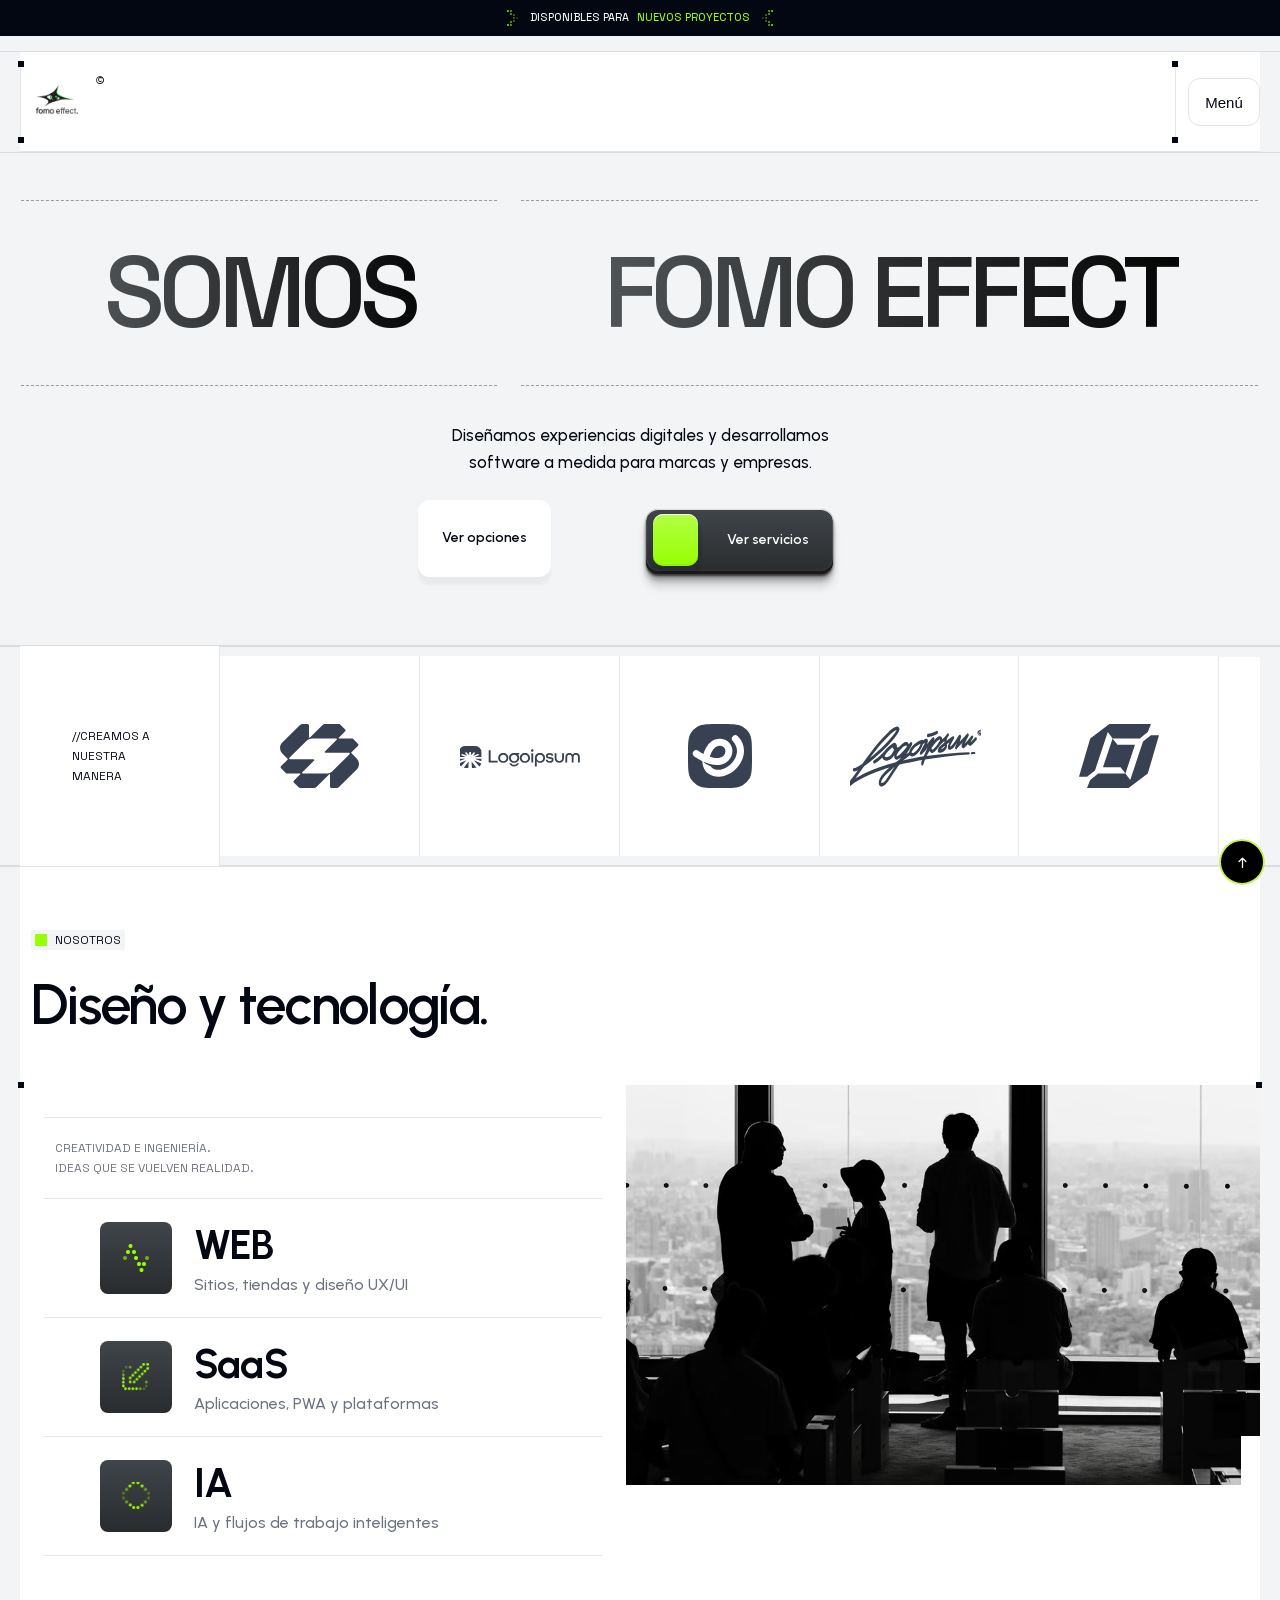
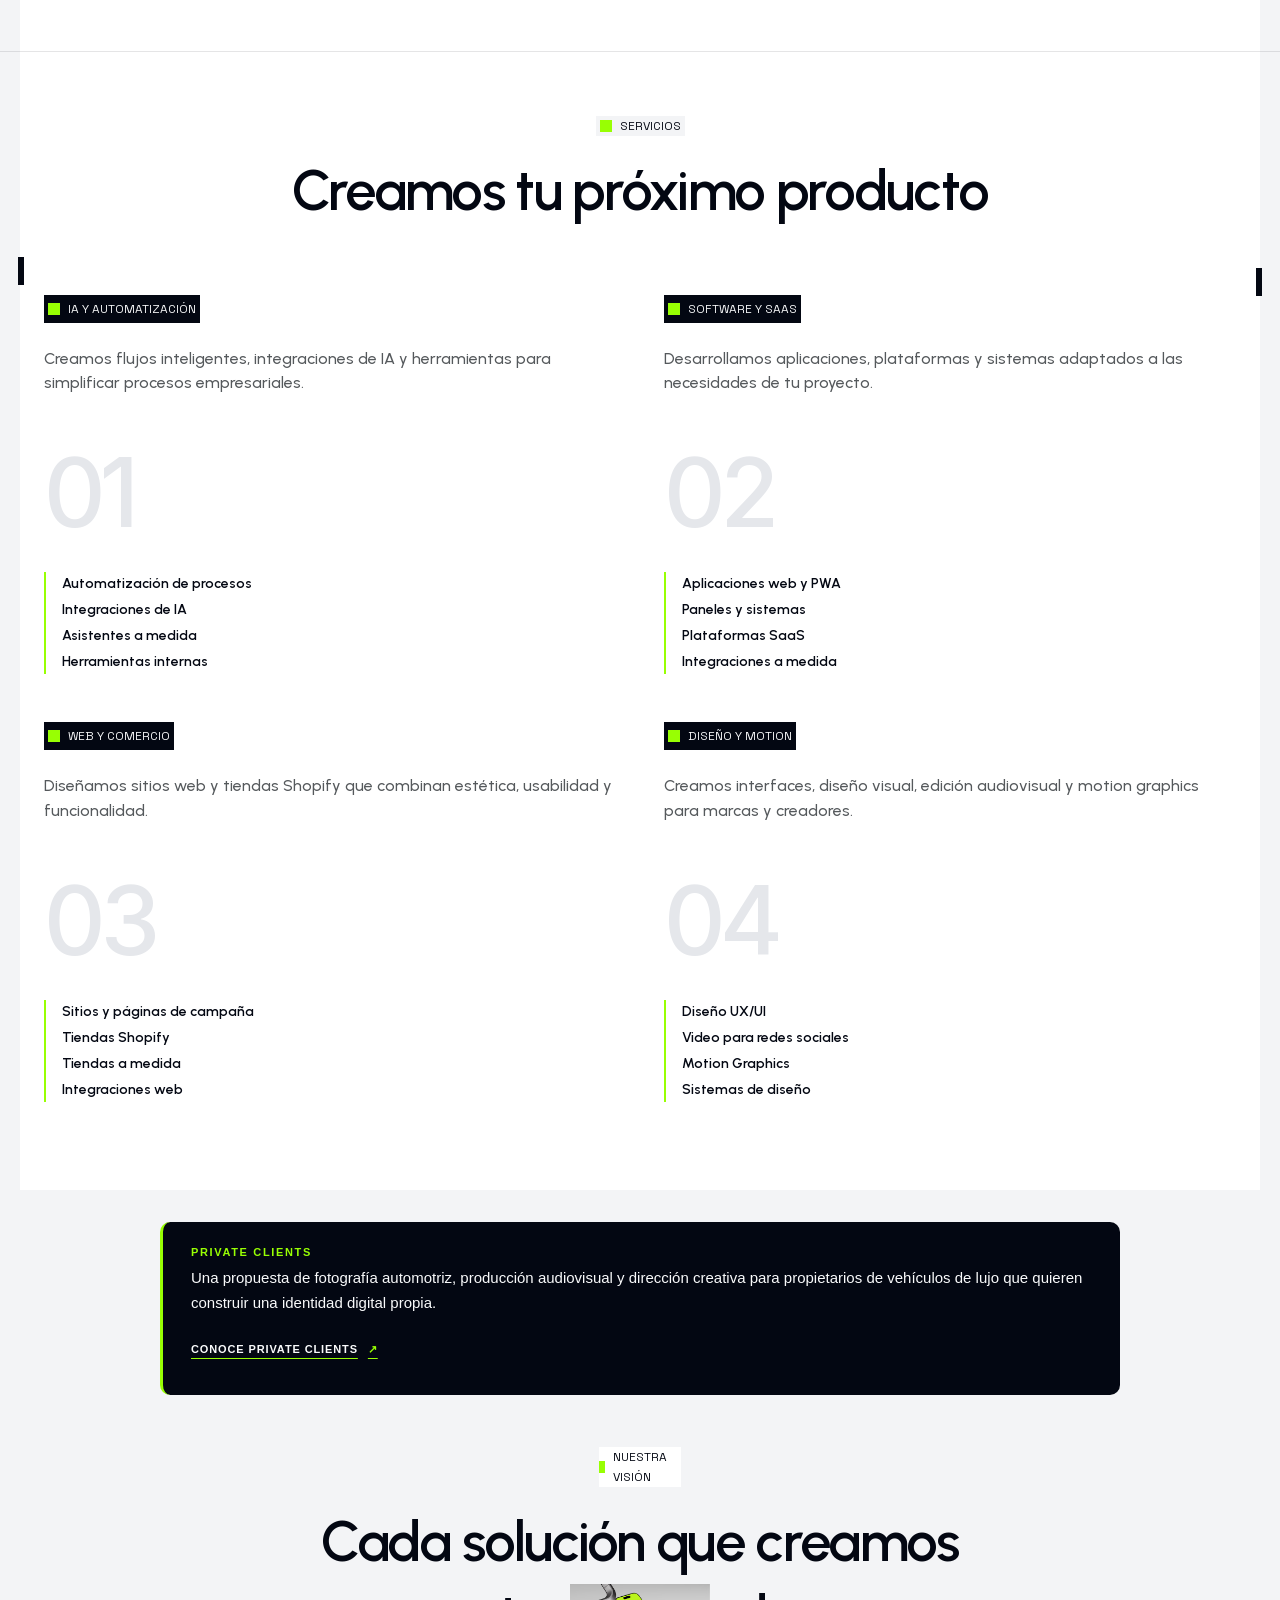
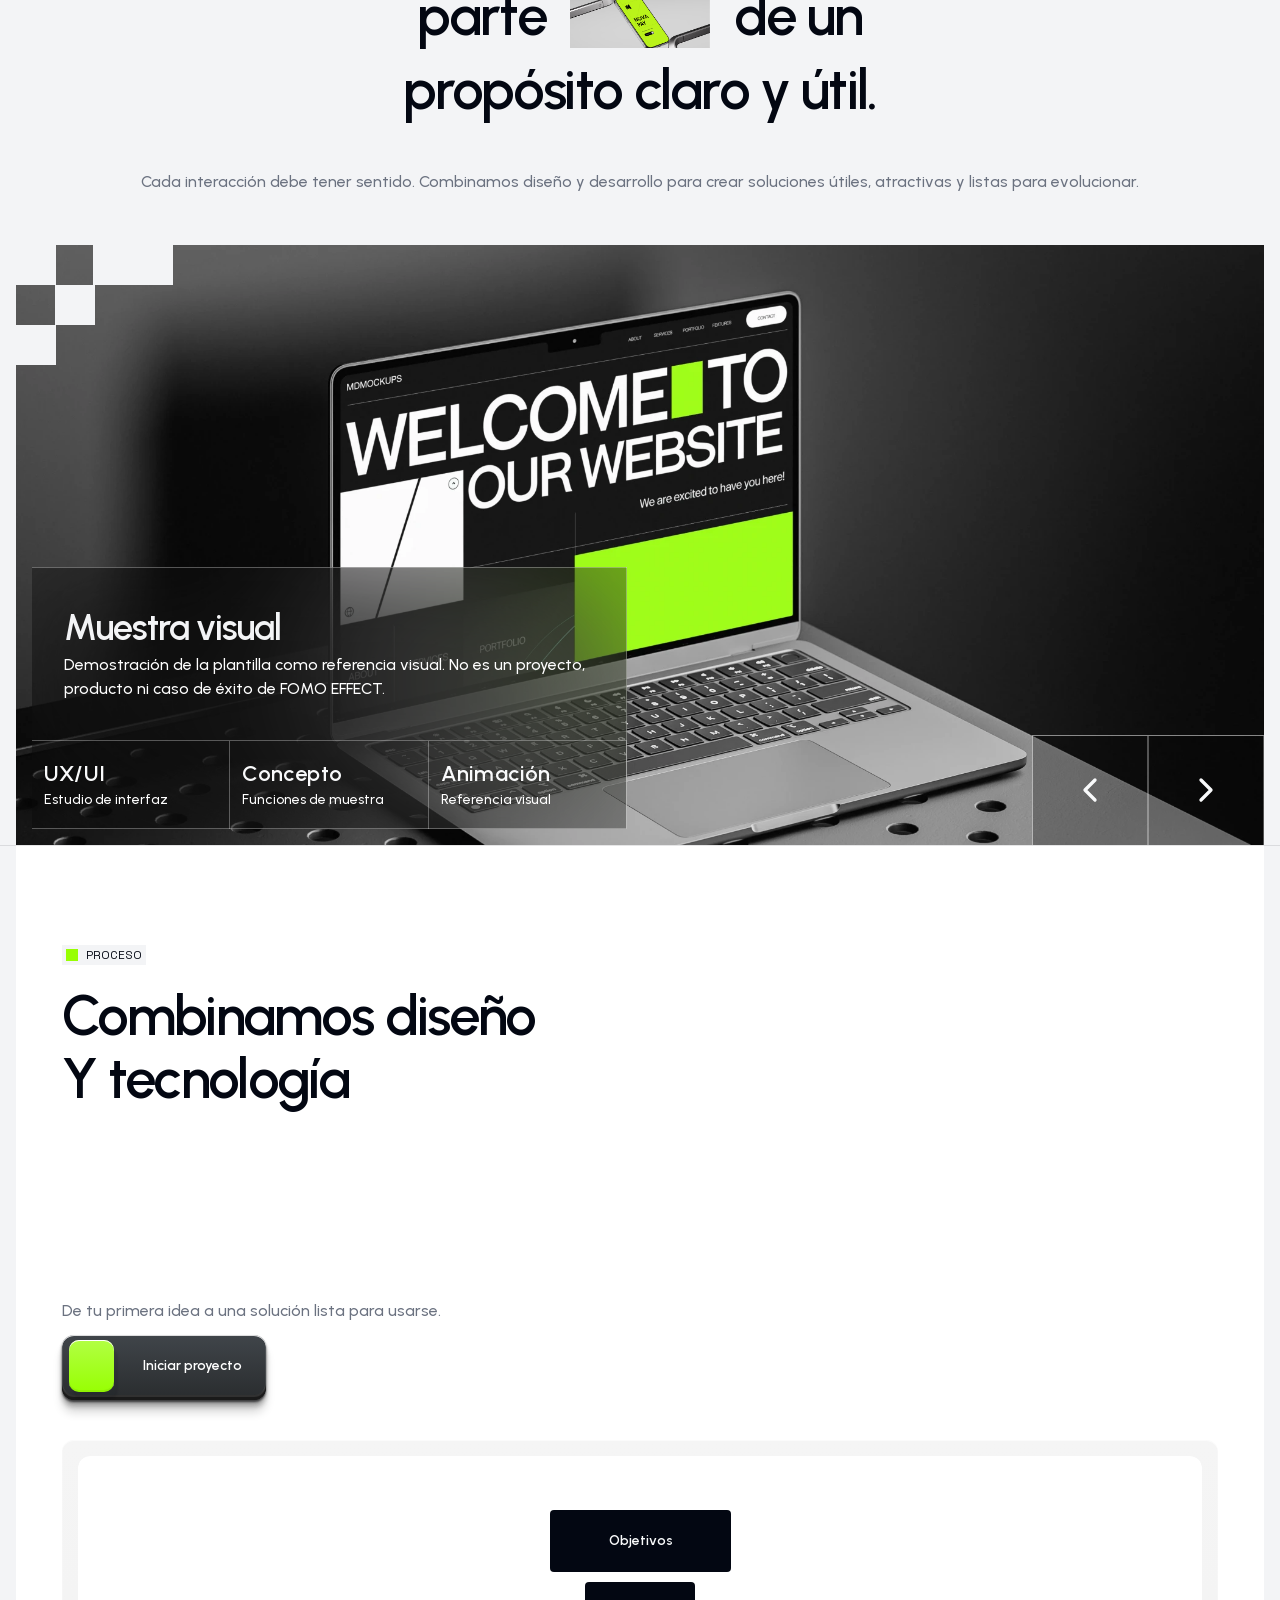
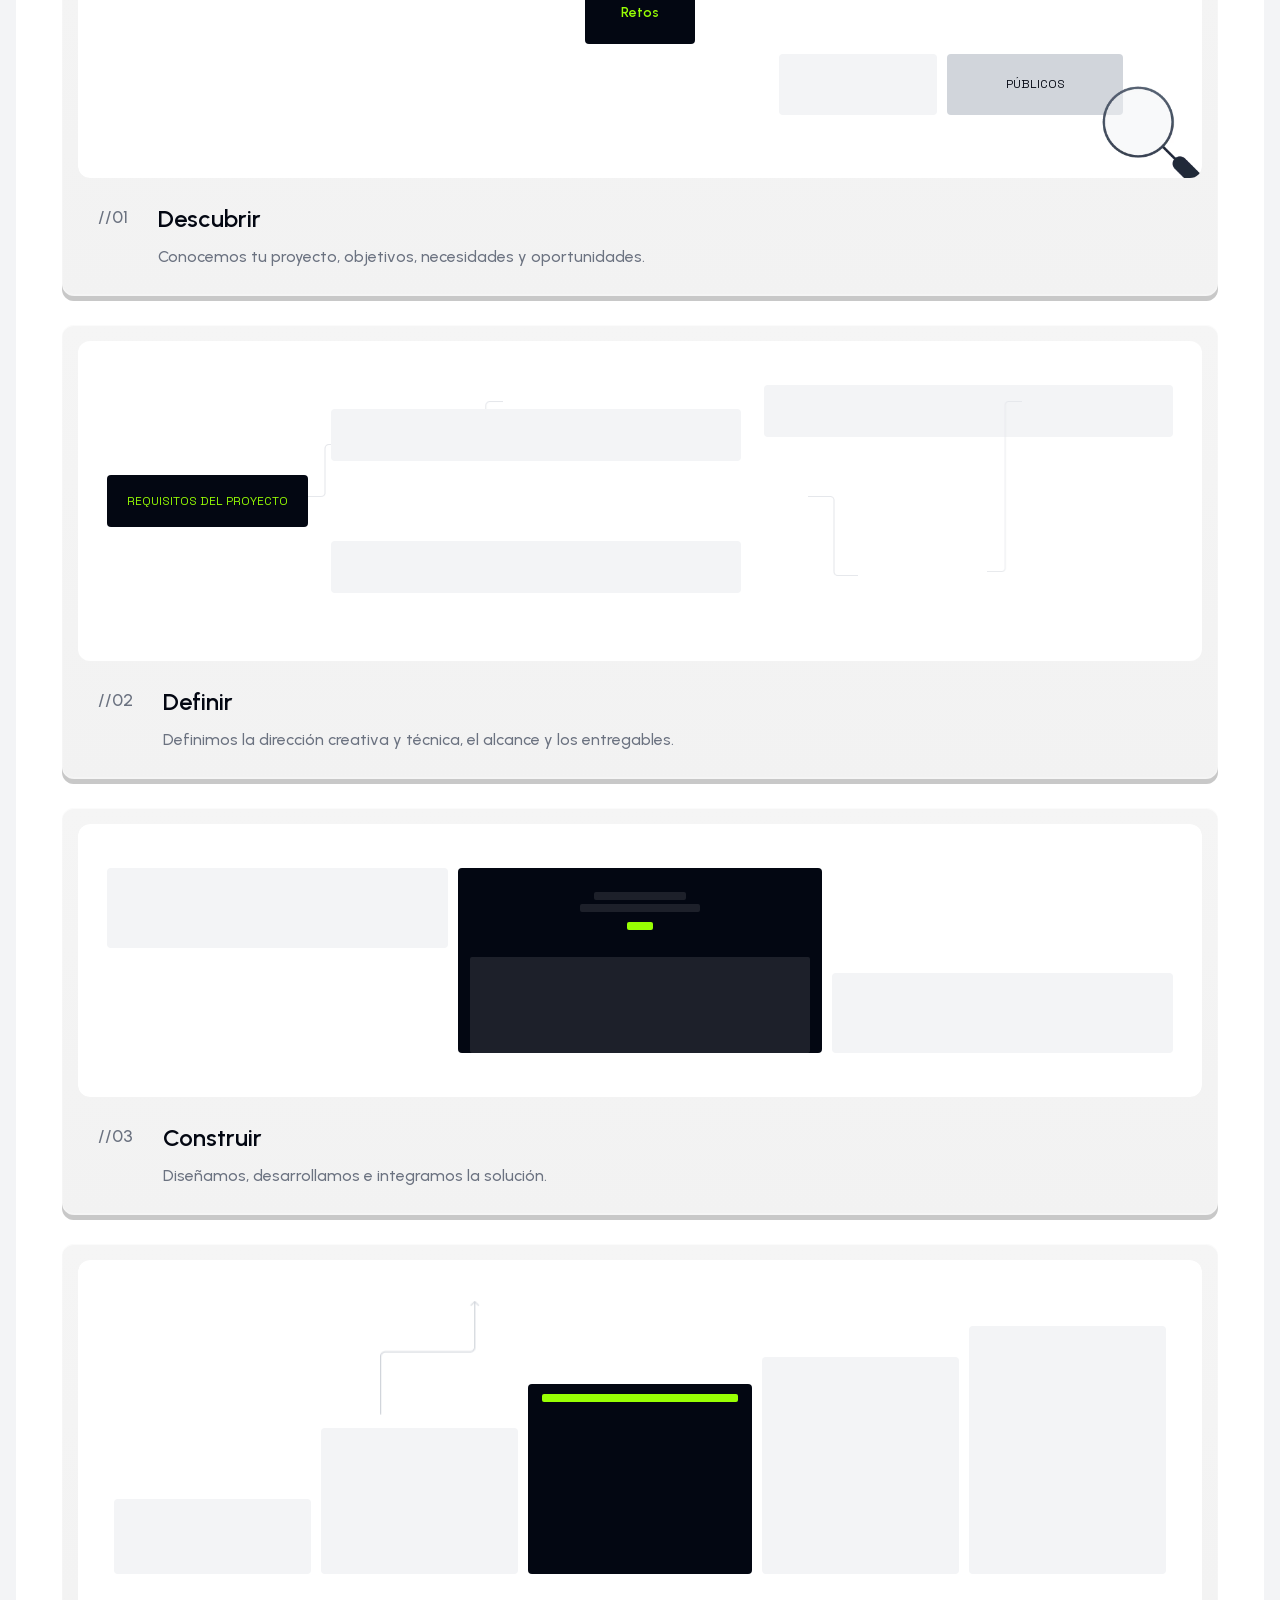
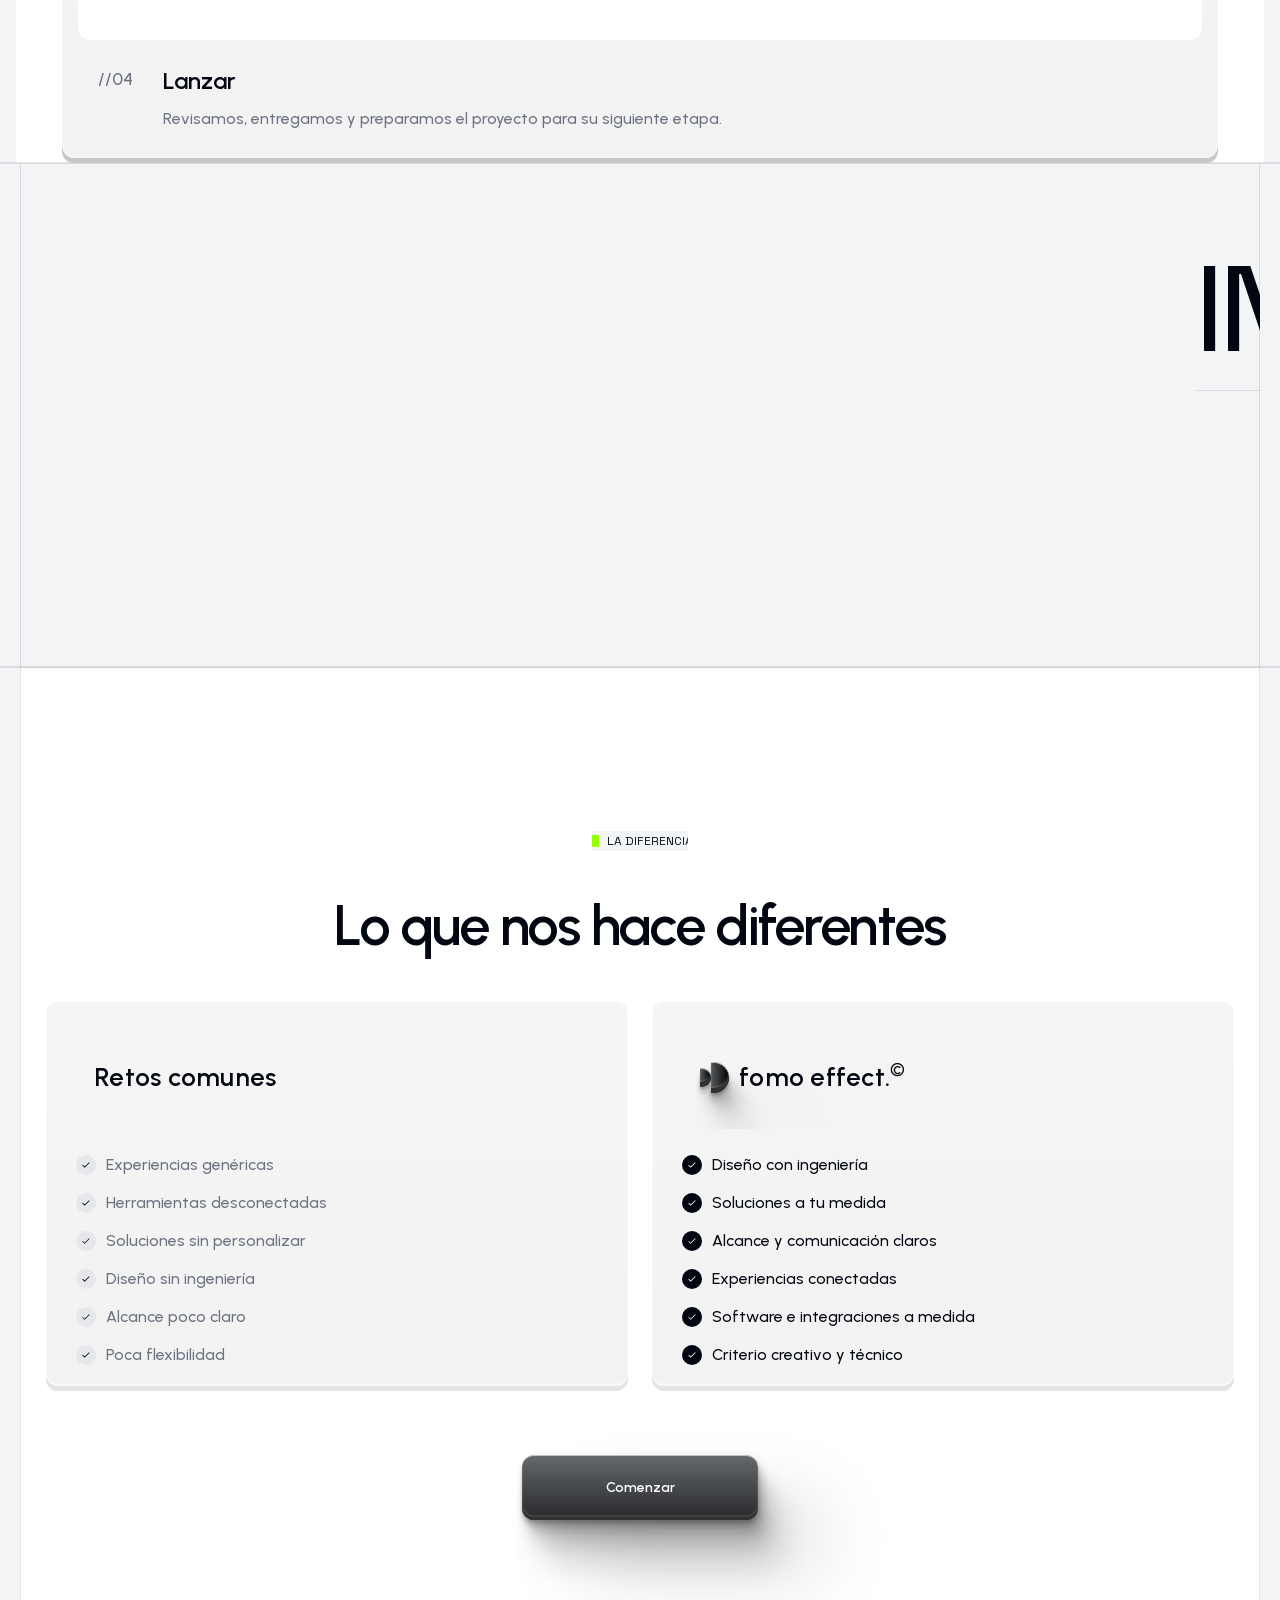
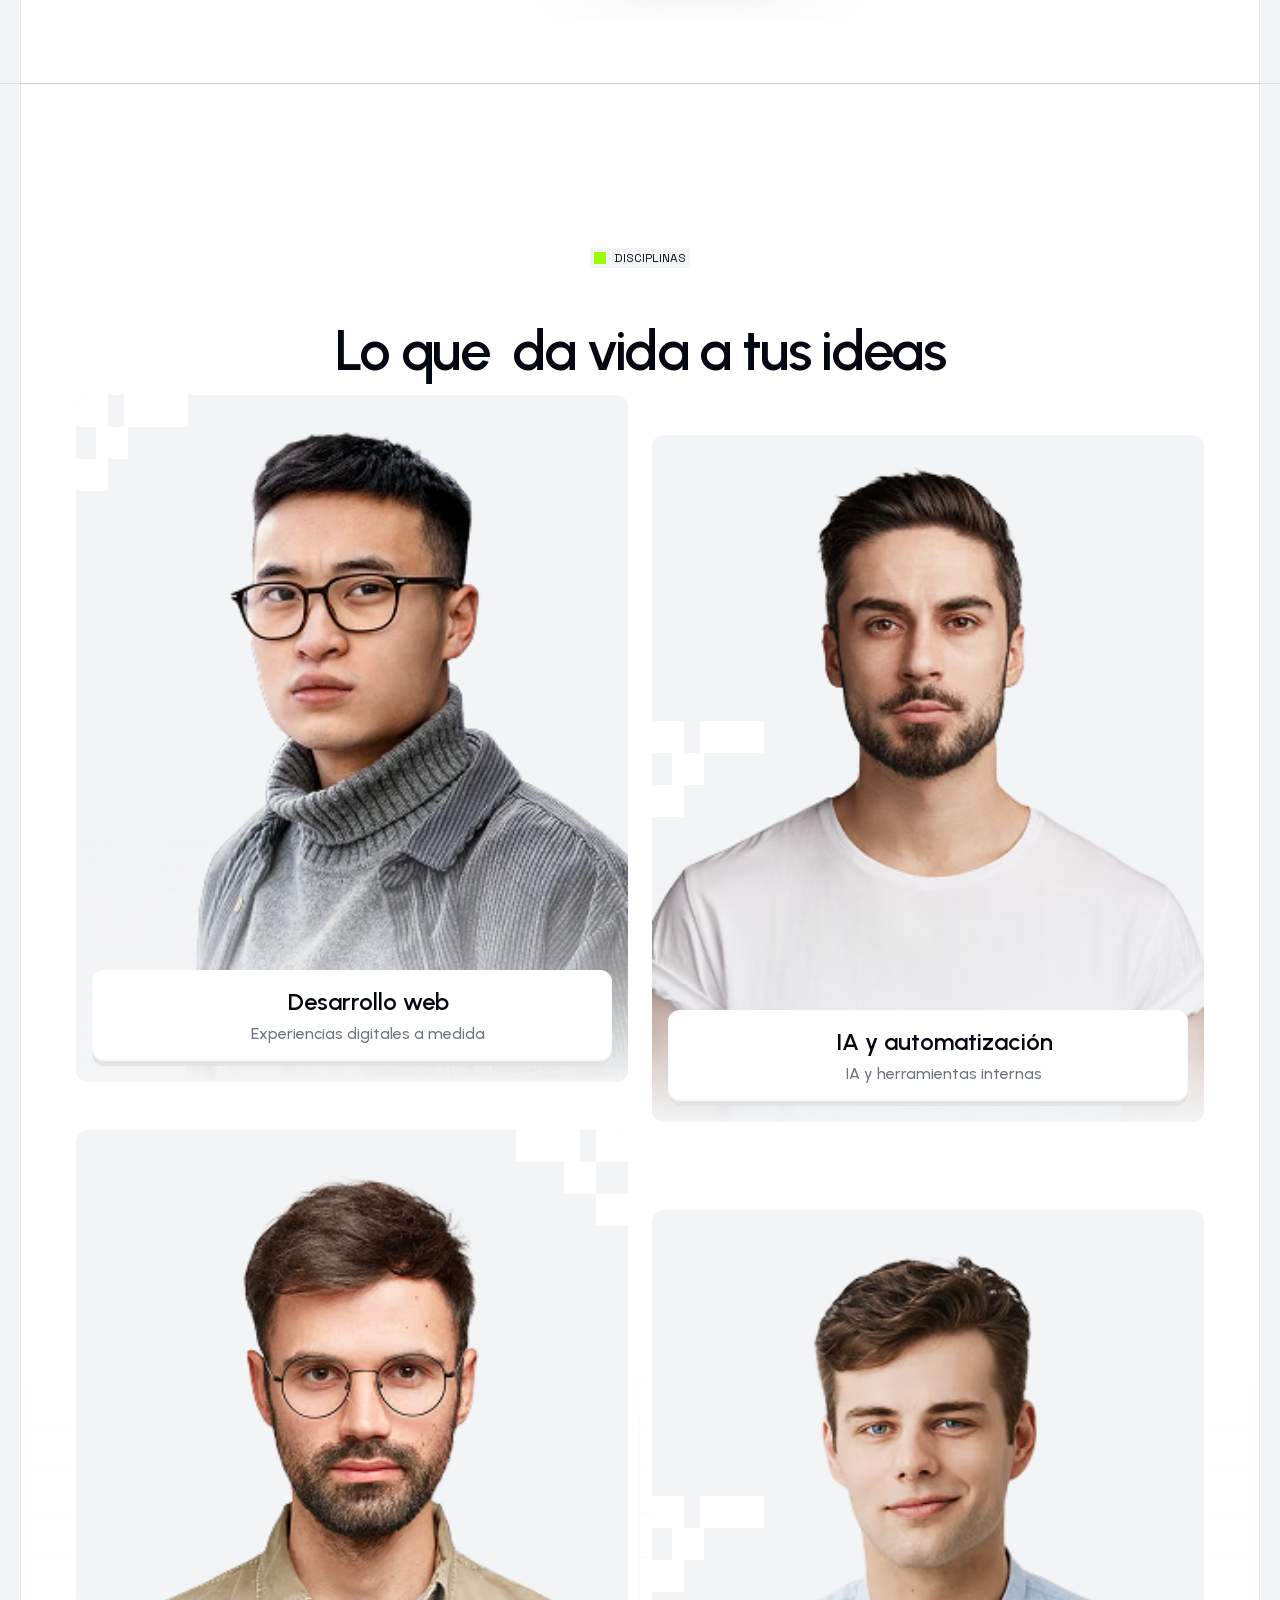
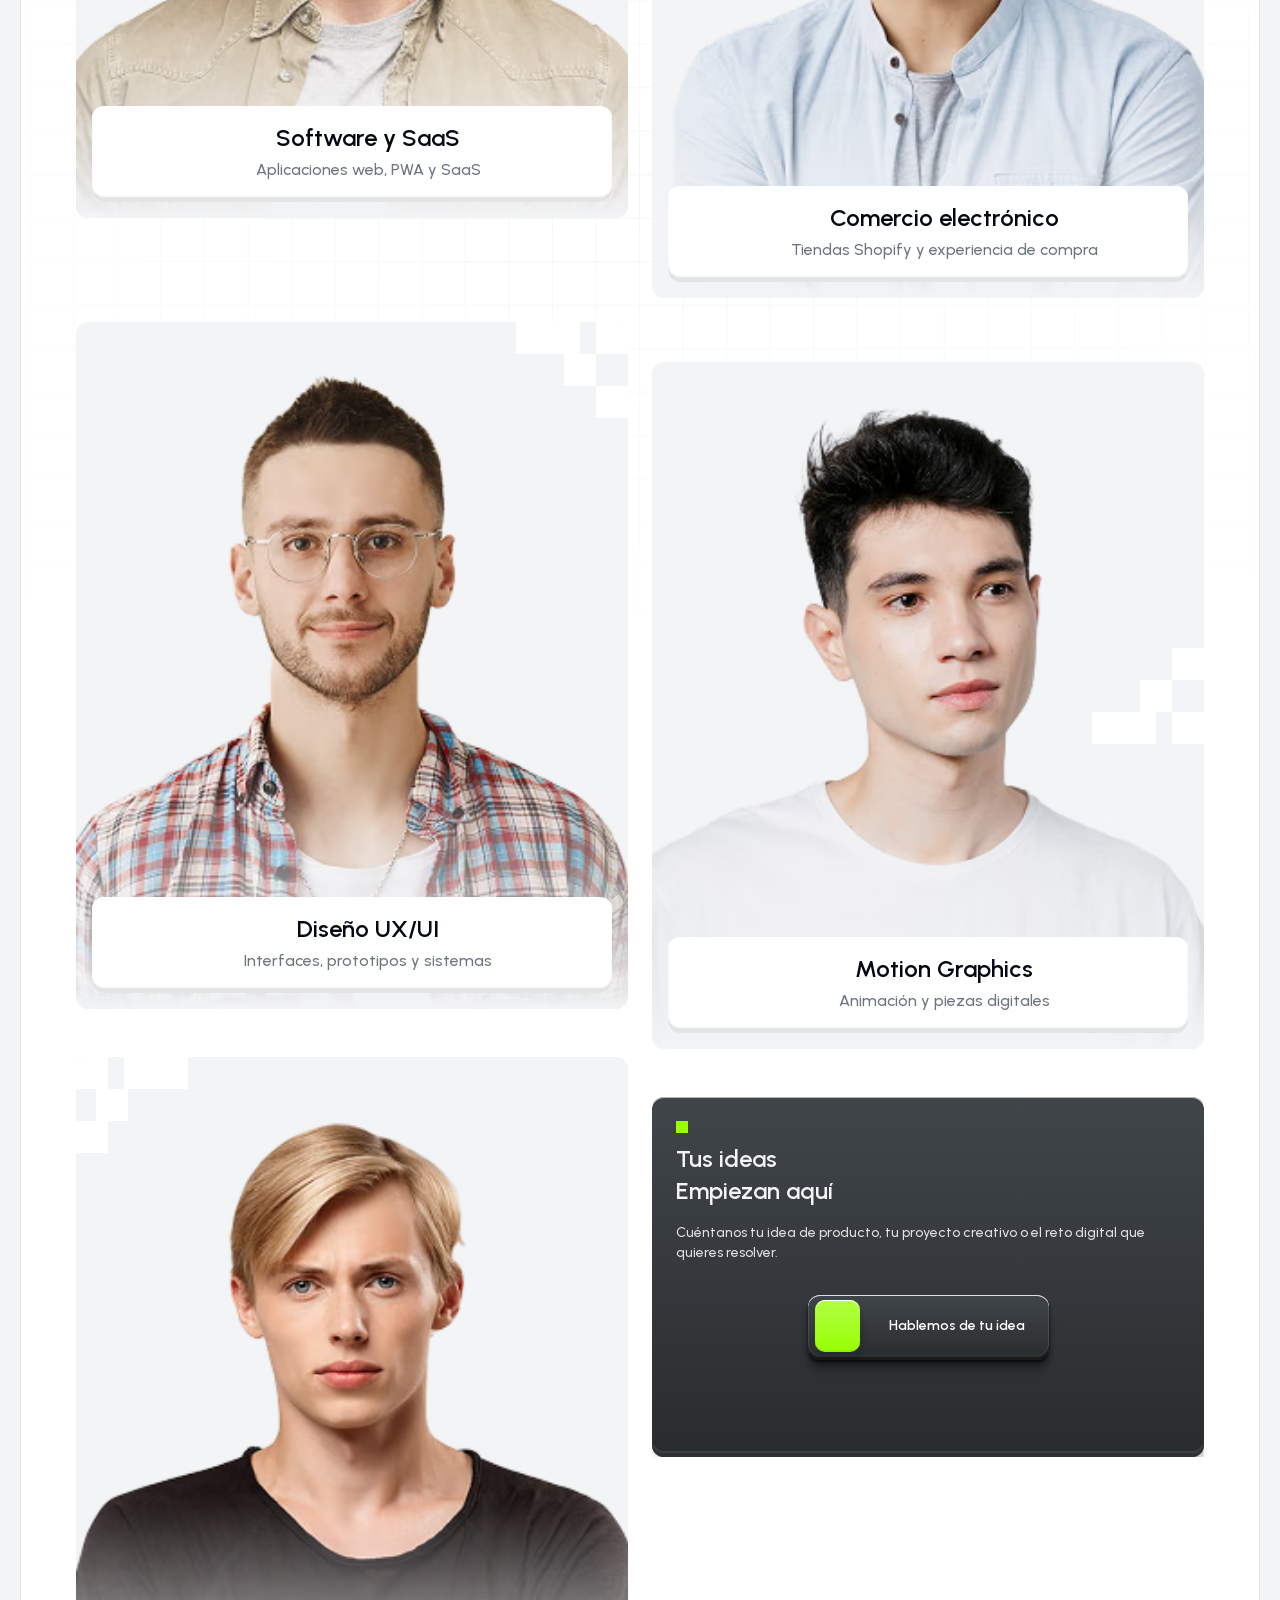
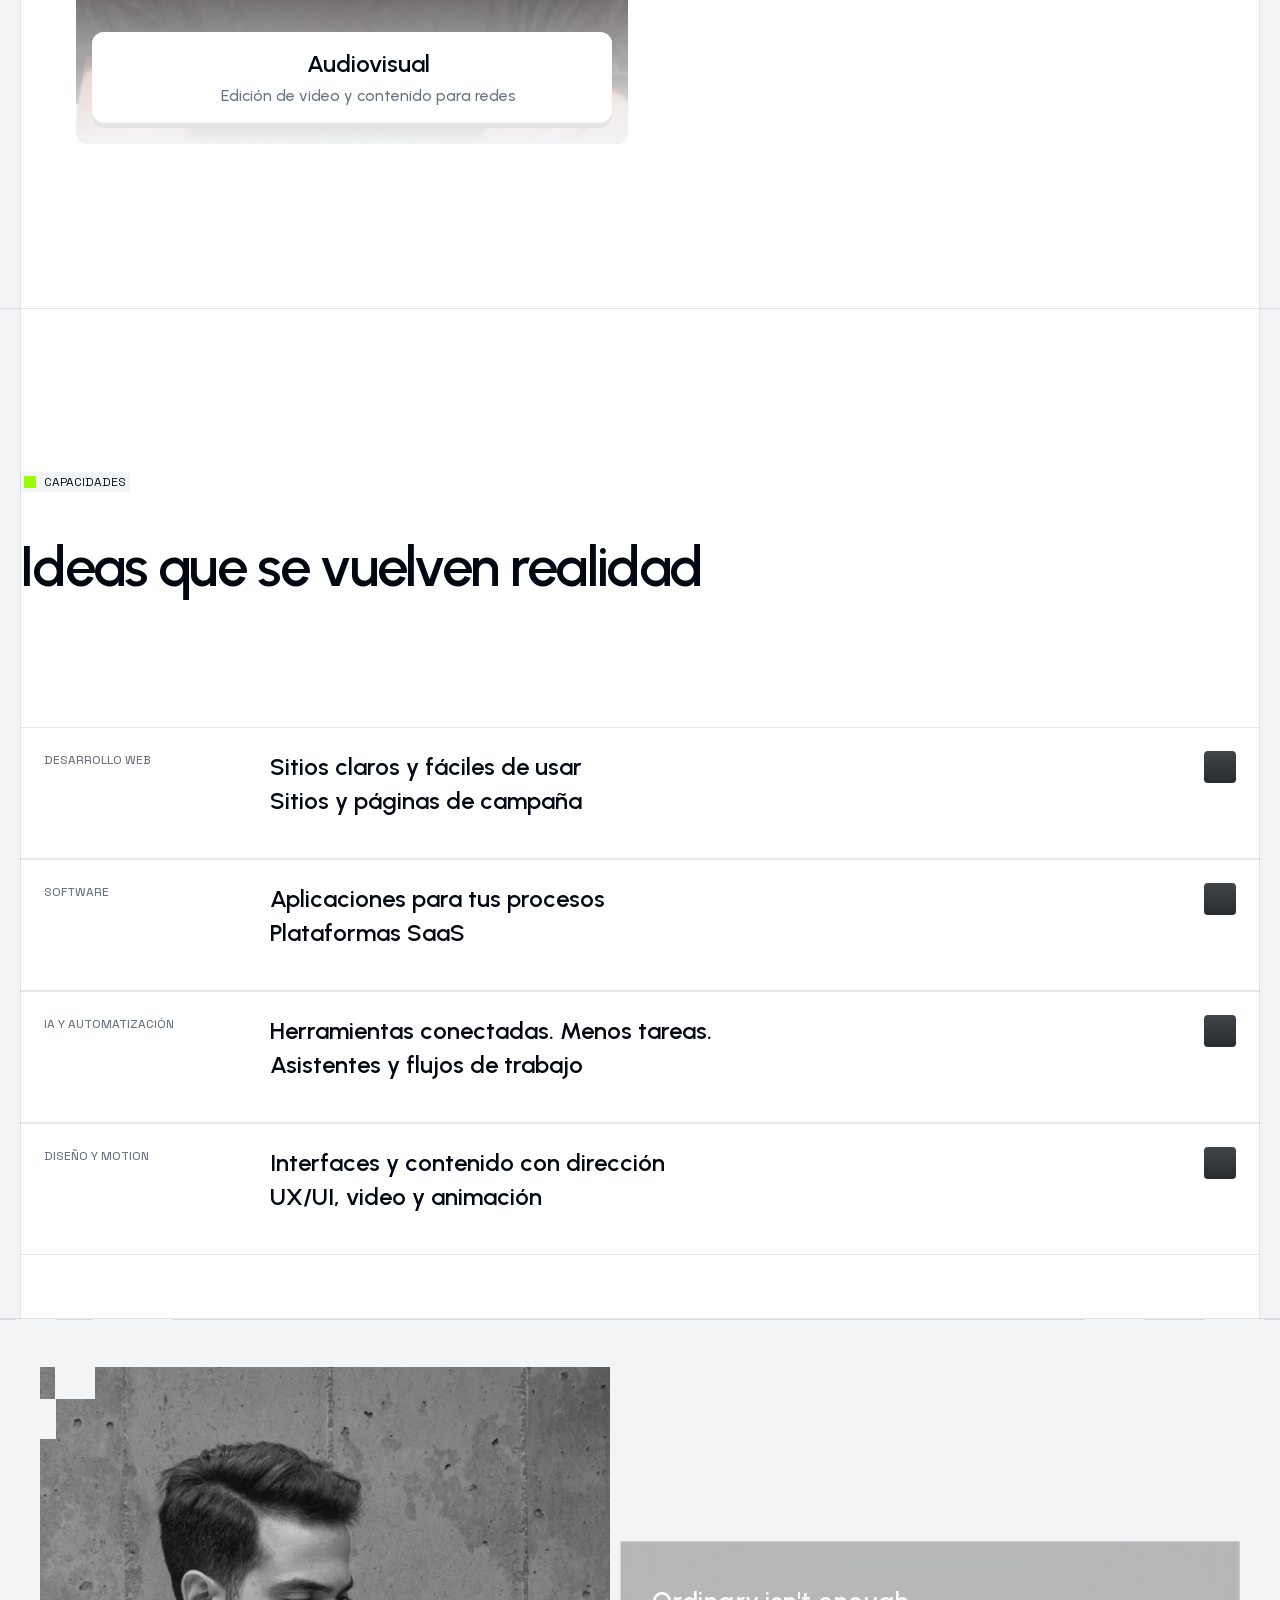
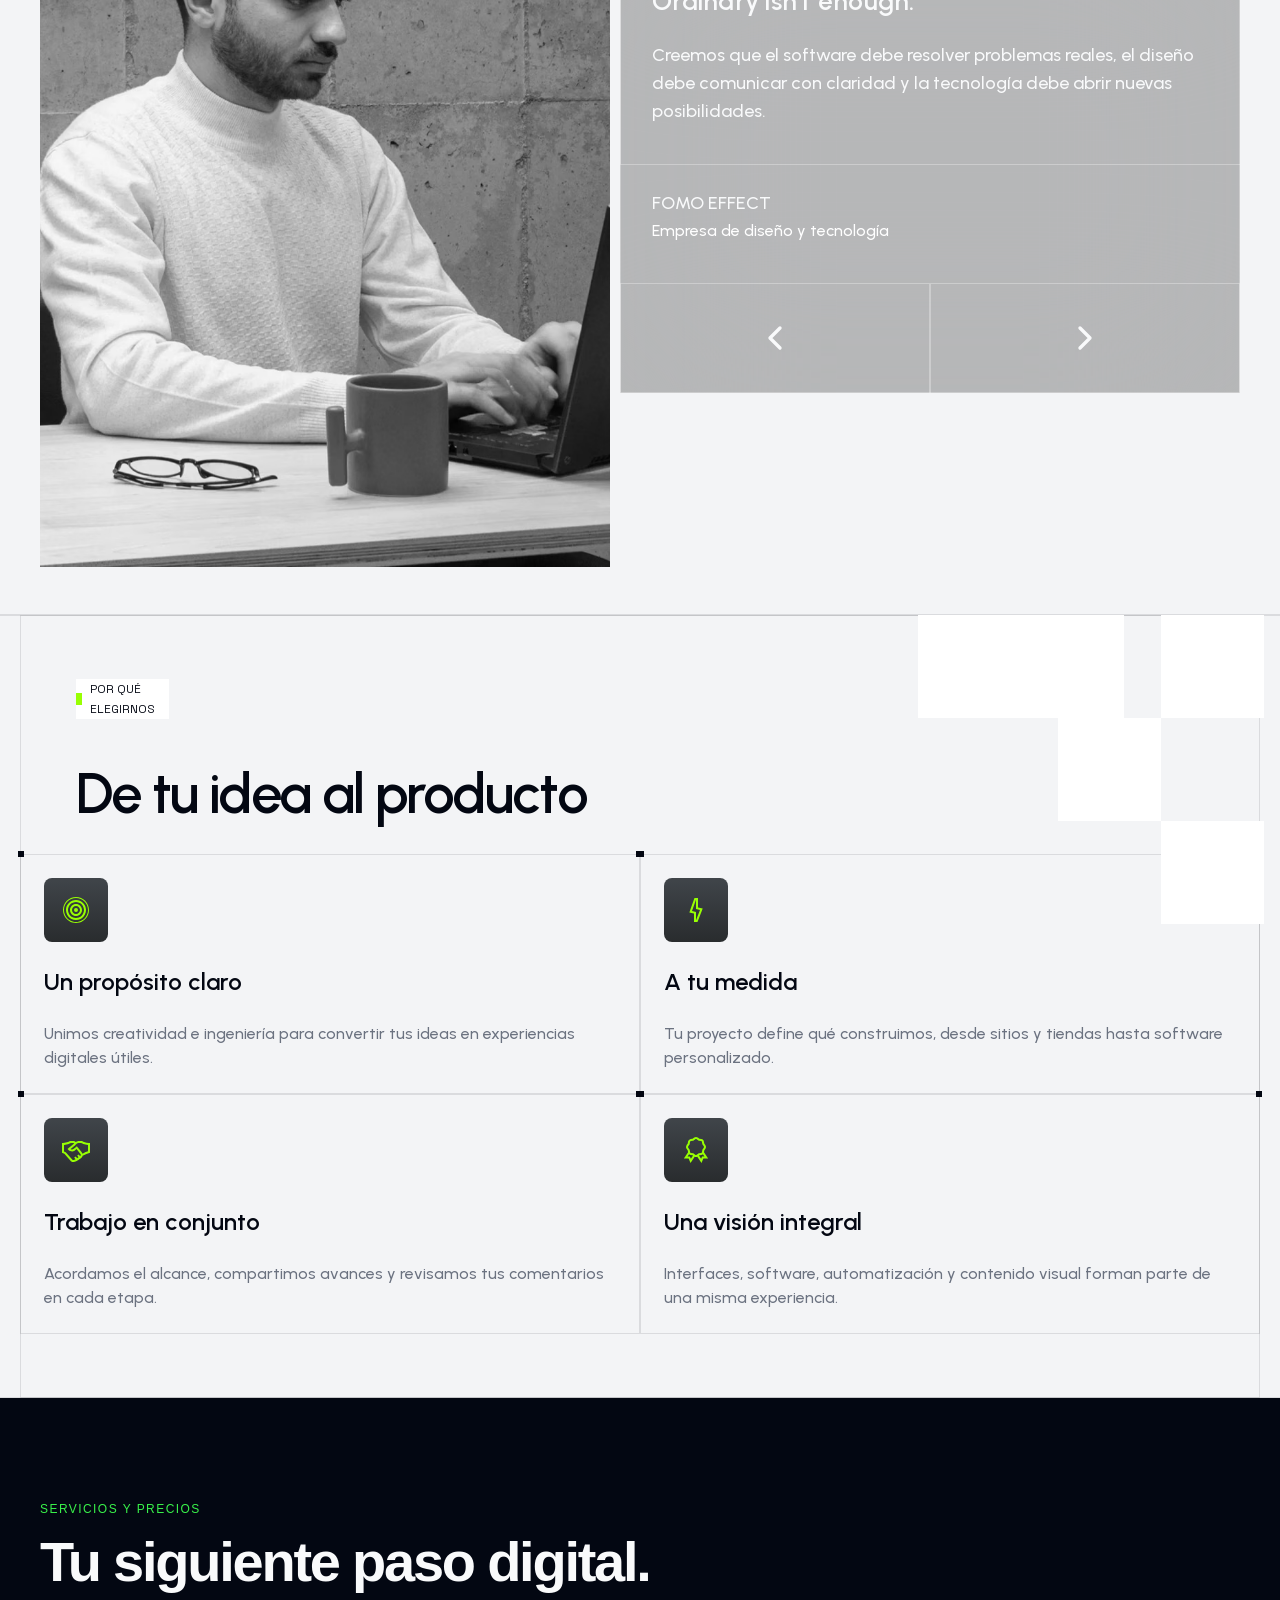
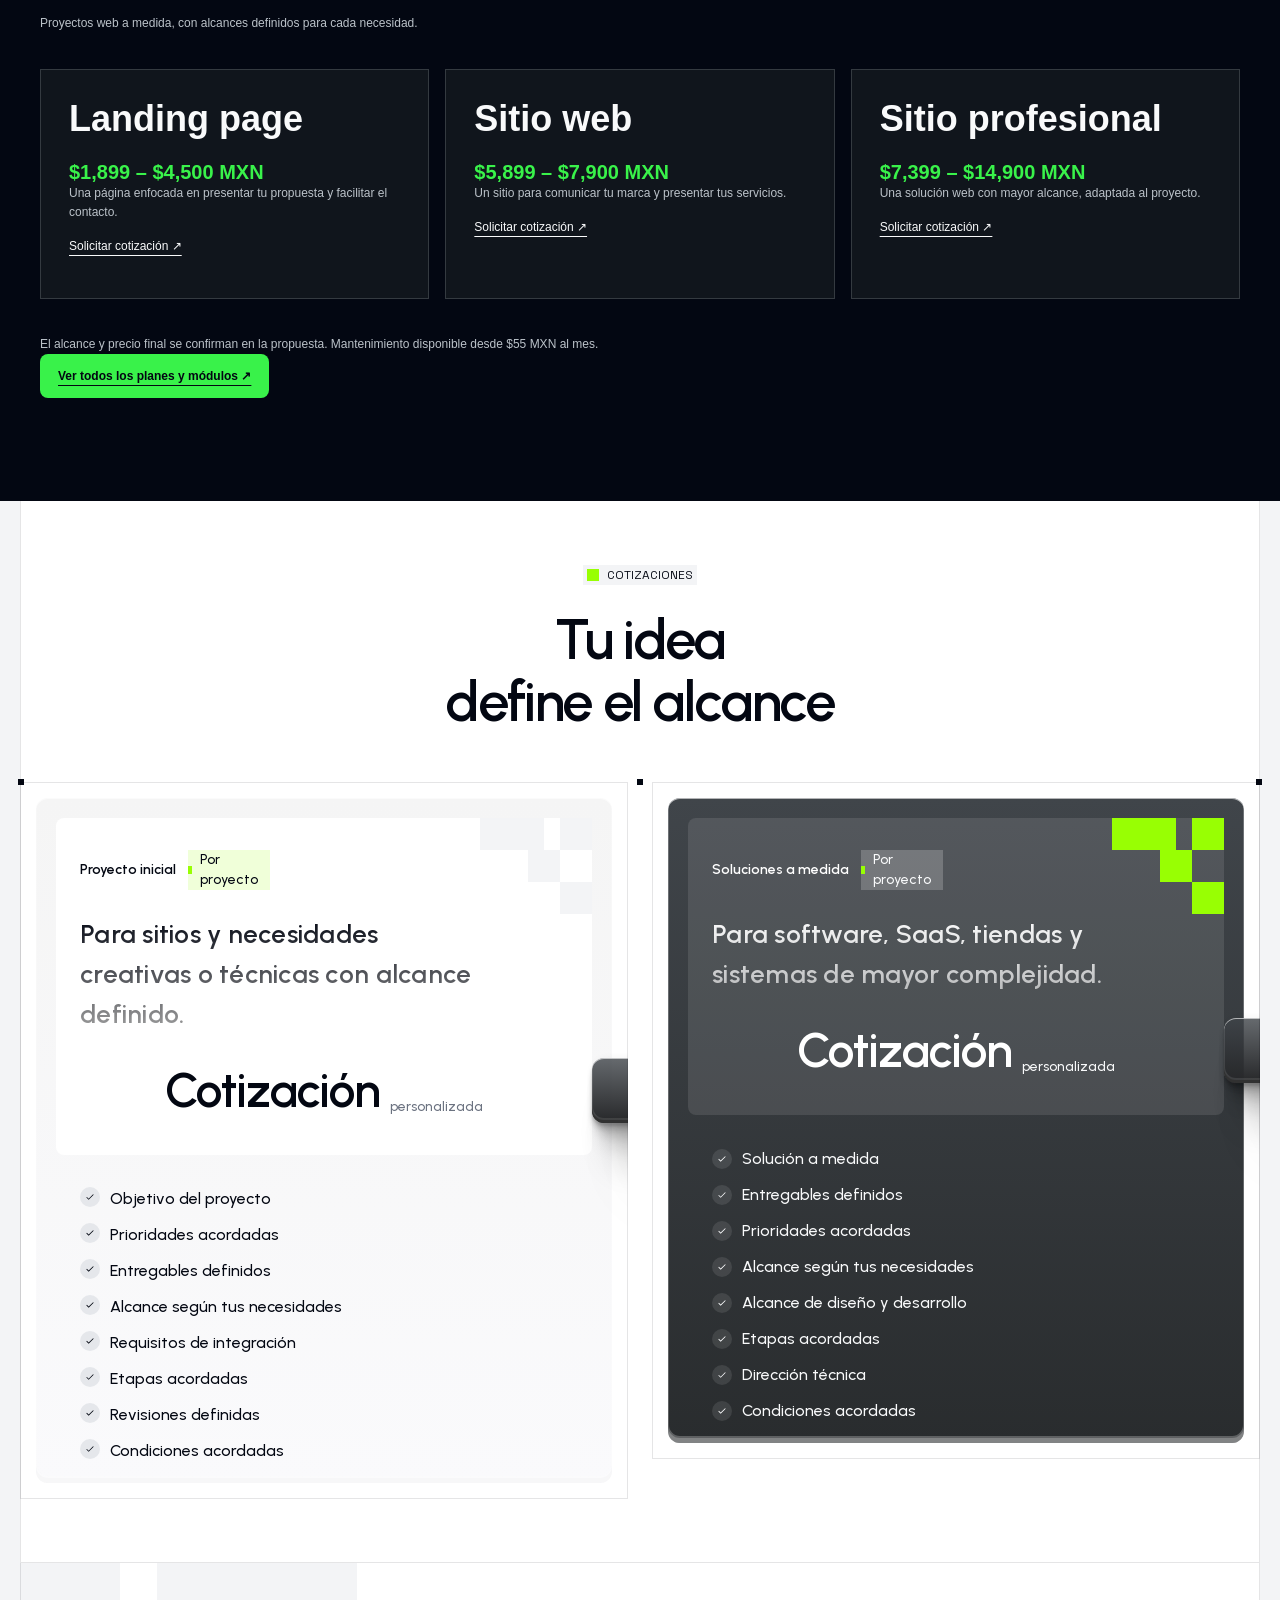
==== index.html @ 98078814 "fear of" ====
<!DOCTYPE html> <html lang="es-MX" data-redirect-timezone=1 dir=ltr><meta charset=utf-8><link rel="preload" href="assets/2854296fd2d8888dc9fc.woff2" as="font" type="font/woff2" crossorigin><link rel="stylesheet" href="assets/style-01.css"><link rel="stylesheet" href="assets/style-02.css">
<meta name=viewport content="width=device-width, initial-scale=1, viewport-fit=cover">

<title>FOMO EFFECT — Diseño y tecnología</title>
<meta name=description content="FOMO EFFECT combina diseño y tecnología desde México: desarrollo web, software a medida, IA, comercio electrónico, UX/UI y motion graphics.">


<link href="assets/fomo-effect-logo.png" rel=icon>
<meta property=og:type content=website>
<meta property=og:title content="FOMO EFFECT — Diseño y tecnología">
<meta property=og:description content="FOMO EFFECT combina diseño y tecnología desde México: desarrollo web, software a medida, IA, comercio electrónico, UX/UI y motion graphics.">
<meta property=og:image content=assets/c2ef994af5afc0048c39.png>
<meta name=twitter:card content=summary_large_image>
<meta name=twitter:title content="FOMO EFFECT — Diseño y tecnología">
<meta name=twitter:description content="FOMO EFFECT combina diseño y tecnología desde México: desarrollo web, software a medida, IA, comercio electrónico, UX/UI y motion graphics.">
<meta name=twitter:image content=assets/c2ef994af5afc0048c39.png>

<link rel="stylesheet" href="assets/style-03.css">
<meta name=robots content=max-image-preview:large><link rel="stylesheet" href="assets/style-04.css"><link rel="stylesheet" href="assets/style-05.css">
<link rel="stylesheet" href="assets/style-06.css"><link rel="stylesheet" href="assets/style-07.css"><meta name=referrer content=no-referrer><link rel="stylesheet" href="assets/style-08.css"><meta http-equiv=content-security-policy content="default-src 'none'; font-src 'self' data:; img-src 'self' data:; style-src 'self' 'unsafe-inline'; media-src 'self' data:; script-src 'self' 'unsafe-inline' data:; object-src 'self' data:; frame-src 'self' data:; form-action 'none'; base-uri 'none';"></head>
<body>
 
 
 
 
 
 <div id=main data-framer-hydrate-v2='{"routeId":"V2Ho_ZYv2","localeId":"default","breakpoints":[{"hash":"kocoi9","mediaQuery":"(min-width: 1440px)"},{"hash":"1ci05xl","mediaQuery":"(min-width: 810px) and (max-width: 1439.98px)"},{"hash":"2x37tr","mediaQuery":"(max-width: 809.98px)"},{"hash":"1coc4ul","mediaQuery":"(min-width: 1440px)"},{"hash":"1270z19","mediaQuery":"(min-width: 810px) and (max-width: 1439.98px)"},{"hash":"5554vo","mediaQuery":"(max-width: 809.98px)"}]}' data-framer-ssr-released-at=2026-07-09T11:07:28.000Z data-framer-page-optimized-at=2026-07-09T13:29:30.490Z data-framer-generated-page><link rel="stylesheet" href="assets/style-09.css"><div class="framer-DJyBn framer-1coc4ul" data-layout-template=true style=min-height:100vh;width:auto><div class=framer-m3lmtl-container><div class="ssr-variant hidden-5554vo hidden-1270z19" data-static-content><div class="framer-HC69E framer-kx94h framer-15riqx3 framer-v-15riqx3" data-framer-name=Desktop style=width:100%;opacity:1><div class=framer-s11thx data-framer-name=Top style=background-color:var(--token-9d9c85d4-e7c7-4cc3-9233-877e7ac4f0f8,rgb(3,7,18));opacity:1><div class=framer-1cxko8r data-framer-name=Container style=opacity:1><div class=framer-1s1slr4 data-framer-name="Text wrapper" style=opacity:1><div class=framer-1ox3slk data-framer-name=Arrow style="mask:linear-gradient(269deg,rgba(0,0,0,0) -18%,rgb(0,0,0) 100%);opacity:1"><div class=framer-1l3fz02 data-framer-name="Wrapper 1" style=opacity:1><div class=framer-1oj11s2 data-framer-name=Dot style=background-color:var(--token-cdf57ad2-0db2-4f34-b0ff-ddac49be8ec4,rgb(152,255,3));border-radius:999px;opacity:1></div><div class=framer-7df6jp data-framer-name=Dot style=background-color:var(--token-cdf57ad2-0db2-4f34-b0ff-ddac49be8ec4,rgb(152,255,3));border-radius:999px;opacity:1></div></div><div class=framer-19if3fv data-framer-name="Wrapper 2" style=opacity:1><div class=framer-1bd7grz data-framer-name=Top style=opacity:1><div class=framer-1ndfhy3 data-framer-name=Dot style=background-color:var(--token-cdf57ad2-0db2-4f34-b0ff-ddac49be8ec4,rgb(152,255,3));border-radius:999px;opacity:1></div><div class=framer-182cuze data-framer-name=Dot style=background-color:var(--token-cdf57ad2-0db2-4f34-b0ff-ddac49be8ec4,rgb(152,255,3));border-radius:999px;opacity:1></div></div><div class=framer-z5eavg data-framer-name=Bottom style=opacity:1><div class=framer-5ynbbd data-framer-name=Dot style=background-color:var(--token-cdf57ad2-0db2-4f34-b0ff-ddac49be8ec4,rgb(152,255,3));border-radius:999px;opacity:1></div><div class=framer-s04ys0 data-framer-name=Dot style=background-color:var(--token-cdf57ad2-0db2-4f34-b0ff-ddac49be8ec4,rgb(152,255,3));border-radius:999px;opacity:1></div></div></div><div class=framer-htaunk data-framer-name=Wrapper style=opacity:1><div class=framer-1fb7xs5 data-framer-name=Dot style=background-color:var(--token-cdf57ad2-0db2-4f34-b0ff-ddac49be8ec4,rgb(152,255,3));border-radius:999px;opacity:1></div><div class=framer-1xg5a97 data-framer-name=Dot style=background-color:var(--token-cdf57ad2-0db2-4f34-b0ff-ddac49be8ec4,rgb(152,255,3));border-radius:999px;opacity:1></div><div class=framer-1t70x1y data-framer-name=Dot style=background-color:var(--token-cdf57ad2-0db2-4f34-b0ff-ddac49be8ec4,rgb(152,255,3));border-radius:999px;opacity:1></div></div><div class=framer-1wteabn data-framer-name=Dot style=background-color:var(--token-cdf57ad2-0db2-4f34-b0ff-ddac49be8ec4,rgb(152,255,3));border-radius:999px;opacity:1></div></div><div class=framer-1b1684b data-framer-name=Text style=opacity:1><div class=framer-11oriq8 data-framer-component-type=RichTextContainer style=--framer-link-text-color:rgb(0,153,255);--framer-link-text-decoration:underline;transform:none;opacity:1><p class="framer-text framer-styles-preset-1xolxu9" data-styles-preset=xBXqXcRep>DISPONIBLES PARA</p></div><div class=framer-ryqqrl data-framer-component-type=RichTextContainer style=--extracted-r6o4lv:var(--token-cdf57ad2-0db2-4f34-b0ff-ddac49be8ec4,rgb(152,255,3));--framer-link-text-color:rgb(0,153,255);--framer-link-text-decoration:underline;transform:none;opacity:1><p class="framer-text framer-styles-preset-1xolxu9" data-styles-preset=xBXqXcRep style=--framer-text-color:var(--extracted-r6o4lv,var(--token-cdf57ad2-0db2-4f34-b0ff-ddac49be8ec4,rgb(152,255,3)))>NUEVOS PROYECTOS</p></div></div><div class=framer-4bbsf7 data-framer-name=Arrow style="mask:linear-gradient(269deg,rgba(0,0,0,0) -18%,rgb(0,0,0) 100%);transform:rotate(180deg);opacity:1"><div class=framer-1cxrm0q data-framer-name="Wrapper 1" style=opacity:1><div class=framer-171dj02 data-framer-name=Dot style=background-color:var(--token-cdf57ad2-0db2-4f34-b0ff-ddac49be8ec4,rgb(152,255,3));border-radius:999px;opacity:1></div><div class=framer-1a06u1z data-framer-name=Dot style=background-color:var(--token-cdf57ad2-0db2-4f34-b0ff-ddac49be8ec4,rgb(152,255,3));border-radius:999px;opacity:1></div></div><div class=framer-yc019j data-framer-name="Wrapper 2" style=opacity:1><div class=framer-19wotd1 data-framer-name=Top style=opacity:1><div class=framer-1b69h5u data-framer-name=Dot style=background-color:var(--token-cdf57ad2-0db2-4f34-b0ff-ddac49be8ec4,rgb(152,255,3));border-radius:999px;opacity:1></div><div class=framer-nbsu26 data-framer-name=Dot style=background-color:var(--token-cdf57ad2-0db2-4f34-b0ff-ddac49be8ec4,rgb(152,255,3));border-radius:999px;opacity:1></div></div><div class=framer-7f4x32 data-framer-name=Bottom style=opacity:1><div class=framer-1iuq802 data-framer-name=Dot style=background-color:var(--token-cdf57ad2-0db2-4f34-b0ff-ddac49be8ec4,rgb(152,255,3));border-radius:999px;opacity:1></div><div class=framer-nrvzof data-framer-name=Dot style=background-color:var(--token-cdf57ad2-0db2-4f34-b0ff-ddac49be8ec4,rgb(152,255,3));border-radius:999px;opacity:1></div></div></div><div class=framer-dnv8oi data-framer-name=Wrapper style=opacity:1><div class=framer-1uwtq54 data-framer-name=Dot style=background-color:var(--token-cdf57ad2-0db2-4f34-b0ff-ddac49be8ec4,rgb(152,255,3));border-radius:999px;opacity:1></div><div class=framer-wnvu23 data-framer-name=Dot style=background-color:var(--token-cdf57ad2-0db2-4f34-b0ff-ddac49be8ec4,rgb(152,255,3));border-radius:999px;opacity:1></div><div class=framer-1fpdf5w data-framer-name=Dot style=background-color:var(--token-cdf57ad2-0db2-4f34-b0ff-ddac49be8ec4,rgb(152,255,3));border-radius:999px;opacity:1></div></div><div class=framer-1ucd40z data-framer-name=Dot style=background-color:var(--token-cdf57ad2-0db2-4f34-b0ff-ddac49be8ec4,rgb(152,255,3));border-radius:999px;opacity:1></div></div></div></div></div><div class=framer-lyit2o-container style=opacity:1><div class="framer-mJuxO framer-cue281 framer-v-cue281" data-border=true data-framer-name=Desktop style=--border-bottom-width:1px;--border-color:var(--token-3c54b3ef-e4bd-40f8-a28b-783a0661d960,rgba(3,7,18,0.1));--border-left-width:0px;--border-right-width:0px;--border-style:solid;--border-top-width:0px;background-color:var(--token-0fbfb1aa-14cf-4d4e-9401-7de4a733d912,rgb(243,244,246));width:100%;opacity:1></div></div><div class=framer-w8spa data-framer-name=White style=opacity:1><div class=framer-1ns4ris data-framer-name=Container style=opacity:1><div class=framer-52j6z2 data-border=true data-framer-name="Content wrapper" style=--border-bottom-width:1px;--border-color:var(--token-3c54b3ef-e4bd-40f8-a28b-783a0661d960,rgba(3,7,18,0.1));--border-left-width:0px;--border-right-width:0px;--border-style:solid;--border-top-width:0px;background-color:var(--token-2bc0f755-ae64-4f52-813b-e449de1e88b3,rgb(255,255,255));opacity:1><div class=framer-4z04a7 data-border=true data-framer-name="Nav Logo" style=--border-bottom-width:0px;--border-color:var(--token-3c54b3ef-e4bd-40f8-a28b-783a0661d960,rgba(3,7,18,0.1));--border-left-width:1px;--border-right-width:1px;--border-style:solid;--border-top-width:0px;opacity:1><div class=framer-18odjh8-container style=opacity:1><a class="framer-Jrz9C framer-zyd1w0 framer-v-zyd1w0 framer-68mqe6" data-framer-name="Nav logo" href=#hero data-framer-page-link-current=true style=opacity:1><div class=framer-13yb521 data-framer-component-type=RichTextContainer style=--framer-link-text-color:rgb(0,153,255);--framer-link-text-decoration:underline;transform:none;opacity:1><p class=framer-text style='--font-selector:RlM7VXJiYW5pc3Qtc2VtaWJvbGQ=;--framer-font-family:"Urbanist","Urbanist Placeholder",sans-serif;--framer-font-size:32px;--framer-font-weight:600;--framer-line-height:0.96em'><span data-text-fill=true class=framer-text style="background-image:linear-gradient(90deg,var(--token-9865ed8d-00ba-4af5-9819-d475df51881b,rgb(85,89,92)) 0%,var(--token-339d6679-9119-4830-8fff-e9918e64dbd7,rgb(0,0,0)) 100%)">fomo effect.</span></p><img class="fomo-nav-logo" src="assets/fomo-effect-logo.png" alt="Logo Fomo Effect"></div><div class=framer-nnq9r5 data-framer-component-type=RichTextContainer style=--framer-link-text-color:rgb(0,153,255);--framer-link-text-decoration:underline;transform:none;opacity:1><p class=framer-text style='--font-selector:RlM7VXJiYW5pc3Qtc2VtaWJvbGQ=;--framer-font-family:"Urbanist","Urbanist Placeholder",sans-serif;--framer-font-size:9px;--framer-font-weight:600;--framer-line-height:0.8em'><span data-text-fill=true class=framer-text style="background-image:linear-gradient(90deg,rgb(85,89,92) 0%,rgb(0,0,0) 100%)">©</span></p></div></a></div><div class=framer-1t7u710-container style=opacity:1><div class="framer-c18DK framer-1yyan8j framer-v-1yyan8j" data-framer-name="Dark navy" style=background-color:var(--token-9d9c85d4-e7c7-4cc3-9233-877e7ac4f0f8,rgb(3,7,18));height:100%;width:100%;opacity:1></div></div><div class=framer-p68xho-container style=opacity:1><div class="framer-c18DK framer-1yyan8j framer-v-1yyan8j" data-framer-name="Dark navy" style=background-color:var(--token-9d9c85d4-e7c7-4cc3-9233-877e7ac4f0f8,rgb(3,7,18));height:100%;width:100%;opacity:1></div></div><div class=framer-17k871q-container style=opacity:1><div class="framer-c18DK framer-1yyan8j framer-v-1yyan8j" data-framer-name="Dark navy" style=background-color:var(--token-9d9c85d4-e7c7-4cc3-9233-877e7ac4f0f8,rgb(3,7,18));height:100%;width:100%;opacity:1></div></div><div class=framer-jfptg5-container style=opacity:1><div class="framer-c18DK framer-1yyan8j framer-v-1yyan8j" data-framer-name="Dark navy" style=background-color:var(--token-9d9c85d4-e7c7-4cc3-9233-877e7ac4f0f8,rgb(3,7,18));height:100%;width:100%;opacity:1></div></div></div><button id="mobile-menu-toggle" class="mobile-menu-toggle" type="button" aria-expanded="false" aria-controls="primary-navigation" aria-label="Abrir menú">Menú</button><div class=framer-1lapihd data-framer-name="Nav Menu wrapper" style=opacity:1 id="primary-navigation" role="navigation" aria-label="Navegación principal"><div class=framer-cgvoew data-framer-name="Nav menu" style=background-color:rgba(0,0,0,0);opacity:1><div class=framer-e51o6s-container style=opacity:1><a class="framer-Xk1rR framer-GDxBm framer-wezdX framer-o6b2xk framer-v-o6b2xk framer-1vtge89" data-framer-appear-id=o6b2xk data-framer-name="Nav link" data-highlight=true href=#hero data-framer-page-link-current=true tabindex=0 style=opacity:1;transform:none><div class=framer-m91a7n data-framer-component-type=RichTextContainer style=--extracted-r6o4lv:var(--token-9d9c85d4-e7c7-4cc3-9233-877e7ac4f0f8,rgb(3,7,18));--framer-link-text-color:rgb(0,153,255);--framer-link-text-decoration:underline;transform:none;opacity:1><p class="framer-text framer-styles-preset-13lpt6d" data-styles-preset=RXmiUshAy dir=auto style=--framer-text-alignment:start;--framer-text-color:var(--extracted-r6o4lv,var(--token-9d9c85d4-e7c7-4cc3-9233-877e7ac4f0f8,rgb(3,7,18)))>Inicio</p></div><div class=framer-1qg4z8s style=background-color:var(--token-9d9c85d4-e7c7-4cc3-9233-877e7ac4f0f8,rgb(3,7,18));opacity:1></div></a></div><div class=framer-z6oydk-container style=opacity:1><a class="framer-Xk1rR framer-GDxBm framer-wezdX framer-o6b2xk framer-v-o6b2xk framer-1vtge89" data-framer-appear-id=o6b2xk data-framer-name="Nav link" data-highlight=true href=#about-us tabindex=0 style=opacity:0.85;transform:none><div class=framer-m91a7n data-framer-component-type=RichTextContainer style=--extracted-r6o4lv:var(--token-9d9c85d4-e7c7-4cc3-9233-877e7ac4f0f8,rgb(3,7,18));--framer-link-text-color:rgb(0,153,255);--framer-link-text-decoration:underline;transform:none;opacity:1><p class="framer-text framer-styles-preset-13lpt6d" data-styles-preset=RXmiUshAy dir=auto style=--framer-text-alignment:start;--framer-text-color:var(--extracted-r6o4lv,var(--token-9d9c85d4-e7c7-4cc3-9233-877e7ac4f0f8,rgb(3,7,18)))>Nosotros</p></div><div class=framer-1qg4z8s style=background-color:var(--token-9d9c85d4-e7c7-4cc3-9233-877e7ac4f0f8,rgb(3,7,18));opacity:1></div></a></div><div class=framer-bvzl1b-container style=opacity:1><a class="framer-Xk1rR framer-GDxBm framer-wezdX framer-o6b2xk framer-v-o6b2xk framer-1vtge89" data-framer-appear-id=o6b2xk data-framer-name="Nav link" data-highlight=true href=#services tabindex=0 style=opacity:1;transform:none><div class=framer-m91a7n data-framer-component-type=RichTextContainer style=--extracted-r6o4lv:var(--token-9d9c85d4-e7c7-4cc3-9233-877e7ac4f0f8,rgb(3,7,18));--framer-link-text-color:rgb(0,153,255);--framer-link-text-decoration:underline;transform:none;opacity:1><p class="framer-text framer-styles-preset-13lpt6d" data-styles-preset=RXmiUshAy dir=auto style=--framer-text-alignment:start;--framer-text-color:var(--extracted-r6o4lv,var(--token-9d9c85d4-e7c7-4cc3-9233-877e7ac4f0f8,rgb(3,7,18)))>SERVICIOS</p></div><div class=framer-1qg4z8s style=background-color:var(--token-9d9c85d4-e7c7-4cc3-9233-877e7ac4f0f8,rgb(3,7,18));opacity:1></div></a></div><div class="framer-private-clients-nav-container" style="opacity:1"><a class="framer-Xk1rR framer-GDxBm framer-wezdX framer-o6b2xk framer-v-o6b2xk framer-1vtge89" data-framer-name="Nav link" data-highlight="true" href="private-clients/" tabindex="0" style="opacity:1;transform:none"><div class="framer-m91a7n" data-framer-component-type="RichTextContainer" style="transform:none;opacity:1"><p class="framer-text framer-styles-preset-13lpt6d">PRIVATE CLIENTS</p></div><div class="framer-1qg4z8s" style="background-color:var(--token-9d9c85d4-e7c7-4cc3-9233-877e7ac4f0f8,rgb(3,7,18));opacity:1"></div></a></div><div class=framer-4kvcx1-container style=opacity:1><a class="framer-Xk1rR framer-GDxBm framer-wezdX framer-o6b2xk framer-v-o6b2xk framer-1vtge89" data-framer-appear-id=o6b2xk data-framer-name="Nav link" data-highlight=true href=#project tabindex=0 style=opacity:1;transform:none><div class=framer-m91a7n data-framer-component-type=RichTextContainer style=--extracted-r6o4lv:var(--token-9d9c85d4-e7c7-4cc3-9233-877e7ac4f0f8,rgb(3,7,18));--framer-link-text-color:rgb(0,153,255);--framer-link-text-decoration:underline;transform:none;opacity:1><p class="framer-text framer-styles-preset-13lpt6d" data-styles-preset=RXmiUshAy dir=auto style=--framer-text-alignment:start;--framer-text-color:var(--extracted-r6o4lv,var(--token-9d9c85d4-e7c7-4cc3-9233-877e7ac4f0f8,rgb(3,7,18)))>PROYECTOS</p></div><div class=framer-1qg4z8s style=background-color:var(--token-9d9c85d4-e7c7-4cc3-9233-877e7ac4f0f8,rgb(3,7,18));opacity:1></div></a></div><div class=framer-2qx7iz-container style=opacity:1><a class="framer-Xk1rR framer-GDxBm framer-wezdX framer-o6b2xk framer-v-o6b2xk framer-1vtge89" data-framer-appear-id=o6b2xk data-framer-name="Nav link" data-highlight=true href="planes/" tabindex=0 style=opacity:1;transform:none><div class=framer-m91a7n data-framer-component-type=RichTextContainer style=--extracted-r6o4lv:var(--token-9d9c85d4-e7c7-4cc3-9233-877e7ac4f0f8,rgb(3,7,18));--framer-link-text-color:rgb(0,153,255);--framer-link-text-decoration:underline;transform:none;opacity:1><p class="framer-text framer-styles-preset-13lpt6d" data-styles-preset=RXmiUshAy dir=auto style=--framer-text-alignment:start;--framer-text-color:var(--extracted-r6o4lv,var(--token-9d9c85d4-e7c7-4cc3-9233-877e7ac4f0f8,rgb(3,7,18)))>PRECIOS</p></div><div class=framer-1qg4z8s style=background-color:var(--token-9d9c85d4-e7c7-4cc3-9233-877e7ac4f0f8,rgb(3,7,18));opacity:1></div></a></div><div class=framer-lfs56n-container style=opacity:1><a class="framer-Xk1rR framer-GDxBm framer-wezdX framer-o6b2xk framer-v-o6b2xk framer-1vtge89" data-framer-appear-id=o6b2xk data-framer-name="Nav link" data-highlight=true href=#contact tabindex=0 style=opacity:1;transform:none><div class=framer-m91a7n data-framer-component-type=RichTextContainer style=--extracted-r6o4lv:var(--token-9d9c85d4-e7c7-4cc3-9233-877e7ac4f0f8,rgb(3,7,18));--framer-link-text-color:rgb(0,153,255);--framer-link-text-decoration:underline;transform:none;opacity:1><p class="framer-text framer-styles-preset-13lpt6d" data-styles-preset=RXmiUshAy dir=auto style=--framer-text-alignment:start;--framer-text-color:var(--extracted-r6o4lv,var(--token-9d9c85d4-e7c7-4cc3-9233-877e7ac4f0f8,rgb(3,7,18)))>CONTACTO</p></div><div class=framer-1qg4z8s style=background-color:var(--token-9d9c85d4-e7c7-4cc3-9233-877e7ac4f0f8,rgb(3,7,18));opacity:1></div></a></div></div></div><div class=framer-6amac9 data-border=true data-framer-name="Nav button" style=--border-bottom-width:0px;--border-color:var(--token-3c54b3ef-e4bd-40f8-a28b-783a0661d960,rgba(3,7,18,0.1));--border-left-width:1px;--border-right-width:1px;--border-style:solid;--border-top-width:0px;opacity:1 data-mobile-nav-cta><div class=framer-19s5bri-container style=opacity:1><div class="framer-c18DK framer-1yyan8j framer-v-1yyan8j" data-framer-name="Dark navy" style=background-color:var(--token-9d9c85d4-e7c7-4cc3-9233-877e7ac4f0f8,rgb(3,7,18));height:100%;width:100%;opacity:1></div></div><div class=framer-18kxa8m-container style=opacity:1><a class="framer-1pSEY framer-2dJrY framer-1efwv9o framer-v-1efwv9o framer-gvo3e4" data-framer-name="Black button" href=#contact style="--97po5m:18.5px 24px 18.5px 24px;background:linear-gradient(rgba(64,69,74,0.8) 0%,rgb(38,39,41) 100%);border-radius:12px;box-shadow:0px 2.77px 2.21px 0px var(--token-ab8dd3e6-1175-4b94-a998-2b40fe2f16ff,rgba(0,0,0,0.12)),0px 5.65px 5.32px 0px var(--token-21df02e0-c7ba-44bf-a3ba-af71c2eb4ced,rgba(0,0,0,0.13)),4px 12.52px 10.02px 0px var(--token-21df02e0-c7ba-44bf-a3ba-af71c2eb4ced,rgba(0,0,0,0.13)),10px 22.34px 17.87px 0px var(--token-af299f98-dd0a-48c1-a232-3333d53792e8,rgba(0,0,0,0.14)),20px 41.78px 33.42px 0px var(--token-26f70c96-97b4-43a1-a85c-15fa2db248aa,rgba(0,0,0,0.15)),60px 50px 80px 0px var(--token-26f70c96-97b4-43a1-a85c-15fa2db248aa,rgba(0,0,0,0.15)),3px 3px 10px 0px var(--token-3c54b3ef-e4bd-40f8-a28b-783a0661d960,rgba(3,7,18,0.1)),inset 0px -4px 0px 1px var(--token-749bc66f-56ff-4a90-abf3-0d699632a8e1,rgba(255,255,255,0.1)),inset 0px -3px 0px 0px var(--token-54f49a39-1fca-439f-bc5d-f3fc47dd7074,rgb(26,26,26)),inset 0px 1px 0px 0px var(--token-46dd9299-bbaf-4442-b126-5314566efc41,rgba(255,255,255,0.6));opacity:1"><div class=framer-1kqyewy data-framer-component-type=RichTextContainer style=justify-content:center;--extracted-r6o4lv:var(--token-2bc0f755-ae64-4f52-813b-e449de1e88b3,rgb(255,255,255));--framer-link-text-color:rgb(0,153,255);--framer-link-text-decoration:underline;transform:none;opacity:1><p class="framer-text framer-styles-preset-1cex6rn" data-styles-preset=neF3AZ0oh style=--framer-text-color:var(--extracted-r6o4lv,var(--token-2bc0f755-ae64-4f52-813b-e449de1e88b3,rgb(255,255,255)))>Iniciar proyecto</p></div></a></div><div class=framer-tulmax-container style=opacity:1><div class="framer-c18DK framer-1yyan8j framer-v-1yyan8j" data-framer-name="Dark navy" style=background-color:var(--token-9d9c85d4-e7c7-4cc3-9233-877e7ac4f0f8,rgb(3,7,18));height:100%;width:100%;opacity:1></div></div><div class=framer-1hdf2nv-container style=opacity:1><div class="framer-c18DK framer-1yyan8j framer-v-1yyan8j" data-framer-name="Dark navy" style=background-color:var(--token-9d9c85d4-e7c7-4cc3-9233-877e7ac4f0f8,rgb(3,7,18));height:100%;width:100%;opacity:1></div></div><div class=framer-1754y0t-container style=opacity:1><div class="framer-c18DK framer-1yyan8j framer-v-1yyan8j" data-framer-name="Dark navy" style=background-color:var(--token-9d9c85d4-e7c7-4cc3-9233-877e7ac4f0f8,rgb(3,7,18));height:100%;width:100%;opacity:1></div></div></div></div></div></div></div></div></div><div class=framer-1ygj45f-container style=opacity:1;transform:none><a class="framer-d58T4 framer-fu4exw framer-v-fu4exw framer-bbnwwu" data-border=true data-framer-name="Variant 1" data-highlight=true href=#contact target=_blank rel=noopener style="--border-bottom-width:1.3px;--border-color:rgb(46,46,46);--border-left-width:1.3px;--border-right-width:1.3px;--border-style:solid;--border-top-width:1.3px;background-color:rgb(18,18,18);border-radius:10px;box-shadow:rgba(0,0,0,0.25) 0px 4px 6px 0px;opacity:1"><div class=framer-fslt8y style=border-top-left-radius:5px;border-top-right-radius:5px;opacity:1><div class=framer-1oks078-container style=opacity:1><section style=display:flex;flex-direction:row;width:100%;height:100%;max-width:100%;max-height:100%;place-items:center;margin:0px;padding:0px;list-style-type:none;opacity:1;user-select:none><div style=width:100%;height:100%;margin:0;padding:inherit;position:absolute;inset:0;overflow:hidden;border-radius:0;user-select:none;perspective:1200px><ul style=display:flex;flex-direction:column;width:100%;height:100%;max-width:100%;max-height:100%;place-items:center;margin:0px;padding:0px;list-style-type:none;gap:0px;cursor:auto;user-select:none;transform:translateY(-150px)><li style=display:contents><div class=framer-1u0w9yc data-framer-name=Cover style="flex-shrink:0;user-select:none;width:100%;height:100%;opacity:1;visibility:visible;transform:none;transform-origin:50% 100% 0px" aria-hidden=true><div style=position:absolute;border-radius:inherit;corner-shape:inherit;top:0;right:0;bottom:0;left:0 data-framer-background-image-wrapper=true><img decoding=async width=1600 height=1200 sizes="(min-width: 1440px) 160px, (min-width: 810px) and (max-width: 1439.98px) 160px, (max-width: 809.98px) 160px" srcset="assets/55bc230278bab2f908fe.avif 512w" src='assets/e9ad369c53861f7f7291.svg' alt style="display:block;width:100%;height:100%;border-radius:inherit;corner-shape:inherit;object-position:center center;object-fit:cover;background-blend-mode:normal!important;background-clip:content-box!important;background-position:50% 50%!important;background-color:rgba(0,0,0,0)!important;background-image:var(--sf-img-10)!important;background-size:cover!important;background-origin:content-box!important;background-repeat:no-repeat!important;background-attachment:scroll!important" loading=lazy></div></div><li style=display:contents><div class=framer-injptt data-framer-name=Screenshot_1 style="flex-shrink:0;user-select:none;width:100%;height:100%;opacity:1;visibility:visible;transform:none;transform-origin:50% 100% 0px" aria-hidden=true><div style=position:absolute;border-radius:inherit;corner-shape:inherit;top:0;right:0;bottom:0;left:0 data-framer-background-image-wrapper=true><img decoding=async width=1600 height=1200 sizes="(min-width: 1440px) 160px, (min-width: 810px) and (max-width: 1439.98px) 160px, (max-width: 809.98px) 160px" srcset="assets/0319c93f4fadab5464d9.avif 512w" src='assets/e9ad369c53861f7f7291.svg' alt style="display:block;width:100%;height:100%;border-radius:inherit;corner-shape:inherit;object-position:center center;object-fit:cover;background-blend-mode:normal!important;background-clip:content-box!important;background-position:50% 50%!important;background-color:rgba(0,0,0,0)!important;background-image:var(--sf-img-11)!important;background-size:cover!important;background-origin:content-box!important;background-repeat:no-repeat!important;background-attachment:scroll!important" loading=lazy></div></div><li style=display:contents><div class=framer-1u0w9yc data-framer-name=Cover style="flex-shrink:0;user-select:none;width:100%;height:100%;opacity:1;visibility:visible;transform:none;transform-origin:50% 0% 0px" aria-hidden=false><div style=position:absolute;border-radius:inherit;corner-shape:inherit;top:0;right:0;bottom:0;left:0 data-framer-background-image-wrapper=true><img decoding=async width=1600 height=1200 sizes="(min-width: 1440px) 160px, (min-width: 810px) and (max-width: 1439.98px) 160px, (max-width: 809.98px) 160px" srcset="assets/55bc230278bab2f908fe.avif 512w" src='assets/e9ad369c53861f7f7291.svg' alt style="display:block;width:100%;height:100%;border-radius:inherit;corner-shape:inherit;object-position:center center;object-fit:cover;background-blend-mode:normal!important;background-clip:content-box!important;background-position:50% 50%!important;background-color:rgba(0,0,0,0)!important;background-image:var(--sf-img-10)!important;background-size:cover!important;background-origin:content-box!important;background-repeat:no-repeat!important;background-attachment:scroll!important" loading=lazy></div></div><li style=display:contents><div class=framer-injptt data-framer-name=Screenshot_1 style="flex-shrink:0;user-select:none;width:100%;height:100%;opacity:1;visibility:visible;transform:none;transform-origin:50% 0% 0px" aria-hidden=true><div style=position:absolute;border-radius:inherit;corner-shape:inherit;top:0;right:0;bottom:0;left:0 data-framer-background-image-wrapper=true><img decoding=async width=1600 height=1200 sizes="(min-width: 1440px) 160px, (min-width: 810px) and (max-width: 1439.98px) 160px, (max-width: 809.98px) 160px" srcset="assets/0319c93f4fadab5464d9.avif 512w" src='assets/e9ad369c53861f7f7291.svg' alt style="display:block;width:100%;height:100%;border-radius:inherit;corner-shape:inherit;object-position:center center;object-fit:cover;background-blend-mode:normal!important;background-clip:content-box!important;background-position:50% 50%!important;background-color:rgba(0,0,0,0)!important;background-image:var(--sf-img-11)!important;background-size:cover!important;background-origin:content-box!important;background-repeat:no-repeat!important;background-attachment:scroll!important" loading=lazy></div></div><li style=display:contents><div class=framer-1u0w9yc data-framer-name=Cover style="flex-shrink:0;user-select:none;width:100%;height:100%;opacity:1;visibility:visible;transform:none;transform-origin:50% 0% 0px" aria-hidden=true><div style=position:absolute;border-radius:inherit;corner-shape:inherit;top:0;right:0;bottom:0;left:0 data-framer-background-image-wrapper=true><img decoding=async width=1600 height=1200 sizes="(min-width: 1440px) 160px, (min-width: 810px) and (max-width: 1439.98px) 160px, (max-width: 809.98px) 160px" srcset="assets/55bc230278bab2f908fe.avif 512w" src='assets/e9ad369c53861f7f7291.svg' alt style="display:block;width:100%;height:100%;border-radius:inherit;corner-shape:inherit;object-position:center center;object-fit:cover;background-blend-mode:normal!important;background-clip:content-box!important;background-position:50% 50%!important;background-color:rgba(0,0,0,0)!important;background-image:var(--sf-img-10)!important;background-size:cover!important;background-origin:content-box!important;background-repeat:no-repeat!important;background-attachment:scroll!important" loading=lazy></div></div><li style=display:contents><div class=framer-injptt data-framer-name=Screenshot_1 style="flex-shrink:0;user-select:none;width:100%;height:100%;opacity:1;visibility:visible;transform:none;transform-origin:50% 0% 0px" aria-hidden=true><div style=position:absolute;border-radius:inherit;corner-shape:inherit;top:0;right:0;bottom:0;left:0 data-framer-background-image-wrapper=true><img decoding=async width=1600 height=1200 sizes="(min-width: 1440px) 160px, (min-width: 810px) and (max-width: 1439.98px) 160px, (max-width: 809.98px) 160px" srcset="assets/0319c93f4fadab5464d9.avif 512w" src='assets/e9ad369c53861f7f7291.svg' alt style="display:block;width:100%;height:100%;border-radius:inherit;corner-shape:inherit;object-position:center center;object-fit:cover;background-blend-mode:normal!important;background-clip:content-box!important;background-position:50% 50%!important;background-color:rgba(0,0,0,0)!important;background-image:var(--sf-img-11)!important;background-size:cover!important;background-origin:content-box!important;background-repeat:no-repeat!important;background-attachment:scroll!important" loading=lazy></div></div><li style=display:contents><div class=framer-1u0w9yc data-framer-name=Cover style="flex-shrink:0;user-select:none;width:100%;height:100%;opacity:1;visibility:visible;transform:none;transform-origin:50% 0% 0px" aria-hidden=true><div style=position:absolute;border-radius:inherit;corner-shape:inherit;top:0;right:0;bottom:0;left:0 data-framer-background-image-wrapper=true><img decoding=async width=1600 height=1200 sizes="(min-width: 1440px) 160px, (min-width: 810px) and (max-width: 1439.98px) 160px, (max-width: 809.98px) 160px" srcset="assets/55bc230278bab2f908fe.avif 512w" src='assets/e9ad369c53861f7f7291.svg' alt style="display:block;width:100%;height:100%;border-radius:inherit;corner-shape:inherit;object-position:center center;object-fit:cover;background-blend-mode:normal!important;background-clip:content-box!important;background-position:50% 50%!important;background-color:rgba(0,0,0,0)!important;background-image:var(--sf-img-10)!important;background-size:cover!important;background-origin:content-box!important;background-repeat:no-repeat!important;background-attachment:scroll!important" loading=lazy></div></div><li style=display:contents><div class=framer-injptt data-framer-name=Screenshot_1 style="flex-shrink:0;user-select:none;width:100%;height:100%;opacity:1;visibility:visible;transform:none;transform-origin:50% 0% 0px" aria-hidden=true><div style=position:absolute;border-radius:inherit;corner-shape:inherit;top:0;right:0;bottom:0;left:0 data-framer-background-image-wrapper=true><img decoding=async width=1600 height=1200 sizes="(min-width: 1440px) 160px, (min-width: 810px) and (max-width: 1439.98px) 160px, (max-width: 809.98px) 160px" srcset="assets/0319c93f4fadab5464d9.avif 512w" src='assets/e9ad369c53861f7f7291.svg' alt style="display:block;width:100%;height:100%;border-radius:inherit;corner-shape:inherit;object-position:center center;object-fit:cover;background-blend-mode:normal!important;background-clip:content-box!important;background-position:50% 50%!important;background-color:rgba(0,0,0,0)!important;background-image:var(--sf-img-11)!important;background-size:cover!important;background-origin:content-box!important;background-repeat:no-repeat!important;background-attachment:scroll!important" loading=lazy></div></div></ul></div><fieldset style=display:flex;justify-content:space-between;align-items:center;position:absolute;pointer-events:none;user-select:none;top:0;left:0;right:0;bottom:0;border:0;padding:0;margin:0 aria-label="Controles de la presentación" class=framer--slideshow-controls><div style=position:absolute;display:flex;flex-direction:column;justify-content:space-between;gap:unset;opacity:1;align-items:center;inset:20px;top:20px;left:20px;right:20px;bottom:20px><button type=button aria-label="Anterior" tabindex=0 style=border-width:medium;border-style:none;border-color:currentcolor;border-image:none;display:none;place-content:center;place-items:center;overflow:hidden;background:rgba(0,0,0,0.2);cursor:pointer;margin:0px;padding:0px;width:40px;height:40px;border-radius:40px;pointer-events:auto;transform:rotate(90deg)></button><button type=button aria-label="Siguiente" tabindex=0 style=border-width:medium;border-style:none;border-color:currentcolor;border-image:none;display:none;place-content:center;place-items:center;overflow:hidden;background:rgba(0,0,0,0.2);cursor:pointer;margin:0px;padding:0px;width:40px;height:40px;border-radius:40px;pointer-events:auto;transform:rotate(90deg)></button></div></fieldset></section></div></div><div class=framer-1n1hqon style=opacity:1><div class=framer-1998thz data-framer-component-type=RichTextContainer style=justify-content:center;--extracted-r6o4lv:rgb(255,255,255);--framer-link-text-color:rgb(0,153,255);--framer-link-text-decoration:underline;transform:none;opacity:1><p class=framer-text style='--font-selector:RlI7SW50ZXJEaXNwbGF5LUJvbGQ=;--framer-font-family:"Inter Display","Inter Display Placeholder",sans-serif;--framer-font-size:11.5px;--framer-font-weight:700;--framer-line-height:1em;--framer-text-color:var(--extracted-r6o4lv,rgb(255,255,255))'>DISEÑO Y TECNOLOGÍA</p></div></div></a></div><link rel="stylesheet" href="assets/style-10.css"><div data-framer-root class="framer-DkAW2 framer-nbSU7 framer-FCrLB framer-QoWED framer-GDxBm framer-JcI01 framer-H7yVW framer-XruJc framer-iBHMl framer-kocoi9" style=min-height:100vh;width:auto;display:contents><div class=framer-67ghue data-framer-name="Main wrapper"><header class=framer-1xge37j data-border=true data-framer-name=Hero id=hero><div class=framer-15qyk8n data-framer-name=Container><div class=framer-1egoiys data-framer-name="Main wrapper"><div class=framer-fuwi98 data-framer-name=wrapper><div class=framer-a9kr2m data-framer-name="Text wrapper"><div class=framer-y5swt3 data-border=true data-framer-name=Text><div class=framer-qx1f5z data-framer-appear-id=qx1f5z data-framer-component-type=RichTextContainer style=opacity:1;transform:none;will-change:transform><h1 class="framer-text framer-styles-preset-1o38yw3" data-styles-preset=fUGSZR0nu dir=auto style=--framer-text-alignment:center><span data-text-fill=true style="background-image:linear-gradient(90deg,var(--token-9865ed8d-00ba-4af5-9819-d475df51881b,rgb(85,89,92)) 0%,var(--token-2ad3cfbc-8651-4409-8289-2b896ea7a000,rgb(0,0,0)) 100%)" class=framer-text>SOMOS</span></h1></div></div><div class="ssr-variant hidden-1ci05xl hidden-2x37tr"><div class=framer-1namqgq-container><div class="framer-oW9uQ framer-zhokfb framer-v-3ww2vo" data-framer-name="Arrow wrapper 11" data-highlight=true style=width:100%;opacity:1><div class=framer-1lw3b50-container data-framer-name="Main wrapper" name="Main wrapper" style=opacity:1><div name="Main wrapper" class="framer-2l9mG framer-5m9mjw framer-v-5m9mjw" data-framer-name=Desktop style=width:100%;opacity:1><div class=framer-dvuz1l data-framer-name=Responsive style=opacity:1><div class=framer-1q3h9op-container data-framer-name="Arrow 1" name="Arrow 1" style=opacity:1><div name="Arrow 1" class="framer-KhwBU framer-1yu5n3o framer-v-1yu5n3o" data-framer-name="inactive " style=opacity:0.2;transform:rotate(180deg)><div class=framer-v5um9j data-framer-name=Wrapper style=opacity:1><div class=framer-q982jh data-framer-name=Circle style=background-color:var(--token-0c8650d7-f245-4dd7-94de-e82d4b829000,rgb(2,50,79));border-radius:999px;opacity:1></div><div class=framer-24aqd3 data-framer-name="3 circle wrapper" style=opacity:1><div class=framer-w09yv9 data-framer-name=Circle style=background-color:var(--token-0c8650d7-f245-4dd7-94de-e82d4b829000,rgb(2,50,79));border-radius:999px;opacity:1></div><div class=framer-604frp data-framer-name=Circle style=background-color:var(--token-0c8650d7-f245-4dd7-94de-e82d4b829000,rgb(2,50,79));border-radius:999px;opacity:1></div><div class=framer-1y0au2a data-framer-name=Circle style=background-color:var(--token-0c8650d7-f245-4dd7-94de-e82d4b829000,rgb(2,50,79));border-radius:999px;opacity:1></div></div><div class=framer-3hbjt0 data-framer-name=Wrapper style=opacity:1><div class=framer-1v3gtsp data-framer-name="Top circle wrapper" style=opacity:1><div class=framer-kzub8t style=background-color:var(--token-0c8650d7-f245-4dd7-94de-e82d4b829000,rgb(2,50,79));border-radius:999px;opacity:1></div><div class=framer-1q9i355 style=background-color:rgb(2,50,79);border-radius:999px;opacity:1></div></div><div class=framer-noqnwi data-framer-name="Bottom circle wrapper" style=opacity:1><div class=framer-1bh90zk data-framer-name=Circle style=background-color:var(--token-0c8650d7-f245-4dd7-94de-e82d4b829000,rgb(2,50,79));border-radius:999px;opacity:1></div><div class=framer-13hfv5p data-framer-name=Circle style=background-color:var(--token-0c8650d7-f245-4dd7-94de-e82d4b829000,rgb(2,50,79));border-radius:999px;opacity:1></div></div></div><div class=framer-1gjzq6i data-framer-name="Circle wrapper" style=opacity:1><div class=framer-womhne data-framer-name=Circle style=background-color:var(--token-0c8650d7-f245-4dd7-94de-e82d4b829000,rgb(2,50,79));border-radius:999px;opacity:1></div><div class=framer-m8j8h7 data-framer-name=Circle style=background-color:var(--token-0c8650d7-f245-4dd7-94de-e82d4b829000,rgb(2,50,79));border-radius:999px;opacity:1></div></div></div></div></div><div class=framer-mqkgjy-container data-framer-name="Arrow 2" name="Arrow 2" style=opacity:1><div name="Arrow 2" class="framer-KhwBU framer-1yu5n3o framer-v-1yu5n3o" data-framer-name="inactive " style=opacity:0.2;transform:rotate(180deg);will-change:transform><div class=framer-v5um9j data-framer-name=Wrapper style=opacity:1><div class=framer-q982jh data-framer-name=Circle style=background-color:var(--token-0c8650d7-f245-4dd7-94de-e82d4b829000,rgb(2,50,79));border-radius:999px;opacity:1></div><div class=framer-24aqd3 data-framer-name="3 circle wrapper" style=opacity:1><div class=framer-w09yv9 data-framer-name=Circle style=background-color:var(--token-0c8650d7-f245-4dd7-94de-e82d4b829000,rgb(2,50,79));border-radius:999px;opacity:1></div><div class=framer-604frp data-framer-name=Circle style=background-color:var(--token-0c8650d7-f245-4dd7-94de-e82d4b829000,rgb(2,50,79));border-radius:999px;opacity:1></div><div class=framer-1y0au2a data-framer-name=Circle style=background-color:var(--token-0c8650d7-f245-4dd7-94de-e82d4b829000,rgb(2,50,79));border-radius:999px;opacity:1></div></div><div class=framer-3hbjt0 data-framer-name=Wrapper style=opacity:1><div class=framer-1v3gtsp data-framer-name="Top circle wrapper" style=opacity:1><div class=framer-kzub8t style=background-color:var(--token-0c8650d7-f245-4dd7-94de-e82d4b829000,rgb(2,50,79));border-radius:999px;opacity:1></div><div class=framer-1q9i355 style=background-color:rgb(2,50,79);border-radius:999px;opacity:1></div></div><div class=framer-noqnwi data-framer-name="Bottom circle wrapper" style=opacity:1><div class=framer-1bh90zk data-framer-name=Circle style=background-color:var(--token-0c8650d7-f245-4dd7-94de-e82d4b829000,rgb(2,50,79));border-radius:999px;opacity:1></div><div class=framer-13hfv5p data-framer-name=Circle style=background-color:var(--token-0c8650d7-f245-4dd7-94de-e82d4b829000,rgb(2,50,79));border-radius:999px;opacity:1></div></div></div><div class=framer-1gjzq6i data-framer-name="Circle wrapper" style=opacity:1><div class=framer-womhne data-framer-name=Circle style=background-color:var(--token-0c8650d7-f245-4dd7-94de-e82d4b829000,rgb(2,50,79));border-radius:999px;opacity:1></div><div class=framer-m8j8h7 data-framer-name=Circle style=background-color:var(--token-0c8650d7-f245-4dd7-94de-e82d4b829000,rgb(2,50,79));border-radius:999px;opacity:1></div></div></div></div></div><div class=framer-85kj5h-container data-framer-name="Arrow 3" name="Arrow 3" style=opacity:1><div name="Arrow 3" class="framer-KhwBU framer-1yu5n3o framer-v-1yu5n3o" data-framer-name="inactive " style=opacity:0.2;transform:rotate(180deg);will-change:transform><div class=framer-v5um9j data-framer-name=Wrapper style=opacity:1><div class=framer-q982jh data-framer-name=Circle style=background-color:var(--token-0c8650d7-f245-4dd7-94de-e82d4b829000,rgb(2,50,79));border-radius:999px;opacity:1></div><div class=framer-24aqd3 data-framer-name="3 circle wrapper" style=opacity:1><div class=framer-w09yv9 data-framer-name=Circle style=background-color:var(--token-0c8650d7-f245-4dd7-94de-e82d4b829000,rgb(2,50,79));border-radius:999px;opacity:1></div><div class=framer-604frp data-framer-name=Circle style=background-color:var(--token-0c8650d7-f245-4dd7-94de-e82d4b829000,rgb(2,50,79));border-radius:999px;opacity:1></div><div class=framer-1y0au2a data-framer-name=Circle style=background-color:var(--token-0c8650d7-f245-4dd7-94de-e82d4b829000,rgb(2,50,79));border-radius:999px;opacity:1></div></div><div class=framer-3hbjt0 data-framer-name=Wrapper style=opacity:1><div class=framer-1v3gtsp data-framer-name="Top circle wrapper" style=opacity:1><div class=framer-kzub8t style=background-color:var(--token-0c8650d7-f245-4dd7-94de-e82d4b829000,rgb(2,50,79));border-radius:999px;opacity:1></div><div class=framer-1q9i355 style=background-color:rgb(2,50,79);border-radius:999px;opacity:1></div></div><div class=framer-noqnwi data-framer-name="Bottom circle wrapper" style=opacity:1><div class=framer-1bh90zk data-framer-name=Circle style=background-color:var(--token-0c8650d7-f245-4dd7-94de-e82d4b829000,rgb(2,50,79));border-radius:999px;opacity:1></div><div class=framer-13hfv5p data-framer-name=Circle style=background-color:var(--token-0c8650d7-f245-4dd7-94de-e82d4b829000,rgb(2,50,79));border-radius:999px;opacity:1></div></div></div><div class=framer-1gjzq6i data-framer-name="Circle wrapper" style=opacity:1><div class=framer-womhne data-framer-name=Circle style=background-color:var(--token-0c8650d7-f245-4dd7-94de-e82d4b829000,rgb(2,50,79));border-radius:999px;opacity:1></div><div class=framer-m8j8h7 data-framer-name=Circle style=background-color:var(--token-0c8650d7-f245-4dd7-94de-e82d4b829000,rgb(2,50,79));border-radius:999px;opacity:1></div></div></div></div></div><div class=framer-hnckv8-container data-framer-name="Arrow 4" name="Arrow 4" style=opacity:1><div name="Arrow 4" class="framer-KhwBU framer-1yu5n3o framer-v-1yu5n3o" data-framer-name="inactive " style=opacity:0.2;transform:rotate(180deg);will-change:transform><div class=framer-v5um9j data-framer-name=Wrapper style=opacity:1><div class=framer-q982jh data-framer-name=Circle style=background-color:var(--token-0c8650d7-f245-4dd7-94de-e82d4b829000,rgb(2,50,79));border-radius:999px;opacity:1;will-change:auto></div><div class=framer-24aqd3 data-framer-name="3 circle wrapper" style=opacity:1><div class=framer-w09yv9 data-framer-name=Circle style=background-color:var(--token-0c8650d7-f245-4dd7-94de-e82d4b829000,rgb(2,50,79));border-radius:999px;opacity:1;will-change:auto></div><div class=framer-604frp data-framer-name=Circle style=background-color:var(--token-0c8650d7-f245-4dd7-94de-e82d4b829000,rgb(2,50,79));border-radius:999px;opacity:1;will-change:auto></div><div class=framer-1y0au2a data-framer-name=Circle style=background-color:var(--token-0c8650d7-f245-4dd7-94de-e82d4b829000,rgb(2,50,79));border-radius:999px;opacity:1;will-change:auto></div></div><div class=framer-3hbjt0 data-framer-name=Wrapper style=opacity:1><div class=framer-1v3gtsp data-framer-name="Top circle wrapper" style=opacity:1><div class=framer-kzub8t style=background-color:var(--token-0c8650d7-f245-4dd7-94de-e82d4b829000,rgb(2,50,79));border-radius:999px;opacity:1;will-change:auto></div><div class=framer-1q9i355 style=background-color:rgb(2,50,79);border-radius:999px;opacity:1></div></div><div class=framer-noqnwi data-framer-name="Bottom circle wrapper" style=opacity:1><div class=framer-1bh90zk data-framer-name=Circle style=background-color:var(--token-0c8650d7-f245-4dd7-94de-e82d4b829000,rgb(2,50,79));border-radius:999px;opacity:1;will-change:auto></div><div class=framer-13hfv5p data-framer-name=Circle style=background-color:var(--token-0c8650d7-f245-4dd7-94de-e82d4b829000,rgb(2,50,79));border-radius:999px;opacity:1;will-change:auto></div></div></div><div class=framer-1gjzq6i data-framer-name="Circle wrapper" style=opacity:1><div class=framer-womhne data-framer-name=Circle style=background-color:var(--token-0c8650d7-f245-4dd7-94de-e82d4b829000,rgb(2,50,79));border-radius:999px;opacity:1;will-change:auto></div><div class=framer-m8j8h7 data-framer-name=Circle style=background-color:var(--token-0c8650d7-f245-4dd7-94de-e82d4b829000,rgb(2,50,79));border-radius:999px;opacity:1;will-change:auto></div></div></div></div></div><div class=framer-1peka7i-container data-framer-name="Arrow 5" name="Arrow 5" style=opacity:1><div name="Arrow 5" class="framer-KhwBU framer-1yu5n3o framer-v-1yu5n3o" data-framer-name="inactive " style=opacity:0.2;transform:rotate(180deg);will-change:transform><div class=framer-v5um9j data-framer-name=Wrapper style=opacity:1><div class=framer-q982jh data-framer-name=Circle style=background-color:var(--token-0c8650d7-f245-4dd7-94de-e82d4b829000,rgb(2,50,79));border-radius:999px;opacity:1></div><div class=framer-24aqd3 data-framer-name="3 circle wrapper" style=opacity:1><div class=framer-w09yv9 data-framer-name=Circle style=background-color:var(--token-0c8650d7-f245-4dd7-94de-e82d4b829000,rgb(2,50,79));border-radius:999px;opacity:1></div><div class=framer-604frp data-framer-name=Circle style=background-color:var(--token-0c8650d7-f245-4dd7-94de-e82d4b829000,rgb(2,50,79));border-radius:999px;opacity:1></div><div class=framer-1y0au2a data-framer-name=Circle style=background-color:var(--token-0c8650d7-f245-4dd7-94de-e82d4b829000,rgb(2,50,79));border-radius:999px;opacity:1></div></div><div class=framer-3hbjt0 data-framer-name=Wrapper style=opacity:1><div class=framer-1v3gtsp data-framer-name="Top circle wrapper" style=opacity:1><div class=framer-kzub8t style=background-color:var(--token-0c8650d7-f245-4dd7-94de-e82d4b829000,rgb(2,50,79));border-radius:999px;opacity:1></div><div class=framer-1q9i355 style=background-color:rgb(2,50,79);border-radius:999px;opacity:1></div></div><div class=framer-noqnwi data-framer-name="Bottom circle wrapper" style=opacity:1><div class=framer-1bh90zk data-framer-name=Circle style=background-color:var(--token-0c8650d7-f245-4dd7-94de-e82d4b829000,rgb(2,50,79));border-radius:999px;opacity:1></div><div class=framer-13hfv5p data-framer-name=Circle style=background-color:var(--token-0c8650d7-f245-4dd7-94de-e82d4b829000,rgb(2,50,79));border-radius:999px;opacity:1></div></div></div><div class=framer-1gjzq6i data-framer-name="Circle wrapper" style=opacity:1><div class=framer-womhne data-framer-name=Circle style=background-color:var(--token-0c8650d7-f245-4dd7-94de-e82d4b829000,rgb(2,50,79));border-radius:999px;opacity:1></div><div class=framer-m8j8h7 data-framer-name=Circle style=background-color:var(--token-0c8650d7-f245-4dd7-94de-e82d4b829000,rgb(2,50,79));border-radius:999px;opacity:1></div></div></div></div></div><div class=framer-1wkd0md-container data-framer-name="Arrow 6" name="Arrow 6" style=opacity:1><div name="Arrow 6" class="framer-KhwBU framer-1yu5n3o framer-v-1yu5n3o" data-framer-name="inactive " style=opacity:0.2;transform:rotate(180deg);will-change:transform><div class=framer-v5um9j data-framer-name=Wrapper style=opacity:1><div class=framer-q982jh data-framer-name=Circle style=background-color:var(--token-0c8650d7-f245-4dd7-94de-e82d4b829000,rgb(2,50,79));border-radius:999px;opacity:1></div><div class=framer-24aqd3 data-framer-name="3 circle wrapper" style=opacity:1><div class=framer-w09yv9 data-framer-name=Circle style=background-color:var(--token-0c8650d7-f245-4dd7-94de-e82d4b829000,rgb(2,50,79));border-radius:999px;opacity:1></div><div class=framer-604frp data-framer-name=Circle style=background-color:var(--token-0c8650d7-f245-4dd7-94de-e82d4b829000,rgb(2,50,79));border-radius:999px;opacity:1></div><div class=framer-1y0au2a data-framer-name=Circle style=background-color:var(--token-0c8650d7-f245-4dd7-94de-e82d4b829000,rgb(2,50,79));border-radius:999px;opacity:1></div></div><div class=framer-3hbjt0 data-framer-name=Wrapper style=opacity:1><div class=framer-1v3gtsp data-framer-name="Top circle wrapper" style=opacity:1><div class=framer-kzub8t style=background-color:var(--token-0c8650d7-f245-4dd7-94de-e82d4b829000,rgb(2,50,79));border-radius:999px;opacity:1></div><div class=framer-1q9i355 style=background-color:rgb(2,50,79);border-radius:999px;opacity:1></div></div><div class=framer-noqnwi data-framer-name="Bottom circle wrapper" style=opacity:1><div class=framer-1bh90zk data-framer-name=Circle style=background-color:var(--token-0c8650d7-f245-4dd7-94de-e82d4b829000,rgb(2,50,79));border-radius:999px;opacity:1></div><div class=framer-13hfv5p data-framer-name=Circle style=background-color:var(--token-0c8650d7-f245-4dd7-94de-e82d4b829000,rgb(2,50,79));border-radius:999px;opacity:1></div></div></div><div class=framer-1gjzq6i data-framer-name="Circle wrapper" style=opacity:1><div class=framer-womhne data-framer-name=Circle style=background-color:var(--token-0c8650d7-f245-4dd7-94de-e82d4b829000,rgb(2,50,79));border-radius:999px;opacity:1></div><div class=framer-m8j8h7 data-framer-name=Circle style=background-color:var(--token-0c8650d7-f245-4dd7-94de-e82d4b829000,rgb(2,50,79));border-radius:999px;opacity:1></div></div></div></div></div><div class=framer-rpnbgu-container data-framer-name="Arrow 7" name="Arrow 7" style=opacity:1><div name="Arrow 7" class="framer-KhwBU framer-1yu5n3o framer-v-1yu5n3o" data-framer-name="inactive " style=opacity:0.2;transform:rotate(180deg);will-change:transform><div class=framer-v5um9j data-framer-name=Wrapper style=opacity:1><div class=framer-q982jh data-framer-name=Circle style=background-color:var(--token-0c8650d7-f245-4dd7-94de-e82d4b829000,rgb(2,50,79));border-radius:999px;opacity:1></div><div class=framer-24aqd3 data-framer-name="3 circle wrapper" style=opacity:1><div class=framer-w09yv9 data-framer-name=Circle style=background-color:var(--token-0c8650d7-f245-4dd7-94de-e82d4b829000,rgb(2,50,79));border-radius:999px;opacity:1></div><div class=framer-604frp data-framer-name=Circle style=background-color:var(--token-0c8650d7-f245-4dd7-94de-e82d4b829000,rgb(2,50,79));border-radius:999px;opacity:1></div><div class=framer-1y0au2a data-framer-name=Circle style=background-color:var(--token-0c8650d7-f245-4dd7-94de-e82d4b829000,rgb(2,50,79));border-radius:999px;opacity:1></div></div><div class=framer-3hbjt0 data-framer-name=Wrapper style=opacity:1><div class=framer-1v3gtsp data-framer-name="Top circle wrapper" style=opacity:1><div class=framer-kzub8t style=background-color:var(--token-0c8650d7-f245-4dd7-94de-e82d4b829000,rgb(2,50,79));border-radius:999px;opacity:1></div><div class=framer-1q9i355 style=background-color:rgb(2,50,79);border-radius:999px;opacity:1></div></div><div class=framer-noqnwi data-framer-name="Bottom circle wrapper" style=opacity:1><div class=framer-1bh90zk data-framer-name=Circle style=background-color:var(--token-0c8650d7-f245-4dd7-94de-e82d4b829000,rgb(2,50,79));border-radius:999px;opacity:1></div><div class=framer-13hfv5p data-framer-name=Circle style=background-color:var(--token-0c8650d7-f245-4dd7-94de-e82d4b829000,rgb(2,50,79));border-radius:999px;opacity:1></div></div></div><div class=framer-1gjzq6i data-framer-name="Circle wrapper" style=opacity:1><div class=framer-womhne data-framer-name=Circle style=background-color:var(--token-0c8650d7-f245-4dd7-94de-e82d4b829000,rgb(2,50,79));border-radius:999px;opacity:1></div><div class=framer-m8j8h7 data-framer-name=Circle style=background-color:var(--token-0c8650d7-f245-4dd7-94de-e82d4b829000,rgb(2,50,79));border-radius:999px;opacity:1></div></div></div></div></div><div class=framer-14oiozc-container data-framer-name="Arrow 8" name="Arrow 8" style=opacity:1><div name="Arrow 8" class="framer-KhwBU framer-1yu5n3o framer-v-1yu5n3o" data-framer-name="inactive " style=opacity:0.2;transform:rotate(180deg);will-change:transform><div class=framer-v5um9j data-framer-name=Wrapper style=opacity:1><div class=framer-q982jh data-framer-name=Circle style=background-color:var(--token-0c8650d7-f245-4dd7-94de-e82d4b829000,rgb(2,50,79));border-radius:999px;opacity:1></div><div class=framer-24aqd3 data-framer-name="3 circle wrapper" style=opacity:1><div class=framer-w09yv9 data-framer-name=Circle style=background-color:var(--token-0c8650d7-f245-4dd7-94de-e82d4b829000,rgb(2,50,79));border-radius:999px;opacity:1></div><div class=framer-604frp data-framer-name=Circle style=background-color:var(--token-0c8650d7-f245-4dd7-94de-e82d4b829000,rgb(2,50,79));border-radius:999px;opacity:1></div><div class=framer-1y0au2a data-framer-name=Circle style=background-color:var(--token-0c8650d7-f245-4dd7-94de-e82d4b829000,rgb(2,50,79));border-radius:999px;opacity:1></div></div><div class=framer-3hbjt0 data-framer-name=Wrapper style=opacity:1><div class=framer-1v3gtsp data-framer-name="Top circle wrapper" style=opacity:1><div class=framer-kzub8t style=background-color:var(--token-0c8650d7-f245-4dd7-94de-e82d4b829000,rgb(2,50,79));border-radius:999px;opacity:1></div><div class=framer-1q9i355 style=background-color:rgb(2,50,79);border-radius:999px;opacity:1></div></div><div class=framer-noqnwi data-framer-name="Bottom circle wrapper" style=opacity:1><div class=framer-1bh90zk data-framer-name=Circle style=background-color:var(--token-0c8650d7-f245-4dd7-94de-e82d4b829000,rgb(2,50,79));border-radius:999px;opacity:1></div><div class=framer-13hfv5p data-framer-name=Circle style=background-color:var(--token-0c8650d7-f245-4dd7-94de-e82d4b829000,rgb(2,50,79));border-radius:999px;opacity:1></div></div></div><div class=framer-1gjzq6i data-framer-name="Circle wrapper" style=opacity:1><div class=framer-womhne data-framer-name=Circle style=background-color:var(--token-0c8650d7-f245-4dd7-94de-e82d4b829000,rgb(2,50,79));border-radius:999px;opacity:1></div><div class=framer-m8j8h7 data-framer-name=Circle style=background-color:var(--token-0c8650d7-f245-4dd7-94de-e82d4b829000,rgb(2,50,79));border-radius:999px;opacity:1></div></div></div></div></div><div class=framer-3r21qr-container data-framer-name="Arrow 9" name="Arrow 9" style=opacity:1><div name="Arrow 9" class="framer-KhwBU framer-1yu5n3o framer-v-1yu5n3o" data-framer-name="inactive " style=opacity:0.2;transform:rotate(180deg);will-change:transform><div class=framer-v5um9j data-framer-name=Wrapper style=opacity:1><div class=framer-q982jh data-framer-name=Circle style=background-color:var(--token-0c8650d7-f245-4dd7-94de-e82d4b829000,rgb(2,50,79));border-radius:999px;opacity:1></div><div class=framer-24aqd3 data-framer-name="3 circle wrapper" style=opacity:1><div class=framer-w09yv9 data-framer-name=Circle style=background-color:var(--token-0c8650d7-f245-4dd7-94de-e82d4b829000,rgb(2,50,79));border-radius:999px;opacity:1></div><div class=framer-604frp data-framer-name=Circle style=background-color:var(--token-0c8650d7-f245-4dd7-94de-e82d4b829000,rgb(2,50,79));border-radius:999px;opacity:1></div><div class=framer-1y0au2a data-framer-name=Circle style=background-color:var(--token-0c8650d7-f245-4dd7-94de-e82d4b829000,rgb(2,50,79));border-radius:999px;opacity:1></div></div><div class=framer-3hbjt0 data-framer-name=Wrapper style=opacity:1><div class=framer-1v3gtsp data-framer-name="Top circle wrapper" style=opacity:1><div class=framer-kzub8t style=background-color:var(--token-0c8650d7-f245-4dd7-94de-e82d4b829000,rgb(2,50,79));border-radius:999px;opacity:1></div><div class=framer-1q9i355 style=background-color:rgb(2,50,79);border-radius:999px;opacity:1></div></div><div class=framer-noqnwi data-framer-name="Bottom circle wrapper" style=opacity:1><div class=framer-1bh90zk data-framer-name=Circle style=background-color:var(--token-0c8650d7-f245-4dd7-94de-e82d4b829000,rgb(2,50,79));border-radius:999px;opacity:1></div><div class=framer-13hfv5p data-framer-name=Circle style=background-color:var(--token-0c8650d7-f245-4dd7-94de-e82d4b829000,rgb(2,50,79));border-radius:999px;opacity:1></div></div></div><div class=framer-1gjzq6i data-framer-name="Circle wrapper" style=opacity:1><div class=framer-womhne data-framer-name=Circle style=background-color:var(--token-0c8650d7-f245-4dd7-94de-e82d4b829000,rgb(2,50,79));border-radius:999px;opacity:1></div><div class=framer-m8j8h7 data-framer-name=Circle style=background-color:var(--token-0c8650d7-f245-4dd7-94de-e82d4b829000,rgb(2,50,79));border-radius:999px;opacity:1></div></div></div></div></div><div class=framer-6rzons-container data-framer-name="Arrow 10" name="Arrow 10" style=opacity:1><div name="Arrow 10" class="framer-KhwBU framer-1yu5n3o framer-v-1yu5n3o" data-framer-name="inactive " style=opacity:0.2;transform:rotate(180deg);will-change:transform><div class=framer-v5um9j data-framer-name=Wrapper style=opacity:1><div class=framer-q982jh data-framer-name=Circle style=background-color:var(--token-0c8650d7-f245-4dd7-94de-e82d4b829000,rgb(2,50,79));border-radius:999px;opacity:1></div><div class=framer-24aqd3 data-framer-name="3 circle wrapper" style=opacity:1><div class=framer-w09yv9 data-framer-name=Circle style=background-color:var(--token-0c8650d7-f245-4dd7-94de-e82d4b829000,rgb(2,50,79));border-radius:999px;opacity:1></div><div class=framer-604frp data-framer-name=Circle style=background-color:var(--token-0c8650d7-f245-4dd7-94de-e82d4b829000,rgb(2,50,79));border-radius:999px;opacity:1></div><div class=framer-1y0au2a data-framer-name=Circle style=background-color:var(--token-0c8650d7-f245-4dd7-94de-e82d4b829000,rgb(2,50,79));border-radius:999px;opacity:1></div></div><div class=framer-3hbjt0 data-framer-name=Wrapper style=opacity:1><div class=framer-1v3gtsp data-framer-name="Top circle wrapper" style=opacity:1><div class=framer-kzub8t style=background-color:var(--token-0c8650d7-f245-4dd7-94de-e82d4b829000,rgb(2,50,79));border-radius:999px;opacity:1></div><div class=framer-1q9i355 style=background-color:rgb(2,50,79);border-radius:999px;opacity:1></div></div><div class=framer-noqnwi data-framer-name="Bottom circle wrapper" style=opacity:1><div class=framer-1bh90zk data-framer-name=Circle style=background-color:var(--token-0c8650d7-f245-4dd7-94de-e82d4b829000,rgb(2,50,79));border-radius:999px;opacity:1></div><div class=framer-13hfv5p data-framer-name=Circle style=background-color:var(--token-0c8650d7-f245-4dd7-94de-e82d4b829000,rgb(2,50,79));border-radius:999px;opacity:1></div></div></div><div class=framer-1gjzq6i data-framer-name="Circle wrapper" style=opacity:1><div class=framer-womhne data-framer-name=Circle style=background-color:var(--token-0c8650d7-f245-4dd7-94de-e82d4b829000,rgb(2,50,79));border-radius:999px;opacity:1></div><div class=framer-m8j8h7 data-framer-name=Circle style=background-color:var(--token-0c8650d7-f245-4dd7-94de-e82d4b829000,rgb(2,50,79));border-radius:999px;opacity:1></div></div></div></div></div><div class=framer-15zjko6-container data-framer-name="Arrow 11" name="Arrow 11" style=opacity:1><div name="Arrow 11" class="framer-KhwBU framer-1yu5n3o framer-v-1lbm3i5" data-framer-name="Idle 4" style=opacity:0.5;transform:rotate(180deg);will-change:transform><div class=framer-v5um9j data-framer-name=Wrapper style=opacity:1><div class=framer-q982jh data-framer-name=Circle style=background-color:var(--token-0c8650d7-f245-4dd7-94de-e82d4b829000,rgb(2,50,79));border-radius:999px;opacity:1></div><div class=framer-24aqd3 data-framer-name="3 circle wrapper" style=opacity:1><div class=framer-w09yv9 data-framer-name=Circle style=background-color:var(--token-0c8650d7-f245-4dd7-94de-e82d4b829000,rgb(2,50,79));border-radius:999px;opacity:1></div><div class=framer-604frp data-framer-name=Circle style=background-color:var(--token-0c8650d7-f245-4dd7-94de-e82d4b829000,rgb(2,50,79));border-radius:999px;opacity:1></div><div class=framer-1y0au2a data-framer-name=Circle style=background-color:var(--token-0c8650d7-f245-4dd7-94de-e82d4b829000,rgb(2,50,79));border-radius:999px;opacity:1></div></div><div class=framer-3hbjt0 data-framer-name=Wrapper style=opacity:1><div class=framer-1v3gtsp data-framer-name="Top circle wrapper" style=opacity:1><div class=framer-kzub8t style=background-color:var(--token-0c8650d7-f245-4dd7-94de-e82d4b829000,rgb(2,50,79));border-radius:999px;opacity:1></div><div class=framer-1q9i355 style=background-color:rgb(2,50,79);border-radius:999px;opacity:1></div></div><div class=framer-noqnwi data-framer-name="Bottom circle wrapper" style=opacity:1><div class=framer-1bh90zk data-framer-name=Circle style=background-color:var(--token-0c8650d7-f245-4dd7-94de-e82d4b829000,rgb(2,50,79));border-radius:999px;opacity:1></div><div class=framer-13hfv5p data-framer-name=Circle style=background-color:var(--token-0c8650d7-f245-4dd7-94de-e82d4b829000,rgb(2,50,79));border-radius:999px;opacity:1></div></div></div><div class=framer-1gjzq6i data-framer-name="Circle wrapper" style=opacity:1><div class=framer-womhne data-framer-name=Circle style=background-color:var(--token-0c8650d7-f245-4dd7-94de-e82d4b829000,rgb(2,50,79));border-radius:999px;opacity:1></div><div class=framer-m8j8h7 data-framer-name=Circle style=background-color:var(--token-0c8650d7-f245-4dd7-94de-e82d4b829000,rgb(2,50,79));border-radius:999px;opacity:1></div></div></div></div></div></div></div></div></div></div></div></div><div class="ssr-variant hidden-1ci05xl hidden-2x37tr"><div class=framer-t12oru-container><div class="framer-MjmCn framer-1bo0k6m framer-v-1bo0k6m" data-border=true data-framer-name=Desktop style=--border-bottom-width:0.84px;--border-color:var(--token-2d0bc998-434b-425b-8ec4-03c76c634d2b,rgba(0,0,0,0.25));--border-left-width:0.84px;--border-right-width:0.84px;--border-style:dashed;--border-top-width:0.84px;background-color:var(--token-7023ebcd-2b7a-43f9-895d-721491b0c75c,rgb(209,213,219));border-radius:24px;opacity:1><div class=framer-1q4hk3s data-border=true data-framer-name=Circle style=--border-bottom-width:0.84px;--border-color:var(--token-2d0bc998-434b-425b-8ec4-03c76c634d2b,rgba(0,0,0,0.25));--border-left-width:0.84px;--border-right-width:0.84px;--border-style:dashed;--border-top-width:0.84px;background-color:var(--token-2bc0f755-ae64-4f52-813b-e449de1e88b3,rgb(255,255,255));border-radius:999px;opacity:1><div class=framer-cf20or data-framer-name=wrapper style=opacity:1><div class=framer-1396wkc data-framer-name=Large style="background:linear-gradient(90deg,var(--token-9865ed8d-00ba-4af5-9819-d475df51881b,rgb(85,89,92)) 0%,var(--token-339d6679-9119-4830-8fff-e9918e64dbd7,rgb(0,0,0)) 100%);border-bottom-right-radius:999px;border-top-right-radius:999px;box-shadow:0px 2.77px 2.21px 0px var(--token-ab8dd3e6-1175-4b94-a998-2b40fe2f16ff,rgba(0,0,0,0.12)),0px 6.65px 5.32px 0px var(--token-21df02e0-c7ba-44bf-a3ba-af71c2eb4ced,rgba(0,0,0,0.13)),4px 12.52px 10.2px 0px var(--token-af299f98-dd0a-48c1-a232-3333d53792e8,rgba(0,0,0,0.14)),10px 22.34px 17px 0px var(--token-26f70c96-97b4-43a1-a85c-15fa2db248aa,rgba(0,0,0,0.15)),20px 41px 33px 0px var(--token-26f70c96-97b4-43a1-a85c-15fa2db248aa,rgba(0,0,0,0.15)),60px 50px 80px 0px var(--token-26f70c96-97b4-43a1-a85c-15fa2db248aa,rgba(0,0,0,0.15)),0px 3px 3px 0px var(--token-3c54b3ef-e4bd-40f8-a28b-783a0661d960,rgba(3,7,18,0.1)),inset 0px -6px 0px 1px var(--token-749bc66f-56ff-4a90-abf3-0d699632a8e1,rgba(255,255,255,0.1)),inset 0px -5px 0px 0px var(--token-54f49a39-1fca-439f-bc5d-f3fc47dd7074,rgb(26,26,26)),inset 0px 1px 0px 0px var(--token-46dd9299-bbaf-4442-b126-5314566efc41,rgba(255,255,255,0.6));opacity:1"></div><div class=framer-159noc2 data-framer-name=Large style="background:linear-gradient(90deg,var(--token-9865ed8d-00ba-4af5-9819-d475df51881b,rgb(85,89,92)) 0%,var(--token-339d6679-9119-4830-8fff-e9918e64dbd7,rgb(0,0,0)) 100%);border-bottom-right-radius:999px;border-top-right-radius:999px;box-shadow:0px 2.77px 2.21px 0px var(--token-ab8dd3e6-1175-4b94-a998-2b40fe2f16ff,rgba(0,0,0,0.12)),0px 6.65px 5.32px 0px var(--token-21df02e0-c7ba-44bf-a3ba-af71c2eb4ced,rgba(0,0,0,0.13)),4px 12.52px 10.2px 0px var(--token-af299f98-dd0a-48c1-a232-3333d53792e8,rgba(0,0,0,0.14)),10px 22.34px 17px 0px var(--token-26f70c96-97b4-43a1-a85c-15fa2db248aa,rgba(0,0,0,0.15)),20px 41px 33px 0px var(--token-26f70c96-97b4-43a1-a85c-15fa2db248aa,rgba(0,0,0,0.15)),60px 50px 80px 0px var(--token-26f70c96-97b4-43a1-a85c-15fa2db248aa,rgba(0,0,0,0.15)),0px 3px 3px 0px var(--token-3c54b3ef-e4bd-40f8-a28b-783a0661d960,rgba(3,7,18,0.1)),inset 0px -6px 0px 1px var(--token-749bc66f-56ff-4a90-abf3-0d699632a8e1,rgba(255,255,255,0.1)),inset 0px -5px 0px 0px var(--token-54f49a39-1fca-439f-bc5d-f3fc47dd7074,rgb(26,26,26)),inset 0px 1px 0px 0px var(--token-46dd9299-bbaf-4442-b126-5314566efc41,rgba(255,255,255,0.6));opacity:1"></div></div></div><div class=framer-1wcklwe data-border=true data-framer-name="Top absolute" style=--border-bottom-width:0px;--border-color:var(--token-882ca0e8-d580-4f03-9a91-470de2a53ebf,rgba(67,67,67,0.5));--border-left-width:1px;--border-right-width:1px;--border-style:dashed;--border-top-width:0px;background-color:var(--token-0fbfb1aa-14cf-4d4e-9401-7de4a733d912,rgb(243,244,246));opacity:1></div><div class=framer-15iuegp-container style=opacity:1><div class="framer-c18DK framer-1yyan8j framer-v-9vamhp" data-framer-name="Dark navy 8px" style=background-color:var(--token-9d9c85d4-e7c7-4cc3-9233-877e7ac4f0f8,rgb(3,7,18));opacity:1></div></div><div class=framer-1diwos-container style=opacity:1><div class="framer-c18DK framer-1yyan8j framer-v-9vamhp" data-framer-name="Dark navy 8px" style=background-color:var(--token-9d9c85d4-e7c7-4cc3-9233-877e7ac4f0f8,rgb(3,7,18));opacity:1></div></div><div class=framer-187unrl-container style=opacity:1><div class="framer-c18DK framer-1yyan8j framer-v-9vamhp" data-framer-name="Dark navy 8px" style=background-color:var(--token-9d9c85d4-e7c7-4cc3-9233-877e7ac4f0f8,rgb(3,7,18));opacity:1></div></div><div class=framer-sb9v97-container style=opacity:1><div class="framer-c18DK framer-1yyan8j framer-v-9vamhp" data-framer-name="Dark navy 8px" style=background-color:var(--token-9d9c85d4-e7c7-4cc3-9233-877e7ac4f0f8,rgb(3,7,18));opacity:1></div></div></div></div></div><div class=framer-1hwpv3s data-framer-name="Text wrapper"><div class=framer-g1dcmr data-border=true data-framer-name=Text><div class=framer-1vozo0s data-framer-appear-id=1vozo0s data-framer-component-type=RichTextContainer style=opacity:1;transform:none;will-change:transform><h1 class="framer-text framer-styles-preset-1o38yw3" data-styles-preset=fUGSZR0nu dir=auto><span data-text-fill=true style="background-image:linear-gradient(90deg,var(--token-9865ed8d-00ba-4af5-9819-d475df51881b,rgb(85,89,92)) 0%,var(--token-2ad3cfbc-8651-4409-8289-2b896ea7a000,rgb(0,0,0)) 100%)" class=framer-text>FOMO EFFECT</span></h1></div></div><div class="ssr-variant hidden-1ci05xl hidden-2x37tr"><div class=framer-17psvxg-container style=transform:rotate(180deg)><div class="framer-oW9uQ framer-zhokfb framer-v-extcar" data-framer-name="Arrow wrapper 8" data-highlight=true style=width:100%;opacity:1><div class=framer-1lw3b50-container data-framer-name="Main wrapper" name="Main wrapper" style=opacity:1><div name="Main wrapper" class="framer-2l9mG framer-5m9mjw framer-v-5m9mjw" data-framer-name=Desktop style=width:100%;opacity:1><div class=framer-dvuz1l data-framer-name=Responsive style=opacity:1><div class=framer-1q3h9op-container data-framer-name="Arrow 1" name="Arrow 1" style=opacity:1><div name="Arrow 1" class="framer-KhwBU framer-1yu5n3o framer-v-1yu5n3o" data-framer-name="inactive " style=opacity:0.2;transform:rotate(180deg)><div class=framer-v5um9j data-framer-name=Wrapper style=opacity:1><div class=framer-q982jh data-framer-name=Circle style=background-color:var(--token-0c8650d7-f245-4dd7-94de-e82d4b829000,rgb(2,50,79));border-radius:999px;opacity:1></div><div class=framer-24aqd3 data-framer-name="3 circle wrapper" style=opacity:1><div class=framer-w09yv9 data-framer-name=Circle style=background-color:var(--token-0c8650d7-f245-4dd7-94de-e82d4b829000,rgb(2,50,79));border-radius:999px;opacity:1></div><div class=framer-604frp data-framer-name=Circle style=background-color:var(--token-0c8650d7-f245-4dd7-94de-e82d4b829000,rgb(2,50,79));border-radius:999px;opacity:1></div><div class=framer-1y0au2a data-framer-name=Circle style=background-color:var(--token-0c8650d7-f245-4dd7-94de-e82d4b829000,rgb(2,50,79));border-radius:999px;opacity:1></div></div><div class=framer-3hbjt0 data-framer-name=Wrapper style=opacity:1><div class=framer-1v3gtsp data-framer-name="Top circle wrapper" style=opacity:1><div class=framer-kzub8t style=background-color:var(--token-0c8650d7-f245-4dd7-94de-e82d4b829000,rgb(2,50,79));border-radius:999px;opacity:1></div><div class=framer-1q9i355 style=background-color:rgb(2,50,79);border-radius:999px;opacity:1></div></div><div class=framer-noqnwi data-framer-name="Bottom circle wrapper" style=opacity:1><div class=framer-1bh90zk data-framer-name=Circle style=background-color:var(--token-0c8650d7-f245-4dd7-94de-e82d4b829000,rgb(2,50,79));border-radius:999px;opacity:1></div><div class=framer-13hfv5p data-framer-name=Circle style=background-color:var(--token-0c8650d7-f245-4dd7-94de-e82d4b829000,rgb(2,50,79));border-radius:999px;opacity:1></div></div></div><div class=framer-1gjzq6i data-framer-name="Circle wrapper" style=opacity:1><div class=framer-womhne data-framer-name=Circle style=background-color:var(--token-0c8650d7-f245-4dd7-94de-e82d4b829000,rgb(2,50,79));border-radius:999px;opacity:1></div><div class=framer-m8j8h7 data-framer-name=Circle style=background-color:var(--token-0c8650d7-f245-4dd7-94de-e82d4b829000,rgb(2,50,79));border-radius:999px;opacity:1></div></div></div></div></div><div class=framer-mqkgjy-container data-framer-name="Arrow 2" name="Arrow 2" style=opacity:1><div name="Arrow 2" class="framer-KhwBU framer-1yu5n3o framer-v-1yu5n3o" data-framer-name="inactive " style=opacity:0.2;transform:rotate(180deg);will-change:transform><div class=framer-v5um9j data-framer-name=Wrapper style=opacity:1><div class=framer-q982jh data-framer-name=Circle style=background-color:var(--token-0c8650d7-f245-4dd7-94de-e82d4b829000,rgb(2,50,79));border-radius:999px;opacity:1></div><div class=framer-24aqd3 data-framer-name="3 circle wrapper" style=opacity:1><div class=framer-w09yv9 data-framer-name=Circle style=background-color:var(--token-0c8650d7-f245-4dd7-94de-e82d4b829000,rgb(2,50,79));border-radius:999px;opacity:1></div><div class=framer-604frp data-framer-name=Circle style=background-color:var(--token-0c8650d7-f245-4dd7-94de-e82d4b829000,rgb(2,50,79));border-radius:999px;opacity:1></div><div class=framer-1y0au2a data-framer-name=Circle style=background-color:var(--token-0c8650d7-f245-4dd7-94de-e82d4b829000,rgb(2,50,79));border-radius:999px;opacity:1></div></div><div class=framer-3hbjt0 data-framer-name=Wrapper style=opacity:1><div class=framer-1v3gtsp data-framer-name="Top circle wrapper" style=opacity:1><div class=framer-kzub8t style=background-color:var(--token-0c8650d7-f245-4dd7-94de-e82d4b829000,rgb(2,50,79));border-radius:999px;opacity:1></div><div class=framer-1q9i355 style=background-color:rgb(2,50,79);border-radius:999px;opacity:1></div></div><div class=framer-noqnwi data-framer-name="Bottom circle wrapper" style=opacity:1><div class=framer-1bh90zk data-framer-name=Circle style=background-color:var(--token-0c8650d7-f245-4dd7-94de-e82d4b829000,rgb(2,50,79));border-radius:999px;opacity:1></div><div class=framer-13hfv5p data-framer-name=Circle style=background-color:var(--token-0c8650d7-f245-4dd7-94de-e82d4b829000,rgb(2,50,79));border-radius:999px;opacity:1></div></div></div><div class=framer-1gjzq6i data-framer-name="Circle wrapper" style=opacity:1><div class=framer-womhne data-framer-name=Circle style=background-color:var(--token-0c8650d7-f245-4dd7-94de-e82d4b829000,rgb(2,50,79));border-radius:999px;opacity:1></div><div class=framer-m8j8h7 data-framer-name=Circle style=background-color:var(--token-0c8650d7-f245-4dd7-94de-e82d4b829000,rgb(2,50,79));border-radius:999px;opacity:1></div></div></div></div></div><div class=framer-85kj5h-container data-framer-name="Arrow 3" name="Arrow 3" style=opacity:1><div name="Arrow 3" class="framer-KhwBU framer-1yu5n3o framer-v-1yu5n3o" data-framer-name="inactive " style=opacity:0.2;transform:rotate(180deg);will-change:transform><div class=framer-v5um9j data-framer-name=Wrapper style=opacity:1><div class=framer-q982jh data-framer-name=Circle style=background-color:var(--token-0c8650d7-f245-4dd7-94de-e82d4b829000,rgb(2,50,79));border-radius:999px;opacity:1></div><div class=framer-24aqd3 data-framer-name="3 circle wrapper" style=opacity:1><div class=framer-w09yv9 data-framer-name=Circle style=background-color:var(--token-0c8650d7-f245-4dd7-94de-e82d4b829000,rgb(2,50,79));border-radius:999px;opacity:1></div><div class=framer-604frp data-framer-name=Circle style=background-color:var(--token-0c8650d7-f245-4dd7-94de-e82d4b829000,rgb(2,50,79));border-radius:999px;opacity:1></div><div class=framer-1y0au2a data-framer-name=Circle style=background-color:var(--token-0c8650d7-f245-4dd7-94de-e82d4b829000,rgb(2,50,79));border-radius:999px;opacity:1></div></div><div class=framer-3hbjt0 data-framer-name=Wrapper style=opacity:1><div class=framer-1v3gtsp data-framer-name="Top circle wrapper" style=opacity:1><div class=framer-kzub8t style=background-color:var(--token-0c8650d7-f245-4dd7-94de-e82d4b829000,rgb(2,50,79));border-radius:999px;opacity:1></div><div class=framer-1q9i355 style=background-color:rgb(2,50,79);border-radius:999px;opacity:1></div></div><div class=framer-noqnwi data-framer-name="Bottom circle wrapper" style=opacity:1><div class=framer-1bh90zk data-framer-name=Circle style=background-color:var(--token-0c8650d7-f245-4dd7-94de-e82d4b829000,rgb(2,50,79));border-radius:999px;opacity:1></div><div class=framer-13hfv5p data-framer-name=Circle style=background-color:var(--token-0c8650d7-f245-4dd7-94de-e82d4b829000,rgb(2,50,79));border-radius:999px;opacity:1></div></div></div><div class=framer-1gjzq6i data-framer-name="Circle wrapper" style=opacity:1><div class=framer-womhne data-framer-name=Circle style=background-color:var(--token-0c8650d7-f245-4dd7-94de-e82d4b829000,rgb(2,50,79));border-radius:999px;opacity:1></div><div class=framer-m8j8h7 data-framer-name=Circle style=background-color:var(--token-0c8650d7-f245-4dd7-94de-e82d4b829000,rgb(2,50,79));border-radius:999px;opacity:1></div></div></div></div></div><div class=framer-hnckv8-container data-framer-name="Arrow 4" name="Arrow 4" style=opacity:1><div name="Arrow 4" class="framer-KhwBU framer-1yu5n3o framer-v-1yu5n3o" data-framer-name="inactive " style=opacity:0.2;transform:rotate(180deg);will-change:transform><div class=framer-v5um9j data-framer-name=Wrapper style=opacity:1><div class=framer-q982jh data-framer-name=Circle style=background-color:var(--token-0c8650d7-f245-4dd7-94de-e82d4b829000,rgb(2,50,79));border-radius:999px;opacity:1;will-change:auto></div><div class=framer-24aqd3 data-framer-name="3 circle wrapper" style=opacity:1><div class=framer-w09yv9 data-framer-name=Circle style=background-color:var(--token-0c8650d7-f245-4dd7-94de-e82d4b829000,rgb(2,50,79));border-radius:999px;opacity:1;will-change:auto></div><div class=framer-604frp data-framer-name=Circle style=background-color:var(--token-0c8650d7-f245-4dd7-94de-e82d4b829000,rgb(2,50,79));border-radius:999px;opacity:1;will-change:auto></div><div class=framer-1y0au2a data-framer-name=Circle style=background-color:var(--token-0c8650d7-f245-4dd7-94de-e82d4b829000,rgb(2,50,79));border-radius:999px;opacity:1;will-change:auto></div></div><div class=framer-3hbjt0 data-framer-name=Wrapper style=opacity:1><div class=framer-1v3gtsp data-framer-name="Top circle wrapper" style=opacity:1><div class=framer-kzub8t style=background-color:var(--token-0c8650d7-f245-4dd7-94de-e82d4b829000,rgb(2,50,79));border-radius:999px;opacity:1;will-change:auto></div><div class=framer-1q9i355 style=background-color:rgb(2,50,79);border-radius:999px;opacity:1></div></div><div class=framer-noqnwi data-framer-name="Bottom circle wrapper" style=opacity:1><div class=framer-1bh90zk data-framer-name=Circle style=background-color:var(--token-0c8650d7-f245-4dd7-94de-e82d4b829000,rgb(2,50,79));border-radius:999px;opacity:1;will-change:auto></div><div class=framer-13hfv5p data-framer-name=Circle style=background-color:var(--token-0c8650d7-f245-4dd7-94de-e82d4b829000,rgb(2,50,79));border-radius:999px;opacity:1;will-change:auto></div></div></div><div class=framer-1gjzq6i data-framer-name="Circle wrapper" style=opacity:1><div class=framer-womhne data-framer-name=Circle style=background-color:var(--token-0c8650d7-f245-4dd7-94de-e82d4b829000,rgb(2,50,79));border-radius:999px;opacity:1;will-change:auto></div><div class=framer-m8j8h7 data-framer-name=Circle style=background-color:var(--token-0c8650d7-f245-4dd7-94de-e82d4b829000,rgb(2,50,79));border-radius:999px;opacity:1;will-change:auto></div></div></div></div></div><div class=framer-1peka7i-container data-framer-name="Arrow 5" name="Arrow 5" style=opacity:1><div name="Arrow 5" class="framer-KhwBU framer-1yu5n3o framer-v-1yu5n3o" data-framer-name="inactive " style=opacity:0.2;transform:rotate(180deg);will-change:transform><div class=framer-v5um9j data-framer-name=Wrapper style=opacity:1><div class=framer-q982jh data-framer-name=Circle style=background-color:var(--token-0c8650d7-f245-4dd7-94de-e82d4b829000,rgb(2,50,79));border-radius:999px;opacity:1></div><div class=framer-24aqd3 data-framer-name="3 circle wrapper" style=opacity:1><div class=framer-w09yv9 data-framer-name=Circle style=background-color:var(--token-0c8650d7-f245-4dd7-94de-e82d4b829000,rgb(2,50,79));border-radius:999px;opacity:1></div><div class=framer-604frp data-framer-name=Circle style=background-color:var(--token-0c8650d7-f245-4dd7-94de-e82d4b829000,rgb(2,50,79));border-radius:999px;opacity:1></div><div class=framer-1y0au2a data-framer-name=Circle style=background-color:var(--token-0c8650d7-f245-4dd7-94de-e82d4b829000,rgb(2,50,79));border-radius:999px;opacity:1></div></div><div class=framer-3hbjt0 data-framer-name=Wrapper style=opacity:1><div class=framer-1v3gtsp data-framer-name="Top circle wrapper" style=opacity:1><div class=framer-kzub8t style=background-color:var(--token-0c8650d7-f245-4dd7-94de-e82d4b829000,rgb(2,50,79));border-radius:999px;opacity:1></div><div class=framer-1q9i355 style=background-color:rgb(2,50,79);border-radius:999px;opacity:1></div></div><div class=framer-noqnwi data-framer-name="Bottom circle wrapper" style=opacity:1><div class=framer-1bh90zk data-framer-name=Circle style=background-color:var(--token-0c8650d7-f245-4dd7-94de-e82d4b829000,rgb(2,50,79));border-radius:999px;opacity:1></div><div class=framer-13hfv5p data-framer-name=Circle style=background-color:var(--token-0c8650d7-f245-4dd7-94de-e82d4b829000,rgb(2,50,79));border-radius:999px;opacity:1></div></div></div><div class=framer-1gjzq6i data-framer-name="Circle wrapper" style=opacity:1><div class=framer-womhne data-framer-name=Circle style=background-color:var(--token-0c8650d7-f245-4dd7-94de-e82d4b829000,rgb(2,50,79));border-radius:999px;opacity:1></div><div class=framer-m8j8h7 data-framer-name=Circle style=background-color:var(--token-0c8650d7-f245-4dd7-94de-e82d4b829000,rgb(2,50,79));border-radius:999px;opacity:1></div></div></div></div></div><div class=framer-1wkd0md-container data-framer-name="Arrow 6" name="Arrow 6" style=opacity:1><div name="Arrow 6" class="framer-KhwBU framer-1yu5n3o framer-v-1yu5n3o" data-framer-name="inactive " style=opacity:0.2;transform:rotate(180deg);will-change:transform><div class=framer-v5um9j data-framer-name=Wrapper style=opacity:1><div class=framer-q982jh data-framer-name=Circle style=background-color:var(--token-0c8650d7-f245-4dd7-94de-e82d4b829000,rgb(2,50,79));border-radius:999px;opacity:1></div><div class=framer-24aqd3 data-framer-name="3 circle wrapper" style=opacity:1><div class=framer-w09yv9 data-framer-name=Circle style=background-color:var(--token-0c8650d7-f245-4dd7-94de-e82d4b829000,rgb(2,50,79));border-radius:999px;opacity:1></div><div class=framer-604frp data-framer-name=Circle style=background-color:var(--token-0c8650d7-f245-4dd7-94de-e82d4b829000,rgb(2,50,79));border-radius:999px;opacity:1></div><div class=framer-1y0au2a data-framer-name=Circle style=background-color:var(--token-0c8650d7-f245-4dd7-94de-e82d4b829000,rgb(2,50,79));border-radius:999px;opacity:1></div></div><div class=framer-3hbjt0 data-framer-name=Wrapper style=opacity:1><div class=framer-1v3gtsp data-framer-name="Top circle wrapper" style=opacity:1><div class=framer-kzub8t style=background-color:var(--token-0c8650d7-f245-4dd7-94de-e82d4b829000,rgb(2,50,79));border-radius:999px;opacity:1></div><div class=framer-1q9i355 style=background-color:rgb(2,50,79);border-radius:999px;opacity:1></div></div><div class=framer-noqnwi data-framer-name="Bottom circle wrapper" style=opacity:1><div class=framer-1bh90zk data-framer-name=Circle style=background-color:var(--token-0c8650d7-f245-4dd7-94de-e82d4b829000,rgb(2,50,79));border-radius:999px;opacity:1></div><div class=framer-13hfv5p data-framer-name=Circle style=background-color:var(--token-0c8650d7-f245-4dd7-94de-e82d4b829000,rgb(2,50,79));border-radius:999px;opacity:1></div></div></div><div class=framer-1gjzq6i data-framer-name="Circle wrapper" style=opacity:1><div class=framer-womhne data-framer-name=Circle style=background-color:var(--token-0c8650d7-f245-4dd7-94de-e82d4b829000,rgb(2,50,79));border-radius:999px;opacity:1></div><div class=framer-m8j8h7 data-framer-name=Circle style=background-color:var(--token-0c8650d7-f245-4dd7-94de-e82d4b829000,rgb(2,50,79));border-radius:999px;opacity:1></div></div></div></div></div><div class=framer-rpnbgu-container data-framer-name="Arrow 7" name="Arrow 7" style=opacity:1><div name="Arrow 7" class="framer-KhwBU framer-1yu5n3o framer-v-1yu5n3o" data-framer-name="inactive " style=opacity:0.2;transform:rotate(180deg);will-change:transform><div class=framer-v5um9j data-framer-name=Wrapper style=opacity:1><div class=framer-q982jh data-framer-name=Circle style=background-color:var(--token-0c8650d7-f245-4dd7-94de-e82d4b829000,rgb(2,50,79));border-radius:999px;opacity:1></div><div class=framer-24aqd3 data-framer-name="3 circle wrapper" style=opacity:1><div class=framer-w09yv9 data-framer-name=Circle style=background-color:var(--token-0c8650d7-f245-4dd7-94de-e82d4b829000,rgb(2,50,79));border-radius:999px;opacity:1></div><div class=framer-604frp data-framer-name=Circle style=background-color:var(--token-0c8650d7-f245-4dd7-94de-e82d4b829000,rgb(2,50,79));border-radius:999px;opacity:1></div><div class=framer-1y0au2a data-framer-name=Circle style=background-color:var(--token-0c8650d7-f245-4dd7-94de-e82d4b829000,rgb(2,50,79));border-radius:999px;opacity:1></div></div><div class=framer-3hbjt0 data-framer-name=Wrapper style=opacity:1><div class=framer-1v3gtsp data-framer-name="Top circle wrapper" style=opacity:1><div class=framer-kzub8t style=background-color:var(--token-0c8650d7-f245-4dd7-94de-e82d4b829000,rgb(2,50,79));border-radius:999px;opacity:1></div><div class=framer-1q9i355 style=background-color:rgb(2,50,79);border-radius:999px;opacity:1></div></div><div class=framer-noqnwi data-framer-name="Bottom circle wrapper" style=opacity:1><div class=framer-1bh90zk data-framer-name=Circle style=background-color:var(--token-0c8650d7-f245-4dd7-94de-e82d4b829000,rgb(2,50,79));border-radius:999px;opacity:1></div><div class=framer-13hfv5p data-framer-name=Circle style=background-color:var(--token-0c8650d7-f245-4dd7-94de-e82d4b829000,rgb(2,50,79));border-radius:999px;opacity:1></div></div></div><div class=framer-1gjzq6i data-framer-name="Circle wrapper" style=opacity:1><div class=framer-womhne data-framer-name=Circle style=background-color:var(--token-0c8650d7-f245-4dd7-94de-e82d4b829000,rgb(2,50,79));border-radius:999px;opacity:1></div><div class=framer-m8j8h7 data-framer-name=Circle style=background-color:var(--token-0c8650d7-f245-4dd7-94de-e82d4b829000,rgb(2,50,79));border-radius:999px;opacity:1></div></div></div></div></div><div class=framer-14oiozc-container data-framer-name="Arrow 8" name="Arrow 8" style=opacity:1><div name="Arrow 8" class="framer-KhwBU framer-1yu5n3o framer-v-w1ga9a" data-framer-name="Idle 3" style=opacity:0.5;transform:rotate(180deg);will-change:transform><div class=framer-v5um9j data-framer-name=Wrapper style=opacity:1><div class=framer-q982jh data-framer-name=Circle style=background-color:var(--token-0c8650d7-f245-4dd7-94de-e82d4b829000,rgb(2,50,79));border-radius:999px;opacity:1></div><div class=framer-24aqd3 data-framer-name="3 circle wrapper" style=opacity:1><div class=framer-w09yv9 data-framer-name=Circle style=background-color:var(--token-0c8650d7-f245-4dd7-94de-e82d4b829000,rgb(2,50,79));border-radius:999px;opacity:1></div><div class=framer-604frp data-framer-name=Circle style=background-color:var(--token-0c8650d7-f245-4dd7-94de-e82d4b829000,rgb(2,50,79));border-radius:999px;opacity:1></div><div class=framer-1y0au2a data-framer-name=Circle style=background-color:var(--token-0c8650d7-f245-4dd7-94de-e82d4b829000,rgb(2,50,79));border-radius:999px;opacity:1></div></div><div class=framer-3hbjt0 data-framer-name=Wrapper style=opacity:1><div class=framer-1v3gtsp data-framer-name="Top circle wrapper" style=opacity:1><div class=framer-kzub8t style=background-color:var(--token-0c8650d7-f245-4dd7-94de-e82d4b829000,rgb(2,50,79));border-radius:999px;opacity:1></div><div class=framer-1q9i355 style=background-color:rgb(2,50,79);border-radius:999px;opacity:1></div></div><div class=framer-noqnwi data-framer-name="Bottom circle wrapper" style=opacity:1><div class=framer-1bh90zk data-framer-name=Circle style=background-color:var(--token-0c8650d7-f245-4dd7-94de-e82d4b829000,rgb(2,50,79));border-radius:999px;opacity:1></div><div class=framer-13hfv5p data-framer-name=Circle style=background-color:var(--token-0c8650d7-f245-4dd7-94de-e82d4b829000,rgb(2,50,79));border-radius:999px;opacity:1></div></div></div><div class=framer-1gjzq6i data-framer-name="Circle wrapper" style=opacity:1><div class=framer-womhne data-framer-name=Circle style=background-color:var(--token-0c8650d7-f245-4dd7-94de-e82d4b829000,rgb(2,50,79));border-radius:999px;opacity:1></div><div class=framer-m8j8h7 data-framer-name=Circle style=background-color:var(--token-0c8650d7-f245-4dd7-94de-e82d4b829000,rgb(2,50,79));border-radius:999px;opacity:1></div></div></div></div></div><div class=framer-3r21qr-container data-framer-name="Arrow 9" name="Arrow 9" style=opacity:1><div name="Arrow 9" class="framer-KhwBU framer-1yu5n3o framer-v-1yu5n3o" data-framer-name="inactive " style=opacity:0.2;transform:rotate(180deg);will-change:transform><div class=framer-v5um9j data-framer-name=Wrapper style=opacity:1><div class=framer-q982jh data-framer-name=Circle style=background-color:var(--token-0c8650d7-f245-4dd7-94de-e82d4b829000,rgb(2,50,79));border-radius:999px;opacity:1></div><div class=framer-24aqd3 data-framer-name="3 circle wrapper" style=opacity:1><div class=framer-w09yv9 data-framer-name=Circle style=background-color:var(--token-0c8650d7-f245-4dd7-94de-e82d4b829000,rgb(2,50,79));border-radius:999px;opacity:1></div><div class=framer-604frp data-framer-name=Circle style=background-color:var(--token-0c8650d7-f245-4dd7-94de-e82d4b829000,rgb(2,50,79));border-radius:999px;opacity:1></div><div class=framer-1y0au2a data-framer-name=Circle style=background-color:var(--token-0c8650d7-f245-4dd7-94de-e82d4b829000,rgb(2,50,79));border-radius:999px;opacity:1></div></div><div class=framer-3hbjt0 data-framer-name=Wrapper style=opacity:1><div class=framer-1v3gtsp data-framer-name="Top circle wrapper" style=opacity:1><div class=framer-kzub8t style=background-color:var(--token-0c8650d7-f245-4dd7-94de-e82d4b829000,rgb(2,50,79));border-radius:999px;opacity:1></div><div class=framer-1q9i355 style=background-color:rgb(2,50,79);border-radius:999px;opacity:1></div></div><div class=framer-noqnwi data-framer-name="Bottom circle wrapper" style=opacity:1><div class=framer-1bh90zk data-framer-name=Circle style=background-color:var(--token-0c8650d7-f245-4dd7-94de-e82d4b829000,rgb(2,50,79));border-radius:999px;opacity:1></div><div class=framer-13hfv5p data-framer-name=Circle style=background-color:var(--token-0c8650d7-f245-4dd7-94de-e82d4b829000,rgb(2,50,79));border-radius:999px;opacity:1></div></div></div><div class=framer-1gjzq6i data-framer-name="Circle wrapper" style=opacity:1><div class=framer-womhne data-framer-name=Circle style=background-color:var(--token-0c8650d7-f245-4dd7-94de-e82d4b829000,rgb(2,50,79));border-radius:999px;opacity:1></div><div class=framer-m8j8h7 data-framer-name=Circle style=background-color:var(--token-0c8650d7-f245-4dd7-94de-e82d4b829000,rgb(2,50,79));border-radius:999px;opacity:1></div></div></div></div></div><div class=framer-6rzons-container data-framer-name="Arrow 10" name="Arrow 10" style=opacity:1><div name="Arrow 10" class="framer-KhwBU framer-1yu5n3o framer-v-1yu5n3o" data-framer-name="inactive " style=opacity:0.2;transform:rotate(180deg);will-change:transform><div class=framer-v5um9j data-framer-name=Wrapper style=opacity:1><div class=framer-q982jh data-framer-name=Circle style=background-color:var(--token-0c8650d7-f245-4dd7-94de-e82d4b829000,rgb(2,50,79));border-radius:999px;opacity:1></div><div class=framer-24aqd3 data-framer-name="3 circle wrapper" style=opacity:1><div class=framer-w09yv9 data-framer-name=Circle style=background-color:var(--token-0c8650d7-f245-4dd7-94de-e82d4b829000,rgb(2,50,79));border-radius:999px;opacity:1></div><div class=framer-604frp data-framer-name=Circle style=background-color:var(--token-0c8650d7-f245-4dd7-94de-e82d4b829000,rgb(2,50,79));border-radius:999px;opacity:1></div><div class=framer-1y0au2a data-framer-name=Circle style=background-color:var(--token-0c8650d7-f245-4dd7-94de-e82d4b829000,rgb(2,50,79));border-radius:999px;opacity:1></div></div><div class=framer-3hbjt0 data-framer-name=Wrapper style=opacity:1><div class=framer-1v3gtsp data-framer-name="Top circle wrapper" style=opacity:1><div class=framer-kzub8t style=background-color:var(--token-0c8650d7-f245-4dd7-94de-e82d4b829000,rgb(2,50,79));border-radius:999px;opacity:1></div><div class=framer-1q9i355 style=background-color:rgb(2,50,79);border-radius:999px;opacity:1></div></div><div class=framer-noqnwi data-framer-name="Bottom circle wrapper" style=opacity:1><div class=framer-1bh90zk data-framer-name=Circle style=background-color:var(--token-0c8650d7-f245-4dd7-94de-e82d4b829000,rgb(2,50,79));border-radius:999px;opacity:1></div><div class=framer-13hfv5p data-framer-name=Circle style=background-color:var(--token-0c8650d7-f245-4dd7-94de-e82d4b829000,rgb(2,50,79));border-radius:999px;opacity:1></div></div></div><div class=framer-1gjzq6i data-framer-name="Circle wrapper" style=opacity:1><div class=framer-womhne data-framer-name=Circle style=background-color:var(--token-0c8650d7-f245-4dd7-94de-e82d4b829000,rgb(2,50,79));border-radius:999px;opacity:1></div><div class=framer-m8j8h7 data-framer-name=Circle style=background-color:var(--token-0c8650d7-f245-4dd7-94de-e82d4b829000,rgb(2,50,79));border-radius:999px;opacity:1></div></div></div></div></div><div class=framer-15zjko6-container data-framer-name="Arrow 11" name="Arrow 11" style=opacity:1><div name="Arrow 11" class="framer-KhwBU framer-1yu5n3o framer-v-1yu5n3o" data-framer-name="inactive " style=opacity:0.2;transform:rotate(180deg);will-change:transform><div class=framer-v5um9j data-framer-name=Wrapper style=opacity:1><div class=framer-q982jh data-framer-name=Circle style=background-color:var(--token-0c8650d7-f245-4dd7-94de-e82d4b829000,rgb(2,50,79));border-radius:999px;opacity:1></div><div class=framer-24aqd3 data-framer-name="3 circle wrapper" style=opacity:1><div class=framer-w09yv9 data-framer-name=Circle style=background-color:var(--token-0c8650d7-f245-4dd7-94de-e82d4b829000,rgb(2,50,79));border-radius:999px;opacity:1></div><div class=framer-604frp data-framer-name=Circle style=background-color:var(--token-0c8650d7-f245-4dd7-94de-e82d4b829000,rgb(2,50,79));border-radius:999px;opacity:1></div><div class=framer-1y0au2a data-framer-name=Circle style=background-color:var(--token-0c8650d7-f245-4dd7-94de-e82d4b829000,rgb(2,50,79));border-radius:999px;opacity:1></div></div><div class=framer-3hbjt0 data-framer-name=Wrapper style=opacity:1><div class=framer-1v3gtsp data-framer-name="Top circle wrapper" style=opacity:1><div class=framer-kzub8t style=background-color:var(--token-0c8650d7-f245-4dd7-94de-e82d4b829000,rgb(2,50,79));border-radius:999px;opacity:1></div><div class=framer-1q9i355 style=background-color:rgb(2,50,79);border-radius:999px;opacity:1></div></div><div class=framer-noqnwi data-framer-name="Bottom circle wrapper" style=opacity:1><div class=framer-1bh90zk data-framer-name=Circle style=background-color:var(--token-0c8650d7-f245-4dd7-94de-e82d4b829000,rgb(2,50,79));border-radius:999px;opacity:1></div><div class=framer-13hfv5p data-framer-name=Circle style=background-color:var(--token-0c8650d7-f245-4dd7-94de-e82d4b829000,rgb(2,50,79));border-radius:999px;opacity:1></div></div></div><div class=framer-1gjzq6i data-framer-name="Circle wrapper" style=opacity:1><div class=framer-womhne data-framer-name=Circle style=background-color:var(--token-0c8650d7-f245-4dd7-94de-e82d4b829000,rgb(2,50,79));border-radius:999px;opacity:1></div><div class=framer-m8j8h7 data-framer-name=Circle style=background-color:var(--token-0c8650d7-f245-4dd7-94de-e82d4b829000,rgb(2,50,79));border-radius:999px;opacity:1></div></div></div></div></div></div></div></div></div></div></div></div></div><div class=framer-1mzama9 data-framer-name="Botom wrapper"><div class=framer-f1sg5u data-framer-appear-id=f1sg5u data-framer-component-type=RichTextContainer style=opacity:1;transform:none;will-change:transform><p class="framer-text framer-styles-preset-1jbobve" data-styles-preset=Gh1KQz4jn style=--framer-text-alignment:center;--framer-text-color:var(--token-9d9c85d4-e7c7-4cc3-9233-877e7ac4f0f8,rgb(3,7,18))>Diseñamos experiencias digitales y desarrollamos software a medida para marcas y empresas.</p></div><div class=framer-1jry1td data-framer-name="Button wrapper"><div class="ssr-variant hidden-2x37tr" data-static-content><div class=framer-1dhey80-container><a class="framer-1KpTj framer-HiJNY framer-p93asr framer-v-p93asr framer-1wysb33" data-framer-appear-id=p93asr href="planes/" style="background-color:var(--token-2bc0f755-ae64-4f52-813b-e449de1e88b3,rgb(255,255,255));border-radius:12px;box-shadow:inset 0px -6px 0px 1px var(--token-096a4c5a-d53e-425c-b64b-dcee2d8009fb,rgba(250,250,250,0.25)),inset 0px -5px 0px 0px var(--token-90fd8f8b-313c-4e9b-a5a9-01c8b26baac0,rgb(228,228,228)),inset 0px 1px 0px 0px var(--token-46dd9299-bbaf-4442-b126-5314566efc41,rgba(255,255,255,0.6)),0px 3px 3px 0px var(--token-cfe0be49-3dba-49a6-9ba2-3d3c4663fe88,rgba(0,0,0,0.04));opacity:1;transform:none;will-change:auto" data-framer-name="Pricing button"><div class=framer-sctd94 data-framer-component-type=RichTextContainer style=justify-content:center;--framer-link-text-color:rgb(0,153,255);--framer-link-text-decoration:underline;transform:none;opacity:1><p class="framer-text framer-styles-preset-1u0avwx" data-styles-preset=llwEzCpG3 style=--framer-text-alignment:center>Ver opciones</p></div></a></div></div><div class="ssr-variant hidden-2x37tr" data-static-content><div class=framer-1nxhe1q-container><a class="framer-M1sgu framer-HiJNY framer-iv6uq9 framer-v-iv6uq9 framer-dhoxpe" href=#services style="background:linear-gradient(180deg,var(--token-c04ffb3d-e37f-466f-a631-87bee8b6b1a4,rgb(64,69,74)) 0%,var(--token-c5f56cef-355c-4a80-b6b8-f948c774f0f2,rgb(41,44,46)) 100%);border-radius:12px;box-shadow:inset 0px -4px 0px 1px var(--token-749bc66f-56ff-4a90-abf3-0d699632a8e1,rgba(255,255,255,0.1)),inset 0px -3px 0px 0px var(--token-339d6679-9119-4830-8fff-e9918e64dbd7,rgb(0,0,0)),inset 0px 1px 0px 0px var(--token-46dd9299-bbaf-4442-b126-5314566efc41,rgba(255,255,255,0.6)),0px 2.77px 2.21px 0px var(--token-3c54b3ef-e4bd-40f8-a28b-783a0661d960,rgba(3,7,18,0.1)),0px 6.65px 5.32px 0px var(--token-26f70c96-97b4-43a1-a85c-15fa2db248aa,rgba(0,0,0,0.15)),0px 12.52px 10.02px 0px var(--token-26f70c96-97b4-43a1-a85c-15fa2db248aa,rgba(0,0,0,0.15)),inset 0px -5px 0px 0px rgb(26,26,26),inset 0px 1px 0px 0px rgba(245,245,245,0.6),0px 2px 2.21px 0px rgba(0,0,0,0.61),0px 6px 5.32px 0px rgba(0,0,0,0.12);opacity:1" data-framer-name=Button><div class=framer-7wencc data-framer-name="Icon wrapper" style=border-radius:10px;opacity:1><div class=framer-13dlslv data-framer-name=1 style=opacity:0.3><div style=position:absolute;border-radius:inherit;corner-shape:inherit;top:0;right:0;bottom:0;left:0 data-framer-background-image-wrapper=true><img decoding=async width=38 height=48 src='assets/27450b28d127d0d184d4.svg' alt style="display:block;width:100%;height:100%;border-radius:inherit;corner-shape:inherit;object-position:center center;object-fit:cover;background-blend-mode:normal!important;background-clip:content-box!important;background-position:50% 50%!important;background-color:rgba(0,0,0,0)!important;background-image:var(--sf-img-12)!important;background-size:cover!important;background-origin:content-box!important;background-repeat:no-repeat!important;background-attachment:scroll!important"></div></div></div><div class=framer-i8idkc data-framer-name=Animate style="background:linear-gradient(180deg,var(--token-7293b408-bbd8-427d-aed2-b9ecea911aae,rgb(178,255,67)) 0%,var(--token-cdf57ad2-0db2-4f34-b0ff-ddac49be8ec4,rgb(152,255,3)) 100%);border-radius:10px;box-shadow:inset 0px 1px 0px 0px var(--token-2bc0f755-ae64-4f52-813b-e449de1e88b3,rgb(255,255,255)),4px 8px 2px 0px var(--token-3c54b3ef-e4bd-40f8-a28b-783a0661d960,rgba(3,7,18,0.1)),inset 0px -2px 0.5px 0px var(--token-7d21e073-7231-4382-873b-d2baa963be77,rgba(117,197,0,0.25));transform:none;transform-origin:50% 50% 0px"><div class=framer-109rbmt-container style="transform:none;transform-origin:50% 50% 0px"><div class="framer-sS5BL framer-5d9kd5 framer-v-10744ul" data-framer-name=6 data-highlight=true style="width:100%;transform:none;transform-origin:50% 50% 0px;opacity:1"><div class=framer-awwusy data-framer-name=1 style="mask:linear-gradient(90deg,rgb(0,0,0) 100%,rgba(0,0,0,0) 100%);opacity:0.38745;will-change:transform;transform:none;transform-origin:50% 50% 0px"><div style=position:absolute;border-radius:inherit;corner-shape:inherit;top:0;right:0;bottom:0;left:0 data-framer-background-image-wrapper=true><img decoding=async width=38 height=48 src='assets/27450b28d127d0d184d4.svg' alt style="display:block;width:100%;height:100%;border-radius:inherit;corner-shape:inherit;object-position:center center;object-fit:cover;background-blend-mode:normal!important;background-clip:content-box!important;background-position:50% 50%!important;background-color:rgba(0,0,0,0)!important;background-image:var(--sf-img-12)!important;background-size:cover!important;background-origin:content-box!important;background-repeat:no-repeat!important;background-attachment:scroll!important"></div></div><div class=framer-xcz7fz data-framer-name=2 style="mask:linear-gradient(90deg,rgb(0,0,0) 100%,rgba(0,0,0,0) 100%);opacity:0.217914;will-change:transform;transform:none;transform-origin:50% 50% 0px"><div style=position:absolute;border-radius:inherit;corner-shape:inherit;top:0;right:0;bottom:0;left:0 data-framer-background-image-wrapper=true><img decoding=async width=38 height=48 src='assets/27450b28d127d0d184d4.svg' alt style="display:block;width:100%;height:100%;border-radius:inherit;corner-shape:inherit;object-position:center center;object-fit:cover;background-blend-mode:normal!important;background-clip:content-box!important;background-position:50% 50%!important;background-color:rgba(0,0,0,0)!important;background-image:var(--sf-img-12)!important;background-size:cover!important;background-origin:content-box!important;background-repeat:no-repeat!important;background-attachment:scroll!important"></div></div><div class=framer-jhe8o0 data-framer-name=3 style="mask:linear-gradient(90deg,rgb(0,0,0) 100%,rgba(0,0,0,0) 100%);opacity:0.511189;will-change:transform;transform:none;transform-origin:50% 50% 0px"><div style=position:absolute;border-radius:inherit;corner-shape:inherit;top:0;right:0;bottom:0;left:0 data-framer-background-image-wrapper=true><img decoding=async width=38 height=48 src='assets/27450b28d127d0d184d4.svg' alt style="display:block;width:100%;height:100%;border-radius:inherit;corner-shape:inherit;object-position:center center;object-fit:cover;background-blend-mode:normal!important;background-clip:content-box!important;background-position:50% 50%!important;background-color:rgba(0,0,0,0)!important;background-image:var(--sf-img-12)!important;background-size:cover!important;background-origin:content-box!important;background-repeat:no-repeat!important;background-attachment:scroll!important"></div></div><div class=framer-omohho data-framer-name=4 style="mask:linear-gradient(90deg,rgb(0,0,0) 100%,rgba(0,0,0,0) 100%);opacity:0.511183;will-change:transform;transform:none;transform-origin:50% 50% 0px"><div style=position:absolute;border-radius:inherit;corner-shape:inherit;top:0;right:0;bottom:0;left:0 data-framer-background-image-wrapper=true><img decoding=async width=38 height=48 src='assets/27450b28d127d0d184d4.svg' alt style="display:block;width:100%;height:100%;border-radius:inherit;corner-shape:inherit;object-position:center center;object-fit:cover;background-blend-mode:normal!important;background-clip:content-box!important;background-position:50% 50%!important;background-color:rgba(0,0,0,0)!important;background-image:var(--sf-img-12)!important;background-size:cover!important;background-origin:content-box!important;background-repeat:no-repeat!important;background-attachment:scroll!important"></div></div><div class=framer-1m6yp0p data-framer-name=5 style="mask:linear-gradient(90deg,rgb(0,0,0) 100%,rgba(0,0,0,0) 100%);opacity:0.499979;will-change:transform;transform:none;transform-origin:50% 50% 0px"><div style=position:absolute;border-radius:inherit;corner-shape:inherit;top:0;right:0;bottom:0;left:0 data-framer-background-image-wrapper=true><img decoding=async width=38 height=48 src='assets/27450b28d127d0d184d4.svg' alt style="display:block;width:100%;height:100%;border-radius:inherit;corner-shape:inherit;object-position:center center;object-fit:cover;background-blend-mode:normal!important;background-clip:content-box!important;background-position:50% 50%!important;background-color:rgba(0,0,0,0)!important;background-image:var(--sf-img-12)!important;background-size:cover!important;background-origin:content-box!important;background-repeat:no-repeat!important;background-attachment:scroll!important"></div></div><div class=framer-oadjc data-framer-name=6 style="mask:linear-gradient(90deg,rgb(0,0,0) 100%,rgba(0,0,0,0) 100%);opacity:0.511194;will-change:transform;transform:none;transform-origin:50% 50% 0px"><div style=position:absolute;border-radius:inherit;corner-shape:inherit;top:0;right:0;bottom:0;left:0 data-framer-background-image-wrapper=true><img decoding=async width=38 height=48 src='assets/27450b28d127d0d184d4.svg' alt style="display:block;width:100%;height:100%;border-radius:inherit;corner-shape:inherit;object-position:center center;object-fit:cover;background-blend-mode:normal!important;background-clip:content-box!important;background-position:50% 50%!important;background-color:rgba(0,0,0,0)!important;background-image:var(--sf-img-12)!important;background-size:cover!important;background-origin:content-box!important;background-repeat:no-repeat!important;background-attachment:scroll!important"></div></div></div></div></div><div class=framer-4plgqe data-framer-component-type=RichTextContainer style=--extracted-r6o4lv:var(--token-2bc0f755-ae64-4f52-813b-e449de1e88b3,rgb(255,255,255));--framer-link-text-color:rgb(0,153,255);--framer-link-text-decoration:underline;transform:none;opacity:1><p class="framer-text framer-styles-preset-1u0avwx" data-styles-preset=llwEzCpG3 style=--framer-text-alignment:center;--framer-text-color:var(--extracted-r6o4lv,var(--token-2bc0f755-ae64-4f52-813b-e449de1e88b3,rgb(255,255,255)))>Ver servicios</p></div></a></div></div></div></div></div></div><div class="ssr-variant hidden-1ci05xl hidden-2x37tr"><div class=framer-ohhe63 data-border=true data-framer-name="Abslute image " style=height:auto;aspect-ratio:1.76;transform:translateX(-50%)><div style=position:absolute;border-radius:inherit;corner-shape:inherit;top:0;right:0;bottom:0;left:0 data-framer-background-image-wrapper=true><img decoding=async width=1408 height=800 sizes="(min-width: 1440px) max(1408px, min(100vw - 32px, 1440px)), (min-width: 810px) and (max-width: 1439.98px) max(calc(100vw - 32px), min(100vw - 32px, 1440px)), (max-width: 809.98px) max(calc(100vw - 24px), min(100vw - 24px, 1440px))" srcset="assets/fe6d5f4307ca83134b00.avif 1408w" src='assets/6620b3724399992e4e96.svg' alt style="display:block;width:100%;height:100%;border-radius:inherit;corner-shape:inherit;object-position:center center;object-fit:cover;background-blend-mode:normal!important;background-clip:content-box!important;background-position:50% 50%!important;background-color:rgba(0,0,0,0)!important;background-image:var(--sf-img-13)!important;background-size:cover!important;background-origin:content-box!important;background-repeat:no-repeat!important;background-attachment:scroll!important"></div><div class=framer-exrder data-framer-name=Pixels><div class=framer-fnjcda data-framer-name="Top wrapper"><div class=framer-17cukax data-framer-name="Left side wrapper"></div><div class=framer-19hk37l data-framer-name="Right side wrapper"></div></div><div class=framer-15nolkr data-framer-name="Center wrapper"><div class=framer-3vd6nt data-framer-name=Center></div></div><div class=framer-1eufpm9 data-framer-name="Bottom wrapper"><div class=framer-1wtl5bh data-framer-name=Bottom></div></div></div><div class=framer-197a109 data-framer-name="Bottom Pixels"><div class=framer-wkv06c data-framer-name="Top wrapper"><div class=framer-1olxzl9 data-framer-name="Right side wrapper"></div></div><div class=framer-3frofh data-framer-name="Center wrapper"><div class=framer-1ta0if4 data-framer-name=Center></div></div><div class=framer-15oz2gb data-framer-name="Top wrapper"><div class=framer-1fecmay data-framer-name="Left side wrapper"></div><div class=framer-17fkpbs data-framer-name="Right side wrapper"></div></div></div></div></div></header><div class="ssr-variant hidden-1ci05xl hidden-2x37tr"><div class=framer-pmf1hr-container data-framer-name=Spacer name=Spacer><div name=Spacer class="framer-mJuxO framer-cue281 framer-v-cue281" data-border=true data-framer-name=Desktop style=--border-bottom-width:1px;--border-color:var(--token-3c54b3ef-e4bd-40f8-a28b-783a0661d960,rgba(3,7,18,0.1));--border-left-width:0px;--border-right-width:0px;--border-style:solid;--border-top-width:1px;background-color:var(--token-0fbfb1aa-14cf-4d4e-9401-7de4a733d912,rgb(243,244,246));width:100%;opacity:1></div></div></div><div class="ssr-variant hidden-2x37tr" data-static-content><div class=framer-2h19ob-container><section class="framer-2beQr framer-GDxBm framer-172sjxa framer-v-172sjxa" data-border=true data-framer-name=Desktop style=--border-bottom-width:1px;--border-color:var(--token-3c54b3ef-e4bd-40f8-a28b-783a0661d960,rgba(3,7,18,0.1));--border-left-width:0px;--border-right-width:0px;--border-style:solid;--border-top-width:1px;background-color:var(--token-6a136aea-db2c-4f64-b96e-534e0d7e9163,rgb(243,244,246));max-width:100%;width:100%;opacity:1><div class=framer-1brgiej data-framer-name=Container style=background-color:var(--token-43400ed2-3e46-4780-82d7-996f7a17bf5a,rgb(243,244,246));opacity:1><div class=framer-19s34ct data-border=true data-framer-name="Text " style=--border-bottom-width:0px;--border-color:var(--token-697a1175-e86a-44f8-8b7f-9f4d44f05ad4,rgba(3,7,18,0.1));--border-left-width:0px;--border-right-width:1px;--border-style:solid;--border-top-width:0px;background-color:var(--token-2bc0f755-ae64-4f52-813b-e449de1e88b3,rgb(255,255,255));opacity:1><div class=framer-ey9iup data-framer-component-type=RichTextContainer style=--extracted-r6o4lv:var(--token-9d9c85d4-e7c7-4cc3-9233-877e7ac4f0f8,rgb(3,7,18));--framer-link-text-color:rgb(0,153,255);--framer-link-text-decoration:underline;transform:none;opacity:1><p class="framer-text framer-styles-preset-13lpt6d" data-styles-preset=RXmiUshAy style=--framer-text-color:var(--extracted-r6o4lv,var(--token-9d9c85d4-e7c7-4cc3-9233-877e7ac4f0f8,rgb(3,7,18)))>//CREAMOS A NUESTRA MANERA</p></div></div><div class=framer-j6r9lx style=overflow-x:clip;display:flex;position:relative;opacity:1><ul style=display:flex;position:relative;list-style-type:none;padding:0px;margin:0px;justify-content:flex-start;flex-direction:row;gap:0px;opacity:1;align-items:center;width:100%;height:100%;max-height:100%;max-width:100%;transform:translateX(-1400px)><li class=ticker-item aria-hidden=false aria-posinset=1 aria-setsize=7 style=flex-grow:0;flex-shrink:0;position:relative;height:fit-content;width:fit-content;transform:translateX(2800px)><div class=framer-1sswmp data-border=true data-framer-name="logo wrapper" style=--border-bottom-width:0px;--border-color:var(--token-697a1175-e86a-44f8-8b7f-9f4d44f05ad4,rgba(3,7,18,0.1));--border-left-width:0px;--border-right-width:1px;--border-style:solid;--border-top-width:0px;background-color:var(--token-2bc0f755-ae64-4f52-813b-e449de1e88b3,rgb(255,255,255));opacity:1><div class=framer-1qlb1r8 data-framer-name=Logo style=opacity:1><div style=position:absolute;border-radius:inherit;corner-shape:inherit;top:0;right:0;bottom:0;left:0 data-framer-background-image-wrapper=true><img decoding=async width=79 height=64 src="assets/ca475bc46e93dc8478bd.svg" alt style=display:block;width:100%;height:100%;border-radius:inherit;corner-shape:inherit;object-position:center;object-fit:cover loading=lazy></div></div></div><li class=ticker-item aria-hidden=false aria-posinset=2 aria-setsize=7 style=flex-grow:0;flex-shrink:0;position:relative;height:fit-content;width:fit-content;transform:translateX(2800px)><div class=framer-iohuc8 data-border=true data-framer-name="logo wrapper" style=--border-bottom-width:0px;--border-color:var(--token-697a1175-e86a-44f8-8b7f-9f4d44f05ad4,rgba(3,7,18,0.1));--border-left-width:0px;--border-right-width:1px;--border-style:solid;--border-top-width:0px;background-color:var(--token-2bc0f755-ae64-4f52-813b-e449de1e88b3,rgb(255,255,255));opacity:1><div class=framer-62nk9g data-framer-name=Logo style=opacity:1><div style=position:absolute;border-radius:inherit;corner-shape:inherit;top:0;right:0;bottom:0;left:0 data-framer-background-image-wrapper=true><img decoding=async width=164 height=30 src=assets/d089ea8bbb69658e08b6.svg alt style=display:block;width:100%;height:100%;border-radius:inherit;corner-shape:inherit;object-position:center;object-fit:cover loading=lazy></div></div></div><li class=ticker-item aria-hidden=false aria-posinset=3 aria-setsize=7 style=flex-grow:0;flex-shrink:0;position:relative;height:fit-content;width:fit-content;transform:translateX(2800px)><div class=framer-bd2dg2 data-border=true data-framer-name="logo wrapper" style=--border-bottom-width:0px;--border-color:var(--token-697a1175-e86a-44f8-8b7f-9f4d44f05ad4,rgba(3,7,18,0.1));--border-left-width:0px;--border-right-width:1px;--border-style:solid;--border-top-width:0px;background-color:var(--token-2bc0f755-ae64-4f52-813b-e449de1e88b3,rgb(255,255,255));opacity:1><div class=framer-16f4qdj data-framer-name=Logo style=opacity:1><div style=position:absolute;border-radius:inherit;corner-shape:inherit;top:0;right:0;bottom:0;left:0 data-framer-background-image-wrapper=true><img decoding=async width=64 height=64 src="assets/f5251c94184913216c74.svg" alt style=display:block;width:100%;height:100%;border-radius:inherit;corner-shape:inherit;object-position:center;object-fit:cover loading=lazy></div></div></div><li class=ticker-item aria-hidden=false aria-posinset=4 aria-setsize=7 style=flex-grow:0;flex-shrink:0;position:relative;height:fit-content;width:fit-content;transform:translateX(2800px)><div class=framer-13xzr5k data-border=true data-framer-name="logo wrapper" style=--border-bottom-width:0px;--border-color:var(--token-697a1175-e86a-44f8-8b7f-9f4d44f05ad4,rgba(3,7,18,0.1));--border-left-width:0px;--border-right-width:1px;--border-style:solid;--border-top-width:0px;background-color:var(--token-2bc0f755-ae64-4f52-813b-e449de1e88b3,rgb(255,255,255));opacity:1><div class=framer-1vyak9l data-framer-name=Logo style=opacity:1><div style=position:absolute;border-radius:inherit;corner-shape:inherit;top:0;right:0;bottom:0;left:0 data-framer-background-image-wrapper=true><img decoding=async width=139 height=62 src=assets/a98cdd0747f8655de442.svg alt style=display:block;width:100%;height:100%;border-radius:inherit;corner-shape:inherit;object-position:center;object-fit:cover loading=lazy></div></div></div><li class=ticker-item aria-hidden=false aria-posinset=5 aria-setsize=7 style=flex-grow:0;flex-shrink:0;position:relative;height:fit-content;width:fit-content;transform:translateX(2800px)><div class=framer-1l89uft data-border=true data-framer-name="logo wrapper" style=--border-bottom-width:0px;--border-color:var(--token-697a1175-e86a-44f8-8b7f-9f4d44f05ad4,rgba(3,7,18,0.1));--border-left-width:0px;--border-right-width:1px;--border-style:solid;--border-top-width:0px;background-color:var(--token-2bc0f755-ae64-4f52-813b-e449de1e88b3,rgb(255,255,255));opacity:1><div class=framer-rwxkfk data-framer-name=Logo style=opacity:1><div style=position:absolute;border-radius:inherit;corner-shape:inherit;top:0;right:0;bottom:0;left:0 data-framer-background-image-wrapper=true><img decoding=async width=80 height=64 src="assets/60e88e0246e23570e768.svg" alt style=display:block;width:100%;height:100%;border-radius:inherit;corner-shape:inherit;object-position:center;object-fit:cover loading=lazy></div></div></div><li class=ticker-item aria-hidden=false aria-posinset=6 aria-setsize=7 style=flex-grow:0;flex-shrink:0;position:relative;height:fit-content;width:fit-content;transform:translateX(2800px)><div class=framer-1o4mhog data-border=true data-framer-name="logo wrapper" style=--border-bottom-width:0px;--border-color:var(--token-697a1175-e86a-44f8-8b7f-9f4d44f05ad4,rgba(3,7,18,0.1));--border-left-width:0px;--border-right-width:1px;--border-style:solid;--border-top-width:0px;background-color:var(--token-2bc0f755-ae64-4f52-813b-e449de1e88b3,rgb(255,255,255));opacity:1><div class=framer-ib3yb7 data-framer-name=Logo style=opacity:1><div style=position:absolute;border-radius:inherit;corner-shape:inherit;top:0;right:0;bottom:0;left:0 data-framer-background-image-wrapper=true><img decoding=async width=153 height=30 src="assets/5466157c6a67d966e62a.svg" alt style=display:block;width:100%;height:100%;border-radius:inherit;corner-shape:inherit;object-position:center;object-fit:cover loading=lazy></div></div></div><li class=ticker-item aria-hidden=false aria-posinset=7 aria-setsize=7 style=flex-grow:0;flex-shrink:0;position:relative;height:fit-content;width:fit-content;transform:translateX(2800px)><div class=framer-1gnu5ij data-border=true data-framer-name="logo wrapper" style=--border-bottom-width:0px;--border-color:var(--token-697a1175-e86a-44f8-8b7f-9f4d44f05ad4,rgba(3,7,18,0.1));--border-left-width:0px;--border-right-width:1px;--border-style:solid;--border-top-width:0px;background-color:var(--token-2bc0f755-ae64-4f52-813b-e449de1e88b3,rgb(255,255,255));opacity:1><div class=framer-436jth data-framer-name=Logo style=opacity:1><div style=position:absolute;border-radius:inherit;corner-shape:inherit;top:0;right:0;bottom:0;left:0 data-framer-background-image-wrapper=true><img decoding=async width=67 height=64 src="assets/c26f6bac78c70bce0c35.svg" alt style=display:block;width:100%;height:100%;border-radius:inherit;corner-shape:inherit;object-position:center;object-fit:cover loading=lazy></div></div></div><li class=clone-item aria-hidden=true style=flex-grow:0;flex-shrink:0;position:relative;height:fit-content;width:fit-content;transform:none><div class=framer-1sswmp data-border=true data-framer-name="logo wrapper" style=--border-bottom-width:0px;--border-color:var(--token-697a1175-e86a-44f8-8b7f-9f4d44f05ad4,rgba(3,7,18,0.1));--border-left-width:0px;--border-right-width:1px;--border-style:solid;--border-top-width:0px;background-color:var(--token-2bc0f755-ae64-4f52-813b-e449de1e88b3,rgb(255,255,255));opacity:1><div class=framer-1qlb1r8 data-framer-name=Logo style=opacity:1><div data-framer-background-image-wrapper=true style=position:absolute;border-radius:inherit;corner-shape:inherit;inset:0px><img decoding=async width=79 height=64 src="assets/ca475bc46e93dc8478bd.svg" alt style="display:block;width:100%;height:100%;border-radius:inherit;corner-shape:inherit;object-position:center center;object-fit:cover" loading=lazy></div></div></div><li class=clone-item aria-hidden=true style=flex-grow:0;flex-shrink:0;position:relative;height:fit-content;width:fit-content;transform:none><div class=framer-iohuc8 data-border=true data-framer-name="logo wrapper" style=--border-bottom-width:0px;--border-color:var(--token-697a1175-e86a-44f8-8b7f-9f4d44f05ad4,rgba(3,7,18,0.1));--border-left-width:0px;--border-right-width:1px;--border-style:solid;--border-top-width:0px;background-color:var(--token-2bc0f755-ae64-4f52-813b-e449de1e88b3,rgb(255,255,255));opacity:1><div class=framer-62nk9g data-framer-name=Logo style=opacity:1><div data-framer-background-image-wrapper=true style=position:absolute;border-radius:inherit;corner-shape:inherit;inset:0px><img decoding=async width=164 height=30 src=assets/d089ea8bbb69658e08b6.svg alt style="display:block;width:100%;height:100%;border-radius:inherit;corner-shape:inherit;object-position:center center;object-fit:cover" loading=lazy></div></div></div><li class=clone-item aria-hidden=true style=flex-grow:0;flex-shrink:0;position:relative;height:fit-content;width:fit-content;transform:none><div class=framer-bd2dg2 data-border=true data-framer-name="logo wrapper" style=--border-bottom-width:0px;--border-color:var(--token-697a1175-e86a-44f8-8b7f-9f4d44f05ad4,rgba(3,7,18,0.1));--border-left-width:0px;--border-right-width:1px;--border-style:solid;--border-top-width:0px;background-color:var(--token-2bc0f755-ae64-4f52-813b-e449de1e88b3,rgb(255,255,255));opacity:1><div class=framer-16f4qdj data-framer-name=Logo style=opacity:1><div data-framer-background-image-wrapper=true style=position:absolute;border-radius:inherit;corner-shape:inherit;inset:0px><img decoding=async width=64 height=64 src="assets/f5251c94184913216c74.svg" alt style="display:block;width:100%;height:100%;border-radius:inherit;corner-shape:inherit;object-position:center center;object-fit:cover" loading=lazy></div></div></div><li class=clone-item aria-hidden=true style=flex-grow:0;flex-shrink:0;position:relative;height:fit-content;width:fit-content;transform:none><div class=framer-13xzr5k data-border=true data-framer-name="logo wrapper" style=--border-bottom-width:0px;--border-color:var(--token-697a1175-e86a-44f8-8b7f-9f4d44f05ad4,rgba(3,7,18,0.1));--border-left-width:0px;--border-right-width:1px;--border-style:solid;--border-top-width:0px;background-color:var(--token-2bc0f755-ae64-4f52-813b-e449de1e88b3,rgb(255,255,255));opacity:1><div class=framer-1vyak9l data-framer-name=Logo style=opacity:1><div data-framer-background-image-wrapper=true style=position:absolute;border-radius:inherit;corner-shape:inherit;inset:0px><img decoding=async width=139 height=62 src=assets/a98cdd0747f8655de442.svg alt style="display:block;width:100%;height:100%;border-radius:inherit;corner-shape:inherit;object-position:center center;object-fit:cover" loading=lazy></div></div></div><li class=clone-item aria-hidden=true style=flex-grow:0;flex-shrink:0;position:relative;height:fit-content;width:fit-content;transform:none><div class=framer-1l89uft data-border=true data-framer-name="logo wrapper" style=--border-bottom-width:0px;--border-color:var(--token-697a1175-e86a-44f8-8b7f-9f4d44f05ad4,rgba(3,7,18,0.1));--border-left-width:0px;--border-right-width:1px;--border-style:solid;--border-top-width:0px;background-color:var(--token-2bc0f755-ae64-4f52-813b-e449de1e88b3,rgb(255,255,255));opacity:1><div class=framer-rwxkfk data-framer-name=Logo style=opacity:1><div data-framer-background-image-wrapper=true style=position:absolute;border-radius:inherit;corner-shape:inherit;inset:0px><img decoding=async width=80 height=64 src="assets/60e88e0246e23570e768.svg" alt style="display:block;width:100%;height:100%;border-radius:inherit;corner-shape:inherit;object-position:center center;object-fit:cover" loading=lazy></div></div></div><li class=clone-item aria-hidden=true style=flex-grow:0;flex-shrink:0;position:relative;height:fit-content;width:fit-content;transform:none><div class=framer-1o4mhog data-border=true data-framer-name="logo wrapper" style=--border-bottom-width:0px;--border-color:var(--token-697a1175-e86a-44f8-8b7f-9f4d44f05ad4,rgba(3,7,18,0.1));--border-left-width:0px;--border-right-width:1px;--border-style:solid;--border-top-width:0px;background-color:var(--token-2bc0f755-ae64-4f52-813b-e449de1e88b3,rgb(255,255,255));opacity:1><div class=framer-ib3yb7 data-framer-name=Logo style=opacity:1><div data-framer-background-image-wrapper=true style=position:absolute;border-radius:inherit;corner-shape:inherit;inset:0px><img decoding=async width=153 height=30 src="assets/5466157c6a67d966e62a.svg" alt style="display:block;width:100%;height:100%;border-radius:inherit;corner-shape:inherit;object-position:center center;object-fit:cover" loading=lazy></div></div></div><li class=clone-item aria-hidden=true style=flex-grow:0;flex-shrink:0;position:relative;height:fit-content;width:fit-content;transform:none><div class=framer-1gnu5ij data-border=true data-framer-name="logo wrapper" style=--border-bottom-width:0px;--border-color:var(--token-697a1175-e86a-44f8-8b7f-9f4d44f05ad4,rgba(3,7,18,0.1));--border-left-width:0px;--border-right-width:1px;--border-style:solid;--border-top-width:0px;background-color:var(--token-2bc0f755-ae64-4f52-813b-e449de1e88b3,rgb(255,255,255));opacity:1><div class=framer-436jth data-framer-name=Logo style=opacity:1><div data-framer-background-image-wrapper=true style=position:absolute;border-radius:inherit;corner-shape:inherit;inset:0px><img decoding=async width=67 height=64 src="assets/c26f6bac78c70bce0c35.svg" alt style="display:block;width:100%;height:100%;border-radius:inherit;corner-shape:inherit;object-position:center center;object-fit:cover" loading=lazy></div></div></div></ul></div> </div></section></div></div><div class="ssr-variant hidden-1ci05xl hidden-2x37tr"><div class=framer-1v8an3t-container data-framer-name=Spacer name=Spacer><div name=Spacer class="framer-mJuxO framer-cue281 framer-v-cue281" data-border=true data-framer-name=Desktop style=--border-bottom-width:1px;--border-color:var(--token-3c54b3ef-e4bd-40f8-a28b-783a0661d960,rgba(3,7,18,0.1));--border-left-width:0px;--border-right-width:0px;--border-style:solid;--border-top-width:1px;background-color:var(--token-0fbfb1aa-14cf-4d4e-9401-7de4a733d912,rgb(243,244,246));height:100%;width:100%;opacity:1></div></div></div><section class=framer-msma7a data-border=true data-framer-name="About us" id=about-us><div class=framer-uap2iz data-framer-name=Container><div class=framer-kvolqb data-framer-name="Main wrapper"><div class=framer-1i4c8y9 data-framer-name="Text wrapper"><div class=ssr-variant><div class=framer-tjm6gv-container data-framer-name="Section tag" name="Section tag"><div name="Section tag" class="framer-pjACP framer-GDxBm framer-iBHMl framer-1llywha framer-v-1llywha" data-framer-name="Section tag" style=background-color:var(--token-0fbfb1aa-14cf-4d4e-9401-7de4a733d912,rgb(243,244,246));opacity:1><div class=framer-h6ejg4-container data-framer-name="Rectangle " name="Rectangle " style=opacity:1><div name="Rectangle " class="framer-c18DK framer-1yyan8j framer-v-ohbcxv" data-framer-name="Lime green 12px" style=background-color:var(--token-cdf57ad2-0db2-4f34-b0ff-ddac49be8ec4,rgb(152,255,3));opacity:1></div></div><div class=framer-103dorc data-framer-component-type=RichTextContainer style=--extracted-r6o4lv:var(--token-9d9c85d4-e7c7-4cc3-9233-877e7ac4f0f8,rgb(3,7,18));--framer-link-text-color:rgb(0,153,255);--framer-link-text-decoration:underline;transform:none;opacity:1><p class="framer-text framer-styles-preset-13lpt6d" data-styles-preset=RXmiUshAy style=--framer-text-color:var(--extracted-r6o4lv,var(--token-9d9c85d4-e7c7-4cc3-9233-877e7ac4f0f8,rgb(3,7,18)))>nosotros</p></div></div></div></div><div class=framer-stv1c3 data-framer-component-type=RichTextContainer style=will-change:transform;opacity:1;transform:none><h2 class="framer-text framer-styles-preset-v5pzc9" data-styles-preset=MeF89MvDJ>Diseño y tecnología.</h2></div></div><div class=framer-f8my9p data-framer-name=Vertical><div class=framer-avnr9s data-framer-name=Horizantal><div class=framer-1n9b0nc data-framer-name="Left side wrapper"><div class=ssr-variant><div class=framer-r09uhk-container data-framer-name=Divider name=Divider style=will-change:transform;opacity:1;transform:none><div name=Divider class="framer-Q8QYc framer-1g1qmyu framer-v-1g1qmyu" data-border=true data-framer-name=Divider style=--border-bottom-width:1px;--border-color:var(--token-ceccc34d-151d-4799-861c-06adf27002c7,rgb(229,231,235));--border-left-width:1px;--border-right-width:1px;--border-style:solid;--border-top-width:1px;width:100%;opacity:1></div></div></div><div class=framer-rjyh56 data-framer-name="Description wrapper" style=will-change:transform;opacity:1;transform:none><div class=framer-1j9arbd data-framer-component-type=RichTextContainer style=transform:none><p class="framer-text framer-styles-preset-13lpt6d" data-styles-preset=RXmiUshAy>CREATIVIDAD E INGENIERÍA. <br class=framer-text>IDEAS QUE SE VUELVEN REALIDAD.</p></div></div><div class=ssr-variant><div class=framer-gxr8qc-container data-framer-name=Divider name=Divider style=will-change:transform;opacity:1;transform:none><div name=Divider class="framer-Q8QYc framer-1g1qmyu framer-v-1g1qmyu" data-border=true data-framer-name=Divider style=--border-bottom-width:1px;--border-color:var(--token-ceccc34d-151d-4799-861c-06adf27002c7,rgb(229,231,235));--border-left-width:1px;--border-right-width:1px;--border-style:solid;--border-top-width:1px;width:100%;opacity:1></div></div></div><div class="ssr-variant hidden-1ci05xl hidden-2x37tr" data-static-content><div class=framer-1tqs62g-container data-framer-name="About tag" name="About tag" style=will-change:transform;opacity:1;transform:none><div name="About tag" class="framer-yGXMh framer-FCrLB framer-1h2119z framer-v-1h2119z" data-framer-name="About Tag" style=width:100%;opacity:1><div class=framer-14g4jao-container style=opacity:1><div class="framer-gkzb3 framer-1bsm4bv framer-v-1bsm4bv" data-framer-name="About icon wrapper" style="--94rhjl:22px;background:linear-gradient(180deg,var(--token-c04ffb3d-e37f-466f-a631-87bee8b6b1a4,rgb(64,69,74)) 0%,var(--token-c5f56cef-355c-4a80-b6b8-f948c774f0f2,rgb(41,44,46)) 100%);border-radius:8px;opacity:1"><div class=framer-rqssd3 data-framer-name=Icon style=opacity:1><div style=position:absolute;border-radius:inherit;corner-shape:inherit;top:0;right:0;bottom:0;left:0 data-framer-background-image-wrapper=true><img decoding=async width=38 height=28 src="assets/2c503191b1dbcabcec0a.png" alt style=display:block;width:100%;height:100%;border-radius:inherit;corner-shape:inherit;object-position:center;object-fit:cover loading=lazy></div></div></div></div><div class=framer-2clwxm data-framer-name=Text style=opacity:1><div class=framer-fd4936-container data-code-component-plugin-id=84d4c1 style=opacity:1><div style='font-family:Urbanist,"Urbanist Placeholder",sans-serif;font-size:40px;font-style:normal;font-weight:700;letter-spacing:-0.02em;line-height:52px;text-align:left;color:var(--token-9d9c85d4-e7c7-4cc3-9233-877e7ac4f0f8,rgb(3,7,18));display:inline-block;min-width:max-content;position:relative;opacity:1;transform:none;transition:opacity 0.7s cubic-bezier(0.55,0.13,0.38,1.12),transform 0.7s cubic-bezier(0.55,0.13,0.38,1.12)'>WEB</div></div><div class=framer-11jnpsl data-framer-component-type=RichTextContainer style=--framer-link-text-color:rgb(0,153,255);--framer-link-text-decoration:underline;transform:none;opacity:1><p class="framer-text framer-styles-preset-1jbobve" data-styles-preset=Gh1KQz4jn>Sitios, tiendas y diseño UX/UI</p></div></div></div></div></div><div class=ssr-variant><div class=framer-1exlrok-container data-framer-name=Divider name=Divider style=will-change:transform;opacity:1;transform:none><div name=Divider class="framer-Q8QYc framer-1g1qmyu framer-v-1g1qmyu" data-border=true data-framer-name=Divider style=--border-bottom-width:1px;--border-color:var(--token-ceccc34d-151d-4799-861c-06adf27002c7,rgb(229,231,235));--border-left-width:1px;--border-right-width:1px;--border-style:solid;--border-top-width:1px;width:100%;opacity:1></div></div></div><div class="ssr-variant hidden-1ci05xl hidden-2x37tr" data-static-content><div class=framer-1rp3cqo-container data-framer-name="About tag" name="About tag" style=will-change:transform;opacity:1;transform:none><div name="About tag" class="framer-yGXMh framer-FCrLB framer-1h2119z framer-v-1h2119z" data-framer-name="About Tag" style=width:100%;opacity:1><div class=framer-14g4jao-container style=opacity:1><div class="framer-gkzb3 framer-1bsm4bv framer-v-1bsm4bv" data-framer-name="About icon wrapper" style="--94rhjl:22px;background:linear-gradient(180deg,var(--token-c04ffb3d-e37f-466f-a631-87bee8b6b1a4,rgb(64,69,74)) 0%,var(--token-c5f56cef-355c-4a80-b6b8-f948c774f0f2,rgb(41,44,46)) 100%);border-radius:8px;opacity:1"><div class=framer-rqssd3 data-framer-name=Icon style=opacity:1><div style=position:absolute;border-radius:inherit;corner-shape:inherit;top:0;right:0;bottom:0;left:0 data-framer-background-image-wrapper=true><img decoding=async width=29 height=29 src="assets/8e69ab1100419587e05d.avif" alt style=display:block;width:100%;height:100%;border-radius:inherit;corner-shape:inherit;object-position:center;object-fit:cover loading=lazy></div></div></div></div><div class=framer-2clwxm data-framer-name=Text style=opacity:1><div class=framer-fd4936-container data-code-component-plugin-id=84d4c1 style=opacity:1><div style='font-family:Urbanist,"Urbanist Placeholder",sans-serif;font-size:40px;font-style:normal;font-weight:700;letter-spacing:-0.02em;line-height:52px;text-align:left;color:var(--token-9d9c85d4-e7c7-4cc3-9233-877e7ac4f0f8,rgb(3,7,18));display:inline-block;min-width:max-content;position:relative;opacity:1;transform:none;transition:opacity 0.7s cubic-bezier(0.55,0.13,0.38,1.12),transform 0.7s cubic-bezier(0.55,0.13,0.38,1.12)'>SaaS</div></div><div class=framer-11jnpsl data-framer-component-type=RichTextContainer style=--framer-link-text-color:rgb(0,153,255);--framer-link-text-decoration:underline;transform:none;opacity:1><p class="framer-text framer-styles-preset-1jbobve" data-styles-preset=Gh1KQz4jn>Aplicaciones, PWA y plataformas</p></div></div></div></div></div><div class=ssr-variant><div class=framer-9f4da-container data-framer-name=Divider name=Divider style=will-change:transform;opacity:1;transform:none><div name=Divider class="framer-Q8QYc framer-1g1qmyu framer-v-1g1qmyu" data-border=true data-framer-name=Divider style=--border-bottom-width:1px;--border-color:var(--token-ceccc34d-151d-4799-861c-06adf27002c7,rgb(229,231,235));--border-left-width:1px;--border-right-width:1px;--border-style:solid;--border-top-width:1px;width:100%;opacity:1></div></div></div><div class="ssr-variant hidden-1ci05xl hidden-2x37tr" data-static-content><div class=framer-1rcjkkd-container data-framer-name="About tag" name="About tag" style=will-change:transform;opacity:1;transform:none><div name="About tag" class="framer-yGXMh framer-FCrLB framer-1h2119z framer-v-1h2119z" data-framer-name="About Tag" style=width:100%;opacity:1><div class=framer-14g4jao-container style=opacity:1><div class="framer-gkzb3 framer-1bsm4bv framer-v-1bsm4bv" data-framer-name="About icon wrapper" style="--94rhjl:22px;background:linear-gradient(180deg,var(--token-c04ffb3d-e37f-466f-a631-87bee8b6b1a4,rgb(64,69,74)) 0%,var(--token-c5f56cef-355c-4a80-b6b8-f948c774f0f2,rgb(41,44,46)) 100%);border-radius:8px;opacity:1"><div class=framer-rqssd3 data-framer-name=Icon style=opacity:1><div style=position:absolute;border-radius:inherit;corner-shape:inherit;top:0;right:0;bottom:0;left:0 data-framer-background-image-wrapper=true><img decoding=async width=30 height=31 src="assets/fa546840877e12f0eb4a.avif" alt style=display:block;width:100%;height:100%;border-radius:inherit;corner-shape:inherit;object-position:center;object-fit:cover loading=lazy></div></div></div></div><div class=framer-2clwxm data-framer-name=Text style=opacity:1><div class=framer-fd4936-container data-code-component-plugin-id=84d4c1 style=opacity:1><div style='font-family:Urbanist,"Urbanist Placeholder",sans-serif;font-size:40px;font-style:normal;font-weight:700;letter-spacing:-0.02em;line-height:52px;text-align:left;color:var(--token-9d9c85d4-e7c7-4cc3-9233-877e7ac4f0f8,rgb(3,7,18));display:inline-block;min-width:max-content;position:relative;opacity:1;transform:none;transition:opacity 0.7s cubic-bezier(0.55,0.13,0.38,1.12),transform 0.7s cubic-bezier(0.55,0.13,0.38,1.12)'>IA</div></div><div class=framer-11jnpsl data-framer-component-type=RichTextContainer style=--framer-link-text-color:rgb(0,153,255);--framer-link-text-decoration:underline;transform:none;opacity:1><p class="framer-text framer-styles-preset-1jbobve" data-styles-preset=Gh1KQz4jn>IA y flujos de trabajo inteligentes</p></div></div></div></div></div><div class=ssr-variant><div class=framer-1ipm6ke-container data-framer-name=Divider name=Divider style=will-change:transform;opacity:1;transform:none><div name=Divider class="framer-Q8QYc framer-1g1qmyu framer-v-1g1qmyu" data-border=true data-framer-name=Divider style=--border-bottom-width:1px;--border-color:var(--token-ceccc34d-151d-4799-861c-06adf27002c7,rgb(229,231,235));--border-left-width:1px;--border-right-width:1px;--border-style:solid;--border-top-width:1px;width:100%;opacity:1></div></div></div></div><div class=ssr-variant><a as=a class="framer-1ej76rx framer-1m6uors" data-framer-name="About image " href=https://unsplash.com/photos/silhouetted-people-looking-out-large-windows-at-city-yIA3KpsJaNs target=_blank rel=noopener style=will-change:transform;opacity:1;transform:none><div style=position:absolute;border-radius:inherit;corner-shape:inherit;top:0;right:0;bottom:0;left:0 data-framer-background-image-wrapper=true><img decoding=async loading=lazy width=1604 height=998 sizes="(min-width: 1440px) max(max(min(max(100vw, 1px), 1440px) - 32px, 1px) / 2, 1px), (min-width: 810px) and (max-width: 1439.98px) max(max(min(max(100vw, 1px), 1440px) - 32px, 1px) / 2, 1px), (max-width: 809.98px) max(min(max(100vw, 1px), 1440px) - 24px, 1px)" srcset="assets/2d25bb1312785207968f.avif 1024w" alt="Siluetas de personas junto a un ventanal con vista a la ciudad, en blanco y negro." style=display:block;width:100%;height:100%;border-radius:inherit;corner-shape:inherit;object-position:center;object-fit:cover></div><div class=framer-1lh5u1s data-framer-name=Pixel style=transform:rotate(180deg)><div class=framer-1yvnqa8 data-framer-name="Top wrapper"><div class=framer-5ud1zj data-framer-name=Frame></div><div class=framer-1alww4n></div></div><div class=framer-12aexcx data-framer-name="Center wrapper"><div class=framer-6p5b8b></div></div><div class=framer-1mlc5hz data-framer-name="Bottom wrapper"><div class=framer-1120dr9></div></div></div></a></div><div class=ssr-variant><div class=framer-1hsrgdh-container><div class="framer-c18DK framer-1yyan8j framer-v-1yyan8j" data-framer-name="Dark navy" style=background-color:var(--token-9d9c85d4-e7c7-4cc3-9233-877e7ac4f0f8,rgb(3,7,18));height:100%;width:100%;opacity:1></div></div></div><div class=ssr-variant><div class=framer-1jjw0d7-container><div class="framer-c18DK framer-1yyan8j framer-v-1yyan8j" data-framer-name="Dark navy" style=background-color:var(--token-9d9c85d4-e7c7-4cc3-9233-877e7ac4f0f8,rgb(3,7,18));height:100%;width:100%;opacity:1></div></div></div></div><div class="ssr-variant hidden-1ci05xl hidden-2x37tr"><div class=framer-1mtg47z-container><div class="framer-zVH5R framer-rnhaev framer-v-rnhaev" data-framer-name=Pattern style=width:100%;opacity:1><div class=framer-1ps25g data-border=true data-framer-name=wrapper style=--border-bottom-width:1px;--border-color:rgb(229,231,235);--border-left-width:1px;--border-right-width:1px;--border-style:solid;--border-top-width:1px;opacity:1><div class=framer-txg38a data-framer-name=Line style=background-color:var(--token-ceccc34d-151d-4799-861c-06adf27002c7,rgb(229,231,235));transform:rotate(-45deg);opacity:1></div><div class=framer-f2a6ja data-framer-name=Line style=background-color:var(--token-ceccc34d-151d-4799-861c-06adf27002c7,rgb(229,231,235));transform:rotate(-45deg);opacity:1></div><div class=framer-lkztvk data-framer-name=Line style=background-color:var(--token-ceccc34d-151d-4799-861c-06adf27002c7,rgb(229,231,235));transform:rotate(-45deg);opacity:1></div><div class=framer-1ldubzi data-framer-name=Line style=background-color:var(--token-ceccc34d-151d-4799-861c-06adf27002c7,rgb(229,231,235));transform:rotate(-45deg);opacity:1></div><div class=framer-1qw789b data-framer-name=Line style=background-color:var(--token-ceccc34d-151d-4799-861c-06adf27002c7,rgb(229,231,235));transform:rotate(-45deg);opacity:1></div><div class=framer-17itayf data-framer-name=Line style=background-color:var(--token-ceccc34d-151d-4799-861c-06adf27002c7,rgb(229,231,235));transform:rotate(-45deg);opacity:1></div><div class=framer-5eys6q data-framer-name=Line style=background-color:var(--token-ceccc34d-151d-4799-861c-06adf27002c7,rgb(229,231,235));transform:rotate(-45deg);opacity:1></div><div class=framer-amfcys data-framer-name=Line style=background-color:var(--token-ceccc34d-151d-4799-861c-06adf27002c7,rgb(229,231,235));transform:rotate(-45deg);opacity:1></div><div class=framer-1vzxu9g data-framer-name=Line style=background-color:var(--token-ceccc34d-151d-4799-861c-06adf27002c7,rgb(229,231,235));transform:rotate(-45deg);opacity:1></div><div class=framer-mqirz2 data-framer-name=Line style=background-color:var(--token-ceccc34d-151d-4799-861c-06adf27002c7,rgb(229,231,235));transform:rotate(-45deg);opacity:1></div><div class=framer-gs544g data-framer-name=Line style=background-color:var(--token-ceccc34d-151d-4799-861c-06adf27002c7,rgb(229,231,235));transform:rotate(-45deg);opacity:1></div><div class=framer-1ya9rnv data-framer-name=Line style=background-color:var(--token-ceccc34d-151d-4799-861c-06adf27002c7,rgb(229,231,235));transform:rotate(-45deg);opacity:1></div><div class=framer-16kxsfd data-framer-name=Line style=background-color:var(--token-ceccc34d-151d-4799-861c-06adf27002c7,rgb(229,231,235));transform:rotate(-45deg);opacity:1></div><div class=framer-1c3lz81 data-framer-name=Line style=background-color:var(--token-ceccc34d-151d-4799-861c-06adf27002c7,rgb(229,231,235));transform:rotate(-45deg);opacity:1></div><div class=framer-18sc58m data-framer-name=Line style=background-color:var(--token-ceccc34d-151d-4799-861c-06adf27002c7,rgb(229,231,235));transform:rotate(-45deg);opacity:1></div><div class=framer-naxszn data-framer-name=Line style=background-color:var(--token-ceccc34d-151d-4799-861c-06adf27002c7,rgb(229,231,235));transform:rotate(-45deg);opacity:1></div><div class=framer-1r1cq12 data-framer-name=Line style=background-color:var(--token-ceccc34d-151d-4799-861c-06adf27002c7,rgb(229,231,235));transform:rotate(-45deg);opacity:1></div><div class=framer-tu9r95 data-framer-name=Line style=background-color:var(--token-ceccc34d-151d-4799-861c-06adf27002c7,rgb(229,231,235));transform:rotate(-45deg);opacity:1></div><div class=framer-imjedm data-framer-name=Line style=background-color:var(--token-ceccc34d-151d-4799-861c-06adf27002c7,rgb(229,231,235));transform:rotate(-45deg);opacity:1></div><div class=framer-10rax47 data-framer-name=Line style=background-color:var(--token-ceccc34d-151d-4799-861c-06adf27002c7,rgb(229,231,235));transform:rotate(-45deg);opacity:1></div><div class=framer-hz5fmc data-framer-name=Line style=background-color:var(--token-ceccc34d-151d-4799-861c-06adf27002c7,rgb(229,231,235));transform:rotate(-45deg);opacity:1></div><div class=framer-1gnxurf data-framer-name=Line style=background-color:var(--token-ceccc34d-151d-4799-861c-06adf27002c7,rgb(229,231,235));transform:rotate(-45deg);opacity:1></div><div class=framer-ky1q85 data-framer-name=Line style=background-color:var(--token-ceccc34d-151d-4799-861c-06adf27002c7,rgb(229,231,235));transform:rotate(-45deg);opacity:1></div><div class=framer-1oc5fi8 data-framer-name=Line style=background-color:var(--token-ceccc34d-151d-4799-861c-06adf27002c7,rgb(229,231,235));transform:rotate(-45deg);opacity:1></div><div class=framer-jdb4x4 data-framer-name=Line style=background-color:var(--token-ceccc34d-151d-4799-861c-06adf27002c7,rgb(229,231,235));transform:rotate(-45deg);opacity:1></div><div class=framer-s64gn9 data-framer-name=Line style=background-color:var(--token-ceccc34d-151d-4799-861c-06adf27002c7,rgb(229,231,235));transform:rotate(-45deg);opacity:1></div><div class=framer-dzco2d data-framer-name=Line style=background-color:var(--token-ceccc34d-151d-4799-861c-06adf27002c7,rgb(229,231,235));transform:rotate(-45deg);opacity:1></div><div class=framer-14qtrzs data-framer-name=Line style=background-color:var(--token-ceccc34d-151d-4799-861c-06adf27002c7,rgb(229,231,235));transform:rotate(-45deg);opacity:1></div><div class=framer-k2cbu8 data-framer-name=Line style=background-color:var(--token-ceccc34d-151d-4799-861c-06adf27002c7,rgb(229,231,235));transform:rotate(-45deg);opacity:1></div><div class=framer-1ocv3lr data-framer-name=Line style=background-color:var(--token-ceccc34d-151d-4799-861c-06adf27002c7,rgb(229,231,235));transform:rotate(-45deg);opacity:1></div><div class=framer-l0qh2e data-framer-name=Line style=background-color:var(--token-ceccc34d-151d-4799-861c-06adf27002c7,rgb(229,231,235));transform:rotate(-45deg);opacity:1></div><div class=framer-rpwj87 data-framer-name=Line style=background-color:var(--token-ceccc34d-151d-4799-861c-06adf27002c7,rgb(229,231,235));transform:rotate(-45deg);opacity:1></div><div class=framer-16ea5ar data-framer-name=Line style=background-color:var(--token-ceccc34d-151d-4799-861c-06adf27002c7,rgb(229,231,235));transform:rotate(-45deg);opacity:1></div><div class=framer-bi20h data-framer-name=Line style=background-color:var(--token-ceccc34d-151d-4799-861c-06adf27002c7,rgb(229,231,235));transform:rotate(-45deg);opacity:1></div><div class=framer-g1qlr0 data-framer-name=Line style=background-color:var(--token-ceccc34d-151d-4799-861c-06adf27002c7,rgb(229,231,235));transform:rotate(-45deg);opacity:1></div><div class=framer-1kc5o6h data-framer-name=Line style=background-color:var(--token-ceccc34d-151d-4799-861c-06adf27002c7,rgb(229,231,235));transform:rotate(-45deg);opacity:1></div><div class=framer-88lnnq data-framer-name=Line style=background-color:var(--token-ceccc34d-151d-4799-861c-06adf27002c7,rgb(229,231,235));transform:rotate(-45deg);opacity:1></div><div class=framer-15xxhej data-framer-name=Line style=background-color:var(--token-ceccc34d-151d-4799-861c-06adf27002c7,rgb(229,231,235));transform:rotate(-45deg);opacity:1></div><div class=framer-qby0ew data-framer-name=Line style=background-color:var(--token-ceccc34d-151d-4799-861c-06adf27002c7,rgb(229,231,235));transform:rotate(-45deg);opacity:1></div><div class=framer-ptw1cm data-framer-name=Line style=background-color:var(--token-ceccc34d-151d-4799-861c-06adf27002c7,rgb(229,231,235));transform:rotate(-45deg);opacity:1></div><div class=framer-ima8fe data-framer-name=Line style=background-color:var(--token-ceccc34d-151d-4799-861c-06adf27002c7,rgb(229,231,235));transform:rotate(-45deg);opacity:1></div><div class=framer-1i6pku4 data-framer-name=Line style=background-color:var(--token-ceccc34d-151d-4799-861c-06adf27002c7,rgb(229,231,235));transform:rotate(-45deg);opacity:1></div><div class=framer-1qoylop data-framer-name=Line style=background-color:var(--token-ceccc34d-151d-4799-861c-06adf27002c7,rgb(229,231,235));transform:rotate(-45deg);opacity:1></div><div class=framer-szdxk7 data-framer-name=Line style=background-color:var(--token-ceccc34d-151d-4799-861c-06adf27002c7,rgb(229,231,235));transform:rotate(-45deg);opacity:1></div><div class=framer-1mwhw4y data-framer-name=Line style=background-color:var(--token-ceccc34d-151d-4799-861c-06adf27002c7,rgb(229,231,235));transform:rotate(-45deg);opacity:1></div><div class=framer-umusa7 data-framer-name=Line style=background-color:var(--token-ceccc34d-151d-4799-861c-06adf27002c7,rgb(229,231,235));transform:rotate(-45deg);opacity:1></div><div class=framer-1f2rfdb data-framer-name=Line style=background-color:var(--token-ceccc34d-151d-4799-861c-06adf27002c7,rgb(229,231,235));transform:rotate(-45deg);opacity:1></div><div class=framer-3mdwfq data-framer-name=Line style=background-color:var(--token-ceccc34d-151d-4799-861c-06adf27002c7,rgb(229,231,235));transform:rotate(-45deg);opacity:1></div><div class=framer-rqqbi4 data-framer-name=Line style=background-color:var(--token-ceccc34d-151d-4799-861c-06adf27002c7,rgb(229,231,235));transform:rotate(-45deg);opacity:1></div><div class=framer-b42x8g data-framer-name=Line style=background-color:var(--token-ceccc34d-151d-4799-861c-06adf27002c7,rgb(229,231,235));transform:rotate(-45deg);opacity:1></div><div class=framer-1yiy3pq data-framer-name=Line style=background-color:var(--token-ceccc34d-151d-4799-861c-06adf27002c7,rgb(229,231,235));transform:rotate(-45deg);opacity:1></div><div class=framer-jliyxx data-framer-name=Line style=background-color:var(--token-ceccc34d-151d-4799-861c-06adf27002c7,rgb(229,231,235));transform:rotate(-45deg);opacity:1></div><div class=framer-6ozs6h data-framer-name=Line style=background-color:var(--token-ceccc34d-151d-4799-861c-06adf27002c7,rgb(229,231,235));transform:rotate(-45deg);opacity:1></div><div class=framer-1rmutf1 data-framer-name=Line style=background-color:var(--token-ceccc34d-151d-4799-861c-06adf27002c7,rgb(229,231,235));transform:rotate(-45deg);opacity:1></div><div class=framer-1gwmmhl data-framer-name=Line style=background-color:var(--token-ceccc34d-151d-4799-861c-06adf27002c7,rgb(229,231,235));transform:rotate(-45deg);opacity:1></div><div class=framer-mja740 data-framer-name=Line style=background-color:var(--token-ceccc34d-151d-4799-861c-06adf27002c7,rgb(229,231,235));transform:rotate(-45deg);opacity:1></div><div class=framer-29eu02 data-framer-name=Line style=background-color:var(--token-ceccc34d-151d-4799-861c-06adf27002c7,rgb(229,231,235));transform:rotate(-45deg);opacity:1></div><div class=framer-1mbgt4d data-framer-name=Line style=background-color:var(--token-ceccc34d-151d-4799-861c-06adf27002c7,rgb(229,231,235));transform:rotate(-45deg);opacity:1></div><div class=framer-1vzue5g data-framer-name=Line style=background-color:var(--token-ceccc34d-151d-4799-861c-06adf27002c7,rgb(229,231,235));transform:rotate(-45deg);opacity:1></div><div class=framer-1g8ilqv data-framer-name=Line style=background-color:var(--token-ceccc34d-151d-4799-861c-06adf27002c7,rgb(229,231,235));transform:rotate(-45deg);opacity:1></div><div class=framer-5x7i1x data-framer-name=Line style=background-color:var(--token-ceccc34d-151d-4799-861c-06adf27002c7,rgb(229,231,235));transform:rotate(-45deg);opacity:1></div><div class=framer-9jqcxi data-framer-name=Line style=background-color:var(--token-ceccc34d-151d-4799-861c-06adf27002c7,rgb(229,231,235));transform:rotate(-45deg);opacity:1></div><div class=framer-47310b data-framer-name=Line style=background-color:var(--token-ceccc34d-151d-4799-861c-06adf27002c7,rgb(229,231,235));transform:rotate(-45deg);opacity:1></div><div class=framer-19yuhl6 data-framer-name=Line style=background-color:var(--token-ceccc34d-151d-4799-861c-06adf27002c7,rgb(229,231,235));transform:rotate(-45deg);opacity:1></div><div class=framer-wo2lij data-framer-name=Line style=background-color:var(--token-ceccc34d-151d-4799-861c-06adf27002c7,rgb(229,231,235));transform:rotate(-45deg);opacity:1></div><div class=framer-aq3l9o data-framer-name=Line style=background-color:var(--token-ceccc34d-151d-4799-861c-06adf27002c7,rgb(229,231,235));transform:rotate(-45deg);opacity:1></div><div class=framer-1gr2lbn data-framer-name=Line style=background-color:var(--token-ceccc34d-151d-4799-861c-06adf27002c7,rgb(229,231,235));transform:rotate(-45deg);opacity:1></div><div class=framer-1bdmn1o data-framer-name=Line style=background-color:var(--token-ceccc34d-151d-4799-861c-06adf27002c7,rgb(229,231,235));transform:rotate(-45deg);opacity:1></div><div class=framer-1qa3dz9 data-framer-name=Line style=background-color:var(--token-ceccc34d-151d-4799-861c-06adf27002c7,rgb(229,231,235));transform:rotate(-45deg);opacity:1></div><div class=framer-m9m5iq data-framer-name=Line style=background-color:var(--token-ceccc34d-151d-4799-861c-06adf27002c7,rgb(229,231,235));transform:rotate(-45deg);opacity:1></div><div class=framer-12fq2xi data-framer-name=Line style=background-color:var(--token-ceccc34d-151d-4799-861c-06adf27002c7,rgb(229,231,235));transform:rotate(-45deg);opacity:1></div><div class=framer-8zfnch data-framer-name=Line style=background-color:var(--token-ceccc34d-151d-4799-861c-06adf27002c7,rgb(229,231,235));transform:rotate(-45deg);opacity:1></div><div class=framer-1ndw4u8 data-framer-name=Line style=background-color:var(--token-ceccc34d-151d-4799-861c-06adf27002c7,rgb(229,231,235));transform:rotate(-45deg);opacity:1></div><div class=framer-fjw5em data-framer-name=Line style=background-color:var(--token-ceccc34d-151d-4799-861c-06adf27002c7,rgb(229,231,235));transform:rotate(-45deg);opacity:1></div><div class=framer-6vm2ll data-framer-name=Line style=background-color:var(--token-ceccc34d-151d-4799-861c-06adf27002c7,rgb(229,231,235));transform:rotate(-45deg);opacity:1></div><div class=framer-1et5zhv data-framer-name=Line style=background-color:var(--token-ceccc34d-151d-4799-861c-06adf27002c7,rgb(229,231,235));transform:rotate(-45deg);opacity:1></div><div class=framer-7rg2kr data-framer-name=Line style=background-color:var(--token-ceccc34d-151d-4799-861c-06adf27002c7,rgb(229,231,235));transform:rotate(-45deg);opacity:1></div><div class=framer-4tshed data-framer-name=Line style=background-color:var(--token-ceccc34d-151d-4799-861c-06adf27002c7,rgb(229,231,235));transform:rotate(-45deg);opacity:1></div><div class=framer-1eb09q5 data-framer-name=Line style=background-color:var(--token-ceccc34d-151d-4799-861c-06adf27002c7,rgb(229,231,235));transform:rotate(-45deg);opacity:1></div><div class=framer-1hp8hji data-framer-name=Line style=background-color:var(--token-ceccc34d-151d-4799-861c-06adf27002c7,rgb(229,231,235));transform:rotate(-45deg);opacity:1></div><div class=framer-f9g3na data-framer-name=Line style=background-color:var(--token-ceccc34d-151d-4799-861c-06adf27002c7,rgb(229,231,235));transform:rotate(-45deg);opacity:1></div><div class=framer-10ufgwc data-framer-name=Line style=background-color:var(--token-ceccc34d-151d-4799-861c-06adf27002c7,rgb(229,231,235));transform:rotate(-45deg);opacity:1></div><div class=framer-17xyljr data-framer-name=Line style=background-color:var(--token-ceccc34d-151d-4799-861c-06adf27002c7,rgb(229,231,235));transform:rotate(-45deg);opacity:1></div><div class=framer-b8k7hy data-framer-name=Line style=background-color:var(--token-ceccc34d-151d-4799-861c-06adf27002c7,rgb(229,231,235));transform:rotate(-45deg);opacity:1></div><div class=framer-1lj9hyc data-framer-name=Line style=background-color:var(--token-ceccc34d-151d-4799-861c-06adf27002c7,rgb(229,231,235));transform:rotate(-45deg);opacity:1></div><div class=framer-uizf7o data-framer-name=Line style=background-color:var(--token-ceccc34d-151d-4799-861c-06adf27002c7,rgb(229,231,235));transform:rotate(-45deg);opacity:1></div><div class=framer-1fzzlma data-framer-name=Line style=background-color:var(--token-ceccc34d-151d-4799-861c-06adf27002c7,rgb(229,231,235));transform:rotate(-45deg);opacity:1></div><div class=framer-32r3uy data-framer-name=Line style=background-color:var(--token-ceccc34d-151d-4799-861c-06adf27002c7,rgb(229,231,235));transform:rotate(-45deg);opacity:1></div><div class=framer-5fnwp5 data-framer-name=Line style=background-color:var(--token-ceccc34d-151d-4799-861c-06adf27002c7,rgb(229,231,235));transform:rotate(-45deg);opacity:1></div><div class=framer-rfo3ys data-framer-name=Line style=background-color:var(--token-ceccc34d-151d-4799-861c-06adf27002c7,rgb(229,231,235));transform:rotate(-45deg);opacity:1></div><div class=framer-12asi7t data-framer-name=Line style=background-color:var(--token-ceccc34d-151d-4799-861c-06adf27002c7,rgb(229,231,235));transform:rotate(-45deg);opacity:1></div><div class=framer-1bk1k8b data-framer-name=Line style=background-color:var(--token-ceccc34d-151d-4799-861c-06adf27002c7,rgb(229,231,235));transform:rotate(-45deg);opacity:1></div><div class=framer-1e9aj1m data-framer-name=Line style=background-color:var(--token-ceccc34d-151d-4799-861c-06adf27002c7,rgb(229,231,235));transform:rotate(-45deg);opacity:1></div><div class=framer-sntdlf data-framer-name=Line style=background-color:var(--token-ceccc34d-151d-4799-861c-06adf27002c7,rgb(229,231,235));transform:rotate(-45deg);opacity:1></div><div class=framer-4gtil7 data-framer-name=Line style=background-color:var(--token-ceccc34d-151d-4799-861c-06adf27002c7,rgb(229,231,235));transform:rotate(-45deg);opacity:1></div><div class=framer-smgu1g data-framer-name=Line style=background-color:var(--token-ceccc34d-151d-4799-861c-06adf27002c7,rgb(229,231,235));transform:rotate(-45deg);opacity:1></div><div class=framer-1pmet8i data-framer-name=Line style=background-color:var(--token-ceccc34d-151d-4799-861c-06adf27002c7,rgb(229,231,235));transform:rotate(-45deg);opacity:1></div><div class=framer-1sa71oa data-framer-name=Line style=background-color:var(--token-ceccc34d-151d-4799-861c-06adf27002c7,rgb(229,231,235));transform:rotate(-45deg);opacity:1></div><div class=framer-or4nvv data-framer-name=Line style=background-color:var(--token-ceccc34d-151d-4799-861c-06adf27002c7,rgb(229,231,235));transform:rotate(-45deg);opacity:1></div><div class=framer-h5yshk data-framer-name=Line style=background-color:var(--token-ceccc34d-151d-4799-861c-06adf27002c7,rgb(229,231,235));transform:rotate(-45deg);opacity:1></div><div class=framer-1fj09s6 data-framer-name=Line style=background-color:var(--token-ceccc34d-151d-4799-861c-06adf27002c7,rgb(229,231,235));transform:rotate(-45deg);opacity:1></div><div class=framer-1ijqiep data-framer-name=Line style=background-color:var(--token-ceccc34d-151d-4799-861c-06adf27002c7,rgb(229,231,235));transform:rotate(-45deg);opacity:1></div><div class=framer-q3uqoq data-framer-name=Line style=background-color:var(--token-ceccc34d-151d-4799-861c-06adf27002c7,rgb(229,231,235));transform:rotate(-45deg);opacity:1></div><div class=framer-1qej9x1 data-framer-name=Line style=background-color:var(--token-ceccc34d-151d-4799-861c-06adf27002c7,rgb(229,231,235));transform:rotate(-45deg);opacity:1></div><div class=framer-15cx8hj data-framer-name=Line style=background-color:var(--token-ceccc34d-151d-4799-861c-06adf27002c7,rgb(229,231,235));transform:rotate(-45deg);opacity:1></div><div class=framer-1nt5ljm data-framer-name=Line style=background-color:var(--token-ceccc34d-151d-4799-861c-06adf27002c7,rgb(229,231,235));transform:rotate(-45deg);opacity:1></div><div class=framer-1hni8mo data-framer-name=Line style=background-color:var(--token-ceccc34d-151d-4799-861c-06adf27002c7,rgb(229,231,235));transform:rotate(-45deg);opacity:1></div><div class=framer-15uxgdq data-framer-name=Line style=background-color:var(--token-ceccc34d-151d-4799-861c-06adf27002c7,rgb(229,231,235));transform:rotate(-45deg);opacity:1></div><div class=framer-1yuirj data-framer-name=Line style=background-color:var(--token-ceccc34d-151d-4799-861c-06adf27002c7,rgb(229,231,235));transform:rotate(-45deg);opacity:1></div><div class=framer-78fs3m data-framer-name=Line style=background-color:var(--token-ceccc34d-151d-4799-861c-06adf27002c7,rgb(229,231,235));transform:rotate(-45deg);opacity:1></div><div class=framer-cotz32 data-framer-name=Line style=background-color:var(--token-ceccc34d-151d-4799-861c-06adf27002c7,rgb(229,231,235));transform:rotate(-45deg);opacity:1></div><div class=framer-ydn89r data-framer-name=Line style=background-color:var(--token-ceccc34d-151d-4799-861c-06adf27002c7,rgb(229,231,235));transform:rotate(-45deg);opacity:1></div><div class=framer-zd6yx6 data-framer-name=Line style=background-color:var(--token-ceccc34d-151d-4799-861c-06adf27002c7,rgb(229,231,235));transform:rotate(-45deg);opacity:1></div><div class=framer-y9009j data-framer-name=Line style=background-color:var(--token-ceccc34d-151d-4799-861c-06adf27002c7,rgb(229,231,235));transform:rotate(-45deg);opacity:1></div><div class=framer-1y7v6bx data-framer-name=Line style=background-color:var(--token-ceccc34d-151d-4799-861c-06adf27002c7,rgb(229,231,235));transform:rotate(-45deg);opacity:1></div><div class=framer-7lv83j data-framer-name=Line style=background-color:var(--token-ceccc34d-151d-4799-861c-06adf27002c7,rgb(229,231,235));transform:rotate(-45deg);opacity:1></div><div class=framer-au8ba data-framer-name=Line style=background-color:var(--token-ceccc34d-151d-4799-861c-06adf27002c7,rgb(229,231,235));transform:rotate(-45deg);opacity:1></div><div class=framer-knyjtq data-framer-name=Line style=background-color:var(--token-ceccc34d-151d-4799-861c-06adf27002c7,rgb(229,231,235));transform:rotate(-45deg);opacity:1></div><div class=framer-sm51jb data-framer-name=Line style=background-color:var(--token-ceccc34d-151d-4799-861c-06adf27002c7,rgb(229,231,235));transform:rotate(-45deg);opacity:1></div><div class=framer-1xk2vyg data-framer-name=Line style=background-color:var(--token-ceccc34d-151d-4799-861c-06adf27002c7,rgb(229,231,235));transform:rotate(-45deg);opacity:1></div><div class=framer-asxjnl data-framer-name=Line style=background-color:var(--token-ceccc34d-151d-4799-861c-06adf27002c7,rgb(229,231,235));transform:rotate(-45deg);opacity:1></div><div class=framer-1b97qre data-framer-name=Line style=background-color:var(--token-ceccc34d-151d-4799-861c-06adf27002c7,rgb(229,231,235));transform:rotate(-45deg);opacity:1></div><div class=framer-tise9b data-framer-name=Line style=background-color:var(--token-ceccc34d-151d-4799-861c-06adf27002c7,rgb(229,231,235));transform:rotate(-45deg);opacity:1></div><div class=framer-14qtpvv data-framer-name=Line style=background-color:var(--token-ceccc34d-151d-4799-861c-06adf27002c7,rgb(229,231,235));transform:rotate(-45deg);opacity:1></div><div class=framer-wxq0p8 data-framer-name=Line style=background-color:var(--token-ceccc34d-151d-4799-861c-06adf27002c7,rgb(229,231,235));transform:rotate(-45deg);opacity:1></div><div class=framer-1igea1d data-framer-name=Line style=background-color:var(--token-ceccc34d-151d-4799-861c-06adf27002c7,rgb(229,231,235));transform:rotate(-45deg);opacity:1></div><div class=framer-p50v3x data-framer-name=Line style=background-color:var(--token-ceccc34d-151d-4799-861c-06adf27002c7,rgb(229,231,235));transform:rotate(-45deg);opacity:1></div><div class=framer-1s9nyqr data-framer-name=Line style=background-color:var(--token-ceccc34d-151d-4799-861c-06adf27002c7,rgb(229,231,235));transform:rotate(-45deg);opacity:1></div><div class=framer-4itgp data-framer-name=Line style=background-color:var(--token-ceccc34d-151d-4799-861c-06adf27002c7,rgb(229,231,235));transform:rotate(-45deg);opacity:1></div><div class=framer-jxslw5 data-framer-name=Line style=background-color:var(--token-ceccc34d-151d-4799-861c-06adf27002c7,rgb(229,231,235));transform:rotate(-45deg);opacity:1></div><div class=framer-1bu1aam data-framer-name=Line style=background-color:var(--token-ceccc34d-151d-4799-861c-06adf27002c7,rgb(229,231,235));transform:rotate(-45deg);opacity:1></div><div class=framer-6z0m8f data-framer-name=Line style=background-color:var(--token-ceccc34d-151d-4799-861c-06adf27002c7,rgb(229,231,235));transform:rotate(-45deg);opacity:1></div><div class=framer-eyqkj2 data-framer-name=Line style=background-color:var(--token-ceccc34d-151d-4799-861c-06adf27002c7,rgb(229,231,235));transform:rotate(-45deg);opacity:1></div><div class=framer-vlha9t data-framer-name=Line style=background-color:var(--token-ceccc34d-151d-4799-861c-06adf27002c7,rgb(229,231,235));transform:rotate(-45deg);opacity:1></div><div class=framer-1tf04ci data-framer-name=Line style=background-color:var(--token-ceccc34d-151d-4799-861c-06adf27002c7,rgb(229,231,235));transform:rotate(-45deg);opacity:1></div><div class=framer-njehmr data-framer-name=Line style=background-color:var(--token-ceccc34d-151d-4799-861c-06adf27002c7,rgb(229,231,235));transform:rotate(-45deg);opacity:1></div><div class=framer-byvjdl data-framer-name=Line style=background-color:var(--token-ceccc34d-151d-4799-861c-06adf27002c7,rgb(229,231,235));transform:rotate(-45deg);opacity:1></div><div class=framer-1ja7nfn data-framer-name=Line style=background-color:var(--token-ceccc34d-151d-4799-861c-06adf27002c7,rgb(229,231,235));transform:rotate(-45deg);opacity:1></div><div class=framer-1mpxrk3 data-framer-name=Line style=background-color:var(--token-ceccc34d-151d-4799-861c-06adf27002c7,rgb(229,231,235));transform:rotate(-45deg);opacity:1></div><div class=framer-t5ehlg data-framer-name=Line style=background-color:var(--token-ceccc34d-151d-4799-861c-06adf27002c7,rgb(229,231,235));transform:rotate(-45deg);opacity:1></div><div class=framer-1rtotm3 data-framer-name=Line style=background-color:var(--token-ceccc34d-151d-4799-861c-06adf27002c7,rgb(229,231,235));transform:rotate(-45deg);opacity:1></div><div class=framer-qibrjt data-framer-name=Line style=background-color:var(--token-ceccc34d-151d-4799-861c-06adf27002c7,rgb(229,231,235));transform:rotate(-45deg);opacity:1></div><div class=framer-1ieyy3z data-framer-name=Line style=background-color:var(--token-ceccc34d-151d-4799-861c-06adf27002c7,rgb(229,231,235));transform:rotate(-45deg);opacity:1></div><div class=framer-1sgzf8z data-framer-name=Line style=background-color:var(--token-ceccc34d-151d-4799-861c-06adf27002c7,rgb(229,231,235));transform:rotate(-45deg);opacity:1></div><div class=framer-gs4g4q data-framer-name=Line style=background-color:var(--token-ceccc34d-151d-4799-861c-06adf27002c7,rgb(229,231,235));transform:rotate(-45deg);opacity:1></div><div class=framer-6wfrt9 data-framer-name=Line style=background-color:var(--token-ceccc34d-151d-4799-861c-06adf27002c7,rgb(229,231,235));transform:rotate(-45deg);opacity:1></div><div class=framer-5it6v3 data-framer-name=Line style=background-color:var(--token-ceccc34d-151d-4799-861c-06adf27002c7,rgb(229,231,235));transform:rotate(-45deg);opacity:1></div><div class=framer-wdr353 data-framer-name=Line style=background-color:var(--token-ceccc34d-151d-4799-861c-06adf27002c7,rgb(229,231,235));transform:rotate(-45deg);opacity:1></div><div class=framer-qnznul data-framer-name=Line style=background-color:var(--token-ceccc34d-151d-4799-861c-06adf27002c7,rgb(229,231,235));transform:rotate(-45deg);opacity:1></div><div class=framer-19jk5z5 data-framer-name=Line style=background-color:var(--token-ceccc34d-151d-4799-861c-06adf27002c7,rgb(229,231,235));transform:rotate(-45deg);opacity:1></div><div class=framer-zj0m35 data-framer-name=Line style=background-color:var(--token-ceccc34d-151d-4799-861c-06adf27002c7,rgb(229,231,235));transform:rotate(-45deg);opacity:1></div><div class=framer-jct3o6 data-framer-name=Line style=background-color:var(--token-ceccc34d-151d-4799-861c-06adf27002c7,rgb(229,231,235));transform:rotate(-45deg);opacity:1></div><div class=framer-zw33d6 data-framer-name=Line style=background-color:var(--token-ceccc34d-151d-4799-861c-06adf27002c7,rgb(229,231,235));transform:rotate(-45deg);opacity:1></div><div class=framer-6o2bqb data-framer-name=Line style=background-color:var(--token-ceccc34d-151d-4799-861c-06adf27002c7,rgb(229,231,235));transform:rotate(-45deg);opacity:1></div><div class=framer-1h9pvqw data-framer-name=Line style=background-color:var(--token-ceccc34d-151d-4799-861c-06adf27002c7,rgb(229,231,235));transform:rotate(-45deg);opacity:1></div><div class=framer-7nfyz5 data-framer-name=Line style=background-color:var(--token-ceccc34d-151d-4799-861c-06adf27002c7,rgb(229,231,235));transform:rotate(-45deg);opacity:1></div><div class=framer-hjdit data-framer-name=Line style=background-color:var(--token-ceccc34d-151d-4799-861c-06adf27002c7,rgb(229,231,235));transform:rotate(-45deg);opacity:1></div><div class=framer-jlwzhz data-framer-name=Line style=background-color:var(--token-ceccc34d-151d-4799-861c-06adf27002c7,rgb(229,231,235));transform:rotate(-45deg);opacity:1></div><div class=framer-p4ieet data-framer-name=Line style=background-color:var(--token-ceccc34d-151d-4799-861c-06adf27002c7,rgb(229,231,235));transform:rotate(-45deg);opacity:1></div><div class=framer-1e24epq data-framer-name=Line style=background-color:var(--token-ceccc34d-151d-4799-861c-06adf27002c7,rgb(229,231,235));transform:rotate(-45deg);opacity:1></div><div class=framer-yrylg2 data-framer-name=Line style=background-color:var(--token-ceccc34d-151d-4799-861c-06adf27002c7,rgb(229,231,235));transform:rotate(-45deg);opacity:1></div><div class=framer-wyyxjt data-framer-name=Line style=background-color:var(--token-ceccc34d-151d-4799-861c-06adf27002c7,rgb(229,231,235));transform:rotate(-45deg);opacity:1></div><div class=framer-1huhczx data-framer-name=Line style=background-color:var(--token-ceccc34d-151d-4799-861c-06adf27002c7,rgb(229,231,235));transform:rotate(-45deg);opacity:1></div></div><div class=framer-158zef0-container style=opacity:1><div class="framer-c18DK framer-1yyan8j framer-v-1yyan8j" data-framer-name="Dark navy" style=background-color:var(--token-9d9c85d4-e7c7-4cc3-9233-877e7ac4f0f8,rgb(3,7,18));height:100%;width:100%;opacity:1></div></div><div class=framer-1vfprm3-container style=opacity:1><div class="framer-c18DK framer-1yyan8j framer-v-1yyan8j" data-framer-name="Dark navy" style=background-color:var(--token-9d9c85d4-e7c7-4cc3-9233-877e7ac4f0f8,rgb(3,7,18));height:100%;width:100%;opacity:1></div></div><div class=framer-jcrrla-container style=opacity:1><div class="framer-c18DK framer-1yyan8j framer-v-1yyan8j" data-framer-name="Dark navy" style=background-color:var(--token-9d9c85d4-e7c7-4cc3-9233-877e7ac4f0f8,rgb(3,7,18));height:100%;width:100%;opacity:1></div></div><div class=framer-lrp162-container style=opacity:1><div class="framer-c18DK framer-1yyan8j framer-v-1yyan8j" data-framer-name="Dark navy" style=background-color:var(--token-9d9c85d4-e7c7-4cc3-9233-877e7ac4f0f8,rgb(3,7,18));height:100%;width:100%;opacity:1></div></div></div></div></div></div></div></div></section><div class="ssr-variant hidden-1ci05xl hidden-2x37tr"><div class=framer-rsd488-container data-framer-name=Spacer name=Spacer><div name=Spacer class="framer-mJuxO framer-cue281 framer-v-cue281" data-border=true data-framer-name=Desktop style=--border-bottom-width:1px;--border-color:var(--token-3c54b3ef-e4bd-40f8-a28b-783a0661d960,rgba(3,7,18,0.1));--border-left-width:0px;--border-right-width:0px;--border-style:solid;--border-top-width:1px;background-color:var(--token-0fbfb1aa-14cf-4d4e-9401-7de4a733d912,rgb(243,244,246));height:100%;width:100%;opacity:1></div></div></div><section class=framer-nh4enu data-framer-name=Services id=services><div class=framer-59acm6 data-framer-name=Container><div class=framer-12dpkgw data-framer-name="Main wrapper"><div class=framer-nlufbp data-framer-name="Text wrapper"><div class=ssr-variant><div class=framer-4flt1i-container data-framer-name="Section tag" name="Section tag"><div name="Section tag" class="framer-pjACP framer-GDxBm framer-iBHMl framer-1llywha framer-v-1llywha" data-framer-name="Section tag" style=background-color:var(--token-0fbfb1aa-14cf-4d4e-9401-7de4a733d912,rgb(243,244,246));opacity:1><div class=framer-h6ejg4-container data-framer-name="Rectangle " name="Rectangle " style=opacity:1><div name="Rectangle " class="framer-c18DK framer-1yyan8j framer-v-ohbcxv" data-framer-name="Lime green 12px" style=background-color:var(--token-cdf57ad2-0db2-4f34-b0ff-ddac49be8ec4,rgb(152,255,3));opacity:1></div></div><div class=framer-103dorc data-framer-component-type=RichTextContainer style=--extracted-r6o4lv:var(--token-9d9c85d4-e7c7-4cc3-9233-877e7ac4f0f8,rgb(3,7,18));--framer-link-text-color:rgb(0,153,255);--framer-link-text-decoration:underline;transform:none;opacity:1><p class="framer-text framer-styles-preset-13lpt6d" data-styles-preset=RXmiUshAy style=--framer-text-color:var(--extracted-r6o4lv,var(--token-9d9c85d4-e7c7-4cc3-9233-877e7ac4f0f8,rgb(3,7,18)))>Servicios</p></div></div></div></div><div class=framer-4x2c6u data-framer-component-type=RichTextContainer style=transform:none><h2 class="framer-text framer-styles-preset-v5pzc9" data-styles-preset=MeF89MvDJ style=--framer-text-alignment:center><span style=display:inline-block;opacity:1;transform:none;will-change:transform>Creamos</span> <span style=display:inline-block;opacity:1;transform:none;will-change:transform>tu</span> <span style=display:inline-block;opacity:1;transform:none;will-change:transform>próximo</span> <span style=display:inline-block;opacity:1;transform:none;will-change:transform>producto</span></h2></div></div><div class=framer-hk1cu5 data-framer-name=Wrapper><div class="ssr-variant hidden-1ci05xl hidden-2x37tr" data-static-content><div class=framer-u7jisj data-framer-name="Grid 4x" style=grid-template-columns:repeat(4,1fr)><div style=display:flex;flex-direction:column;row-gap:0;width:100%><div class=framer-1pa1b7b-container data-framer-name="Service card" name="Service card" style=will-change:transform;opacity:1;transform:none><div name="Service card" class="framer-FnkkT framer-iBHMl framer-2dJrY framer-bd9ytp framer-v-bd9ytp" data-border=true data-framer-name="Service card" style=--border-bottom-width:1px;--border-color:var(--token-ceccc34d-151d-4799-861c-06adf27002c7,rgb(229,231,235));--border-left-width:1px;--border-right-width:1px;--border-style:solid;--border-top-width:1px;width:100%;opacity:1><div class=framer-8v801 data-framer-name="Top wrapper" style=opacity:1><div class=framer-e6sn8y-container data-framer-name="Section tag" name="Section tag" style=opacity:1><div name="Section tag" class="framer-pjACP framer-GDxBm framer-iBHMl framer-1llywha framer-v-bqqn6z" data-framer-name="Dark navy" style=background-color:var(--token-9d9c85d4-e7c7-4cc3-9233-877e7ac4f0f8,rgb(3,7,18));opacity:1><div class=framer-h6ejg4-container data-framer-name="Rectangle " name="Rectangle " style=opacity:1><div name="Rectangle " class="framer-c18DK framer-1yyan8j framer-v-ohbcxv" data-framer-name="Lime green 12px" style=background-color:var(--token-cdf57ad2-0db2-4f34-b0ff-ddac49be8ec4,rgb(152,255,3));opacity:1></div></div><div class=framer-103dorc data-framer-component-type=RichTextContainer style=--extracted-r6o4lv:var(--token-6119fd2e-12e6-4584-a904-059d2982e750,rgb(249,250,251));--framer-link-text-color:rgb(0,153,255);--framer-link-text-decoration:underline;transform:none;opacity:1><p class="framer-text framer-styles-preset-13lpt6d" data-styles-preset=RXmiUshAy style=--framer-text-color:var(--extracted-r6o4lv,var(--token-6119fd2e-12e6-4584-a904-059d2982e750,rgb(249,250,251)))>IA Y AUTOMATIZACIÓN</p></div></div></div><div class=framer-1059q8f data-framer-component-type=RichTextContainer style=--framer-link-text-color:rgb(0,153,255);--framer-link-text-decoration:underline;opacity:1;transform:none><p class="framer-text framer-styles-preset-ssp3c" data-styles-preset=bFgW78cfL>Creamos flujos inteligentes, integraciones de IA y herramientas para simplificar procesos empresariales.</p></div></div><div class=framer-1nufe6g data-framer-name="Bottom wrapper" style=opacity:1><div class=framer-r8grb3 data-framer-component-type=RichTextContainer style=--extracted-r6o4lv:var(--token-ceccc34d-151d-4799-861c-06adf27002c7,rgb(229,231,235));--framer-link-text-color:rgb(0,153,255);--framer-link-text-decoration:underline;transform:none;opacity:1><p class=framer-text style=--font-selector:SW50ZXItTWVkaXVt;--framer-font-size:200px;--framer-font-weight:500;--framer-letter-spacing:-0.06em;--framer-line-height:160px;--framer-text-alignment:center;--framer-text-color:var(--extracted-r6o4lv,var(--token-ceccc34d-151d-4799-861c-06adf27002c7,rgb(229,231,235)))>01</p></div><div class=framer-e9p2mb data-framer-name=Wrapper style=opacity:1><div class=framer-1gic66p data-framer-name=Text style=opacity:1><div class=framer-1qi1fuh data-framer-name=Underline style=background-color:var(--token-cdf57ad2-0db2-4f34-b0ff-ddac49be8ec4,rgb(152,255,3));opacity:1></div><div class=framer-xrie5k data-framer-name="Text wrapper" style=opacity:1><div class=framer-b34pe9 data-framer-component-type=RichTextContainer style=--framer-link-text-color:rgb(0,153,255);--framer-link-text-decoration:underline;transform:none;opacity:1><p class="framer-text framer-styles-preset-1cex6rn" data-styles-preset=neF3AZ0oh>Automatización de procesos</p></div><div class=framer-1b6zv1 data-framer-component-type=RichTextContainer style=--framer-link-text-color:rgb(0,153,255);--framer-link-text-decoration:underline;transform:none;opacity:1><p class="framer-text framer-styles-preset-1cex6rn" data-styles-preset=neF3AZ0oh>Integraciones de IA</p></div><div class=framer-1ku7obr data-framer-component-type=RichTextContainer style=--framer-link-text-color:rgb(0,153,255);--framer-link-text-decoration:underline;transform:none;opacity:1><p class="framer-text framer-styles-preset-1cex6rn" data-styles-preset=neF3AZ0oh>Asistentes a medida</p></div><div class=framer-y7xo9h data-framer-component-type=RichTextContainer style=--framer-link-text-color:rgb(0,153,255);--framer-link-text-decoration:underline;transform:none;opacity:1><p class="framer-text framer-styles-preset-1cex6rn" data-styles-preset=neF3AZ0oh>Herramientas internas</p></div></div></div></div></div><div class=framer-13914nx data-framer-name=Image style=opacity:0;transform:scale(1.1)><div style=position:absolute;border-radius:inherit;corner-shape:inherit;top:0;right:0;bottom:0;left:0 data-framer-background-image-wrapper=true><img decoding=async loading=lazy width=704 height=1360 sizes="(min-width: 1440px) calc(max((min(max(100vw, 1px), 1440px) - 32px) / 4, 50px) + 20px), (min-width: 810px) and (max-width: 1439.98px) calc(max((min(max(100vw, 1px), 1440px) - 32px) / 2, 50px) + 20px), (max-width: 809.98px) calc(max(min(max(100vw, 1px), 1440px) - 24px, 50px) + 20px)" srcset="assets/f443cd7c3e4407d0e7fe.avif 530w" alt style=display:block;width:100%;height:100%;border-radius:inherit;corner-shape:inherit;object-position:center;object-fit:cover></div></div><div class=framer-12hqbq1 data-framer-name="White color" style=background-color:var(--token-2bc0f755-ae64-4f52-813b-e449de1e88b3,rgb(255,255,255));opacity:1;transform:none></div></div></div><div class=framer-1j2z14z-container data-framer-name=Rectangle name=Rectangle><div name=Rectangle class="framer-c18DK framer-1yyan8j framer-v-1yyan8j" data-framer-name="Dark navy" style=background-color:var(--token-9d9c85d4-e7c7-4cc3-9233-877e7ac4f0f8,rgb(3,7,18));height:100%;width:100%;opacity:1></div></div></div><div style=display:flex;flex-direction:column;row-gap:0;width:100%><div class=framer-1utnmmy-container data-framer-name="Service card" name="Service card" style=will-change:transform;opacity:1;transform:none><div name="Service card" class="framer-FnkkT framer-iBHMl framer-2dJrY framer-bd9ytp framer-v-bd9ytp" data-border=true style=--border-bottom-width:1px;--border-color:var(--token-ceccc34d-151d-4799-861c-06adf27002c7,rgb(229,231,235));--border-left-width:1px;--border-right-width:1px;--border-style:solid;--border-top-width:1px;width:100%;opacity:1 data-framer-name="Service card"><div class=framer-8v801 data-framer-name="Top wrapper" style=opacity:1><div class=framer-e6sn8y-container data-framer-name="Section tag" name="Section tag" style=opacity:1><div name="Section tag" class="framer-pjACP framer-GDxBm framer-iBHMl framer-1llywha framer-v-bqqn6z" data-framer-name="Dark navy" style=background-color:var(--token-9d9c85d4-e7c7-4cc3-9233-877e7ac4f0f8,rgb(3,7,18));opacity:1><div class=framer-h6ejg4-container data-framer-name="Rectangle " name="Rectangle " style=opacity:1><div name="Rectangle " class="framer-c18DK framer-1yyan8j framer-v-ohbcxv" data-framer-name="Lime green 12px" style=background-color:var(--token-cdf57ad2-0db2-4f34-b0ff-ddac49be8ec4,rgb(152,255,3));opacity:1></div></div><div class=framer-103dorc data-framer-component-type=RichTextContainer style=--extracted-r6o4lv:var(--token-6119fd2e-12e6-4584-a904-059d2982e750,rgb(249,250,251));--framer-link-text-color:rgb(0,153,255);--framer-link-text-decoration:underline;transform:none;opacity:1><p class="framer-text framer-styles-preset-13lpt6d" data-styles-preset=RXmiUshAy style=--framer-text-color:var(--extracted-r6o4lv,var(--token-6119fd2e-12e6-4584-a904-059d2982e750,rgb(249,250,251)))>SOFTWARE Y SAAS</p></div></div></div><div class=framer-1059q8f data-framer-component-type=RichTextContainer style=--framer-link-text-color:rgb(0,153,255);--framer-link-text-decoration:underline;opacity:1;transform:none;will-change:transform><p class="framer-text framer-styles-preset-ssp3c" data-styles-preset=bFgW78cfL>Desarrollamos aplicaciones, plataformas y sistemas adaptados a las necesidades de tu proyecto.</p></div></div><div class=framer-1nufe6g data-framer-name="Bottom wrapper" style=opacity:1><div class=framer-r8grb3 data-framer-component-type=RichTextContainer style=--extracted-r6o4lv:var(--token-ceccc34d-151d-4799-861c-06adf27002c7,rgb(229,231,235));--framer-link-text-color:rgb(0,153,255);--framer-link-text-decoration:underline;transform:none;opacity:1><p class=framer-text style=--font-selector:SW50ZXItTWVkaXVt;--framer-font-size:200px;--framer-font-weight:500;--framer-letter-spacing:-0.06em;--framer-line-height:160px;--framer-text-alignment:center;--framer-text-color:var(--extracted-r6o4lv,var(--token-ceccc34d-151d-4799-861c-06adf27002c7,rgb(229,231,235)))>02</p></div><div class=framer-e9p2mb data-framer-name=Wrapper style=opacity:1><div class=framer-1gic66p data-framer-name=Text style="transform:none;transform-origin:50% 50% 0px"><div class=framer-1qi1fuh data-framer-name=Underline style="background-color:var(--token-cdf57ad2-0db2-4f34-b0ff-ddac49be8ec4,rgb(152,255,3));transform:none;transform-origin:50% 50% 0px"></div><div class=framer-xrie5k data-framer-name="Text wrapper" style="transform:none;transform-origin:50% 50% 0px"><div class=framer-b34pe9 data-framer-component-type=RichTextContainer style="--framer-link-text-color:rgb(0,153,255);--framer-link-text-decoration:underline;transform:none;transform-origin:50% 50% 0px;will-change:auto;--extracted-r6o4lv:undefined"><p class="framer-text framer-styles-preset-1cex6rn" data-styles-preset=neF3AZ0oh>Aplicaciones web y PWA</p></div><div class=framer-1b6zv1 data-framer-component-type=RichTextContainer style="--framer-link-text-color:rgb(0,153,255);--framer-link-text-decoration:underline;transform:none;transform-origin:50% 50% 0px;will-change:auto;--extracted-r6o4lv:undefined"><p class="framer-text framer-styles-preset-1cex6rn" data-styles-preset=neF3AZ0oh>Paneles y sistemas</p></div><div class=framer-1ku7obr data-framer-component-type=RichTextContainer style="--framer-link-text-color:rgb(0,153,255);--framer-link-text-decoration:underline;transform:none;transform-origin:50% 50% 0px;will-change:auto;--extracted-r6o4lv:undefined"><p class="framer-text framer-styles-preset-1cex6rn" data-styles-preset=neF3AZ0oh>Plataformas SaaS</p></div><div class=framer-y7xo9h data-framer-component-type=RichTextContainer style="--framer-link-text-color:rgb(0,153,255);--framer-link-text-decoration:underline;transform:none;transform-origin:50% 50% 0px;will-change:auto;--extracted-r6o4lv:undefined"><p class="framer-text framer-styles-preset-1cex6rn" data-styles-preset=neF3AZ0oh>Integraciones a medida</p></div></div></div></div></div><div class=framer-13914nx data-framer-name=Image style="opacity:0;transform:scale(1.1,1.1);transform-origin:50% 50% 0px;will-change:transform"><div style=position:absolute;border-radius:inherit;corner-shape:inherit;top:0;right:0;bottom:0;left:0 data-framer-background-image-wrapper=true><img decoding=async loading=lazy width=704 height=1360 sizes="calc(max((min(max(100vw, 1px), 1440px) - 32px) / 4, 50px) + 20px)" srcset="assets/fe9102d68c5eb845ad3b.avif 530w" alt style=display:block;width:100%;height:100%;border-radius:inherit;corner-shape:inherit;object-position:center;object-fit:cover></div></div><div class=framer-12hqbq1 data-framer-name="White color" style=background-color:var(--token-2bc0f755-ae64-4f52-813b-e449de1e88b3,rgb(255,255,255));opacity:1;transform:none;will-change:transform></div></div></div><div class=framer-nsbmq3-container data-framer-name=Rectangle name=Rectangle><div name=Rectangle class="framer-c18DK framer-1yyan8j framer-v-1yyan8j" data-framer-name="Dark navy" style=background-color:var(--token-9d9c85d4-e7c7-4cc3-9233-877e7ac4f0f8,rgb(3,7,18));height:100%;width:100%;opacity:1></div></div></div><div style=display:flex;flex-direction:column;row-gap:0;width:100%><div class=framer-1uhymrj-container data-framer-name="Service card" name="Service card" style=will-change:transform;opacity:1;transform:none><div name="Service card" class="framer-FnkkT framer-iBHMl framer-2dJrY framer-bd9ytp framer-v-bd9ytp" data-border=true data-framer-name="Service card" style=--border-bottom-width:1px;--border-color:var(--token-ceccc34d-151d-4799-861c-06adf27002c7,rgb(229,231,235));--border-left-width:1px;--border-right-width:1px;--border-style:solid;--border-top-width:1px;width:100%;opacity:1><div class=framer-8v801 data-framer-name="Top wrapper" style=opacity:1><div class=framer-e6sn8y-container data-framer-name="Section tag" name="Section tag" style=opacity:1><div name="Section tag" class="framer-pjACP framer-GDxBm framer-iBHMl framer-1llywha framer-v-bqqn6z" data-framer-name="Dark navy" style=background-color:var(--token-9d9c85d4-e7c7-4cc3-9233-877e7ac4f0f8,rgb(3,7,18));opacity:1><div class=framer-h6ejg4-container data-framer-name="Rectangle " name="Rectangle " style=opacity:1><div name="Rectangle " class="framer-c18DK framer-1yyan8j framer-v-ohbcxv" data-framer-name="Lime green 12px" style=background-color:var(--token-cdf57ad2-0db2-4f34-b0ff-ddac49be8ec4,rgb(152,255,3));opacity:1></div></div><div class=framer-103dorc data-framer-component-type=RichTextContainer style=--extracted-r6o4lv:var(--token-6119fd2e-12e6-4584-a904-059d2982e750,rgb(249,250,251));--framer-link-text-color:rgb(0,153,255);--framer-link-text-decoration:underline;transform:none;opacity:1><p class="framer-text framer-styles-preset-13lpt6d" data-styles-preset=RXmiUshAy style=--framer-text-color:var(--extracted-r6o4lv,var(--token-6119fd2e-12e6-4584-a904-059d2982e750,rgb(249,250,251)))>WEB Y COMERCIO</p></div></div></div><div class=framer-1059q8f data-framer-component-type=RichTextContainer style=--framer-link-text-color:rgb(0,153,255);--framer-link-text-decoration:underline;opacity:1;transform:none><p class="framer-text framer-styles-preset-ssp3c" data-styles-preset=bFgW78cfL>Diseñamos sitios web y tiendas Shopify que combinan estética, usabilidad y funcionalidad.</p></div></div><div class=framer-1nufe6g data-framer-name="Bottom wrapper" style=opacity:1><div class=framer-r8grb3 data-framer-component-type=RichTextContainer style=--extracted-r6o4lv:var(--token-ceccc34d-151d-4799-861c-06adf27002c7,rgb(229,231,235));--framer-link-text-color:rgb(0,153,255);--framer-link-text-decoration:underline;transform:none;opacity:1><p class=framer-text style=--font-selector:SW50ZXItTWVkaXVt;--framer-font-size:200px;--framer-font-weight:500;--framer-letter-spacing:-0.06em;--framer-line-height:160px;--framer-text-alignment:center;--framer-text-color:var(--extracted-r6o4lv,var(--token-ceccc34d-151d-4799-861c-06adf27002c7,rgb(229,231,235)))>03</p></div><div class=framer-e9p2mb data-framer-name=Wrapper style=opacity:1><div class=framer-1gic66p data-framer-name=Text style=opacity:1><div class=framer-1qi1fuh data-framer-name=Underline style=background-color:var(--token-cdf57ad2-0db2-4f34-b0ff-ddac49be8ec4,rgb(152,255,3));opacity:1></div><div class=framer-xrie5k data-framer-name="Text wrapper" style=opacity:1><div class=framer-b34pe9 data-framer-component-type=RichTextContainer style=--framer-link-text-color:rgb(0,153,255);--framer-link-text-decoration:underline;transform:none;opacity:1><p class="framer-text framer-styles-preset-1cex6rn" data-styles-preset=neF3AZ0oh>Sitios y páginas de campaña</p></div><div class=framer-1b6zv1 data-framer-component-type=RichTextContainer style=--framer-link-text-color:rgb(0,153,255);--framer-link-text-decoration:underline;transform:none;opacity:1><p class="framer-text framer-styles-preset-1cex6rn" data-styles-preset=neF3AZ0oh>Tiendas Shopify</p></div><div class=framer-1ku7obr data-framer-component-type=RichTextContainer style=--framer-link-text-color:rgb(0,153,255);--framer-link-text-decoration:underline;transform:none;opacity:1><p class="framer-text framer-styles-preset-1cex6rn" data-styles-preset=neF3AZ0oh>Tiendas a medida</p></div><div class=framer-y7xo9h data-framer-component-type=RichTextContainer style=--framer-link-text-color:rgb(0,153,255);--framer-link-text-decoration:underline;transform:none;opacity:1><p class="framer-text framer-styles-preset-1cex6rn" data-styles-preset=neF3AZ0oh>Integraciones web</p></div></div></div></div></div><div class=framer-13914nx data-framer-name=Image style=opacity:0;transform:scale(1.1)><div style=position:absolute;border-radius:inherit;corner-shape:inherit;top:0;right:0;bottom:0;left:0 data-framer-background-image-wrapper=true><img decoding=async loading=lazy width=704 height=1360 sizes="(min-width: 1440px) calc(max((min(max(100vw, 1px), 1440px) - 32px) / 4, 50px) + 20px), (min-width: 810px) and (max-width: 1439.98px) calc(max((min(max(100vw, 1px), 1440px) - 32px) / 2, 50px) + 20px), (max-width: 809.98px) calc(max(min(max(100vw, 1px), 1440px) - 24px, 50px) + 20px)" srcset="assets/d23f4221c043c28b729e.avif 530w" alt style=display:block;width:100%;height:100%;border-radius:inherit;corner-shape:inherit;object-position:center;object-fit:cover></div></div><div class=framer-12hqbq1 data-framer-name="White color" style=background-color:var(--token-2bc0f755-ae64-4f52-813b-e449de1e88b3,rgb(255,255,255));opacity:1;transform:none></div></div></div></div><div style=display:flex;flex-direction:column;row-gap:0;width:100%><div class=framer-jl9ufh-container data-framer-name="Service card" name="Service card" style=will-change:transform;opacity:1;transform:none><div name="Service card" class="framer-FnkkT framer-iBHMl framer-2dJrY framer-bd9ytp framer-v-bd9ytp" data-border=true data-framer-name="Service card" style=--border-bottom-width:1px;--border-color:var(--token-ceccc34d-151d-4799-861c-06adf27002c7,rgb(229,231,235));--border-left-width:1px;--border-right-width:1px;--border-style:solid;--border-top-width:1px;width:100%;opacity:1><div class=framer-8v801 data-framer-name="Top wrapper" style=opacity:1><div class=framer-e6sn8y-container data-framer-name="Section tag" name="Section tag" style=opacity:1><div name="Section tag" class="framer-pjACP framer-GDxBm framer-iBHMl framer-1llywha framer-v-bqqn6z" data-framer-name="Dark navy" style=background-color:var(--token-9d9c85d4-e7c7-4cc3-9233-877e7ac4f0f8,rgb(3,7,18));opacity:1><div class=framer-h6ejg4-container data-framer-name="Rectangle " name="Rectangle " style=opacity:1><div name="Rectangle " class="framer-c18DK framer-1yyan8j framer-v-ohbcxv" data-framer-name="Lime green 12px" style=background-color:var(--token-cdf57ad2-0db2-4f34-b0ff-ddac49be8ec4,rgb(152,255,3));opacity:1></div></div><div class=framer-103dorc data-framer-component-type=RichTextContainer style=--extracted-r6o4lv:var(--token-6119fd2e-12e6-4584-a904-059d2982e750,rgb(249,250,251));--framer-link-text-color:rgb(0,153,255);--framer-link-text-decoration:underline;transform:none;opacity:1><p class="framer-text framer-styles-preset-13lpt6d" data-styles-preset=RXmiUshAy style=--framer-text-color:var(--extracted-r6o4lv,var(--token-6119fd2e-12e6-4584-a904-059d2982e750,rgb(249,250,251)))>DISEÑO Y MOTION</p></div></div></div><div class=framer-1059q8f data-framer-component-type=RichTextContainer style=--framer-link-text-color:rgb(0,153,255);--framer-link-text-decoration:underline;opacity:1;transform:none><p class="framer-text framer-styles-preset-ssp3c" data-styles-preset=bFgW78cfL>Creamos interfaces, diseño visual, edición audiovisual y motion graphics para marcas y creadores.</p></div></div><div class=framer-1nufe6g data-framer-name="Bottom wrapper" style=opacity:1><div class=framer-r8grb3 data-framer-component-type=RichTextContainer style=--extracted-r6o4lv:var(--token-ceccc34d-151d-4799-861c-06adf27002c7,rgb(229,231,235));--framer-link-text-color:rgb(0,153,255);--framer-link-text-decoration:underline;transform:none;opacity:1><p class=framer-text style=--font-selector:SW50ZXItTWVkaXVt;--framer-font-size:200px;--framer-font-weight:500;--framer-letter-spacing:-0.06em;--framer-line-height:160px;--framer-text-alignment:center;--framer-text-color:var(--extracted-r6o4lv,var(--token-ceccc34d-151d-4799-861c-06adf27002c7,rgb(229,231,235)))>04</p></div><div class=framer-e9p2mb data-framer-name=Wrapper style=opacity:1><div class=framer-1gic66p data-framer-name=Text style=opacity:1><div class=framer-1qi1fuh data-framer-name=Underline style=background-color:var(--token-cdf57ad2-0db2-4f34-b0ff-ddac49be8ec4,rgb(152,255,3));opacity:1></div><div class=framer-xrie5k data-framer-name="Text wrapper" style=opacity:1><div class=framer-b34pe9 data-framer-component-type=RichTextContainer style=--framer-link-text-color:rgb(0,153,255);--framer-link-text-decoration:underline;transform:none;opacity:1><p class="framer-text framer-styles-preset-1cex6rn" data-styles-preset=neF3AZ0oh>Diseño UX/UI</p></div><div class=framer-1b6zv1 data-framer-component-type=RichTextContainer style=--framer-link-text-color:rgb(0,153,255);--framer-link-text-decoration:underline;transform:none;opacity:1><p class="framer-text framer-styles-preset-1cex6rn" data-styles-preset=neF3AZ0oh>Video para redes sociales</p></div><div class=framer-1ku7obr data-framer-component-type=RichTextContainer style=--framer-link-text-color:rgb(0,153,255);--framer-link-text-decoration:underline;transform:none;opacity:1><p class="framer-text framer-styles-preset-1cex6rn" data-styles-preset=neF3AZ0oh>Motion Graphics</p></div><div class=framer-y7xo9h data-framer-component-type=RichTextContainer style=--framer-link-text-color:rgb(0,153,255);--framer-link-text-decoration:underline;transform:none;opacity:1><p class="framer-text framer-styles-preset-1cex6rn" data-styles-preset=neF3AZ0oh>Sistemas de diseño</p></div></div></div></div></div><div class=framer-13914nx data-framer-name=Image style=opacity:0;transform:scale(1.1)><div style=position:absolute;border-radius:inherit;corner-shape:inherit;top:0;right:0;bottom:0;left:0 data-framer-background-image-wrapper=true><img decoding=async loading=lazy width=704 height=1360 sizes="(min-width: 1440px) calc(max((min(max(100vw, 1px), 1440px) - 32px) / 4, 50px) + 20px), (min-width: 810px) and (max-width: 1439.98px) calc(max((min(max(100vw, 1px), 1440px) - 32px) / 2, 50px) + 20px), (max-width: 809.98px) calc(max(min(max(100vw, 1px), 1440px) - 24px, 50px) + 20px)" srcset="assets/2f29cd1ccb82212bec45.avif 530w" alt style=display:block;width:100%;height:100%;border-radius:inherit;corner-shape:inherit;object-position:center;object-fit:cover></div></div><div class=framer-12hqbq1 data-framer-name="White color" style=background-color:var(--token-2bc0f755-ae64-4f52-813b-e449de1e88b3,rgb(255,255,255));opacity:1;transform:none></div></div></div></div></div></div><div class="ssr-variant hidden-1ci05xl hidden-2x37tr"><div class=framer-1k6bxxt-container data-framer-name=Pattern name=Pattern><div name=Pattern class="framer-zVH5R framer-rnhaev framer-v-rnhaev" data-framer-name=Pattern style=width:100%;opacity:1><div class=framer-1ps25g data-border=true data-framer-name=wrapper style=--border-bottom-width:1px;--border-color:rgb(229,231,235);--border-left-width:1px;--border-right-width:1px;--border-style:solid;--border-top-width:1px;opacity:1><div class=framer-txg38a data-framer-name=Line style=background-color:var(--token-ceccc34d-151d-4799-861c-06adf27002c7,rgb(229,231,235));transform:rotate(-45deg);opacity:1></div><div class=framer-f2a6ja data-framer-name=Line style=background-color:var(--token-ceccc34d-151d-4799-861c-06adf27002c7,rgb(229,231,235));transform:rotate(-45deg);opacity:1></div><div class=framer-lkztvk data-framer-name=Line style=background-color:var(--token-ceccc34d-151d-4799-861c-06adf27002c7,rgb(229,231,235));transform:rotate(-45deg);opacity:1></div><div class=framer-1ldubzi data-framer-name=Line style=background-color:var(--token-ceccc34d-151d-4799-861c-06adf27002c7,rgb(229,231,235));transform:rotate(-45deg);opacity:1></div><div class=framer-1qw789b data-framer-name=Line style=background-color:var(--token-ceccc34d-151d-4799-861c-06adf27002c7,rgb(229,231,235));transform:rotate(-45deg);opacity:1></div><div class=framer-17itayf data-framer-name=Line style=background-color:var(--token-ceccc34d-151d-4799-861c-06adf27002c7,rgb(229,231,235));transform:rotate(-45deg);opacity:1></div><div class=framer-5eys6q data-framer-name=Line style=background-color:var(--token-ceccc34d-151d-4799-861c-06adf27002c7,rgb(229,231,235));transform:rotate(-45deg);opacity:1></div><div class=framer-amfcys data-framer-name=Line style=background-color:var(--token-ceccc34d-151d-4799-861c-06adf27002c7,rgb(229,231,235));transform:rotate(-45deg);opacity:1></div><div class=framer-1vzxu9g data-framer-name=Line style=background-color:var(--token-ceccc34d-151d-4799-861c-06adf27002c7,rgb(229,231,235));transform:rotate(-45deg);opacity:1></div><div class=framer-mqirz2 data-framer-name=Line style=background-color:var(--token-ceccc34d-151d-4799-861c-06adf27002c7,rgb(229,231,235));transform:rotate(-45deg);opacity:1></div><div class=framer-gs544g data-framer-name=Line style=background-color:var(--token-ceccc34d-151d-4799-861c-06adf27002c7,rgb(229,231,235));transform:rotate(-45deg);opacity:1></div><div class=framer-1ya9rnv data-framer-name=Line style=background-color:var(--token-ceccc34d-151d-4799-861c-06adf27002c7,rgb(229,231,235));transform:rotate(-45deg);opacity:1></div><div class=framer-16kxsfd data-framer-name=Line style=background-color:var(--token-ceccc34d-151d-4799-861c-06adf27002c7,rgb(229,231,235));transform:rotate(-45deg);opacity:1></div><div class=framer-1c3lz81 data-framer-name=Line style=background-color:var(--token-ceccc34d-151d-4799-861c-06adf27002c7,rgb(229,231,235));transform:rotate(-45deg);opacity:1></div><div class=framer-18sc58m data-framer-name=Line style=background-color:var(--token-ceccc34d-151d-4799-861c-06adf27002c7,rgb(229,231,235));transform:rotate(-45deg);opacity:1></div><div class=framer-naxszn data-framer-name=Line style=background-color:var(--token-ceccc34d-151d-4799-861c-06adf27002c7,rgb(229,231,235));transform:rotate(-45deg);opacity:1></div><div class=framer-1r1cq12 data-framer-name=Line style=background-color:var(--token-ceccc34d-151d-4799-861c-06adf27002c7,rgb(229,231,235));transform:rotate(-45deg);opacity:1></div><div class=framer-tu9r95 data-framer-name=Line style=background-color:var(--token-ceccc34d-151d-4799-861c-06adf27002c7,rgb(229,231,235));transform:rotate(-45deg);opacity:1></div><div class=framer-imjedm data-framer-name=Line style=background-color:var(--token-ceccc34d-151d-4799-861c-06adf27002c7,rgb(229,231,235));transform:rotate(-45deg);opacity:1></div><div class=framer-10rax47 data-framer-name=Line style=background-color:var(--token-ceccc34d-151d-4799-861c-06adf27002c7,rgb(229,231,235));transform:rotate(-45deg);opacity:1></div><div class=framer-hz5fmc data-framer-name=Line style=background-color:var(--token-ceccc34d-151d-4799-861c-06adf27002c7,rgb(229,231,235));transform:rotate(-45deg);opacity:1></div><div class=framer-1gnxurf data-framer-name=Line style=background-color:var(--token-ceccc34d-151d-4799-861c-06adf27002c7,rgb(229,231,235));transform:rotate(-45deg);opacity:1></div><div class=framer-ky1q85 data-framer-name=Line style=background-color:var(--token-ceccc34d-151d-4799-861c-06adf27002c7,rgb(229,231,235));transform:rotate(-45deg);opacity:1></div><div class=framer-1oc5fi8 data-framer-name=Line style=background-color:var(--token-ceccc34d-151d-4799-861c-06adf27002c7,rgb(229,231,235));transform:rotate(-45deg);opacity:1></div><div class=framer-jdb4x4 data-framer-name=Line style=background-color:var(--token-ceccc34d-151d-4799-861c-06adf27002c7,rgb(229,231,235));transform:rotate(-45deg);opacity:1></div><div class=framer-s64gn9 data-framer-name=Line style=background-color:var(--token-ceccc34d-151d-4799-861c-06adf27002c7,rgb(229,231,235));transform:rotate(-45deg);opacity:1></div><div class=framer-dzco2d data-framer-name=Line style=background-color:var(--token-ceccc34d-151d-4799-861c-06adf27002c7,rgb(229,231,235));transform:rotate(-45deg);opacity:1></div><div class=framer-14qtrzs data-framer-name=Line style=background-color:var(--token-ceccc34d-151d-4799-861c-06adf27002c7,rgb(229,231,235));transform:rotate(-45deg);opacity:1></div><div class=framer-k2cbu8 data-framer-name=Line style=background-color:var(--token-ceccc34d-151d-4799-861c-06adf27002c7,rgb(229,231,235));transform:rotate(-45deg);opacity:1></div><div class=framer-1ocv3lr data-framer-name=Line style=background-color:var(--token-ceccc34d-151d-4799-861c-06adf27002c7,rgb(229,231,235));transform:rotate(-45deg);opacity:1></div><div class=framer-l0qh2e data-framer-name=Line style=background-color:var(--token-ceccc34d-151d-4799-861c-06adf27002c7,rgb(229,231,235));transform:rotate(-45deg);opacity:1></div><div class=framer-rpwj87 data-framer-name=Line style=background-color:var(--token-ceccc34d-151d-4799-861c-06adf27002c7,rgb(229,231,235));transform:rotate(-45deg);opacity:1></div><div class=framer-16ea5ar data-framer-name=Line style=background-color:var(--token-ceccc34d-151d-4799-861c-06adf27002c7,rgb(229,231,235));transform:rotate(-45deg);opacity:1></div><div class=framer-bi20h data-framer-name=Line style=background-color:var(--token-ceccc34d-151d-4799-861c-06adf27002c7,rgb(229,231,235));transform:rotate(-45deg);opacity:1></div><div class=framer-g1qlr0 data-framer-name=Line style=background-color:var(--token-ceccc34d-151d-4799-861c-06adf27002c7,rgb(229,231,235));transform:rotate(-45deg);opacity:1></div><div class=framer-1kc5o6h data-framer-name=Line style=background-color:var(--token-ceccc34d-151d-4799-861c-06adf27002c7,rgb(229,231,235));transform:rotate(-45deg);opacity:1></div><div class=framer-88lnnq data-framer-name=Line style=background-color:var(--token-ceccc34d-151d-4799-861c-06adf27002c7,rgb(229,231,235));transform:rotate(-45deg);opacity:1></div><div class=framer-15xxhej data-framer-name=Line style=background-color:var(--token-ceccc34d-151d-4799-861c-06adf27002c7,rgb(229,231,235));transform:rotate(-45deg);opacity:1></div><div class=framer-qby0ew data-framer-name=Line style=background-color:var(--token-ceccc34d-151d-4799-861c-06adf27002c7,rgb(229,231,235));transform:rotate(-45deg);opacity:1></div><div class=framer-ptw1cm data-framer-name=Line style=background-color:var(--token-ceccc34d-151d-4799-861c-06adf27002c7,rgb(229,231,235));transform:rotate(-45deg);opacity:1></div><div class=framer-ima8fe data-framer-name=Line style=background-color:var(--token-ceccc34d-151d-4799-861c-06adf27002c7,rgb(229,231,235));transform:rotate(-45deg);opacity:1></div><div class=framer-1i6pku4 data-framer-name=Line style=background-color:var(--token-ceccc34d-151d-4799-861c-06adf27002c7,rgb(229,231,235));transform:rotate(-45deg);opacity:1></div><div class=framer-1qoylop data-framer-name=Line style=background-color:var(--token-ceccc34d-151d-4799-861c-06adf27002c7,rgb(229,231,235));transform:rotate(-45deg);opacity:1></div><div class=framer-szdxk7 data-framer-name=Line style=background-color:var(--token-ceccc34d-151d-4799-861c-06adf27002c7,rgb(229,231,235));transform:rotate(-45deg);opacity:1></div><div class=framer-1mwhw4y data-framer-name=Line style=background-color:var(--token-ceccc34d-151d-4799-861c-06adf27002c7,rgb(229,231,235));transform:rotate(-45deg);opacity:1></div><div class=framer-umusa7 data-framer-name=Line style=background-color:var(--token-ceccc34d-151d-4799-861c-06adf27002c7,rgb(229,231,235));transform:rotate(-45deg);opacity:1></div><div class=framer-1f2rfdb data-framer-name=Line style=background-color:var(--token-ceccc34d-151d-4799-861c-06adf27002c7,rgb(229,231,235));transform:rotate(-45deg);opacity:1></div><div class=framer-3mdwfq data-framer-name=Line style=background-color:var(--token-ceccc34d-151d-4799-861c-06adf27002c7,rgb(229,231,235));transform:rotate(-45deg);opacity:1></div><div class=framer-rqqbi4 data-framer-name=Line style=background-color:var(--token-ceccc34d-151d-4799-861c-06adf27002c7,rgb(229,231,235));transform:rotate(-45deg);opacity:1></div><div class=framer-b42x8g data-framer-name=Line style=background-color:var(--token-ceccc34d-151d-4799-861c-06adf27002c7,rgb(229,231,235));transform:rotate(-45deg);opacity:1></div><div class=framer-1yiy3pq data-framer-name=Line style=background-color:var(--token-ceccc34d-151d-4799-861c-06adf27002c7,rgb(229,231,235));transform:rotate(-45deg);opacity:1></div><div class=framer-jliyxx data-framer-name=Line style=background-color:var(--token-ceccc34d-151d-4799-861c-06adf27002c7,rgb(229,231,235));transform:rotate(-45deg);opacity:1></div><div class=framer-6ozs6h data-framer-name=Line style=background-color:var(--token-ceccc34d-151d-4799-861c-06adf27002c7,rgb(229,231,235));transform:rotate(-45deg);opacity:1></div><div class=framer-1rmutf1 data-framer-name=Line style=background-color:var(--token-ceccc34d-151d-4799-861c-06adf27002c7,rgb(229,231,235));transform:rotate(-45deg);opacity:1></div><div class=framer-1gwmmhl data-framer-name=Line style=background-color:var(--token-ceccc34d-151d-4799-861c-06adf27002c7,rgb(229,231,235));transform:rotate(-45deg);opacity:1></div><div class=framer-mja740 data-framer-name=Line style=background-color:var(--token-ceccc34d-151d-4799-861c-06adf27002c7,rgb(229,231,235));transform:rotate(-45deg);opacity:1></div><div class=framer-29eu02 data-framer-name=Line style=background-color:var(--token-ceccc34d-151d-4799-861c-06adf27002c7,rgb(229,231,235));transform:rotate(-45deg);opacity:1></div><div class=framer-1mbgt4d data-framer-name=Line style=background-color:var(--token-ceccc34d-151d-4799-861c-06adf27002c7,rgb(229,231,235));transform:rotate(-45deg);opacity:1></div><div class=framer-1vzue5g data-framer-name=Line style=background-color:var(--token-ceccc34d-151d-4799-861c-06adf27002c7,rgb(229,231,235));transform:rotate(-45deg);opacity:1></div><div class=framer-1g8ilqv data-framer-name=Line style=background-color:var(--token-ceccc34d-151d-4799-861c-06adf27002c7,rgb(229,231,235));transform:rotate(-45deg);opacity:1></div><div class=framer-5x7i1x data-framer-name=Line style=background-color:var(--token-ceccc34d-151d-4799-861c-06adf27002c7,rgb(229,231,235));transform:rotate(-45deg);opacity:1></div><div class=framer-9jqcxi data-framer-name=Line style=background-color:var(--token-ceccc34d-151d-4799-861c-06adf27002c7,rgb(229,231,235));transform:rotate(-45deg);opacity:1></div><div class=framer-47310b data-framer-name=Line style=background-color:var(--token-ceccc34d-151d-4799-861c-06adf27002c7,rgb(229,231,235));transform:rotate(-45deg);opacity:1></div><div class=framer-19yuhl6 data-framer-name=Line style=background-color:var(--token-ceccc34d-151d-4799-861c-06adf27002c7,rgb(229,231,235));transform:rotate(-45deg);opacity:1></div><div class=framer-wo2lij data-framer-name=Line style=background-color:var(--token-ceccc34d-151d-4799-861c-06adf27002c7,rgb(229,231,235));transform:rotate(-45deg);opacity:1></div><div class=framer-aq3l9o data-framer-name=Line style=background-color:var(--token-ceccc34d-151d-4799-861c-06adf27002c7,rgb(229,231,235));transform:rotate(-45deg);opacity:1></div><div class=framer-1gr2lbn data-framer-name=Line style=background-color:var(--token-ceccc34d-151d-4799-861c-06adf27002c7,rgb(229,231,235));transform:rotate(-45deg);opacity:1></div><div class=framer-1bdmn1o data-framer-name=Line style=background-color:var(--token-ceccc34d-151d-4799-861c-06adf27002c7,rgb(229,231,235));transform:rotate(-45deg);opacity:1></div><div class=framer-1qa3dz9 data-framer-name=Line style=background-color:var(--token-ceccc34d-151d-4799-861c-06adf27002c7,rgb(229,231,235));transform:rotate(-45deg);opacity:1></div><div class=framer-m9m5iq data-framer-name=Line style=background-color:var(--token-ceccc34d-151d-4799-861c-06adf27002c7,rgb(229,231,235));transform:rotate(-45deg);opacity:1></div><div class=framer-12fq2xi data-framer-name=Line style=background-color:var(--token-ceccc34d-151d-4799-861c-06adf27002c7,rgb(229,231,235));transform:rotate(-45deg);opacity:1></div><div class=framer-8zfnch data-framer-name=Line style=background-color:var(--token-ceccc34d-151d-4799-861c-06adf27002c7,rgb(229,231,235));transform:rotate(-45deg);opacity:1></div><div class=framer-1ndw4u8 data-framer-name=Line style=background-color:var(--token-ceccc34d-151d-4799-861c-06adf27002c7,rgb(229,231,235));transform:rotate(-45deg);opacity:1></div><div class=framer-fjw5em data-framer-name=Line style=background-color:var(--token-ceccc34d-151d-4799-861c-06adf27002c7,rgb(229,231,235));transform:rotate(-45deg);opacity:1></div><div class=framer-6vm2ll data-framer-name=Line style=background-color:var(--token-ceccc34d-151d-4799-861c-06adf27002c7,rgb(229,231,235));transform:rotate(-45deg);opacity:1></div><div class=framer-1et5zhv data-framer-name=Line style=background-color:var(--token-ceccc34d-151d-4799-861c-06adf27002c7,rgb(229,231,235));transform:rotate(-45deg);opacity:1></div><div class=framer-7rg2kr data-framer-name=Line style=background-color:var(--token-ceccc34d-151d-4799-861c-06adf27002c7,rgb(229,231,235));transform:rotate(-45deg);opacity:1></div><div class=framer-4tshed data-framer-name=Line style=background-color:var(--token-ceccc34d-151d-4799-861c-06adf27002c7,rgb(229,231,235));transform:rotate(-45deg);opacity:1></div><div class=framer-1eb09q5 data-framer-name=Line style=background-color:var(--token-ceccc34d-151d-4799-861c-06adf27002c7,rgb(229,231,235));transform:rotate(-45deg);opacity:1></div><div class=framer-1hp8hji data-framer-name=Line style=background-color:var(--token-ceccc34d-151d-4799-861c-06adf27002c7,rgb(229,231,235));transform:rotate(-45deg);opacity:1></div><div class=framer-f9g3na data-framer-name=Line style=background-color:var(--token-ceccc34d-151d-4799-861c-06adf27002c7,rgb(229,231,235));transform:rotate(-45deg);opacity:1></div><div class=framer-10ufgwc data-framer-name=Line style=background-color:var(--token-ceccc34d-151d-4799-861c-06adf27002c7,rgb(229,231,235));transform:rotate(-45deg);opacity:1></div><div class=framer-17xyljr data-framer-name=Line style=background-color:var(--token-ceccc34d-151d-4799-861c-06adf27002c7,rgb(229,231,235));transform:rotate(-45deg);opacity:1></div><div class=framer-b8k7hy data-framer-name=Line style=background-color:var(--token-ceccc34d-151d-4799-861c-06adf27002c7,rgb(229,231,235));transform:rotate(-45deg);opacity:1></div><div class=framer-1lj9hyc data-framer-name=Line style=background-color:var(--token-ceccc34d-151d-4799-861c-06adf27002c7,rgb(229,231,235));transform:rotate(-45deg);opacity:1></div><div class=framer-uizf7o data-framer-name=Line style=background-color:var(--token-ceccc34d-151d-4799-861c-06adf27002c7,rgb(229,231,235));transform:rotate(-45deg);opacity:1></div><div class=framer-1fzzlma data-framer-name=Line style=background-color:var(--token-ceccc34d-151d-4799-861c-06adf27002c7,rgb(229,231,235));transform:rotate(-45deg);opacity:1></div><div class=framer-32r3uy data-framer-name=Line style=background-color:var(--token-ceccc34d-151d-4799-861c-06adf27002c7,rgb(229,231,235));transform:rotate(-45deg);opacity:1></div><div class=framer-5fnwp5 data-framer-name=Line style=background-color:var(--token-ceccc34d-151d-4799-861c-06adf27002c7,rgb(229,231,235));transform:rotate(-45deg);opacity:1></div><div class=framer-rfo3ys data-framer-name=Line style=background-color:var(--token-ceccc34d-151d-4799-861c-06adf27002c7,rgb(229,231,235));transform:rotate(-45deg);opacity:1></div><div class=framer-12asi7t data-framer-name=Line style=background-color:var(--token-ceccc34d-151d-4799-861c-06adf27002c7,rgb(229,231,235));transform:rotate(-45deg);opacity:1></div><div class=framer-1bk1k8b data-framer-name=Line style=background-color:var(--token-ceccc34d-151d-4799-861c-06adf27002c7,rgb(229,231,235));transform:rotate(-45deg);opacity:1></div><div class=framer-1e9aj1m data-framer-name=Line style=background-color:var(--token-ceccc34d-151d-4799-861c-06adf27002c7,rgb(229,231,235));transform:rotate(-45deg);opacity:1></div><div class=framer-sntdlf data-framer-name=Line style=background-color:var(--token-ceccc34d-151d-4799-861c-06adf27002c7,rgb(229,231,235));transform:rotate(-45deg);opacity:1></div><div class=framer-4gtil7 data-framer-name=Line style=background-color:var(--token-ceccc34d-151d-4799-861c-06adf27002c7,rgb(229,231,235));transform:rotate(-45deg);opacity:1></div><div class=framer-smgu1g data-framer-name=Line style=background-color:var(--token-ceccc34d-151d-4799-861c-06adf27002c7,rgb(229,231,235));transform:rotate(-45deg);opacity:1></div><div class=framer-1pmet8i data-framer-name=Line style=background-color:var(--token-ceccc34d-151d-4799-861c-06adf27002c7,rgb(229,231,235));transform:rotate(-45deg);opacity:1></div><div class=framer-1sa71oa data-framer-name=Line style=background-color:var(--token-ceccc34d-151d-4799-861c-06adf27002c7,rgb(229,231,235));transform:rotate(-45deg);opacity:1></div><div class=framer-or4nvv data-framer-name=Line style=background-color:var(--token-ceccc34d-151d-4799-861c-06adf27002c7,rgb(229,231,235));transform:rotate(-45deg);opacity:1></div><div class=framer-h5yshk data-framer-name=Line style=background-color:var(--token-ceccc34d-151d-4799-861c-06adf27002c7,rgb(229,231,235));transform:rotate(-45deg);opacity:1></div><div class=framer-1fj09s6 data-framer-name=Line style=background-color:var(--token-ceccc34d-151d-4799-861c-06adf27002c7,rgb(229,231,235));transform:rotate(-45deg);opacity:1></div><div class=framer-1ijqiep data-framer-name=Line style=background-color:var(--token-ceccc34d-151d-4799-861c-06adf27002c7,rgb(229,231,235));transform:rotate(-45deg);opacity:1></div><div class=framer-q3uqoq data-framer-name=Line style=background-color:var(--token-ceccc34d-151d-4799-861c-06adf27002c7,rgb(229,231,235));transform:rotate(-45deg);opacity:1></div><div class=framer-1qej9x1 data-framer-name=Line style=background-color:var(--token-ceccc34d-151d-4799-861c-06adf27002c7,rgb(229,231,235));transform:rotate(-45deg);opacity:1></div><div class=framer-15cx8hj data-framer-name=Line style=background-color:var(--token-ceccc34d-151d-4799-861c-06adf27002c7,rgb(229,231,235));transform:rotate(-45deg);opacity:1></div><div class=framer-1nt5ljm data-framer-name=Line style=background-color:var(--token-ceccc34d-151d-4799-861c-06adf27002c7,rgb(229,231,235));transform:rotate(-45deg);opacity:1></div><div class=framer-1hni8mo data-framer-name=Line style=background-color:var(--token-ceccc34d-151d-4799-861c-06adf27002c7,rgb(229,231,235));transform:rotate(-45deg);opacity:1></div><div class=framer-15uxgdq data-framer-name=Line style=background-color:var(--token-ceccc34d-151d-4799-861c-06adf27002c7,rgb(229,231,235));transform:rotate(-45deg);opacity:1></div><div class=framer-1yuirj data-framer-name=Line style=background-color:var(--token-ceccc34d-151d-4799-861c-06adf27002c7,rgb(229,231,235));transform:rotate(-45deg);opacity:1></div><div class=framer-78fs3m data-framer-name=Line style=background-color:var(--token-ceccc34d-151d-4799-861c-06adf27002c7,rgb(229,231,235));transform:rotate(-45deg);opacity:1></div><div class=framer-cotz32 data-framer-name=Line style=background-color:var(--token-ceccc34d-151d-4799-861c-06adf27002c7,rgb(229,231,235));transform:rotate(-45deg);opacity:1></div><div class=framer-ydn89r data-framer-name=Line style=background-color:var(--token-ceccc34d-151d-4799-861c-06adf27002c7,rgb(229,231,235));transform:rotate(-45deg);opacity:1></div><div class=framer-zd6yx6 data-framer-name=Line style=background-color:var(--token-ceccc34d-151d-4799-861c-06adf27002c7,rgb(229,231,235));transform:rotate(-45deg);opacity:1></div><div class=framer-y9009j data-framer-name=Line style=background-color:var(--token-ceccc34d-151d-4799-861c-06adf27002c7,rgb(229,231,235));transform:rotate(-45deg);opacity:1></div><div class=framer-1y7v6bx data-framer-name=Line style=background-color:var(--token-ceccc34d-151d-4799-861c-06adf27002c7,rgb(229,231,235));transform:rotate(-45deg);opacity:1></div><div class=framer-7lv83j data-framer-name=Line style=background-color:var(--token-ceccc34d-151d-4799-861c-06adf27002c7,rgb(229,231,235));transform:rotate(-45deg);opacity:1></div><div class=framer-au8ba data-framer-name=Line style=background-color:var(--token-ceccc34d-151d-4799-861c-06adf27002c7,rgb(229,231,235));transform:rotate(-45deg);opacity:1></div><div class=framer-knyjtq data-framer-name=Line style=background-color:var(--token-ceccc34d-151d-4799-861c-06adf27002c7,rgb(229,231,235));transform:rotate(-45deg);opacity:1></div><div class=framer-sm51jb data-framer-name=Line style=background-color:var(--token-ceccc34d-151d-4799-861c-06adf27002c7,rgb(229,231,235));transform:rotate(-45deg);opacity:1></div><div class=framer-1xk2vyg data-framer-name=Line style=background-color:var(--token-ceccc34d-151d-4799-861c-06adf27002c7,rgb(229,231,235));transform:rotate(-45deg);opacity:1></div><div class=framer-asxjnl data-framer-name=Line style=background-color:var(--token-ceccc34d-151d-4799-861c-06adf27002c7,rgb(229,231,235));transform:rotate(-45deg);opacity:1></div><div class=framer-1b97qre data-framer-name=Line style=background-color:var(--token-ceccc34d-151d-4799-861c-06adf27002c7,rgb(229,231,235));transform:rotate(-45deg);opacity:1></div><div class=framer-tise9b data-framer-name=Line style=background-color:var(--token-ceccc34d-151d-4799-861c-06adf27002c7,rgb(229,231,235));transform:rotate(-45deg);opacity:1></div><div class=framer-14qtpvv data-framer-name=Line style=background-color:var(--token-ceccc34d-151d-4799-861c-06adf27002c7,rgb(229,231,235));transform:rotate(-45deg);opacity:1></div><div class=framer-wxq0p8 data-framer-name=Line style=background-color:var(--token-ceccc34d-151d-4799-861c-06adf27002c7,rgb(229,231,235));transform:rotate(-45deg);opacity:1></div><div class=framer-1igea1d data-framer-name=Line style=background-color:var(--token-ceccc34d-151d-4799-861c-06adf27002c7,rgb(229,231,235));transform:rotate(-45deg);opacity:1></div><div class=framer-p50v3x data-framer-name=Line style=background-color:var(--token-ceccc34d-151d-4799-861c-06adf27002c7,rgb(229,231,235));transform:rotate(-45deg);opacity:1></div><div class=framer-1s9nyqr data-framer-name=Line style=background-color:var(--token-ceccc34d-151d-4799-861c-06adf27002c7,rgb(229,231,235));transform:rotate(-45deg);opacity:1></div><div class=framer-4itgp data-framer-name=Line style=background-color:var(--token-ceccc34d-151d-4799-861c-06adf27002c7,rgb(229,231,235));transform:rotate(-45deg);opacity:1></div><div class=framer-jxslw5 data-framer-name=Line style=background-color:var(--token-ceccc34d-151d-4799-861c-06adf27002c7,rgb(229,231,235));transform:rotate(-45deg);opacity:1></div><div class=framer-1bu1aam data-framer-name=Line style=background-color:var(--token-ceccc34d-151d-4799-861c-06adf27002c7,rgb(229,231,235));transform:rotate(-45deg);opacity:1></div><div class=framer-6z0m8f data-framer-name=Line style=background-color:var(--token-ceccc34d-151d-4799-861c-06adf27002c7,rgb(229,231,235));transform:rotate(-45deg);opacity:1></div><div class=framer-eyqkj2 data-framer-name=Line style=background-color:var(--token-ceccc34d-151d-4799-861c-06adf27002c7,rgb(229,231,235));transform:rotate(-45deg);opacity:1></div><div class=framer-vlha9t data-framer-name=Line style=background-color:var(--token-ceccc34d-151d-4799-861c-06adf27002c7,rgb(229,231,235));transform:rotate(-45deg);opacity:1></div><div class=framer-1tf04ci data-framer-name=Line style=background-color:var(--token-ceccc34d-151d-4799-861c-06adf27002c7,rgb(229,231,235));transform:rotate(-45deg);opacity:1></div><div class=framer-njehmr data-framer-name=Line style=background-color:var(--token-ceccc34d-151d-4799-861c-06adf27002c7,rgb(229,231,235));transform:rotate(-45deg);opacity:1></div><div class=framer-byvjdl data-framer-name=Line style=background-color:var(--token-ceccc34d-151d-4799-861c-06adf27002c7,rgb(229,231,235));transform:rotate(-45deg);opacity:1></div><div class=framer-1ja7nfn data-framer-name=Line style=background-color:var(--token-ceccc34d-151d-4799-861c-06adf27002c7,rgb(229,231,235));transform:rotate(-45deg);opacity:1></div><div class=framer-1mpxrk3 data-framer-name=Line style=background-color:var(--token-ceccc34d-151d-4799-861c-06adf27002c7,rgb(229,231,235));transform:rotate(-45deg);opacity:1></div><div class=framer-t5ehlg data-framer-name=Line style=background-color:var(--token-ceccc34d-151d-4799-861c-06adf27002c7,rgb(229,231,235));transform:rotate(-45deg);opacity:1></div><div class=framer-1rtotm3 data-framer-name=Line style=background-color:var(--token-ceccc34d-151d-4799-861c-06adf27002c7,rgb(229,231,235));transform:rotate(-45deg);opacity:1></div><div class=framer-qibrjt data-framer-name=Line style=background-color:var(--token-ceccc34d-151d-4799-861c-06adf27002c7,rgb(229,231,235));transform:rotate(-45deg);opacity:1></div><div class=framer-1ieyy3z data-framer-name=Line style=background-color:var(--token-ceccc34d-151d-4799-861c-06adf27002c7,rgb(229,231,235));transform:rotate(-45deg);opacity:1></div><div class=framer-1sgzf8z data-framer-name=Line style=background-color:var(--token-ceccc34d-151d-4799-861c-06adf27002c7,rgb(229,231,235));transform:rotate(-45deg);opacity:1></div><div class=framer-gs4g4q data-framer-name=Line style=background-color:var(--token-ceccc34d-151d-4799-861c-06adf27002c7,rgb(229,231,235));transform:rotate(-45deg);opacity:1></div><div class=framer-6wfrt9 data-framer-name=Line style=background-color:var(--token-ceccc34d-151d-4799-861c-06adf27002c7,rgb(229,231,235));transform:rotate(-45deg);opacity:1></div><div class=framer-5it6v3 data-framer-name=Line style=background-color:var(--token-ceccc34d-151d-4799-861c-06adf27002c7,rgb(229,231,235));transform:rotate(-45deg);opacity:1></div><div class=framer-wdr353 data-framer-name=Line style=background-color:var(--token-ceccc34d-151d-4799-861c-06adf27002c7,rgb(229,231,235));transform:rotate(-45deg);opacity:1></div><div class=framer-qnznul data-framer-name=Line style=background-color:var(--token-ceccc34d-151d-4799-861c-06adf27002c7,rgb(229,231,235));transform:rotate(-45deg);opacity:1></div><div class=framer-19jk5z5 data-framer-name=Line style=background-color:var(--token-ceccc34d-151d-4799-861c-06adf27002c7,rgb(229,231,235));transform:rotate(-45deg);opacity:1></div><div class=framer-zj0m35 data-framer-name=Line style=background-color:var(--token-ceccc34d-151d-4799-861c-06adf27002c7,rgb(229,231,235));transform:rotate(-45deg);opacity:1></div><div class=framer-jct3o6 data-framer-name=Line style=background-color:var(--token-ceccc34d-151d-4799-861c-06adf27002c7,rgb(229,231,235));transform:rotate(-45deg);opacity:1></div><div class=framer-zw33d6 data-framer-name=Line style=background-color:var(--token-ceccc34d-151d-4799-861c-06adf27002c7,rgb(229,231,235));transform:rotate(-45deg);opacity:1></div><div class=framer-6o2bqb data-framer-name=Line style=background-color:var(--token-ceccc34d-151d-4799-861c-06adf27002c7,rgb(229,231,235));transform:rotate(-45deg);opacity:1></div><div class=framer-1h9pvqw data-framer-name=Line style=background-color:var(--token-ceccc34d-151d-4799-861c-06adf27002c7,rgb(229,231,235));transform:rotate(-45deg);opacity:1></div><div class=framer-7nfyz5 data-framer-name=Line style=background-color:var(--token-ceccc34d-151d-4799-861c-06adf27002c7,rgb(229,231,235));transform:rotate(-45deg);opacity:1></div><div class=framer-hjdit data-framer-name=Line style=background-color:var(--token-ceccc34d-151d-4799-861c-06adf27002c7,rgb(229,231,235));transform:rotate(-45deg);opacity:1></div><div class=framer-jlwzhz data-framer-name=Line style=background-color:var(--token-ceccc34d-151d-4799-861c-06adf27002c7,rgb(229,231,235));transform:rotate(-45deg);opacity:1></div><div class=framer-p4ieet data-framer-name=Line style=background-color:var(--token-ceccc34d-151d-4799-861c-06adf27002c7,rgb(229,231,235));transform:rotate(-45deg);opacity:1></div><div class=framer-1e24epq data-framer-name=Line style=background-color:var(--token-ceccc34d-151d-4799-861c-06adf27002c7,rgb(229,231,235));transform:rotate(-45deg);opacity:1></div><div class=framer-yrylg2 data-framer-name=Line style=background-color:var(--token-ceccc34d-151d-4799-861c-06adf27002c7,rgb(229,231,235));transform:rotate(-45deg);opacity:1></div><div class=framer-wyyxjt data-framer-name=Line style=background-color:var(--token-ceccc34d-151d-4799-861c-06adf27002c7,rgb(229,231,235));transform:rotate(-45deg);opacity:1></div><div class=framer-1huhczx data-framer-name=Line style=background-color:var(--token-ceccc34d-151d-4799-861c-06adf27002c7,rgb(229,231,235));transform:rotate(-45deg);opacity:1></div></div><div class=framer-158zef0-container style=opacity:1><div class="framer-c18DK framer-1yyan8j framer-v-1yyan8j" data-framer-name="Dark navy" style=background-color:var(--token-9d9c85d4-e7c7-4cc3-9233-877e7ac4f0f8,rgb(3,7,18));height:100%;width:100%;opacity:1></div></div><div class=framer-1vfprm3-container style=opacity:1><div class="framer-c18DK framer-1yyan8j framer-v-1yyan8j" data-framer-name="Dark navy" style=background-color:var(--token-9d9c85d4-e7c7-4cc3-9233-877e7ac4f0f8,rgb(3,7,18));height:100%;width:100%;opacity:1></div></div><div class=framer-jcrrla-container style=opacity:1><div class="framer-c18DK framer-1yyan8j framer-v-1yyan8j" data-framer-name="Dark navy" style=background-color:var(--token-9d9c85d4-e7c7-4cc3-9233-877e7ac4f0f8,rgb(3,7,18));height:100%;width:100%;opacity:1></div></div><div class=framer-lrp162-container style=opacity:1><div class="framer-c18DK framer-1yyan8j framer-v-1yyan8j" data-framer-name="Dark navy" style=background-color:var(--token-9d9c85d4-e7c7-4cc3-9233-877e7ac4f0f8,rgb(3,7,18));height:100%;width:100%;opacity:1></div></div></div></div></div></div></div></div></section><div class="private-service-summary"><p class="private-service-summary-kicker">PRIVATE CLIENTS</p><p>Una propuesta de fotografía automotriz, producción audiovisual y dirección creativa para propietarios de vehículos de lujo que quieren construir una identidad digital propia.</p><a href="private-clients/">CONOCE PRIVATE CLIENTS <span aria-hidden="true">↗</span></a></div><div class="ssr-variant hidden-1ci05xl hidden-2x37tr"><div class=framer-uwbfro-container data-framer-name=Spacer name=Spacer><div name=Spacer class="framer-mJuxO framer-cue281 framer-v-cue281" data-border=true data-framer-name=Desktop style=--border-bottom-width:1px;--border-color:var(--token-3c54b3ef-e4bd-40f8-a28b-783a0661d960,rgba(3,7,18,0.1));--border-left-width:0px;--border-right-width:0px;--border-style:solid;--border-top-width:1px;background-color:var(--token-0fbfb1aa-14cf-4d4e-9401-7de4a733d912,rgb(243,244,246));height:100%;width:100%;opacity:1></div></div></div><section class=framer-krm6f7 data-framer-name="Our vision" id=our-vision><div class=framer-1l47mrj data-framer-name=Container><div class=framer-1oomz4x data-framer-name="Main wrapper"><div class=framer-1j9ldtf data-framer-name="Text wrapper"><div class=ssr-variant><div class=framer-s5o4ro-container data-framer-name="Section tag" name="Section tag"><div name="Section tag" class="framer-pjACP framer-GDxBm framer-iBHMl framer-1llywha framer-v-ks503u" data-framer-name=White style=background-color:var(--token-2bc0f755-ae64-4f52-813b-e449de1e88b3,rgb(255,255,255));opacity:1><div class=framer-h6ejg4-container data-framer-name="Rectangle " name="Rectangle " style=opacity:1><div name="Rectangle " class="framer-c18DK framer-1yyan8j framer-v-ohbcxv" data-framer-name="Lime green 12px" style=background-color:var(--token-cdf57ad2-0db2-4f34-b0ff-ddac49be8ec4,rgb(152,255,3));opacity:1></div></div><div class=framer-103dorc data-framer-component-type=RichTextContainer style=--extracted-r6o4lv:var(--token-9d9c85d4-e7c7-4cc3-9233-877e7ac4f0f8,rgb(3,7,18));--framer-link-text-color:rgb(0,153,255);--framer-link-text-decoration:underline;transform:none;opacity:1><p class="framer-text framer-styles-preset-13lpt6d" data-styles-preset=RXmiUshAy style=--framer-text-color:var(--extracted-r6o4lv,var(--token-9d9c85d4-e7c7-4cc3-9233-877e7ac4f0f8,rgb(3,7,18)))>NUESTRA VISIÓN</p></div></div></div></div><div class=framer-1pae7k8 data-framer-name="Heading wrapper"><div class=framer-183ahdk data-framer-component-type=RichTextContainer style=transform:none><h2 class="framer-text framer-styles-preset-v5pzc9" data-styles-preset=MeF89MvDJ style=--framer-text-alignment:center><span style=display:inline-block;opacity:1;filter:blur(0px);transform:none;will-change:transform>Cada</span> <span style=display:inline-block;opacity:1;filter:blur(0px);transform:none;will-change:transform>solución</span> <span style=display:inline-block;opacity:1;filter:blur(0px);transform:none;will-change:transform>que</span> <span style=display:inline-block;opacity:1;filter:blur(0px);transform:none;will-change:transform>creamos</span></h2></div><div class=framer-ica858 data-framer-name="Image wrapper"><div class=framer-1klaz6r data-framer-component-type=RichTextContainer style=transform:none><h2 class="framer-text framer-styles-preset-v5pzc9" data-styles-preset=MeF89MvDJ style=--framer-text-alignment:center><span style=display:inline-block;opacity:1;filter:blur(0px);transform:none;will-change:transform>parte</span></h2></div><div class=framer-s7e2r1 data-framer-name="Image wrapper"><div class=framer-198kf36 data-framer-name="Work Merger Image"><div style=position:absolute;border-radius:inherit;corner-shape:inherit;top:0;right:0;bottom:0;left:0 data-framer-background-image-wrapper=true><img decoding=async loading=lazy width=1972 height=1120 sizes="(min-width: 1440px) 140px, (min-width: 810px) and (max-width: 1439.98px) 140px, (max-width: 809.98px) 140px" srcset="assets/0c70c1133fb504f8863a.avif 512w" alt="Teléfono verde entre dos dispositivos plateados, con un mensaje destacado en pantalla." style=display:block;width:100%;height:100%;border-radius:inherit;corner-shape:inherit;object-position:center;object-fit:cover></div></div></div><div class=framer-p14oup data-framer-component-type=RichTextContainer style=transform:none><h2 class="framer-text framer-styles-preset-v5pzc9" data-styles-preset=MeF89MvDJ style=--framer-text-alignment:center><span style=display:inline-block;opacity:1;filter:blur(0px);transform:none;will-change:transform>de</span> <span style=display:inline-block;opacity:1;filter:blur(0px);transform:none;will-change:transform>un</span></h2></div></div><div class=framer-1vbt33u data-framer-component-type=RichTextContainer style=transform:none><h2 class="framer-text framer-styles-preset-v5pzc9" data-styles-preset=MeF89MvDJ style=--framer-text-alignment:center><span style=display:inline-block;opacity:1;filter:blur(0px);transform:none;will-change:transform>propósito</span> <span style=display:inline-block;opacity:1;filter:blur(0px);transform:none;will-change:transform>claro</span> <span style=display:inline-block;opacity:1;filter:blur(0px);transform:none;will-change:transform>y</span> <span style=display:inline-block;opacity:1;filter:blur(0px);transform:none;will-change:transform>útil.</span></h2></div></div></div><div class=framer-ze3p5a data-framer-component-type=RichTextContainer style=transform:none><p class="framer-text framer-styles-preset-1jbobve" data-styles-preset=Gh1KQz4jn dir=auto style=--framer-text-alignment:center>Cada interacción debe tener sentido. Combinamos diseño y desarrollo para crear soluciones útiles, atractivas y listas para evolucionar.</p></div></div></div></section><div class="ssr-variant hidden-1ci05xl hidden-2x37tr"><div class=framer-1yzdffz-container data-framer-name=Spacer name=Spacer><div name=Spacer class="framer-mJuxO framer-cue281 framer-v-cue281" data-border=true data-framer-name=Desktop style=--border-bottom-width:1px;--border-color:var(--token-3c54b3ef-e4bd-40f8-a28b-783a0661d960,rgba(3,7,18,0.1));--border-left-width:0px;--border-right-width:0px;--border-style:solid;--border-top-width:1px;background-color:var(--token-0fbfb1aa-14cf-4d4e-9401-7de4a733d912,rgb(243,244,246));height:100%;width:100%;opacity:1></div></div></div><div class="ssr-variant hidden-1ci05xl hidden-2x37tr" data-static-content><div class=framer-11b1dm9-container data-framer-name="Section project" id=project name="Section project"><section name="Section project" class="framer-yIqAV framer-1bk6zn4 framer-v-xqhmdn" data-framer-name="Project 02" style=background-color:var(--token-6a136aea-db2c-4f64-b96e-534e0d7e9163,rgb(243,244,246));width:100%;opacity:1><div class=framer-o1w8k8-container data-framer-name="Section project" name="Section project" style=opacity:1><div gcke5iocb=pointer name="Section project" class="framer-N1DW9 framer-RiCsu framer-FCrLB framer-t6jev2 framer-v-t6jev2" data-framer-name=Desktop style=width:100%;opacity:1><div class=framer-1sawkw3 data-framer-name=Container style=opacity:1><div class=framer-1lympli data-framer-name="Image wrapper" style=opacity:1><div class=framer-rwolxw-container style=opacity:1><div class="framer-jWBbq framer-84p5yi framer-v-fdoczo" data-framer-name="Project images 2" style=height:100%;width:100%;opacity:1><div class=framer-pcwnvi data-framer-name="Project img 1" style=transform:translateX(-50%);opacity:1><div style=position:absolute;border-radius:inherit;corner-shape:inherit;top:0;right:0;bottom:0;left:0 data-framer-background-image-wrapper=true><img decoding=async loading=lazy width=4224 height=2400 src="assets/a51800c65296d2827151.avif" alt style=display:block;width:100%;height:100%;border-radius:inherit;corner-shape:inherit;object-position:center;object-fit:cover></div></div><div class=framer-1u5plm3 data-framer-name="Project img 1" style=transform:translateX(-50%);opacity:1><div style=position:absolute;border-radius:inherit;corner-shape:inherit;top:0;right:0;bottom:0;left:0 data-framer-background-image-wrapper=true><img decoding=async loading=lazy width=4224 height=2400 sizes="(min-width: 1440px) calc(min(max(max(100vw, 1px), 1px), 1440px) - 32px), (min-width: 810px) and (max-width: 1439.98px) calc(min(max(max(100vw, 1px), 1px), 1440px) - 32px), (max-width: 809.98px) calc(min(max(max(100vw, 1px), 1px), 1440px) - 24px)" srcset="assets/6bc87fc4147522717d48.webp 2048w" alt style=display:block;width:100%;height:100%;border-radius:inherit;corner-shape:inherit;object-position:center;object-fit:cover></div></div><div class=framer-ob9owj data-framer-name="Project img 1" style=transform:translateX(-50%);opacity:1><div style=position:absolute;border-radius:inherit;corner-shape:inherit;top:0;right:0;bottom:0;left:0 data-framer-background-image-wrapper=true><img decoding=async loading=lazy width=4224 height=2400 src="assets/da37cecf1af3c321222a.webp" alt style=display:block;width:100%;height:100%;border-radius:inherit;corner-shape:inherit;object-position:center;object-fit:cover></div></div></div></div><a class="framer-kdwqno framer-qukk1k" data-framer-cursor=ek9fzu data-framer-name="Project link overlay" href=#project style=opacity:1></a><div class=framer-1aysorp data-framer-name=Pixel style=opacity:1><div class=framer-1qiqmwk data-framer-name="Top wrapper" style=opacity:1><div class=framer-15pmz65 style=background-color:var(--token-0fbfb1aa-14cf-4d4e-9401-7de4a733d912,rgb(243,244,246));opacity:1></div><div class=framer-17vlh0j style=background-color:var(--token-0fbfb1aa-14cf-4d4e-9401-7de4a733d912,rgb(243,244,246));opacity:1></div></div><div class=framer-14eyxtm data-framer-name="Center wrapper" style=opacity:1><div class=framer-1kxfqaq style=background-color:var(--token-0fbfb1aa-14cf-4d4e-9401-7de4a733d912,rgb(243,244,246));opacity:1></div></div><div class=framer-11ue31k data-framer-name="Bottom wrapper" style=opacity:1><div class=framer-1ypujel style=background-color:var(--token-0fbfb1aa-14cf-4d4e-9401-7de4a733d912,rgb(243,244,246));opacity:1></div></div></div><div class=framer-18tp770 data-framer-name=Pixel style=opacity:0.9;transform:rotate(90deg)><div class=framer-yvkbs4 data-framer-name="Top wrapper" style=opacity:1><div class=framer-13b6ib0 style=background-color:var(--token-0fbfb1aa-14cf-4d4e-9401-7de4a733d912,rgb(243,244,246));opacity:1></div><div class=framer-1qcgt0o style=background-color:var(--token-0fbfb1aa-14cf-4d4e-9401-7de4a733d912,rgb(243,244,246));opacity:1></div></div><div class=framer-1pdmfjx data-framer-name="Center wrapper" style=opacity:1><div class=framer-1h8en25 style=background-color:var(--token-0fbfb1aa-14cf-4d4e-9401-7de4a733d912,rgb(243,244,246));opacity:1></div></div><div class=framer-15zpskf data-framer-name="Bottom wrapper" style=opacity:1><div class=framer-x1p0ad style=background-color:var(--token-0fbfb1aa-14cf-4d4e-9401-7de4a733d912,rgb(243,244,246));opacity:1></div></div></div><a class="framer-veisgk framer-qukk1k" data-border=true data-framer-name="Main wrapper" href=#project style=--border-bottom-width:1px;--border-color:var(--token-5c5c065b-e390-4d99-81e8-f1b8a8c46f44,rgba(255,255,255,0.3));--border-left-width:0px;--border-right-width:1px;--border-style:solid;--border-top-width:0px;backdrop-filter:blur(92px);background-color:var(--token-2d0bc998-434b-425b-8ec4-03c76c634d2b,rgba(0,0,0,0.25));opacity:1><div class=framer-qnxdn8 data-border=true data-framer-name="Top wrapper" style=--border-bottom-width:1px;--border-color:var(--token-5c5c065b-e390-4d99-81e8-f1b8a8c46f44,rgba(255,255,255,0.3));--border-left-width:0px;--border-right-width:0px;--border-style:solid;--border-top-width:1px;opacity:1><div class=framer-1y8gimg data-framer-component-type=RichTextContainer style=--framer-link-text-color:rgb(0,153,255);--framer-link-text-decoration:underline;transform:none;opacity:1><h3 class="framer-text framer-styles-preset-1fetok" data-styles-preset=h5lBZlOFn>Muestra visual</h3></div><div class=framer-xfgpgt data-framer-component-type=RichTextContainer style=--extracted-r6o4lv:var(--token-2bc0f755-ae64-4f52-813b-e449de1e88b3,rgb(255,255,255));--framer-link-text-color:rgb(0,153,255);--framer-link-text-decoration:underline;transform:none;opacity:1><p class="framer-text framer-styles-preset-1jbobve" data-styles-preset=Gh1KQz4jn dir=auto style=--framer-text-color:var(--extracted-r6o4lv,var(--token-2bc0f755-ae64-4f52-813b-e449de1e88b3,rgb(255,255,255)))>Demostración de la plantilla como referencia visual. No es un proyecto, producto ni caso de éxito de FOMO EFFECT.</p></div></div><div class=framer-1tb0lfn data-framer-name="Grid 3x" style=opacity:1><div class=framer-1101hlh-container data-framer-name="Count wrapper" name="Count wrapper" style=opacity:1><div name="Count wrapper" class="framer-lcCn1 framer-H7yVW framer-iBHMl framer-1deyg27 framer-v-1deyg27" data-border=true data-framer-name="Count wrapper" style=--border-bottom-width:0px;--border-color:var(--token-5c5c065b-e390-4d99-81e8-f1b8a8c46f44,rgba(255,255,255,0.3));--border-left-width:0px;--border-right-width:1px;--border-style:solid;--border-top-width:0px;width:100%;opacity:1><div class=framer-3axyef data-framer-component-type=RichTextContainer style=--framer-link-text-color:rgb(0,153,255);--framer-link-text-decoration:underline;transform:none;opacity:1><h5 class="framer-text framer-styles-preset-1noi8vp" data-styles-preset=CUPxNqAyB>UX/UI</h5></div><div class=framer-axyfww data-framer-component-type=RichTextContainer style=--extracted-r6o4lv:var(--token-a3cd33b7-2d85-4f43-a29e-91b8f418beb8,rgb(255,255,255));--framer-link-text-color:rgb(0,153,255);--framer-link-text-decoration:underline;transform:none;opacity:1><p class="framer-text framer-styles-preset-ssp3c" data-styles-preset=bFgW78cfL dir=auto style=--framer-text-color:var(--extracted-r6o4lv,var(--token-a3cd33b7-2d85-4f43-a29e-91b8f418beb8,rgb(255,255,255)))>Estudio de interfaz</p></div></div></div><div class=framer-m6ix6r-container data-framer-name="Count wrapper" name="Count wrapper" style=opacity:1><div name="Count wrapper" class="framer-lcCn1 framer-H7yVW framer-iBHMl framer-1deyg27 framer-v-1deyg27" data-border=true data-framer-name="Count wrapper" style=--border-bottom-width:0px;--border-color:var(--token-5c5c065b-e390-4d99-81e8-f1b8a8c46f44,rgba(255,255,255,0.3));--border-left-width:0px;--border-right-width:1px;--border-style:solid;--border-top-width:0px;width:100%;opacity:1><div class=framer-3axyef data-framer-component-type=RichTextContainer style=--framer-link-text-color:rgb(0,153,255);--framer-link-text-decoration:underline;transform:none;opacity:1><h5 class="framer-text framer-styles-preset-1noi8vp" data-styles-preset=CUPxNqAyB>Concepto</h5></div><div class=framer-axyfww data-framer-component-type=RichTextContainer style=--extracted-r6o4lv:var(--token-a3cd33b7-2d85-4f43-a29e-91b8f418beb8,rgb(255,255,255));--framer-link-text-color:rgb(0,153,255);--framer-link-text-decoration:underline;transform:none;opacity:1><p class="framer-text framer-styles-preset-ssp3c" data-styles-preset=bFgW78cfL dir=auto style=--framer-text-color:var(--extracted-r6o4lv,var(--token-a3cd33b7-2d85-4f43-a29e-91b8f418beb8,rgb(255,255,255)))>Funciones de muestra</p></div></div></div><div class=framer-1nju960-container data-framer-name="Count wrapper" name="Count wrapper" style=opacity:1><div name="Count wrapper" class="framer-lcCn1 framer-H7yVW framer-iBHMl framer-1deyg27 framer-v-1deyg27" data-border=true data-framer-name="Count wrapper" style=--border-bottom-width:0px;--border-color:var(--token-5c5c065b-e390-4d99-81e8-f1b8a8c46f44,rgba(255,255,255,0.3));--border-left-width:0px;--border-right-width:1px;--border-style:solid;--border-top-width:0px;width:100%;opacity:1><div class=framer-3axyef data-framer-component-type=RichTextContainer style=--framer-link-text-color:rgb(0,153,255);--framer-link-text-decoration:underline;transform:none;opacity:1><h5 class="framer-text framer-styles-preset-1noi8vp" data-styles-preset=CUPxNqAyB>Animación</h5></div><div class=framer-axyfww data-framer-component-type=RichTextContainer style=--extracted-r6o4lv:var(--token-a3cd33b7-2d85-4f43-a29e-91b8f418beb8,rgb(255,255,255));--framer-link-text-color:rgb(0,153,255);--framer-link-text-decoration:underline;transform:none;opacity:1><p class="framer-text framer-styles-preset-ssp3c" data-styles-preset=bFgW78cfL dir=auto style=--framer-text-color:var(--extracted-r6o4lv,var(--token-a3cd33b7-2d85-4f43-a29e-91b8f418beb8,rgb(255,255,255)))>Referencia visual</p></div></div></div></div></a><div class=framer-1uivlwb data-border=true data-framer-name="Arrow wrapper" style=--border-bottom-width:0px;--border-color:var(--token-5c5c065b-e390-4d99-81e8-f1b8a8c46f44,rgba(255,255,255,0.3));--border-left-width:1px;--border-right-width:0px;--border-style:solid;--border-top-width:1px;background-color:var(--token-2d0bc998-434b-425b-8ec4-03c76c634d2b,rgba(0,0,0,0.25));opacity:1><div class=framer-yfmwgj-container data-framer-name="Next/previous buttons" name="Next/previous buttons" style=opacity:1><div name="Next/previous buttons" class="framer-xS1Zx framer-ydlp3h framer-v-ydlp3h" data-border=true data-framer-name="Prev arrow" data-highlight=true tabindex=0 style=--border-bottom-width:0px;--border-color:var(--token-5c5c065b-e390-4d99-81e8-f1b8a8c46f44,rgba(255,255,255,0.3));--border-left-width:1px;--border-right-width:1px;--border-style:solid;--border-top-width:1px;background-color:rgba(0,0,0,0);opacity:1><div class=framer-1ya3nx1 data-framer-name="Arrow wrapper" style=opacity:1><div data-framer-name=icon class="framer-6maoJ framer-1qz3dso" style=--1df8v9o:var(--token-6119fd2e-12e6-4584-a904-059d2982e750,rgb(249,250,251));opacity:1></div></div></div></div><div class=framer-1obwsdq-container data-framer-name="Next/previous buttons" name="Next/previous buttons" style=opacity:1><div name="Next/previous buttons" class="framer-8ZsE9 framer-bjmr9u framer-v-bjmr9u" data-border=true data-framer-name="Next arrow" data-highlight=true tabindex=0 style=--border-bottom-width:0px;--border-color:var(--token-5c5c065b-e390-4d99-81e8-f1b8a8c46f44,rgba(255,255,255,0.3));--border-left-width:1px;--border-right-width:1px;--border-style:solid;--border-top-width:1px;background-color:rgba(0,0,0,0);opacity:1><div class=framer-j8bwpx data-framer-name="Arrow wrapper" style=opacity:1><div data-framer-name=1 class="framer-6maoJ framer-9pxifq" style=--1df8v9o:var(--token-6119fd2e-12e6-4584-a904-059d2982e750,rgb(249,250,251));transform:rotate(180deg);opacity:1></div></div></div></div></div></div></div></div></div></section></div></div><div class=framer-idy34x data-border=true data-framer-name=Process><div class=framer-1wj5d6w data-framer-name=Container><div class=framer-14h8yx0 data-framer-name="Main wrapper"><div class=framer-1wx75ui data-framer-name=Wrapper><div class=framer-7aiy3c data-framer-name="Text wrapper"><div class=framer-qtm9ps data-framer-name="Heading wrapper"><div class=ssr-variant><div class=framer-199easw-container data-framer-name="Section tag" name="Section tag"><div name="Section tag" class="framer-pjACP framer-GDxBm framer-iBHMl framer-1llywha framer-v-1llywha" data-framer-name="Section tag" style=background-color:var(--token-0fbfb1aa-14cf-4d4e-9401-7de4a733d912,rgb(243,244,246));opacity:1><div class=framer-h6ejg4-container data-framer-name="Rectangle " name="Rectangle " style=opacity:1><div name="Rectangle " class="framer-c18DK framer-1yyan8j framer-v-ohbcxv" data-framer-name="Lime green 12px" style=background-color:var(--token-cdf57ad2-0db2-4f34-b0ff-ddac49be8ec4,rgb(152,255,3));opacity:1></div></div><div class=framer-103dorc data-framer-component-type=RichTextContainer style=--extracted-r6o4lv:var(--token-9d9c85d4-e7c7-4cc3-9233-877e7ac4f0f8,rgb(3,7,18));--framer-link-text-color:rgb(0,153,255);--framer-link-text-decoration:underline;transform:none;opacity:1><p class="framer-text framer-styles-preset-13lpt6d" data-styles-preset=RXmiUshAy style=--framer-text-color:var(--extracted-r6o4lv,var(--token-9d9c85d4-e7c7-4cc3-9233-877e7ac4f0f8,rgb(3,7,18)))>PROCESO</p></div></div></div></div><div class=framer-sz10d6 data-framer-component-type=RichTextContainer style=will-change:transform;opacity:1;transform:none><h2 class="framer-text framer-styles-preset-v5pzc9" data-styles-preset=MeF89MvDJ dir=auto>Combinamos diseño<br class=framer-text>Y tecnología</h2></div></div><div class=framer-p66l87 data-framer-name="Button wrapper"><div class=framer-v1xfly data-framer-component-type=RichTextContainer style=transform:none><p class="framer-text framer-styles-preset-1jbobve" data-styles-preset=Gh1KQz4jn>De tu primera idea a una solución lista para usarse.</p></div><div class="ssr-variant hidden-2x37tr" data-static-content><div class=framer-vha39s-container data-framer-name=Button name=Button><a name=Button class="framer-M1sgu framer-HiJNY framer-iv6uq9 framer-v-iv6uq9 framer-dhoxpe" data-framer-name=Button href=#contact style="background:linear-gradient(180deg,var(--token-c04ffb3d-e37f-466f-a631-87bee8b6b1a4,rgb(64,69,74)) 0%,var(--token-c5f56cef-355c-4a80-b6b8-f948c774f0f2,rgb(41,44,46)) 100%);border-radius:12px;box-shadow:inset 0px -4px 0px 1px var(--token-749bc66f-56ff-4a90-abf3-0d699632a8e1,rgba(255,255,255,0.1)),inset 0px -3px 0px 0px var(--token-339d6679-9119-4830-8fff-e9918e64dbd7,rgb(0,0,0)),inset 0px 1px 0px 0px var(--token-46dd9299-bbaf-4442-b126-5314566efc41,rgba(255,255,255,0.6)),0px 2.77px 2.21px 0px var(--token-3c54b3ef-e4bd-40f8-a28b-783a0661d960,rgba(3,7,18,0.1)),0px 6.65px 5.32px 0px var(--token-26f70c96-97b4-43a1-a85c-15fa2db248aa,rgba(0,0,0,0.15)),0px 12.52px 10.02px 0px var(--token-26f70c96-97b4-43a1-a85c-15fa2db248aa,rgba(0,0,0,0.15)),inset 0px -5px 0px 0px rgb(26,26,26),inset 0px 1px 0px 0px rgba(245,245,245,0.6),0px 2px 2.21px 0px rgba(0,0,0,0.61),0px 6px 5.32px 0px rgba(0,0,0,0.12);opacity:1"><div class=framer-7wencc data-framer-name="Icon wrapper" style=border-radius:10px;opacity:1><div class=framer-13dlslv data-framer-name=1 style=opacity:0.3><div style=position:absolute;border-radius:inherit;corner-shape:inherit;top:0;right:0;bottom:0;left:0 data-framer-background-image-wrapper=true><img decoding=async loading=lazy width=38 height=48 src='assets/27450b28d127d0d184d4.svg' alt style="display:block;width:100%;height:100%;border-radius:inherit;corner-shape:inherit;object-position:center center;object-fit:cover;background-blend-mode:normal!important;background-clip:content-box!important;background-position:50% 50%!important;background-color:rgba(0,0,0,0)!important;background-image:var(--sf-img-12)!important;background-size:cover!important;background-origin:content-box!important;background-repeat:no-repeat!important;background-attachment:scroll!important"></div></div></div><div class=framer-i8idkc data-framer-name=Animate style="background:linear-gradient(180deg,var(--token-7293b408-bbd8-427d-aed2-b9ecea911aae,rgb(178,255,67)) 0%,var(--token-cdf57ad2-0db2-4f34-b0ff-ddac49be8ec4,rgb(152,255,3)) 100%);border-radius:10px;box-shadow:inset 0px 1px 0px 0px var(--token-2bc0f755-ae64-4f52-813b-e449de1e88b3,rgb(255,255,255)),4px 8px 2px 0px var(--token-3c54b3ef-e4bd-40f8-a28b-783a0661d960,rgba(3,7,18,0.1)),inset 0px -2px 0.5px 0px var(--token-7d21e073-7231-4382-873b-d2baa963be77,rgba(117,197,0,0.25));opacity:1"><div class=framer-109rbmt-container style=opacity:1><div class="framer-sS5BL framer-5d9kd5 framer-v-1nh1bvz" data-framer-name=3 data-highlight=true style=width:100%;opacity:1><div class=framer-awwusy data-framer-name=1 style="mask:linear-gradient(90deg,rgb(0,0,0) 100%,rgba(0,0,0,0) 100%);opacity:0.5;will-change:transform"><div style=position:absolute;border-radius:inherit;corner-shape:inherit;top:0;right:0;bottom:0;left:0 data-framer-background-image-wrapper=true><img decoding=async loading=lazy width=38 height=48 src='assets/27450b28d127d0d184d4.svg' alt style="display:block;width:100%;height:100%;border-radius:inherit;corner-shape:inherit;object-position:center center;object-fit:cover;background-blend-mode:normal!important;background-clip:content-box!important;background-position:50% 50%!important;background-color:rgba(0,0,0,0)!important;background-image:var(--sf-img-12)!important;background-size:cover!important;background-origin:content-box!important;background-repeat:no-repeat!important;background-attachment:scroll!important"></div></div><div class=framer-xcz7fz data-framer-name=2 style="mask:linear-gradient(90deg,rgb(0,0,0) 100%,rgba(0,0,0,0) 100%);opacity:0.2;will-change:transform"><div style=position:absolute;border-radius:inherit;corner-shape:inherit;top:0;right:0;bottom:0;left:0 data-framer-background-image-wrapper=true><img decoding=async loading=lazy width=38 height=48 src='assets/27450b28d127d0d184d4.svg' alt style="display:block;width:100%;height:100%;border-radius:inherit;corner-shape:inherit;object-position:center center;object-fit:cover;background-blend-mode:normal!important;background-clip:content-box!important;background-position:50% 50%!important;background-color:rgba(0,0,0,0)!important;background-image:var(--sf-img-12)!important;background-size:cover!important;background-origin:content-box!important;background-repeat:no-repeat!important;background-attachment:scroll!important"></div></div><div class=framer-jhe8o0 data-framer-name=3 style="mask:linear-gradient(90deg,rgb(0,0,0) 100%,rgba(0,0,0,0) 100%);opacity:1;will-change:transform"><div style=position:absolute;border-radius:inherit;corner-shape:inherit;top:0;right:0;bottom:0;left:0 data-framer-background-image-wrapper=true><img decoding=async loading=lazy width=38 height=48 src='assets/27450b28d127d0d184d4.svg' alt style="display:block;width:100%;height:100%;border-radius:inherit;corner-shape:inherit;object-position:center center;object-fit:cover;background-blend-mode:normal!important;background-clip:content-box!important;background-position:50% 50%!important;background-color:rgba(0,0,0,0)!important;background-image:var(--sf-img-12)!important;background-size:cover!important;background-origin:content-box!important;background-repeat:no-repeat!important;background-attachment:scroll!important"></div></div><div class=framer-omohho data-framer-name=4 style="mask:linear-gradient(90deg,rgb(0,0,0) 100%,rgba(0,0,0,0) 100%);opacity:0.5;will-change:transform"><div style=position:absolute;border-radius:inherit;corner-shape:inherit;top:0;right:0;bottom:0;left:0 data-framer-background-image-wrapper=true><img decoding=async loading=lazy width=38 height=48 src='assets/27450b28d127d0d184d4.svg' alt style="display:block;width:100%;height:100%;border-radius:inherit;corner-shape:inherit;object-position:center center;object-fit:cover;background-blend-mode:normal!important;background-clip:content-box!important;background-position:50% 50%!important;background-color:rgba(0,0,0,0)!important;background-image:var(--sf-img-12)!important;background-size:cover!important;background-origin:content-box!important;background-repeat:no-repeat!important;background-attachment:scroll!important"></div></div><div class=framer-1m6yp0p data-framer-name=5 style="mask:linear-gradient(90deg,rgb(0,0,0) 100%,rgba(0,0,0,0) 100%);opacity:0.5;will-change:transform"><div style=position:absolute;border-radius:inherit;corner-shape:inherit;top:0;right:0;bottom:0;left:0 data-framer-background-image-wrapper=true><img decoding=async loading=lazy width=38 height=48 src='assets/27450b28d127d0d184d4.svg' alt style="display:block;width:100%;height:100%;border-radius:inherit;corner-shape:inherit;object-position:center center;object-fit:cover;background-blend-mode:normal!important;background-clip:content-box!important;background-position:50% 50%!important;background-color:rgba(0,0,0,0)!important;background-image:var(--sf-img-12)!important;background-size:cover!important;background-origin:content-box!important;background-repeat:no-repeat!important;background-attachment:scroll!important"></div></div><div class=framer-oadjc data-framer-name=6 style="mask:linear-gradient(90deg,rgb(0,0,0) 100%,rgba(0,0,0,0) 100%);opacity:0.5;will-change:transform"><div style=position:absolute;border-radius:inherit;corner-shape:inherit;top:0;right:0;bottom:0;left:0 data-framer-background-image-wrapper=true><img decoding=async loading=lazy width=38 height=48 src='assets/27450b28d127d0d184d4.svg' alt style="display:block;width:100%;height:100%;border-radius:inherit;corner-shape:inherit;object-position:center center;object-fit:cover;background-blend-mode:normal!important;background-clip:content-box!important;background-position:50% 50%!important;background-color:rgba(0,0,0,0)!important;background-image:var(--sf-img-12)!important;background-size:cover!important;background-origin:content-box!important;background-repeat:no-repeat!important;background-attachment:scroll!important"></div></div></div></div></div><div class=framer-4plgqe data-framer-component-type=RichTextContainer style=--extracted-r6o4lv:var(--token-2bc0f755-ae64-4f52-813b-e449de1e88b3,rgb(255,255,255));--framer-link-text-color:rgb(0,153,255);--framer-link-text-decoration:underline;transform:none;opacity:1><p class="framer-text framer-styles-preset-1u0avwx" data-styles-preset=llwEzCpG3 style=--framer-text-alignment:center;--framer-text-color:var(--extracted-r6o4lv,var(--token-2bc0f755-ae64-4f52-813b-e449de1e88b3,rgb(255,255,255)))>Iniciar proyecto</p></div></a></div></div></div></div><div class=framer-1akkj6i data-framer-name="Right Side wrapper"><div class=framer-v8rr17 data-framer-name="Discover card"><div class="ssr-variant hidden-2x37tr" data-static-content><div class=framer-1nifr6f data-framer-name="Top wrapper"><div class=framer-1tgmtrt data-framer-name="White color"><div class=framer-11hkxwa data-framer-name="Top wrapper"><div class=ssr-variant><div class=framer-118lpw7-container data-framer-name="Process buton" name="Process buton"><div name="Process buton" class="framer-eWauO framer-HiJNY framer-GDxBm framer-15qx33t framer-v-15qx33t" data-framer-name="Temp button" style="--ts8z5n:17px 58px 17px 59px;background-color:var(--token-9d9c85d4-e7c7-4cc3-9233-877e7ac4f0f8,rgb(3,7,18));border-radius:4px;opacity:1"><div class=framer-t49w0c data-framer-component-type=RichTextContainer style=--extracted-r6o4lv:var(--token-6119fd2e-12e6-4584-a904-059d2982e750,rgb(249,250,251));--framer-link-text-color:rgb(0,153,255);--framer-link-text-decoration:underline;transform:none;opacity:1><p class="framer-text framer-styles-preset-1u0avwx" data-styles-preset=llwEzCpG3 style=--framer-text-color:var(--extracted-r6o4lv,var(--token-6119fd2e-12e6-4584-a904-059d2982e750,rgb(249,250,251)))>Objetivos</p></div></div></div></div><div class="ssr-variant hidden-1ci05xl"><div class="framer-4v41ov-container hidden-2x37tr" data-framer-name="Process buton" name="Process buton"><div name="Process buton" class="framer-eWauO framer-HiJNY framer-GDxBm framer-15qx33t framer-v-1dvvqot" data-framer-name="Temp button" style="--ts8z5n:16px 58px 16px 59px;background-color:var(--token-6a136aea-db2c-4f64-b96e-534e0d7e9163,rgb(243,244,246));border-radius:4px;opacity:1"></div></div></div></div><div class=framer-10y1nss data-framer-name="Center wrapper"><div class="ssr-variant hidden-1ci05xl"><div class="framer-tdw9oj-container hidden-2x37tr"><div class="framer-eWauO framer-HiJNY framer-GDxBm framer-15qx33t framer-v-1dvvqot" data-framer-name="Temp button" style="--ts8z5n:16px 58px 16px 59px;background-color:var(--token-6a136aea-db2c-4f64-b96e-534e0d7e9163,rgb(243,244,246));border-radius:4px;opacity:1"></div></div></div><div class="ssr-variant hidden-1ci05xl" data-static-content><div class=framer-18ozkq2-container><div class="framer-eWauO framer-HiJNY framer-GDxBm framer-15qx33t framer-v-1avwvks" data-framer-name="Temp button" style="--ts8z5n:17px 36px 17px 36px;background-color:var(--token-9d9c85d4-e7c7-4cc3-9233-877e7ac4f0f8,rgb(3,7,18));border-radius:4px;opacity:1"><div class=framer-t49w0c data-framer-component-type=RichTextContainer style=--extracted-r6o4lv:var(--token-cdf57ad2-0db2-4f34-b0ff-ddac49be8ec4,rgb(152,255,3));--framer-link-text-color:rgb(0,153,255);--framer-link-text-decoration:underline;transform:none;opacity:1><p class="framer-text framer-styles-preset-1u0avwx" data-styles-preset=llwEzCpG3 style=--framer-text-color:var(--extracted-r6o4lv,var(--token-cdf57ad2-0db2-4f34-b0ff-ddac49be8ec4,rgb(152,255,3)))>Retos</p></div></div></div></div><div class="ssr-variant hidden-1ci05xl"><div class="framer-1yovkyz-container hidden-2x37tr"><div class="framer-eWauO framer-HiJNY framer-GDxBm framer-15qx33t framer-v-1dvvqot" data-framer-name="Temp button" style="--ts8z5n:16px 58px 16px 59px;background-color:var(--token-6a136aea-db2c-4f64-b96e-534e0d7e9163,rgb(243,244,246));border-radius:4px;opacity:1"></div></div></div></div><div class=framer-15wawgb data-framer-name="Bottom wrapper"><div class=ssr-variant><div class="framer-b6y0t-container hidden-2x37tr"><div class="framer-eWauO framer-HiJNY framer-GDxBm framer-15qx33t framer-v-1dvvqot" data-framer-name="Temp button" style="--ts8z5n:16px 58px 16px 59px;background-color:var(--token-6a136aea-db2c-4f64-b96e-534e0d7e9163,rgb(243,244,246));border-radius:4px;opacity:1"></div></div></div><div class="ssr-variant hidden-1ci05xl" data-static-content><div class=framer-cef0yr-container><div class="framer-eWauO framer-HiJNY framer-GDxBm framer-15qx33t framer-v-1r3vx5i" data-framer-name="Temp button" style="--ts8z5n:20px 58px 21px 59px;background-color:var(--token-93e42ebb-6259-4c79-b118-4bf15a3e2ddc,rgb(209,213,219));border-radius:4px;opacity:1"><div class=framer-t49w0c data-framer-component-type=RichTextContainer style=--extracted-r6o4lv:var(--token-9d9c85d4-e7c7-4cc3-9233-877e7ac4f0f8,rgb(3,7,18));--framer-link-text-color:rgb(0,153,255);--framer-link-text-decoration:underline;transform:none;opacity:1><p class="framer-text framer-styles-preset-13lpt6d" data-styles-preset=RXmiUshAy style=--framer-text-color:var(--extracted-r6o4lv,var(--token-9d9c85d4-e7c7-4cc3-9233-877e7ac4f0f8,rgb(3,7,18)))>Públicos</p></div></div></div></div></div></div><div class=ssr-variant><div class=framer-a80pro data-framer-name=Image><div style=position:absolute;border-radius:inherit;corner-shape:inherit;top:0;right:0;bottom:0;left:0 data-framer-background-image-wrapper=true><img decoding=async loading=lazy width=185 height=160 src="assets/1c89879745d0e33e823b.avif" alt style=display:block;width:100%;height:100%;border-radius:inherit;corner-shape:inherit;object-position:center;object-fit:cover></div></div></div></div></div><div class=ssr-variant><div class=framer-1cfanz5-container><div class="framer-mh2wf framer-GzBH4 framer-XruJc framer-FCrLB framer-iuu5t3 framer-v-iuu5t3" data-framer-name="Variant 1" style=width:100%;opacity:1><div class=framer-ujv9p3 data-framer-component-type=RichTextContainer style=--extracted-r6o4lv:var(--token-777d4a96-6f89-4dc7-ab72-03827dee2e5b,rgb(107,114,128));--framer-link-text-color:rgb(0,153,255);--framer-link-text-decoration:underline;transform:none;opacity:1><p class="framer-text framer-styles-preset-gih9ie" data-styles-preset=nipijYWNB style=--framer-text-color:var(--extracted-r6o4lv,var(--token-777d4a96-6f89-4dc7-ab72-03827dee2e5b,rgb(107,114,128)))>//01</p></div><div class=framer-q82mg2 data-framer-name="Text " style=opacity:1><div class=framer-qlfy85 data-framer-component-type=RichTextContainer style=--framer-link-text-color:rgb(0,153,255);--framer-link-text-decoration:underline;transform:none;opacity:1><h6 class="framer-text framer-styles-preset-b6eh5x" data-styles-preset=mxragOn3s style=--framer-text-alignment:left>Descubrir</h6></div><div class=framer-1e0ise3 data-framer-component-type=RichTextContainer style=--framer-link-text-color:rgb(0,153,255);--framer-link-text-decoration:underline;transform:none;opacity:1><p class="framer-text framer-styles-preset-1jbobve" data-styles-preset=Gh1KQz4jn>Conocemos tu proyecto, objetivos, necesidades y oportunidades.</p></div></div></div></div></div></div><div class=framer-6vntzn data-framer-name="Strategy card"><div class=framer-fq2g58 data-framer-name="Top wrapper"><div class=framer-awxv4w data-framer-name="White color"><div class="ssr-variant hidden-1ci05xl hidden-2x37tr" data-static-content><div class=framer-1xa24jq-container data-framer-name="Process button" id=1xa24jq name="Process button"><div name="Process button" class="framer-eWauO framer-HiJNY framer-GDxBm framer-15qx33t framer-v-1i2j23p" data-framer-name="Temp button" style="--ts8z5n:16px 20px 16px 20px;background-color:var(--token-9d9c85d4-e7c7-4cc3-9233-877e7ac4f0f8,rgb(3,7,18));border-radius:4px;opacity:1"><div class=framer-t49w0c data-framer-component-type=RichTextContainer style=--extracted-r6o4lv:var(--token-cdf57ad2-0db2-4f34-b0ff-ddac49be8ec4,rgb(152,255,3));--framer-link-text-color:rgb(0,153,255);--framer-link-text-decoration:underline;transform:none;opacity:1><p class="framer-text framer-styles-preset-13lpt6d" data-styles-preset=RXmiUshAy style=--framer-text-color:var(--extracted-r6o4lv,var(--token-cdf57ad2-0db2-4f34-b0ff-ddac49be8ec4,rgb(152,255,3)))>Requisitos del proyecto</p></div></div></div></div><div class=framer-h74gcn><div class=framer-vh0kum data-framer-name=Frame></div><div class=framer-172jfwm data-framer-name=Frame></div></div><div class=framer-6on96k><div class=framer-xcj65j></div></div><div class=ssr-variant><div class=framer-h8gwtp><div style=position:absolute;border-radius:inherit;corner-shape:inherit;top:0;right:0;bottom:0;left:0 data-framer-background-image-wrapper=true><img decoding=async loading=lazy width=56 height=87 src="assets/6e17e97d400b8196a964.png" alt style=display:block;width:100%;height:100%;border-radius:inherit;corner-shape:inherit;object-position:center;object-fit:cover></div></div></div><div class=framer-1grv8cg><div style=position:absolute;border-radius:inherit;corner-shape:inherit;top:0;right:0;bottom:0;left:0 data-framer-background-image-wrapper=true><img decoding=async loading=lazy width=56 height=54 src=assets/7b128bd843a0496fb30a.png alt style=display:block;width:100%;height:100%;border-radius:inherit;corner-shape:inherit;object-position:center;object-fit:cover></div></div><div class=ssr-variant><div class=framer-9uu10n><div style=position:absolute;border-radius:inherit;corner-shape:inherit;top:0;right:0;bottom:0;left:0 data-framer-background-image-wrapper=true><img decoding=async loading=lazy width=40 height=194 src="assets/95dc023c4f2d08bb4198.png" alt style=display:block;width:100%;height:100%;border-radius:inherit;corner-shape:inherit;object-position:center;object-fit:cover></div></div></div><div class=ssr-variant><div class="framer-1lcunl hidden-2x37tr"><div style=position:absolute;border-radius:inherit;corner-shape:inherit;top:0;right:0;bottom:0;left:0 data-framer-background-image-wrapper=true><img decoding=async loading=lazy width=40 height=54 src="assets/83064714941859c32b54.png" alt style=display:block;width:100%;height:100%;border-radius:inherit;corner-shape:inherit;object-position:center;object-fit:cover></div></div></div></div></div><div class=ssr-variant><div class=framer-9qlw2g-container><div class="framer-mh2wf framer-GzBH4 framer-XruJc framer-FCrLB framer-iuu5t3 framer-v-iuu5t3" data-framer-name="Variant 1" style=width:100%;opacity:1><div class=framer-ujv9p3 data-framer-component-type=RichTextContainer style=--extracted-r6o4lv:var(--token-777d4a96-6f89-4dc7-ab72-03827dee2e5b,rgb(107,114,128));--framer-link-text-color:rgb(0,153,255);--framer-link-text-decoration:underline;transform:none;opacity:1><p class="framer-text framer-styles-preset-gih9ie" data-styles-preset=nipijYWNB style=--framer-text-color:var(--extracted-r6o4lv,var(--token-777d4a96-6f89-4dc7-ab72-03827dee2e5b,rgb(107,114,128)))>//02</p></div><div class=framer-q82mg2 data-framer-name="Text " style=opacity:1><div class=framer-qlfy85 data-framer-component-type=RichTextContainer style=--framer-link-text-color:rgb(0,153,255);--framer-link-text-decoration:underline;transform:none;opacity:1><h6 class="framer-text framer-styles-preset-b6eh5x" data-styles-preset=mxragOn3s style=--framer-text-alignment:left>Definir</h6></div><div class=framer-1e0ise3 data-framer-component-type=RichTextContainer style=--framer-link-text-color:rgb(0,153,255);--framer-link-text-decoration:underline;transform:none;opacity:1><p class="framer-text framer-styles-preset-1jbobve" data-styles-preset=Gh1KQz4jn>Definimos la dirección creativa y técnica, el alcance y los entregables.</p></div></div></div></div></div></div><div class=framer-62q9s2 data-framer-name="Develop card"><div class=framer-ahfemf data-framer-name="Top wrapper"><div class=framer-18x0v0f data-framer-name="White color"><div class=framer-hjo7s9 data-framer-name=wrapper><div class=framer-1oz5hqu data-framer-name="Left side "></div><div class=framer-p3glio data-framer-name="Center wrapper"><div class=framer-746gik data-framer-name="Top wraper"><div class=framer-1wqagsv data-framer-name=wrapper><div class=framer-15v91on data-framer-name="Top line"></div><div class=framer-d59nsd data-framer-name="Bottom line"></div></div><div class=framer-12cyx3f data-framer-name=Green></div></div><div class=framer-9m7knb data-framer-name="Bottom wrapper"></div></div><div class=framer-1k7b486><div class=framer-zb2a81 data-framer-name="Right wrapper"></div></div></div></div></div><div class=ssr-variant><div class=framer-1yrxu8s-container><div class="framer-mh2wf framer-GzBH4 framer-XruJc framer-FCrLB framer-iuu5t3 framer-v-iuu5t3" data-framer-name="Variant 1" style=width:100%;opacity:1><div class=framer-ujv9p3 data-framer-component-type=RichTextContainer style=--extracted-r6o4lv:var(--token-777d4a96-6f89-4dc7-ab72-03827dee2e5b,rgb(107,114,128));--framer-link-text-color:rgb(0,153,255);--framer-link-text-decoration:underline;transform:none;opacity:1><p class="framer-text framer-styles-preset-gih9ie" data-styles-preset=nipijYWNB style=--framer-text-color:var(--extracted-r6o4lv,var(--token-777d4a96-6f89-4dc7-ab72-03827dee2e5b,rgb(107,114,128)))>//03</p></div><div class=framer-q82mg2 data-framer-name="Text " style=opacity:1><div class=framer-qlfy85 data-framer-component-type=RichTextContainer style=--framer-link-text-color:rgb(0,153,255);--framer-link-text-decoration:underline;transform:none;opacity:1><h6 class="framer-text framer-styles-preset-b6eh5x" data-styles-preset=mxragOn3s style=--framer-text-alignment:left>Construir</h6></div><div class=framer-1e0ise3 data-framer-component-type=RichTextContainer style=--framer-link-text-color:rgb(0,153,255);--framer-link-text-decoration:underline;transform:none;opacity:1><p class="framer-text framer-styles-preset-1jbobve" data-styles-preset=Gh1KQz4jn>Diseñamos, desarrollamos e integramos la solución.</p></div></div></div></div></div></div><div class=framer-46y0u6 data-framer-name="Evolve card"><div class=framer-g747wz data-framer-name="Top wrapper"><div class=framer-11wwoei data-framer-name="White wrapper"><div class=framer-1sjtljx data-framer-name="Main wrapper"><div class=framer-11f0009 data-framer-name=Wrapper></div><div class=framer-9z4lns data-framer-name=Wrapper></div><div class=framer-17kgpzw data-framer-name=Center><div class=framer-1wiwvmv data-framer-name=Wrapper></div></div><div class=framer-1odlf1k data-framer-name=Wrapper></div><div class=framer-1vp1f38 data-framer-name=Wrapper></div><div class=framer-glkqzy><div style=position:absolute;border-radius:inherit;corner-shape:inherit;top:0;right:0;bottom:0;left:0 data-framer-background-image-wrapper=true><img decoding=async loading=lazy width=85 height=97 src="assets/e45804191407f05fcce3.png" alt style=display:block;width:100%;height:100%;border-radius:inherit;corner-shape:inherit;object-position:center;object-fit:cover></div></div></div></div></div><div class=ssr-variant><div class=framer-xq4wqf-container><div class="framer-mh2wf framer-GzBH4 framer-XruJc framer-FCrLB framer-iuu5t3 framer-v-iuu5t3" data-framer-name="Variant 1" style=width:100%;opacity:1><div class=framer-ujv9p3 data-framer-component-type=RichTextContainer style=--extracted-r6o4lv:var(--token-777d4a96-6f89-4dc7-ab72-03827dee2e5b,rgb(107,114,128));--framer-link-text-color:rgb(0,153,255);--framer-link-text-decoration:underline;transform:none;opacity:1><p class="framer-text framer-styles-preset-gih9ie" data-styles-preset=nipijYWNB style=--framer-text-color:var(--extracted-r6o4lv,var(--token-777d4a96-6f89-4dc7-ab72-03827dee2e5b,rgb(107,114,128)))>//04</p></div><div class=framer-q82mg2 data-framer-name="Text " style=opacity:1><div class=framer-qlfy85 data-framer-component-type=RichTextContainer style=--framer-link-text-color:rgb(0,153,255);--framer-link-text-decoration:underline;transform:none;opacity:1><h6 class="framer-text framer-styles-preset-b6eh5x" data-styles-preset=mxragOn3s style=--framer-text-alignment:left>Lanzar</h6></div><div class=framer-1e0ise3 data-framer-component-type=RichTextContainer style=--framer-link-text-color:rgb(0,153,255);--framer-link-text-decoration:underline;transform:none;opacity:1><p class="framer-text framer-styles-preset-1jbobve" data-styles-preset=Gh1KQz4jn>Revisamos, entregamos y preparamos el proyecto para su siguiente etapa.</p></div></div></div></div></div></div></div></div><div class="ssr-variant hidden-1ci05xl hidden-2x37tr"><div class=framer-9510q8-container><div class="framer-zVH5R framer-rnhaev framer-v-rnhaev" data-framer-name=Pattern style=width:100%;opacity:1><div class=framer-1ps25g data-border=true data-framer-name=wrapper style=--border-bottom-width:1px;--border-color:rgb(229,231,235);--border-left-width:1px;--border-right-width:1px;--border-style:solid;--border-top-width:1px;opacity:1><div class=framer-txg38a data-framer-name=Line style=background-color:var(--token-ceccc34d-151d-4799-861c-06adf27002c7,rgb(229,231,235));transform:rotate(-45deg);opacity:1></div><div class=framer-f2a6ja data-framer-name=Line style=background-color:var(--token-ceccc34d-151d-4799-861c-06adf27002c7,rgb(229,231,235));transform:rotate(-45deg);opacity:1></div><div class=framer-lkztvk data-framer-name=Line style=background-color:var(--token-ceccc34d-151d-4799-861c-06adf27002c7,rgb(229,231,235));transform:rotate(-45deg);opacity:1></div><div class=framer-1ldubzi data-framer-name=Line style=background-color:var(--token-ceccc34d-151d-4799-861c-06adf27002c7,rgb(229,231,235));transform:rotate(-45deg);opacity:1></div><div class=framer-1qw789b data-framer-name=Line style=background-color:var(--token-ceccc34d-151d-4799-861c-06adf27002c7,rgb(229,231,235));transform:rotate(-45deg);opacity:1></div><div class=framer-17itayf data-framer-name=Line style=background-color:var(--token-ceccc34d-151d-4799-861c-06adf27002c7,rgb(229,231,235));transform:rotate(-45deg);opacity:1></div><div class=framer-5eys6q data-framer-name=Line style=background-color:var(--token-ceccc34d-151d-4799-861c-06adf27002c7,rgb(229,231,235));transform:rotate(-45deg);opacity:1></div><div class=framer-amfcys data-framer-name=Line style=background-color:var(--token-ceccc34d-151d-4799-861c-06adf27002c7,rgb(229,231,235));transform:rotate(-45deg);opacity:1></div><div class=framer-1vzxu9g data-framer-name=Line style=background-color:var(--token-ceccc34d-151d-4799-861c-06adf27002c7,rgb(229,231,235));transform:rotate(-45deg);opacity:1></div><div class=framer-mqirz2 data-framer-name=Line style=background-color:var(--token-ceccc34d-151d-4799-861c-06adf27002c7,rgb(229,231,235));transform:rotate(-45deg);opacity:1></div><div class=framer-gs544g data-framer-name=Line style=background-color:var(--token-ceccc34d-151d-4799-861c-06adf27002c7,rgb(229,231,235));transform:rotate(-45deg);opacity:1></div><div class=framer-1ya9rnv data-framer-name=Line style=background-color:var(--token-ceccc34d-151d-4799-861c-06adf27002c7,rgb(229,231,235));transform:rotate(-45deg);opacity:1></div><div class=framer-16kxsfd data-framer-name=Line style=background-color:var(--token-ceccc34d-151d-4799-861c-06adf27002c7,rgb(229,231,235));transform:rotate(-45deg);opacity:1></div><div class=framer-1c3lz81 data-framer-name=Line style=background-color:var(--token-ceccc34d-151d-4799-861c-06adf27002c7,rgb(229,231,235));transform:rotate(-45deg);opacity:1></div><div class=framer-18sc58m data-framer-name=Line style=background-color:var(--token-ceccc34d-151d-4799-861c-06adf27002c7,rgb(229,231,235));transform:rotate(-45deg);opacity:1></div><div class=framer-naxszn data-framer-name=Line style=background-color:var(--token-ceccc34d-151d-4799-861c-06adf27002c7,rgb(229,231,235));transform:rotate(-45deg);opacity:1></div><div class=framer-1r1cq12 data-framer-name=Line style=background-color:var(--token-ceccc34d-151d-4799-861c-06adf27002c7,rgb(229,231,235));transform:rotate(-45deg);opacity:1></div><div class=framer-tu9r95 data-framer-name=Line style=background-color:var(--token-ceccc34d-151d-4799-861c-06adf27002c7,rgb(229,231,235));transform:rotate(-45deg);opacity:1></div><div class=framer-imjedm data-framer-name=Line style=background-color:var(--token-ceccc34d-151d-4799-861c-06adf27002c7,rgb(229,231,235));transform:rotate(-45deg);opacity:1></div><div class=framer-10rax47 data-framer-name=Line style=background-color:var(--token-ceccc34d-151d-4799-861c-06adf27002c7,rgb(229,231,235));transform:rotate(-45deg);opacity:1></div><div class=framer-hz5fmc data-framer-name=Line style=background-color:var(--token-ceccc34d-151d-4799-861c-06adf27002c7,rgb(229,231,235));transform:rotate(-45deg);opacity:1></div><div class=framer-1gnxurf data-framer-name=Line style=background-color:var(--token-ceccc34d-151d-4799-861c-06adf27002c7,rgb(229,231,235));transform:rotate(-45deg);opacity:1></div><div class=framer-ky1q85 data-framer-name=Line style=background-color:var(--token-ceccc34d-151d-4799-861c-06adf27002c7,rgb(229,231,235));transform:rotate(-45deg);opacity:1></div><div class=framer-1oc5fi8 data-framer-name=Line style=background-color:var(--token-ceccc34d-151d-4799-861c-06adf27002c7,rgb(229,231,235));transform:rotate(-45deg);opacity:1></div><div class=framer-jdb4x4 data-framer-name=Line style=background-color:var(--token-ceccc34d-151d-4799-861c-06adf27002c7,rgb(229,231,235));transform:rotate(-45deg);opacity:1></div><div class=framer-s64gn9 data-framer-name=Line style=background-color:var(--token-ceccc34d-151d-4799-861c-06adf27002c7,rgb(229,231,235));transform:rotate(-45deg);opacity:1></div><div class=framer-dzco2d data-framer-name=Line style=background-color:var(--token-ceccc34d-151d-4799-861c-06adf27002c7,rgb(229,231,235));transform:rotate(-45deg);opacity:1></div><div class=framer-14qtrzs data-framer-name=Line style=background-color:var(--token-ceccc34d-151d-4799-861c-06adf27002c7,rgb(229,231,235));transform:rotate(-45deg);opacity:1></div><div class=framer-k2cbu8 data-framer-name=Line style=background-color:var(--token-ceccc34d-151d-4799-861c-06adf27002c7,rgb(229,231,235));transform:rotate(-45deg);opacity:1></div><div class=framer-1ocv3lr data-framer-name=Line style=background-color:var(--token-ceccc34d-151d-4799-861c-06adf27002c7,rgb(229,231,235));transform:rotate(-45deg);opacity:1></div><div class=framer-l0qh2e data-framer-name=Line style=background-color:var(--token-ceccc34d-151d-4799-861c-06adf27002c7,rgb(229,231,235));transform:rotate(-45deg);opacity:1></div><div class=framer-rpwj87 data-framer-name=Line style=background-color:var(--token-ceccc34d-151d-4799-861c-06adf27002c7,rgb(229,231,235));transform:rotate(-45deg);opacity:1></div><div class=framer-16ea5ar data-framer-name=Line style=background-color:var(--token-ceccc34d-151d-4799-861c-06adf27002c7,rgb(229,231,235));transform:rotate(-45deg);opacity:1></div><div class=framer-bi20h data-framer-name=Line style=background-color:var(--token-ceccc34d-151d-4799-861c-06adf27002c7,rgb(229,231,235));transform:rotate(-45deg);opacity:1></div><div class=framer-g1qlr0 data-framer-name=Line style=background-color:var(--token-ceccc34d-151d-4799-861c-06adf27002c7,rgb(229,231,235));transform:rotate(-45deg);opacity:1></div><div class=framer-1kc5o6h data-framer-name=Line style=background-color:var(--token-ceccc34d-151d-4799-861c-06adf27002c7,rgb(229,231,235));transform:rotate(-45deg);opacity:1></div><div class=framer-88lnnq data-framer-name=Line style=background-color:var(--token-ceccc34d-151d-4799-861c-06adf27002c7,rgb(229,231,235));transform:rotate(-45deg);opacity:1></div><div class=framer-15xxhej data-framer-name=Line style=background-color:var(--token-ceccc34d-151d-4799-861c-06adf27002c7,rgb(229,231,235));transform:rotate(-45deg);opacity:1></div><div class=framer-qby0ew data-framer-name=Line style=background-color:var(--token-ceccc34d-151d-4799-861c-06adf27002c7,rgb(229,231,235));transform:rotate(-45deg);opacity:1></div><div class=framer-ptw1cm data-framer-name=Line style=background-color:var(--token-ceccc34d-151d-4799-861c-06adf27002c7,rgb(229,231,235));transform:rotate(-45deg);opacity:1></div><div class=framer-ima8fe data-framer-name=Line style=background-color:var(--token-ceccc34d-151d-4799-861c-06adf27002c7,rgb(229,231,235));transform:rotate(-45deg);opacity:1></div><div class=framer-1i6pku4 data-framer-name=Line style=background-color:var(--token-ceccc34d-151d-4799-861c-06adf27002c7,rgb(229,231,235));transform:rotate(-45deg);opacity:1></div><div class=framer-1qoylop data-framer-name=Line style=background-color:var(--token-ceccc34d-151d-4799-861c-06adf27002c7,rgb(229,231,235));transform:rotate(-45deg);opacity:1></div><div class=framer-szdxk7 data-framer-name=Line style=background-color:var(--token-ceccc34d-151d-4799-861c-06adf27002c7,rgb(229,231,235));transform:rotate(-45deg);opacity:1></div><div class=framer-1mwhw4y data-framer-name=Line style=background-color:var(--token-ceccc34d-151d-4799-861c-06adf27002c7,rgb(229,231,235));transform:rotate(-45deg);opacity:1></div><div class=framer-umusa7 data-framer-name=Line style=background-color:var(--token-ceccc34d-151d-4799-861c-06adf27002c7,rgb(229,231,235));transform:rotate(-45deg);opacity:1></div><div class=framer-1f2rfdb data-framer-name=Line style=background-color:var(--token-ceccc34d-151d-4799-861c-06adf27002c7,rgb(229,231,235));transform:rotate(-45deg);opacity:1></div><div class=framer-3mdwfq data-framer-name=Line style=background-color:var(--token-ceccc34d-151d-4799-861c-06adf27002c7,rgb(229,231,235));transform:rotate(-45deg);opacity:1></div><div class=framer-rqqbi4 data-framer-name=Line style=background-color:var(--token-ceccc34d-151d-4799-861c-06adf27002c7,rgb(229,231,235));transform:rotate(-45deg);opacity:1></div><div class=framer-b42x8g data-framer-name=Line style=background-color:var(--token-ceccc34d-151d-4799-861c-06adf27002c7,rgb(229,231,235));transform:rotate(-45deg);opacity:1></div><div class=framer-1yiy3pq data-framer-name=Line style=background-color:var(--token-ceccc34d-151d-4799-861c-06adf27002c7,rgb(229,231,235));transform:rotate(-45deg);opacity:1></div><div class=framer-jliyxx data-framer-name=Line style=background-color:var(--token-ceccc34d-151d-4799-861c-06adf27002c7,rgb(229,231,235));transform:rotate(-45deg);opacity:1></div><div class=framer-6ozs6h data-framer-name=Line style=background-color:var(--token-ceccc34d-151d-4799-861c-06adf27002c7,rgb(229,231,235));transform:rotate(-45deg);opacity:1></div><div class=framer-1rmutf1 data-framer-name=Line style=background-color:var(--token-ceccc34d-151d-4799-861c-06adf27002c7,rgb(229,231,235));transform:rotate(-45deg);opacity:1></div><div class=framer-1gwmmhl data-framer-name=Line style=background-color:var(--token-ceccc34d-151d-4799-861c-06adf27002c7,rgb(229,231,235));transform:rotate(-45deg);opacity:1></div><div class=framer-mja740 data-framer-name=Line style=background-color:var(--token-ceccc34d-151d-4799-861c-06adf27002c7,rgb(229,231,235));transform:rotate(-45deg);opacity:1></div><div class=framer-29eu02 data-framer-name=Line style=background-color:var(--token-ceccc34d-151d-4799-861c-06adf27002c7,rgb(229,231,235));transform:rotate(-45deg);opacity:1></div><div class=framer-1mbgt4d data-framer-name=Line style=background-color:var(--token-ceccc34d-151d-4799-861c-06adf27002c7,rgb(229,231,235));transform:rotate(-45deg);opacity:1></div><div class=framer-1vzue5g data-framer-name=Line style=background-color:var(--token-ceccc34d-151d-4799-861c-06adf27002c7,rgb(229,231,235));transform:rotate(-45deg);opacity:1></div><div class=framer-1g8ilqv data-framer-name=Line style=background-color:var(--token-ceccc34d-151d-4799-861c-06adf27002c7,rgb(229,231,235));transform:rotate(-45deg);opacity:1></div><div class=framer-5x7i1x data-framer-name=Line style=background-color:var(--token-ceccc34d-151d-4799-861c-06adf27002c7,rgb(229,231,235));transform:rotate(-45deg);opacity:1></div><div class=framer-9jqcxi data-framer-name=Line style=background-color:var(--token-ceccc34d-151d-4799-861c-06adf27002c7,rgb(229,231,235));transform:rotate(-45deg);opacity:1></div><div class=framer-47310b data-framer-name=Line style=background-color:var(--token-ceccc34d-151d-4799-861c-06adf27002c7,rgb(229,231,235));transform:rotate(-45deg);opacity:1></div><div class=framer-19yuhl6 data-framer-name=Line style=background-color:var(--token-ceccc34d-151d-4799-861c-06adf27002c7,rgb(229,231,235));transform:rotate(-45deg);opacity:1></div><div class=framer-wo2lij data-framer-name=Line style=background-color:var(--token-ceccc34d-151d-4799-861c-06adf27002c7,rgb(229,231,235));transform:rotate(-45deg);opacity:1></div><div class=framer-aq3l9o data-framer-name=Line style=background-color:var(--token-ceccc34d-151d-4799-861c-06adf27002c7,rgb(229,231,235));transform:rotate(-45deg);opacity:1></div><div class=framer-1gr2lbn data-framer-name=Line style=background-color:var(--token-ceccc34d-151d-4799-861c-06adf27002c7,rgb(229,231,235));transform:rotate(-45deg);opacity:1></div><div class=framer-1bdmn1o data-framer-name=Line style=background-color:var(--token-ceccc34d-151d-4799-861c-06adf27002c7,rgb(229,231,235));transform:rotate(-45deg);opacity:1></div><div class=framer-1qa3dz9 data-framer-name=Line style=background-color:var(--token-ceccc34d-151d-4799-861c-06adf27002c7,rgb(229,231,235));transform:rotate(-45deg);opacity:1></div><div class=framer-m9m5iq data-framer-name=Line style=background-color:var(--token-ceccc34d-151d-4799-861c-06adf27002c7,rgb(229,231,235));transform:rotate(-45deg);opacity:1></div><div class=framer-12fq2xi data-framer-name=Line style=background-color:var(--token-ceccc34d-151d-4799-861c-06adf27002c7,rgb(229,231,235));transform:rotate(-45deg);opacity:1></div><div class=framer-8zfnch data-framer-name=Line style=background-color:var(--token-ceccc34d-151d-4799-861c-06adf27002c7,rgb(229,231,235));transform:rotate(-45deg);opacity:1></div><div class=framer-1ndw4u8 data-framer-name=Line style=background-color:var(--token-ceccc34d-151d-4799-861c-06adf27002c7,rgb(229,231,235));transform:rotate(-45deg);opacity:1></div><div class=framer-fjw5em data-framer-name=Line style=background-color:var(--token-ceccc34d-151d-4799-861c-06adf27002c7,rgb(229,231,235));transform:rotate(-45deg);opacity:1></div><div class=framer-6vm2ll data-framer-name=Line style=background-color:var(--token-ceccc34d-151d-4799-861c-06adf27002c7,rgb(229,231,235));transform:rotate(-45deg);opacity:1></div><div class=framer-1et5zhv data-framer-name=Line style=background-color:var(--token-ceccc34d-151d-4799-861c-06adf27002c7,rgb(229,231,235));transform:rotate(-45deg);opacity:1></div><div class=framer-7rg2kr data-framer-name=Line style=background-color:var(--token-ceccc34d-151d-4799-861c-06adf27002c7,rgb(229,231,235));transform:rotate(-45deg);opacity:1></div><div class=framer-4tshed data-framer-name=Line style=background-color:var(--token-ceccc34d-151d-4799-861c-06adf27002c7,rgb(229,231,235));transform:rotate(-45deg);opacity:1></div><div class=framer-1eb09q5 data-framer-name=Line style=background-color:var(--token-ceccc34d-151d-4799-861c-06adf27002c7,rgb(229,231,235));transform:rotate(-45deg);opacity:1></div><div class=framer-1hp8hji data-framer-name=Line style=background-color:var(--token-ceccc34d-151d-4799-861c-06adf27002c7,rgb(229,231,235));transform:rotate(-45deg);opacity:1></div><div class=framer-f9g3na data-framer-name=Line style=background-color:var(--token-ceccc34d-151d-4799-861c-06adf27002c7,rgb(229,231,235));transform:rotate(-45deg);opacity:1></div><div class=framer-10ufgwc data-framer-name=Line style=background-color:var(--token-ceccc34d-151d-4799-861c-06adf27002c7,rgb(229,231,235));transform:rotate(-45deg);opacity:1></div><div class=framer-17xyljr data-framer-name=Line style=background-color:var(--token-ceccc34d-151d-4799-861c-06adf27002c7,rgb(229,231,235));transform:rotate(-45deg);opacity:1></div><div class=framer-b8k7hy data-framer-name=Line style=background-color:var(--token-ceccc34d-151d-4799-861c-06adf27002c7,rgb(229,231,235));transform:rotate(-45deg);opacity:1></div><div class=framer-1lj9hyc data-framer-name=Line style=background-color:var(--token-ceccc34d-151d-4799-861c-06adf27002c7,rgb(229,231,235));transform:rotate(-45deg);opacity:1></div><div class=framer-uizf7o data-framer-name=Line style=background-color:var(--token-ceccc34d-151d-4799-861c-06adf27002c7,rgb(229,231,235));transform:rotate(-45deg);opacity:1></div><div class=framer-1fzzlma data-framer-name=Line style=background-color:var(--token-ceccc34d-151d-4799-861c-06adf27002c7,rgb(229,231,235));transform:rotate(-45deg);opacity:1></div><div class=framer-32r3uy data-framer-name=Line style=background-color:var(--token-ceccc34d-151d-4799-861c-06adf27002c7,rgb(229,231,235));transform:rotate(-45deg);opacity:1></div><div class=framer-5fnwp5 data-framer-name=Line style=background-color:var(--token-ceccc34d-151d-4799-861c-06adf27002c7,rgb(229,231,235));transform:rotate(-45deg);opacity:1></div><div class=framer-rfo3ys data-framer-name=Line style=background-color:var(--token-ceccc34d-151d-4799-861c-06adf27002c7,rgb(229,231,235));transform:rotate(-45deg);opacity:1></div><div class=framer-12asi7t data-framer-name=Line style=background-color:var(--token-ceccc34d-151d-4799-861c-06adf27002c7,rgb(229,231,235));transform:rotate(-45deg);opacity:1></div><div class=framer-1bk1k8b data-framer-name=Line style=background-color:var(--token-ceccc34d-151d-4799-861c-06adf27002c7,rgb(229,231,235));transform:rotate(-45deg);opacity:1></div><div class=framer-1e9aj1m data-framer-name=Line style=background-color:var(--token-ceccc34d-151d-4799-861c-06adf27002c7,rgb(229,231,235));transform:rotate(-45deg);opacity:1></div><div class=framer-sntdlf data-framer-name=Line style=background-color:var(--token-ceccc34d-151d-4799-861c-06adf27002c7,rgb(229,231,235));transform:rotate(-45deg);opacity:1></div><div class=framer-4gtil7 data-framer-name=Line style=background-color:var(--token-ceccc34d-151d-4799-861c-06adf27002c7,rgb(229,231,235));transform:rotate(-45deg);opacity:1></div><div class=framer-smgu1g data-framer-name=Line style=background-color:var(--token-ceccc34d-151d-4799-861c-06adf27002c7,rgb(229,231,235));transform:rotate(-45deg);opacity:1></div><div class=framer-1pmet8i data-framer-name=Line style=background-color:var(--token-ceccc34d-151d-4799-861c-06adf27002c7,rgb(229,231,235));transform:rotate(-45deg);opacity:1></div><div class=framer-1sa71oa data-framer-name=Line style=background-color:var(--token-ceccc34d-151d-4799-861c-06adf27002c7,rgb(229,231,235));transform:rotate(-45deg);opacity:1></div><div class=framer-or4nvv data-framer-name=Line style=background-color:var(--token-ceccc34d-151d-4799-861c-06adf27002c7,rgb(229,231,235));transform:rotate(-45deg);opacity:1></div><div class=framer-h5yshk data-framer-name=Line style=background-color:var(--token-ceccc34d-151d-4799-861c-06adf27002c7,rgb(229,231,235));transform:rotate(-45deg);opacity:1></div><div class=framer-1fj09s6 data-framer-name=Line style=background-color:var(--token-ceccc34d-151d-4799-861c-06adf27002c7,rgb(229,231,235));transform:rotate(-45deg);opacity:1></div><div class=framer-1ijqiep data-framer-name=Line style=background-color:var(--token-ceccc34d-151d-4799-861c-06adf27002c7,rgb(229,231,235));transform:rotate(-45deg);opacity:1></div><div class=framer-q3uqoq data-framer-name=Line style=background-color:var(--token-ceccc34d-151d-4799-861c-06adf27002c7,rgb(229,231,235));transform:rotate(-45deg);opacity:1></div><div class=framer-1qej9x1 data-framer-name=Line style=background-color:var(--token-ceccc34d-151d-4799-861c-06adf27002c7,rgb(229,231,235));transform:rotate(-45deg);opacity:1></div><div class=framer-15cx8hj data-framer-name=Line style=background-color:var(--token-ceccc34d-151d-4799-861c-06adf27002c7,rgb(229,231,235));transform:rotate(-45deg);opacity:1></div><div class=framer-1nt5ljm data-framer-name=Line style=background-color:var(--token-ceccc34d-151d-4799-861c-06adf27002c7,rgb(229,231,235));transform:rotate(-45deg);opacity:1></div><div class=framer-1hni8mo data-framer-name=Line style=background-color:var(--token-ceccc34d-151d-4799-861c-06adf27002c7,rgb(229,231,235));transform:rotate(-45deg);opacity:1></div><div class=framer-15uxgdq data-framer-name=Line style=background-color:var(--token-ceccc34d-151d-4799-861c-06adf27002c7,rgb(229,231,235));transform:rotate(-45deg);opacity:1></div><div class=framer-1yuirj data-framer-name=Line style=background-color:var(--token-ceccc34d-151d-4799-861c-06adf27002c7,rgb(229,231,235));transform:rotate(-45deg);opacity:1></div><div class=framer-78fs3m data-framer-name=Line style=background-color:var(--token-ceccc34d-151d-4799-861c-06adf27002c7,rgb(229,231,235));transform:rotate(-45deg);opacity:1></div><div class=framer-cotz32 data-framer-name=Line style=background-color:var(--token-ceccc34d-151d-4799-861c-06adf27002c7,rgb(229,231,235));transform:rotate(-45deg);opacity:1></div><div class=framer-ydn89r data-framer-name=Line style=background-color:var(--token-ceccc34d-151d-4799-861c-06adf27002c7,rgb(229,231,235));transform:rotate(-45deg);opacity:1></div><div class=framer-zd6yx6 data-framer-name=Line style=background-color:var(--token-ceccc34d-151d-4799-861c-06adf27002c7,rgb(229,231,235));transform:rotate(-45deg);opacity:1></div><div class=framer-y9009j data-framer-name=Line style=background-color:var(--token-ceccc34d-151d-4799-861c-06adf27002c7,rgb(229,231,235));transform:rotate(-45deg);opacity:1></div><div class=framer-1y7v6bx data-framer-name=Line style=background-color:var(--token-ceccc34d-151d-4799-861c-06adf27002c7,rgb(229,231,235));transform:rotate(-45deg);opacity:1></div><div class=framer-7lv83j data-framer-name=Line style=background-color:var(--token-ceccc34d-151d-4799-861c-06adf27002c7,rgb(229,231,235));transform:rotate(-45deg);opacity:1></div><div class=framer-au8ba data-framer-name=Line style=background-color:var(--token-ceccc34d-151d-4799-861c-06adf27002c7,rgb(229,231,235));transform:rotate(-45deg);opacity:1></div><div class=framer-knyjtq data-framer-name=Line style=background-color:var(--token-ceccc34d-151d-4799-861c-06adf27002c7,rgb(229,231,235));transform:rotate(-45deg);opacity:1></div><div class=framer-sm51jb data-framer-name=Line style=background-color:var(--token-ceccc34d-151d-4799-861c-06adf27002c7,rgb(229,231,235));transform:rotate(-45deg);opacity:1></div><div class=framer-1xk2vyg data-framer-name=Line style=background-color:var(--token-ceccc34d-151d-4799-861c-06adf27002c7,rgb(229,231,235));transform:rotate(-45deg);opacity:1></div><div class=framer-asxjnl data-framer-name=Line style=background-color:var(--token-ceccc34d-151d-4799-861c-06adf27002c7,rgb(229,231,235));transform:rotate(-45deg);opacity:1></div><div class=framer-1b97qre data-framer-name=Line style=background-color:var(--token-ceccc34d-151d-4799-861c-06adf27002c7,rgb(229,231,235));transform:rotate(-45deg);opacity:1></div><div class=framer-tise9b data-framer-name=Line style=background-color:var(--token-ceccc34d-151d-4799-861c-06adf27002c7,rgb(229,231,235));transform:rotate(-45deg);opacity:1></div><div class=framer-14qtpvv data-framer-name=Line style=background-color:var(--token-ceccc34d-151d-4799-861c-06adf27002c7,rgb(229,231,235));transform:rotate(-45deg);opacity:1></div><div class=framer-wxq0p8 data-framer-name=Line style=background-color:var(--token-ceccc34d-151d-4799-861c-06adf27002c7,rgb(229,231,235));transform:rotate(-45deg);opacity:1></div><div class=framer-1igea1d data-framer-name=Line style=background-color:var(--token-ceccc34d-151d-4799-861c-06adf27002c7,rgb(229,231,235));transform:rotate(-45deg);opacity:1></div><div class=framer-p50v3x data-framer-name=Line style=background-color:var(--token-ceccc34d-151d-4799-861c-06adf27002c7,rgb(229,231,235));transform:rotate(-45deg);opacity:1></div><div class=framer-1s9nyqr data-framer-name=Line style=background-color:var(--token-ceccc34d-151d-4799-861c-06adf27002c7,rgb(229,231,235));transform:rotate(-45deg);opacity:1></div><div class=framer-4itgp data-framer-name=Line style=background-color:var(--token-ceccc34d-151d-4799-861c-06adf27002c7,rgb(229,231,235));transform:rotate(-45deg);opacity:1></div><div class=framer-jxslw5 data-framer-name=Line style=background-color:var(--token-ceccc34d-151d-4799-861c-06adf27002c7,rgb(229,231,235));transform:rotate(-45deg);opacity:1></div><div class=framer-1bu1aam data-framer-name=Line style=background-color:var(--token-ceccc34d-151d-4799-861c-06adf27002c7,rgb(229,231,235));transform:rotate(-45deg);opacity:1></div><div class=framer-6z0m8f data-framer-name=Line style=background-color:var(--token-ceccc34d-151d-4799-861c-06adf27002c7,rgb(229,231,235));transform:rotate(-45deg);opacity:1></div><div class=framer-eyqkj2 data-framer-name=Line style=background-color:var(--token-ceccc34d-151d-4799-861c-06adf27002c7,rgb(229,231,235));transform:rotate(-45deg);opacity:1></div><div class=framer-vlha9t data-framer-name=Line style=background-color:var(--token-ceccc34d-151d-4799-861c-06adf27002c7,rgb(229,231,235));transform:rotate(-45deg);opacity:1></div><div class=framer-1tf04ci data-framer-name=Line style=background-color:var(--token-ceccc34d-151d-4799-861c-06adf27002c7,rgb(229,231,235));transform:rotate(-45deg);opacity:1></div><div class=framer-njehmr data-framer-name=Line style=background-color:var(--token-ceccc34d-151d-4799-861c-06adf27002c7,rgb(229,231,235));transform:rotate(-45deg);opacity:1></div><div class=framer-byvjdl data-framer-name=Line style=background-color:var(--token-ceccc34d-151d-4799-861c-06adf27002c7,rgb(229,231,235));transform:rotate(-45deg);opacity:1></div><div class=framer-1ja7nfn data-framer-name=Line style=background-color:var(--token-ceccc34d-151d-4799-861c-06adf27002c7,rgb(229,231,235));transform:rotate(-45deg);opacity:1></div><div class=framer-1mpxrk3 data-framer-name=Line style=background-color:var(--token-ceccc34d-151d-4799-861c-06adf27002c7,rgb(229,231,235));transform:rotate(-45deg);opacity:1></div><div class=framer-t5ehlg data-framer-name=Line style=background-color:var(--token-ceccc34d-151d-4799-861c-06adf27002c7,rgb(229,231,235));transform:rotate(-45deg);opacity:1></div><div class=framer-1rtotm3 data-framer-name=Line style=background-color:var(--token-ceccc34d-151d-4799-861c-06adf27002c7,rgb(229,231,235));transform:rotate(-45deg);opacity:1></div><div class=framer-qibrjt data-framer-name=Line style=background-color:var(--token-ceccc34d-151d-4799-861c-06adf27002c7,rgb(229,231,235));transform:rotate(-45deg);opacity:1></div><div class=framer-1ieyy3z data-framer-name=Line style=background-color:var(--token-ceccc34d-151d-4799-861c-06adf27002c7,rgb(229,231,235));transform:rotate(-45deg);opacity:1></div><div class=framer-1sgzf8z data-framer-name=Line style=background-color:var(--token-ceccc34d-151d-4799-861c-06adf27002c7,rgb(229,231,235));transform:rotate(-45deg);opacity:1></div><div class=framer-gs4g4q data-framer-name=Line style=background-color:var(--token-ceccc34d-151d-4799-861c-06adf27002c7,rgb(229,231,235));transform:rotate(-45deg);opacity:1></div><div class=framer-6wfrt9 data-framer-name=Line style=background-color:var(--token-ceccc34d-151d-4799-861c-06adf27002c7,rgb(229,231,235));transform:rotate(-45deg);opacity:1></div><div class=framer-5it6v3 data-framer-name=Line style=background-color:var(--token-ceccc34d-151d-4799-861c-06adf27002c7,rgb(229,231,235));transform:rotate(-45deg);opacity:1></div><div class=framer-wdr353 data-framer-name=Line style=background-color:var(--token-ceccc34d-151d-4799-861c-06adf27002c7,rgb(229,231,235));transform:rotate(-45deg);opacity:1></div><div class=framer-qnznul data-framer-name=Line style=background-color:var(--token-ceccc34d-151d-4799-861c-06adf27002c7,rgb(229,231,235));transform:rotate(-45deg);opacity:1></div><div class=framer-19jk5z5 data-framer-name=Line style=background-color:var(--token-ceccc34d-151d-4799-861c-06adf27002c7,rgb(229,231,235));transform:rotate(-45deg);opacity:1></div><div class=framer-zj0m35 data-framer-name=Line style=background-color:var(--token-ceccc34d-151d-4799-861c-06adf27002c7,rgb(229,231,235));transform:rotate(-45deg);opacity:1></div><div class=framer-jct3o6 data-framer-name=Line style=background-color:var(--token-ceccc34d-151d-4799-861c-06adf27002c7,rgb(229,231,235));transform:rotate(-45deg);opacity:1></div><div class=framer-zw33d6 data-framer-name=Line style=background-color:var(--token-ceccc34d-151d-4799-861c-06adf27002c7,rgb(229,231,235));transform:rotate(-45deg);opacity:1></div><div class=framer-6o2bqb data-framer-name=Line style=background-color:var(--token-ceccc34d-151d-4799-861c-06adf27002c7,rgb(229,231,235));transform:rotate(-45deg);opacity:1></div><div class=framer-1h9pvqw data-framer-name=Line style=background-color:var(--token-ceccc34d-151d-4799-861c-06adf27002c7,rgb(229,231,235));transform:rotate(-45deg);opacity:1></div><div class=framer-7nfyz5 data-framer-name=Line style=background-color:var(--token-ceccc34d-151d-4799-861c-06adf27002c7,rgb(229,231,235));transform:rotate(-45deg);opacity:1></div><div class=framer-hjdit data-framer-name=Line style=background-color:var(--token-ceccc34d-151d-4799-861c-06adf27002c7,rgb(229,231,235));transform:rotate(-45deg);opacity:1></div><div class=framer-jlwzhz data-framer-name=Line style=background-color:var(--token-ceccc34d-151d-4799-861c-06adf27002c7,rgb(229,231,235));transform:rotate(-45deg);opacity:1></div><div class=framer-p4ieet data-framer-name=Line style=background-color:var(--token-ceccc34d-151d-4799-861c-06adf27002c7,rgb(229,231,235));transform:rotate(-45deg);opacity:1></div><div class=framer-1e24epq data-framer-name=Line style=background-color:var(--token-ceccc34d-151d-4799-861c-06adf27002c7,rgb(229,231,235));transform:rotate(-45deg);opacity:1></div><div class=framer-yrylg2 data-framer-name=Line style=background-color:var(--token-ceccc34d-151d-4799-861c-06adf27002c7,rgb(229,231,235));transform:rotate(-45deg);opacity:1></div><div class=framer-wyyxjt data-framer-name=Line style=background-color:var(--token-ceccc34d-151d-4799-861c-06adf27002c7,rgb(229,231,235));transform:rotate(-45deg);opacity:1></div><div class=framer-1huhczx data-framer-name=Line style=background-color:var(--token-ceccc34d-151d-4799-861c-06adf27002c7,rgb(229,231,235));transform:rotate(-45deg);opacity:1></div></div><div class=framer-158zef0-container style=opacity:1><div class="framer-c18DK framer-1yyan8j framer-v-1yyan8j" data-framer-name="Dark navy" style=background-color:var(--token-9d9c85d4-e7c7-4cc3-9233-877e7ac4f0f8,rgb(3,7,18));height:100%;width:100%;opacity:1></div></div><div class=framer-1vfprm3-container style=opacity:1><div class="framer-c18DK framer-1yyan8j framer-v-1yyan8j" data-framer-name="Dark navy" style=background-color:var(--token-9d9c85d4-e7c7-4cc3-9233-877e7ac4f0f8,rgb(3,7,18));height:100%;width:100%;opacity:1></div></div><div class=framer-jcrrla-container style=opacity:1><div class="framer-c18DK framer-1yyan8j framer-v-1yyan8j" data-framer-name="Dark navy" style=background-color:var(--token-9d9c85d4-e7c7-4cc3-9233-877e7ac4f0f8,rgb(3,7,18));height:100%;width:100%;opacity:1></div></div><div class=framer-lrp162-container style=opacity:1><div class="framer-c18DK framer-1yyan8j framer-v-1yyan8j" data-framer-name="Dark navy" style=background-color:var(--token-9d9c85d4-e7c7-4cc3-9233-877e7ac4f0f8,rgb(3,7,18));height:100%;width:100%;opacity:1></div></div></div></div></div></div></div></div><div class="ssr-variant hidden-1ci05xl hidden-2x37tr"><div class=framer-1we930r-container data-framer-name=Spacer name=Spacer><div name=Spacer class="framer-mJuxO framer-cue281 framer-v-cue281" data-border=true data-framer-name=Desktop style=--border-bottom-width:1px;--border-color:var(--token-3c54b3ef-e4bd-40f8-a28b-783a0661d960,rgba(3,7,18,0.1));--border-left-width:0px;--border-right-width:0px;--border-style:solid;--border-top-width:1px;background-color:var(--token-0fbfb1aa-14cf-4d4e-9401-7de4a733d912,rgb(243,244,246));height:100%;width:100%;opacity:1></div></div></div><section class=framer-gpxzaw data-border=true data-framer-name=Slider><div class=framer-l0jpv3 data-framer-name=Container><div class=framer-swp5im data-border=true data-framer-name="Main wrapper"><div class=framer-1ct9wz3 data-border=true data-framer-name="Top wrapper" style="will-change:transform;opacity:1;transform:perspective(1200px) translateX(1600px)"><div class=framer-1djckd9 data-framer-component-type=RichTextContainer style=transform:none><h1 class="framer-text framer-styles-preset-1qozeca" data-styles-preset=OMSsExAYt>Innovación</h1></div><div class=framer-iqp0b6 data-framer-name=image><div style=position:absolute;border-radius:inherit;corner-shape:inherit;top:0;right:0;bottom:0;left:0 data-framer-background-image-wrapper=true><img decoding=async loading=lazy width=38 height=48 src="assets/68c4597cfdc83e663a18.svg" alt style=display:block;width:100%;height:100%;border-radius:inherit;corner-shape:inherit;object-position:center;object-fit:cover></div></div><div class=framer-1xozvv3 data-framer-component-type=RichTextContainer style=transform:none><h1 class="framer-text framer-styles-preset-1qozeca" data-styles-preset=OMSsExAYt>Innovación</h1></div><div class=framer-1cq72sl data-framer-name=image><div style=position:absolute;border-radius:inherit;corner-shape:inherit;top:0;right:0;bottom:0;left:0 data-framer-background-image-wrapper=true><img decoding=async loading=lazy width=38 height=48 src="assets/68c4597cfdc83e663a18.svg" alt style=display:block;width:100%;height:100%;border-radius:inherit;corner-shape:inherit;object-position:center;object-fit:cover></div></div><div class=framer-dlvo13 data-framer-component-type=RichTextContainer style=transform:none><h1 class="framer-text framer-styles-preset-1qozeca" data-styles-preset=OMSsExAYt>Innovación</h1></div></div><div class=framer-1l3edb8 data-framer-name="Bottom wrapper" style="will-change:transform;opacity:1;transform:perspective(1200px) translateX(-1400px)"><div class=framer-t7933y data-framer-component-type=RichTextContainer style=transform:none><h1 class="framer-text framer-styles-preset-1qozeca" data-styles-preset=OMSsExAYt>Visión</h1></div><div class=framer-do9ih data-framer-name=image style=transform:rotate(180deg)><div style=position:absolute;border-radius:inherit;corner-shape:inherit;top:0;right:0;bottom:0;left:0 data-framer-background-image-wrapper=true><img decoding=async loading=lazy width=38 height=48 src="assets/2d8a9a5b10b8a34788f2.svg" alt style=display:block;width:100%;height:100%;border-radius:inherit;corner-shape:inherit;object-position:center;object-fit:cover></div></div><div class=framer-2l481i data-framer-component-type=RichTextContainer style=transform:none><h1 class="framer-text framer-styles-preset-1qozeca" data-styles-preset=OMSsExAYt>Visión</h1></div><div class=framer-kx923a data-framer-name=image style=transform:rotate(180deg)><div style=position:absolute;border-radius:inherit;corner-shape:inherit;top:0;right:0;bottom:0;left:0 data-framer-background-image-wrapper=true><img decoding=async loading=lazy width=38 height=48 src="assets/2d8a9a5b10b8a34788f2.svg" alt style=display:block;width:100%;height:100%;border-radius:inherit;corner-shape:inherit;object-position:center;object-fit:cover></div></div><div class=framer-j2lx6n data-framer-component-type=RichTextContainer style=transform:none><h1 class="framer-text framer-styles-preset-1qozeca" data-styles-preset=OMSsExAYt>Visión</h1></div></div></div></div></section><div class="ssr-variant hidden-1ci05xl hidden-2x37tr"><div class=framer-17zk2wz-container data-framer-name=Spacer name=Spacer><div name=Spacer class="framer-mJuxO framer-cue281 framer-v-cue281" data-border=true data-framer-name=Desktop style=--border-bottom-width:1px;--border-color:var(--token-3c54b3ef-e4bd-40f8-a28b-783a0661d960,rgba(3,7,18,0.1));--border-left-width:0px;--border-right-width:0px;--border-style:solid;--border-top-width:1px;background-color:var(--token-0fbfb1aa-14cf-4d4e-9401-7de4a733d912,rgb(243,244,246));height:100%;width:100%;opacity:1></div></div></div><section class=framer-11pqjvl data-border=true data-framer-name="The Diiference"><div class=framer-mypktv data-framer-name=Container><div class=framer-1bnc5t4 data-border=true data-framer-name="Main wrapper"><div class="ssr-variant hidden-1ci05xl hidden-2x37tr"><div class=framer-92rlfg-container data-framer-name=Pattern name=Pattern><div name=Pattern class="framer-zVH5R framer-rnhaev framer-v-rnhaev" data-framer-name=Pattern style=width:100%;opacity:1><div class=framer-1ps25g data-border=true data-framer-name=wrapper style=--border-bottom-width:1px;--border-color:rgb(229,231,235);--border-left-width:1px;--border-right-width:1px;--border-style:solid;--border-top-width:1px;opacity:1><div class=framer-txg38a data-framer-name=Line style=background-color:var(--token-ceccc34d-151d-4799-861c-06adf27002c7,rgb(229,231,235));transform:rotate(-45deg);opacity:1></div><div class=framer-f2a6ja data-framer-name=Line style=background-color:var(--token-ceccc34d-151d-4799-861c-06adf27002c7,rgb(229,231,235));transform:rotate(-45deg);opacity:1></div><div class=framer-lkztvk data-framer-name=Line style=background-color:var(--token-ceccc34d-151d-4799-861c-06adf27002c7,rgb(229,231,235));transform:rotate(-45deg);opacity:1></div><div class=framer-1ldubzi data-framer-name=Line style=background-color:var(--token-ceccc34d-151d-4799-861c-06adf27002c7,rgb(229,231,235));transform:rotate(-45deg);opacity:1></div><div class=framer-1qw789b data-framer-name=Line style=background-color:var(--token-ceccc34d-151d-4799-861c-06adf27002c7,rgb(229,231,235));transform:rotate(-45deg);opacity:1></div><div class=framer-17itayf data-framer-name=Line style=background-color:var(--token-ceccc34d-151d-4799-861c-06adf27002c7,rgb(229,231,235));transform:rotate(-45deg);opacity:1></div><div class=framer-5eys6q data-framer-name=Line style=background-color:var(--token-ceccc34d-151d-4799-861c-06adf27002c7,rgb(229,231,235));transform:rotate(-45deg);opacity:1></div><div class=framer-amfcys data-framer-name=Line style=background-color:var(--token-ceccc34d-151d-4799-861c-06adf27002c7,rgb(229,231,235));transform:rotate(-45deg);opacity:1></div><div class=framer-1vzxu9g data-framer-name=Line style=background-color:var(--token-ceccc34d-151d-4799-861c-06adf27002c7,rgb(229,231,235));transform:rotate(-45deg);opacity:1></div><div class=framer-mqirz2 data-framer-name=Line style=background-color:var(--token-ceccc34d-151d-4799-861c-06adf27002c7,rgb(229,231,235));transform:rotate(-45deg);opacity:1></div><div class=framer-gs544g data-framer-name=Line style=background-color:var(--token-ceccc34d-151d-4799-861c-06adf27002c7,rgb(229,231,235));transform:rotate(-45deg);opacity:1></div><div class=framer-1ya9rnv data-framer-name=Line style=background-color:var(--token-ceccc34d-151d-4799-861c-06adf27002c7,rgb(229,231,235));transform:rotate(-45deg);opacity:1></div><div class=framer-16kxsfd data-framer-name=Line style=background-color:var(--token-ceccc34d-151d-4799-861c-06adf27002c7,rgb(229,231,235));transform:rotate(-45deg);opacity:1></div><div class=framer-1c3lz81 data-framer-name=Line style=background-color:var(--token-ceccc34d-151d-4799-861c-06adf27002c7,rgb(229,231,235));transform:rotate(-45deg);opacity:1></div><div class=framer-18sc58m data-framer-name=Line style=background-color:var(--token-ceccc34d-151d-4799-861c-06adf27002c7,rgb(229,231,235));transform:rotate(-45deg);opacity:1></div><div class=framer-naxszn data-framer-name=Line style=background-color:var(--token-ceccc34d-151d-4799-861c-06adf27002c7,rgb(229,231,235));transform:rotate(-45deg);opacity:1></div><div class=framer-1r1cq12 data-framer-name=Line style=background-color:var(--token-ceccc34d-151d-4799-861c-06adf27002c7,rgb(229,231,235));transform:rotate(-45deg);opacity:1></div><div class=framer-tu9r95 data-framer-name=Line style=background-color:var(--token-ceccc34d-151d-4799-861c-06adf27002c7,rgb(229,231,235));transform:rotate(-45deg);opacity:1></div><div class=framer-imjedm data-framer-name=Line style=background-color:var(--token-ceccc34d-151d-4799-861c-06adf27002c7,rgb(229,231,235));transform:rotate(-45deg);opacity:1></div><div class=framer-10rax47 data-framer-name=Line style=background-color:var(--token-ceccc34d-151d-4799-861c-06adf27002c7,rgb(229,231,235));transform:rotate(-45deg);opacity:1></div><div class=framer-hz5fmc data-framer-name=Line style=background-color:var(--token-ceccc34d-151d-4799-861c-06adf27002c7,rgb(229,231,235));transform:rotate(-45deg);opacity:1></div><div class=framer-1gnxurf data-framer-name=Line style=background-color:var(--token-ceccc34d-151d-4799-861c-06adf27002c7,rgb(229,231,235));transform:rotate(-45deg);opacity:1></div><div class=framer-ky1q85 data-framer-name=Line style=background-color:var(--token-ceccc34d-151d-4799-861c-06adf27002c7,rgb(229,231,235));transform:rotate(-45deg);opacity:1></div><div class=framer-1oc5fi8 data-framer-name=Line style=background-color:var(--token-ceccc34d-151d-4799-861c-06adf27002c7,rgb(229,231,235));transform:rotate(-45deg);opacity:1></div><div class=framer-jdb4x4 data-framer-name=Line style=background-color:var(--token-ceccc34d-151d-4799-861c-06adf27002c7,rgb(229,231,235));transform:rotate(-45deg);opacity:1></div><div class=framer-s64gn9 data-framer-name=Line style=background-color:var(--token-ceccc34d-151d-4799-861c-06adf27002c7,rgb(229,231,235));transform:rotate(-45deg);opacity:1></div><div class=framer-dzco2d data-framer-name=Line style=background-color:var(--token-ceccc34d-151d-4799-861c-06adf27002c7,rgb(229,231,235));transform:rotate(-45deg);opacity:1></div><div class=framer-14qtrzs data-framer-name=Line style=background-color:var(--token-ceccc34d-151d-4799-861c-06adf27002c7,rgb(229,231,235));transform:rotate(-45deg);opacity:1></div><div class=framer-k2cbu8 data-framer-name=Line style=background-color:var(--token-ceccc34d-151d-4799-861c-06adf27002c7,rgb(229,231,235));transform:rotate(-45deg);opacity:1></div><div class=framer-1ocv3lr data-framer-name=Line style=background-color:var(--token-ceccc34d-151d-4799-861c-06adf27002c7,rgb(229,231,235));transform:rotate(-45deg);opacity:1></div><div class=framer-l0qh2e data-framer-name=Line style=background-color:var(--token-ceccc34d-151d-4799-861c-06adf27002c7,rgb(229,231,235));transform:rotate(-45deg);opacity:1></div><div class=framer-rpwj87 data-framer-name=Line style=background-color:var(--token-ceccc34d-151d-4799-861c-06adf27002c7,rgb(229,231,235));transform:rotate(-45deg);opacity:1></div><div class=framer-16ea5ar data-framer-name=Line style=background-color:var(--token-ceccc34d-151d-4799-861c-06adf27002c7,rgb(229,231,235));transform:rotate(-45deg);opacity:1></div><div class=framer-bi20h data-framer-name=Line style=background-color:var(--token-ceccc34d-151d-4799-861c-06adf27002c7,rgb(229,231,235));transform:rotate(-45deg);opacity:1></div><div class=framer-g1qlr0 data-framer-name=Line style=background-color:var(--token-ceccc34d-151d-4799-861c-06adf27002c7,rgb(229,231,235));transform:rotate(-45deg);opacity:1></div><div class=framer-1kc5o6h data-framer-name=Line style=background-color:var(--token-ceccc34d-151d-4799-861c-06adf27002c7,rgb(229,231,235));transform:rotate(-45deg);opacity:1></div><div class=framer-88lnnq data-framer-name=Line style=background-color:var(--token-ceccc34d-151d-4799-861c-06adf27002c7,rgb(229,231,235));transform:rotate(-45deg);opacity:1></div><div class=framer-15xxhej data-framer-name=Line style=background-color:var(--token-ceccc34d-151d-4799-861c-06adf27002c7,rgb(229,231,235));transform:rotate(-45deg);opacity:1></div><div class=framer-qby0ew data-framer-name=Line style=background-color:var(--token-ceccc34d-151d-4799-861c-06adf27002c7,rgb(229,231,235));transform:rotate(-45deg);opacity:1></div><div class=framer-ptw1cm data-framer-name=Line style=background-color:var(--token-ceccc34d-151d-4799-861c-06adf27002c7,rgb(229,231,235));transform:rotate(-45deg);opacity:1></div><div class=framer-ima8fe data-framer-name=Line style=background-color:var(--token-ceccc34d-151d-4799-861c-06adf27002c7,rgb(229,231,235));transform:rotate(-45deg);opacity:1></div><div class=framer-1i6pku4 data-framer-name=Line style=background-color:var(--token-ceccc34d-151d-4799-861c-06adf27002c7,rgb(229,231,235));transform:rotate(-45deg);opacity:1></div><div class=framer-1qoylop data-framer-name=Line style=background-color:var(--token-ceccc34d-151d-4799-861c-06adf27002c7,rgb(229,231,235));transform:rotate(-45deg);opacity:1></div><div class=framer-szdxk7 data-framer-name=Line style=background-color:var(--token-ceccc34d-151d-4799-861c-06adf27002c7,rgb(229,231,235));transform:rotate(-45deg);opacity:1></div><div class=framer-1mwhw4y data-framer-name=Line style=background-color:var(--token-ceccc34d-151d-4799-861c-06adf27002c7,rgb(229,231,235));transform:rotate(-45deg);opacity:1></div><div class=framer-umusa7 data-framer-name=Line style=background-color:var(--token-ceccc34d-151d-4799-861c-06adf27002c7,rgb(229,231,235));transform:rotate(-45deg);opacity:1></div><div class=framer-1f2rfdb data-framer-name=Line style=background-color:var(--token-ceccc34d-151d-4799-861c-06adf27002c7,rgb(229,231,235));transform:rotate(-45deg);opacity:1></div><div class=framer-3mdwfq data-framer-name=Line style=background-color:var(--token-ceccc34d-151d-4799-861c-06adf27002c7,rgb(229,231,235));transform:rotate(-45deg);opacity:1></div><div class=framer-rqqbi4 data-framer-name=Line style=background-color:var(--token-ceccc34d-151d-4799-861c-06adf27002c7,rgb(229,231,235));transform:rotate(-45deg);opacity:1></div><div class=framer-b42x8g data-framer-name=Line style=background-color:var(--token-ceccc34d-151d-4799-861c-06adf27002c7,rgb(229,231,235));transform:rotate(-45deg);opacity:1></div><div class=framer-1yiy3pq data-framer-name=Line style=background-color:var(--token-ceccc34d-151d-4799-861c-06adf27002c7,rgb(229,231,235));transform:rotate(-45deg);opacity:1></div><div class=framer-jliyxx data-framer-name=Line style=background-color:var(--token-ceccc34d-151d-4799-861c-06adf27002c7,rgb(229,231,235));transform:rotate(-45deg);opacity:1></div><div class=framer-6ozs6h data-framer-name=Line style=background-color:var(--token-ceccc34d-151d-4799-861c-06adf27002c7,rgb(229,231,235));transform:rotate(-45deg);opacity:1></div><div class=framer-1rmutf1 data-framer-name=Line style=background-color:var(--token-ceccc34d-151d-4799-861c-06adf27002c7,rgb(229,231,235));transform:rotate(-45deg);opacity:1></div><div class=framer-1gwmmhl data-framer-name=Line style=background-color:var(--token-ceccc34d-151d-4799-861c-06adf27002c7,rgb(229,231,235));transform:rotate(-45deg);opacity:1></div><div class=framer-mja740 data-framer-name=Line style=background-color:var(--token-ceccc34d-151d-4799-861c-06adf27002c7,rgb(229,231,235));transform:rotate(-45deg);opacity:1></div><div class=framer-29eu02 data-framer-name=Line style=background-color:var(--token-ceccc34d-151d-4799-861c-06adf27002c7,rgb(229,231,235));transform:rotate(-45deg);opacity:1></div><div class=framer-1mbgt4d data-framer-name=Line style=background-color:var(--token-ceccc34d-151d-4799-861c-06adf27002c7,rgb(229,231,235));transform:rotate(-45deg);opacity:1></div><div class=framer-1vzue5g data-framer-name=Line style=background-color:var(--token-ceccc34d-151d-4799-861c-06adf27002c7,rgb(229,231,235));transform:rotate(-45deg);opacity:1></div><div class=framer-1g8ilqv data-framer-name=Line style=background-color:var(--token-ceccc34d-151d-4799-861c-06adf27002c7,rgb(229,231,235));transform:rotate(-45deg);opacity:1></div><div class=framer-5x7i1x data-framer-name=Line style=background-color:var(--token-ceccc34d-151d-4799-861c-06adf27002c7,rgb(229,231,235));transform:rotate(-45deg);opacity:1></div><div class=framer-9jqcxi data-framer-name=Line style=background-color:var(--token-ceccc34d-151d-4799-861c-06adf27002c7,rgb(229,231,235));transform:rotate(-45deg);opacity:1></div><div class=framer-47310b data-framer-name=Line style=background-color:var(--token-ceccc34d-151d-4799-861c-06adf27002c7,rgb(229,231,235));transform:rotate(-45deg);opacity:1></div><div class=framer-19yuhl6 data-framer-name=Line style=background-color:var(--token-ceccc34d-151d-4799-861c-06adf27002c7,rgb(229,231,235));transform:rotate(-45deg);opacity:1></div><div class=framer-wo2lij data-framer-name=Line style=background-color:var(--token-ceccc34d-151d-4799-861c-06adf27002c7,rgb(229,231,235));transform:rotate(-45deg);opacity:1></div><div class=framer-aq3l9o data-framer-name=Line style=background-color:var(--token-ceccc34d-151d-4799-861c-06adf27002c7,rgb(229,231,235));transform:rotate(-45deg);opacity:1></div><div class=framer-1gr2lbn data-framer-name=Line style=background-color:var(--token-ceccc34d-151d-4799-861c-06adf27002c7,rgb(229,231,235));transform:rotate(-45deg);opacity:1></div><div class=framer-1bdmn1o data-framer-name=Line style=background-color:var(--token-ceccc34d-151d-4799-861c-06adf27002c7,rgb(229,231,235));transform:rotate(-45deg);opacity:1></div><div class=framer-1qa3dz9 data-framer-name=Line style=background-color:var(--token-ceccc34d-151d-4799-861c-06adf27002c7,rgb(229,231,235));transform:rotate(-45deg);opacity:1></div><div class=framer-m9m5iq data-framer-name=Line style=background-color:var(--token-ceccc34d-151d-4799-861c-06adf27002c7,rgb(229,231,235));transform:rotate(-45deg);opacity:1></div><div class=framer-12fq2xi data-framer-name=Line style=background-color:var(--token-ceccc34d-151d-4799-861c-06adf27002c7,rgb(229,231,235));transform:rotate(-45deg);opacity:1></div><div class=framer-8zfnch data-framer-name=Line style=background-color:var(--token-ceccc34d-151d-4799-861c-06adf27002c7,rgb(229,231,235));transform:rotate(-45deg);opacity:1></div><div class=framer-1ndw4u8 data-framer-name=Line style=background-color:var(--token-ceccc34d-151d-4799-861c-06adf27002c7,rgb(229,231,235));transform:rotate(-45deg);opacity:1></div><div class=framer-fjw5em data-framer-name=Line style=background-color:var(--token-ceccc34d-151d-4799-861c-06adf27002c7,rgb(229,231,235));transform:rotate(-45deg);opacity:1></div><div class=framer-6vm2ll data-framer-name=Line style=background-color:var(--token-ceccc34d-151d-4799-861c-06adf27002c7,rgb(229,231,235));transform:rotate(-45deg);opacity:1></div><div class=framer-1et5zhv data-framer-name=Line style=background-color:var(--token-ceccc34d-151d-4799-861c-06adf27002c7,rgb(229,231,235));transform:rotate(-45deg);opacity:1></div><div class=framer-7rg2kr data-framer-name=Line style=background-color:var(--token-ceccc34d-151d-4799-861c-06adf27002c7,rgb(229,231,235));transform:rotate(-45deg);opacity:1></div><div class=framer-4tshed data-framer-name=Line style=background-color:var(--token-ceccc34d-151d-4799-861c-06adf27002c7,rgb(229,231,235));transform:rotate(-45deg);opacity:1></div><div class=framer-1eb09q5 data-framer-name=Line style=background-color:var(--token-ceccc34d-151d-4799-861c-06adf27002c7,rgb(229,231,235));transform:rotate(-45deg);opacity:1></div><div class=framer-1hp8hji data-framer-name=Line style=background-color:var(--token-ceccc34d-151d-4799-861c-06adf27002c7,rgb(229,231,235));transform:rotate(-45deg);opacity:1></div><div class=framer-f9g3na data-framer-name=Line style=background-color:var(--token-ceccc34d-151d-4799-861c-06adf27002c7,rgb(229,231,235));transform:rotate(-45deg);opacity:1></div><div class=framer-10ufgwc data-framer-name=Line style=background-color:var(--token-ceccc34d-151d-4799-861c-06adf27002c7,rgb(229,231,235));transform:rotate(-45deg);opacity:1></div><div class=framer-17xyljr data-framer-name=Line style=background-color:var(--token-ceccc34d-151d-4799-861c-06adf27002c7,rgb(229,231,235));transform:rotate(-45deg);opacity:1></div><div class=framer-b8k7hy data-framer-name=Line style=background-color:var(--token-ceccc34d-151d-4799-861c-06adf27002c7,rgb(229,231,235));transform:rotate(-45deg);opacity:1></div><div class=framer-1lj9hyc data-framer-name=Line style=background-color:var(--token-ceccc34d-151d-4799-861c-06adf27002c7,rgb(229,231,235));transform:rotate(-45deg);opacity:1></div><div class=framer-uizf7o data-framer-name=Line style=background-color:var(--token-ceccc34d-151d-4799-861c-06adf27002c7,rgb(229,231,235));transform:rotate(-45deg);opacity:1></div><div class=framer-1fzzlma data-framer-name=Line style=background-color:var(--token-ceccc34d-151d-4799-861c-06adf27002c7,rgb(229,231,235));transform:rotate(-45deg);opacity:1></div><div class=framer-32r3uy data-framer-name=Line style=background-color:var(--token-ceccc34d-151d-4799-861c-06adf27002c7,rgb(229,231,235));transform:rotate(-45deg);opacity:1></div><div class=framer-5fnwp5 data-framer-name=Line style=background-color:var(--token-ceccc34d-151d-4799-861c-06adf27002c7,rgb(229,231,235));transform:rotate(-45deg);opacity:1></div><div class=framer-rfo3ys data-framer-name=Line style=background-color:var(--token-ceccc34d-151d-4799-861c-06adf27002c7,rgb(229,231,235));transform:rotate(-45deg);opacity:1></div><div class=framer-12asi7t data-framer-name=Line style=background-color:var(--token-ceccc34d-151d-4799-861c-06adf27002c7,rgb(229,231,235));transform:rotate(-45deg);opacity:1></div><div class=framer-1bk1k8b data-framer-name=Line style=background-color:var(--token-ceccc34d-151d-4799-861c-06adf27002c7,rgb(229,231,235));transform:rotate(-45deg);opacity:1></div><div class=framer-1e9aj1m data-framer-name=Line style=background-color:var(--token-ceccc34d-151d-4799-861c-06adf27002c7,rgb(229,231,235));transform:rotate(-45deg);opacity:1></div><div class=framer-sntdlf data-framer-name=Line style=background-color:var(--token-ceccc34d-151d-4799-861c-06adf27002c7,rgb(229,231,235));transform:rotate(-45deg);opacity:1></div><div class=framer-4gtil7 data-framer-name=Line style=background-color:var(--token-ceccc34d-151d-4799-861c-06adf27002c7,rgb(229,231,235));transform:rotate(-45deg);opacity:1></div><div class=framer-smgu1g data-framer-name=Line style=background-color:var(--token-ceccc34d-151d-4799-861c-06adf27002c7,rgb(229,231,235));transform:rotate(-45deg);opacity:1></div><div class=framer-1pmet8i data-framer-name=Line style=background-color:var(--token-ceccc34d-151d-4799-861c-06adf27002c7,rgb(229,231,235));transform:rotate(-45deg);opacity:1></div><div class=framer-1sa71oa data-framer-name=Line style=background-color:var(--token-ceccc34d-151d-4799-861c-06adf27002c7,rgb(229,231,235));transform:rotate(-45deg);opacity:1></div><div class=framer-or4nvv data-framer-name=Line style=background-color:var(--token-ceccc34d-151d-4799-861c-06adf27002c7,rgb(229,231,235));transform:rotate(-45deg);opacity:1></div><div class=framer-h5yshk data-framer-name=Line style=background-color:var(--token-ceccc34d-151d-4799-861c-06adf27002c7,rgb(229,231,235));transform:rotate(-45deg);opacity:1></div><div class=framer-1fj09s6 data-framer-name=Line style=background-color:var(--token-ceccc34d-151d-4799-861c-06adf27002c7,rgb(229,231,235));transform:rotate(-45deg);opacity:1></div><div class=framer-1ijqiep data-framer-name=Line style=background-color:var(--token-ceccc34d-151d-4799-861c-06adf27002c7,rgb(229,231,235));transform:rotate(-45deg);opacity:1></div><div class=framer-q3uqoq data-framer-name=Line style=background-color:var(--token-ceccc34d-151d-4799-861c-06adf27002c7,rgb(229,231,235));transform:rotate(-45deg);opacity:1></div><div class=framer-1qej9x1 data-framer-name=Line style=background-color:var(--token-ceccc34d-151d-4799-861c-06adf27002c7,rgb(229,231,235));transform:rotate(-45deg);opacity:1></div><div class=framer-15cx8hj data-framer-name=Line style=background-color:var(--token-ceccc34d-151d-4799-861c-06adf27002c7,rgb(229,231,235));transform:rotate(-45deg);opacity:1></div><div class=framer-1nt5ljm data-framer-name=Line style=background-color:var(--token-ceccc34d-151d-4799-861c-06adf27002c7,rgb(229,231,235));transform:rotate(-45deg);opacity:1></div><div class=framer-1hni8mo data-framer-name=Line style=background-color:var(--token-ceccc34d-151d-4799-861c-06adf27002c7,rgb(229,231,235));transform:rotate(-45deg);opacity:1></div><div class=framer-15uxgdq data-framer-name=Line style=background-color:var(--token-ceccc34d-151d-4799-861c-06adf27002c7,rgb(229,231,235));transform:rotate(-45deg);opacity:1></div><div class=framer-1yuirj data-framer-name=Line style=background-color:var(--token-ceccc34d-151d-4799-861c-06adf27002c7,rgb(229,231,235));transform:rotate(-45deg);opacity:1></div><div class=framer-78fs3m data-framer-name=Line style=background-color:var(--token-ceccc34d-151d-4799-861c-06adf27002c7,rgb(229,231,235));transform:rotate(-45deg);opacity:1></div><div class=framer-cotz32 data-framer-name=Line style=background-color:var(--token-ceccc34d-151d-4799-861c-06adf27002c7,rgb(229,231,235));transform:rotate(-45deg);opacity:1></div><div class=framer-ydn89r data-framer-name=Line style=background-color:var(--token-ceccc34d-151d-4799-861c-06adf27002c7,rgb(229,231,235));transform:rotate(-45deg);opacity:1></div><div class=framer-zd6yx6 data-framer-name=Line style=background-color:var(--token-ceccc34d-151d-4799-861c-06adf27002c7,rgb(229,231,235));transform:rotate(-45deg);opacity:1></div><div class=framer-y9009j data-framer-name=Line style=background-color:var(--token-ceccc34d-151d-4799-861c-06adf27002c7,rgb(229,231,235));transform:rotate(-45deg);opacity:1></div><div class=framer-1y7v6bx data-framer-name=Line style=background-color:var(--token-ceccc34d-151d-4799-861c-06adf27002c7,rgb(229,231,235));transform:rotate(-45deg);opacity:1></div><div class=framer-7lv83j data-framer-name=Line style=background-color:var(--token-ceccc34d-151d-4799-861c-06adf27002c7,rgb(229,231,235));transform:rotate(-45deg);opacity:1></div><div class=framer-au8ba data-framer-name=Line style=background-color:var(--token-ceccc34d-151d-4799-861c-06adf27002c7,rgb(229,231,235));transform:rotate(-45deg);opacity:1></div><div class=framer-knyjtq data-framer-name=Line style=background-color:var(--token-ceccc34d-151d-4799-861c-06adf27002c7,rgb(229,231,235));transform:rotate(-45deg);opacity:1></div><div class=framer-sm51jb data-framer-name=Line style=background-color:var(--token-ceccc34d-151d-4799-861c-06adf27002c7,rgb(229,231,235));transform:rotate(-45deg);opacity:1></div><div class=framer-1xk2vyg data-framer-name=Line style=background-color:var(--token-ceccc34d-151d-4799-861c-06adf27002c7,rgb(229,231,235));transform:rotate(-45deg);opacity:1></div><div class=framer-asxjnl data-framer-name=Line style=background-color:var(--token-ceccc34d-151d-4799-861c-06adf27002c7,rgb(229,231,235));transform:rotate(-45deg);opacity:1></div><div class=framer-1b97qre data-framer-name=Line style=background-color:var(--token-ceccc34d-151d-4799-861c-06adf27002c7,rgb(229,231,235));transform:rotate(-45deg);opacity:1></div><div class=framer-tise9b data-framer-name=Line style=background-color:var(--token-ceccc34d-151d-4799-861c-06adf27002c7,rgb(229,231,235));transform:rotate(-45deg);opacity:1></div><div class=framer-14qtpvv data-framer-name=Line style=background-color:var(--token-ceccc34d-151d-4799-861c-06adf27002c7,rgb(229,231,235));transform:rotate(-45deg);opacity:1></div><div class=framer-wxq0p8 data-framer-name=Line style=background-color:var(--token-ceccc34d-151d-4799-861c-06adf27002c7,rgb(229,231,235));transform:rotate(-45deg);opacity:1></div><div class=framer-1igea1d data-framer-name=Line style=background-color:var(--token-ceccc34d-151d-4799-861c-06adf27002c7,rgb(229,231,235));transform:rotate(-45deg);opacity:1></div><div class=framer-p50v3x data-framer-name=Line style=background-color:var(--token-ceccc34d-151d-4799-861c-06adf27002c7,rgb(229,231,235));transform:rotate(-45deg);opacity:1></div><div class=framer-1s9nyqr data-framer-name=Line style=background-color:var(--token-ceccc34d-151d-4799-861c-06adf27002c7,rgb(229,231,235));transform:rotate(-45deg);opacity:1></div><div class=framer-4itgp data-framer-name=Line style=background-color:var(--token-ceccc34d-151d-4799-861c-06adf27002c7,rgb(229,231,235));transform:rotate(-45deg);opacity:1></div><div class=framer-jxslw5 data-framer-name=Line style=background-color:var(--token-ceccc34d-151d-4799-861c-06adf27002c7,rgb(229,231,235));transform:rotate(-45deg);opacity:1></div><div class=framer-1bu1aam data-framer-name=Line style=background-color:var(--token-ceccc34d-151d-4799-861c-06adf27002c7,rgb(229,231,235));transform:rotate(-45deg);opacity:1></div><div class=framer-6z0m8f data-framer-name=Line style=background-color:var(--token-ceccc34d-151d-4799-861c-06adf27002c7,rgb(229,231,235));transform:rotate(-45deg);opacity:1></div><div class=framer-eyqkj2 data-framer-name=Line style=background-color:var(--token-ceccc34d-151d-4799-861c-06adf27002c7,rgb(229,231,235));transform:rotate(-45deg);opacity:1></div><div class=framer-vlha9t data-framer-name=Line style=background-color:var(--token-ceccc34d-151d-4799-861c-06adf27002c7,rgb(229,231,235));transform:rotate(-45deg);opacity:1></div><div class=framer-1tf04ci data-framer-name=Line style=background-color:var(--token-ceccc34d-151d-4799-861c-06adf27002c7,rgb(229,231,235));transform:rotate(-45deg);opacity:1></div><div class=framer-njehmr data-framer-name=Line style=background-color:var(--token-ceccc34d-151d-4799-861c-06adf27002c7,rgb(229,231,235));transform:rotate(-45deg);opacity:1></div><div class=framer-byvjdl data-framer-name=Line style=background-color:var(--token-ceccc34d-151d-4799-861c-06adf27002c7,rgb(229,231,235));transform:rotate(-45deg);opacity:1></div><div class=framer-1ja7nfn data-framer-name=Line style=background-color:var(--token-ceccc34d-151d-4799-861c-06adf27002c7,rgb(229,231,235));transform:rotate(-45deg);opacity:1></div><div class=framer-1mpxrk3 data-framer-name=Line style=background-color:var(--token-ceccc34d-151d-4799-861c-06adf27002c7,rgb(229,231,235));transform:rotate(-45deg);opacity:1></div><div class=framer-t5ehlg data-framer-name=Line style=background-color:var(--token-ceccc34d-151d-4799-861c-06adf27002c7,rgb(229,231,235));transform:rotate(-45deg);opacity:1></div><div class=framer-1rtotm3 data-framer-name=Line style=background-color:var(--token-ceccc34d-151d-4799-861c-06adf27002c7,rgb(229,231,235));transform:rotate(-45deg);opacity:1></div><div class=framer-qibrjt data-framer-name=Line style=background-color:var(--token-ceccc34d-151d-4799-861c-06adf27002c7,rgb(229,231,235));transform:rotate(-45deg);opacity:1></div><div class=framer-1ieyy3z data-framer-name=Line style=background-color:var(--token-ceccc34d-151d-4799-861c-06adf27002c7,rgb(229,231,235));transform:rotate(-45deg);opacity:1></div><div class=framer-1sgzf8z data-framer-name=Line style=background-color:var(--token-ceccc34d-151d-4799-861c-06adf27002c7,rgb(229,231,235));transform:rotate(-45deg);opacity:1></div><div class=framer-gs4g4q data-framer-name=Line style=background-color:var(--token-ceccc34d-151d-4799-861c-06adf27002c7,rgb(229,231,235));transform:rotate(-45deg);opacity:1></div><div class=framer-6wfrt9 data-framer-name=Line style=background-color:var(--token-ceccc34d-151d-4799-861c-06adf27002c7,rgb(229,231,235));transform:rotate(-45deg);opacity:1></div><div class=framer-5it6v3 data-framer-name=Line style=background-color:var(--token-ceccc34d-151d-4799-861c-06adf27002c7,rgb(229,231,235));transform:rotate(-45deg);opacity:1></div><div class=framer-wdr353 data-framer-name=Line style=background-color:var(--token-ceccc34d-151d-4799-861c-06adf27002c7,rgb(229,231,235));transform:rotate(-45deg);opacity:1></div><div class=framer-qnznul data-framer-name=Line style=background-color:var(--token-ceccc34d-151d-4799-861c-06adf27002c7,rgb(229,231,235));transform:rotate(-45deg);opacity:1></div><div class=framer-19jk5z5 data-framer-name=Line style=background-color:var(--token-ceccc34d-151d-4799-861c-06adf27002c7,rgb(229,231,235));transform:rotate(-45deg);opacity:1></div><div class=framer-zj0m35 data-framer-name=Line style=background-color:var(--token-ceccc34d-151d-4799-861c-06adf27002c7,rgb(229,231,235));transform:rotate(-45deg);opacity:1></div><div class=framer-jct3o6 data-framer-name=Line style=background-color:var(--token-ceccc34d-151d-4799-861c-06adf27002c7,rgb(229,231,235));transform:rotate(-45deg);opacity:1></div><div class=framer-zw33d6 data-framer-name=Line style=background-color:var(--token-ceccc34d-151d-4799-861c-06adf27002c7,rgb(229,231,235));transform:rotate(-45deg);opacity:1></div><div class=framer-6o2bqb data-framer-name=Line style=background-color:var(--token-ceccc34d-151d-4799-861c-06adf27002c7,rgb(229,231,235));transform:rotate(-45deg);opacity:1></div><div class=framer-1h9pvqw data-framer-name=Line style=background-color:var(--token-ceccc34d-151d-4799-861c-06adf27002c7,rgb(229,231,235));transform:rotate(-45deg);opacity:1></div><div class=framer-7nfyz5 data-framer-name=Line style=background-color:var(--token-ceccc34d-151d-4799-861c-06adf27002c7,rgb(229,231,235));transform:rotate(-45deg);opacity:1></div><div class=framer-hjdit data-framer-name=Line style=background-color:var(--token-ceccc34d-151d-4799-861c-06adf27002c7,rgb(229,231,235));transform:rotate(-45deg);opacity:1></div><div class=framer-jlwzhz data-framer-name=Line style=background-color:var(--token-ceccc34d-151d-4799-861c-06adf27002c7,rgb(229,231,235));transform:rotate(-45deg);opacity:1></div><div class=framer-p4ieet data-framer-name=Line style=background-color:var(--token-ceccc34d-151d-4799-861c-06adf27002c7,rgb(229,231,235));transform:rotate(-45deg);opacity:1></div><div class=framer-1e24epq data-framer-name=Line style=background-color:var(--token-ceccc34d-151d-4799-861c-06adf27002c7,rgb(229,231,235));transform:rotate(-45deg);opacity:1></div><div class=framer-yrylg2 data-framer-name=Line style=background-color:var(--token-ceccc34d-151d-4799-861c-06adf27002c7,rgb(229,231,235));transform:rotate(-45deg);opacity:1></div><div class=framer-wyyxjt data-framer-name=Line style=background-color:var(--token-ceccc34d-151d-4799-861c-06adf27002c7,rgb(229,231,235));transform:rotate(-45deg);opacity:1></div><div class=framer-1huhczx data-framer-name=Line style=background-color:var(--token-ceccc34d-151d-4799-861c-06adf27002c7,rgb(229,231,235));transform:rotate(-45deg);opacity:1></div></div><div class=framer-158zef0-container style=opacity:1><div class="framer-c18DK framer-1yyan8j framer-v-1yyan8j" data-framer-name="Dark navy" style=background-color:var(--token-9d9c85d4-e7c7-4cc3-9233-877e7ac4f0f8,rgb(3,7,18));height:100%;width:100%;opacity:1></div></div><div class=framer-1vfprm3-container style=opacity:1><div class="framer-c18DK framer-1yyan8j framer-v-1yyan8j" data-framer-name="Dark navy" style=background-color:var(--token-9d9c85d4-e7c7-4cc3-9233-877e7ac4f0f8,rgb(3,7,18));height:100%;width:100%;opacity:1></div></div><div class=framer-jcrrla-container style=opacity:1><div class="framer-c18DK framer-1yyan8j framer-v-1yyan8j" data-framer-name="Dark navy" style=background-color:var(--token-9d9c85d4-e7c7-4cc3-9233-877e7ac4f0f8,rgb(3,7,18));height:100%;width:100%;opacity:1></div></div><div class=framer-lrp162-container style=opacity:1><div class="framer-c18DK framer-1yyan8j framer-v-1yyan8j" data-framer-name="Dark navy" style=background-color:var(--token-9d9c85d4-e7c7-4cc3-9233-877e7ac4f0f8,rgb(3,7,18));height:100%;width:100%;opacity:1></div></div></div></div></div><div class=framer-17ufz1q data-framer-name="Content wrapper"><div class=framer-izjmoy data-framer-name="Heading wrapper"><div class=ssr-variant><div class=framer-cxbyel-container data-framer-name="Section tag" name="Section tag"><div name="Section tag" class="framer-pjACP framer-GDxBm framer-iBHMl framer-1llywha framer-v-1llywha" data-framer-name="Section tag" style=background-color:var(--token-0fbfb1aa-14cf-4d4e-9401-7de4a733d912,rgb(243,244,246));opacity:1><div class=framer-h6ejg4-container data-framer-name="Rectangle " name="Rectangle " style=opacity:1><div name="Rectangle " class="framer-c18DK framer-1yyan8j framer-v-ohbcxv" data-framer-name="Lime green 12px" style=background-color:var(--token-cdf57ad2-0db2-4f34-b0ff-ddac49be8ec4,rgb(152,255,3));opacity:1></div></div><div class=framer-103dorc data-framer-component-type=RichTextContainer style=--extracted-r6o4lv:var(--token-9d9c85d4-e7c7-4cc3-9233-877e7ac4f0f8,rgb(3,7,18));--framer-link-text-color:rgb(0,153,255);--framer-link-text-decoration:underline;transform:none;opacity:1><p class="framer-text framer-styles-preset-13lpt6d" data-styles-preset=RXmiUshAy style=--framer-text-color:var(--extracted-r6o4lv,var(--token-9d9c85d4-e7c7-4cc3-9233-877e7ac4f0f8,rgb(3,7,18)))>LA DIFERENCIA</p></div></div></div></div><div class="ssr-variant hidden-2x37tr" data-static-content><div class=framer-121akh2 data-framer-component-type=RichTextContainer style=transform:none><h2 class="framer-text framer-styles-preset-v5pzc9" data-styles-preset=MeF89MvDJ dir=auto style=--framer-text-alignment:center><span style="display:inline-block;opacity:1;transform:translateX(0px) translateY(20px) scale(1) rotate(0deg) skewX(0deg) skewY(0deg)">Lo</span> <span style="display:inline-block;opacity:1;transform:translateX(0px) translateY(20px) scale(1) rotate(0deg) skewX(0deg) skewY(0deg)">que</span> <span style="display:inline-block;opacity:1;transform:translateX(0px) translateY(20px) scale(1) rotate(0deg) skewX(0deg) skewY(0deg)">nos</span> <span style="display:inline-block;opacity:1;transform:translateX(0px) translateY(20px) scale(1) rotate(0deg) skewX(0deg) skewY(0deg)">hace</span> <span style="display:inline-block;opacity:1;transform:translateX(0px) translateY(20px) scale(1) rotate(0deg) skewX(0deg) skewY(0deg)">diferentes</span></h2></div></div></div><div class="ssr-variant hidden-1ci05xl hidden-2x37tr" data-static-content><div class=framer-rdo69p data-framer-name="Card wrapper" style=grid-template-columns:repeat(2,1fr)><div style=display:flex;flex-direction:column;row-gap:27px;width:100%><div class=framer-12mceac data-framer-name="Difference card" style=will-change:transform;opacity:0;transform:translateY(20px)><div class=framer-1cdohu data-framer-name="Top wrapper"><div style=position:absolute;border-radius:inherit;corner-shape:inherit;top:0;right:0;bottom:0;left:0 data-framer-background-image-wrapper=true><img decoding=async loading=lazy width=400 height=120 src='assets/bbe782d8d47b7981c521.svg' alt style="display:block;width:100%;height:100%;border-radius:inherit;corner-shape:inherit;object-position:center center;object-fit:cover;background-blend-mode:normal!important;background-clip:content-box!important;background-position:50% 50%!important;background-color:rgba(0,0,0,0)!important;background-image:var(--sf-img-41)!important;background-size:cover!important;background-origin:content-box!important;background-repeat:no-repeat!important;background-attachment:scroll!important"></div><div class=framer-12d1si2 data-framer-component-type=RichTextContainer style=transform:none><h5 class="framer-text framer-styles-preset-1noi8vp" data-styles-preset=CUPxNqAyB dir=auto style=--framer-text-color:var(--token-9d9c85d4-e7c7-4cc3-9233-877e7ac4f0f8,rgb(3,7,18))>Retos comunes</h5></div></div><div class=framer-1ulwqj8 data-framer-name="Points wrapper"><div class=framer-j9kav data-framer-name=Wrapper><div class=framer-grxgj7-container data-framer-name="Point 1" name="Point 1"><div name="Point 1" class="framer-1wZXi framer-FCrLB framer-sewv2a framer-v-1gninoe" data-framer-name="Medium gray" style=width:100%;opacity:1><div class=framer-ffvjmb data-framer-name="Icon circle" style=background-color:var(--token-ceccc34d-151d-4799-861c-06adf27002c7,rgb(229,231,235));border-radius:100px;opacity:1><div data-framer-name=icon class="framer-nvxFD framer-1h40ydk" style=--esondr:var(--token-9d9c85d4-e7c7-4cc3-9233-877e7ac4f0f8,rgb(3,7,18));opacity:1></div></div><div class=framer-vf2f41 data-framer-component-type=RichTextContainer style=--extracted-r6o4lv:var(--token-777d4a96-6f89-4dc7-ab72-03827dee2e5b,rgb(107,114,128));--framer-link-text-color:rgb(0,153,255);--framer-link-text-decoration:underline;transform:none;opacity:1><p class="framer-text framer-styles-preset-1jbobve" data-styles-preset=Gh1KQz4jn style=--framer-text-color:var(--extracted-r6o4lv,var(--token-777d4a96-6f89-4dc7-ab72-03827dee2e5b,rgb(107,114,128)))>Experiencias genéricas</p></div></div></div><div class=framer-f9kwa3-container data-framer-name="Point 2" name="Point 2"><div name="Point 2" class="framer-1wZXi framer-FCrLB framer-sewv2a framer-v-1gninoe" data-framer-name="Medium gray" style=width:100%;opacity:1><div class=framer-ffvjmb data-framer-name="Icon circle" style=background-color:var(--token-ceccc34d-151d-4799-861c-06adf27002c7,rgb(229,231,235));border-radius:100px;opacity:1><div data-framer-name=icon class="framer-nvxFD framer-1h40ydk" style=--esondr:var(--token-9d9c85d4-e7c7-4cc3-9233-877e7ac4f0f8,rgb(3,7,18));opacity:1></div></div><div class=framer-vf2f41 data-framer-component-type=RichTextContainer style=--extracted-r6o4lv:var(--token-777d4a96-6f89-4dc7-ab72-03827dee2e5b,rgb(107,114,128));--framer-link-text-color:rgb(0,153,255);--framer-link-text-decoration:underline;transform:none;opacity:1><p class="framer-text framer-styles-preset-1jbobve" data-styles-preset=Gh1KQz4jn style=--framer-text-color:var(--extracted-r6o4lv,var(--token-777d4a96-6f89-4dc7-ab72-03827dee2e5b,rgb(107,114,128)))>Herramientas desconectadas</p></div></div></div><div class=framer-1djqu8g-container data-framer-name="Point 3" name="Point 3"><div name="Point 3" class="framer-1wZXi framer-FCrLB framer-sewv2a framer-v-1gninoe" data-framer-name="Medium gray" style=width:100%;opacity:1><div class=framer-ffvjmb data-framer-name="Icon circle" style=background-color:var(--token-ceccc34d-151d-4799-861c-06adf27002c7,rgb(229,231,235));border-radius:100px;opacity:1><div data-framer-name=icon class="framer-nvxFD framer-1h40ydk" style=--esondr:var(--token-9d9c85d4-e7c7-4cc3-9233-877e7ac4f0f8,rgb(3,7,18));opacity:1></div></div><div class=framer-vf2f41 data-framer-component-type=RichTextContainer style=--extracted-r6o4lv:var(--token-777d4a96-6f89-4dc7-ab72-03827dee2e5b,rgb(107,114,128));--framer-link-text-color:rgb(0,153,255);--framer-link-text-decoration:underline;transform:none;opacity:1><p class="framer-text framer-styles-preset-1jbobve" data-styles-preset=Gh1KQz4jn style=--framer-text-color:var(--extracted-r6o4lv,var(--token-777d4a96-6f89-4dc7-ab72-03827dee2e5b,rgb(107,114,128)))>Soluciones sin personalizar</p></div></div></div><div class=framer-1295stf-container data-framer-name="Point 4" name="Point 4"><div name="Point 4" class="framer-1wZXi framer-FCrLB framer-sewv2a framer-v-1gninoe" data-framer-name="Medium gray" style=width:100%;opacity:1><div class=framer-ffvjmb data-framer-name="Icon circle" style=background-color:var(--token-ceccc34d-151d-4799-861c-06adf27002c7,rgb(229,231,235));border-radius:100px;opacity:1><div data-framer-name=icon class="framer-nvxFD framer-1h40ydk" style=--esondr:var(--token-9d9c85d4-e7c7-4cc3-9233-877e7ac4f0f8,rgb(3,7,18));opacity:1></div></div><div class=framer-vf2f41 data-framer-component-type=RichTextContainer style=--extracted-r6o4lv:var(--token-777d4a96-6f89-4dc7-ab72-03827dee2e5b,rgb(107,114,128));--framer-link-text-color:rgb(0,153,255);--framer-link-text-decoration:underline;transform:none;opacity:1><p class="framer-text framer-styles-preset-1jbobve" data-styles-preset=Gh1KQz4jn style=--framer-text-color:var(--extracted-r6o4lv,var(--token-777d4a96-6f89-4dc7-ab72-03827dee2e5b,rgb(107,114,128)))>Diseño sin ingeniería</p></div></div></div><div class=framer-1n87r9m-container data-framer-name="Point 5" name="Point 5"><div name="Point 5" class="framer-1wZXi framer-FCrLB framer-sewv2a framer-v-1gninoe" data-framer-name="Medium gray" style=width:100%;opacity:1><div class=framer-ffvjmb data-framer-name="Icon circle" style=background-color:var(--token-ceccc34d-151d-4799-861c-06adf27002c7,rgb(229,231,235));border-radius:100px;opacity:1><div data-framer-name=icon class="framer-nvxFD framer-1h40ydk" style=--esondr:var(--token-9d9c85d4-e7c7-4cc3-9233-877e7ac4f0f8,rgb(3,7,18));opacity:1></div></div><div class=framer-vf2f41 data-framer-component-type=RichTextContainer style=--extracted-r6o4lv:var(--token-777d4a96-6f89-4dc7-ab72-03827dee2e5b,rgb(107,114,128));--framer-link-text-color:rgb(0,153,255);--framer-link-text-decoration:underline;transform:none;opacity:1><p class="framer-text framer-styles-preset-1jbobve" data-styles-preset=Gh1KQz4jn style=--framer-text-color:var(--extracted-r6o4lv,var(--token-777d4a96-6f89-4dc7-ab72-03827dee2e5b,rgb(107,114,128)))>Alcance poco claro</p></div></div></div><div class=framer-1ox02fp-container data-framer-name="Point 6" name="Point 6"><div name="Point 6" class="framer-1wZXi framer-FCrLB framer-sewv2a framer-v-1gninoe" data-framer-name="Medium gray" style=width:100%;opacity:1><div class=framer-ffvjmb data-framer-name="Icon circle" style=background-color:var(--token-ceccc34d-151d-4799-861c-06adf27002c7,rgb(229,231,235));border-radius:100px;opacity:1><div data-framer-name=icon class="framer-nvxFD framer-1h40ydk" style=--esondr:var(--token-9d9c85d4-e7c7-4cc3-9233-877e7ac4f0f8,rgb(3,7,18));opacity:1></div></div><div class=framer-vf2f41 data-framer-component-type=RichTextContainer style=--extracted-r6o4lv:var(--token-777d4a96-6f89-4dc7-ab72-03827dee2e5b,rgb(107,114,128));--framer-link-text-color:rgb(0,153,255);--framer-link-text-decoration:underline;transform:none;opacity:1><p class="framer-text framer-styles-preset-1jbobve" data-styles-preset=Gh1KQz4jn style=--framer-text-color:var(--extracted-r6o4lv,var(--token-777d4a96-6f89-4dc7-ab72-03827dee2e5b,rgb(107,114,128)))>Poca flexibilidad</p></div></div></div></div></div></div></div><div style=display:flex;flex-direction:column;row-gap:27px;width:100%><div class=framer-86yd4l data-framer-name="Difference card" style=will-change:transform;opacity:0;transform:translateY(20px)><div class=framer-5jhdyl data-framer-name="Top wrapper"><div style=position:absolute;border-radius:inherit;corner-shape:inherit;top:0;right:0;bottom:0;left:0 data-framer-background-image-wrapper=true><img decoding=async loading=lazy width=400 height=120 src='assets/bbe782d8d47b7981c521.svg' alt style="display:block;width:100%;height:100%;border-radius:inherit;corner-shape:inherit;object-position:center center;object-fit:cover;background-blend-mode:normal!important;background-clip:content-box!important;background-position:50% 50%!important;background-color:rgba(0,0,0,0)!important;background-image:var(--sf-img-41)!important;background-size:cover!important;background-origin:content-box!important;background-repeat:no-repeat!important;background-attachment:scroll!important"></div><div class=framer-7l6mx data-framer-name="Logo wrapper"><div class=framer-atw1do data-framer-name=wrapper><div class=framer-1bbplwq data-framer-name="Small "></div><div class=framer-6n8eca data-framer-name=Large></div></div><div class=framer-ddsk7l data-framer-name=Logo><div class=framer-54mbqq><div class=framer-xcrdth data-framer-component-type=RichTextContainer style=transform:none><h5 class="framer-text framer-styles-preset-1noi8vp" data-styles-preset=CUPxNqAyB dir=auto style=--framer-text-color:var(--token-9d9c85d4-e7c7-4cc3-9233-877e7ac4f0f8,rgb(3,7,18))>fomo effect.</h5></div></div><div class=framer-1y0wh7q data-framer-component-type=RichTextContainer style=transform:none><p class="framer-text framer-styles-preset-1jbobve" data-styles-preset=Gh1KQz4jn dir=auto style=--framer-text-color:var(--token-9d9c85d4-e7c7-4cc3-9233-877e7ac4f0f8,rgb(3,7,18))>©</p></div></div></div></div><div class=framer-5s451n data-framer-name="Ponits wrapper"><div class=framer-miqz92 data-framer-name=Wrapper><div class=framer-1p2zjcl-container data-framer-name="Point 1" name="Point 1"><div name="Point 1" class="framer-1wZXi framer-FCrLB framer-sewv2a framer-v-1cbwjdd" data-framer-name="Dark navy" style=width:100%;opacity:1><div class=framer-ffvjmb data-framer-name="Icon circle" style=background-color:var(--token-9d9c85d4-e7c7-4cc3-9233-877e7ac4f0f8,rgb(3,7,18));border-radius:100px;opacity:1><div data-framer-name=icon class="framer-nvxFD framer-1h40ydk" style=--esondr:var(--token-6119fd2e-12e6-4584-a904-059d2982e750,rgb(249,250,251));opacity:1></div></div><div class=framer-vf2f41 data-framer-component-type=RichTextContainer style=--extracted-r6o4lv:var(--token-9d9c85d4-e7c7-4cc3-9233-877e7ac4f0f8,rgb(3,7,18));--framer-link-text-color:rgb(0,153,255);--framer-link-text-decoration:underline;transform:none;opacity:1><p class="framer-text framer-styles-preset-1jbobve" data-styles-preset=Gh1KQz4jn style=--framer-text-color:var(--extracted-r6o4lv,var(--token-9d9c85d4-e7c7-4cc3-9233-877e7ac4f0f8,rgb(3,7,18)))>Diseño con ingeniería</p></div></div></div><div class=framer-1jon0b1-container data-framer-name="Point 2" name="Point 2"><div name="Point 2" class="framer-1wZXi framer-FCrLB framer-sewv2a framer-v-1cbwjdd" data-framer-name="Dark navy" style=width:100%;opacity:1><div class=framer-ffvjmb data-framer-name="Icon circle" style=background-color:var(--token-9d9c85d4-e7c7-4cc3-9233-877e7ac4f0f8,rgb(3,7,18));border-radius:100px;opacity:1><div data-framer-name=icon class="framer-nvxFD framer-1h40ydk" style=--esondr:var(--token-6119fd2e-12e6-4584-a904-059d2982e750,rgb(249,250,251));opacity:1></div></div><div class=framer-vf2f41 data-framer-component-type=RichTextContainer style=--extracted-r6o4lv:var(--token-9d9c85d4-e7c7-4cc3-9233-877e7ac4f0f8,rgb(3,7,18));--framer-link-text-color:rgb(0,153,255);--framer-link-text-decoration:underline;transform:none;opacity:1><p class="framer-text framer-styles-preset-1jbobve" data-styles-preset=Gh1KQz4jn style=--framer-text-color:var(--extracted-r6o4lv,var(--token-9d9c85d4-e7c7-4cc3-9233-877e7ac4f0f8,rgb(3,7,18)))>Soluciones a tu medida</p></div></div></div><div class=framer-vacvk3-container data-framer-name="Point 3" name="Point 3"><div name="Point 3" class="framer-1wZXi framer-FCrLB framer-sewv2a framer-v-1cbwjdd" data-framer-name="Dark navy" style=width:100%;opacity:1><div class=framer-ffvjmb data-framer-name="Icon circle" style=background-color:var(--token-9d9c85d4-e7c7-4cc3-9233-877e7ac4f0f8,rgb(3,7,18));border-radius:100px;opacity:1><div data-framer-name=icon class="framer-nvxFD framer-1h40ydk" style=--esondr:var(--token-6119fd2e-12e6-4584-a904-059d2982e750,rgb(249,250,251));opacity:1></div></div><div class=framer-vf2f41 data-framer-component-type=RichTextContainer style=--extracted-r6o4lv:var(--token-9d9c85d4-e7c7-4cc3-9233-877e7ac4f0f8,rgb(3,7,18));--framer-link-text-color:rgb(0,153,255);--framer-link-text-decoration:underline;transform:none;opacity:1><p class="framer-text framer-styles-preset-1jbobve" data-styles-preset=Gh1KQz4jn style=--framer-text-color:var(--extracted-r6o4lv,var(--token-9d9c85d4-e7c7-4cc3-9233-877e7ac4f0f8,rgb(3,7,18)))>Alcance y comunicación claros</p></div></div></div><div class=framer-ybao6z-container data-framer-name="Point 4" name="Point 4"><div name="Point 4" class="framer-1wZXi framer-FCrLB framer-sewv2a framer-v-1cbwjdd" data-framer-name="Dark navy" style=width:100%;opacity:1><div class=framer-ffvjmb data-framer-name="Icon circle" style=background-color:var(--token-9d9c85d4-e7c7-4cc3-9233-877e7ac4f0f8,rgb(3,7,18));border-radius:100px;opacity:1><div data-framer-name=icon class="framer-nvxFD framer-1h40ydk" style=--esondr:var(--token-6119fd2e-12e6-4584-a904-059d2982e750,rgb(249,250,251));opacity:1></div></div><div class=framer-vf2f41 data-framer-component-type=RichTextContainer style=--extracted-r6o4lv:var(--token-9d9c85d4-e7c7-4cc3-9233-877e7ac4f0f8,rgb(3,7,18));--framer-link-text-color:rgb(0,153,255);--framer-link-text-decoration:underline;transform:none;opacity:1><p class="framer-text framer-styles-preset-1jbobve" data-styles-preset=Gh1KQz4jn style=--framer-text-color:var(--extracted-r6o4lv,var(--token-9d9c85d4-e7c7-4cc3-9233-877e7ac4f0f8,rgb(3,7,18)))>Experiencias conectadas</p></div></div></div><div class=framer-1c1zy2l-container data-framer-name="Point 5" name="Point 5"><div name="Point 5" class="framer-1wZXi framer-FCrLB framer-sewv2a framer-v-1cbwjdd" data-framer-name="Dark navy" style=width:100%;opacity:1><div class=framer-ffvjmb data-framer-name="Icon circle" style=background-color:var(--token-9d9c85d4-e7c7-4cc3-9233-877e7ac4f0f8,rgb(3,7,18));border-radius:100px;opacity:1><div data-framer-name=icon class="framer-nvxFD framer-1h40ydk" style=--esondr:var(--token-6119fd2e-12e6-4584-a904-059d2982e750,rgb(249,250,251));opacity:1></div></div><div class=framer-vf2f41 data-framer-component-type=RichTextContainer style=--extracted-r6o4lv:var(--token-9d9c85d4-e7c7-4cc3-9233-877e7ac4f0f8,rgb(3,7,18));--framer-link-text-color:rgb(0,153,255);--framer-link-text-decoration:underline;transform:none;opacity:1><p class="framer-text framer-styles-preset-1jbobve" data-styles-preset=Gh1KQz4jn style=--framer-text-color:var(--extracted-r6o4lv,var(--token-9d9c85d4-e7c7-4cc3-9233-877e7ac4f0f8,rgb(3,7,18)))>Software e integraciones a medida</p></div></div></div><div class=framer-9grxql-container data-framer-name="Point 6" name="Point 6"><div name="Point 6" class="framer-1wZXi framer-FCrLB framer-sewv2a framer-v-1cbwjdd" data-framer-name="Dark navy" style=width:100%;opacity:1><div class=framer-ffvjmb data-framer-name="Icon circle" style=background-color:var(--token-9d9c85d4-e7c7-4cc3-9233-877e7ac4f0f8,rgb(3,7,18));border-radius:100px;opacity:1><div data-framer-name=icon class="framer-nvxFD framer-1h40ydk" style=--esondr:var(--token-6119fd2e-12e6-4584-a904-059d2982e750,rgb(249,250,251));opacity:1></div></div><div class=framer-vf2f41 data-framer-component-type=RichTextContainer style=--extracted-r6o4lv:var(--token-9d9c85d4-e7c7-4cc3-9233-877e7ac4f0f8,rgb(3,7,18));--framer-link-text-color:rgb(0,153,255);--framer-link-text-decoration:underline;transform:none;opacity:1><p class="framer-text framer-styles-preset-1jbobve" data-styles-preset=Gh1KQz4jn style=--framer-text-color:var(--extracted-r6o4lv,var(--token-9d9c85d4-e7c7-4cc3-9233-877e7ac4f0f8,rgb(3,7,18)))>Criterio creativo y técnico</p></div></div></div></div></div></div></div></div></div><div class=ssr-variant><div class=framer-1pxvdwz-container data-framer-name=Button name=Button><a name=Button class="framer-1pSEY framer-2dJrY framer-1efwv9o framer-v-1efwv9o framer-gvo3e4" data-framer-name="Black button" href=#contact style="--97po5m:20.5px 83.5px 20.5px 83.5px;background:linear-gradient(rgba(64,69,74,0.8) 0%,rgb(38,39,41) 100%);border-radius:12px;box-shadow:0px 2.77px 2.21px 0px var(--token-ab8dd3e6-1175-4b94-a998-2b40fe2f16ff,rgba(0,0,0,0.12)),0px 5.65px 5.32px 0px var(--token-21df02e0-c7ba-44bf-a3ba-af71c2eb4ced,rgba(0,0,0,0.13)),4px 12.52px 10.02px 0px var(--token-21df02e0-c7ba-44bf-a3ba-af71c2eb4ced,rgba(0,0,0,0.13)),10px 22.34px 17.87px 0px var(--token-af299f98-dd0a-48c1-a232-3333d53792e8,rgba(0,0,0,0.14)),20px 41.78px 33.42px 0px var(--token-26f70c96-97b4-43a1-a85c-15fa2db248aa,rgba(0,0,0,0.15)),60px 50px 80px 0px var(--token-26f70c96-97b4-43a1-a85c-15fa2db248aa,rgba(0,0,0,0.15)),3px 3px 10px 0px var(--token-3c54b3ef-e4bd-40f8-a28b-783a0661d960,rgba(3,7,18,0.1)),inset 0px -4px 0px 1px var(--token-749bc66f-56ff-4a90-abf3-0d699632a8e1,rgba(255,255,255,0.1)),inset 0px -3px 0px 0px var(--token-54f49a39-1fca-439f-bc5d-f3fc47dd7074,rgb(26,26,26)),inset 0px 1px 0px 0px var(--token-46dd9299-bbaf-4442-b126-5314566efc41,rgba(255,255,255,0.6));opacity:1"><div class=framer-1kqyewy data-framer-component-type=RichTextContainer style=justify-content:center;--extracted-r6o4lv:var(--token-2bc0f755-ae64-4f52-813b-e449de1e88b3,rgb(255,255,255));--framer-link-text-color:rgb(0,153,255);--framer-link-text-decoration:underline;transform:none;opacity:1><p class="framer-text framer-styles-preset-1cex6rn" data-styles-preset=neF3AZ0oh style=--framer-text-color:var(--extracted-r6o4lv,var(--token-2bc0f755-ae64-4f52-813b-e449de1e88b3,rgb(255,255,255)))>Comenzar</p></div></a></div></div></div><div class="ssr-variant hidden-1ci05xl hidden-2x37tr"><div class=framer-gv28zg-container data-framer-name=Pattern name=Pattern><div name=Pattern class="framer-zVH5R framer-rnhaev framer-v-rnhaev" data-framer-name=Pattern style=width:100%;opacity:1><div class=framer-1ps25g data-border=true data-framer-name=wrapper style=--border-bottom-width:1px;--border-color:rgb(229,231,235);--border-left-width:1px;--border-right-width:1px;--border-style:solid;--border-top-width:1px;opacity:1><div class=framer-txg38a data-framer-name=Line style=background-color:var(--token-ceccc34d-151d-4799-861c-06adf27002c7,rgb(229,231,235));transform:rotate(-45deg);opacity:1></div><div class=framer-f2a6ja data-framer-name=Line style=background-color:var(--token-ceccc34d-151d-4799-861c-06adf27002c7,rgb(229,231,235));transform:rotate(-45deg);opacity:1></div><div class=framer-lkztvk data-framer-name=Line style=background-color:var(--token-ceccc34d-151d-4799-861c-06adf27002c7,rgb(229,231,235));transform:rotate(-45deg);opacity:1></div><div class=framer-1ldubzi data-framer-name=Line style=background-color:var(--token-ceccc34d-151d-4799-861c-06adf27002c7,rgb(229,231,235));transform:rotate(-45deg);opacity:1></div><div class=framer-1qw789b data-framer-name=Line style=background-color:var(--token-ceccc34d-151d-4799-861c-06adf27002c7,rgb(229,231,235));transform:rotate(-45deg);opacity:1></div><div class=framer-17itayf data-framer-name=Line style=background-color:var(--token-ceccc34d-151d-4799-861c-06adf27002c7,rgb(229,231,235));transform:rotate(-45deg);opacity:1></div><div class=framer-5eys6q data-framer-name=Line style=background-color:var(--token-ceccc34d-151d-4799-861c-06adf27002c7,rgb(229,231,235));transform:rotate(-45deg);opacity:1></div><div class=framer-amfcys data-framer-name=Line style=background-color:var(--token-ceccc34d-151d-4799-861c-06adf27002c7,rgb(229,231,235));transform:rotate(-45deg);opacity:1></div><div class=framer-1vzxu9g data-framer-name=Line style=background-color:var(--token-ceccc34d-151d-4799-861c-06adf27002c7,rgb(229,231,235));transform:rotate(-45deg);opacity:1></div><div class=framer-mqirz2 data-framer-name=Line style=background-color:var(--token-ceccc34d-151d-4799-861c-06adf27002c7,rgb(229,231,235));transform:rotate(-45deg);opacity:1></div><div class=framer-gs544g data-framer-name=Line style=background-color:var(--token-ceccc34d-151d-4799-861c-06adf27002c7,rgb(229,231,235));transform:rotate(-45deg);opacity:1></div><div class=framer-1ya9rnv data-framer-name=Line style=background-color:var(--token-ceccc34d-151d-4799-861c-06adf27002c7,rgb(229,231,235));transform:rotate(-45deg);opacity:1></div><div class=framer-16kxsfd data-framer-name=Line style=background-color:var(--token-ceccc34d-151d-4799-861c-06adf27002c7,rgb(229,231,235));transform:rotate(-45deg);opacity:1></div><div class=framer-1c3lz81 data-framer-name=Line style=background-color:var(--token-ceccc34d-151d-4799-861c-06adf27002c7,rgb(229,231,235));transform:rotate(-45deg);opacity:1></div><div class=framer-18sc58m data-framer-name=Line style=background-color:var(--token-ceccc34d-151d-4799-861c-06adf27002c7,rgb(229,231,235));transform:rotate(-45deg);opacity:1></div><div class=framer-naxszn data-framer-name=Line style=background-color:var(--token-ceccc34d-151d-4799-861c-06adf27002c7,rgb(229,231,235));transform:rotate(-45deg);opacity:1></div><div class=framer-1r1cq12 data-framer-name=Line style=background-color:var(--token-ceccc34d-151d-4799-861c-06adf27002c7,rgb(229,231,235));transform:rotate(-45deg);opacity:1></div><div class=framer-tu9r95 data-framer-name=Line style=background-color:var(--token-ceccc34d-151d-4799-861c-06adf27002c7,rgb(229,231,235));transform:rotate(-45deg);opacity:1></div><div class=framer-imjedm data-framer-name=Line style=background-color:var(--token-ceccc34d-151d-4799-861c-06adf27002c7,rgb(229,231,235));transform:rotate(-45deg);opacity:1></div><div class=framer-10rax47 data-framer-name=Line style=background-color:var(--token-ceccc34d-151d-4799-861c-06adf27002c7,rgb(229,231,235));transform:rotate(-45deg);opacity:1></div><div class=framer-hz5fmc data-framer-name=Line style=background-color:var(--token-ceccc34d-151d-4799-861c-06adf27002c7,rgb(229,231,235));transform:rotate(-45deg);opacity:1></div><div class=framer-1gnxurf data-framer-name=Line style=background-color:var(--token-ceccc34d-151d-4799-861c-06adf27002c7,rgb(229,231,235));transform:rotate(-45deg);opacity:1></div><div class=framer-ky1q85 data-framer-name=Line style=background-color:var(--token-ceccc34d-151d-4799-861c-06adf27002c7,rgb(229,231,235));transform:rotate(-45deg);opacity:1></div><div class=framer-1oc5fi8 data-framer-name=Line style=background-color:var(--token-ceccc34d-151d-4799-861c-06adf27002c7,rgb(229,231,235));transform:rotate(-45deg);opacity:1></div><div class=framer-jdb4x4 data-framer-name=Line style=background-color:var(--token-ceccc34d-151d-4799-861c-06adf27002c7,rgb(229,231,235));transform:rotate(-45deg);opacity:1></div><div class=framer-s64gn9 data-framer-name=Line style=background-color:var(--token-ceccc34d-151d-4799-861c-06adf27002c7,rgb(229,231,235));transform:rotate(-45deg);opacity:1></div><div class=framer-dzco2d data-framer-name=Line style=background-color:var(--token-ceccc34d-151d-4799-861c-06adf27002c7,rgb(229,231,235));transform:rotate(-45deg);opacity:1></div><div class=framer-14qtrzs data-framer-name=Line style=background-color:var(--token-ceccc34d-151d-4799-861c-06adf27002c7,rgb(229,231,235));transform:rotate(-45deg);opacity:1></div><div class=framer-k2cbu8 data-framer-name=Line style=background-color:var(--token-ceccc34d-151d-4799-861c-06adf27002c7,rgb(229,231,235));transform:rotate(-45deg);opacity:1></div><div class=framer-1ocv3lr data-framer-name=Line style=background-color:var(--token-ceccc34d-151d-4799-861c-06adf27002c7,rgb(229,231,235));transform:rotate(-45deg);opacity:1></div><div class=framer-l0qh2e data-framer-name=Line style=background-color:var(--token-ceccc34d-151d-4799-861c-06adf27002c7,rgb(229,231,235));transform:rotate(-45deg);opacity:1></div><div class=framer-rpwj87 data-framer-name=Line style=background-color:var(--token-ceccc34d-151d-4799-861c-06adf27002c7,rgb(229,231,235));transform:rotate(-45deg);opacity:1></div><div class=framer-16ea5ar data-framer-name=Line style=background-color:var(--token-ceccc34d-151d-4799-861c-06adf27002c7,rgb(229,231,235));transform:rotate(-45deg);opacity:1></div><div class=framer-bi20h data-framer-name=Line style=background-color:var(--token-ceccc34d-151d-4799-861c-06adf27002c7,rgb(229,231,235));transform:rotate(-45deg);opacity:1></div><div class=framer-g1qlr0 data-framer-name=Line style=background-color:var(--token-ceccc34d-151d-4799-861c-06adf27002c7,rgb(229,231,235));transform:rotate(-45deg);opacity:1></div><div class=framer-1kc5o6h data-framer-name=Line style=background-color:var(--token-ceccc34d-151d-4799-861c-06adf27002c7,rgb(229,231,235));transform:rotate(-45deg);opacity:1></div><div class=framer-88lnnq data-framer-name=Line style=background-color:var(--token-ceccc34d-151d-4799-861c-06adf27002c7,rgb(229,231,235));transform:rotate(-45deg);opacity:1></div><div class=framer-15xxhej data-framer-name=Line style=background-color:var(--token-ceccc34d-151d-4799-861c-06adf27002c7,rgb(229,231,235));transform:rotate(-45deg);opacity:1></div><div class=framer-qby0ew data-framer-name=Line style=background-color:var(--token-ceccc34d-151d-4799-861c-06adf27002c7,rgb(229,231,235));transform:rotate(-45deg);opacity:1></div><div class=framer-ptw1cm data-framer-name=Line style=background-color:var(--token-ceccc34d-151d-4799-861c-06adf27002c7,rgb(229,231,235));transform:rotate(-45deg);opacity:1></div><div class=framer-ima8fe data-framer-name=Line style=background-color:var(--token-ceccc34d-151d-4799-861c-06adf27002c7,rgb(229,231,235));transform:rotate(-45deg);opacity:1></div><div class=framer-1i6pku4 data-framer-name=Line style=background-color:var(--token-ceccc34d-151d-4799-861c-06adf27002c7,rgb(229,231,235));transform:rotate(-45deg);opacity:1></div><div class=framer-1qoylop data-framer-name=Line style=background-color:var(--token-ceccc34d-151d-4799-861c-06adf27002c7,rgb(229,231,235));transform:rotate(-45deg);opacity:1></div><div class=framer-szdxk7 data-framer-name=Line style=background-color:var(--token-ceccc34d-151d-4799-861c-06adf27002c7,rgb(229,231,235));transform:rotate(-45deg);opacity:1></div><div class=framer-1mwhw4y data-framer-name=Line style=background-color:var(--token-ceccc34d-151d-4799-861c-06adf27002c7,rgb(229,231,235));transform:rotate(-45deg);opacity:1></div><div class=framer-umusa7 data-framer-name=Line style=background-color:var(--token-ceccc34d-151d-4799-861c-06adf27002c7,rgb(229,231,235));transform:rotate(-45deg);opacity:1></div><div class=framer-1f2rfdb data-framer-name=Line style=background-color:var(--token-ceccc34d-151d-4799-861c-06adf27002c7,rgb(229,231,235));transform:rotate(-45deg);opacity:1></div><div class=framer-3mdwfq data-framer-name=Line style=background-color:var(--token-ceccc34d-151d-4799-861c-06adf27002c7,rgb(229,231,235));transform:rotate(-45deg);opacity:1></div><div class=framer-rqqbi4 data-framer-name=Line style=background-color:var(--token-ceccc34d-151d-4799-861c-06adf27002c7,rgb(229,231,235));transform:rotate(-45deg);opacity:1></div><div class=framer-b42x8g data-framer-name=Line style=background-color:var(--token-ceccc34d-151d-4799-861c-06adf27002c7,rgb(229,231,235));transform:rotate(-45deg);opacity:1></div><div class=framer-1yiy3pq data-framer-name=Line style=background-color:var(--token-ceccc34d-151d-4799-861c-06adf27002c7,rgb(229,231,235));transform:rotate(-45deg);opacity:1></div><div class=framer-jliyxx data-framer-name=Line style=background-color:var(--token-ceccc34d-151d-4799-861c-06adf27002c7,rgb(229,231,235));transform:rotate(-45deg);opacity:1></div><div class=framer-6ozs6h data-framer-name=Line style=background-color:var(--token-ceccc34d-151d-4799-861c-06adf27002c7,rgb(229,231,235));transform:rotate(-45deg);opacity:1></div><div class=framer-1rmutf1 data-framer-name=Line style=background-color:var(--token-ceccc34d-151d-4799-861c-06adf27002c7,rgb(229,231,235));transform:rotate(-45deg);opacity:1></div><div class=framer-1gwmmhl data-framer-name=Line style=background-color:var(--token-ceccc34d-151d-4799-861c-06adf27002c7,rgb(229,231,235));transform:rotate(-45deg);opacity:1></div><div class=framer-mja740 data-framer-name=Line style=background-color:var(--token-ceccc34d-151d-4799-861c-06adf27002c7,rgb(229,231,235));transform:rotate(-45deg);opacity:1></div><div class=framer-29eu02 data-framer-name=Line style=background-color:var(--token-ceccc34d-151d-4799-861c-06adf27002c7,rgb(229,231,235));transform:rotate(-45deg);opacity:1></div><div class=framer-1mbgt4d data-framer-name=Line style=background-color:var(--token-ceccc34d-151d-4799-861c-06adf27002c7,rgb(229,231,235));transform:rotate(-45deg);opacity:1></div><div class=framer-1vzue5g data-framer-name=Line style=background-color:var(--token-ceccc34d-151d-4799-861c-06adf27002c7,rgb(229,231,235));transform:rotate(-45deg);opacity:1></div><div class=framer-1g8ilqv data-framer-name=Line style=background-color:var(--token-ceccc34d-151d-4799-861c-06adf27002c7,rgb(229,231,235));transform:rotate(-45deg);opacity:1></div><div class=framer-5x7i1x data-framer-name=Line style=background-color:var(--token-ceccc34d-151d-4799-861c-06adf27002c7,rgb(229,231,235));transform:rotate(-45deg);opacity:1></div><div class=framer-9jqcxi data-framer-name=Line style=background-color:var(--token-ceccc34d-151d-4799-861c-06adf27002c7,rgb(229,231,235));transform:rotate(-45deg);opacity:1></div><div class=framer-47310b data-framer-name=Line style=background-color:var(--token-ceccc34d-151d-4799-861c-06adf27002c7,rgb(229,231,235));transform:rotate(-45deg);opacity:1></div><div class=framer-19yuhl6 data-framer-name=Line style=background-color:var(--token-ceccc34d-151d-4799-861c-06adf27002c7,rgb(229,231,235));transform:rotate(-45deg);opacity:1></div><div class=framer-wo2lij data-framer-name=Line style=background-color:var(--token-ceccc34d-151d-4799-861c-06adf27002c7,rgb(229,231,235));transform:rotate(-45deg);opacity:1></div><div class=framer-aq3l9o data-framer-name=Line style=background-color:var(--token-ceccc34d-151d-4799-861c-06adf27002c7,rgb(229,231,235));transform:rotate(-45deg);opacity:1></div><div class=framer-1gr2lbn data-framer-name=Line style=background-color:var(--token-ceccc34d-151d-4799-861c-06adf27002c7,rgb(229,231,235));transform:rotate(-45deg);opacity:1></div><div class=framer-1bdmn1o data-framer-name=Line style=background-color:var(--token-ceccc34d-151d-4799-861c-06adf27002c7,rgb(229,231,235));transform:rotate(-45deg);opacity:1></div><div class=framer-1qa3dz9 data-framer-name=Line style=background-color:var(--token-ceccc34d-151d-4799-861c-06adf27002c7,rgb(229,231,235));transform:rotate(-45deg);opacity:1></div><div class=framer-m9m5iq data-framer-name=Line style=background-color:var(--token-ceccc34d-151d-4799-861c-06adf27002c7,rgb(229,231,235));transform:rotate(-45deg);opacity:1></div><div class=framer-12fq2xi data-framer-name=Line style=background-color:var(--token-ceccc34d-151d-4799-861c-06adf27002c7,rgb(229,231,235));transform:rotate(-45deg);opacity:1></div><div class=framer-8zfnch data-framer-name=Line style=background-color:var(--token-ceccc34d-151d-4799-861c-06adf27002c7,rgb(229,231,235));transform:rotate(-45deg);opacity:1></div><div class=framer-1ndw4u8 data-framer-name=Line style=background-color:var(--token-ceccc34d-151d-4799-861c-06adf27002c7,rgb(229,231,235));transform:rotate(-45deg);opacity:1></div><div class=framer-fjw5em data-framer-name=Line style=background-color:var(--token-ceccc34d-151d-4799-861c-06adf27002c7,rgb(229,231,235));transform:rotate(-45deg);opacity:1></div><div class=framer-6vm2ll data-framer-name=Line style=background-color:var(--token-ceccc34d-151d-4799-861c-06adf27002c7,rgb(229,231,235));transform:rotate(-45deg);opacity:1></div><div class=framer-1et5zhv data-framer-name=Line style=background-color:var(--token-ceccc34d-151d-4799-861c-06adf27002c7,rgb(229,231,235));transform:rotate(-45deg);opacity:1></div><div class=framer-7rg2kr data-framer-name=Line style=background-color:var(--token-ceccc34d-151d-4799-861c-06adf27002c7,rgb(229,231,235));transform:rotate(-45deg);opacity:1></div><div class=framer-4tshed data-framer-name=Line style=background-color:var(--token-ceccc34d-151d-4799-861c-06adf27002c7,rgb(229,231,235));transform:rotate(-45deg);opacity:1></div><div class=framer-1eb09q5 data-framer-name=Line style=background-color:var(--token-ceccc34d-151d-4799-861c-06adf27002c7,rgb(229,231,235));transform:rotate(-45deg);opacity:1></div><div class=framer-1hp8hji data-framer-name=Line style=background-color:var(--token-ceccc34d-151d-4799-861c-06adf27002c7,rgb(229,231,235));transform:rotate(-45deg);opacity:1></div><div class=framer-f9g3na data-framer-name=Line style=background-color:var(--token-ceccc34d-151d-4799-861c-06adf27002c7,rgb(229,231,235));transform:rotate(-45deg);opacity:1></div><div class=framer-10ufgwc data-framer-name=Line style=background-color:var(--token-ceccc34d-151d-4799-861c-06adf27002c7,rgb(229,231,235));transform:rotate(-45deg);opacity:1></div><div class=framer-17xyljr data-framer-name=Line style=background-color:var(--token-ceccc34d-151d-4799-861c-06adf27002c7,rgb(229,231,235));transform:rotate(-45deg);opacity:1></div><div class=framer-b8k7hy data-framer-name=Line style=background-color:var(--token-ceccc34d-151d-4799-861c-06adf27002c7,rgb(229,231,235));transform:rotate(-45deg);opacity:1></div><div class=framer-1lj9hyc data-framer-name=Line style=background-color:var(--token-ceccc34d-151d-4799-861c-06adf27002c7,rgb(229,231,235));transform:rotate(-45deg);opacity:1></div><div class=framer-uizf7o data-framer-name=Line style=background-color:var(--token-ceccc34d-151d-4799-861c-06adf27002c7,rgb(229,231,235));transform:rotate(-45deg);opacity:1></div><div class=framer-1fzzlma data-framer-name=Line style=background-color:var(--token-ceccc34d-151d-4799-861c-06adf27002c7,rgb(229,231,235));transform:rotate(-45deg);opacity:1></div><div class=framer-32r3uy data-framer-name=Line style=background-color:var(--token-ceccc34d-151d-4799-861c-06adf27002c7,rgb(229,231,235));transform:rotate(-45deg);opacity:1></div><div class=framer-5fnwp5 data-framer-name=Line style=background-color:var(--token-ceccc34d-151d-4799-861c-06adf27002c7,rgb(229,231,235));transform:rotate(-45deg);opacity:1></div><div class=framer-rfo3ys data-framer-name=Line style=background-color:var(--token-ceccc34d-151d-4799-861c-06adf27002c7,rgb(229,231,235));transform:rotate(-45deg);opacity:1></div><div class=framer-12asi7t data-framer-name=Line style=background-color:var(--token-ceccc34d-151d-4799-861c-06adf27002c7,rgb(229,231,235));transform:rotate(-45deg);opacity:1></div><div class=framer-1bk1k8b data-framer-name=Line style=background-color:var(--token-ceccc34d-151d-4799-861c-06adf27002c7,rgb(229,231,235));transform:rotate(-45deg);opacity:1></div><div class=framer-1e9aj1m data-framer-name=Line style=background-color:var(--token-ceccc34d-151d-4799-861c-06adf27002c7,rgb(229,231,235));transform:rotate(-45deg);opacity:1></div><div class=framer-sntdlf data-framer-name=Line style=background-color:var(--token-ceccc34d-151d-4799-861c-06adf27002c7,rgb(229,231,235));transform:rotate(-45deg);opacity:1></div><div class=framer-4gtil7 data-framer-name=Line style=background-color:var(--token-ceccc34d-151d-4799-861c-06adf27002c7,rgb(229,231,235));transform:rotate(-45deg);opacity:1></div><div class=framer-smgu1g data-framer-name=Line style=background-color:var(--token-ceccc34d-151d-4799-861c-06adf27002c7,rgb(229,231,235));transform:rotate(-45deg);opacity:1></div><div class=framer-1pmet8i data-framer-name=Line style=background-color:var(--token-ceccc34d-151d-4799-861c-06adf27002c7,rgb(229,231,235));transform:rotate(-45deg);opacity:1></div><div class=framer-1sa71oa data-framer-name=Line style=background-color:var(--token-ceccc34d-151d-4799-861c-06adf27002c7,rgb(229,231,235));transform:rotate(-45deg);opacity:1></div><div class=framer-or4nvv data-framer-name=Line style=background-color:var(--token-ceccc34d-151d-4799-861c-06adf27002c7,rgb(229,231,235));transform:rotate(-45deg);opacity:1></div><div class=framer-h5yshk data-framer-name=Line style=background-color:var(--token-ceccc34d-151d-4799-861c-06adf27002c7,rgb(229,231,235));transform:rotate(-45deg);opacity:1></div><div class=framer-1fj09s6 data-framer-name=Line style=background-color:var(--token-ceccc34d-151d-4799-861c-06adf27002c7,rgb(229,231,235));transform:rotate(-45deg);opacity:1></div><div class=framer-1ijqiep data-framer-name=Line style=background-color:var(--token-ceccc34d-151d-4799-861c-06adf27002c7,rgb(229,231,235));transform:rotate(-45deg);opacity:1></div><div class=framer-q3uqoq data-framer-name=Line style=background-color:var(--token-ceccc34d-151d-4799-861c-06adf27002c7,rgb(229,231,235));transform:rotate(-45deg);opacity:1></div><div class=framer-1qej9x1 data-framer-name=Line style=background-color:var(--token-ceccc34d-151d-4799-861c-06adf27002c7,rgb(229,231,235));transform:rotate(-45deg);opacity:1></div><div class=framer-15cx8hj data-framer-name=Line style=background-color:var(--token-ceccc34d-151d-4799-861c-06adf27002c7,rgb(229,231,235));transform:rotate(-45deg);opacity:1></div><div class=framer-1nt5ljm data-framer-name=Line style=background-color:var(--token-ceccc34d-151d-4799-861c-06adf27002c7,rgb(229,231,235));transform:rotate(-45deg);opacity:1></div><div class=framer-1hni8mo data-framer-name=Line style=background-color:var(--token-ceccc34d-151d-4799-861c-06adf27002c7,rgb(229,231,235));transform:rotate(-45deg);opacity:1></div><div class=framer-15uxgdq data-framer-name=Line style=background-color:var(--token-ceccc34d-151d-4799-861c-06adf27002c7,rgb(229,231,235));transform:rotate(-45deg);opacity:1></div><div class=framer-1yuirj data-framer-name=Line style=background-color:var(--token-ceccc34d-151d-4799-861c-06adf27002c7,rgb(229,231,235));transform:rotate(-45deg);opacity:1></div><div class=framer-78fs3m data-framer-name=Line style=background-color:var(--token-ceccc34d-151d-4799-861c-06adf27002c7,rgb(229,231,235));transform:rotate(-45deg);opacity:1></div><div class=framer-cotz32 data-framer-name=Line style=background-color:var(--token-ceccc34d-151d-4799-861c-06adf27002c7,rgb(229,231,235));transform:rotate(-45deg);opacity:1></div><div class=framer-ydn89r data-framer-name=Line style=background-color:var(--token-ceccc34d-151d-4799-861c-06adf27002c7,rgb(229,231,235));transform:rotate(-45deg);opacity:1></div><div class=framer-zd6yx6 data-framer-name=Line style=background-color:var(--token-ceccc34d-151d-4799-861c-06adf27002c7,rgb(229,231,235));transform:rotate(-45deg);opacity:1></div><div class=framer-y9009j data-framer-name=Line style=background-color:var(--token-ceccc34d-151d-4799-861c-06adf27002c7,rgb(229,231,235));transform:rotate(-45deg);opacity:1></div><div class=framer-1y7v6bx data-framer-name=Line style=background-color:var(--token-ceccc34d-151d-4799-861c-06adf27002c7,rgb(229,231,235));transform:rotate(-45deg);opacity:1></div><div class=framer-7lv83j data-framer-name=Line style=background-color:var(--token-ceccc34d-151d-4799-861c-06adf27002c7,rgb(229,231,235));transform:rotate(-45deg);opacity:1></div><div class=framer-au8ba data-framer-name=Line style=background-color:var(--token-ceccc34d-151d-4799-861c-06adf27002c7,rgb(229,231,235));transform:rotate(-45deg);opacity:1></div><div class=framer-knyjtq data-framer-name=Line style=background-color:var(--token-ceccc34d-151d-4799-861c-06adf27002c7,rgb(229,231,235));transform:rotate(-45deg);opacity:1></div><div class=framer-sm51jb data-framer-name=Line style=background-color:var(--token-ceccc34d-151d-4799-861c-06adf27002c7,rgb(229,231,235));transform:rotate(-45deg);opacity:1></div><div class=framer-1xk2vyg data-framer-name=Line style=background-color:var(--token-ceccc34d-151d-4799-861c-06adf27002c7,rgb(229,231,235));transform:rotate(-45deg);opacity:1></div><div class=framer-asxjnl data-framer-name=Line style=background-color:var(--token-ceccc34d-151d-4799-861c-06adf27002c7,rgb(229,231,235));transform:rotate(-45deg);opacity:1></div><div class=framer-1b97qre data-framer-name=Line style=background-color:var(--token-ceccc34d-151d-4799-861c-06adf27002c7,rgb(229,231,235));transform:rotate(-45deg);opacity:1></div><div class=framer-tise9b data-framer-name=Line style=background-color:var(--token-ceccc34d-151d-4799-861c-06adf27002c7,rgb(229,231,235));transform:rotate(-45deg);opacity:1></div><div class=framer-14qtpvv data-framer-name=Line style=background-color:var(--token-ceccc34d-151d-4799-861c-06adf27002c7,rgb(229,231,235));transform:rotate(-45deg);opacity:1></div><div class=framer-wxq0p8 data-framer-name=Line style=background-color:var(--token-ceccc34d-151d-4799-861c-06adf27002c7,rgb(229,231,235));transform:rotate(-45deg);opacity:1></div><div class=framer-1igea1d data-framer-name=Line style=background-color:var(--token-ceccc34d-151d-4799-861c-06adf27002c7,rgb(229,231,235));transform:rotate(-45deg);opacity:1></div><div class=framer-p50v3x data-framer-name=Line style=background-color:var(--token-ceccc34d-151d-4799-861c-06adf27002c7,rgb(229,231,235));transform:rotate(-45deg);opacity:1></div><div class=framer-1s9nyqr data-framer-name=Line style=background-color:var(--token-ceccc34d-151d-4799-861c-06adf27002c7,rgb(229,231,235));transform:rotate(-45deg);opacity:1></div><div class=framer-4itgp data-framer-name=Line style=background-color:var(--token-ceccc34d-151d-4799-861c-06adf27002c7,rgb(229,231,235));transform:rotate(-45deg);opacity:1></div><div class=framer-jxslw5 data-framer-name=Line style=background-color:var(--token-ceccc34d-151d-4799-861c-06adf27002c7,rgb(229,231,235));transform:rotate(-45deg);opacity:1></div><div class=framer-1bu1aam data-framer-name=Line style=background-color:var(--token-ceccc34d-151d-4799-861c-06adf27002c7,rgb(229,231,235));transform:rotate(-45deg);opacity:1></div><div class=framer-6z0m8f data-framer-name=Line style=background-color:var(--token-ceccc34d-151d-4799-861c-06adf27002c7,rgb(229,231,235));transform:rotate(-45deg);opacity:1></div><div class=framer-eyqkj2 data-framer-name=Line style=background-color:var(--token-ceccc34d-151d-4799-861c-06adf27002c7,rgb(229,231,235));transform:rotate(-45deg);opacity:1></div><div class=framer-vlha9t data-framer-name=Line style=background-color:var(--token-ceccc34d-151d-4799-861c-06adf27002c7,rgb(229,231,235));transform:rotate(-45deg);opacity:1></div><div class=framer-1tf04ci data-framer-name=Line style=background-color:var(--token-ceccc34d-151d-4799-861c-06adf27002c7,rgb(229,231,235));transform:rotate(-45deg);opacity:1></div><div class=framer-njehmr data-framer-name=Line style=background-color:var(--token-ceccc34d-151d-4799-861c-06adf27002c7,rgb(229,231,235));transform:rotate(-45deg);opacity:1></div><div class=framer-byvjdl data-framer-name=Line style=background-color:var(--token-ceccc34d-151d-4799-861c-06adf27002c7,rgb(229,231,235));transform:rotate(-45deg);opacity:1></div><div class=framer-1ja7nfn data-framer-name=Line style=background-color:var(--token-ceccc34d-151d-4799-861c-06adf27002c7,rgb(229,231,235));transform:rotate(-45deg);opacity:1></div><div class=framer-1mpxrk3 data-framer-name=Line style=background-color:var(--token-ceccc34d-151d-4799-861c-06adf27002c7,rgb(229,231,235));transform:rotate(-45deg);opacity:1></div><div class=framer-t5ehlg data-framer-name=Line style=background-color:var(--token-ceccc34d-151d-4799-861c-06adf27002c7,rgb(229,231,235));transform:rotate(-45deg);opacity:1></div><div class=framer-1rtotm3 data-framer-name=Line style=background-color:var(--token-ceccc34d-151d-4799-861c-06adf27002c7,rgb(229,231,235));transform:rotate(-45deg);opacity:1></div><div class=framer-qibrjt data-framer-name=Line style=background-color:var(--token-ceccc34d-151d-4799-861c-06adf27002c7,rgb(229,231,235));transform:rotate(-45deg);opacity:1></div><div class=framer-1ieyy3z data-framer-name=Line style=background-color:var(--token-ceccc34d-151d-4799-861c-06adf27002c7,rgb(229,231,235));transform:rotate(-45deg);opacity:1></div><div class=framer-1sgzf8z data-framer-name=Line style=background-color:var(--token-ceccc34d-151d-4799-861c-06adf27002c7,rgb(229,231,235));transform:rotate(-45deg);opacity:1></div><div class=framer-gs4g4q data-framer-name=Line style=background-color:var(--token-ceccc34d-151d-4799-861c-06adf27002c7,rgb(229,231,235));transform:rotate(-45deg);opacity:1></div><div class=framer-6wfrt9 data-framer-name=Line style=background-color:var(--token-ceccc34d-151d-4799-861c-06adf27002c7,rgb(229,231,235));transform:rotate(-45deg);opacity:1></div><div class=framer-5it6v3 data-framer-name=Line style=background-color:var(--token-ceccc34d-151d-4799-861c-06adf27002c7,rgb(229,231,235));transform:rotate(-45deg);opacity:1></div><div class=framer-wdr353 data-framer-name=Line style=background-color:var(--token-ceccc34d-151d-4799-861c-06adf27002c7,rgb(229,231,235));transform:rotate(-45deg);opacity:1></div><div class=framer-qnznul data-framer-name=Line style=background-color:var(--token-ceccc34d-151d-4799-861c-06adf27002c7,rgb(229,231,235));transform:rotate(-45deg);opacity:1></div><div class=framer-19jk5z5 data-framer-name=Line style=background-color:var(--token-ceccc34d-151d-4799-861c-06adf27002c7,rgb(229,231,235));transform:rotate(-45deg);opacity:1></div><div class=framer-zj0m35 data-framer-name=Line style=background-color:var(--token-ceccc34d-151d-4799-861c-06adf27002c7,rgb(229,231,235));transform:rotate(-45deg);opacity:1></div><div class=framer-jct3o6 data-framer-name=Line style=background-color:var(--token-ceccc34d-151d-4799-861c-06adf27002c7,rgb(229,231,235));transform:rotate(-45deg);opacity:1></div><div class=framer-zw33d6 data-framer-name=Line style=background-color:var(--token-ceccc34d-151d-4799-861c-06adf27002c7,rgb(229,231,235));transform:rotate(-45deg);opacity:1></div><div class=framer-6o2bqb data-framer-name=Line style=background-color:var(--token-ceccc34d-151d-4799-861c-06adf27002c7,rgb(229,231,235));transform:rotate(-45deg);opacity:1></div><div class=framer-1h9pvqw data-framer-name=Line style=background-color:var(--token-ceccc34d-151d-4799-861c-06adf27002c7,rgb(229,231,235));transform:rotate(-45deg);opacity:1></div><div class=framer-7nfyz5 data-framer-name=Line style=background-color:var(--token-ceccc34d-151d-4799-861c-06adf27002c7,rgb(229,231,235));transform:rotate(-45deg);opacity:1></div><div class=framer-hjdit data-framer-name=Line style=background-color:var(--token-ceccc34d-151d-4799-861c-06adf27002c7,rgb(229,231,235));transform:rotate(-45deg);opacity:1></div><div class=framer-jlwzhz data-framer-name=Line style=background-color:var(--token-ceccc34d-151d-4799-861c-06adf27002c7,rgb(229,231,235));transform:rotate(-45deg);opacity:1></div><div class=framer-p4ieet data-framer-name=Line style=background-color:var(--token-ceccc34d-151d-4799-861c-06adf27002c7,rgb(229,231,235));transform:rotate(-45deg);opacity:1></div><div class=framer-1e24epq data-framer-name=Line style=background-color:var(--token-ceccc34d-151d-4799-861c-06adf27002c7,rgb(229,231,235));transform:rotate(-45deg);opacity:1></div><div class=framer-yrylg2 data-framer-name=Line style=background-color:var(--token-ceccc34d-151d-4799-861c-06adf27002c7,rgb(229,231,235));transform:rotate(-45deg);opacity:1></div><div class=framer-wyyxjt data-framer-name=Line style=background-color:var(--token-ceccc34d-151d-4799-861c-06adf27002c7,rgb(229,231,235));transform:rotate(-45deg);opacity:1></div><div class=framer-1huhczx data-framer-name=Line style=background-color:var(--token-ceccc34d-151d-4799-861c-06adf27002c7,rgb(229,231,235));transform:rotate(-45deg);opacity:1></div></div><div class=framer-158zef0-container style=opacity:1><div class="framer-c18DK framer-1yyan8j framer-v-1yyan8j" data-framer-name="Dark navy" style=background-color:var(--token-9d9c85d4-e7c7-4cc3-9233-877e7ac4f0f8,rgb(3,7,18));height:100%;width:100%;opacity:1></div></div><div class=framer-1vfprm3-container style=opacity:1><div class="framer-c18DK framer-1yyan8j framer-v-1yyan8j" data-framer-name="Dark navy" style=background-color:var(--token-9d9c85d4-e7c7-4cc3-9233-877e7ac4f0f8,rgb(3,7,18));height:100%;width:100%;opacity:1></div></div><div class=framer-jcrrla-container style=opacity:1><div class="framer-c18DK framer-1yyan8j framer-v-1yyan8j" data-framer-name="Dark navy" style=background-color:var(--token-9d9c85d4-e7c7-4cc3-9233-877e7ac4f0f8,rgb(3,7,18));height:100%;width:100%;opacity:1></div></div><div class=framer-lrp162-container style=opacity:1><div class="framer-c18DK framer-1yyan8j framer-v-1yyan8j" data-framer-name="Dark navy" style=background-color:var(--token-9d9c85d4-e7c7-4cc3-9233-877e7ac4f0f8,rgb(3,7,18));height:100%;width:100%;opacity:1></div></div></div></div></div></div></div></section><div class="ssr-variant hidden-1ci05xl hidden-2x37tr"><div class=framer-j0pa92-container data-framer-name=Spacer name=Spacer><div name=Spacer class="framer-mJuxO framer-cue281 framer-v-cue281" data-border=true data-framer-name=Desktop style=--border-bottom-width:1px;--border-color:var(--token-3c54b3ef-e4bd-40f8-a28b-783a0661d960,rgba(3,7,18,0.1));--border-left-width:0px;--border-right-width:0px;--border-style:solid;--border-top-width:1px;background-color:var(--token-0fbfb1aa-14cf-4d4e-9401-7de4a733d912,rgb(243,244,246));height:100%;width:100%;opacity:1></div></div></div><section class=framer-5c177s data-framer-name=Team id=team><div class=framer-1oqu0it data-framer-name=Container><div class=framer-72hff7 data-border=true data-framer-name="Main wrapper"><div class="ssr-variant hidden-2x37tr" data-static-content><div class=framer-c2yanu data-framer-name="Content wrapper"><div style=position:absolute;border-radius:inherit;corner-shape:inherit;top:0;right:0;bottom:0;left:0 data-framer-background-image-wrapper=true><img decoding=async loading=lazy width=1440 height=961 sizes="(min-width: 1440px) calc(min(max(100vw, 1px), 1440px) - 32px), (min-width: 810px) and (max-width: 1439.98px) calc(min(max(100vw, 1px), 1440px) - 32px), (max-width: 809.98px) calc(min(100vw, 1440px) - 24px)" srcset="assets/8646af0e24eb3dc6b2d7.svg 1440w" alt style=display:block;width:100%;height:100%;border-radius:inherit;corner-shape:inherit;object-position:center;object-fit:contain></div><div class=framer-5f3c5 data-framer-name="Heading wrapper"><div class=ssr-variant><div class=framer-1njayp-container data-framer-name="Section tag" name="Section tag"><div name="Section tag" class="framer-pjACP framer-GDxBm framer-iBHMl framer-1llywha framer-v-1llywha" data-framer-name="Section tag" style=background-color:var(--token-0fbfb1aa-14cf-4d4e-9401-7de4a733d912,rgb(243,244,246));opacity:1><div class=framer-h6ejg4-container data-framer-name="Rectangle " name="Rectangle " style=opacity:1><div name="Rectangle " class="framer-c18DK framer-1yyan8j framer-v-ohbcxv" data-framer-name="Lime green 12px" style=background-color:var(--token-cdf57ad2-0db2-4f34-b0ff-ddac49be8ec4,rgb(152,255,3));opacity:1></div></div><div class=framer-103dorc data-framer-component-type=RichTextContainer style=--extracted-r6o4lv:var(--token-9d9c85d4-e7c7-4cc3-9233-877e7ac4f0f8,rgb(3,7,18));--framer-link-text-color:rgb(0,153,255);--framer-link-text-decoration:underline;transform:none;opacity:1><p class="framer-text framer-styles-preset-13lpt6d" data-styles-preset=RXmiUshAy style=--framer-text-color:var(--extracted-r6o4lv,var(--token-9d9c85d4-e7c7-4cc3-9233-877e7ac4f0f8,rgb(3,7,18)))>DISCIPLINAS</p></div></div></div></div><div class=framer-1rp3f6t data-framer-component-type=RichTextContainer style=transform:none><h2 class="framer-text framer-styles-preset-v5pzc9" data-styles-preset=MeF89MvDJ style=--framer-text-alignment:center><span style="display:inline-block;opacity:1;transform:translateX(0px) translateY(20px) scale(1) rotate(0deg) skewX(0deg) skewY(0deg)">Lo</span> <span style="display:inline-block;opacity:1;transform:translateX(0px) translateY(20px) scale(1) rotate(0deg) skewX(0deg) skewY(0deg)">que</span> <span style="display:inline-block;opacity:1;transform:translateX(0px) translateY(20px) scale(1) rotate(0deg) skewX(0deg) skewY(0deg)"></span> <span style="display:inline-block;opacity:1;transform:translateX(0px) translateY(20px) scale(1) rotate(0deg) skewX(0deg) skewY(0deg)">da</span> <span style="display:inline-block;opacity:1;transform:translateX(0px) translateY(20px) scale(1) rotate(0deg) skewX(0deg) skewY(0deg)">vida</span> <span style="display:inline-block;opacity:1;transform:translateX(0px) translateY(20px) scale(1) rotate(0deg) skewX(0deg) skewY(0deg)">a tus ideas</span></h2></div></div><div class="ssr-variant hidden-1ci05xl" data-static-content><div class=framer-k6ufm5 data-framer-name="Grid 4x2" style=grid-template-columns:repeat(4,1fr)><div style=display:flex;flex-direction:column;row-gap:48px;width:100%><div class=framer-1as5zoa-container data-framer-name="Team card" name="Team card" style=will-change:transform;opacity:1;transform:none><a name="Team card" class="framer-5kTL7 framer-XruJc framer-FCrLB framer-1syjjrc framer-v-1syjjrc framer-197wkeg" data-framer-name="Team card" style=background-color:var(--token-0fbfb1aa-14cf-4d4e-9401-7de4a733d912,rgb(243,244,246));width:100%;border-radius:12px;opacity:1><div class=framer-kwkvqz data-framer-name="Cover image" style=opacity:1><div style=position:absolute;border-radius:inherit;corner-shape:inherit;top:0;right:0;bottom:0;left:0 data-framer-background-image-wrapper=true><img decoding=async loading=lazy width=306 height=381 src="assets/714c838024488532cdcd.webp" alt style=display:block;width:100%;height:100%;border-radius:inherit;corner-shape:inherit;object-position:center;object-fit:cover></div><div class=framer-1yngsc0 data-framer-name=Info style="background-color:var(--token-2bc0f755-ae64-4f52-813b-e449de1e88b3,rgb(255,255,255));border-radius:12px;box-shadow:rgba(255,255,255,0.6) 0px 1px 0px 0px inset,rgb(228,228,228) 0px -5px 0px 0px inset,rgb(250,250,250) 0px -6px 0px 1px inset;opacity:1"><div class=framer-13rdn08 data-framer-name=Text style=opacity:1><div class=framer-3hn3s6 data-framer-component-type=RichTextContainer style=--framer-link-text-color:rgb(0,153,255);--framer-link-text-decoration:underline;transform:none;opacity:1><h6 class="framer-text framer-styles-preset-b6eh5x" data-styles-preset=mxragOn3s>Desarrollo web</h6></div><div class=framer-g8q4p3 data-framer-component-type=RichTextContainer style=--framer-link-text-color:rgb(0,153,255);--framer-link-text-decoration:underline;transform:none;opacity:1><p class="framer-text framer-styles-preset-1jbobve" data-styles-preset=Gh1KQz4jn style=--framer-text-alignment:center>Experiencias digitales a medida</p></div></div></div><div class=framer-1glqvz data-framer-name="Pixel left align" style=opacity:1><div class=framer-jvj1fr data-framer-name="Top wrapper" style=opacity:1><div class=framer-15y45z6 style=background-color:var(--token-2bc0f755-ae64-4f52-813b-e449de1e88b3,rgb(255,255,255));opacity:1></div><div class=framer-1gh5bbc style=background-color:var(--token-2bc0f755-ae64-4f52-813b-e449de1e88b3,rgb(255,255,255));opacity:1></div></div><div class=framer-192iici data-framer-name="Center wrapper" style=opacity:1><div class=framer-2kioq8 style=background-color:var(--token-2bc0f755-ae64-4f52-813b-e449de1e88b3,rgb(255,255,255));opacity:1></div></div><div class=framer-6e8yy5 data-framer-name="Bottom wrapper" style=opacity:1><div class=framer-1lwuoxz style=background-color:var(--token-2bc0f755-ae64-4f52-813b-e449de1e88b3,rgb(255,255,255));opacity:1></div></div></div></div></a></div><div class=framer-12qk3dr-container data-framer-name="Team card" name="Team card" style=will-change:transform;opacity:1;transform:none><a name="Team card" class="framer-5kTL7 framer-XruJc framer-FCrLB framer-1syjjrc framer-v-1syjjrc framer-197wkeg" data-framer-name="Team card" style=background-color:var(--token-0fbfb1aa-14cf-4d4e-9401-7de4a733d912,rgb(243,244,246));width:100%;border-radius:12px;opacity:1><div class=framer-kwkvqz data-framer-name="Cover image" style=opacity:1><div style=position:absolute;border-radius:inherit;corner-shape:inherit;top:0;right:0;bottom:0;left:0 data-framer-background-image-wrapper=true><img decoding=async loading=lazy width=306 height=381 src="assets/0641f7363f374804ac38.avif" alt style=display:block;width:100%;height:100%;border-radius:inherit;corner-shape:inherit;object-position:center;object-fit:cover></div><div class=framer-1yngsc0 data-framer-name=Info style="background-color:var(--token-2bc0f755-ae64-4f52-813b-e449de1e88b3,rgb(255,255,255));border-radius:12px;box-shadow:rgba(255,255,255,0.6) 0px 1px 0px 0px inset,rgb(228,228,228) 0px -5px 0px 0px inset,rgb(250,250,250) 0px -6px 0px 1px inset;opacity:1"><div class=framer-13rdn08 data-framer-name=Text style=opacity:1><div class=framer-3hn3s6 data-framer-component-type=RichTextContainer style=--framer-link-text-color:rgb(0,153,255);--framer-link-text-decoration:underline;transform:none;opacity:1><h6 class="framer-text framer-styles-preset-b6eh5x" data-styles-preset=mxragOn3s>Software y SaaS</h6></div><div class=framer-g8q4p3 data-framer-component-type=RichTextContainer style=--framer-link-text-color:rgb(0,153,255);--framer-link-text-decoration:underline;transform:none;opacity:1><p class="framer-text framer-styles-preset-1jbobve" data-styles-preset=Gh1KQz4jn style=--framer-text-alignment:center>Aplicaciones web, PWA y SaaS</p></div></div></div><div class=framer-clmycb data-framer-name="Pixel top right align" style=opacity:1><div class=framer-17p2r62 data-framer-name="Top wrapper" style=opacity:1><div class=framer-1fh5oou style=background-color:var(--token-2bc0f755-ae64-4f52-813b-e449de1e88b3,rgb(255,255,255));opacity:1></div><div class=framer-naj2l2 style=background-color:var(--token-2bc0f755-ae64-4f52-813b-e449de1e88b3,rgb(255,255,255));opacity:1></div></div><div class=framer-1hd8i1x data-framer-name="Center wrapper" style=opacity:1><div class=framer-11ky9kp style=background-color:var(--token-2bc0f755-ae64-4f52-813b-e449de1e88b3,rgb(255,255,255));opacity:1></div></div><div class=framer-1xbtqiw data-framer-name="Bottom wrapper" style=opacity:1><div class=framer-1yj8eqj style=background-color:var(--token-2bc0f755-ae64-4f52-813b-e449de1e88b3,rgb(255,255,255));opacity:1></div></div></div></div></a></div></div><div style=display:flex;flex-direction:column;row-gap:48px;width:100%><div class=framer-6y8soq data-framer-name="Team wrapper" style=will-change:transform;opacity:1;transform:none><div class=framer-xb9l6d-container><a class="framer-5kTL7 framer-XruJc framer-FCrLB framer-1syjjrc framer-v-1syjjrc framer-197wkeg" style=background-color:var(--token-0fbfb1aa-14cf-4d4e-9401-7de4a733d912,rgb(243,244,246));width:100%;border-radius:12px;opacity:1 data-framer-name="Team card"><div class=framer-kwkvqz data-framer-name="Cover image" style=opacity:1><div style=position:absolute;border-radius:inherit;corner-shape:inherit;top:0;right:0;bottom:0;left:0 data-framer-background-image-wrapper=true><img decoding=async loading=lazy width=306 height=381 src="assets/ce4ac36a25aeb3ff4f85.avif" alt style=display:block;width:100%;height:100%;border-radius:inherit;corner-shape:inherit;object-position:center;object-fit:cover></div><div class=framer-1yngsc0 data-framer-name=Info style="background-color:var(--token-2bc0f755-ae64-4f52-813b-e449de1e88b3,rgb(255,255,255));border-radius:12px;box-shadow:rgba(255,255,255,0.6) 0px 1px 0px 0px inset,rgb(228,228,228) 0px -5px 0px 0px inset,rgb(250,250,250) 0px -6px 0px 1px inset;transform:none;transform-origin:50% 50% 0px"><div class=framer-13rdn08 data-framer-name=Text style="transform:none;transform-origin:50% 50% 0px"><div class=framer-3hn3s6 data-framer-component-type=RichTextContainer style="--framer-link-text-color:rgb(0,153,255);--framer-link-text-decoration:underline;transform:none;transform-origin:50% 50% 0px"><h6 class="framer-text framer-styles-preset-b6eh5x" data-styles-preset=mxragOn3s>IA y automatización</h6></div><div class=framer-g8q4p3 data-framer-component-type=RichTextContainer style="--framer-link-text-color:rgb(0,153,255);--framer-link-text-decoration:underline;transform:none;transform-origin:50% 50% 0px"><p class="framer-text framer-styles-preset-1jbobve" data-styles-preset=Gh1KQz4jn style=--framer-text-alignment:center>IA y herramientas internas</p></div></div></div><div class=framer-1y8umyj data-framer-name="Pixel bottom align" style=opacity:1><div class=framer-1cadqo9 data-framer-name="Top wrapper" style=opacity:1><div class=framer-ypzbnc style=background-color:var(--token-2bc0f755-ae64-4f52-813b-e449de1e88b3,rgb(255,255,255));opacity:1></div><div class=framer-1kbrs3o style=background-color:var(--token-2bc0f755-ae64-4f52-813b-e449de1e88b3,rgb(255,255,255));opacity:1></div></div><div class=framer-ewqkfy data-framer-name="Center wrapper" style=opacity:1><div class=framer-1xt1ufr style=background-color:var(--token-2bc0f755-ae64-4f52-813b-e449de1e88b3,rgb(255,255,255));opacity:1></div></div><div class=framer-1u0ic4b data-framer-name="Bottom wrapper" style=opacity:1><div class=framer-o55zf8 style=background-color:var(--token-2bc0f755-ae64-4f52-813b-e449de1e88b3,rgb(255,255,255));opacity:1></div></div></div></div></a></div></div><div class=framer-1ivh3qc data-framer-name="Team wrapper" style=will-change:transform;opacity:1;transform:none><div class=framer-mthllr-container data-framer-name="Team card" name="Team card"><a name="Team card" class="framer-5kTL7 framer-XruJc framer-FCrLB framer-1syjjrc framer-v-1syjjrc framer-197wkeg" data-framer-name="Team card" style=background-color:var(--token-0fbfb1aa-14cf-4d4e-9401-7de4a733d912,rgb(243,244,246));width:100%;border-radius:12px;opacity:1><div class=framer-kwkvqz data-framer-name="Cover image" style=opacity:1><div style=position:absolute;border-radius:inherit;corner-shape:inherit;top:0;right:0;bottom:0;left:0 data-framer-background-image-wrapper=true><img decoding=async loading=lazy width=306 height=381 src="assets/35eeed63fde203041b0c.avif" alt style=display:block;width:100%;height:100%;border-radius:inherit;corner-shape:inherit;object-position:center;object-fit:cover></div><div class=framer-1yngsc0 data-framer-name=Info style="background-color:var(--token-2bc0f755-ae64-4f52-813b-e449de1e88b3,rgb(255,255,255));border-radius:12px;box-shadow:rgba(255,255,255,0.6) 0px 1px 0px 0px inset,rgb(228,228,228) 0px -5px 0px 0px inset,rgb(250,250,250) 0px -6px 0px 1px inset;opacity:1"><div class=framer-13rdn08 data-framer-name=Text style=opacity:1><div class=framer-3hn3s6 data-framer-component-type=RichTextContainer style=--framer-link-text-color:rgb(0,153,255);--framer-link-text-decoration:underline;transform:none;opacity:1><h6 class="framer-text framer-styles-preset-b6eh5x" data-styles-preset=mxragOn3s>Comercio electrónico</h6></div><div class=framer-g8q4p3 data-framer-component-type=RichTextContainer style=--framer-link-text-color:rgb(0,153,255);--framer-link-text-decoration:underline;transform:none;opacity:1><p class="framer-text framer-styles-preset-1jbobve" data-styles-preset=Gh1KQz4jn style=--framer-text-alignment:center>Tiendas Shopify y experiencia de compra</p></div></div></div><div class=framer-1y8umyj data-framer-name="Pixel bottom align" style=opacity:1><div class=framer-1cadqo9 data-framer-name="Top wrapper" style=opacity:1><div class=framer-ypzbnc style=background-color:var(--token-2bc0f755-ae64-4f52-813b-e449de1e88b3,rgb(255,255,255));opacity:1></div><div class=framer-1kbrs3o style=background-color:var(--token-2bc0f755-ae64-4f52-813b-e449de1e88b3,rgb(255,255,255));opacity:1></div></div><div class=framer-ewqkfy data-framer-name="Center wrapper" style=opacity:1><div class=framer-1xt1ufr style=background-color:var(--token-2bc0f755-ae64-4f52-813b-e449de1e88b3,rgb(255,255,255));opacity:1></div></div><div class=framer-1u0ic4b data-framer-name="Bottom wrapper" style=opacity:1><div class=framer-o55zf8 style=background-color:var(--token-2bc0f755-ae64-4f52-813b-e449de1e88b3,rgb(255,255,255));opacity:1></div></div></div></div></a></div></div></div><div style=display:flex;flex-direction:column;row-gap:48px;width:100%><div class=framer-1ursrlf-container data-framer-name="Team card" name="Team card" style=will-change:transform;opacity:1;transform:none><a name="Team card" class="framer-5kTL7 framer-XruJc framer-FCrLB framer-1syjjrc framer-v-1syjjrc framer-197wkeg" data-framer-name="Team card" style=background-color:var(--token-0fbfb1aa-14cf-4d4e-9401-7de4a733d912,rgb(243,244,246));width:100%;border-radius:12px;opacity:1><div class=framer-kwkvqz data-framer-name="Cover image" style=opacity:1><div style=position:absolute;border-radius:inherit;corner-shape:inherit;top:0;right:0;bottom:0;left:0 data-framer-background-image-wrapper=true><img decoding=async loading=lazy width=306 height=381 src="assets/e0feccb5c13c3e57cff1.avif" alt style=display:block;width:100%;height:100%;border-radius:inherit;corner-shape:inherit;object-position:center;object-fit:cover></div><div class=framer-1yngsc0 data-framer-name=Info style="background-color:var(--token-2bc0f755-ae64-4f52-813b-e449de1e88b3,rgb(255,255,255));border-radius:12px;box-shadow:rgba(255,255,255,0.6) 0px 1px 0px 0px inset,rgb(228,228,228) 0px -5px 0px 0px inset,rgb(250,250,250) 0px -6px 0px 1px inset;opacity:1"><div class=framer-13rdn08 data-framer-name=Text style=opacity:1><div class=framer-3hn3s6 data-framer-component-type=RichTextContainer style=--framer-link-text-color:rgb(0,153,255);--framer-link-text-decoration:underline;transform:none;opacity:1><h6 class="framer-text framer-styles-preset-b6eh5x" data-styles-preset=mxragOn3s>Diseño UX/UI</h6></div><div class=framer-g8q4p3 data-framer-component-type=RichTextContainer style=--framer-link-text-color:rgb(0,153,255);--framer-link-text-decoration:underline;transform:none;opacity:1><p class="framer-text framer-styles-preset-1jbobve" data-styles-preset=Gh1KQz4jn style=--framer-text-alignment:center>Interfaces, prototipos y sistemas</p></div></div></div><div class=framer-clmycb data-framer-name="Pixel top right align" style=opacity:1><div class=framer-17p2r62 data-framer-name="Top wrapper" style=opacity:1><div class=framer-1fh5oou style=background-color:var(--token-2bc0f755-ae64-4f52-813b-e449de1e88b3,rgb(255,255,255));opacity:1></div><div class=framer-naj2l2 style=background-color:var(--token-2bc0f755-ae64-4f52-813b-e449de1e88b3,rgb(255,255,255));opacity:1></div></div><div class=framer-1hd8i1x data-framer-name="Center wrapper" style=opacity:1><div class=framer-11ky9kp style=background-color:var(--token-2bc0f755-ae64-4f52-813b-e449de1e88b3,rgb(255,255,255));opacity:1></div></div><div class=framer-1xbtqiw data-framer-name="Bottom wrapper" style=opacity:1><div class=framer-1yj8eqj style=background-color:var(--token-2bc0f755-ae64-4f52-813b-e449de1e88b3,rgb(255,255,255));opacity:1></div></div></div></div></a></div><div class=framer-hz7i4w-container data-framer-name="Team card" name="Team card" style=will-change:transform;opacity:1;transform:none><a name="Team card" class="framer-5kTL7 framer-XruJc framer-FCrLB framer-1syjjrc framer-v-1syjjrc framer-197wkeg" data-framer-name="Team card" style=background-color:var(--token-0fbfb1aa-14cf-4d4e-9401-7de4a733d912,rgb(243,244,246));width:100%;border-radius:12px;opacity:1><div class=framer-kwkvqz data-framer-name="Cover image" style=opacity:1><div style=position:absolute;border-radius:inherit;corner-shape:inherit;top:0;right:0;bottom:0;left:0 data-framer-background-image-wrapper=true><img decoding=async loading=lazy width=306 height=381 src="assets/00a8bafbfdac947da1bc.avif" alt style=display:block;width:100%;height:100%;border-radius:inherit;corner-shape:inherit;object-position:center;object-fit:cover></div><div class=framer-1yngsc0 data-framer-name=Info style="background-color:var(--token-2bc0f755-ae64-4f52-813b-e449de1e88b3,rgb(255,255,255));border-radius:12px;box-shadow:rgba(255,255,255,0.6) 0px 1px 0px 0px inset,rgb(228,228,228) 0px -5px 0px 0px inset,rgb(250,250,250) 0px -6px 0px 1px inset;opacity:1"><div class=framer-13rdn08 data-framer-name=Text style=opacity:1><div class=framer-3hn3s6 data-framer-component-type=RichTextContainer style=--framer-link-text-color:rgb(0,153,255);--framer-link-text-decoration:underline;transform:none;opacity:1><h6 class="framer-text framer-styles-preset-b6eh5x" data-styles-preset=mxragOn3s>Audiovisual</h6></div><div class=framer-g8q4p3 data-framer-component-type=RichTextContainer style=--framer-link-text-color:rgb(0,153,255);--framer-link-text-decoration:underline;transform:none;opacity:1><p class="framer-text framer-styles-preset-1jbobve" data-styles-preset=Gh1KQz4jn style=--framer-text-alignment:center>Edición de video y contenido para redes</p></div></div></div><div class=framer-1glqvz data-framer-name="Pixel left align" style=opacity:1><div class=framer-jvj1fr data-framer-name="Top wrapper" style=opacity:1><div class=framer-15y45z6 style=background-color:var(--token-2bc0f755-ae64-4f52-813b-e449de1e88b3,rgb(255,255,255));opacity:1></div><div class=framer-1gh5bbc style=background-color:var(--token-2bc0f755-ae64-4f52-813b-e449de1e88b3,rgb(255,255,255));opacity:1></div></div><div class=framer-192iici data-framer-name="Center wrapper" style=opacity:1><div class=framer-2kioq8 style=background-color:var(--token-2bc0f755-ae64-4f52-813b-e449de1e88b3,rgb(255,255,255));opacity:1></div></div><div class=framer-6e8yy5 data-framer-name="Bottom wrapper" style=opacity:1><div class=framer-1lwuoxz style=background-color:var(--token-2bc0f755-ae64-4f52-813b-e449de1e88b3,rgb(255,255,255));opacity:1></div></div></div></div></a></div></div><div style=display:flex;flex-direction:column;row-gap:48px;width:100%><div class=framer-yn3n45 data-framer-name="Team wrapper" style=will-change:transform;opacity:1;transform:none><div class=framer-ftjg04-container data-framer-name="Team card" name="Team card"><a name="Team card" class="framer-5kTL7 framer-XruJc framer-FCrLB framer-1syjjrc framer-v-1syjjrc framer-197wkeg" data-framer-name="Team card" style=background-color:var(--token-0fbfb1aa-14cf-4d4e-9401-7de4a733d912,rgb(243,244,246));width:100%;border-radius:12px;opacity:1><div class=framer-kwkvqz data-framer-name="Cover image" style=opacity:1><div style=position:absolute;border-radius:inherit;corner-shape:inherit;top:0;right:0;bottom:0;left:0 data-framer-background-image-wrapper=true><img decoding=async loading=lazy width=306 height=381 src="assets/806de8a5e289c7edb661.avif" alt style=display:block;width:100%;height:100%;border-radius:inherit;corner-shape:inherit;object-position:center;object-fit:cover></div><div class=framer-1yngsc0 data-framer-name=Info style="background-color:var(--token-2bc0f755-ae64-4f52-813b-e449de1e88b3,rgb(255,255,255));border-radius:12px;box-shadow:rgba(255,255,255,0.6) 0px 1px 0px 0px inset,rgb(228,228,228) 0px -5px 0px 0px inset,rgb(250,250,250) 0px -6px 0px 1px inset;opacity:1"><div class=framer-13rdn08 data-framer-name=Text style=opacity:1><div class=framer-3hn3s6 data-framer-component-type=RichTextContainer style=--framer-link-text-color:rgb(0,153,255);--framer-link-text-decoration:underline;transform:none;opacity:1><h6 class="framer-text framer-styles-preset-b6eh5x" data-styles-preset=mxragOn3s>Motion Graphics</h6></div><div class=framer-g8q4p3 data-framer-component-type=RichTextContainer style=--framer-link-text-color:rgb(0,153,255);--framer-link-text-decoration:underline;transform:none;opacity:1><p class="framer-text framer-styles-preset-1jbobve" data-styles-preset=Gh1KQz4jn style=--framer-text-alignment:center>Animación y piezas digitales</p></div></div></div><div class=framer-kpa3yq data-framer-name="Pixel bottom right align" style=opacity:1><div class=framer-7677b1 data-framer-name="Bottom wrapper" style=opacity:1><div class=framer-17f8dns style=background-color:var(--token-2bc0f755-ae64-4f52-813b-e449de1e88b3,rgb(255,255,255));opacity:1></div></div><div class=framer-1g3ml09 data-framer-name="Center wrapper" style=opacity:1><div class=framer-zru9uk style=background-color:var(--token-2bc0f755-ae64-4f52-813b-e449de1e88b3,rgb(255,255,255));opacity:1></div></div><div class=framer-zalsp4 data-framer-name="Top wrapper" style=opacity:1><div class=framer-1ito5or style=background-color:var(--token-2bc0f755-ae64-4f52-813b-e449de1e88b3,rgb(255,255,255));opacity:1></div><div class=framer-5n8pso style=background-color:var(--token-2bc0f755-ae64-4f52-813b-e449de1e88b3,rgb(255,255,255));opacity:1></div></div></div></div></a></div></div><div class=framer-1w9i2sw data-framer-name="Team wrapper" style=will-change:transform;opacity:1;transform:none><div class=framer-jm411z data-framer-name="Hiring banner"><div class=framer-1l3l1ho data-framer-name=Image><div style=position:absolute;border-radius:inherit;corner-shape:inherit;top:0;right:0;bottom:0;left:0 data-framer-background-image-wrapper=true><img decoding=async loading=lazy width=306 height=368 src='assets/68122bfbf49482fadb33.svg' alt style="display:block;width:100%;height:100%;border-radius:inherit;corner-shape:inherit;object-position:center center;object-fit:cover;background-blend-mode:normal!important;background-clip:content-box!important;background-position:50% 50%!important;background-color:rgba(0,0,0,0)!important;background-image:var(--sf-img-50)!important;background-size:cover!important;background-origin:content-box!important;background-repeat:no-repeat!important;background-attachment:scroll!important"></div><div class=framer-1poj6lq data-framer-name="Content wrapper"><div class=framer-4jvawc data-framer-name=Text><div class=framer-1gc6sx3-container><div class="framer-c18DK framer-1yyan8j framer-v-ohbcxv" data-framer-name="Lime green 12px" style=background-color:var(--token-cdf57ad2-0db2-4f34-b0ff-ddac49be8ec4,rgb(152,255,3));opacity:1></div></div><div class=framer-wyj3ty data-framer-component-type=RichTextContainer style=transform:none><h6 class="framer-text framer-styles-preset-b6eh5x" data-styles-preset=mxragOn3s dir=auto style=--framer-text-alignment:left;--framer-text-color:var(--token-0fbfb1aa-14cf-4d4e-9401-7de4a733d912,rgb(243,244,246))>Tus ideas<br class=framer-text>Empiezan aquí</h6></div></div><div class=framer-1yg7xiq data-framer-component-type=RichTextContainer style=transform:none><p class="framer-text framer-styles-preset-ssp3c" data-styles-preset=bFgW78cfL style=--framer-text-color:var(--token-90fd8f8b-313c-4e9b-a5a9-01c8b26baac0,rgb(228,228,228))>Cuéntanos tu idea de producto, tu proyecto creativo o el reto digital que quieres resolver.</p></div></div><div class=framer-1thji1g-container data-framer-name=Button name=Button><a name=Button class="framer-M1sgu framer-HiJNY framer-iv6uq9 framer-v-iv6uq9 framer-dhoxpe" data-framer-name=Button href=#contact style="background:linear-gradient(180deg,var(--token-c04ffb3d-e37f-466f-a631-87bee8b6b1a4,rgb(64,69,74)) 0%,var(--token-c5f56cef-355c-4a80-b6b8-f948c774f0f2,rgb(41,44,46)) 100%);border-radius:12px;box-shadow:inset 0px -4px 0px 1px var(--token-749bc66f-56ff-4a90-abf3-0d699632a8e1,rgba(255,255,255,0.1)),inset 0px -3px 0px 0px var(--token-339d6679-9119-4830-8fff-e9918e64dbd7,rgb(0,0,0)),inset 0px 1px 0px 0px var(--token-46dd9299-bbaf-4442-b126-5314566efc41,rgba(255,255,255,0.6)),0px 2.77px 2.21px 0px var(--token-3c54b3ef-e4bd-40f8-a28b-783a0661d960,rgba(3,7,18,0.1)),0px 6.65px 5.32px 0px var(--token-26f70c96-97b4-43a1-a85c-15fa2db248aa,rgba(0,0,0,0.15)),0px 12.52px 10.02px 0px var(--token-26f70c96-97b4-43a1-a85c-15fa2db248aa,rgba(0,0,0,0.15)),inset 0px -5px 0px 0px rgb(26,26,26),inset 0px 1px 0px 0px rgba(245,245,245,0.6),0px 2px 2.21px 0px rgba(0,0,0,0.61),0px 6px 5.32px 0px rgba(0,0,0,0.12);opacity:1"><div class=framer-7wencc data-framer-name="Icon wrapper" style=border-radius:10px;opacity:1><div class=framer-13dlslv data-framer-name=1 style=opacity:0.3><div style=position:absolute;border-radius:inherit;corner-shape:inherit;top:0;right:0;bottom:0;left:0 data-framer-background-image-wrapper=true><img decoding=async loading=lazy width=38 height=48 src='assets/27450b28d127d0d184d4.svg' alt style="display:block;width:100%;height:100%;border-radius:inherit;corner-shape:inherit;object-position:center center;object-fit:cover;background-blend-mode:normal!important;background-clip:content-box!important;background-position:50% 50%!important;background-color:rgba(0,0,0,0)!important;background-image:var(--sf-img-12)!important;background-size:cover!important;background-origin:content-box!important;background-repeat:no-repeat!important;background-attachment:scroll!important"></div></div></div><div class=framer-i8idkc data-framer-name=Animate style="background:linear-gradient(180deg,var(--token-7293b408-bbd8-427d-aed2-b9ecea911aae,rgb(178,255,67)) 0%,var(--token-cdf57ad2-0db2-4f34-b0ff-ddac49be8ec4,rgb(152,255,3)) 100%);border-radius:10px;box-shadow:inset 0px 1px 0px 0px var(--token-2bc0f755-ae64-4f52-813b-e449de1e88b3,rgb(255,255,255)),4px 8px 2px 0px var(--token-3c54b3ef-e4bd-40f8-a28b-783a0661d960,rgba(3,7,18,0.1)),inset 0px -2px 0.5px 0px var(--token-7d21e073-7231-4382-873b-d2baa963be77,rgba(117,197,0,0.25));opacity:1"><div class=framer-109rbmt-container style=opacity:1><div class="framer-sS5BL framer-5d9kd5 framer-v-1nh1bvz" data-framer-name=3 data-highlight=true style=width:100%;opacity:1><div class=framer-awwusy data-framer-name=1 style="mask:linear-gradient(90deg,rgb(0,0,0) 100%,rgba(0,0,0,0) 100%);opacity:0.5;will-change:transform"><div style=position:absolute;border-radius:inherit;corner-shape:inherit;top:0;right:0;bottom:0;left:0 data-framer-background-image-wrapper=true><img decoding=async loading=lazy width=38 height=48 src='assets/27450b28d127d0d184d4.svg' alt style="display:block;width:100%;height:100%;border-radius:inherit;corner-shape:inherit;object-position:center center;object-fit:cover;background-blend-mode:normal!important;background-clip:content-box!important;background-position:50% 50%!important;background-color:rgba(0,0,0,0)!important;background-image:var(--sf-img-12)!important;background-size:cover!important;background-origin:content-box!important;background-repeat:no-repeat!important;background-attachment:scroll!important"></div></div><div class=framer-xcz7fz data-framer-name=2 style="mask:linear-gradient(90deg,rgb(0,0,0) 100%,rgba(0,0,0,0) 100%);opacity:0.2;will-change:transform"><div style=position:absolute;border-radius:inherit;corner-shape:inherit;top:0;right:0;bottom:0;left:0 data-framer-background-image-wrapper=true><img decoding=async loading=lazy width=38 height=48 src='assets/27450b28d127d0d184d4.svg' alt style="display:block;width:100%;height:100%;border-radius:inherit;corner-shape:inherit;object-position:center center;object-fit:cover;background-blend-mode:normal!important;background-clip:content-box!important;background-position:50% 50%!important;background-color:rgba(0,0,0,0)!important;background-image:var(--sf-img-12)!important;background-size:cover!important;background-origin:content-box!important;background-repeat:no-repeat!important;background-attachment:scroll!important"></div></div><div class=framer-jhe8o0 data-framer-name=3 style="mask:linear-gradient(90deg,rgb(0,0,0) 100%,rgba(0,0,0,0) 100%);opacity:1;will-change:transform"><div style=position:absolute;border-radius:inherit;corner-shape:inherit;top:0;right:0;bottom:0;left:0 data-framer-background-image-wrapper=true><img decoding=async loading=lazy width=38 height=48 src='assets/27450b28d127d0d184d4.svg' alt style="display:block;width:100%;height:100%;border-radius:inherit;corner-shape:inherit;object-position:center center;object-fit:cover;background-blend-mode:normal!important;background-clip:content-box!important;background-position:50% 50%!important;background-color:rgba(0,0,0,0)!important;background-image:var(--sf-img-12)!important;background-size:cover!important;background-origin:content-box!important;background-repeat:no-repeat!important;background-attachment:scroll!important"></div></div><div class=framer-omohho data-framer-name=4 style="mask:linear-gradient(90deg,rgba(0,0,0,1) 100%,rgba(0,0,0,0) 100%) add;-webkit-mask:linear-gradient(90deg,rgba(0,0,0,1) 100%,rgba(0,0,0,0) 100%) add;opacity:0.5"><div style=position:absolute;border-radius:inherit;corner-shape:inherit;top:0;right:0;bottom:0;left:0 data-framer-background-image-wrapper=true><img decoding=async loading=lazy width=38 height=48 src='assets/27450b28d127d0d184d4.svg' alt style="display:block;width:100%;height:100%;border-radius:inherit;corner-shape:inherit;object-position:center center;object-fit:cover;background-blend-mode:normal!important;background-clip:content-box!important;background-position:50% 50%!important;background-color:rgba(0,0,0,0)!important;background-image:var(--sf-img-12)!important;background-size:cover!important;background-origin:content-box!important;background-repeat:no-repeat!important;background-attachment:scroll!important"></div></div><div class=framer-1m6yp0p data-framer-name=5 style="mask:linear-gradient(90deg,rgba(0,0,0,1) 100%,rgba(0,0,0,0) 100%) add;-webkit-mask:linear-gradient(90deg,rgba(0,0,0,1) 100%,rgba(0,0,0,0) 100%) add;opacity:0.5"><div style=position:absolute;border-radius:inherit;corner-shape:inherit;top:0;right:0;bottom:0;left:0 data-framer-background-image-wrapper=true><img decoding=async loading=lazy width=38 height=48 src='assets/27450b28d127d0d184d4.svg' alt style="display:block;width:100%;height:100%;border-radius:inherit;corner-shape:inherit;object-position:center center;object-fit:cover;background-blend-mode:normal!important;background-clip:content-box!important;background-position:50% 50%!important;background-color:rgba(0,0,0,0)!important;background-image:var(--sf-img-12)!important;background-size:cover!important;background-origin:content-box!important;background-repeat:no-repeat!important;background-attachment:scroll!important"></div></div><div class=framer-oadjc data-framer-name=6 style="mask:linear-gradient(90deg,rgba(0,0,0,1) 100%,rgba(0,0,0,0) 100%) add;-webkit-mask:linear-gradient(90deg,rgba(0,0,0,1) 100%,rgba(0,0,0,0) 100%) add;opacity:0.5"><div style=position:absolute;border-radius:inherit;corner-shape:inherit;top:0;right:0;bottom:0;left:0 data-framer-background-image-wrapper=true><img decoding=async loading=lazy width=38 height=48 src='assets/27450b28d127d0d184d4.svg' alt style="display:block;width:100%;height:100%;border-radius:inherit;corner-shape:inherit;object-position:center center;object-fit:cover;background-blend-mode:normal!important;background-clip:content-box!important;background-position:50% 50%!important;background-color:rgba(0,0,0,0)!important;background-image:var(--sf-img-12)!important;background-size:cover!important;background-origin:content-box!important;background-repeat:no-repeat!important;background-attachment:scroll!important"></div></div></div></div></div><div class=framer-4plgqe data-framer-component-type=RichTextContainer style=--extracted-r6o4lv:var(--token-2bc0f755-ae64-4f52-813b-e449de1e88b3,rgb(255,255,255));--framer-link-text-color:rgb(0,153,255);--framer-link-text-decoration:underline;transform:none;opacity:1><p class="framer-text framer-styles-preset-1u0avwx" data-styles-preset=llwEzCpG3 style=--framer-text-alignment:center;--framer-text-color:var(--extracted-r6o4lv,var(--token-2bc0f755-ae64-4f52-813b-e449de1e88b3,rgb(255,255,255)))>Hablemos de tu idea</p></div></a></div></div></div></div></div></div></div></div></div><div class="ssr-variant hidden-1ci05xl hidden-2x37tr"><div class=framer-1efd982-container data-framer-name=Pattern name=Pattern><div name=Pattern class="framer-zVH5R framer-rnhaev framer-v-rnhaev" data-framer-name=Pattern style=width:100%;opacity:1><div class=framer-1ps25g data-border=true data-framer-name=wrapper style=--border-bottom-width:1px;--border-color:rgb(229,231,235);--border-left-width:1px;--border-right-width:1px;--border-style:solid;--border-top-width:1px;opacity:1><div class=framer-txg38a data-framer-name=Line style=background-color:var(--token-ceccc34d-151d-4799-861c-06adf27002c7,rgb(229,231,235));transform:rotate(-45deg);opacity:1></div><div class=framer-f2a6ja data-framer-name=Line style=background-color:var(--token-ceccc34d-151d-4799-861c-06adf27002c7,rgb(229,231,235));transform:rotate(-45deg);opacity:1></div><div class=framer-lkztvk data-framer-name=Line style=background-color:var(--token-ceccc34d-151d-4799-861c-06adf27002c7,rgb(229,231,235));transform:rotate(-45deg);opacity:1></div><div class=framer-1ldubzi data-framer-name=Line style=background-color:var(--token-ceccc34d-151d-4799-861c-06adf27002c7,rgb(229,231,235));transform:rotate(-45deg);opacity:1></div><div class=framer-1qw789b data-framer-name=Line style=background-color:var(--token-ceccc34d-151d-4799-861c-06adf27002c7,rgb(229,231,235));transform:rotate(-45deg);opacity:1></div><div class=framer-17itayf data-framer-name=Line style=background-color:var(--token-ceccc34d-151d-4799-861c-06adf27002c7,rgb(229,231,235));transform:rotate(-45deg);opacity:1></div><div class=framer-5eys6q data-framer-name=Line style=background-color:var(--token-ceccc34d-151d-4799-861c-06adf27002c7,rgb(229,231,235));transform:rotate(-45deg);opacity:1></div><div class=framer-amfcys data-framer-name=Line style=background-color:var(--token-ceccc34d-151d-4799-861c-06adf27002c7,rgb(229,231,235));transform:rotate(-45deg);opacity:1></div><div class=framer-1vzxu9g data-framer-name=Line style=background-color:var(--token-ceccc34d-151d-4799-861c-06adf27002c7,rgb(229,231,235));transform:rotate(-45deg);opacity:1></div><div class=framer-mqirz2 data-framer-name=Line style=background-color:var(--token-ceccc34d-151d-4799-861c-06adf27002c7,rgb(229,231,235));transform:rotate(-45deg);opacity:1></div><div class=framer-gs544g data-framer-name=Line style=background-color:var(--token-ceccc34d-151d-4799-861c-06adf27002c7,rgb(229,231,235));transform:rotate(-45deg);opacity:1></div><div class=framer-1ya9rnv data-framer-name=Line style=background-color:var(--token-ceccc34d-151d-4799-861c-06adf27002c7,rgb(229,231,235));transform:rotate(-45deg);opacity:1></div><div class=framer-16kxsfd data-framer-name=Line style=background-color:var(--token-ceccc34d-151d-4799-861c-06adf27002c7,rgb(229,231,235));transform:rotate(-45deg);opacity:1></div><div class=framer-1c3lz81 data-framer-name=Line style=background-color:var(--token-ceccc34d-151d-4799-861c-06adf27002c7,rgb(229,231,235));transform:rotate(-45deg);opacity:1></div><div class=framer-18sc58m data-framer-name=Line style=background-color:var(--token-ceccc34d-151d-4799-861c-06adf27002c7,rgb(229,231,235));transform:rotate(-45deg);opacity:1></div><div class=framer-naxszn data-framer-name=Line style=background-color:var(--token-ceccc34d-151d-4799-861c-06adf27002c7,rgb(229,231,235));transform:rotate(-45deg);opacity:1></div><div class=framer-1r1cq12 data-framer-name=Line style=background-color:var(--token-ceccc34d-151d-4799-861c-06adf27002c7,rgb(229,231,235));transform:rotate(-45deg);opacity:1></div><div class=framer-tu9r95 data-framer-name=Line style=background-color:var(--token-ceccc34d-151d-4799-861c-06adf27002c7,rgb(229,231,235));transform:rotate(-45deg);opacity:1></div><div class=framer-imjedm data-framer-name=Line style=background-color:var(--token-ceccc34d-151d-4799-861c-06adf27002c7,rgb(229,231,235));transform:rotate(-45deg);opacity:1></div><div class=framer-10rax47 data-framer-name=Line style=background-color:var(--token-ceccc34d-151d-4799-861c-06adf27002c7,rgb(229,231,235));transform:rotate(-45deg);opacity:1></div><div class=framer-hz5fmc data-framer-name=Line style=background-color:var(--token-ceccc34d-151d-4799-861c-06adf27002c7,rgb(229,231,235));transform:rotate(-45deg);opacity:1></div><div class=framer-1gnxurf data-framer-name=Line style=background-color:var(--token-ceccc34d-151d-4799-861c-06adf27002c7,rgb(229,231,235));transform:rotate(-45deg);opacity:1></div><div class=framer-ky1q85 data-framer-name=Line style=background-color:var(--token-ceccc34d-151d-4799-861c-06adf27002c7,rgb(229,231,235));transform:rotate(-45deg);opacity:1></div><div class=framer-1oc5fi8 data-framer-name=Line style=background-color:var(--token-ceccc34d-151d-4799-861c-06adf27002c7,rgb(229,231,235));transform:rotate(-45deg);opacity:1></div><div class=framer-jdb4x4 data-framer-name=Line style=background-color:var(--token-ceccc34d-151d-4799-861c-06adf27002c7,rgb(229,231,235));transform:rotate(-45deg);opacity:1></div><div class=framer-s64gn9 data-framer-name=Line style=background-color:var(--token-ceccc34d-151d-4799-861c-06adf27002c7,rgb(229,231,235));transform:rotate(-45deg);opacity:1></div><div class=framer-dzco2d data-framer-name=Line style=background-color:var(--token-ceccc34d-151d-4799-861c-06adf27002c7,rgb(229,231,235));transform:rotate(-45deg);opacity:1></div><div class=framer-14qtrzs data-framer-name=Line style=background-color:var(--token-ceccc34d-151d-4799-861c-06adf27002c7,rgb(229,231,235));transform:rotate(-45deg);opacity:1></div><div class=framer-k2cbu8 data-framer-name=Line style=background-color:var(--token-ceccc34d-151d-4799-861c-06adf27002c7,rgb(229,231,235));transform:rotate(-45deg);opacity:1></div><div class=framer-1ocv3lr data-framer-name=Line style=background-color:var(--token-ceccc34d-151d-4799-861c-06adf27002c7,rgb(229,231,235));transform:rotate(-45deg);opacity:1></div><div class=framer-l0qh2e data-framer-name=Line style=background-color:var(--token-ceccc34d-151d-4799-861c-06adf27002c7,rgb(229,231,235));transform:rotate(-45deg);opacity:1></div><div class=framer-rpwj87 data-framer-name=Line style=background-color:var(--token-ceccc34d-151d-4799-861c-06adf27002c7,rgb(229,231,235));transform:rotate(-45deg);opacity:1></div><div class=framer-16ea5ar data-framer-name=Line style=background-color:var(--token-ceccc34d-151d-4799-861c-06adf27002c7,rgb(229,231,235));transform:rotate(-45deg);opacity:1></div><div class=framer-bi20h data-framer-name=Line style=background-color:var(--token-ceccc34d-151d-4799-861c-06adf27002c7,rgb(229,231,235));transform:rotate(-45deg);opacity:1></div><div class=framer-g1qlr0 data-framer-name=Line style=background-color:var(--token-ceccc34d-151d-4799-861c-06adf27002c7,rgb(229,231,235));transform:rotate(-45deg);opacity:1></div><div class=framer-1kc5o6h data-framer-name=Line style=background-color:var(--token-ceccc34d-151d-4799-861c-06adf27002c7,rgb(229,231,235));transform:rotate(-45deg);opacity:1></div><div class=framer-88lnnq data-framer-name=Line style=background-color:var(--token-ceccc34d-151d-4799-861c-06adf27002c7,rgb(229,231,235));transform:rotate(-45deg);opacity:1></div><div class=framer-15xxhej data-framer-name=Line style=background-color:var(--token-ceccc34d-151d-4799-861c-06adf27002c7,rgb(229,231,235));transform:rotate(-45deg);opacity:1></div><div class=framer-qby0ew data-framer-name=Line style=background-color:var(--token-ceccc34d-151d-4799-861c-06adf27002c7,rgb(229,231,235));transform:rotate(-45deg);opacity:1></div><div class=framer-ptw1cm data-framer-name=Line style=background-color:var(--token-ceccc34d-151d-4799-861c-06adf27002c7,rgb(229,231,235));transform:rotate(-45deg);opacity:1></div><div class=framer-ima8fe data-framer-name=Line style=background-color:var(--token-ceccc34d-151d-4799-861c-06adf27002c7,rgb(229,231,235));transform:rotate(-45deg);opacity:1></div><div class=framer-1i6pku4 data-framer-name=Line style=background-color:var(--token-ceccc34d-151d-4799-861c-06adf27002c7,rgb(229,231,235));transform:rotate(-45deg);opacity:1></div><div class=framer-1qoylop data-framer-name=Line style=background-color:var(--token-ceccc34d-151d-4799-861c-06adf27002c7,rgb(229,231,235));transform:rotate(-45deg);opacity:1></div><div class=framer-szdxk7 data-framer-name=Line style=background-color:var(--token-ceccc34d-151d-4799-861c-06adf27002c7,rgb(229,231,235));transform:rotate(-45deg);opacity:1></div><div class=framer-1mwhw4y data-framer-name=Line style=background-color:var(--token-ceccc34d-151d-4799-861c-06adf27002c7,rgb(229,231,235));transform:rotate(-45deg);opacity:1></div><div class=framer-umusa7 data-framer-name=Line style=background-color:var(--token-ceccc34d-151d-4799-861c-06adf27002c7,rgb(229,231,235));transform:rotate(-45deg);opacity:1></div><div class=framer-1f2rfdb data-framer-name=Line style=background-color:var(--token-ceccc34d-151d-4799-861c-06adf27002c7,rgb(229,231,235));transform:rotate(-45deg);opacity:1></div><div class=framer-3mdwfq data-framer-name=Line style=background-color:var(--token-ceccc34d-151d-4799-861c-06adf27002c7,rgb(229,231,235));transform:rotate(-45deg);opacity:1></div><div class=framer-rqqbi4 data-framer-name=Line style=background-color:var(--token-ceccc34d-151d-4799-861c-06adf27002c7,rgb(229,231,235));transform:rotate(-45deg);opacity:1></div><div class=framer-b42x8g data-framer-name=Line style=background-color:var(--token-ceccc34d-151d-4799-861c-06adf27002c7,rgb(229,231,235));transform:rotate(-45deg);opacity:1></div><div class=framer-1yiy3pq data-framer-name=Line style=background-color:var(--token-ceccc34d-151d-4799-861c-06adf27002c7,rgb(229,231,235));transform:rotate(-45deg);opacity:1></div><div class=framer-jliyxx data-framer-name=Line style=background-color:var(--token-ceccc34d-151d-4799-861c-06adf27002c7,rgb(229,231,235));transform:rotate(-45deg);opacity:1></div><div class=framer-6ozs6h data-framer-name=Line style=background-color:var(--token-ceccc34d-151d-4799-861c-06adf27002c7,rgb(229,231,235));transform:rotate(-45deg);opacity:1></div><div class=framer-1rmutf1 data-framer-name=Line style=background-color:var(--token-ceccc34d-151d-4799-861c-06adf27002c7,rgb(229,231,235));transform:rotate(-45deg);opacity:1></div><div class=framer-1gwmmhl data-framer-name=Line style=background-color:var(--token-ceccc34d-151d-4799-861c-06adf27002c7,rgb(229,231,235));transform:rotate(-45deg);opacity:1></div><div class=framer-mja740 data-framer-name=Line style=background-color:var(--token-ceccc34d-151d-4799-861c-06adf27002c7,rgb(229,231,235));transform:rotate(-45deg);opacity:1></div><div class=framer-29eu02 data-framer-name=Line style=background-color:var(--token-ceccc34d-151d-4799-861c-06adf27002c7,rgb(229,231,235));transform:rotate(-45deg);opacity:1></div><div class=framer-1mbgt4d data-framer-name=Line style=background-color:var(--token-ceccc34d-151d-4799-861c-06adf27002c7,rgb(229,231,235));transform:rotate(-45deg);opacity:1></div><div class=framer-1vzue5g data-framer-name=Line style=background-color:var(--token-ceccc34d-151d-4799-861c-06adf27002c7,rgb(229,231,235));transform:rotate(-45deg);opacity:1></div><div class=framer-1g8ilqv data-framer-name=Line style=background-color:var(--token-ceccc34d-151d-4799-861c-06adf27002c7,rgb(229,231,235));transform:rotate(-45deg);opacity:1></div><div class=framer-5x7i1x data-framer-name=Line style=background-color:var(--token-ceccc34d-151d-4799-861c-06adf27002c7,rgb(229,231,235));transform:rotate(-45deg);opacity:1></div><div class=framer-9jqcxi data-framer-name=Line style=background-color:var(--token-ceccc34d-151d-4799-861c-06adf27002c7,rgb(229,231,235));transform:rotate(-45deg);opacity:1></div><div class=framer-47310b data-framer-name=Line style=background-color:var(--token-ceccc34d-151d-4799-861c-06adf27002c7,rgb(229,231,235));transform:rotate(-45deg);opacity:1></div><div class=framer-19yuhl6 data-framer-name=Line style=background-color:var(--token-ceccc34d-151d-4799-861c-06adf27002c7,rgb(229,231,235));transform:rotate(-45deg);opacity:1></div><div class=framer-wo2lij data-framer-name=Line style=background-color:var(--token-ceccc34d-151d-4799-861c-06adf27002c7,rgb(229,231,235));transform:rotate(-45deg);opacity:1></div><div class=framer-aq3l9o data-framer-name=Line style=background-color:var(--token-ceccc34d-151d-4799-861c-06adf27002c7,rgb(229,231,235));transform:rotate(-45deg);opacity:1></div><div class=framer-1gr2lbn data-framer-name=Line style=background-color:var(--token-ceccc34d-151d-4799-861c-06adf27002c7,rgb(229,231,235));transform:rotate(-45deg);opacity:1></div><div class=framer-1bdmn1o data-framer-name=Line style=background-color:var(--token-ceccc34d-151d-4799-861c-06adf27002c7,rgb(229,231,235));transform:rotate(-45deg);opacity:1></div><div class=framer-1qa3dz9 data-framer-name=Line style=background-color:var(--token-ceccc34d-151d-4799-861c-06adf27002c7,rgb(229,231,235));transform:rotate(-45deg);opacity:1></div><div class=framer-m9m5iq data-framer-name=Line style=background-color:var(--token-ceccc34d-151d-4799-861c-06adf27002c7,rgb(229,231,235));transform:rotate(-45deg);opacity:1></div><div class=framer-12fq2xi data-framer-name=Line style=background-color:var(--token-ceccc34d-151d-4799-861c-06adf27002c7,rgb(229,231,235));transform:rotate(-45deg);opacity:1></div><div class=framer-8zfnch data-framer-name=Line style=background-color:var(--token-ceccc34d-151d-4799-861c-06adf27002c7,rgb(229,231,235));transform:rotate(-45deg);opacity:1></div><div class=framer-1ndw4u8 data-framer-name=Line style=background-color:var(--token-ceccc34d-151d-4799-861c-06adf27002c7,rgb(229,231,235));transform:rotate(-45deg);opacity:1></div><div class=framer-fjw5em data-framer-name=Line style=background-color:var(--token-ceccc34d-151d-4799-861c-06adf27002c7,rgb(229,231,235));transform:rotate(-45deg);opacity:1></div><div class=framer-6vm2ll data-framer-name=Line style=background-color:var(--token-ceccc34d-151d-4799-861c-06adf27002c7,rgb(229,231,235));transform:rotate(-45deg);opacity:1></div><div class=framer-1et5zhv data-framer-name=Line style=background-color:var(--token-ceccc34d-151d-4799-861c-06adf27002c7,rgb(229,231,235));transform:rotate(-45deg);opacity:1></div><div class=framer-7rg2kr data-framer-name=Line style=background-color:var(--token-ceccc34d-151d-4799-861c-06adf27002c7,rgb(229,231,235));transform:rotate(-45deg);opacity:1></div><div class=framer-4tshed data-framer-name=Line style=background-color:var(--token-ceccc34d-151d-4799-861c-06adf27002c7,rgb(229,231,235));transform:rotate(-45deg);opacity:1></div><div class=framer-1eb09q5 data-framer-name=Line style=background-color:var(--token-ceccc34d-151d-4799-861c-06adf27002c7,rgb(229,231,235));transform:rotate(-45deg);opacity:1></div><div class=framer-1hp8hji data-framer-name=Line style=background-color:var(--token-ceccc34d-151d-4799-861c-06adf27002c7,rgb(229,231,235));transform:rotate(-45deg);opacity:1></div><div class=framer-f9g3na data-framer-name=Line style=background-color:var(--token-ceccc34d-151d-4799-861c-06adf27002c7,rgb(229,231,235));transform:rotate(-45deg);opacity:1></div><div class=framer-10ufgwc data-framer-name=Line style=background-color:var(--token-ceccc34d-151d-4799-861c-06adf27002c7,rgb(229,231,235));transform:rotate(-45deg);opacity:1></div><div class=framer-17xyljr data-framer-name=Line style=background-color:var(--token-ceccc34d-151d-4799-861c-06adf27002c7,rgb(229,231,235));transform:rotate(-45deg);opacity:1></div><div class=framer-b8k7hy data-framer-name=Line style=background-color:var(--token-ceccc34d-151d-4799-861c-06adf27002c7,rgb(229,231,235));transform:rotate(-45deg);opacity:1></div><div class=framer-1lj9hyc data-framer-name=Line style=background-color:var(--token-ceccc34d-151d-4799-861c-06adf27002c7,rgb(229,231,235));transform:rotate(-45deg);opacity:1></div><div class=framer-uizf7o data-framer-name=Line style=background-color:var(--token-ceccc34d-151d-4799-861c-06adf27002c7,rgb(229,231,235));transform:rotate(-45deg);opacity:1></div><div class=framer-1fzzlma data-framer-name=Line style=background-color:var(--token-ceccc34d-151d-4799-861c-06adf27002c7,rgb(229,231,235));transform:rotate(-45deg);opacity:1></div><div class=framer-32r3uy data-framer-name=Line style=background-color:var(--token-ceccc34d-151d-4799-861c-06adf27002c7,rgb(229,231,235));transform:rotate(-45deg);opacity:1></div><div class=framer-5fnwp5 data-framer-name=Line style=background-color:var(--token-ceccc34d-151d-4799-861c-06adf27002c7,rgb(229,231,235));transform:rotate(-45deg);opacity:1></div><div class=framer-rfo3ys data-framer-name=Line style=background-color:var(--token-ceccc34d-151d-4799-861c-06adf27002c7,rgb(229,231,235));transform:rotate(-45deg);opacity:1></div><div class=framer-12asi7t data-framer-name=Line style=background-color:var(--token-ceccc34d-151d-4799-861c-06adf27002c7,rgb(229,231,235));transform:rotate(-45deg);opacity:1></div><div class=framer-1bk1k8b data-framer-name=Line style=background-color:var(--token-ceccc34d-151d-4799-861c-06adf27002c7,rgb(229,231,235));transform:rotate(-45deg);opacity:1></div><div class=framer-1e9aj1m data-framer-name=Line style=background-color:var(--token-ceccc34d-151d-4799-861c-06adf27002c7,rgb(229,231,235));transform:rotate(-45deg);opacity:1></div><div class=framer-sntdlf data-framer-name=Line style=background-color:var(--token-ceccc34d-151d-4799-861c-06adf27002c7,rgb(229,231,235));transform:rotate(-45deg);opacity:1></div><div class=framer-4gtil7 data-framer-name=Line style=background-color:var(--token-ceccc34d-151d-4799-861c-06adf27002c7,rgb(229,231,235));transform:rotate(-45deg);opacity:1></div><div class=framer-smgu1g data-framer-name=Line style=background-color:var(--token-ceccc34d-151d-4799-861c-06adf27002c7,rgb(229,231,235));transform:rotate(-45deg);opacity:1></div><div class=framer-1pmet8i data-framer-name=Line style=background-color:var(--token-ceccc34d-151d-4799-861c-06adf27002c7,rgb(229,231,235));transform:rotate(-45deg);opacity:1></div><div class=framer-1sa71oa data-framer-name=Line style=background-color:var(--token-ceccc34d-151d-4799-861c-06adf27002c7,rgb(229,231,235));transform:rotate(-45deg);opacity:1></div><div class=framer-or4nvv data-framer-name=Line style=background-color:var(--token-ceccc34d-151d-4799-861c-06adf27002c7,rgb(229,231,235));transform:rotate(-45deg);opacity:1></div><div class=framer-h5yshk data-framer-name=Line style=background-color:var(--token-ceccc34d-151d-4799-861c-06adf27002c7,rgb(229,231,235));transform:rotate(-45deg);opacity:1></div><div class=framer-1fj09s6 data-framer-name=Line style=background-color:var(--token-ceccc34d-151d-4799-861c-06adf27002c7,rgb(229,231,235));transform:rotate(-45deg);opacity:1></div><div class=framer-1ijqiep data-framer-name=Line style=background-color:var(--token-ceccc34d-151d-4799-861c-06adf27002c7,rgb(229,231,235));transform:rotate(-45deg);opacity:1></div><div class=framer-q3uqoq data-framer-name=Line style=background-color:var(--token-ceccc34d-151d-4799-861c-06adf27002c7,rgb(229,231,235));transform:rotate(-45deg);opacity:1></div><div class=framer-1qej9x1 data-framer-name=Line style=background-color:var(--token-ceccc34d-151d-4799-861c-06adf27002c7,rgb(229,231,235));transform:rotate(-45deg);opacity:1></div><div class=framer-15cx8hj data-framer-name=Line style=background-color:var(--token-ceccc34d-151d-4799-861c-06adf27002c7,rgb(229,231,235));transform:rotate(-45deg);opacity:1></div><div class=framer-1nt5ljm data-framer-name=Line style=background-color:var(--token-ceccc34d-151d-4799-861c-06adf27002c7,rgb(229,231,235));transform:rotate(-45deg);opacity:1></div><div class=framer-1hni8mo data-framer-name=Line style=background-color:var(--token-ceccc34d-151d-4799-861c-06adf27002c7,rgb(229,231,235));transform:rotate(-45deg);opacity:1></div><div class=framer-15uxgdq data-framer-name=Line style=background-color:var(--token-ceccc34d-151d-4799-861c-06adf27002c7,rgb(229,231,235));transform:rotate(-45deg);opacity:1></div><div class=framer-1yuirj data-framer-name=Line style=background-color:var(--token-ceccc34d-151d-4799-861c-06adf27002c7,rgb(229,231,235));transform:rotate(-45deg);opacity:1></div><div class=framer-78fs3m data-framer-name=Line style=background-color:var(--token-ceccc34d-151d-4799-861c-06adf27002c7,rgb(229,231,235));transform:rotate(-45deg);opacity:1></div><div class=framer-cotz32 data-framer-name=Line style=background-color:var(--token-ceccc34d-151d-4799-861c-06adf27002c7,rgb(229,231,235));transform:rotate(-45deg);opacity:1></div><div class=framer-ydn89r data-framer-name=Line style=background-color:var(--token-ceccc34d-151d-4799-861c-06adf27002c7,rgb(229,231,235));transform:rotate(-45deg);opacity:1></div><div class=framer-zd6yx6 data-framer-name=Line style=background-color:var(--token-ceccc34d-151d-4799-861c-06adf27002c7,rgb(229,231,235));transform:rotate(-45deg);opacity:1></div><div class=framer-y9009j data-framer-name=Line style=background-color:var(--token-ceccc34d-151d-4799-861c-06adf27002c7,rgb(229,231,235));transform:rotate(-45deg);opacity:1></div><div class=framer-1y7v6bx data-framer-name=Line style=background-color:var(--token-ceccc34d-151d-4799-861c-06adf27002c7,rgb(229,231,235));transform:rotate(-45deg);opacity:1></div><div class=framer-7lv83j data-framer-name=Line style=background-color:var(--token-ceccc34d-151d-4799-861c-06adf27002c7,rgb(229,231,235));transform:rotate(-45deg);opacity:1></div><div class=framer-au8ba data-framer-name=Line style=background-color:var(--token-ceccc34d-151d-4799-861c-06adf27002c7,rgb(229,231,235));transform:rotate(-45deg);opacity:1></div><div class=framer-knyjtq data-framer-name=Line style=background-color:var(--token-ceccc34d-151d-4799-861c-06adf27002c7,rgb(229,231,235));transform:rotate(-45deg);opacity:1></div><div class=framer-sm51jb data-framer-name=Line style=background-color:var(--token-ceccc34d-151d-4799-861c-06adf27002c7,rgb(229,231,235));transform:rotate(-45deg);opacity:1></div><div class=framer-1xk2vyg data-framer-name=Line style=background-color:var(--token-ceccc34d-151d-4799-861c-06adf27002c7,rgb(229,231,235));transform:rotate(-45deg);opacity:1></div><div class=framer-asxjnl data-framer-name=Line style=background-color:var(--token-ceccc34d-151d-4799-861c-06adf27002c7,rgb(229,231,235));transform:rotate(-45deg);opacity:1></div><div class=framer-1b97qre data-framer-name=Line style=background-color:var(--token-ceccc34d-151d-4799-861c-06adf27002c7,rgb(229,231,235));transform:rotate(-45deg);opacity:1></div><div class=framer-tise9b data-framer-name=Line style=background-color:var(--token-ceccc34d-151d-4799-861c-06adf27002c7,rgb(229,231,235));transform:rotate(-45deg);opacity:1></div><div class=framer-14qtpvv data-framer-name=Line style=background-color:var(--token-ceccc34d-151d-4799-861c-06adf27002c7,rgb(229,231,235));transform:rotate(-45deg);opacity:1></div><div class=framer-wxq0p8 data-framer-name=Line style=background-color:var(--token-ceccc34d-151d-4799-861c-06adf27002c7,rgb(229,231,235));transform:rotate(-45deg);opacity:1></div><div class=framer-1igea1d data-framer-name=Line style=background-color:var(--token-ceccc34d-151d-4799-861c-06adf27002c7,rgb(229,231,235));transform:rotate(-45deg);opacity:1></div><div class=framer-p50v3x data-framer-name=Line style=background-color:var(--token-ceccc34d-151d-4799-861c-06adf27002c7,rgb(229,231,235));transform:rotate(-45deg);opacity:1></div><div class=framer-1s9nyqr data-framer-name=Line style=background-color:var(--token-ceccc34d-151d-4799-861c-06adf27002c7,rgb(229,231,235));transform:rotate(-45deg);opacity:1></div><div class=framer-4itgp data-framer-name=Line style=background-color:var(--token-ceccc34d-151d-4799-861c-06adf27002c7,rgb(229,231,235));transform:rotate(-45deg);opacity:1></div><div class=framer-jxslw5 data-framer-name=Line style=background-color:var(--token-ceccc34d-151d-4799-861c-06adf27002c7,rgb(229,231,235));transform:rotate(-45deg);opacity:1></div><div class=framer-1bu1aam data-framer-name=Line style=background-color:var(--token-ceccc34d-151d-4799-861c-06adf27002c7,rgb(229,231,235));transform:rotate(-45deg);opacity:1></div><div class=framer-6z0m8f data-framer-name=Line style=background-color:var(--token-ceccc34d-151d-4799-861c-06adf27002c7,rgb(229,231,235));transform:rotate(-45deg);opacity:1></div><div class=framer-eyqkj2 data-framer-name=Line style=background-color:var(--token-ceccc34d-151d-4799-861c-06adf27002c7,rgb(229,231,235));transform:rotate(-45deg);opacity:1></div><div class=framer-vlha9t data-framer-name=Line style=background-color:var(--token-ceccc34d-151d-4799-861c-06adf27002c7,rgb(229,231,235));transform:rotate(-45deg);opacity:1></div><div class=framer-1tf04ci data-framer-name=Line style=background-color:var(--token-ceccc34d-151d-4799-861c-06adf27002c7,rgb(229,231,235));transform:rotate(-45deg);opacity:1></div><div class=framer-njehmr data-framer-name=Line style=background-color:var(--token-ceccc34d-151d-4799-861c-06adf27002c7,rgb(229,231,235));transform:rotate(-45deg);opacity:1></div><div class=framer-byvjdl data-framer-name=Line style=background-color:var(--token-ceccc34d-151d-4799-861c-06adf27002c7,rgb(229,231,235));transform:rotate(-45deg);opacity:1></div><div class=framer-1ja7nfn data-framer-name=Line style=background-color:var(--token-ceccc34d-151d-4799-861c-06adf27002c7,rgb(229,231,235));transform:rotate(-45deg);opacity:1></div><div class=framer-1mpxrk3 data-framer-name=Line style=background-color:var(--token-ceccc34d-151d-4799-861c-06adf27002c7,rgb(229,231,235));transform:rotate(-45deg);opacity:1></div><div class=framer-t5ehlg data-framer-name=Line style=background-color:var(--token-ceccc34d-151d-4799-861c-06adf27002c7,rgb(229,231,235));transform:rotate(-45deg);opacity:1></div><div class=framer-1rtotm3 data-framer-name=Line style=background-color:var(--token-ceccc34d-151d-4799-861c-06adf27002c7,rgb(229,231,235));transform:rotate(-45deg);opacity:1></div><div class=framer-qibrjt data-framer-name=Line style=background-color:var(--token-ceccc34d-151d-4799-861c-06adf27002c7,rgb(229,231,235));transform:rotate(-45deg);opacity:1></div><div class=framer-1ieyy3z data-framer-name=Line style=background-color:var(--token-ceccc34d-151d-4799-861c-06adf27002c7,rgb(229,231,235));transform:rotate(-45deg);opacity:1></div><div class=framer-1sgzf8z data-framer-name=Line style=background-color:var(--token-ceccc34d-151d-4799-861c-06adf27002c7,rgb(229,231,235));transform:rotate(-45deg);opacity:1></div><div class=framer-gs4g4q data-framer-name=Line style=background-color:var(--token-ceccc34d-151d-4799-861c-06adf27002c7,rgb(229,231,235));transform:rotate(-45deg);opacity:1></div><div class=framer-6wfrt9 data-framer-name=Line style=background-color:var(--token-ceccc34d-151d-4799-861c-06adf27002c7,rgb(229,231,235));transform:rotate(-45deg);opacity:1></div><div class=framer-5it6v3 data-framer-name=Line style=background-color:var(--token-ceccc34d-151d-4799-861c-06adf27002c7,rgb(229,231,235));transform:rotate(-45deg);opacity:1></div><div class=framer-wdr353 data-framer-name=Line style=background-color:var(--token-ceccc34d-151d-4799-861c-06adf27002c7,rgb(229,231,235));transform:rotate(-45deg);opacity:1></div><div class=framer-qnznul data-framer-name=Line style=background-color:var(--token-ceccc34d-151d-4799-861c-06adf27002c7,rgb(229,231,235));transform:rotate(-45deg);opacity:1></div><div class=framer-19jk5z5 data-framer-name=Line style=background-color:var(--token-ceccc34d-151d-4799-861c-06adf27002c7,rgb(229,231,235));transform:rotate(-45deg);opacity:1></div><div class=framer-zj0m35 data-framer-name=Line style=background-color:var(--token-ceccc34d-151d-4799-861c-06adf27002c7,rgb(229,231,235));transform:rotate(-45deg);opacity:1></div><div class=framer-jct3o6 data-framer-name=Line style=background-color:var(--token-ceccc34d-151d-4799-861c-06adf27002c7,rgb(229,231,235));transform:rotate(-45deg);opacity:1></div><div class=framer-zw33d6 data-framer-name=Line style=background-color:var(--token-ceccc34d-151d-4799-861c-06adf27002c7,rgb(229,231,235));transform:rotate(-45deg);opacity:1></div><div class=framer-6o2bqb data-framer-name=Line style=background-color:var(--token-ceccc34d-151d-4799-861c-06adf27002c7,rgb(229,231,235));transform:rotate(-45deg);opacity:1></div><div class=framer-1h9pvqw data-framer-name=Line style=background-color:var(--token-ceccc34d-151d-4799-861c-06adf27002c7,rgb(229,231,235));transform:rotate(-45deg);opacity:1></div><div class=framer-7nfyz5 data-framer-name=Line style=background-color:var(--token-ceccc34d-151d-4799-861c-06adf27002c7,rgb(229,231,235));transform:rotate(-45deg);opacity:1></div><div class=framer-hjdit data-framer-name=Line style=background-color:var(--token-ceccc34d-151d-4799-861c-06adf27002c7,rgb(229,231,235));transform:rotate(-45deg);opacity:1></div><div class=framer-jlwzhz data-framer-name=Line style=background-color:var(--token-ceccc34d-151d-4799-861c-06adf27002c7,rgb(229,231,235));transform:rotate(-45deg);opacity:1></div><div class=framer-p4ieet data-framer-name=Line style=background-color:var(--token-ceccc34d-151d-4799-861c-06adf27002c7,rgb(229,231,235));transform:rotate(-45deg);opacity:1></div><div class=framer-1e24epq data-framer-name=Line style=background-color:var(--token-ceccc34d-151d-4799-861c-06adf27002c7,rgb(229,231,235));transform:rotate(-45deg);opacity:1></div><div class=framer-yrylg2 data-framer-name=Line style=background-color:var(--token-ceccc34d-151d-4799-861c-06adf27002c7,rgb(229,231,235));transform:rotate(-45deg);opacity:1></div><div class=framer-wyyxjt data-framer-name=Line style=background-color:var(--token-ceccc34d-151d-4799-861c-06adf27002c7,rgb(229,231,235));transform:rotate(-45deg);opacity:1></div><div class=framer-1huhczx data-framer-name=Line style=background-color:var(--token-ceccc34d-151d-4799-861c-06adf27002c7,rgb(229,231,235));transform:rotate(-45deg);opacity:1></div></div><div class=framer-158zef0-container style=opacity:1><div class="framer-c18DK framer-1yyan8j framer-v-1yyan8j" data-framer-name="Dark navy" style=background-color:var(--token-9d9c85d4-e7c7-4cc3-9233-877e7ac4f0f8,rgb(3,7,18));height:100%;width:100%;opacity:1></div></div><div class=framer-1vfprm3-container style=opacity:1><div class="framer-c18DK framer-1yyan8j framer-v-1yyan8j" data-framer-name="Dark navy" style=background-color:var(--token-9d9c85d4-e7c7-4cc3-9233-877e7ac4f0f8,rgb(3,7,18));height:100%;width:100%;opacity:1></div></div><div class=framer-jcrrla-container style=opacity:1><div class="framer-c18DK framer-1yyan8j framer-v-1yyan8j" data-framer-name="Dark navy" style=background-color:var(--token-9d9c85d4-e7c7-4cc3-9233-877e7ac4f0f8,rgb(3,7,18));height:100%;width:100%;opacity:1></div></div><div class=framer-lrp162-container style=opacity:1><div class="framer-c18DK framer-1yyan8j framer-v-1yyan8j" data-framer-name="Dark navy" style=background-color:var(--token-9d9c85d4-e7c7-4cc3-9233-877e7ac4f0f8,rgb(3,7,18));height:100%;width:100%;opacity:1></div></div></div></div></div></div></div></section><div class="ssr-variant hidden-1ci05xl hidden-2x37tr"><div class=framer-wbgnj9-container data-framer-name=Spacer name=Spacer><div name=Spacer class="framer-mJuxO framer-cue281 framer-v-cue281" data-border=true data-framer-name=Desktop style=--border-bottom-width:1px;--border-color:var(--token-3c54b3ef-e4bd-40f8-a28b-783a0661d960,rgba(3,7,18,0.1));--border-left-width:0px;--border-right-width:0px;--border-style:solid;--border-top-width:1px;background-color:var(--token-0fbfb1aa-14cf-4d4e-9401-7de4a733d912,rgb(243,244,246));height:100%;width:100%;opacity:1></div></div></div><section class=framer-1ny7tuv data-border=true data-framer-name=Achievement><div class=framer-gvdmak data-framer-name=Container><div class=framer-tyo07e data-border=true data-framer-name="Main wrapper"><div class=framer-hnh8e data-framer-name=Title><div class=framer-1ly1krz data-framer-name="Heading wrapper"><div class=ssr-variant><div class=framer-1726mno-container data-framer-name="Section tag" name="Section tag"><div name="Section tag" class="framer-pjACP framer-GDxBm framer-iBHMl framer-1llywha framer-v-1llywha" data-framer-name="Section tag" style=background-color:var(--token-0fbfb1aa-14cf-4d4e-9401-7de4a733d912,rgb(243,244,246));opacity:1><div class=framer-h6ejg4-container data-framer-name="Rectangle " name="Rectangle " style=opacity:1><div name="Rectangle " class="framer-c18DK framer-1yyan8j framer-v-ohbcxv" data-framer-name="Lime green 12px" style=background-color:var(--token-cdf57ad2-0db2-4f34-b0ff-ddac49be8ec4,rgb(152,255,3));opacity:1></div></div><div class=framer-103dorc data-framer-component-type=RichTextContainer style=--extracted-r6o4lv:var(--token-9d9c85d4-e7c7-4cc3-9233-877e7ac4f0f8,rgb(3,7,18));--framer-link-text-color:rgb(0,153,255);--framer-link-text-decoration:underline;transform:none;opacity:1><p class="framer-text framer-styles-preset-13lpt6d" data-styles-preset=RXmiUshAy style=--framer-text-color:var(--extracted-r6o4lv,var(--token-9d9c85d4-e7c7-4cc3-9233-877e7ac4f0f8,rgb(3,7,18)))>CAPACIDADES</p></div></div></div></div><div class=framer-1cu1mxe data-framer-component-type=RichTextContainer style=transform:none><h2 class="framer-text framer-styles-preset-v5pzc9" data-styles-preset=MeF89MvDJ dir=auto><span style="display:inline-block;opacity:1;transform:translateX(0px) translateY(20px) scale(1) rotate(0deg) skewX(0deg) skewY(0deg)">Ideas</span> <span style="display:inline-block;opacity:1;transform:translateX(0px) translateY(20px) scale(1) rotate(0deg) skewX(0deg) skewY(0deg)">que</span> <span style="display:inline-block;opacity:1;transform:translateX(0px) translateY(20px) scale(1) rotate(0deg) skewX(0deg) skewY(0deg)">se</span> <span style="display:inline-block;opacity:1;transform:translateX(0px) translateY(20px) scale(1) rotate(0deg) skewX(0deg) skewY(0deg)">vuelven</span> <span style="display:inline-block;opacity:1;transform:translateX(0px) translateY(20px) scale(1) rotate(0deg) skewX(0deg) skewY(0deg)">realidad</span></h2></div></div></div><div class="ssr-variant hidden-1ci05xl hidden-2x37tr" data-static-content><div class=framer-1y5pp5e-container data-framer-name=Achievement name=Achievement><div name=Achievement class="framer-FJVs8 framer-1spucoq framer-v-1spucoq" data-framer-name=Desktop style=width:100%;opacity:1><div class=framer-cheoks-container data-framer-name=Achievement name=Achievement style=opacity:1><div name=Achievement class="framer-SPGbE framer-d9s1pa framer-v-d9s1pa" data-framer-name="All closed " style=width:100%;opacity:1><div class=framer-1u747lf-container data-framer-name="Achievement item" name="Achievement item" style=opacity:1><div name="Achievement item" class="framer-COjv3 framer-kx94h framer-XruJc framer-iBHMl framer-1w7u7qi framer-v-1w7u7qi" data-border=true data-framer-name="Desktop close" data-highlight=true tabindex=0 style=--border-bottom-width:1px;--border-color:var(--token-ceccc34d-151d-4799-861c-06adf27002c7,rgb(229,231,235));--border-left-width:0px;--border-right-width:0px;--border-style:solid;--border-top-width:1px;width:100%;will-change:transform;opacity:0;transform:translateY(50px)><div class=framer-19z2m3m data-framer-component-type=RichTextContainer style=--extracted-r6o4lv:var(--token-777d4a96-6f89-4dc7-ab72-03827dee2e5b,rgb(107,114,128));--framer-link-text-color:rgb(0,153,255);--framer-link-text-decoration:underline;transform:none;opacity:1><p class="framer-text framer-styles-preset-1xolxu9" data-styles-preset=xBXqXcRep style=--framer-text-color:var(--extracted-r6o4lv,var(--token-777d4a96-6f89-4dc7-ab72-03827dee2e5b,rgb(107,114,128)))>DESARROLLO WEB</p></div><div class=framer-1akvub0 data-framer-name="Content wrapper" style=opacity:1><div class=framer-13ounfn data-framer-name=Wrapper style=opacity:1><div class=framer-sb9q06 data-framer-name=Vertical style=opacity:1><div class=framer-1r8g7ak data-framer-name="Text wrapper" style=opacity:1><div class=framer-9lnim3 data-framer-name=Text style=opacity:1><div class=framer-hmr33g data-framer-component-type=RichTextContainer style=--framer-link-text-color:rgb(0,153,255);--framer-link-text-decoration:underline;transform:none;opacity:1><h6 class="framer-text framer-styles-preset-b6eh5x" data-styles-preset=mxragOn3s style=--framer-text-alignment:left>Sitios claros y fáciles de usar</h6></div><div class=framer-b039c8 data-framer-component-type=RichTextContainer style=--framer-link-text-color:rgb(0,153,255);--framer-link-text-decoration:underline;transform:none;opacity:1><h6 class="framer-text framer-styles-preset-b6eh5x" data-styles-preset=mxragOn3s style=--framer-text-alignment:left>Sitios y páginas de campaña</h6></div></div><div class=framer-ha090b-container data-framer-name="Icon wrapper" name="Icon wrapper" style=opacity:1><div name="Icon wrapper" class="framer-gkzb3 framer-1bsm4bv framer-v-14ymwwd" data-framer-name="Faqs/award wrapper" style="--94rhjl:22px;background:linear-gradient(180deg,var(--token-c04ffb3d-e37f-466f-a631-87bee8b6b1a4,rgb(64,69,74)) 0%,var(--token-c5f56cef-355c-4a80-b6b8-f948c774f0f2,rgb(41,44,46)) 100%);border-radius:4px;opacity:1"><div class=framer-rqssd3 data-framer-name=Icon style=opacity:1><div style=position:absolute;border-radius:inherit;corner-shape:inherit;top:0;right:0;bottom:0;left:0 data-framer-background-image-wrapper=true><img decoding=async loading=lazy width=24 height=24 src='assets/5c5a325e306b9d5a35a8.svg' alt style="display:block;width:100%;height:100%;border-radius:inherit;corner-shape:inherit;object-position:center center;object-fit:cover;background-blend-mode:normal!important;background-clip:content-box!important;background-position:50% 50%!important;background-color:rgba(0,0,0,0)!important;background-image:var(--sf-img-51)!important;background-size:cover!important;background-origin:content-box!important;background-repeat:no-repeat!important;background-attachment:scroll!important"></div></div></div></div></div></div></div></div></div></div><div class=framer-18h7ice-container data-framer-name="Achievement item" name="Achievement item" style=opacity:1><div name="Achievement item" class="framer-COjv3 framer-kx94h framer-XruJc framer-iBHMl framer-1w7u7qi framer-v-1w7u7qi" data-border=true data-framer-name="Desktop close" data-highlight=true tabindex=0 style=--border-bottom-width:1px;--border-color:var(--token-ceccc34d-151d-4799-861c-06adf27002c7,rgb(229,231,235));--border-left-width:0px;--border-right-width:0px;--border-style:solid;--border-top-width:1px;width:100%;will-change:transform;opacity:1;transform:none><div class=framer-19z2m3m data-framer-component-type=RichTextContainer style=--extracted-r6o4lv:var(--token-777d4a96-6f89-4dc7-ab72-03827dee2e5b,rgb(107,114,128));--framer-link-text-color:rgb(0,153,255);--framer-link-text-decoration:underline;transform:none;opacity:1><p class="framer-text framer-styles-preset-1xolxu9" data-styles-preset=xBXqXcRep style=--framer-text-color:var(--extracted-r6o4lv,var(--token-777d4a96-6f89-4dc7-ab72-03827dee2e5b,rgb(107,114,128)))>SOFTWARE</p></div><div class=framer-1akvub0 data-framer-name="Content wrapper" style=opacity:1><div class=framer-13ounfn data-framer-name=Wrapper style=opacity:1><div class=framer-sb9q06 data-framer-name=Vertical style=opacity:1><div class=framer-1r8g7ak data-framer-name="Text wrapper" style=opacity:1><div class=framer-9lnim3 data-framer-name=Text style=opacity:1><div class=framer-hmr33g data-framer-component-type=RichTextContainer style=--framer-link-text-color:rgb(0,153,255);--framer-link-text-decoration:underline;transform:none;opacity:1><h6 class="framer-text framer-styles-preset-b6eh5x" data-styles-preset=mxragOn3s style=--framer-text-alignment:left>Aplicaciones para tus procesos</h6></div><div class=framer-b039c8 data-framer-component-type=RichTextContainer style=--framer-link-text-color:rgb(0,153,255);--framer-link-text-decoration:underline;transform:none;opacity:1><h6 class="framer-text framer-styles-preset-b6eh5x" data-styles-preset=mxragOn3s style=--framer-text-alignment:left>Plataformas SaaS</h6></div></div><div class=framer-ha090b-container data-framer-name="Icon wrapper" name="Icon wrapper" style=opacity:1><div name="Icon wrapper" class="framer-gkzb3 framer-1bsm4bv framer-v-14ymwwd" data-framer-name="Faqs/award wrapper" style="--94rhjl:22px;background:linear-gradient(180deg,var(--token-c04ffb3d-e37f-466f-a631-87bee8b6b1a4,rgb(64,69,74)) 0%,var(--token-c5f56cef-355c-4a80-b6b8-f948c774f0f2,rgb(41,44,46)) 100%);border-radius:4px;opacity:1"><div class=framer-rqssd3 data-framer-name=Icon style=opacity:1><div style=position:absolute;border-radius:inherit;corner-shape:inherit;top:0;right:0;bottom:0;left:0 data-framer-background-image-wrapper=true><img decoding=async loading=lazy width=24 height=24 src='assets/5c5a325e306b9d5a35a8.svg' alt style="display:block;width:100%;height:100%;border-radius:inherit;corner-shape:inherit;object-position:center center;object-fit:cover;background-blend-mode:normal!important;background-clip:content-box!important;background-position:50% 50%!important;background-color:rgba(0,0,0,0)!important;background-image:var(--sf-img-51)!important;background-size:cover!important;background-origin:content-box!important;background-repeat:no-repeat!important;background-attachment:scroll!important"></div></div></div></div></div></div></div></div></div></div><div class=framer-qzunnb-container data-framer-name="Achievement item" name="Achievement item" style=opacity:1><div name="Achievement item" class="framer-COjv3 framer-kx94h framer-XruJc framer-iBHMl framer-1w7u7qi framer-v-1w7u7qi" data-border=true data-framer-name="Desktop close" data-highlight=true tabindex=0 style=--border-bottom-width:1px;--border-color:var(--token-ceccc34d-151d-4799-861c-06adf27002c7,rgb(229,231,235));--border-left-width:0px;--border-right-width:0px;--border-style:solid;--border-top-width:1px;width:100%;will-change:transform;opacity:1;transform:none><div class=framer-19z2m3m data-framer-component-type=RichTextContainer style=--extracted-r6o4lv:var(--token-777d4a96-6f89-4dc7-ab72-03827dee2e5b,rgb(107,114,128));--framer-link-text-color:rgb(0,153,255);--framer-link-text-decoration:underline;transform:none;opacity:1><p class="framer-text framer-styles-preset-1xolxu9" data-styles-preset=xBXqXcRep style=--framer-text-color:var(--extracted-r6o4lv,var(--token-777d4a96-6f89-4dc7-ab72-03827dee2e5b,rgb(107,114,128)))>IA Y AUTOMATIZACIÓN</p></div><div class=framer-1akvub0 data-framer-name="Content wrapper" style=opacity:1><div class=framer-13ounfn data-framer-name=Wrapper style=opacity:1><div class=framer-sb9q06 data-framer-name=Vertical style=opacity:1><div class=framer-1r8g7ak data-framer-name="Text wrapper" style=opacity:1><div class=framer-9lnim3 data-framer-name=Text style=opacity:1><div class=framer-hmr33g data-framer-component-type=RichTextContainer style=--framer-link-text-color:rgb(0,153,255);--framer-link-text-decoration:underline;transform:none;opacity:1><h6 class="framer-text framer-styles-preset-b6eh5x" data-styles-preset=mxragOn3s style=--framer-text-alignment:left>Herramientas conectadas. Menos tareas.</h6></div><div class=framer-b039c8 data-framer-component-type=RichTextContainer style=--framer-link-text-color:rgb(0,153,255);--framer-link-text-decoration:underline;transform:none;opacity:1><h6 class="framer-text framer-styles-preset-b6eh5x" data-styles-preset=mxragOn3s style=--framer-text-alignment:left>Asistentes y flujos de trabajo</h6></div></div><div class=framer-ha090b-container data-framer-name="Icon wrapper" name="Icon wrapper" style=opacity:1><div name="Icon wrapper" class="framer-gkzb3 framer-1bsm4bv framer-v-14ymwwd" data-framer-name="Faqs/award wrapper" style="--94rhjl:22px;background:linear-gradient(180deg,var(--token-c04ffb3d-e37f-466f-a631-87bee8b6b1a4,rgb(64,69,74)) 0%,var(--token-c5f56cef-355c-4a80-b6b8-f948c774f0f2,rgb(41,44,46)) 100%);border-radius:4px;opacity:1"><div class=framer-rqssd3 data-framer-name=Icon style=opacity:1><div style=position:absolute;border-radius:inherit;corner-shape:inherit;top:0;right:0;bottom:0;left:0 data-framer-background-image-wrapper=true><img decoding=async loading=lazy width=24 height=24 src='assets/5c5a325e306b9d5a35a8.svg' alt style="display:block;width:100%;height:100%;border-radius:inherit;corner-shape:inherit;object-position:center center;object-fit:cover;background-blend-mode:normal!important;background-clip:content-box!important;background-position:50% 50%!important;background-color:rgba(0,0,0,0)!important;background-image:var(--sf-img-51)!important;background-size:cover!important;background-origin:content-box!important;background-repeat:no-repeat!important;background-attachment:scroll!important"></div></div></div></div></div></div></div></div></div></div><div class=framer-1qui5e0-container data-framer-name="Achievement item" name="Achievement item" style=opacity:1><div name="Achievement item" class="framer-COjv3 framer-kx94h framer-XruJc framer-iBHMl framer-1w7u7qi framer-v-1w7u7qi" data-border=true data-framer-name="Desktop close" data-highlight=true tabindex=0 style=--border-bottom-width:1px;--border-color:var(--token-ceccc34d-151d-4799-861c-06adf27002c7,rgb(229,231,235));--border-left-width:0px;--border-right-width:0px;--border-style:solid;--border-top-width:1px;width:100%;will-change:transform;opacity:1;transform:none><div class=framer-19z2m3m data-framer-component-type=RichTextContainer style=--extracted-r6o4lv:var(--token-777d4a96-6f89-4dc7-ab72-03827dee2e5b,rgb(107,114,128));--framer-link-text-color:rgb(0,153,255);--framer-link-text-decoration:underline;transform:none;opacity:1><p class="framer-text framer-styles-preset-1xolxu9" data-styles-preset=xBXqXcRep style=--framer-text-color:var(--extracted-r6o4lv,var(--token-777d4a96-6f89-4dc7-ab72-03827dee2e5b,rgb(107,114,128)))>DISEÑO Y MOTION</p></div><div class=framer-1akvub0 data-framer-name="Content wrapper" style=opacity:1><div class=framer-13ounfn data-framer-name=Wrapper style=opacity:1><div class=framer-sb9q06 data-framer-name=Vertical style=opacity:1><div class=framer-1r8g7ak data-framer-name="Text wrapper" style=opacity:1><div class=framer-9lnim3 data-framer-name=Text style=opacity:1><div class=framer-hmr33g data-framer-component-type=RichTextContainer style=--framer-link-text-color:rgb(0,153,255);--framer-link-text-decoration:underline;transform:none;opacity:1><h6 class="framer-text framer-styles-preset-b6eh5x" data-styles-preset=mxragOn3s style=--framer-text-alignment:left>Interfaces y contenido con dirección</h6></div><div class=framer-b039c8 data-framer-component-type=RichTextContainer style=--framer-link-text-color:rgb(0,153,255);--framer-link-text-decoration:underline;transform:none;opacity:1><h6 class="framer-text framer-styles-preset-b6eh5x" data-styles-preset=mxragOn3s style=--framer-text-alignment:left>UX/UI, video y animación</h6></div></div><div class=framer-ha090b-container data-framer-name="Icon wrapper" name="Icon wrapper" style=opacity:1><div name="Icon wrapper" class="framer-gkzb3 framer-1bsm4bv framer-v-14ymwwd" data-framer-name="Faqs/award wrapper" style="--94rhjl:22px;background:linear-gradient(180deg,var(--token-c04ffb3d-e37f-466f-a631-87bee8b6b1a4,rgb(64,69,74)) 0%,var(--token-c5f56cef-355c-4a80-b6b8-f948c774f0f2,rgb(41,44,46)) 100%);border-radius:4px;opacity:1"><div class=framer-rqssd3 data-framer-name=Icon style=opacity:1><div style=position:absolute;border-radius:inherit;corner-shape:inherit;top:0;right:0;bottom:0;left:0 data-framer-background-image-wrapper=true><img decoding=async loading=lazy width=24 height=24 src='assets/5c5a325e306b9d5a35a8.svg' alt style="display:block;width:100%;height:100%;border-radius:inherit;corner-shape:inherit;object-position:center center;object-fit:cover;background-blend-mode:normal!important;background-clip:content-box!important;background-position:50% 50%!important;background-color:rgba(0,0,0,0)!important;background-image:var(--sf-img-51)!important;background-size:cover!important;background-origin:content-box!important;background-repeat:no-repeat!important;background-attachment:scroll!important"></div></div></div></div></div></div></div></div></div></div></div></div></div></div></div><div class="ssr-variant hidden-1ci05xl hidden-2x37tr"><div class=framer-m4ekdq-container><div class="framer-zVH5R framer-rnhaev framer-v-rnhaev" data-framer-name=Pattern style=width:100%;opacity:1><div class=framer-1ps25g data-border=true data-framer-name=wrapper style=--border-bottom-width:1px;--border-color:rgb(229,231,235);--border-left-width:1px;--border-right-width:1px;--border-style:solid;--border-top-width:1px;opacity:1><div class=framer-txg38a data-framer-name=Line style=background-color:var(--token-ceccc34d-151d-4799-861c-06adf27002c7,rgb(229,231,235));transform:rotate(-45deg);opacity:1></div><div class=framer-f2a6ja data-framer-name=Line style=background-color:var(--token-ceccc34d-151d-4799-861c-06adf27002c7,rgb(229,231,235));transform:rotate(-45deg);opacity:1></div><div class=framer-lkztvk data-framer-name=Line style=background-color:var(--token-ceccc34d-151d-4799-861c-06adf27002c7,rgb(229,231,235));transform:rotate(-45deg);opacity:1></div><div class=framer-1ldubzi data-framer-name=Line style=background-color:var(--token-ceccc34d-151d-4799-861c-06adf27002c7,rgb(229,231,235));transform:rotate(-45deg);opacity:1></div><div class=framer-1qw789b data-framer-name=Line style=background-color:var(--token-ceccc34d-151d-4799-861c-06adf27002c7,rgb(229,231,235));transform:rotate(-45deg);opacity:1></div><div class=framer-17itayf data-framer-name=Line style=background-color:var(--token-ceccc34d-151d-4799-861c-06adf27002c7,rgb(229,231,235));transform:rotate(-45deg);opacity:1></div><div class=framer-5eys6q data-framer-name=Line style=background-color:var(--token-ceccc34d-151d-4799-861c-06adf27002c7,rgb(229,231,235));transform:rotate(-45deg);opacity:1></div><div class=framer-amfcys data-framer-name=Line style=background-color:var(--token-ceccc34d-151d-4799-861c-06adf27002c7,rgb(229,231,235));transform:rotate(-45deg);opacity:1></div><div class=framer-1vzxu9g data-framer-name=Line style=background-color:var(--token-ceccc34d-151d-4799-861c-06adf27002c7,rgb(229,231,235));transform:rotate(-45deg);opacity:1></div><div class=framer-mqirz2 data-framer-name=Line style=background-color:var(--token-ceccc34d-151d-4799-861c-06adf27002c7,rgb(229,231,235));transform:rotate(-45deg);opacity:1></div><div class=framer-gs544g data-framer-name=Line style=background-color:var(--token-ceccc34d-151d-4799-861c-06adf27002c7,rgb(229,231,235));transform:rotate(-45deg);opacity:1></div><div class=framer-1ya9rnv data-framer-name=Line style=background-color:var(--token-ceccc34d-151d-4799-861c-06adf27002c7,rgb(229,231,235));transform:rotate(-45deg);opacity:1></div><div class=framer-16kxsfd data-framer-name=Line style=background-color:var(--token-ceccc34d-151d-4799-861c-06adf27002c7,rgb(229,231,235));transform:rotate(-45deg);opacity:1></div><div class=framer-1c3lz81 data-framer-name=Line style=background-color:var(--token-ceccc34d-151d-4799-861c-06adf27002c7,rgb(229,231,235));transform:rotate(-45deg);opacity:1></div><div class=framer-18sc58m data-framer-name=Line style=background-color:var(--token-ceccc34d-151d-4799-861c-06adf27002c7,rgb(229,231,235));transform:rotate(-45deg);opacity:1></div><div class=framer-naxszn data-framer-name=Line style=background-color:var(--token-ceccc34d-151d-4799-861c-06adf27002c7,rgb(229,231,235));transform:rotate(-45deg);opacity:1></div><div class=framer-1r1cq12 data-framer-name=Line style=background-color:var(--token-ceccc34d-151d-4799-861c-06adf27002c7,rgb(229,231,235));transform:rotate(-45deg);opacity:1></div><div class=framer-tu9r95 data-framer-name=Line style=background-color:var(--token-ceccc34d-151d-4799-861c-06adf27002c7,rgb(229,231,235));transform:rotate(-45deg);opacity:1></div><div class=framer-imjedm data-framer-name=Line style=background-color:var(--token-ceccc34d-151d-4799-861c-06adf27002c7,rgb(229,231,235));transform:rotate(-45deg);opacity:1></div><div class=framer-10rax47 data-framer-name=Line style=background-color:var(--token-ceccc34d-151d-4799-861c-06adf27002c7,rgb(229,231,235));transform:rotate(-45deg);opacity:1></div><div class=framer-hz5fmc data-framer-name=Line style=background-color:var(--token-ceccc34d-151d-4799-861c-06adf27002c7,rgb(229,231,235));transform:rotate(-45deg);opacity:1></div><div class=framer-1gnxurf data-framer-name=Line style=background-color:var(--token-ceccc34d-151d-4799-861c-06adf27002c7,rgb(229,231,235));transform:rotate(-45deg);opacity:1></div><div class=framer-ky1q85 data-framer-name=Line style=background-color:var(--token-ceccc34d-151d-4799-861c-06adf27002c7,rgb(229,231,235));transform:rotate(-45deg);opacity:1></div><div class=framer-1oc5fi8 data-framer-name=Line style=background-color:var(--token-ceccc34d-151d-4799-861c-06adf27002c7,rgb(229,231,235));transform:rotate(-45deg);opacity:1></div><div class=framer-jdb4x4 data-framer-name=Line style=background-color:var(--token-ceccc34d-151d-4799-861c-06adf27002c7,rgb(229,231,235));transform:rotate(-45deg);opacity:1></div><div class=framer-s64gn9 data-framer-name=Line style=background-color:var(--token-ceccc34d-151d-4799-861c-06adf27002c7,rgb(229,231,235));transform:rotate(-45deg);opacity:1></div><div class=framer-dzco2d data-framer-name=Line style=background-color:var(--token-ceccc34d-151d-4799-861c-06adf27002c7,rgb(229,231,235));transform:rotate(-45deg);opacity:1></div><div class=framer-14qtrzs data-framer-name=Line style=background-color:var(--token-ceccc34d-151d-4799-861c-06adf27002c7,rgb(229,231,235));transform:rotate(-45deg);opacity:1></div><div class=framer-k2cbu8 data-framer-name=Line style=background-color:var(--token-ceccc34d-151d-4799-861c-06adf27002c7,rgb(229,231,235));transform:rotate(-45deg);opacity:1></div><div class=framer-1ocv3lr data-framer-name=Line style=background-color:var(--token-ceccc34d-151d-4799-861c-06adf27002c7,rgb(229,231,235));transform:rotate(-45deg);opacity:1></div><div class=framer-l0qh2e data-framer-name=Line style=background-color:var(--token-ceccc34d-151d-4799-861c-06adf27002c7,rgb(229,231,235));transform:rotate(-45deg);opacity:1></div><div class=framer-rpwj87 data-framer-name=Line style=background-color:var(--token-ceccc34d-151d-4799-861c-06adf27002c7,rgb(229,231,235));transform:rotate(-45deg);opacity:1></div><div class=framer-16ea5ar data-framer-name=Line style=background-color:var(--token-ceccc34d-151d-4799-861c-06adf27002c7,rgb(229,231,235));transform:rotate(-45deg);opacity:1></div><div class=framer-bi20h data-framer-name=Line style=background-color:var(--token-ceccc34d-151d-4799-861c-06adf27002c7,rgb(229,231,235));transform:rotate(-45deg);opacity:1></div><div class=framer-g1qlr0 data-framer-name=Line style=background-color:var(--token-ceccc34d-151d-4799-861c-06adf27002c7,rgb(229,231,235));transform:rotate(-45deg);opacity:1></div><div class=framer-1kc5o6h data-framer-name=Line style=background-color:var(--token-ceccc34d-151d-4799-861c-06adf27002c7,rgb(229,231,235));transform:rotate(-45deg);opacity:1></div><div class=framer-88lnnq data-framer-name=Line style=background-color:var(--token-ceccc34d-151d-4799-861c-06adf27002c7,rgb(229,231,235));transform:rotate(-45deg);opacity:1></div><div class=framer-15xxhej data-framer-name=Line style=background-color:var(--token-ceccc34d-151d-4799-861c-06adf27002c7,rgb(229,231,235));transform:rotate(-45deg);opacity:1></div><div class=framer-qby0ew data-framer-name=Line style=background-color:var(--token-ceccc34d-151d-4799-861c-06adf27002c7,rgb(229,231,235));transform:rotate(-45deg);opacity:1></div><div class=framer-ptw1cm data-framer-name=Line style=background-color:var(--token-ceccc34d-151d-4799-861c-06adf27002c7,rgb(229,231,235));transform:rotate(-45deg);opacity:1></div><div class=framer-ima8fe data-framer-name=Line style=background-color:var(--token-ceccc34d-151d-4799-861c-06adf27002c7,rgb(229,231,235));transform:rotate(-45deg);opacity:1></div><div class=framer-1i6pku4 data-framer-name=Line style=background-color:var(--token-ceccc34d-151d-4799-861c-06adf27002c7,rgb(229,231,235));transform:rotate(-45deg);opacity:1></div><div class=framer-1qoylop data-framer-name=Line style=background-color:var(--token-ceccc34d-151d-4799-861c-06adf27002c7,rgb(229,231,235));transform:rotate(-45deg);opacity:1></div><div class=framer-szdxk7 data-framer-name=Line style=background-color:var(--token-ceccc34d-151d-4799-861c-06adf27002c7,rgb(229,231,235));transform:rotate(-45deg);opacity:1></div><div class=framer-1mwhw4y data-framer-name=Line style=background-color:var(--token-ceccc34d-151d-4799-861c-06adf27002c7,rgb(229,231,235));transform:rotate(-45deg);opacity:1></div><div class=framer-umusa7 data-framer-name=Line style=background-color:var(--token-ceccc34d-151d-4799-861c-06adf27002c7,rgb(229,231,235));transform:rotate(-45deg);opacity:1></div><div class=framer-1f2rfdb data-framer-name=Line style=background-color:var(--token-ceccc34d-151d-4799-861c-06adf27002c7,rgb(229,231,235));transform:rotate(-45deg);opacity:1></div><div class=framer-3mdwfq data-framer-name=Line style=background-color:var(--token-ceccc34d-151d-4799-861c-06adf27002c7,rgb(229,231,235));transform:rotate(-45deg);opacity:1></div><div class=framer-rqqbi4 data-framer-name=Line style=background-color:var(--token-ceccc34d-151d-4799-861c-06adf27002c7,rgb(229,231,235));transform:rotate(-45deg);opacity:1></div><div class=framer-b42x8g data-framer-name=Line style=background-color:var(--token-ceccc34d-151d-4799-861c-06adf27002c7,rgb(229,231,235));transform:rotate(-45deg);opacity:1></div><div class=framer-1yiy3pq data-framer-name=Line style=background-color:var(--token-ceccc34d-151d-4799-861c-06adf27002c7,rgb(229,231,235));transform:rotate(-45deg);opacity:1></div><div class=framer-jliyxx data-framer-name=Line style=background-color:var(--token-ceccc34d-151d-4799-861c-06adf27002c7,rgb(229,231,235));transform:rotate(-45deg);opacity:1></div><div class=framer-6ozs6h data-framer-name=Line style=background-color:var(--token-ceccc34d-151d-4799-861c-06adf27002c7,rgb(229,231,235));transform:rotate(-45deg);opacity:1></div><div class=framer-1rmutf1 data-framer-name=Line style=background-color:var(--token-ceccc34d-151d-4799-861c-06adf27002c7,rgb(229,231,235));transform:rotate(-45deg);opacity:1></div><div class=framer-1gwmmhl data-framer-name=Line style=background-color:var(--token-ceccc34d-151d-4799-861c-06adf27002c7,rgb(229,231,235));transform:rotate(-45deg);opacity:1></div><div class=framer-mja740 data-framer-name=Line style=background-color:var(--token-ceccc34d-151d-4799-861c-06adf27002c7,rgb(229,231,235));transform:rotate(-45deg);opacity:1></div><div class=framer-29eu02 data-framer-name=Line style=background-color:var(--token-ceccc34d-151d-4799-861c-06adf27002c7,rgb(229,231,235));transform:rotate(-45deg);opacity:1></div><div class=framer-1mbgt4d data-framer-name=Line style=background-color:var(--token-ceccc34d-151d-4799-861c-06adf27002c7,rgb(229,231,235));transform:rotate(-45deg);opacity:1></div><div class=framer-1vzue5g data-framer-name=Line style=background-color:var(--token-ceccc34d-151d-4799-861c-06adf27002c7,rgb(229,231,235));transform:rotate(-45deg);opacity:1></div><div class=framer-1g8ilqv data-framer-name=Line style=background-color:var(--token-ceccc34d-151d-4799-861c-06adf27002c7,rgb(229,231,235));transform:rotate(-45deg);opacity:1></div><div class=framer-5x7i1x data-framer-name=Line style=background-color:var(--token-ceccc34d-151d-4799-861c-06adf27002c7,rgb(229,231,235));transform:rotate(-45deg);opacity:1></div><div class=framer-9jqcxi data-framer-name=Line style=background-color:var(--token-ceccc34d-151d-4799-861c-06adf27002c7,rgb(229,231,235));transform:rotate(-45deg);opacity:1></div><div class=framer-47310b data-framer-name=Line style=background-color:var(--token-ceccc34d-151d-4799-861c-06adf27002c7,rgb(229,231,235));transform:rotate(-45deg);opacity:1></div><div class=framer-19yuhl6 data-framer-name=Line style=background-color:var(--token-ceccc34d-151d-4799-861c-06adf27002c7,rgb(229,231,235));transform:rotate(-45deg);opacity:1></div><div class=framer-wo2lij data-framer-name=Line style=background-color:var(--token-ceccc34d-151d-4799-861c-06adf27002c7,rgb(229,231,235));transform:rotate(-45deg);opacity:1></div><div class=framer-aq3l9o data-framer-name=Line style=background-color:var(--token-ceccc34d-151d-4799-861c-06adf27002c7,rgb(229,231,235));transform:rotate(-45deg);opacity:1></div><div class=framer-1gr2lbn data-framer-name=Line style=background-color:var(--token-ceccc34d-151d-4799-861c-06adf27002c7,rgb(229,231,235));transform:rotate(-45deg);opacity:1></div><div class=framer-1bdmn1o data-framer-name=Line style=background-color:var(--token-ceccc34d-151d-4799-861c-06adf27002c7,rgb(229,231,235));transform:rotate(-45deg);opacity:1></div><div class=framer-1qa3dz9 data-framer-name=Line style=background-color:var(--token-ceccc34d-151d-4799-861c-06adf27002c7,rgb(229,231,235));transform:rotate(-45deg);opacity:1></div><div class=framer-m9m5iq data-framer-name=Line style=background-color:var(--token-ceccc34d-151d-4799-861c-06adf27002c7,rgb(229,231,235));transform:rotate(-45deg);opacity:1></div><div class=framer-12fq2xi data-framer-name=Line style=background-color:var(--token-ceccc34d-151d-4799-861c-06adf27002c7,rgb(229,231,235));transform:rotate(-45deg);opacity:1></div><div class=framer-8zfnch data-framer-name=Line style=background-color:var(--token-ceccc34d-151d-4799-861c-06adf27002c7,rgb(229,231,235));transform:rotate(-45deg);opacity:1></div><div class=framer-1ndw4u8 data-framer-name=Line style=background-color:var(--token-ceccc34d-151d-4799-861c-06adf27002c7,rgb(229,231,235));transform:rotate(-45deg);opacity:1></div><div class=framer-fjw5em data-framer-name=Line style=background-color:var(--token-ceccc34d-151d-4799-861c-06adf27002c7,rgb(229,231,235));transform:rotate(-45deg);opacity:1></div><div class=framer-6vm2ll data-framer-name=Line style=background-color:var(--token-ceccc34d-151d-4799-861c-06adf27002c7,rgb(229,231,235));transform:rotate(-45deg);opacity:1></div><div class=framer-1et5zhv data-framer-name=Line style=background-color:var(--token-ceccc34d-151d-4799-861c-06adf27002c7,rgb(229,231,235));transform:rotate(-45deg);opacity:1></div><div class=framer-7rg2kr data-framer-name=Line style=background-color:var(--token-ceccc34d-151d-4799-861c-06adf27002c7,rgb(229,231,235));transform:rotate(-45deg);opacity:1></div><div class=framer-4tshed data-framer-name=Line style=background-color:var(--token-ceccc34d-151d-4799-861c-06adf27002c7,rgb(229,231,235));transform:rotate(-45deg);opacity:1></div><div class=framer-1eb09q5 data-framer-name=Line style=background-color:var(--token-ceccc34d-151d-4799-861c-06adf27002c7,rgb(229,231,235));transform:rotate(-45deg);opacity:1></div><div class=framer-1hp8hji data-framer-name=Line style=background-color:var(--token-ceccc34d-151d-4799-861c-06adf27002c7,rgb(229,231,235));transform:rotate(-45deg);opacity:1></div><div class=framer-f9g3na data-framer-name=Line style=background-color:var(--token-ceccc34d-151d-4799-861c-06adf27002c7,rgb(229,231,235));transform:rotate(-45deg);opacity:1></div><div class=framer-10ufgwc data-framer-name=Line style=background-color:var(--token-ceccc34d-151d-4799-861c-06adf27002c7,rgb(229,231,235));transform:rotate(-45deg);opacity:1></div><div class=framer-17xyljr data-framer-name=Line style=background-color:var(--token-ceccc34d-151d-4799-861c-06adf27002c7,rgb(229,231,235));transform:rotate(-45deg);opacity:1></div><div class=framer-b8k7hy data-framer-name=Line style=background-color:var(--token-ceccc34d-151d-4799-861c-06adf27002c7,rgb(229,231,235));transform:rotate(-45deg);opacity:1></div><div class=framer-1lj9hyc data-framer-name=Line style=background-color:var(--token-ceccc34d-151d-4799-861c-06adf27002c7,rgb(229,231,235));transform:rotate(-45deg);opacity:1></div><div class=framer-uizf7o data-framer-name=Line style=background-color:var(--token-ceccc34d-151d-4799-861c-06adf27002c7,rgb(229,231,235));transform:rotate(-45deg);opacity:1></div><div class=framer-1fzzlma data-framer-name=Line style=background-color:var(--token-ceccc34d-151d-4799-861c-06adf27002c7,rgb(229,231,235));transform:rotate(-45deg);opacity:1></div><div class=framer-32r3uy data-framer-name=Line style=background-color:var(--token-ceccc34d-151d-4799-861c-06adf27002c7,rgb(229,231,235));transform:rotate(-45deg);opacity:1></div><div class=framer-5fnwp5 data-framer-name=Line style=background-color:var(--token-ceccc34d-151d-4799-861c-06adf27002c7,rgb(229,231,235));transform:rotate(-45deg);opacity:1></div><div class=framer-rfo3ys data-framer-name=Line style=background-color:var(--token-ceccc34d-151d-4799-861c-06adf27002c7,rgb(229,231,235));transform:rotate(-45deg);opacity:1></div><div class=framer-12asi7t data-framer-name=Line style=background-color:var(--token-ceccc34d-151d-4799-861c-06adf27002c7,rgb(229,231,235));transform:rotate(-45deg);opacity:1></div><div class=framer-1bk1k8b data-framer-name=Line style=background-color:var(--token-ceccc34d-151d-4799-861c-06adf27002c7,rgb(229,231,235));transform:rotate(-45deg);opacity:1></div><div class=framer-1e9aj1m data-framer-name=Line style=background-color:var(--token-ceccc34d-151d-4799-861c-06adf27002c7,rgb(229,231,235));transform:rotate(-45deg);opacity:1></div><div class=framer-sntdlf data-framer-name=Line style=background-color:var(--token-ceccc34d-151d-4799-861c-06adf27002c7,rgb(229,231,235));transform:rotate(-45deg);opacity:1></div><div class=framer-4gtil7 data-framer-name=Line style=background-color:var(--token-ceccc34d-151d-4799-861c-06adf27002c7,rgb(229,231,235));transform:rotate(-45deg);opacity:1></div><div class=framer-smgu1g data-framer-name=Line style=background-color:var(--token-ceccc34d-151d-4799-861c-06adf27002c7,rgb(229,231,235));transform:rotate(-45deg);opacity:1></div><div class=framer-1pmet8i data-framer-name=Line style=background-color:var(--token-ceccc34d-151d-4799-861c-06adf27002c7,rgb(229,231,235));transform:rotate(-45deg);opacity:1></div><div class=framer-1sa71oa data-framer-name=Line style=background-color:var(--token-ceccc34d-151d-4799-861c-06adf27002c7,rgb(229,231,235));transform:rotate(-45deg);opacity:1></div><div class=framer-or4nvv data-framer-name=Line style=background-color:var(--token-ceccc34d-151d-4799-861c-06adf27002c7,rgb(229,231,235));transform:rotate(-45deg);opacity:1></div><div class=framer-h5yshk data-framer-name=Line style=background-color:var(--token-ceccc34d-151d-4799-861c-06adf27002c7,rgb(229,231,235));transform:rotate(-45deg);opacity:1></div><div class=framer-1fj09s6 data-framer-name=Line style=background-color:var(--token-ceccc34d-151d-4799-861c-06adf27002c7,rgb(229,231,235));transform:rotate(-45deg);opacity:1></div><div class=framer-1ijqiep data-framer-name=Line style=background-color:var(--token-ceccc34d-151d-4799-861c-06adf27002c7,rgb(229,231,235));transform:rotate(-45deg);opacity:1></div><div class=framer-q3uqoq data-framer-name=Line style=background-color:var(--token-ceccc34d-151d-4799-861c-06adf27002c7,rgb(229,231,235));transform:rotate(-45deg);opacity:1></div><div class=framer-1qej9x1 data-framer-name=Line style=background-color:var(--token-ceccc34d-151d-4799-861c-06adf27002c7,rgb(229,231,235));transform:rotate(-45deg);opacity:1></div><div class=framer-15cx8hj data-framer-name=Line style=background-color:var(--token-ceccc34d-151d-4799-861c-06adf27002c7,rgb(229,231,235));transform:rotate(-45deg);opacity:1></div><div class=framer-1nt5ljm data-framer-name=Line style=background-color:var(--token-ceccc34d-151d-4799-861c-06adf27002c7,rgb(229,231,235));transform:rotate(-45deg);opacity:1></div><div class=framer-1hni8mo data-framer-name=Line style=background-color:var(--token-ceccc34d-151d-4799-861c-06adf27002c7,rgb(229,231,235));transform:rotate(-45deg);opacity:1></div><div class=framer-15uxgdq data-framer-name=Line style=background-color:var(--token-ceccc34d-151d-4799-861c-06adf27002c7,rgb(229,231,235));transform:rotate(-45deg);opacity:1></div><div class=framer-1yuirj data-framer-name=Line style=background-color:var(--token-ceccc34d-151d-4799-861c-06adf27002c7,rgb(229,231,235));transform:rotate(-45deg);opacity:1></div><div class=framer-78fs3m data-framer-name=Line style=background-color:var(--token-ceccc34d-151d-4799-861c-06adf27002c7,rgb(229,231,235));transform:rotate(-45deg);opacity:1></div><div class=framer-cotz32 data-framer-name=Line style=background-color:var(--token-ceccc34d-151d-4799-861c-06adf27002c7,rgb(229,231,235));transform:rotate(-45deg);opacity:1></div><div class=framer-ydn89r data-framer-name=Line style=background-color:var(--token-ceccc34d-151d-4799-861c-06adf27002c7,rgb(229,231,235));transform:rotate(-45deg);opacity:1></div><div class=framer-zd6yx6 data-framer-name=Line style=background-color:var(--token-ceccc34d-151d-4799-861c-06adf27002c7,rgb(229,231,235));transform:rotate(-45deg);opacity:1></div><div class=framer-y9009j data-framer-name=Line style=background-color:var(--token-ceccc34d-151d-4799-861c-06adf27002c7,rgb(229,231,235));transform:rotate(-45deg);opacity:1></div><div class=framer-1y7v6bx data-framer-name=Line style=background-color:var(--token-ceccc34d-151d-4799-861c-06adf27002c7,rgb(229,231,235));transform:rotate(-45deg);opacity:1></div><div class=framer-7lv83j data-framer-name=Line style=background-color:var(--token-ceccc34d-151d-4799-861c-06adf27002c7,rgb(229,231,235));transform:rotate(-45deg);opacity:1></div><div class=framer-au8ba data-framer-name=Line style=background-color:var(--token-ceccc34d-151d-4799-861c-06adf27002c7,rgb(229,231,235));transform:rotate(-45deg);opacity:1></div><div class=framer-knyjtq data-framer-name=Line style=background-color:var(--token-ceccc34d-151d-4799-861c-06adf27002c7,rgb(229,231,235));transform:rotate(-45deg);opacity:1></div><div class=framer-sm51jb data-framer-name=Line style=background-color:var(--token-ceccc34d-151d-4799-861c-06adf27002c7,rgb(229,231,235));transform:rotate(-45deg);opacity:1></div><div class=framer-1xk2vyg data-framer-name=Line style=background-color:var(--token-ceccc34d-151d-4799-861c-06adf27002c7,rgb(229,231,235));transform:rotate(-45deg);opacity:1></div><div class=framer-asxjnl data-framer-name=Line style=background-color:var(--token-ceccc34d-151d-4799-861c-06adf27002c7,rgb(229,231,235));transform:rotate(-45deg);opacity:1></div><div class=framer-1b97qre data-framer-name=Line style=background-color:var(--token-ceccc34d-151d-4799-861c-06adf27002c7,rgb(229,231,235));transform:rotate(-45deg);opacity:1></div><div class=framer-tise9b data-framer-name=Line style=background-color:var(--token-ceccc34d-151d-4799-861c-06adf27002c7,rgb(229,231,235));transform:rotate(-45deg);opacity:1></div><div class=framer-14qtpvv data-framer-name=Line style=background-color:var(--token-ceccc34d-151d-4799-861c-06adf27002c7,rgb(229,231,235));transform:rotate(-45deg);opacity:1></div><div class=framer-wxq0p8 data-framer-name=Line style=background-color:var(--token-ceccc34d-151d-4799-861c-06adf27002c7,rgb(229,231,235));transform:rotate(-45deg);opacity:1></div><div class=framer-1igea1d data-framer-name=Line style=background-color:var(--token-ceccc34d-151d-4799-861c-06adf27002c7,rgb(229,231,235));transform:rotate(-45deg);opacity:1></div><div class=framer-p50v3x data-framer-name=Line style=background-color:var(--token-ceccc34d-151d-4799-861c-06adf27002c7,rgb(229,231,235));transform:rotate(-45deg);opacity:1></div><div class=framer-1s9nyqr data-framer-name=Line style=background-color:var(--token-ceccc34d-151d-4799-861c-06adf27002c7,rgb(229,231,235));transform:rotate(-45deg);opacity:1></div><div class=framer-4itgp data-framer-name=Line style=background-color:var(--token-ceccc34d-151d-4799-861c-06adf27002c7,rgb(229,231,235));transform:rotate(-45deg);opacity:1></div><div class=framer-jxslw5 data-framer-name=Line style=background-color:var(--token-ceccc34d-151d-4799-861c-06adf27002c7,rgb(229,231,235));transform:rotate(-45deg);opacity:1></div><div class=framer-1bu1aam data-framer-name=Line style=background-color:var(--token-ceccc34d-151d-4799-861c-06adf27002c7,rgb(229,231,235));transform:rotate(-45deg);opacity:1></div><div class=framer-6z0m8f data-framer-name=Line style=background-color:var(--token-ceccc34d-151d-4799-861c-06adf27002c7,rgb(229,231,235));transform:rotate(-45deg);opacity:1></div><div class=framer-eyqkj2 data-framer-name=Line style=background-color:var(--token-ceccc34d-151d-4799-861c-06adf27002c7,rgb(229,231,235));transform:rotate(-45deg);opacity:1></div><div class=framer-vlha9t data-framer-name=Line style=background-color:var(--token-ceccc34d-151d-4799-861c-06adf27002c7,rgb(229,231,235));transform:rotate(-45deg);opacity:1></div><div class=framer-1tf04ci data-framer-name=Line style=background-color:var(--token-ceccc34d-151d-4799-861c-06adf27002c7,rgb(229,231,235));transform:rotate(-45deg);opacity:1></div><div class=framer-njehmr data-framer-name=Line style=background-color:var(--token-ceccc34d-151d-4799-861c-06adf27002c7,rgb(229,231,235));transform:rotate(-45deg);opacity:1></div><div class=framer-byvjdl data-framer-name=Line style=background-color:var(--token-ceccc34d-151d-4799-861c-06adf27002c7,rgb(229,231,235));transform:rotate(-45deg);opacity:1></div><div class=framer-1ja7nfn data-framer-name=Line style=background-color:var(--token-ceccc34d-151d-4799-861c-06adf27002c7,rgb(229,231,235));transform:rotate(-45deg);opacity:1></div><div class=framer-1mpxrk3 data-framer-name=Line style=background-color:var(--token-ceccc34d-151d-4799-861c-06adf27002c7,rgb(229,231,235));transform:rotate(-45deg);opacity:1></div><div class=framer-t5ehlg data-framer-name=Line style=background-color:var(--token-ceccc34d-151d-4799-861c-06adf27002c7,rgb(229,231,235));transform:rotate(-45deg);opacity:1></div><div class=framer-1rtotm3 data-framer-name=Line style=background-color:var(--token-ceccc34d-151d-4799-861c-06adf27002c7,rgb(229,231,235));transform:rotate(-45deg);opacity:1></div><div class=framer-qibrjt data-framer-name=Line style=background-color:var(--token-ceccc34d-151d-4799-861c-06adf27002c7,rgb(229,231,235));transform:rotate(-45deg);opacity:1></div><div class=framer-1ieyy3z data-framer-name=Line style=background-color:var(--token-ceccc34d-151d-4799-861c-06adf27002c7,rgb(229,231,235));transform:rotate(-45deg);opacity:1></div><div class=framer-1sgzf8z data-framer-name=Line style=background-color:var(--token-ceccc34d-151d-4799-861c-06adf27002c7,rgb(229,231,235));transform:rotate(-45deg);opacity:1></div><div class=framer-gs4g4q data-framer-name=Line style=background-color:var(--token-ceccc34d-151d-4799-861c-06adf27002c7,rgb(229,231,235));transform:rotate(-45deg);opacity:1></div><div class=framer-6wfrt9 data-framer-name=Line style=background-color:var(--token-ceccc34d-151d-4799-861c-06adf27002c7,rgb(229,231,235));transform:rotate(-45deg);opacity:1></div><div class=framer-5it6v3 data-framer-name=Line style=background-color:var(--token-ceccc34d-151d-4799-861c-06adf27002c7,rgb(229,231,235));transform:rotate(-45deg);opacity:1></div><div class=framer-wdr353 data-framer-name=Line style=background-color:var(--token-ceccc34d-151d-4799-861c-06adf27002c7,rgb(229,231,235));transform:rotate(-45deg);opacity:1></div><div class=framer-qnznul data-framer-name=Line style=background-color:var(--token-ceccc34d-151d-4799-861c-06adf27002c7,rgb(229,231,235));transform:rotate(-45deg);opacity:1></div><div class=framer-19jk5z5 data-framer-name=Line style=background-color:var(--token-ceccc34d-151d-4799-861c-06adf27002c7,rgb(229,231,235));transform:rotate(-45deg);opacity:1></div><div class=framer-zj0m35 data-framer-name=Line style=background-color:var(--token-ceccc34d-151d-4799-861c-06adf27002c7,rgb(229,231,235));transform:rotate(-45deg);opacity:1></div><div class=framer-jct3o6 data-framer-name=Line style=background-color:var(--token-ceccc34d-151d-4799-861c-06adf27002c7,rgb(229,231,235));transform:rotate(-45deg);opacity:1></div><div class=framer-zw33d6 data-framer-name=Line style=background-color:var(--token-ceccc34d-151d-4799-861c-06adf27002c7,rgb(229,231,235));transform:rotate(-45deg);opacity:1></div><div class=framer-6o2bqb data-framer-name=Line style=background-color:var(--token-ceccc34d-151d-4799-861c-06adf27002c7,rgb(229,231,235));transform:rotate(-45deg);opacity:1></div><div class=framer-1h9pvqw data-framer-name=Line style=background-color:var(--token-ceccc34d-151d-4799-861c-06adf27002c7,rgb(229,231,235));transform:rotate(-45deg);opacity:1></div><div class=framer-7nfyz5 data-framer-name=Line style=background-color:var(--token-ceccc34d-151d-4799-861c-06adf27002c7,rgb(229,231,235));transform:rotate(-45deg);opacity:1></div><div class=framer-hjdit data-framer-name=Line style=background-color:var(--token-ceccc34d-151d-4799-861c-06adf27002c7,rgb(229,231,235));transform:rotate(-45deg);opacity:1></div><div class=framer-jlwzhz data-framer-name=Line style=background-color:var(--token-ceccc34d-151d-4799-861c-06adf27002c7,rgb(229,231,235));transform:rotate(-45deg);opacity:1></div><div class=framer-p4ieet data-framer-name=Line style=background-color:var(--token-ceccc34d-151d-4799-861c-06adf27002c7,rgb(229,231,235));transform:rotate(-45deg);opacity:1></div><div class=framer-1e24epq data-framer-name=Line style=background-color:var(--token-ceccc34d-151d-4799-861c-06adf27002c7,rgb(229,231,235));transform:rotate(-45deg);opacity:1></div><div class=framer-yrylg2 data-framer-name=Line style=background-color:var(--token-ceccc34d-151d-4799-861c-06adf27002c7,rgb(229,231,235));transform:rotate(-45deg);opacity:1></div><div class=framer-wyyxjt data-framer-name=Line style=background-color:var(--token-ceccc34d-151d-4799-861c-06adf27002c7,rgb(229,231,235));transform:rotate(-45deg);opacity:1></div><div class=framer-1huhczx data-framer-name=Line style=background-color:var(--token-ceccc34d-151d-4799-861c-06adf27002c7,rgb(229,231,235));transform:rotate(-45deg);opacity:1></div></div><div class=framer-158zef0-container style=opacity:1><div class="framer-c18DK framer-1yyan8j framer-v-1yyan8j" data-framer-name="Dark navy" style=background-color:var(--token-9d9c85d4-e7c7-4cc3-9233-877e7ac4f0f8,rgb(3,7,18));height:100%;width:100%;opacity:1></div></div><div class=framer-1vfprm3-container style=opacity:1><div class="framer-c18DK framer-1yyan8j framer-v-1yyan8j" data-framer-name="Dark navy" style=background-color:var(--token-9d9c85d4-e7c7-4cc3-9233-877e7ac4f0f8,rgb(3,7,18));height:100%;width:100%;opacity:1></div></div><div class=framer-jcrrla-container style=opacity:1><div class="framer-c18DK framer-1yyan8j framer-v-1yyan8j" data-framer-name="Dark navy" style=background-color:var(--token-9d9c85d4-e7c7-4cc3-9233-877e7ac4f0f8,rgb(3,7,18));height:100%;width:100%;opacity:1></div></div><div class=framer-lrp162-container style=opacity:1><div class="framer-c18DK framer-1yyan8j framer-v-1yyan8j" data-framer-name="Dark navy" style=background-color:var(--token-9d9c85d4-e7c7-4cc3-9233-877e7ac4f0f8,rgb(3,7,18));height:100%;width:100%;opacity:1></div></div></div></div></div></div></div></section><div class="ssr-variant hidden-1ci05xl hidden-2x37tr"><div class=framer-1ux6y3t-container data-framer-name=Spacer name=Spacer><div name=Spacer class="framer-mJuxO framer-cue281 framer-v-cue281" data-border=true data-framer-name=Desktop style=--border-bottom-width:1px;--border-color:var(--token-3c54b3ef-e4bd-40f8-a28b-783a0661d960,rgba(3,7,18,0.1));--border-left-width:0px;--border-right-width:0px;--border-style:solid;--border-top-width:1px;background-color:var(--token-0fbfb1aa-14cf-4d4e-9401-7de4a733d912,rgb(243,244,246));height:100%;width:100%;opacity:1></div></div></div><div class="ssr-variant hidden-1ci05xl hidden-2x37tr" data-static-content><div class=framer-dshc6g-container data-framer-name="Section testimonials" name="Section testimonials"><section name="Section testimonials" class="framer-urHFx framer-t2bdbk framer-v-t2bdbk" data-border=true data-framer-name="Testimonials 01" style=--border-bottom-width:1px;--border-color:var(--token-697a1175-e86a-44f8-8b7f-9f4d44f05ad4,rgba(3,7,18,0.1));--border-left-width:0px;--border-right-width:0px;--border-style:solid;--border-top-width:1px;max-width:100%;width:100%;opacity:1><div class=framer-1xcnpaf-container data-framer-name="Testimonials " name="Testimonials " style=opacity:1><div name="Testimonials " class="framer-ve64o framer-H7yVW framer-GzBH4 framer-FCrLB framer-2w55at framer-v-2w55at" data-framer-name=Desktop style=width:100%;opacity:1><div class=framer-zmbzs5 data-framer-name=Testimonials style=opacity:1><div class=framer-1lztksp-container style=opacity:1><div class="framer-PBgFF framer-6foo3g framer-v-6foo3g" data-framer-name="Image slide 1" style=width:100%;opacity:1><div class=framer-1wt9psl data-border=true data-framer-name="Cover image 1" style=--border-bottom-width:0px;--border-color:var(--token-697a1175-e86a-44f8-8b7f-9f4d44f05ad4,rgba(3,7,18,0.1));--border-left-width:1px;--border-right-width:1px;--border-style:solid;--border-top-width:0px;opacity:1><div style=position:absolute;border-radius:inherit;corner-shape:inherit;top:0;right:0;bottom:0;left:0 data-framer-background-image-wrapper=true><img decoding=async loading=lazy width=2816 height=1600 sizes="(min-width: 1440px) 1408px, (min-width: 810px) and (max-width: 1439.98px) 1408px, (max-width: 809.98px) 1408px" srcset="assets/6153571424d3beda09df.avif 2048w" alt style=display:block;width:100%;height:100%;border-radius:inherit;corner-shape:inherit;object-position:center;object-fit:cover></div></div><div class=framer-ych4oy data-border=true data-framer-name="Cover image 2" style=--border-bottom-width:0px;--border-color:var(--token-697a1175-e86a-44f8-8b7f-9f4d44f05ad4,rgba(3,7,18,0.1));--border-left-width:1px;--border-right-width:1px;--border-style:solid;--border-top-width:0px;opacity:1><div style=position:absolute;border-radius:inherit;corner-shape:inherit;top:0;right:0;bottom:0;left:0 data-framer-background-image-wrapper=true><img decoding=async loading=lazy width=2816 height=1600 src="assets/07da53f63a44a42eaf80.avif" alt style=display:block;width:100%;height:100%;border-radius:inherit;corner-shape:inherit;object-position:center;object-fit:cover></div></div><div class=framer-110l4u4 data-border=true data-framer-name="Cover image 3" style=--border-bottom-width:0px;--border-color:var(--token-697a1175-e86a-44f8-8b7f-9f4d44f05ad4,rgba(3,7,18,0.1));--border-left-width:1px;--border-right-width:1px;--border-style:solid;--border-top-width:0px;opacity:1><div style=position:absolute;border-radius:inherit;corner-shape:inherit;top:0;right:0;bottom:0;left:0 data-framer-background-image-wrapper=true><img decoding=async loading=lazy width=2816 height=1600 src="assets/bc4917df974f3add8d46.webp" alt style=display:block;width:100%;height:100%;border-radius:inherit;corner-shape:inherit;object-position:center;object-fit:cover></div></div></div></div><div class=framer-v2e0b4 data-border=true data-framer-name="Main wrapper" style=--border-bottom-width:1px;--border-color:var(--token-5c5c065b-e390-4d99-81e8-f1b8a8c46f44,rgba(255,255,255,0.3));--border-left-width:1px;--border-right-width:1px;--border-style:solid;--border-top-width:1px;backdrop-filter:blur(92px);background-color:var(--token-2d0bc998-434b-425b-8ec4-03c76c634d2b,rgba(0,0,0,0.25));opacity:1><div class=framer-kjyhuj data-border=true data-framer-name=Text style=--border-bottom-width:1px;--border-color:var(--token-5c5c065b-e390-4d99-81e8-f1b8a8c46f44,rgba(255,255,255,0.3));--border-left-width:1px;--border-right-width:0px;--border-style:solid;--border-top-width:0px;opacity:1><div class=framer-1dltyc data-framer-component-type=RichTextContainer style=--framer-link-text-color:rgb(0,153,255);--framer-link-text-decoration:underline;transform:none;opacity:1><h5 class="framer-text framer-styles-preset-1noi8vp" data-styles-preset=CUPxNqAyB>Ordinary isn't enough.</h5></div><div class=framer-qnh1w2 data-framer-component-type=RichTextContainer style=--framer-link-text-color:rgb(0,153,255);--framer-link-text-decoration:underline;transform:none;opacity:1><p class="framer-text framer-styles-preset-gih9ie" data-styles-preset=nipijYWNB>Creemos que el software debe resolver problemas reales, el diseño debe comunicar con claridad y la tecnología debe abrir nuevas posibilidades.</p></div></div><div class=framer-951cem data-framer-name="Grid 5x" style=opacity:1><div class=framer-qud7uq data-border=true data-framer-name="Spin 3" style=--border-bottom-width:0px;--border-color:var(--token-5c5c065b-e390-4d99-81e8-f1b8a8c46f44,rgba(255,255,255,0.3));--border-left-width:0px;--border-right-width:0px;--border-style:solid;--border-top-width:0px;opacity:1><div class=framer-1nvp2qz data-framer-component-type=RichTextContainer style=--framer-link-text-color:rgb(0,153,255);--framer-link-text-decoration:underline;transform:none;opacity:1><p class="framer-text framer-styles-preset-gih9ie" data-styles-preset=nipijYWNB>FOMO EFFECT</p></div><div class=framer-d3zmgk data-framer-component-type=RichTextContainer style=--extracted-r6o4lv:var(--token-a3cd33b7-2d85-4f43-a29e-91b8f418beb8,rgb(255,255,255));--framer-link-text-color:rgb(0,153,255);--framer-link-text-decoration:underline;transform:none;opacity:1><p class="framer-text framer-styles-preset-1jbobve" data-styles-preset=Gh1KQz4jn style=--framer-text-color:var(--extracted-r6o4lv,var(--token-a3cd33b7-2d85-4f43-a29e-91b8f418beb8,rgb(255,255,255)))>Empresa de diseño y tecnología</p></div></div><div class=framer-413xj6 data-framer-name="Spin 2" style=opacity:1><div class=framer-5b72am-container style=opacity:1><div class="framer-xS1Zx framer-ydlp3h framer-v-ydlp3h" data-border=true data-framer-name="Prev arrow" data-highlight=true tabindex=0 style=--border-bottom-width:0px;--border-color:var(--token-5c5c065b-e390-4d99-81e8-f1b8a8c46f44,rgba(255,255,255,0.3));--border-left-width:1px;--border-right-width:1px;--border-style:solid;--border-top-width:1px;background-color:rgba(0,0,0,0);width:100%;opacity:1><div class=framer-1ya3nx1 data-framer-name="Arrow wrapper" style=opacity:1><div data-framer-name=icon class="framer-6maoJ framer-1qz3dso" style=--1df8v9o:var(--token-6119fd2e-12e6-4584-a904-059d2982e750,rgb(249,250,251));opacity:1></div></div></div></div><div class=framer-1wpf5nr-container style=opacity:1><div class="framer-8ZsE9 framer-bjmr9u framer-v-bjmr9u" data-border=true data-framer-name="Next arrow" data-highlight=true tabindex=0 style=--border-bottom-width:0px;--border-color:var(--token-5c5c065b-e390-4d99-81e8-f1b8a8c46f44,rgba(255,255,255,0.3));--border-left-width:1px;--border-right-width:1px;--border-style:solid;--border-top-width:1px;background-color:rgba(0,0,0,0);width:100%;opacity:1><div class=framer-j8bwpx data-framer-name="Arrow wrapper" style=opacity:1><div data-framer-name=1 class="framer-6maoJ framer-9pxifq" style=--1df8v9o:var(--token-6119fd2e-12e6-4584-a904-059d2982e750,rgb(249,250,251));transform:rotate(180deg);opacity:1></div></div></div></div></div></div></div><div class=framer-1g0u6jb data-framer-name=Pixel style=transform:none;opacity:1><div class=framer-q4dvgx style=opacity:1><div class=framer-1ezhuil style=background-color:var(--token-0fbfb1aa-14cf-4d4e-9401-7de4a733d912,rgb(243,244,246));opacity:1></div><div class=framer-38nnfl style=background-color:var(--token-0fbfb1aa-14cf-4d4e-9401-7de4a733d912,rgb(243,244,246));opacity:1></div></div><div class=framer-vwv17d style=opacity:1><div class=framer-1s3u9bb style=background-color:var(--token-0fbfb1aa-14cf-4d4e-9401-7de4a733d912,rgb(243,244,246));opacity:1></div></div><div class=framer-hgdfaz style=opacity:1><div class=framer-dbv3um style=background-color:var(--token-0fbfb1aa-14cf-4d4e-9401-7de4a733d912,rgb(243,244,246));opacity:1></div></div></div><div class=framer-1cb4pw5 data-framer-name=Pixel style=transform:rotate(90deg);opacity:1><div class=framer-1nnm70k style=opacity:1><div class=framer-d0awg9 style=background-color:var(--token-0fbfb1aa-14cf-4d4e-9401-7de4a733d912,rgb(243,244,246));opacity:1></div><div class=framer-1uy0g5o style=background-color:var(--token-0fbfb1aa-14cf-4d4e-9401-7de4a733d912,rgb(243,244,246));opacity:1></div></div><div class=framer-1ef6c9v style=opacity:1><div class=framer-w3skod style=background-color:var(--token-0fbfb1aa-14cf-4d4e-9401-7de4a733d912,rgb(243,244,246));opacity:1></div></div><div class=framer-117k7pg style=opacity:1><div class=framer-8v2gk style=background-color:var(--token-0fbfb1aa-14cf-4d4e-9401-7de4a733d912,rgb(243,244,246));opacity:1></div></div></div></div></div></div></section></div></div><div class="ssr-variant hidden-1ci05xl hidden-2x37tr"><div class=framer-1jko90l-container data-framer-name=Spacer name=Spacer><div name=Spacer class="framer-mJuxO framer-cue281 framer-v-cue281" data-border=true data-framer-name=Desktop style=--border-bottom-width:1px;--border-color:var(--token-3c54b3ef-e4bd-40f8-a28b-783a0661d960,rgba(3,7,18,0.1));--border-left-width:0px;--border-right-width:0px;--border-style:solid;--border-top-width:1px;background-color:var(--token-0fbfb1aa-14cf-4d4e-9401-7de4a733d912,rgb(243,244,246));height:100%;width:100%;opacity:1></div></div></div><section class=framer-x8tbhu data-border=true data-framer-name="Why choose us"><div class=framer-2ro053 data-framer-name=Container><div class=framer-ld2cvg data-border=true data-framer-name="Main wrapper"><div class=framer-8blhdc data-framer-name="Text wrapper"><div class=framer-12e0uo6 data-framer-name="Heading wrapper"><div class=ssr-variant><div class=framer-jn977s-container data-framer-name="Section tag" name="Section tag"><div name="Section tag" class="framer-pjACP framer-GDxBm framer-iBHMl framer-1llywha framer-v-ks503u" data-framer-name=White style=background-color:var(--token-2bc0f755-ae64-4f52-813b-e449de1e88b3,rgb(255,255,255));opacity:1><div class=framer-h6ejg4-container data-framer-name="Rectangle " name="Rectangle " style=opacity:1><div name="Rectangle " class="framer-c18DK framer-1yyan8j framer-v-ohbcxv" data-framer-name="Lime green 12px" style=background-color:var(--token-cdf57ad2-0db2-4f34-b0ff-ddac49be8ec4,rgb(152,255,3));opacity:1></div></div><div class=framer-103dorc data-framer-component-type=RichTextContainer style=--extracted-r6o4lv:var(--token-9d9c85d4-e7c7-4cc3-9233-877e7ac4f0f8,rgb(3,7,18));--framer-link-text-color:rgb(0,153,255);--framer-link-text-decoration:underline;transform:none;opacity:1><p class="framer-text framer-styles-preset-13lpt6d" data-styles-preset=RXmiUshAy style=--framer-text-color:var(--extracted-r6o4lv,var(--token-9d9c85d4-e7c7-4cc3-9233-877e7ac4f0f8,rgb(3,7,18)))>POR QUÉ ELEGIRNOS</p></div></div></div></div><div class=framer-r2ujoj data-framer-component-type=RichTextContainer style=transform:none><h2 class="framer-text framer-styles-preset-v5pzc9" data-styles-preset=MeF89MvDJ dir=auto><span style="display:inline-block;opacity:1;transform:translateX(0px) translateY(20px) scale(1) rotate(0deg) skewX(0deg) skewY(0deg)">De</span> <span style="display:inline-block;opacity:1;transform:translateX(0px) translateY(20px) scale(1) rotate(0deg) skewX(0deg) skewY(0deg)">tu</span> <span style="display:inline-block;opacity:1;transform:translateX(0px) translateY(20px) scale(1) rotate(0deg) skewX(0deg) skewY(0deg)">idea</span> <span style="display:inline-block;opacity:1;transform:translateX(0px) translateY(20px) scale(1) rotate(0deg) skewX(0deg) skewY(0deg)">al</span> <span style="display:inline-block;opacity:1;transform:translateX(0px) translateY(20px) scale(1) rotate(0deg) skewX(0deg) skewY(0deg)">producto</span></h2></div></div></div><div class=framer-1qx5qzm data-framer-name=Wrapper><div class=framer-19g9ged data-framer-name="Grid 4x"><div class="ssr-variant hidden-2x37tr" data-static-content><div class=framer-1r73rzo-container data-framer-name="Why choose us card" name="Why choose us card" style=will-change:transform;opacity:1;transform:none><div name="Why choose us card" class="framer-0GSe5 framer-XruJc framer-FCrLB framer-1m7hrwh framer-v-1m7hrwh" data-border=true data-framer-name="Why choose us card" style=--border-bottom-width:1px;--border-color:var(--token-3c54b3ef-e4bd-40f8-a28b-783a0661d960,rgba(3,7,18,0.1));--border-left-width:1px;--border-right-width:1px;--border-style:solid;--border-top-width:1px;width:100%;opacity:1><div class=framer-ly2kld-container style=opacity:1><div class="framer-c18DK framer-1yyan8j framer-v-1yyan8j" data-framer-name="Dark navy" style=background-color:var(--token-9d9c85d4-e7c7-4cc3-9233-877e7ac4f0f8,rgb(3,7,18));height:100%;width:100%;opacity:1></div></div><div class=framer-jkh1jt-container style=opacity:1><div class="framer-c18DK framer-1yyan8j framer-v-1yyan8j" data-framer-name="Dark navy" style=background-color:var(--token-9d9c85d4-e7c7-4cc3-9233-877e7ac4f0f8,rgb(3,7,18));height:100%;width:100%;opacity:1></div></div><div class=framer-x26927 data-framer-name="Content wrapper" style=opacity:1><div class=framer-frrfxr-container style=opacity:1><div class="framer-gkzb3 framer-1bsm4bv framer-v-eodjv2" data-framer-name="Choose us icon wrapper" style="--94rhjl:56px;background:linear-gradient(180deg,var(--token-c04ffb3d-e37f-466f-a631-87bee8b6b1a4,rgb(64,69,74)) 0%,var(--token-c5f56cef-355c-4a80-b6b8-f948c774f0f2,rgb(41,44,46)) 100%);border-radius:8px;opacity:1"><div class=framer-rqssd3 data-framer-name=Icon style=opacity:1><div style=position:absolute;border-radius:inherit;corner-shape:inherit;top:0;right:0;bottom:0;left:0 data-framer-background-image-wrapper=true><img decoding=async loading=lazy width=32 height=32 src="assets/3aa6c1760599e32b30fc.svg" alt style=display:block;width:100%;height:100%;border-radius:inherit;corner-shape:inherit;object-position:center;object-fit:cover></div></div></div></div><div class=framer-ezx0vc data-framer-name=Text style=opacity:1><div class=framer-13x4xd6 data-framer-component-type=RichTextContainer style=--framer-link-text-color:rgb(0,153,255);--framer-link-text-decoration:underline;transform:none;opacity:1><h6 class="framer-text framer-styles-preset-b6eh5x" data-styles-preset=mxragOn3s style=--framer-text-alignment:left>Un propósito claro</h6></div><div class=framer-q8qu5y data-framer-component-type=RichTextContainer style=--framer-link-text-color:rgb(0,153,255);--framer-link-text-decoration:underline;transform:none;opacity:1><p class="framer-text framer-styles-preset-1jbobve" data-styles-preset=Gh1KQz4jn>Unimos creatividad e ingeniería para convertir tus ideas en experiencias digitales útiles.</p></div></div></div></div></div></div><div class="ssr-variant hidden-2x37tr" data-static-content><div class=framer-tjxwa9-container data-framer-name="Why choose us card" name="Why choose us card" style=will-change:transform;opacity:0;transform:translateX(30px)><div name="Why choose us card" class="framer-0GSe5 framer-XruJc framer-FCrLB framer-1m7hrwh framer-v-1m7hrwh" data-border=true data-framer-name="Why choose us card" style=--border-bottom-width:1px;--border-color:var(--token-3c54b3ef-e4bd-40f8-a28b-783a0661d960,rgba(3,7,18,0.1));--border-left-width:1px;--border-right-width:1px;--border-style:solid;--border-top-width:1px;height:100%;width:100%;opacity:1><div class=framer-ly2kld-container style=opacity:1><div class="framer-c18DK framer-1yyan8j framer-v-1yyan8j" data-framer-name="Dark navy" style=background-color:var(--token-9d9c85d4-e7c7-4cc3-9233-877e7ac4f0f8,rgb(3,7,18));height:100%;width:100%;opacity:1></div></div><div class=framer-jkh1jt-container style=opacity:1><div class="framer-c18DK framer-1yyan8j framer-v-1yyan8j" data-framer-name="Dark navy" style=background-color:var(--token-9d9c85d4-e7c7-4cc3-9233-877e7ac4f0f8,rgb(3,7,18));height:100%;width:100%;opacity:1></div></div><div class=framer-x26927 data-framer-name="Content wrapper" style=opacity:1><div class=framer-frrfxr-container style=opacity:1><div class="framer-gkzb3 framer-1bsm4bv framer-v-eodjv2" data-framer-name="Choose us icon wrapper" style="--94rhjl:56px;background:linear-gradient(180deg,var(--token-c04ffb3d-e37f-466f-a631-87bee8b6b1a4,rgb(64,69,74)) 0%,var(--token-c5f56cef-355c-4a80-b6b8-f948c774f0f2,rgb(41,44,46)) 100%);border-radius:8px;opacity:1"><div class=framer-rqssd3 data-framer-name=Icon style=opacity:1><div style=position:absolute;border-radius:inherit;corner-shape:inherit;top:0;right:0;bottom:0;left:0 data-framer-background-image-wrapper=true><img decoding=async loading=lazy width=32 height=32 src="assets/1b6742b1805c51df85be.svg" alt style=display:block;width:100%;height:100%;border-radius:inherit;corner-shape:inherit;object-position:center;object-fit:cover></div></div></div></div><div class=framer-ezx0vc data-framer-name=Text style=opacity:1><div class=framer-13x4xd6 data-framer-component-type=RichTextContainer style=--framer-link-text-color:rgb(0,153,255);--framer-link-text-decoration:underline;transform:none;opacity:1><h6 class="framer-text framer-styles-preset-b6eh5x" data-styles-preset=mxragOn3s style=--framer-text-alignment:left>A tu medida</h6></div><div class=framer-q8qu5y data-framer-component-type=RichTextContainer style=--framer-link-text-color:rgb(0,153,255);--framer-link-text-decoration:underline;transform:none;opacity:1><p class="framer-text framer-styles-preset-1jbobve" data-styles-preset=Gh1KQz4jn>Tu proyecto define qué construimos, desde sitios y tiendas hasta software personalizado.</p></div></div></div></div></div></div><div class="ssr-variant hidden-2x37tr" data-static-content><div class=framer-juhwh-container data-framer-name="Why choose us card" name="Why choose us card" style=will-change:transform;opacity:0;transform:translateX(30px)><div name="Why choose us card" class="framer-0GSe5 framer-XruJc framer-FCrLB framer-1m7hrwh framer-v-1m7hrwh" data-border=true data-framer-name="Why choose us card" style=--border-bottom-width:1px;--border-color:var(--token-3c54b3ef-e4bd-40f8-a28b-783a0661d960,rgba(3,7,18,0.1));--border-left-width:1px;--border-right-width:1px;--border-style:solid;--border-top-width:1px;height:100%;width:100%;opacity:1><div class=framer-ly2kld-container style=opacity:1><div class="framer-c18DK framer-1yyan8j framer-v-1yyan8j" data-framer-name="Dark navy" style=background-color:var(--token-9d9c85d4-e7c7-4cc3-9233-877e7ac4f0f8,rgb(3,7,18));height:100%;width:100%;opacity:1></div></div><div class=framer-jkh1jt-container style=opacity:1><div class="framer-c18DK framer-1yyan8j framer-v-1yyan8j" data-framer-name="Dark navy" style=background-color:var(--token-9d9c85d4-e7c7-4cc3-9233-877e7ac4f0f8,rgb(3,7,18));height:100%;width:100%;opacity:1></div></div><div class=framer-x26927 data-framer-name="Content wrapper" style=opacity:1><div class=framer-frrfxr-container style=opacity:1><div class="framer-gkzb3 framer-1bsm4bv framer-v-eodjv2" data-framer-name="Choose us icon wrapper" style="--94rhjl:56px;background:linear-gradient(180deg,var(--token-c04ffb3d-e37f-466f-a631-87bee8b6b1a4,rgb(64,69,74)) 0%,var(--token-c5f56cef-355c-4a80-b6b8-f948c774f0f2,rgb(41,44,46)) 100%);border-radius:8px;opacity:1"><div class=framer-rqssd3 data-framer-name=Icon style=opacity:1><div style=position:absolute;border-radius:inherit;corner-shape:inherit;top:0;right:0;bottom:0;left:0 data-framer-background-image-wrapper=true><img decoding=async loading=lazy width=32 height=32 src="assets/cac761b6130de32f01c7.svg" alt style=display:block;width:100%;height:100%;border-radius:inherit;corner-shape:inherit;object-position:center;object-fit:cover></div></div></div></div><div class=framer-ezx0vc data-framer-name=Text style=opacity:1><div class=framer-13x4xd6 data-framer-component-type=RichTextContainer style=--framer-link-text-color:rgb(0,153,255);--framer-link-text-decoration:underline;transform:none;opacity:1><h6 class="framer-text framer-styles-preset-b6eh5x" data-styles-preset=mxragOn3s style=--framer-text-alignment:left>Trabajo en conjunto</h6></div><div class=framer-q8qu5y data-framer-component-type=RichTextContainer style=--framer-link-text-color:rgb(0,153,255);--framer-link-text-decoration:underline;transform:none;opacity:1><p class="framer-text framer-styles-preset-1jbobve" data-styles-preset=Gh1KQz4jn>Acordamos el alcance, compartimos avances y revisamos tus comentarios en cada etapa.</p></div></div></div></div></div></div><div class="ssr-variant hidden-2x37tr" data-static-content><div class=framer-1nq7us5-container data-framer-name="Why choose us card" name="Why choose us card" style=will-change:transform;opacity:0;transform:translateX(30px)><div name="Why choose us card" class="framer-0GSe5 framer-XruJc framer-FCrLB framer-1m7hrwh framer-v-1m7hrwh" data-border=true data-framer-name="Why choose us card" style=--border-bottom-width:1px;--border-color:var(--token-3c54b3ef-e4bd-40f8-a28b-783a0661d960,rgba(3,7,18,0.1));--border-left-width:1px;--border-right-width:1px;--border-style:solid;--border-top-width:1px;height:100%;width:100%;opacity:1><div class=framer-ly2kld-container style=opacity:1><div class="framer-c18DK framer-1yyan8j framer-v-1yyan8j" data-framer-name="Dark navy" style=background-color:var(--token-9d9c85d4-e7c7-4cc3-9233-877e7ac4f0f8,rgb(3,7,18));height:100%;width:100%;opacity:1></div></div><div class=framer-jkh1jt-container style=opacity:1><div class="framer-c18DK framer-1yyan8j framer-v-1yyan8j" data-framer-name="Dark navy" style=background-color:var(--token-9d9c85d4-e7c7-4cc3-9233-877e7ac4f0f8,rgb(3,7,18));height:100%;width:100%;opacity:1></div></div><div class=framer-x26927 data-framer-name="Content wrapper" style=opacity:1><div class=framer-frrfxr-container style=opacity:1><div class="framer-gkzb3 framer-1bsm4bv framer-v-eodjv2" data-framer-name="Choose us icon wrapper" style="--94rhjl:56px;background:linear-gradient(180deg,var(--token-c04ffb3d-e37f-466f-a631-87bee8b6b1a4,rgb(64,69,74)) 0%,var(--token-c5f56cef-355c-4a80-b6b8-f948c774f0f2,rgb(41,44,46)) 100%);border-radius:8px;opacity:1"><div class=framer-rqssd3 data-framer-name=Icon style=opacity:1><div style=position:absolute;border-radius:inherit;corner-shape:inherit;top:0;right:0;bottom:0;left:0 data-framer-background-image-wrapper=true><img decoding=async loading=lazy width=32 height=32 src=assets/f62b7db2cc41c4347db5.svg alt style=display:block;width:100%;height:100%;border-radius:inherit;corner-shape:inherit;object-position:center;object-fit:cover></div></div></div></div><div class=framer-ezx0vc data-framer-name=Text style=opacity:1><div class=framer-13x4xd6 data-framer-component-type=RichTextContainer style=--framer-link-text-color:rgb(0,153,255);--framer-link-text-decoration:underline;transform:none;opacity:1><h6 class="framer-text framer-styles-preset-b6eh5x" data-styles-preset=mxragOn3s style=--framer-text-alignment:left>Una visión integral</h6></div><div class=framer-q8qu5y data-framer-component-type=RichTextContainer style=--framer-link-text-color:rgb(0,153,255);--framer-link-text-decoration:underline;transform:none;opacity:1><p class="framer-text framer-styles-preset-1jbobve" data-styles-preset=Gh1KQz4jn>Interfaces, software, automatización y contenido visual forman parte de una misma experiencia.</p></div></div></div></div></div></div></div><div class="ssr-variant hidden-1ci05xl hidden-2x37tr"><div class=framer-ryq9lp-container data-framer-name=Pattern name=Pattern><div name=Pattern class="framer-zVH5R framer-rnhaev framer-v-rnhaev" data-framer-name=Pattern style=width:100%;opacity:1><div class=framer-1ps25g data-border=true data-framer-name=wrapper style=--border-bottom-width:1px;--border-color:rgb(229,231,235);--border-left-width:1px;--border-right-width:1px;--border-style:solid;--border-top-width:1px;opacity:1><div class=framer-txg38a data-framer-name=Line style=background-color:var(--token-ceccc34d-151d-4799-861c-06adf27002c7,rgb(229,231,235));transform:rotate(-45deg);opacity:1></div><div class=framer-f2a6ja data-framer-name=Line style=background-color:var(--token-ceccc34d-151d-4799-861c-06adf27002c7,rgb(229,231,235));transform:rotate(-45deg);opacity:1></div><div class=framer-lkztvk data-framer-name=Line style=background-color:var(--token-ceccc34d-151d-4799-861c-06adf27002c7,rgb(229,231,235));transform:rotate(-45deg);opacity:1></div><div class=framer-1ldubzi data-framer-name=Line style=background-color:var(--token-ceccc34d-151d-4799-861c-06adf27002c7,rgb(229,231,235));transform:rotate(-45deg);opacity:1></div><div class=framer-1qw789b data-framer-name=Line style=background-color:var(--token-ceccc34d-151d-4799-861c-06adf27002c7,rgb(229,231,235));transform:rotate(-45deg);opacity:1></div><div class=framer-17itayf data-framer-name=Line style=background-color:var(--token-ceccc34d-151d-4799-861c-06adf27002c7,rgb(229,231,235));transform:rotate(-45deg);opacity:1></div><div class=framer-5eys6q data-framer-name=Line style=background-color:var(--token-ceccc34d-151d-4799-861c-06adf27002c7,rgb(229,231,235));transform:rotate(-45deg);opacity:1></div><div class=framer-amfcys data-framer-name=Line style=background-color:var(--token-ceccc34d-151d-4799-861c-06adf27002c7,rgb(229,231,235));transform:rotate(-45deg);opacity:1></div><div class=framer-1vzxu9g data-framer-name=Line style=background-color:var(--token-ceccc34d-151d-4799-861c-06adf27002c7,rgb(229,231,235));transform:rotate(-45deg);opacity:1></div><div class=framer-mqirz2 data-framer-name=Line style=background-color:var(--token-ceccc34d-151d-4799-861c-06adf27002c7,rgb(229,231,235));transform:rotate(-45deg);opacity:1></div><div class=framer-gs544g data-framer-name=Line style=background-color:var(--token-ceccc34d-151d-4799-861c-06adf27002c7,rgb(229,231,235));transform:rotate(-45deg);opacity:1></div><div class=framer-1ya9rnv data-framer-name=Line style=background-color:var(--token-ceccc34d-151d-4799-861c-06adf27002c7,rgb(229,231,235));transform:rotate(-45deg);opacity:1></div><div class=framer-16kxsfd data-framer-name=Line style=background-color:var(--token-ceccc34d-151d-4799-861c-06adf27002c7,rgb(229,231,235));transform:rotate(-45deg);opacity:1></div><div class=framer-1c3lz81 data-framer-name=Line style=background-color:var(--token-ceccc34d-151d-4799-861c-06adf27002c7,rgb(229,231,235));transform:rotate(-45deg);opacity:1></div><div class=framer-18sc58m data-framer-name=Line style=background-color:var(--token-ceccc34d-151d-4799-861c-06adf27002c7,rgb(229,231,235));transform:rotate(-45deg);opacity:1></div><div class=framer-naxszn data-framer-name=Line style=background-color:var(--token-ceccc34d-151d-4799-861c-06adf27002c7,rgb(229,231,235));transform:rotate(-45deg);opacity:1></div><div class=framer-1r1cq12 data-framer-name=Line style=background-color:var(--token-ceccc34d-151d-4799-861c-06adf27002c7,rgb(229,231,235));transform:rotate(-45deg);opacity:1></div><div class=framer-tu9r95 data-framer-name=Line style=background-color:var(--token-ceccc34d-151d-4799-861c-06adf27002c7,rgb(229,231,235));transform:rotate(-45deg);opacity:1></div><div class=framer-imjedm data-framer-name=Line style=background-color:var(--token-ceccc34d-151d-4799-861c-06adf27002c7,rgb(229,231,235));transform:rotate(-45deg);opacity:1></div><div class=framer-10rax47 data-framer-name=Line style=background-color:var(--token-ceccc34d-151d-4799-861c-06adf27002c7,rgb(229,231,235));transform:rotate(-45deg);opacity:1></div><div class=framer-hz5fmc data-framer-name=Line style=background-color:var(--token-ceccc34d-151d-4799-861c-06adf27002c7,rgb(229,231,235));transform:rotate(-45deg);opacity:1></div><div class=framer-1gnxurf data-framer-name=Line style=background-color:var(--token-ceccc34d-151d-4799-861c-06adf27002c7,rgb(229,231,235));transform:rotate(-45deg);opacity:1></div><div class=framer-ky1q85 data-framer-name=Line style=background-color:var(--token-ceccc34d-151d-4799-861c-06adf27002c7,rgb(229,231,235));transform:rotate(-45deg);opacity:1></div><div class=framer-1oc5fi8 data-framer-name=Line style=background-color:var(--token-ceccc34d-151d-4799-861c-06adf27002c7,rgb(229,231,235));transform:rotate(-45deg);opacity:1></div><div class=framer-jdb4x4 data-framer-name=Line style=background-color:var(--token-ceccc34d-151d-4799-861c-06adf27002c7,rgb(229,231,235));transform:rotate(-45deg);opacity:1></div><div class=framer-s64gn9 data-framer-name=Line style=background-color:var(--token-ceccc34d-151d-4799-861c-06adf27002c7,rgb(229,231,235));transform:rotate(-45deg);opacity:1></div><div class=framer-dzco2d data-framer-name=Line style=background-color:var(--token-ceccc34d-151d-4799-861c-06adf27002c7,rgb(229,231,235));transform:rotate(-45deg);opacity:1></div><div class=framer-14qtrzs data-framer-name=Line style=background-color:var(--token-ceccc34d-151d-4799-861c-06adf27002c7,rgb(229,231,235));transform:rotate(-45deg);opacity:1></div><div class=framer-k2cbu8 data-framer-name=Line style=background-color:var(--token-ceccc34d-151d-4799-861c-06adf27002c7,rgb(229,231,235));transform:rotate(-45deg);opacity:1></div><div class=framer-1ocv3lr data-framer-name=Line style=background-color:var(--token-ceccc34d-151d-4799-861c-06adf27002c7,rgb(229,231,235));transform:rotate(-45deg);opacity:1></div><div class=framer-l0qh2e data-framer-name=Line style=background-color:var(--token-ceccc34d-151d-4799-861c-06adf27002c7,rgb(229,231,235));transform:rotate(-45deg);opacity:1></div><div class=framer-rpwj87 data-framer-name=Line style=background-color:var(--token-ceccc34d-151d-4799-861c-06adf27002c7,rgb(229,231,235));transform:rotate(-45deg);opacity:1></div><div class=framer-16ea5ar data-framer-name=Line style=background-color:var(--token-ceccc34d-151d-4799-861c-06adf27002c7,rgb(229,231,235));transform:rotate(-45deg);opacity:1></div><div class=framer-bi20h data-framer-name=Line style=background-color:var(--token-ceccc34d-151d-4799-861c-06adf27002c7,rgb(229,231,235));transform:rotate(-45deg);opacity:1></div><div class=framer-g1qlr0 data-framer-name=Line style=background-color:var(--token-ceccc34d-151d-4799-861c-06adf27002c7,rgb(229,231,235));transform:rotate(-45deg);opacity:1></div><div class=framer-1kc5o6h data-framer-name=Line style=background-color:var(--token-ceccc34d-151d-4799-861c-06adf27002c7,rgb(229,231,235));transform:rotate(-45deg);opacity:1></div><div class=framer-88lnnq data-framer-name=Line style=background-color:var(--token-ceccc34d-151d-4799-861c-06adf27002c7,rgb(229,231,235));transform:rotate(-45deg);opacity:1></div><div class=framer-15xxhej data-framer-name=Line style=background-color:var(--token-ceccc34d-151d-4799-861c-06adf27002c7,rgb(229,231,235));transform:rotate(-45deg);opacity:1></div><div class=framer-qby0ew data-framer-name=Line style=background-color:var(--token-ceccc34d-151d-4799-861c-06adf27002c7,rgb(229,231,235));transform:rotate(-45deg);opacity:1></div><div class=framer-ptw1cm data-framer-name=Line style=background-color:var(--token-ceccc34d-151d-4799-861c-06adf27002c7,rgb(229,231,235));transform:rotate(-45deg);opacity:1></div><div class=framer-ima8fe data-framer-name=Line style=background-color:var(--token-ceccc34d-151d-4799-861c-06adf27002c7,rgb(229,231,235));transform:rotate(-45deg);opacity:1></div><div class=framer-1i6pku4 data-framer-name=Line style=background-color:var(--token-ceccc34d-151d-4799-861c-06adf27002c7,rgb(229,231,235));transform:rotate(-45deg);opacity:1></div><div class=framer-1qoylop data-framer-name=Line style=background-color:var(--token-ceccc34d-151d-4799-861c-06adf27002c7,rgb(229,231,235));transform:rotate(-45deg);opacity:1></div><div class=framer-szdxk7 data-framer-name=Line style=background-color:var(--token-ceccc34d-151d-4799-861c-06adf27002c7,rgb(229,231,235));transform:rotate(-45deg);opacity:1></div><div class=framer-1mwhw4y data-framer-name=Line style=background-color:var(--token-ceccc34d-151d-4799-861c-06adf27002c7,rgb(229,231,235));transform:rotate(-45deg);opacity:1></div><div class=framer-umusa7 data-framer-name=Line style=background-color:var(--token-ceccc34d-151d-4799-861c-06adf27002c7,rgb(229,231,235));transform:rotate(-45deg);opacity:1></div><div class=framer-1f2rfdb data-framer-name=Line style=background-color:var(--token-ceccc34d-151d-4799-861c-06adf27002c7,rgb(229,231,235));transform:rotate(-45deg);opacity:1></div><div class=framer-3mdwfq data-framer-name=Line style=background-color:var(--token-ceccc34d-151d-4799-861c-06adf27002c7,rgb(229,231,235));transform:rotate(-45deg);opacity:1></div><div class=framer-rqqbi4 data-framer-name=Line style=background-color:var(--token-ceccc34d-151d-4799-861c-06adf27002c7,rgb(229,231,235));transform:rotate(-45deg);opacity:1></div><div class=framer-b42x8g data-framer-name=Line style=background-color:var(--token-ceccc34d-151d-4799-861c-06adf27002c7,rgb(229,231,235));transform:rotate(-45deg);opacity:1></div><div class=framer-1yiy3pq data-framer-name=Line style=background-color:var(--token-ceccc34d-151d-4799-861c-06adf27002c7,rgb(229,231,235));transform:rotate(-45deg);opacity:1></div><div class=framer-jliyxx data-framer-name=Line style=background-color:var(--token-ceccc34d-151d-4799-861c-06adf27002c7,rgb(229,231,235));transform:rotate(-45deg);opacity:1></div><div class=framer-6ozs6h data-framer-name=Line style=background-color:var(--token-ceccc34d-151d-4799-861c-06adf27002c7,rgb(229,231,235));transform:rotate(-45deg);opacity:1></div><div class=framer-1rmutf1 data-framer-name=Line style=background-color:var(--token-ceccc34d-151d-4799-861c-06adf27002c7,rgb(229,231,235));transform:rotate(-45deg);opacity:1></div><div class=framer-1gwmmhl data-framer-name=Line style=background-color:var(--token-ceccc34d-151d-4799-861c-06adf27002c7,rgb(229,231,235));transform:rotate(-45deg);opacity:1></div><div class=framer-mja740 data-framer-name=Line style=background-color:var(--token-ceccc34d-151d-4799-861c-06adf27002c7,rgb(229,231,235));transform:rotate(-45deg);opacity:1></div><div class=framer-29eu02 data-framer-name=Line style=background-color:var(--token-ceccc34d-151d-4799-861c-06adf27002c7,rgb(229,231,235));transform:rotate(-45deg);opacity:1></div><div class=framer-1mbgt4d data-framer-name=Line style=background-color:var(--token-ceccc34d-151d-4799-861c-06adf27002c7,rgb(229,231,235));transform:rotate(-45deg);opacity:1></div><div class=framer-1vzue5g data-framer-name=Line style=background-color:var(--token-ceccc34d-151d-4799-861c-06adf27002c7,rgb(229,231,235));transform:rotate(-45deg);opacity:1></div><div class=framer-1g8ilqv data-framer-name=Line style=background-color:var(--token-ceccc34d-151d-4799-861c-06adf27002c7,rgb(229,231,235));transform:rotate(-45deg);opacity:1></div><div class=framer-5x7i1x data-framer-name=Line style=background-color:var(--token-ceccc34d-151d-4799-861c-06adf27002c7,rgb(229,231,235));transform:rotate(-45deg);opacity:1></div><div class=framer-9jqcxi data-framer-name=Line style=background-color:var(--token-ceccc34d-151d-4799-861c-06adf27002c7,rgb(229,231,235));transform:rotate(-45deg);opacity:1></div><div class=framer-47310b data-framer-name=Line style=background-color:var(--token-ceccc34d-151d-4799-861c-06adf27002c7,rgb(229,231,235));transform:rotate(-45deg);opacity:1></div><div class=framer-19yuhl6 data-framer-name=Line style=background-color:var(--token-ceccc34d-151d-4799-861c-06adf27002c7,rgb(229,231,235));transform:rotate(-45deg);opacity:1></div><div class=framer-wo2lij data-framer-name=Line style=background-color:var(--token-ceccc34d-151d-4799-861c-06adf27002c7,rgb(229,231,235));transform:rotate(-45deg);opacity:1></div><div class=framer-aq3l9o data-framer-name=Line style=background-color:var(--token-ceccc34d-151d-4799-861c-06adf27002c7,rgb(229,231,235));transform:rotate(-45deg);opacity:1></div><div class=framer-1gr2lbn data-framer-name=Line style=background-color:var(--token-ceccc34d-151d-4799-861c-06adf27002c7,rgb(229,231,235));transform:rotate(-45deg);opacity:1></div><div class=framer-1bdmn1o data-framer-name=Line style=background-color:var(--token-ceccc34d-151d-4799-861c-06adf27002c7,rgb(229,231,235));transform:rotate(-45deg);opacity:1></div><div class=framer-1qa3dz9 data-framer-name=Line style=background-color:var(--token-ceccc34d-151d-4799-861c-06adf27002c7,rgb(229,231,235));transform:rotate(-45deg);opacity:1></div><div class=framer-m9m5iq data-framer-name=Line style=background-color:var(--token-ceccc34d-151d-4799-861c-06adf27002c7,rgb(229,231,235));transform:rotate(-45deg);opacity:1></div><div class=framer-12fq2xi data-framer-name=Line style=background-color:var(--token-ceccc34d-151d-4799-861c-06adf27002c7,rgb(229,231,235));transform:rotate(-45deg);opacity:1></div><div class=framer-8zfnch data-framer-name=Line style=background-color:var(--token-ceccc34d-151d-4799-861c-06adf27002c7,rgb(229,231,235));transform:rotate(-45deg);opacity:1></div><div class=framer-1ndw4u8 data-framer-name=Line style=background-color:var(--token-ceccc34d-151d-4799-861c-06adf27002c7,rgb(229,231,235));transform:rotate(-45deg);opacity:1></div><div class=framer-fjw5em data-framer-name=Line style=background-color:var(--token-ceccc34d-151d-4799-861c-06adf27002c7,rgb(229,231,235));transform:rotate(-45deg);opacity:1></div><div class=framer-6vm2ll data-framer-name=Line style=background-color:var(--token-ceccc34d-151d-4799-861c-06adf27002c7,rgb(229,231,235));transform:rotate(-45deg);opacity:1></div><div class=framer-1et5zhv data-framer-name=Line style=background-color:var(--token-ceccc34d-151d-4799-861c-06adf27002c7,rgb(229,231,235));transform:rotate(-45deg);opacity:1></div><div class=framer-7rg2kr data-framer-name=Line style=background-color:var(--token-ceccc34d-151d-4799-861c-06adf27002c7,rgb(229,231,235));transform:rotate(-45deg);opacity:1></div><div class=framer-4tshed data-framer-name=Line style=background-color:var(--token-ceccc34d-151d-4799-861c-06adf27002c7,rgb(229,231,235));transform:rotate(-45deg);opacity:1></div><div class=framer-1eb09q5 data-framer-name=Line style=background-color:var(--token-ceccc34d-151d-4799-861c-06adf27002c7,rgb(229,231,235));transform:rotate(-45deg);opacity:1></div><div class=framer-1hp8hji data-framer-name=Line style=background-color:var(--token-ceccc34d-151d-4799-861c-06adf27002c7,rgb(229,231,235));transform:rotate(-45deg);opacity:1></div><div class=framer-f9g3na data-framer-name=Line style=background-color:var(--token-ceccc34d-151d-4799-861c-06adf27002c7,rgb(229,231,235));transform:rotate(-45deg);opacity:1></div><div class=framer-10ufgwc data-framer-name=Line style=background-color:var(--token-ceccc34d-151d-4799-861c-06adf27002c7,rgb(229,231,235));transform:rotate(-45deg);opacity:1></div><div class=framer-17xyljr data-framer-name=Line style=background-color:var(--token-ceccc34d-151d-4799-861c-06adf27002c7,rgb(229,231,235));transform:rotate(-45deg);opacity:1></div><div class=framer-b8k7hy data-framer-name=Line style=background-color:var(--token-ceccc34d-151d-4799-861c-06adf27002c7,rgb(229,231,235));transform:rotate(-45deg);opacity:1></div><div class=framer-1lj9hyc data-framer-name=Line style=background-color:var(--token-ceccc34d-151d-4799-861c-06adf27002c7,rgb(229,231,235));transform:rotate(-45deg);opacity:1></div><div class=framer-uizf7o data-framer-name=Line style=background-color:var(--token-ceccc34d-151d-4799-861c-06adf27002c7,rgb(229,231,235));transform:rotate(-45deg);opacity:1></div><div class=framer-1fzzlma data-framer-name=Line style=background-color:var(--token-ceccc34d-151d-4799-861c-06adf27002c7,rgb(229,231,235));transform:rotate(-45deg);opacity:1></div><div class=framer-32r3uy data-framer-name=Line style=background-color:var(--token-ceccc34d-151d-4799-861c-06adf27002c7,rgb(229,231,235));transform:rotate(-45deg);opacity:1></div><div class=framer-5fnwp5 data-framer-name=Line style=background-color:var(--token-ceccc34d-151d-4799-861c-06adf27002c7,rgb(229,231,235));transform:rotate(-45deg);opacity:1></div><div class=framer-rfo3ys data-framer-name=Line style=background-color:var(--token-ceccc34d-151d-4799-861c-06adf27002c7,rgb(229,231,235));transform:rotate(-45deg);opacity:1></div><div class=framer-12asi7t data-framer-name=Line style=background-color:var(--token-ceccc34d-151d-4799-861c-06adf27002c7,rgb(229,231,235));transform:rotate(-45deg);opacity:1></div><div class=framer-1bk1k8b data-framer-name=Line style=background-color:var(--token-ceccc34d-151d-4799-861c-06adf27002c7,rgb(229,231,235));transform:rotate(-45deg);opacity:1></div><div class=framer-1e9aj1m data-framer-name=Line style=background-color:var(--token-ceccc34d-151d-4799-861c-06adf27002c7,rgb(229,231,235));transform:rotate(-45deg);opacity:1></div><div class=framer-sntdlf data-framer-name=Line style=background-color:var(--token-ceccc34d-151d-4799-861c-06adf27002c7,rgb(229,231,235));transform:rotate(-45deg);opacity:1></div><div class=framer-4gtil7 data-framer-name=Line style=background-color:var(--token-ceccc34d-151d-4799-861c-06adf27002c7,rgb(229,231,235));transform:rotate(-45deg);opacity:1></div><div class=framer-smgu1g data-framer-name=Line style=background-color:var(--token-ceccc34d-151d-4799-861c-06adf27002c7,rgb(229,231,235));transform:rotate(-45deg);opacity:1></div><div class=framer-1pmet8i data-framer-name=Line style=background-color:var(--token-ceccc34d-151d-4799-861c-06adf27002c7,rgb(229,231,235));transform:rotate(-45deg);opacity:1></div><div class=framer-1sa71oa data-framer-name=Line style=background-color:var(--token-ceccc34d-151d-4799-861c-06adf27002c7,rgb(229,231,235));transform:rotate(-45deg);opacity:1></div><div class=framer-or4nvv data-framer-name=Line style=background-color:var(--token-ceccc34d-151d-4799-861c-06adf27002c7,rgb(229,231,235));transform:rotate(-45deg);opacity:1></div><div class=framer-h5yshk data-framer-name=Line style=background-color:var(--token-ceccc34d-151d-4799-861c-06adf27002c7,rgb(229,231,235));transform:rotate(-45deg);opacity:1></div><div class=framer-1fj09s6 data-framer-name=Line style=background-color:var(--token-ceccc34d-151d-4799-861c-06adf27002c7,rgb(229,231,235));transform:rotate(-45deg);opacity:1></div><div class=framer-1ijqiep data-framer-name=Line style=background-color:var(--token-ceccc34d-151d-4799-861c-06adf27002c7,rgb(229,231,235));transform:rotate(-45deg);opacity:1></div><div class=framer-q3uqoq data-framer-name=Line style=background-color:var(--token-ceccc34d-151d-4799-861c-06adf27002c7,rgb(229,231,235));transform:rotate(-45deg);opacity:1></div><div class=framer-1qej9x1 data-framer-name=Line style=background-color:var(--token-ceccc34d-151d-4799-861c-06adf27002c7,rgb(229,231,235));transform:rotate(-45deg);opacity:1></div><div class=framer-15cx8hj data-framer-name=Line style=background-color:var(--token-ceccc34d-151d-4799-861c-06adf27002c7,rgb(229,231,235));transform:rotate(-45deg);opacity:1></div><div class=framer-1nt5ljm data-framer-name=Line style=background-color:var(--token-ceccc34d-151d-4799-861c-06adf27002c7,rgb(229,231,235));transform:rotate(-45deg);opacity:1></div><div class=framer-1hni8mo data-framer-name=Line style=background-color:var(--token-ceccc34d-151d-4799-861c-06adf27002c7,rgb(229,231,235));transform:rotate(-45deg);opacity:1></div><div class=framer-15uxgdq data-framer-name=Line style=background-color:var(--token-ceccc34d-151d-4799-861c-06adf27002c7,rgb(229,231,235));transform:rotate(-45deg);opacity:1></div><div class=framer-1yuirj data-framer-name=Line style=background-color:var(--token-ceccc34d-151d-4799-861c-06adf27002c7,rgb(229,231,235));transform:rotate(-45deg);opacity:1></div><div class=framer-78fs3m data-framer-name=Line style=background-color:var(--token-ceccc34d-151d-4799-861c-06adf27002c7,rgb(229,231,235));transform:rotate(-45deg);opacity:1></div><div class=framer-cotz32 data-framer-name=Line style=background-color:var(--token-ceccc34d-151d-4799-861c-06adf27002c7,rgb(229,231,235));transform:rotate(-45deg);opacity:1></div><div class=framer-ydn89r data-framer-name=Line style=background-color:var(--token-ceccc34d-151d-4799-861c-06adf27002c7,rgb(229,231,235));transform:rotate(-45deg);opacity:1></div><div class=framer-zd6yx6 data-framer-name=Line style=background-color:var(--token-ceccc34d-151d-4799-861c-06adf27002c7,rgb(229,231,235));transform:rotate(-45deg);opacity:1></div><div class=framer-y9009j data-framer-name=Line style=background-color:var(--token-ceccc34d-151d-4799-861c-06adf27002c7,rgb(229,231,235));transform:rotate(-45deg);opacity:1></div><div class=framer-1y7v6bx data-framer-name=Line style=background-color:var(--token-ceccc34d-151d-4799-861c-06adf27002c7,rgb(229,231,235));transform:rotate(-45deg);opacity:1></div><div class=framer-7lv83j data-framer-name=Line style=background-color:var(--token-ceccc34d-151d-4799-861c-06adf27002c7,rgb(229,231,235));transform:rotate(-45deg);opacity:1></div><div class=framer-au8ba data-framer-name=Line style=background-color:var(--token-ceccc34d-151d-4799-861c-06adf27002c7,rgb(229,231,235));transform:rotate(-45deg);opacity:1></div><div class=framer-knyjtq data-framer-name=Line style=background-color:var(--token-ceccc34d-151d-4799-861c-06adf27002c7,rgb(229,231,235));transform:rotate(-45deg);opacity:1></div><div class=framer-sm51jb data-framer-name=Line style=background-color:var(--token-ceccc34d-151d-4799-861c-06adf27002c7,rgb(229,231,235));transform:rotate(-45deg);opacity:1></div><div class=framer-1xk2vyg data-framer-name=Line style=background-color:var(--token-ceccc34d-151d-4799-861c-06adf27002c7,rgb(229,231,235));transform:rotate(-45deg);opacity:1></div><div class=framer-asxjnl data-framer-name=Line style=background-color:var(--token-ceccc34d-151d-4799-861c-06adf27002c7,rgb(229,231,235));transform:rotate(-45deg);opacity:1></div><div class=framer-1b97qre data-framer-name=Line style=background-color:var(--token-ceccc34d-151d-4799-861c-06adf27002c7,rgb(229,231,235));transform:rotate(-45deg);opacity:1></div><div class=framer-tise9b data-framer-name=Line style=background-color:var(--token-ceccc34d-151d-4799-861c-06adf27002c7,rgb(229,231,235));transform:rotate(-45deg);opacity:1></div><div class=framer-14qtpvv data-framer-name=Line style=background-color:var(--token-ceccc34d-151d-4799-861c-06adf27002c7,rgb(229,231,235));transform:rotate(-45deg);opacity:1></div><div class=framer-wxq0p8 data-framer-name=Line style=background-color:var(--token-ceccc34d-151d-4799-861c-06adf27002c7,rgb(229,231,235));transform:rotate(-45deg);opacity:1></div><div class=framer-1igea1d data-framer-name=Line style=background-color:var(--token-ceccc34d-151d-4799-861c-06adf27002c7,rgb(229,231,235));transform:rotate(-45deg);opacity:1></div><div class=framer-p50v3x data-framer-name=Line style=background-color:var(--token-ceccc34d-151d-4799-861c-06adf27002c7,rgb(229,231,235));transform:rotate(-45deg);opacity:1></div><div class=framer-1s9nyqr data-framer-name=Line style=background-color:var(--token-ceccc34d-151d-4799-861c-06adf27002c7,rgb(229,231,235));transform:rotate(-45deg);opacity:1></div><div class=framer-4itgp data-framer-name=Line style=background-color:var(--token-ceccc34d-151d-4799-861c-06adf27002c7,rgb(229,231,235));transform:rotate(-45deg);opacity:1></div><div class=framer-jxslw5 data-framer-name=Line style=background-color:var(--token-ceccc34d-151d-4799-861c-06adf27002c7,rgb(229,231,235));transform:rotate(-45deg);opacity:1></div><div class=framer-1bu1aam data-framer-name=Line style=background-color:var(--token-ceccc34d-151d-4799-861c-06adf27002c7,rgb(229,231,235));transform:rotate(-45deg);opacity:1></div><div class=framer-6z0m8f data-framer-name=Line style=background-color:var(--token-ceccc34d-151d-4799-861c-06adf27002c7,rgb(229,231,235));transform:rotate(-45deg);opacity:1></div><div class=framer-eyqkj2 data-framer-name=Line style=background-color:var(--token-ceccc34d-151d-4799-861c-06adf27002c7,rgb(229,231,235));transform:rotate(-45deg);opacity:1></div><div class=framer-vlha9t data-framer-name=Line style=background-color:var(--token-ceccc34d-151d-4799-861c-06adf27002c7,rgb(229,231,235));transform:rotate(-45deg);opacity:1></div><div class=framer-1tf04ci data-framer-name=Line style=background-color:var(--token-ceccc34d-151d-4799-861c-06adf27002c7,rgb(229,231,235));transform:rotate(-45deg);opacity:1></div><div class=framer-njehmr data-framer-name=Line style=background-color:var(--token-ceccc34d-151d-4799-861c-06adf27002c7,rgb(229,231,235));transform:rotate(-45deg);opacity:1></div><div class=framer-byvjdl data-framer-name=Line style=background-color:var(--token-ceccc34d-151d-4799-861c-06adf27002c7,rgb(229,231,235));transform:rotate(-45deg);opacity:1></div><div class=framer-1ja7nfn data-framer-name=Line style=background-color:var(--token-ceccc34d-151d-4799-861c-06adf27002c7,rgb(229,231,235));transform:rotate(-45deg);opacity:1></div><div class=framer-1mpxrk3 data-framer-name=Line style=background-color:var(--token-ceccc34d-151d-4799-861c-06adf27002c7,rgb(229,231,235));transform:rotate(-45deg);opacity:1></div><div class=framer-t5ehlg data-framer-name=Line style=background-color:var(--token-ceccc34d-151d-4799-861c-06adf27002c7,rgb(229,231,235));transform:rotate(-45deg);opacity:1></div><div class=framer-1rtotm3 data-framer-name=Line style=background-color:var(--token-ceccc34d-151d-4799-861c-06adf27002c7,rgb(229,231,235));transform:rotate(-45deg);opacity:1></div><div class=framer-qibrjt data-framer-name=Line style=background-color:var(--token-ceccc34d-151d-4799-861c-06adf27002c7,rgb(229,231,235));transform:rotate(-45deg);opacity:1></div><div class=framer-1ieyy3z data-framer-name=Line style=background-color:var(--token-ceccc34d-151d-4799-861c-06adf27002c7,rgb(229,231,235));transform:rotate(-45deg);opacity:1></div><div class=framer-1sgzf8z data-framer-name=Line style=background-color:var(--token-ceccc34d-151d-4799-861c-06adf27002c7,rgb(229,231,235));transform:rotate(-45deg);opacity:1></div><div class=framer-gs4g4q data-framer-name=Line style=background-color:var(--token-ceccc34d-151d-4799-861c-06adf27002c7,rgb(229,231,235));transform:rotate(-45deg);opacity:1></div><div class=framer-6wfrt9 data-framer-name=Line style=background-color:var(--token-ceccc34d-151d-4799-861c-06adf27002c7,rgb(229,231,235));transform:rotate(-45deg);opacity:1></div><div class=framer-5it6v3 data-framer-name=Line style=background-color:var(--token-ceccc34d-151d-4799-861c-06adf27002c7,rgb(229,231,235));transform:rotate(-45deg);opacity:1></div><div class=framer-wdr353 data-framer-name=Line style=background-color:var(--token-ceccc34d-151d-4799-861c-06adf27002c7,rgb(229,231,235));transform:rotate(-45deg);opacity:1></div><div class=framer-qnznul data-framer-name=Line style=background-color:var(--token-ceccc34d-151d-4799-861c-06adf27002c7,rgb(229,231,235));transform:rotate(-45deg);opacity:1></div><div class=framer-19jk5z5 data-framer-name=Line style=background-color:var(--token-ceccc34d-151d-4799-861c-06adf27002c7,rgb(229,231,235));transform:rotate(-45deg);opacity:1></div><div class=framer-zj0m35 data-framer-name=Line style=background-color:var(--token-ceccc34d-151d-4799-861c-06adf27002c7,rgb(229,231,235));transform:rotate(-45deg);opacity:1></div><div class=framer-jct3o6 data-framer-name=Line style=background-color:var(--token-ceccc34d-151d-4799-861c-06adf27002c7,rgb(229,231,235));transform:rotate(-45deg);opacity:1></div><div class=framer-zw33d6 data-framer-name=Line style=background-color:var(--token-ceccc34d-151d-4799-861c-06adf27002c7,rgb(229,231,235));transform:rotate(-45deg);opacity:1></div><div class=framer-6o2bqb data-framer-name=Line style=background-color:var(--token-ceccc34d-151d-4799-861c-06adf27002c7,rgb(229,231,235));transform:rotate(-45deg);opacity:1></div><div class=framer-1h9pvqw data-framer-name=Line style=background-color:var(--token-ceccc34d-151d-4799-861c-06adf27002c7,rgb(229,231,235));transform:rotate(-45deg);opacity:1></div><div class=framer-7nfyz5 data-framer-name=Line style=background-color:var(--token-ceccc34d-151d-4799-861c-06adf27002c7,rgb(229,231,235));transform:rotate(-45deg);opacity:1></div><div class=framer-hjdit data-framer-name=Line style=background-color:var(--token-ceccc34d-151d-4799-861c-06adf27002c7,rgb(229,231,235));transform:rotate(-45deg);opacity:1></div><div class=framer-jlwzhz data-framer-name=Line style=background-color:var(--token-ceccc34d-151d-4799-861c-06adf27002c7,rgb(229,231,235));transform:rotate(-45deg);opacity:1></div><div class=framer-p4ieet data-framer-name=Line style=background-color:var(--token-ceccc34d-151d-4799-861c-06adf27002c7,rgb(229,231,235));transform:rotate(-45deg);opacity:1></div><div class=framer-1e24epq data-framer-name=Line style=background-color:var(--token-ceccc34d-151d-4799-861c-06adf27002c7,rgb(229,231,235));transform:rotate(-45deg);opacity:1></div><div class=framer-yrylg2 data-framer-name=Line style=background-color:var(--token-ceccc34d-151d-4799-861c-06adf27002c7,rgb(229,231,235));transform:rotate(-45deg);opacity:1></div><div class=framer-wyyxjt data-framer-name=Line style=background-color:var(--token-ceccc34d-151d-4799-861c-06adf27002c7,rgb(229,231,235));transform:rotate(-45deg);opacity:1></div><div class=framer-1huhczx data-framer-name=Line style=background-color:var(--token-ceccc34d-151d-4799-861c-06adf27002c7,rgb(229,231,235));transform:rotate(-45deg);opacity:1></div></div><div class=framer-158zef0-container style=opacity:1><div class="framer-c18DK framer-1yyan8j framer-v-1yyan8j" data-framer-name="Dark navy" style=background-color:var(--token-9d9c85d4-e7c7-4cc3-9233-877e7ac4f0f8,rgb(3,7,18));height:100%;width:100%;opacity:1></div></div><div class=framer-1vfprm3-container style=opacity:1><div class="framer-c18DK framer-1yyan8j framer-v-1yyan8j" data-framer-name="Dark navy" style=background-color:var(--token-9d9c85d4-e7c7-4cc3-9233-877e7ac4f0f8,rgb(3,7,18));height:100%;width:100%;opacity:1></div></div><div class=framer-jcrrla-container style=opacity:1><div class="framer-c18DK framer-1yyan8j framer-v-1yyan8j" data-framer-name="Dark navy" style=background-color:var(--token-9d9c85d4-e7c7-4cc3-9233-877e7ac4f0f8,rgb(3,7,18));height:100%;width:100%;opacity:1></div></div><div class=framer-lrp162-container style=opacity:1><div class="framer-c18DK framer-1yyan8j framer-v-1yyan8j" data-framer-name="Dark navy" style=background-color:var(--token-9d9c85d4-e7c7-4cc3-9233-877e7ac4f0f8,rgb(3,7,18));height:100%;width:100%;opacity:1></div></div></div></div></div></div></div></div><div class=framer-12tcwks data-framer-name="Top right"><div class=framer-26mwpz data-framer-name="Top wrapper"><div class=framer-1yw7n8a data-framer-name=wrapper></div><div class=framer-1o7e5vf data-framer-name=wrapper></div></div><div class=framer-1cy7c2t data-framer-name="Center wrapper"><div class=framer-1kf3987 data-framer-name=Center></div></div><div class=framer-rcgzyd data-framer-name="Bottom wrapper"><div class=framer-1xws0px data-framer-name=wrapper></div></div></div></section><div class="ssr-variant hidden-1ci05xl hidden-2x37tr"><div class=framer-4r216-container data-framer-name=Spacer name=Spacer><div name=Spacer class="framer-mJuxO framer-cue281 framer-v-cue281" data-border=true data-framer-name=Desktop style=--border-bottom-width:1px;--border-color:var(--token-3c54b3ef-e4bd-40f8-a28b-783a0661d960,rgba(3,7,18,0.1));--border-left-width:0px;--border-right-width:0px;--border-style:solid;--border-top-width:1px;background-color:var(--token-0fbfb1aa-14cf-4d4e-9401-7de4a733d912,rgb(243,244,246));height:100%;width:100%;opacity:1></div></div></div><section class="fomo-prices" id="planes-fomo"><div><p class="fomo-kicker">SERVICIOS Y PRECIOS</p><h2>Tu siguiente paso digital.</h2><p>Proyectos web a medida, con alcances definidos para cada necesidad.</p><div class="fomo-grid"><article><h3>Landing page</h3><strong>$1,899 – $4,500 MXN</strong><p>Una página enfocada en presentar tu propuesta y facilitar el contacto.</p><a href="https://wa.me/525574123521">Solicitar cotización ↗</a></article><article><h3>Sitio web</h3><strong>$5,899 – $7,900 MXN</strong><p>Un sitio para comunicar tu marca y presentar tus servicios.</p><a href="https://wa.me/525574123521">Solicitar cotización ↗</a></article><article><h3>Sitio profesional</h3><strong>$7,399 – $14,900 MXN</strong><p>Una solución web con mayor alcance, adaptada al proyecto.</p><a href="https://wa.me/525574123521">Solicitar cotización ↗</a></article></div><p>El alcance y precio final se confirman en la propuesta. Mantenimiento disponible desde $55 MXN al mes.</p><p><a class="fomo-cta" href="planes/">Ver todos los planes y módulos ↗</a></p></div></section><section class=framer-shy1gk data-framer-name=Pricing id=pricing-plan><div class=framer-2xqls7 data-framer-name=Container><div class=framer-1ls2v7g data-border=true data-framer-name="Main wrapper"><div class=framer-1731o1g data-framer-name="Heading wrapper"><div class=ssr-variant><div class=framer-urnqqy-container data-framer-name="Section tag" name="Section tag"><div name="Section tag" class="framer-pjACP framer-GDxBm framer-iBHMl framer-1llywha framer-v-1llywha" data-framer-name="Section tag" style=background-color:var(--token-0fbfb1aa-14cf-4d4e-9401-7de4a733d912,rgb(243,244,246));opacity:1><div class=framer-h6ejg4-container data-framer-name="Rectangle " name="Rectangle " style=opacity:1><div name="Rectangle " class="framer-c18DK framer-1yyan8j framer-v-ohbcxv" data-framer-name="Lime green 12px" style=background-color:var(--token-cdf57ad2-0db2-4f34-b0ff-ddac49be8ec4,rgb(152,255,3));opacity:1></div></div><div class=framer-103dorc data-framer-component-type=RichTextContainer style=--extracted-r6o4lv:var(--token-9d9c85d4-e7c7-4cc3-9233-877e7ac4f0f8,rgb(3,7,18));--framer-link-text-color:rgb(0,153,255);--framer-link-text-decoration:underline;transform:none;opacity:1><p class="framer-text framer-styles-preset-13lpt6d" data-styles-preset=RXmiUshAy style=--framer-text-color:var(--extracted-r6o4lv,var(--token-9d9c85d4-e7c7-4cc3-9233-877e7ac4f0f8,rgb(3,7,18)))>cotizaciones</p></div></div></div></div><div class=framer-1fqc97a data-framer-component-type=RichTextContainer style=transform:none><h2 class="framer-text framer-styles-preset-v5pzc9" data-styles-preset=MeF89MvDJ dir=auto style=--framer-text-alignment:center><span style=display:inline-block;opacity:1;transform:none;will-change:transform>Tu</span> <span style=display:inline-block;opacity:1;transform:none;will-change:transform>idea</span><br class=framer-text><span style=display:inline-block;opacity:1;transform:none;will-change:transform>define</span> <span style=display:inline-block;opacity:1;transform:none;will-change:transform>el</span> <span style=display:inline-block;opacity:1;transform:none;will-change:transform>alcance</span></h2></div></div><div class=framer-mb8z7q data-framer-name=Wrapper><div class=framer-55tewt data-framer-name="Grid 2x"><div class=framer-mqa88h data-border=true data-framer-name="Pricing card wrapper" style=will-change:transform;opacity:0;transform:translateX(-50px)><div class="ssr-variant hidden-2x37tr" data-static-content><div class=framer-3563a-container><div class="framer-unyDC framer-HiJNY framer-H7yVW framer-yBW3r framer-iBHMl framer-p3vx0v framer-v-p3vx0v" data-framer-name=White style="background:linear-gradient(180deg,var(--token-8c9216c0-9823-4ba0-aa78-66710d3ff946,rgb(245,245,245)) 0%,var(--token-7023ebcd-2b7a-43f9-895d-721491b0c75c,rgb(250,250,252)) 100%);width:100%;border-radius:12px;box-shadow:inset 0px -6px 0px 1px var(--token-096a4c5a-d53e-425c-b64b-dcee2d8009fb,rgba(250,250,250,0.25)),inset 0px -5px 0px 0px var(--token-e53d8342-6de1-47a1-9d99-c8a1f9813ec2,rgba(228,228,228,0.25)),inset 0px 1px 0px 0px var(--token-46dd9299-bbaf-4442-b126-5314566efc41,rgba(255,255,255,0.6));opacity:1"><div class=framer-pi518x data-framer-name="Content wrapper" style=background-color:var(--token-2bc0f755-ae64-4f52-813b-e449de1e88b3,rgb(255,255,255));border-radius:8px;opacity:1><div class=framer-i2jyy1 data-framer-name="Text wrapper" style=opacity:1><div class=framer-nn6fat data-framer-name=Text style=opacity:1><div class=framer-fvowju data-framer-component-type=RichTextContainer style=--extracted-r6o4lv:var(--token-9d9c85d4-e7c7-4cc3-9233-877e7ac4f0f8,rgb(3,7,18));--framer-link-text-color:rgb(0,153,255);--framer-link-text-decoration:underline;transform:none;opacity:1><p class="framer-text framer-styles-preset-1u0avwx" data-styles-preset=llwEzCpG3 style=--framer-text-color:var(--extracted-r6o4lv,var(--token-9d9c85d4-e7c7-4cc3-9233-877e7ac4f0f8,rgb(3,7,18)))>Proyecto inicial</p></div><div class=framer-h4vems-container data-framer-name="Section tag" name="Section tag" style=opacity:1><div name="Section tag" class="framer-pjACP framer-GDxBm framer-iBHMl framer-1llywha framer-v-ilyj6u" data-framer-name="Lime green" style=background-color:var(--token-e2dc21fe-e834-488a-841f-7ec3be3f65c1,rgba(152,255,3,0.15));opacity:1><div class=framer-h6ejg4-container data-framer-name="Rectangle " name="Rectangle " style=opacity:1><div name="Rectangle " class="framer-c18DK framer-1yyan8j framer-v-np9w05" data-framer-name="Lime green 8px" style=background-color:var(--token-cdf57ad2-0db2-4f34-b0ff-ddac49be8ec4,rgb(152,255,3));opacity:1></div></div><div class=framer-103dorc data-framer-component-type=RichTextContainer style=--extracted-r6o4lv:var(--token-9d9c85d4-e7c7-4cc3-9233-877e7ac4f0f8,rgb(3,7,18));--framer-link-text-color:rgb(0,153,255);--framer-link-text-decoration:underline;transform:none;opacity:1><p class="framer-text framer-styles-preset-ssp3c" data-styles-preset=bFgW78cfL style=--framer-text-color:var(--extracted-r6o4lv,var(--token-9d9c85d4-e7c7-4cc3-9233-877e7ac4f0f8,rgb(3,7,18)))>Por proyecto</p></div></div></div></div><div class=framer-iqxbqe style=opacity:1><div class=framer-1o6wy7e data-framer-component-type=RichTextContainer style=--framer-link-text-color:rgb(0,153,255);--framer-link-text-decoration:underline;transform:none;opacity:1><h5 class="framer-text framer-styles-preset-1noi8vp" data-styles-preset=CUPxNqAyB style=--framer-text-alignment:left><span data-text-fill=true class=framer-text style="background-image:linear-gradient(0deg,var(--token-882ca0e8-d580-4f03-9a91-470de2a53ebf,rgba(67,67,67,0.5)) 0%,var(--token-9d9c85d4-e7c7-4cc3-9233-877e7ac4f0f8,rgb(3,7,18)) 100%)">Para sitios y necesidades creativas o técnicas con alcance definido.</span></h5></div></div></div><div class=framer-3ho4v7 data-framer-name="Button wrapper" style=opacity:1><div class=framer-ydvjcb data-framer-name=wrapper style=opacity:1><div class=framer-1byqzjq data-framer-component-type=RichTextContainer style=--framer-link-text-color:rgb(0,153,255);--framer-link-text-decoration:underline;transform:none;opacity:1><h4 class="framer-text framer-styles-preset-3ma3vb" data-styles-preset=aaN8s1gy5>Cotización</h4></div><div class=framer-qir32 data-framer-component-type=RichTextContainer style=--extracted-r6o4lv:var(--token-777d4a96-6f89-4dc7-ab72-03827dee2e5b,rgb(107,114,128));--framer-link-text-color:rgb(0,153,255);--framer-link-text-decoration:underline;transform:none;opacity:1><p class="framer-text framer-styles-preset-ssp3c" data-styles-preset=bFgW78cfL style=--framer-text-color:var(--extracted-r6o4lv,var(--token-777d4a96-6f89-4dc7-ab72-03827dee2e5b,rgb(107,114,128)))>personalizada</p></div></div><div class=framer-jz8qv6-container data-framer-name=Button name=Button style=opacity:1><a name=Button class="framer-1pSEY framer-2dJrY framer-1efwv9o framer-v-1efwv9o framer-gvo3e4" data-framer-name="Black button" href=#contact style="--97po5m:20.5px 83.5px 20.5px 83.5px;background:linear-gradient(rgba(64,69,74,0.8) 0%,rgb(38,39,41) 100%);border-radius:12px;box-shadow:0px 2.77px 2.21px 0px var(--token-ab8dd3e6-1175-4b94-a998-2b40fe2f16ff,rgba(0,0,0,0.12)),0px 5.65px 5.32px 0px var(--token-21df02e0-c7ba-44bf-a3ba-af71c2eb4ced,rgba(0,0,0,0.13)),4px 12.52px 10.02px 0px var(--token-21df02e0-c7ba-44bf-a3ba-af71c2eb4ced,rgba(0,0,0,0.13)),10px 22.34px 17.87px 0px var(--token-af299f98-dd0a-48c1-a232-3333d53792e8,rgba(0,0,0,0.14)),20px 41.78px 33.42px 0px var(--token-26f70c96-97b4-43a1-a85c-15fa2db248aa,rgba(0,0,0,0.15)),60px 50px 80px 0px var(--token-26f70c96-97b4-43a1-a85c-15fa2db248aa,rgba(0,0,0,0.15)),3px 3px 10px 0px var(--token-3c54b3ef-e4bd-40f8-a28b-783a0661d960,rgba(3,7,18,0.1)),inset 0px -4px 0px 1px var(--token-749bc66f-56ff-4a90-abf3-0d699632a8e1,rgba(255,255,255,0.1)),inset 0px -3px 0px 0px var(--token-54f49a39-1fca-439f-bc5d-f3fc47dd7074,rgb(26,26,26)),inset 0px 1px 0px 0px var(--token-46dd9299-bbaf-4442-b126-5314566efc41,rgba(255,255,255,0.6));opacity:1"><div class=framer-1kqyewy data-framer-component-type=RichTextContainer style=justify-content:center;--extracted-r6o4lv:var(--token-2bc0f755-ae64-4f52-813b-e449de1e88b3,rgb(255,255,255));--framer-link-text-color:rgb(0,153,255);--framer-link-text-decoration:underline;transform:none;opacity:1><p class="framer-text framer-styles-preset-1cex6rn" data-styles-preset=neF3AZ0oh style=--framer-text-color:var(--extracted-r6o4lv,var(--token-2bc0f755-ae64-4f52-813b-e449de1e88b3,rgb(255,255,255)))>Comenzar</p></div></a></div></div><div class=framer-1us9dml data-framer-name=Pixel style=opacity:1><div class=framer-12foszx data-framer-name="Top wrapper" style=opacity:1><div class=framer-1rui6ga data-framer-name=Wrapper style=background-color:var(--token-0fbfb1aa-14cf-4d4e-9401-7de4a733d912,rgb(243,244,246));opacity:1></div><div class=framer-dwfyu9 data-framer-name=Wrapper style=background-color:var(--token-0fbfb1aa-14cf-4d4e-9401-7de4a733d912,rgb(243,244,246));opacity:1></div></div><div class=framer-5k19h0 data-framer-name="Center wrapper" style=opacity:1><div class=framer-xiafwb data-framer-name=Wrapper style=background-color:var(--token-0fbfb1aa-14cf-4d4e-9401-7de4a733d912,rgb(243,244,246));opacity:1></div></div><div class=framer-zm6g06 data-framer-name="Bottom wrapper" style=opacity:1><div class=framer-1hw50mi data-framer-name=Wrapper style=background-color:var(--token-0fbfb1aa-14cf-4d4e-9401-7de4a733d912,rgb(243,244,246));opacity:1></div></div></div><div class=framer-1ir7czs data-framer-name=image style=opacity:1><div style=position:absolute;border-radius:inherit;corner-shape:inherit;top:0;right:0;bottom:0;left:0 data-framer-background-image-wrapper=true><img decoding=async loading=lazy width=306 height=368 src='assets/68122bfbf49482fadb33.svg' alt style="display:block;width:100%;height:100%;border-radius:inherit;corner-shape:inherit;object-position:center center;object-fit:cover;background-blend-mode:normal!important;background-clip:content-box!important;background-position:50% 50%!important;background-color:rgba(0,0,0,0)!important;background-image:var(--sf-img-50)!important;background-size:cover!important;background-origin:content-box!important;background-repeat:no-repeat!important;background-attachment:scroll!important"></div></div></div><div class=framer-11ny77p data-framer-name="Grid 2x" style=opacity:1><div class=framer-3om5xk data-framer-name="Left side wrapper" style=opacity:1><div class=framer-oa2gxv-container data-framer-name="Points 1" name="Points 1" style=opacity:1><div name="Points 1" class="framer-1wZXi framer-FCrLB framer-sewv2a framer-v-sewv2a" data-framer-name="Pricing point" style=width:100%;opacity:1><div class=framer-ffvjmb data-framer-name="Icon circle" style=background-color:var(--token-ceccc34d-151d-4799-861c-06adf27002c7,rgb(229,231,235));border-radius:100px;opacity:1><div data-framer-name=icon class="framer-nvxFD framer-1h40ydk" style=--esondr:var(--token-9d9c85d4-e7c7-4cc3-9233-877e7ac4f0f8,rgb(3,7,18));opacity:1></div></div><div class=framer-vf2f41 data-framer-component-type=RichTextContainer style=--extracted-r6o4lv:var(--token-9d9c85d4-e7c7-4cc3-9233-877e7ac4f0f8,rgb(3,7,18));--framer-link-text-color:rgb(0,153,255);--framer-link-text-decoration:underline;transform:none;opacity:1><p class="framer-text framer-styles-preset-1jbobve" data-styles-preset=Gh1KQz4jn style=--framer-text-color:var(--extracted-r6o4lv,var(--token-9d9c85d4-e7c7-4cc3-9233-877e7ac4f0f8,rgb(3,7,18)))>Objetivo del proyecto</p></div></div></div><div class=framer-vjkb1z-container data-framer-name="Points 2" name="Points 2" style=opacity:1><div name="Points 2" class="framer-1wZXi framer-FCrLB framer-sewv2a framer-v-sewv2a" data-framer-name="Pricing point" style=width:100%;opacity:1><div class=framer-ffvjmb data-framer-name="Icon circle" style=background-color:var(--token-ceccc34d-151d-4799-861c-06adf27002c7,rgb(229,231,235));border-radius:100px;opacity:1><div data-framer-name=icon class="framer-nvxFD framer-1h40ydk" style=--esondr:var(--token-9d9c85d4-e7c7-4cc3-9233-877e7ac4f0f8,rgb(3,7,18));opacity:1></div></div><div class=framer-vf2f41 data-framer-component-type=RichTextContainer style=--extracted-r6o4lv:var(--token-9d9c85d4-e7c7-4cc3-9233-877e7ac4f0f8,rgb(3,7,18));--framer-link-text-color:rgb(0,153,255);--framer-link-text-decoration:underline;transform:none;opacity:1><p class="framer-text framer-styles-preset-1jbobve" data-styles-preset=Gh1KQz4jn style=--framer-text-color:var(--extracted-r6o4lv,var(--token-9d9c85d4-e7c7-4cc3-9233-877e7ac4f0f8,rgb(3,7,18)))>Prioridades acordadas</p></div></div></div><div class=framer-vsltn8-container data-framer-name="Points 3" name="Points 3" style=opacity:1><div name="Points 3" class="framer-1wZXi framer-FCrLB framer-sewv2a framer-v-sewv2a" data-framer-name="Pricing point" style=width:100%;opacity:1><div class=framer-ffvjmb data-framer-name="Icon circle" style=background-color:var(--token-ceccc34d-151d-4799-861c-06adf27002c7,rgb(229,231,235));border-radius:100px;opacity:1><div data-framer-name=icon class="framer-nvxFD framer-1h40ydk" style=--esondr:var(--token-9d9c85d4-e7c7-4cc3-9233-877e7ac4f0f8,rgb(3,7,18));opacity:1></div></div><div class=framer-vf2f41 data-framer-component-type=RichTextContainer style=--extracted-r6o4lv:var(--token-9d9c85d4-e7c7-4cc3-9233-877e7ac4f0f8,rgb(3,7,18));--framer-link-text-color:rgb(0,153,255);--framer-link-text-decoration:underline;transform:none;opacity:1><p class="framer-text framer-styles-preset-1jbobve" data-styles-preset=Gh1KQz4jn style=--framer-text-color:var(--extracted-r6o4lv,var(--token-9d9c85d4-e7c7-4cc3-9233-877e7ac4f0f8,rgb(3,7,18)))>Entregables definidos</p></div></div></div><div class=framer-h6aval-container data-framer-name="Points 4" name="Points 4" style=opacity:1><div name="Points 4" class="framer-1wZXi framer-FCrLB framer-sewv2a framer-v-sewv2a" data-framer-name="Pricing point" style=width:100%;opacity:1><div class=framer-ffvjmb data-framer-name="Icon circle" style=background-color:var(--token-ceccc34d-151d-4799-861c-06adf27002c7,rgb(229,231,235));border-radius:100px;opacity:1><div data-framer-name=icon class="framer-nvxFD framer-1h40ydk" style=--esondr:var(--token-9d9c85d4-e7c7-4cc3-9233-877e7ac4f0f8,rgb(3,7,18));opacity:1></div></div><div class=framer-vf2f41 data-framer-component-type=RichTextContainer style=--extracted-r6o4lv:var(--token-9d9c85d4-e7c7-4cc3-9233-877e7ac4f0f8,rgb(3,7,18));--framer-link-text-color:rgb(0,153,255);--framer-link-text-decoration:underline;transform:none;opacity:1><p class="framer-text framer-styles-preset-1jbobve" data-styles-preset=Gh1KQz4jn style=--framer-text-color:var(--extracted-r6o4lv,var(--token-9d9c85d4-e7c7-4cc3-9233-877e7ac4f0f8,rgb(3,7,18)))>Alcance según tus necesidades</p></div></div></div></div><div class=framer-1vab2xg data-framer-name="Right side wrapper" style=opacity:1><div class=framer-10f48mm-container data-framer-name="Points 1" name="Points 1" style=opacity:1><div name="Points 1" class="framer-1wZXi framer-FCrLB framer-sewv2a framer-v-sewv2a" data-framer-name="Pricing point" style=width:100%;opacity:1><div class=framer-ffvjmb data-framer-name="Icon circle" style=background-color:var(--token-ceccc34d-151d-4799-861c-06adf27002c7,rgb(229,231,235));border-radius:100px;opacity:1><div data-framer-name=icon class="framer-nvxFD framer-1h40ydk" style=--esondr:var(--token-9d9c85d4-e7c7-4cc3-9233-877e7ac4f0f8,rgb(3,7,18));opacity:1></div></div><div class=framer-vf2f41 data-framer-component-type=RichTextContainer style=--extracted-r6o4lv:var(--token-9d9c85d4-e7c7-4cc3-9233-877e7ac4f0f8,rgb(3,7,18));--framer-link-text-color:rgb(0,153,255);--framer-link-text-decoration:underline;transform:none;opacity:1><p class="framer-text framer-styles-preset-1jbobve" data-styles-preset=Gh1KQz4jn style=--framer-text-color:var(--extracted-r6o4lv,var(--token-9d9c85d4-e7c7-4cc3-9233-877e7ac4f0f8,rgb(3,7,18)))>Requisitos de integración</p></div></div></div><div class=framer-b0kbze-container data-framer-name="Points 2" name="Points 2" style=opacity:1><div name="Points 2" class="framer-1wZXi framer-FCrLB framer-sewv2a framer-v-sewv2a" data-framer-name="Pricing point" style=width:100%;opacity:1><div class=framer-ffvjmb data-framer-name="Icon circle" style=background-color:var(--token-ceccc34d-151d-4799-861c-06adf27002c7,rgb(229,231,235));border-radius:100px;opacity:1><div data-framer-name=icon class="framer-nvxFD framer-1h40ydk" style=--esondr:var(--token-9d9c85d4-e7c7-4cc3-9233-877e7ac4f0f8,rgb(3,7,18));opacity:1></div></div><div class=framer-vf2f41 data-framer-component-type=RichTextContainer style=--extracted-r6o4lv:var(--token-9d9c85d4-e7c7-4cc3-9233-877e7ac4f0f8,rgb(3,7,18));--framer-link-text-color:rgb(0,153,255);--framer-link-text-decoration:underline;transform:none;opacity:1><p class="framer-text framer-styles-preset-1jbobve" data-styles-preset=Gh1KQz4jn style=--framer-text-color:var(--extracted-r6o4lv,var(--token-9d9c85d4-e7c7-4cc3-9233-877e7ac4f0f8,rgb(3,7,18)))>Etapas acordadas</p></div></div></div><div class=framer-ztloq5-container data-framer-name="Points 3" name="Points 3" style=opacity:1><div name="Points 3" class="framer-1wZXi framer-FCrLB framer-sewv2a framer-v-sewv2a" data-framer-name="Pricing point" style=width:100%;opacity:1><div class=framer-ffvjmb data-framer-name="Icon circle" style=background-color:var(--token-ceccc34d-151d-4799-861c-06adf27002c7,rgb(229,231,235));border-radius:100px;opacity:1><div data-framer-name=icon class="framer-nvxFD framer-1h40ydk" style=--esondr:var(--token-9d9c85d4-e7c7-4cc3-9233-877e7ac4f0f8,rgb(3,7,18));opacity:1></div></div><div class=framer-vf2f41 data-framer-component-type=RichTextContainer style=--extracted-r6o4lv:var(--token-9d9c85d4-e7c7-4cc3-9233-877e7ac4f0f8,rgb(3,7,18));--framer-link-text-color:rgb(0,153,255);--framer-link-text-decoration:underline;transform:none;opacity:1><p class="framer-text framer-styles-preset-1jbobve" data-styles-preset=Gh1KQz4jn style=--framer-text-color:var(--extracted-r6o4lv,var(--token-9d9c85d4-e7c7-4cc3-9233-877e7ac4f0f8,rgb(3,7,18)))>Revisiones definidas</p></div></div></div><div class=framer-12vdqhi-container data-framer-name="Points 4" name="Points 4" style=opacity:1><div name="Points 4" class="framer-1wZXi framer-FCrLB framer-sewv2a framer-v-sewv2a" data-framer-name="Pricing point" style=width:100%;opacity:1><div class=framer-ffvjmb data-framer-name="Icon circle" style=background-color:var(--token-ceccc34d-151d-4799-861c-06adf27002c7,rgb(229,231,235));border-radius:100px;opacity:1><div data-framer-name=icon class="framer-nvxFD framer-1h40ydk" style=--esondr:var(--token-9d9c85d4-e7c7-4cc3-9233-877e7ac4f0f8,rgb(3,7,18));opacity:1></div></div><div class=framer-vf2f41 data-framer-component-type=RichTextContainer style=--extracted-r6o4lv:var(--token-9d9c85d4-e7c7-4cc3-9233-877e7ac4f0f8,rgb(3,7,18));--framer-link-text-color:rgb(0,153,255);--framer-link-text-decoration:underline;transform:none;opacity:1><p class="framer-text framer-styles-preset-1jbobve" data-styles-preset=Gh1KQz4jn style=--framer-text-color:var(--extracted-r6o4lv,var(--token-9d9c85d4-e7c7-4cc3-9233-877e7ac4f0f8,rgb(3,7,18)))>Condiciones acordadas</p></div></div></div></div></div></div></div></div></div><div class=framer-5e0sv8 data-border=true data-framer-name="Pricing card" style=will-change:transform;opacity:0;transform:translateX(50px)><div class="ssr-variant hidden-2x37tr" data-static-content><div class=framer-tcuugb-container><div class="framer-unyDC framer-HiJNY framer-H7yVW framer-yBW3r framer-iBHMl framer-p3vx0v framer-v-iwkg6x" data-framer-name=Black style="background:linear-gradient(180deg,var(--token-c04ffb3d-e37f-466f-a631-87bee8b6b1a4,rgb(64,69,74)) 0%,var(--token-c5f56cef-355c-4a80-b6b8-f948c774f0f2,rgb(41,44,46)) 100%);width:100%;border-radius:12px;box-shadow:inset 0px -6px 0px 1px var(--token-096a4c5a-d53e-425c-b64b-dcee2d8009fb,rgba(250,250,250,0.25)),inset 0px -5px 0px 0px var(--token-e53d8342-6de1-47a1-9d99-c8a1f9813ec2,rgba(228,228,228,0.25)),inset 0px 1px 0px 0px var(--token-46dd9299-bbaf-4442-b126-5314566efc41,rgba(255,255,255,0.6));opacity:1"><div class=framer-pi518x data-framer-name="Content wrapper" style=background-color:var(--token-749bc66f-56ff-4a90-abf3-0d699632a8e1,rgba(255,255,255,0.1));border-radius:8px;opacity:1><div class=framer-i2jyy1 data-framer-name="Text wrapper" style=opacity:1><div class=framer-nn6fat data-framer-name=Text style=opacity:1><div class=framer-fvowju data-framer-component-type=RichTextContainer style=--extracted-r6o4lv:var(--token-2bc0f755-ae64-4f52-813b-e449de1e88b3,rgb(255,255,255));--framer-link-text-color:rgb(0,153,255);--framer-link-text-decoration:underline;transform:none;opacity:1><p class="framer-text framer-styles-preset-1u0avwx" data-styles-preset=llwEzCpG3 style=--framer-text-color:var(--extracted-r6o4lv,var(--token-2bc0f755-ae64-4f52-813b-e449de1e88b3,rgb(255,255,255)))>Soluciones a medida</p></div><div class=framer-h4vems-container data-framer-name="Section tag" name="Section tag" style=opacity:1><div name="Section tag" class="framer-pjACP framer-GDxBm framer-iBHMl framer-1llywha framer-v-jswx7p" data-framer-name="White 20%" style=background-color:var(--token-aaee80fe-883f-4573-a607-02bc8757c9ff,rgba(255,255,255,0.2));opacity:1><div class=framer-h6ejg4-container data-framer-name="Rectangle " name="Rectangle " style=opacity:1><div name="Rectangle " class="framer-c18DK framer-1yyan8j framer-v-np9w05" data-framer-name="Lime green 8px" style=background-color:var(--token-cdf57ad2-0db2-4f34-b0ff-ddac49be8ec4,rgb(152,255,3));opacity:1></div></div><div class=framer-103dorc data-framer-component-type=RichTextContainer style=--extracted-r6o4lv:var(--token-6119fd2e-12e6-4584-a904-059d2982e750,rgb(249,250,251));--framer-link-text-color:rgb(0,153,255);--framer-link-text-decoration:underline;transform:none;opacity:1><p class="framer-text framer-styles-preset-ssp3c" data-styles-preset=bFgW78cfL style=--framer-text-color:var(--extracted-r6o4lv,var(--token-6119fd2e-12e6-4584-a904-059d2982e750,rgb(249,250,251)))>Por proyecto</p></div></div></div></div><div class=framer-iqxbqe style=opacity:1><div class=framer-1o6wy7e data-framer-component-type=RichTextContainer style=--framer-link-text-color:rgb(0,153,255);--framer-link-text-decoration:underline;--extracted-1lwpl3i:var(--token-2bc0f755-ae64-4f52-813b-e449de1e88b3,rgb(255,255,255));transform:none;opacity:1><h5 class="framer-text framer-styles-preset-1noi8vp" data-styles-preset=CUPxNqAyB style=--framer-text-alignment:left;--framer-text-color:var(--extracted-1lwpl3i,var(--token-2bc0f755-ae64-4f52-813b-e449de1e88b3,rgb(255,255,255)))><span data-text-fill=true class=framer-text style="background-image:linear-gradient(0deg,var(--token-46dd9299-bbaf-4442-b126-5314566efc41,rgba(255,255,255,0.6)) 0%,var(--token-2bc0f755-ae64-4f52-813b-e449de1e88b3,rgb(255,255,255)) 100%)">Para software, SaaS, tiendas y sistemas de mayor complejidad.</span></h5></div></div></div><div class=framer-3ho4v7 data-framer-name="Button wrapper" style=opacity:1><div class=framer-ydvjcb data-framer-name=wrapper style=opacity:1><div class=framer-1byqzjq data-framer-component-type=RichTextContainer style=--framer-link-text-color:rgb(0,153,255);--framer-link-text-decoration:underline;--extracted-1eung3n:var(--token-2bc0f755-ae64-4f52-813b-e449de1e88b3,rgb(255,255,255));transform:none;opacity:1><h4 class="framer-text framer-styles-preset-3ma3vb" data-styles-preset=aaN8s1gy5 style=--framer-text-color:var(--extracted-1eung3n,var(--token-2bc0f755-ae64-4f52-813b-e449de1e88b3,rgb(255,255,255)))>Cotización</h4></div><div class=framer-qir32 data-framer-component-type=RichTextContainer style=--extracted-r6o4lv:var(--token-6119fd2e-12e6-4584-a904-059d2982e750,rgb(249,250,251));--framer-link-text-color:rgb(0,153,255);--framer-link-text-decoration:underline;transform:none;opacity:1><p class="framer-text framer-styles-preset-ssp3c" data-styles-preset=bFgW78cfL style=--framer-text-color:var(--extracted-r6o4lv,var(--token-6119fd2e-12e6-4584-a904-059d2982e750,rgb(249,250,251)))>personalizada</p></div></div><div class=framer-jz8qv6-container data-framer-name=Button name=Button style=opacity:1><a name=Button class="framer-1pSEY framer-2dJrY framer-1efwv9o framer-v-1efwv9o framer-gvo3e4" data-framer-name="Black button" href=#contact style="--97po5m:20.5px 83.5px 20.5px 83.5px;background:linear-gradient(rgba(64,69,74,0.8) 0%,rgb(38,39,41) 100%);border-radius:12px;box-shadow:0px 2.77px 2.21px 0px var(--token-ab8dd3e6-1175-4b94-a998-2b40fe2f16ff,rgba(0,0,0,0.12)),0px 5.65px 5.32px 0px var(--token-21df02e0-c7ba-44bf-a3ba-af71c2eb4ced,rgba(0,0,0,0.13)),4px 12.52px 10.02px 0px var(--token-21df02e0-c7ba-44bf-a3ba-af71c2eb4ced,rgba(0,0,0,0.13)),10px 22.34px 17.87px 0px var(--token-af299f98-dd0a-48c1-a232-3333d53792e8,rgba(0,0,0,0.14)),20px 41.78px 33.42px 0px var(--token-26f70c96-97b4-43a1-a85c-15fa2db248aa,rgba(0,0,0,0.15)),60px 50px 80px 0px var(--token-26f70c96-97b4-43a1-a85c-15fa2db248aa,rgba(0,0,0,0.15)),3px 3px 10px 0px var(--token-3c54b3ef-e4bd-40f8-a28b-783a0661d960,rgba(3,7,18,0.1)),inset 0px -4px 0px 1px var(--token-749bc66f-56ff-4a90-abf3-0d699632a8e1,rgba(255,255,255,0.1)),inset 0px -3px 0px 0px var(--token-54f49a39-1fca-439f-bc5d-f3fc47dd7074,rgb(26,26,26)),inset 0px 1px 0px 0px var(--token-46dd9299-bbaf-4442-b126-5314566efc41,rgba(255,255,255,0.6));opacity:1"><div class=framer-1kqyewy data-framer-component-type=RichTextContainer style=justify-content:center;--extracted-r6o4lv:var(--token-2bc0f755-ae64-4f52-813b-e449de1e88b3,rgb(255,255,255));--framer-link-text-color:rgb(0,153,255);--framer-link-text-decoration:underline;transform:none;opacity:1><p class="framer-text framer-styles-preset-1cex6rn" data-styles-preset=neF3AZ0oh style=--framer-text-color:var(--extracted-r6o4lv,var(--token-2bc0f755-ae64-4f52-813b-e449de1e88b3,rgb(255,255,255)))>Comenzar</p></div></a></div></div><div class=framer-1us9dml data-framer-name=Pixel style=opacity:1><div class=framer-12foszx data-framer-name="Top wrapper" style=opacity:1><div class=framer-1rui6ga data-framer-name=Wrapper style=background-color:var(--token-cdf57ad2-0db2-4f34-b0ff-ddac49be8ec4,rgb(152,255,3));opacity:1></div><div class=framer-dwfyu9 data-framer-name=Wrapper style=background-color:var(--token-cdf57ad2-0db2-4f34-b0ff-ddac49be8ec4,rgb(152,255,3));opacity:1></div></div><div class=framer-5k19h0 data-framer-name="Center wrapper" style=opacity:1><div class=framer-xiafwb data-framer-name=Wrapper style=background-color:var(--token-cdf57ad2-0db2-4f34-b0ff-ddac49be8ec4,rgb(152,255,3));opacity:1></div></div><div class=framer-zm6g06 data-framer-name="Bottom wrapper" style=opacity:1><div class=framer-1hw50mi data-framer-name=Wrapper style=background-color:var(--token-cdf57ad2-0db2-4f34-b0ff-ddac49be8ec4,rgb(152,255,3));opacity:1></div></div></div><div class=framer-1ir7czs data-framer-name=image style=opacity:1><div style=position:absolute;border-radius:inherit;corner-shape:inherit;top:0;right:0;bottom:0;left:0 data-framer-background-image-wrapper=true><img decoding=async loading=lazy width=306 height=368 src='assets/68122bfbf49482fadb33.svg' alt style="display:block;width:100%;height:100%;border-radius:inherit;corner-shape:inherit;object-position:center center;object-fit:cover;background-blend-mode:normal!important;background-clip:content-box!important;background-position:50% 50%!important;background-color:rgba(0,0,0,0)!important;background-image:var(--sf-img-50)!important;background-size:cover!important;background-origin:content-box!important;background-repeat:no-repeat!important;background-attachment:scroll!important"></div></div></div><div class=framer-11ny77p data-framer-name="Grid 2x" style=opacity:1><div class=framer-3om5xk data-framer-name="Left side wrapper" style=opacity:1><div class=framer-oa2gxv-container data-framer-name="Points 1" name="Points 1" style=opacity:1><div name="Points 1" class="framer-1wZXi framer-FCrLB framer-sewv2a framer-v-b5c4a9" data-framer-name=White style=width:100%;opacity:1><div class=framer-ffvjmb data-framer-name="Icon circle" style=background-color:var(--token-749bc66f-56ff-4a90-abf3-0d699632a8e1,rgba(255,255,255,0.1));border-radius:100px;opacity:1><div data-framer-name=icon class="framer-nvxFD framer-1h40ydk" style=--esondr:var(--token-6119fd2e-12e6-4584-a904-059d2982e750,rgb(249,250,251));opacity:1></div></div><div class=framer-vf2f41 data-framer-component-type=RichTextContainer style=--extracted-r6o4lv:var(--token-6119fd2e-12e6-4584-a904-059d2982e750,rgb(249,250,251));--framer-link-text-color:rgb(0,153,255);--framer-link-text-decoration:underline;transform:none;opacity:1><p class="framer-text framer-styles-preset-1jbobve" data-styles-preset=Gh1KQz4jn style=--framer-text-color:var(--extracted-r6o4lv,var(--token-6119fd2e-12e6-4584-a904-059d2982e750,rgb(249,250,251)))>Solución a medida</p></div></div></div><div class=framer-vjkb1z-container data-framer-name="Points 2" name="Points 2" style=opacity:1><div name="Points 2" class="framer-1wZXi framer-FCrLB framer-sewv2a framer-v-b5c4a9" data-framer-name=White style=width:100%;opacity:1><div class=framer-ffvjmb data-framer-name="Icon circle" style=background-color:var(--token-749bc66f-56ff-4a90-abf3-0d699632a8e1,rgba(255,255,255,0.1));border-radius:100px;opacity:1><div data-framer-name=icon class="framer-nvxFD framer-1h40ydk" style=--esondr:var(--token-6119fd2e-12e6-4584-a904-059d2982e750,rgb(249,250,251));opacity:1></div></div><div class=framer-vf2f41 data-framer-component-type=RichTextContainer style=--extracted-r6o4lv:var(--token-6119fd2e-12e6-4584-a904-059d2982e750,rgb(249,250,251));--framer-link-text-color:rgb(0,153,255);--framer-link-text-decoration:underline;transform:none;opacity:1><p class="framer-text framer-styles-preset-1jbobve" data-styles-preset=Gh1KQz4jn style=--framer-text-color:var(--extracted-r6o4lv,var(--token-6119fd2e-12e6-4584-a904-059d2982e750,rgb(249,250,251)))>Entregables definidos</p></div></div></div><div class=framer-vsltn8-container data-framer-name="Points 3" name="Points 3" style=opacity:1><div name="Points 3" class="framer-1wZXi framer-FCrLB framer-sewv2a framer-v-b5c4a9" data-framer-name=White style=width:100%;opacity:1><div class=framer-ffvjmb data-framer-name="Icon circle" style=background-color:var(--token-749bc66f-56ff-4a90-abf3-0d699632a8e1,rgba(255,255,255,0.1));border-radius:100px;opacity:1><div data-framer-name=icon class="framer-nvxFD framer-1h40ydk" style=--esondr:var(--token-6119fd2e-12e6-4584-a904-059d2982e750,rgb(249,250,251));opacity:1></div></div><div class=framer-vf2f41 data-framer-component-type=RichTextContainer style=--extracted-r6o4lv:var(--token-6119fd2e-12e6-4584-a904-059d2982e750,rgb(249,250,251));--framer-link-text-color:rgb(0,153,255);--framer-link-text-decoration:underline;transform:none;opacity:1><p class="framer-text framer-styles-preset-1jbobve" data-styles-preset=Gh1KQz4jn style=--framer-text-color:var(--extracted-r6o4lv,var(--token-6119fd2e-12e6-4584-a904-059d2982e750,rgb(249,250,251)))>Prioridades acordadas</p></div></div></div><div class=framer-h6aval-container data-framer-name="Points 4" name="Points 4" style=opacity:1><div name="Points 4" class="framer-1wZXi framer-FCrLB framer-sewv2a framer-v-b5c4a9" data-framer-name=White style=width:100%;opacity:1><div class=framer-ffvjmb data-framer-name="Icon circle" style=background-color:var(--token-749bc66f-56ff-4a90-abf3-0d699632a8e1,rgba(255,255,255,0.1));border-radius:100px;opacity:1><div data-framer-name=icon class="framer-nvxFD framer-1h40ydk" style=--esondr:var(--token-6119fd2e-12e6-4584-a904-059d2982e750,rgb(249,250,251));opacity:1></div></div><div class=framer-vf2f41 data-framer-component-type=RichTextContainer style=--extracted-r6o4lv:var(--token-6119fd2e-12e6-4584-a904-059d2982e750,rgb(249,250,251));--framer-link-text-color:rgb(0,153,255);--framer-link-text-decoration:underline;transform:none;opacity:1><p class="framer-text framer-styles-preset-1jbobve" data-styles-preset=Gh1KQz4jn style=--framer-text-color:var(--extracted-r6o4lv,var(--token-6119fd2e-12e6-4584-a904-059d2982e750,rgb(249,250,251)))>Alcance según tus necesidades</p></div></div></div></div><div class=framer-1vab2xg data-framer-name="Right side wrapper" style=opacity:1><div class=framer-10f48mm-container data-framer-name="Points 1" name="Points 1" style=opacity:1><div name="Points 1" class="framer-1wZXi framer-FCrLB framer-sewv2a framer-v-b5c4a9" data-framer-name=White style=width:100%;opacity:1><div class=framer-ffvjmb data-framer-name="Icon circle" style=background-color:var(--token-749bc66f-56ff-4a90-abf3-0d699632a8e1,rgba(255,255,255,0.1));border-radius:100px;opacity:1><div data-framer-name=icon class="framer-nvxFD framer-1h40ydk" style=--esondr:var(--token-6119fd2e-12e6-4584-a904-059d2982e750,rgb(249,250,251));opacity:1></div></div><div class=framer-vf2f41 data-framer-component-type=RichTextContainer style=--extracted-r6o4lv:var(--token-6119fd2e-12e6-4584-a904-059d2982e750,rgb(249,250,251));--framer-link-text-color:rgb(0,153,255);--framer-link-text-decoration:underline;transform:none;opacity:1><p class="framer-text framer-styles-preset-1jbobve" data-styles-preset=Gh1KQz4jn style=--framer-text-color:var(--extracted-r6o4lv,var(--token-6119fd2e-12e6-4584-a904-059d2982e750,rgb(249,250,251)))>Alcance de diseño y desarrollo</p></div></div></div><div class=framer-b0kbze-container data-framer-name="Points 2" name="Points 2" style=opacity:1><div name="Points 2" class="framer-1wZXi framer-FCrLB framer-sewv2a framer-v-b5c4a9" data-framer-name=White style=width:100%;opacity:1><div class=framer-ffvjmb data-framer-name="Icon circle" style=background-color:var(--token-749bc66f-56ff-4a90-abf3-0d699632a8e1,rgba(255,255,255,0.1));border-radius:100px;opacity:1><div data-framer-name=icon class="framer-nvxFD framer-1h40ydk" style=--esondr:var(--token-6119fd2e-12e6-4584-a904-059d2982e750,rgb(249,250,251));opacity:1></div></div><div class=framer-vf2f41 data-framer-component-type=RichTextContainer style=--extracted-r6o4lv:var(--token-6119fd2e-12e6-4584-a904-059d2982e750,rgb(249,250,251));--framer-link-text-color:rgb(0,153,255);--framer-link-text-decoration:underline;transform:none;opacity:1><p class="framer-text framer-styles-preset-1jbobve" data-styles-preset=Gh1KQz4jn style=--framer-text-color:var(--extracted-r6o4lv,var(--token-6119fd2e-12e6-4584-a904-059d2982e750,rgb(249,250,251)))>Etapas acordadas</p></div></div></div><div class=framer-ztloq5-container data-framer-name="Points 3" name="Points 3" style=opacity:1><div name="Points 3" class="framer-1wZXi framer-FCrLB framer-sewv2a framer-v-b5c4a9" data-framer-name=White style=width:100%;opacity:1><div class=framer-ffvjmb data-framer-name="Icon circle" style=background-color:var(--token-749bc66f-56ff-4a90-abf3-0d699632a8e1,rgba(255,255,255,0.1));border-radius:100px;opacity:1><div data-framer-name=icon class="framer-nvxFD framer-1h40ydk" style=--esondr:var(--token-6119fd2e-12e6-4584-a904-059d2982e750,rgb(249,250,251));opacity:1></div></div><div class=framer-vf2f41 data-framer-component-type=RichTextContainer style=--extracted-r6o4lv:var(--token-6119fd2e-12e6-4584-a904-059d2982e750,rgb(249,250,251));--framer-link-text-color:rgb(0,153,255);--framer-link-text-decoration:underline;transform:none;opacity:1><p class="framer-text framer-styles-preset-1jbobve" data-styles-preset=Gh1KQz4jn style=--framer-text-color:var(--extracted-r6o4lv,var(--token-6119fd2e-12e6-4584-a904-059d2982e750,rgb(249,250,251)))>Dirección técnica</p></div></div></div><div class=framer-12vdqhi-container data-framer-name="Points 4" name="Points 4" style=opacity:1><div name="Points 4" class="framer-1wZXi framer-FCrLB framer-sewv2a framer-v-b5c4a9" data-framer-name=White style=width:100%;opacity:1><div class=framer-ffvjmb data-framer-name="Icon circle" style=background-color:var(--token-749bc66f-56ff-4a90-abf3-0d699632a8e1,rgba(255,255,255,0.1));border-radius:100px;opacity:1><div data-framer-name=icon class="framer-nvxFD framer-1h40ydk" style=--esondr:var(--token-6119fd2e-12e6-4584-a904-059d2982e750,rgb(249,250,251));opacity:1></div></div><div class=framer-vf2f41 data-framer-component-type=RichTextContainer style=--extracted-r6o4lv:var(--token-6119fd2e-12e6-4584-a904-059d2982e750,rgb(249,250,251));--framer-link-text-color:rgb(0,153,255);--framer-link-text-decoration:underline;transform:none;opacity:1><p class="framer-text framer-styles-preset-1jbobve" data-styles-preset=Gh1KQz4jn style=--framer-text-color:var(--extracted-r6o4lv,var(--token-6119fd2e-12e6-4584-a904-059d2982e750,rgb(249,250,251)))>Condiciones acordadas</p></div></div></div></div></div></div></div></div></div><div class=ssr-variant><div class=framer-10kwrc2-container data-framer-name=Rectangle name=Rectangle><div name=Rectangle class="framer-c18DK framer-1yyan8j framer-v-1yyan8j" data-framer-name="Dark navy" style=background-color:var(--token-9d9c85d4-e7c7-4cc3-9233-877e7ac4f0f8,rgb(3,7,18));height:100%;width:100%;opacity:1></div></div></div><div class=ssr-variant><div class=framer-16ep8oe-container data-framer-name=Rectangle name=Rectangle><div name=Rectangle class="framer-c18DK framer-1yyan8j framer-v-1yyan8j" data-framer-name="Dark navy" style=background-color:var(--token-9d9c85d4-e7c7-4cc3-9233-877e7ac4f0f8,rgb(3,7,18));height:100%;width:100%;opacity:1></div></div></div><div class=ssr-variant><div class=framer-2hz7hj-container data-framer-name=Rectangle name=Rectangle><div name=Rectangle class="framer-c18DK framer-1yyan8j framer-v-1yyan8j" data-framer-name="Dark navy" style=background-color:var(--token-9d9c85d4-e7c7-4cc3-9233-877e7ac4f0f8,rgb(3,7,18));height:100%;width:100%;opacity:1></div></div></div></div><div class="ssr-variant hidden-1ci05xl hidden-2x37tr"><div class=framer-zd3uya-container data-framer-name=Pattern name=Pattern><div name=Pattern class="framer-zVH5R framer-rnhaev framer-v-rnhaev" data-framer-name=Pattern style=width:100%;opacity:1><div class=framer-1ps25g data-border=true data-framer-name=wrapper style=--border-bottom-width:1px;--border-color:rgb(229,231,235);--border-left-width:1px;--border-right-width:1px;--border-style:solid;--border-top-width:1px;opacity:1><div class=framer-txg38a data-framer-name=Line style=background-color:var(--token-ceccc34d-151d-4799-861c-06adf27002c7,rgb(229,231,235));transform:rotate(-45deg);opacity:1></div><div class=framer-f2a6ja data-framer-name=Line style=background-color:var(--token-ceccc34d-151d-4799-861c-06adf27002c7,rgb(229,231,235));transform:rotate(-45deg);opacity:1></div><div class=framer-lkztvk data-framer-name=Line style=background-color:var(--token-ceccc34d-151d-4799-861c-06adf27002c7,rgb(229,231,235));transform:rotate(-45deg);opacity:1></div><div class=framer-1ldubzi data-framer-name=Line style=background-color:var(--token-ceccc34d-151d-4799-861c-06adf27002c7,rgb(229,231,235));transform:rotate(-45deg);opacity:1></div><div class=framer-1qw789b data-framer-name=Line style=background-color:var(--token-ceccc34d-151d-4799-861c-06adf27002c7,rgb(229,231,235));transform:rotate(-45deg);opacity:1></div><div class=framer-17itayf data-framer-name=Line style=background-color:var(--token-ceccc34d-151d-4799-861c-06adf27002c7,rgb(229,231,235));transform:rotate(-45deg);opacity:1></div><div class=framer-5eys6q data-framer-name=Line style=background-color:var(--token-ceccc34d-151d-4799-861c-06adf27002c7,rgb(229,231,235));transform:rotate(-45deg);opacity:1></div><div class=framer-amfcys data-framer-name=Line style=background-color:var(--token-ceccc34d-151d-4799-861c-06adf27002c7,rgb(229,231,235));transform:rotate(-45deg);opacity:1></div><div class=framer-1vzxu9g data-framer-name=Line style=background-color:var(--token-ceccc34d-151d-4799-861c-06adf27002c7,rgb(229,231,235));transform:rotate(-45deg);opacity:1></div><div class=framer-mqirz2 data-framer-name=Line style=background-color:var(--token-ceccc34d-151d-4799-861c-06adf27002c7,rgb(229,231,235));transform:rotate(-45deg);opacity:1></div><div class=framer-gs544g data-framer-name=Line style=background-color:var(--token-ceccc34d-151d-4799-861c-06adf27002c7,rgb(229,231,235));transform:rotate(-45deg);opacity:1></div><div class=framer-1ya9rnv data-framer-name=Line style=background-color:var(--token-ceccc34d-151d-4799-861c-06adf27002c7,rgb(229,231,235));transform:rotate(-45deg);opacity:1></div><div class=framer-16kxsfd data-framer-name=Line style=background-color:var(--token-ceccc34d-151d-4799-861c-06adf27002c7,rgb(229,231,235));transform:rotate(-45deg);opacity:1></div><div class=framer-1c3lz81 data-framer-name=Line style=background-color:var(--token-ceccc34d-151d-4799-861c-06adf27002c7,rgb(229,231,235));transform:rotate(-45deg);opacity:1></div><div class=framer-18sc58m data-framer-name=Line style=background-color:var(--token-ceccc34d-151d-4799-861c-06adf27002c7,rgb(229,231,235));transform:rotate(-45deg);opacity:1></div><div class=framer-naxszn data-framer-name=Line style=background-color:var(--token-ceccc34d-151d-4799-861c-06adf27002c7,rgb(229,231,235));transform:rotate(-45deg);opacity:1></div><div class=framer-1r1cq12 data-framer-name=Line style=background-color:var(--token-ceccc34d-151d-4799-861c-06adf27002c7,rgb(229,231,235));transform:rotate(-45deg);opacity:1></div><div class=framer-tu9r95 data-framer-name=Line style=background-color:var(--token-ceccc34d-151d-4799-861c-06adf27002c7,rgb(229,231,235));transform:rotate(-45deg);opacity:1></div><div class=framer-imjedm data-framer-name=Line style=background-color:var(--token-ceccc34d-151d-4799-861c-06adf27002c7,rgb(229,231,235));transform:rotate(-45deg);opacity:1></div><div class=framer-10rax47 data-framer-name=Line style=background-color:var(--token-ceccc34d-151d-4799-861c-06adf27002c7,rgb(229,231,235));transform:rotate(-45deg);opacity:1></div><div class=framer-hz5fmc data-framer-name=Line style=background-color:var(--token-ceccc34d-151d-4799-861c-06adf27002c7,rgb(229,231,235));transform:rotate(-45deg);opacity:1></div><div class=framer-1gnxurf data-framer-name=Line style=background-color:var(--token-ceccc34d-151d-4799-861c-06adf27002c7,rgb(229,231,235));transform:rotate(-45deg);opacity:1></div><div class=framer-ky1q85 data-framer-name=Line style=background-color:var(--token-ceccc34d-151d-4799-861c-06adf27002c7,rgb(229,231,235));transform:rotate(-45deg);opacity:1></div><div class=framer-1oc5fi8 data-framer-name=Line style=background-color:var(--token-ceccc34d-151d-4799-861c-06adf27002c7,rgb(229,231,235));transform:rotate(-45deg);opacity:1></div><div class=framer-jdb4x4 data-framer-name=Line style=background-color:var(--token-ceccc34d-151d-4799-861c-06adf27002c7,rgb(229,231,235));transform:rotate(-45deg);opacity:1></div><div class=framer-s64gn9 data-framer-name=Line style=background-color:var(--token-ceccc34d-151d-4799-861c-06adf27002c7,rgb(229,231,235));transform:rotate(-45deg);opacity:1></div><div class=framer-dzco2d data-framer-name=Line style=background-color:var(--token-ceccc34d-151d-4799-861c-06adf27002c7,rgb(229,231,235));transform:rotate(-45deg);opacity:1></div><div class=framer-14qtrzs data-framer-name=Line style=background-color:var(--token-ceccc34d-151d-4799-861c-06adf27002c7,rgb(229,231,235));transform:rotate(-45deg);opacity:1></div><div class=framer-k2cbu8 data-framer-name=Line style=background-color:var(--token-ceccc34d-151d-4799-861c-06adf27002c7,rgb(229,231,235));transform:rotate(-45deg);opacity:1></div><div class=framer-1ocv3lr data-framer-name=Line style=background-color:var(--token-ceccc34d-151d-4799-861c-06adf27002c7,rgb(229,231,235));transform:rotate(-45deg);opacity:1></div><div class=framer-l0qh2e data-framer-name=Line style=background-color:var(--token-ceccc34d-151d-4799-861c-06adf27002c7,rgb(229,231,235));transform:rotate(-45deg);opacity:1></div><div class=framer-rpwj87 data-framer-name=Line style=background-color:var(--token-ceccc34d-151d-4799-861c-06adf27002c7,rgb(229,231,235));transform:rotate(-45deg);opacity:1></div><div class=framer-16ea5ar data-framer-name=Line style=background-color:var(--token-ceccc34d-151d-4799-861c-06adf27002c7,rgb(229,231,235));transform:rotate(-45deg);opacity:1></div><div class=framer-bi20h data-framer-name=Line style=background-color:var(--token-ceccc34d-151d-4799-861c-06adf27002c7,rgb(229,231,235));transform:rotate(-45deg);opacity:1></div><div class=framer-g1qlr0 data-framer-name=Line style=background-color:var(--token-ceccc34d-151d-4799-861c-06adf27002c7,rgb(229,231,235));transform:rotate(-45deg);opacity:1></div><div class=framer-1kc5o6h data-framer-name=Line style=background-color:var(--token-ceccc34d-151d-4799-861c-06adf27002c7,rgb(229,231,235));transform:rotate(-45deg);opacity:1></div><div class=framer-88lnnq data-framer-name=Line style=background-color:var(--token-ceccc34d-151d-4799-861c-06adf27002c7,rgb(229,231,235));transform:rotate(-45deg);opacity:1></div><div class=framer-15xxhej data-framer-name=Line style=background-color:var(--token-ceccc34d-151d-4799-861c-06adf27002c7,rgb(229,231,235));transform:rotate(-45deg);opacity:1></div><div class=framer-qby0ew data-framer-name=Line style=background-color:var(--token-ceccc34d-151d-4799-861c-06adf27002c7,rgb(229,231,235));transform:rotate(-45deg);opacity:1></div><div class=framer-ptw1cm data-framer-name=Line style=background-color:var(--token-ceccc34d-151d-4799-861c-06adf27002c7,rgb(229,231,235));transform:rotate(-45deg);opacity:1></div><div class=framer-ima8fe data-framer-name=Line style=background-color:var(--token-ceccc34d-151d-4799-861c-06adf27002c7,rgb(229,231,235));transform:rotate(-45deg);opacity:1></div><div class=framer-1i6pku4 data-framer-name=Line style=background-color:var(--token-ceccc34d-151d-4799-861c-06adf27002c7,rgb(229,231,235));transform:rotate(-45deg);opacity:1></div><div class=framer-1qoylop data-framer-name=Line style=background-color:var(--token-ceccc34d-151d-4799-861c-06adf27002c7,rgb(229,231,235));transform:rotate(-45deg);opacity:1></div><div class=framer-szdxk7 data-framer-name=Line style=background-color:var(--token-ceccc34d-151d-4799-861c-06adf27002c7,rgb(229,231,235));transform:rotate(-45deg);opacity:1></div><div class=framer-1mwhw4y data-framer-name=Line style=background-color:var(--token-ceccc34d-151d-4799-861c-06adf27002c7,rgb(229,231,235));transform:rotate(-45deg);opacity:1></div><div class=framer-umusa7 data-framer-name=Line style=background-color:var(--token-ceccc34d-151d-4799-861c-06adf27002c7,rgb(229,231,235));transform:rotate(-45deg);opacity:1></div><div class=framer-1f2rfdb data-framer-name=Line style=background-color:var(--token-ceccc34d-151d-4799-861c-06adf27002c7,rgb(229,231,235));transform:rotate(-45deg);opacity:1></div><div class=framer-3mdwfq data-framer-name=Line style=background-color:var(--token-ceccc34d-151d-4799-861c-06adf27002c7,rgb(229,231,235));transform:rotate(-45deg);opacity:1></div><div class=framer-rqqbi4 data-framer-name=Line style=background-color:var(--token-ceccc34d-151d-4799-861c-06adf27002c7,rgb(229,231,235));transform:rotate(-45deg);opacity:1></div><div class=framer-b42x8g data-framer-name=Line style=background-color:var(--token-ceccc34d-151d-4799-861c-06adf27002c7,rgb(229,231,235));transform:rotate(-45deg);opacity:1></div><div class=framer-1yiy3pq data-framer-name=Line style=background-color:var(--token-ceccc34d-151d-4799-861c-06adf27002c7,rgb(229,231,235));transform:rotate(-45deg);opacity:1></div><div class=framer-jliyxx data-framer-name=Line style=background-color:var(--token-ceccc34d-151d-4799-861c-06adf27002c7,rgb(229,231,235));transform:rotate(-45deg);opacity:1></div><div class=framer-6ozs6h data-framer-name=Line style=background-color:var(--token-ceccc34d-151d-4799-861c-06adf27002c7,rgb(229,231,235));transform:rotate(-45deg);opacity:1></div><div class=framer-1rmutf1 data-framer-name=Line style=background-color:var(--token-ceccc34d-151d-4799-861c-06adf27002c7,rgb(229,231,235));transform:rotate(-45deg);opacity:1></div><div class=framer-1gwmmhl data-framer-name=Line style=background-color:var(--token-ceccc34d-151d-4799-861c-06adf27002c7,rgb(229,231,235));transform:rotate(-45deg);opacity:1></div><div class=framer-mja740 data-framer-name=Line style=background-color:var(--token-ceccc34d-151d-4799-861c-06adf27002c7,rgb(229,231,235));transform:rotate(-45deg);opacity:1></div><div class=framer-29eu02 data-framer-name=Line style=background-color:var(--token-ceccc34d-151d-4799-861c-06adf27002c7,rgb(229,231,235));transform:rotate(-45deg);opacity:1></div><div class=framer-1mbgt4d data-framer-name=Line style=background-color:var(--token-ceccc34d-151d-4799-861c-06adf27002c7,rgb(229,231,235));transform:rotate(-45deg);opacity:1></div><div class=framer-1vzue5g data-framer-name=Line style=background-color:var(--token-ceccc34d-151d-4799-861c-06adf27002c7,rgb(229,231,235));transform:rotate(-45deg);opacity:1></div><div class=framer-1g8ilqv data-framer-name=Line style=background-color:var(--token-ceccc34d-151d-4799-861c-06adf27002c7,rgb(229,231,235));transform:rotate(-45deg);opacity:1></div><div class=framer-5x7i1x data-framer-name=Line style=background-color:var(--token-ceccc34d-151d-4799-861c-06adf27002c7,rgb(229,231,235));transform:rotate(-45deg);opacity:1></div><div class=framer-9jqcxi data-framer-name=Line style=background-color:var(--token-ceccc34d-151d-4799-861c-06adf27002c7,rgb(229,231,235));transform:rotate(-45deg);opacity:1></div><div class=framer-47310b data-framer-name=Line style=background-color:var(--token-ceccc34d-151d-4799-861c-06adf27002c7,rgb(229,231,235));transform:rotate(-45deg);opacity:1></div><div class=framer-19yuhl6 data-framer-name=Line style=background-color:var(--token-ceccc34d-151d-4799-861c-06adf27002c7,rgb(229,231,235));transform:rotate(-45deg);opacity:1></div><div class=framer-wo2lij data-framer-name=Line style=background-color:var(--token-ceccc34d-151d-4799-861c-06adf27002c7,rgb(229,231,235));transform:rotate(-45deg);opacity:1></div><div class=framer-aq3l9o data-framer-name=Line style=background-color:var(--token-ceccc34d-151d-4799-861c-06adf27002c7,rgb(229,231,235));transform:rotate(-45deg);opacity:1></div><div class=framer-1gr2lbn data-framer-name=Line style=background-color:var(--token-ceccc34d-151d-4799-861c-06adf27002c7,rgb(229,231,235));transform:rotate(-45deg);opacity:1></div><div class=framer-1bdmn1o data-framer-name=Line style=background-color:var(--token-ceccc34d-151d-4799-861c-06adf27002c7,rgb(229,231,235));transform:rotate(-45deg);opacity:1></div><div class=framer-1qa3dz9 data-framer-name=Line style=background-color:var(--token-ceccc34d-151d-4799-861c-06adf27002c7,rgb(229,231,235));transform:rotate(-45deg);opacity:1></div><div class=framer-m9m5iq data-framer-name=Line style=background-color:var(--token-ceccc34d-151d-4799-861c-06adf27002c7,rgb(229,231,235));transform:rotate(-45deg);opacity:1></div><div class=framer-12fq2xi data-framer-name=Line style=background-color:var(--token-ceccc34d-151d-4799-861c-06adf27002c7,rgb(229,231,235));transform:rotate(-45deg);opacity:1></div><div class=framer-8zfnch data-framer-name=Line style=background-color:var(--token-ceccc34d-151d-4799-861c-06adf27002c7,rgb(229,231,235));transform:rotate(-45deg);opacity:1></div><div class=framer-1ndw4u8 data-framer-name=Line style=background-color:var(--token-ceccc34d-151d-4799-861c-06adf27002c7,rgb(229,231,235));transform:rotate(-45deg);opacity:1></div><div class=framer-fjw5em data-framer-name=Line style=background-color:var(--token-ceccc34d-151d-4799-861c-06adf27002c7,rgb(229,231,235));transform:rotate(-45deg);opacity:1></div><div class=framer-6vm2ll data-framer-name=Line style=background-color:var(--token-ceccc34d-151d-4799-861c-06adf27002c7,rgb(229,231,235));transform:rotate(-45deg);opacity:1></div><div class=framer-1et5zhv data-framer-name=Line style=background-color:var(--token-ceccc34d-151d-4799-861c-06adf27002c7,rgb(229,231,235));transform:rotate(-45deg);opacity:1></div><div class=framer-7rg2kr data-framer-name=Line style=background-color:var(--token-ceccc34d-151d-4799-861c-06adf27002c7,rgb(229,231,235));transform:rotate(-45deg);opacity:1></div><div class=framer-4tshed data-framer-name=Line style=background-color:var(--token-ceccc34d-151d-4799-861c-06adf27002c7,rgb(229,231,235));transform:rotate(-45deg);opacity:1></div><div class=framer-1eb09q5 data-framer-name=Line style=background-color:var(--token-ceccc34d-151d-4799-861c-06adf27002c7,rgb(229,231,235));transform:rotate(-45deg);opacity:1></div><div class=framer-1hp8hji data-framer-name=Line style=background-color:var(--token-ceccc34d-151d-4799-861c-06adf27002c7,rgb(229,231,235));transform:rotate(-45deg);opacity:1></div><div class=framer-f9g3na data-framer-name=Line style=background-color:var(--token-ceccc34d-151d-4799-861c-06adf27002c7,rgb(229,231,235));transform:rotate(-45deg);opacity:1></div><div class=framer-10ufgwc data-framer-name=Line style=background-color:var(--token-ceccc34d-151d-4799-861c-06adf27002c7,rgb(229,231,235));transform:rotate(-45deg);opacity:1></div><div class=framer-17xyljr data-framer-name=Line style=background-color:var(--token-ceccc34d-151d-4799-861c-06adf27002c7,rgb(229,231,235));transform:rotate(-45deg);opacity:1></div><div class=framer-b8k7hy data-framer-name=Line style=background-color:var(--token-ceccc34d-151d-4799-861c-06adf27002c7,rgb(229,231,235));transform:rotate(-45deg);opacity:1></div><div class=framer-1lj9hyc data-framer-name=Line style=background-color:var(--token-ceccc34d-151d-4799-861c-06adf27002c7,rgb(229,231,235));transform:rotate(-45deg);opacity:1></div><div class=framer-uizf7o data-framer-name=Line style=background-color:var(--token-ceccc34d-151d-4799-861c-06adf27002c7,rgb(229,231,235));transform:rotate(-45deg);opacity:1></div><div class=framer-1fzzlma data-framer-name=Line style=background-color:var(--token-ceccc34d-151d-4799-861c-06adf27002c7,rgb(229,231,235));transform:rotate(-45deg);opacity:1></div><div class=framer-32r3uy data-framer-name=Line style=background-color:var(--token-ceccc34d-151d-4799-861c-06adf27002c7,rgb(229,231,235));transform:rotate(-45deg);opacity:1></div><div class=framer-5fnwp5 data-framer-name=Line style=background-color:var(--token-ceccc34d-151d-4799-861c-06adf27002c7,rgb(229,231,235));transform:rotate(-45deg);opacity:1></div><div class=framer-rfo3ys data-framer-name=Line style=background-color:var(--token-ceccc34d-151d-4799-861c-06adf27002c7,rgb(229,231,235));transform:rotate(-45deg);opacity:1></div><div class=framer-12asi7t data-framer-name=Line style=background-color:var(--token-ceccc34d-151d-4799-861c-06adf27002c7,rgb(229,231,235));transform:rotate(-45deg);opacity:1></div><div class=framer-1bk1k8b data-framer-name=Line style=background-color:var(--token-ceccc34d-151d-4799-861c-06adf27002c7,rgb(229,231,235));transform:rotate(-45deg);opacity:1></div><div class=framer-1e9aj1m data-framer-name=Line style=background-color:var(--token-ceccc34d-151d-4799-861c-06adf27002c7,rgb(229,231,235));transform:rotate(-45deg);opacity:1></div><div class=framer-sntdlf data-framer-name=Line style=background-color:var(--token-ceccc34d-151d-4799-861c-06adf27002c7,rgb(229,231,235));transform:rotate(-45deg);opacity:1></div><div class=framer-4gtil7 data-framer-name=Line style=background-color:var(--token-ceccc34d-151d-4799-861c-06adf27002c7,rgb(229,231,235));transform:rotate(-45deg);opacity:1></div><div class=framer-smgu1g data-framer-name=Line style=background-color:var(--token-ceccc34d-151d-4799-861c-06adf27002c7,rgb(229,231,235));transform:rotate(-45deg);opacity:1></div><div class=framer-1pmet8i data-framer-name=Line style=background-color:var(--token-ceccc34d-151d-4799-861c-06adf27002c7,rgb(229,231,235));transform:rotate(-45deg);opacity:1></div><div class=framer-1sa71oa data-framer-name=Line style=background-color:var(--token-ceccc34d-151d-4799-861c-06adf27002c7,rgb(229,231,235));transform:rotate(-45deg);opacity:1></div><div class=framer-or4nvv data-framer-name=Line style=background-color:var(--token-ceccc34d-151d-4799-861c-06adf27002c7,rgb(229,231,235));transform:rotate(-45deg);opacity:1></div><div class=framer-h5yshk data-framer-name=Line style=background-color:var(--token-ceccc34d-151d-4799-861c-06adf27002c7,rgb(229,231,235));transform:rotate(-45deg);opacity:1></div><div class=framer-1fj09s6 data-framer-name=Line style=background-color:var(--token-ceccc34d-151d-4799-861c-06adf27002c7,rgb(229,231,235));transform:rotate(-45deg);opacity:1></div><div class=framer-1ijqiep data-framer-name=Line style=background-color:var(--token-ceccc34d-151d-4799-861c-06adf27002c7,rgb(229,231,235));transform:rotate(-45deg);opacity:1></div><div class=framer-q3uqoq data-framer-name=Line style=background-color:var(--token-ceccc34d-151d-4799-861c-06adf27002c7,rgb(229,231,235));transform:rotate(-45deg);opacity:1></div><div class=framer-1qej9x1 data-framer-name=Line style=background-color:var(--token-ceccc34d-151d-4799-861c-06adf27002c7,rgb(229,231,235));transform:rotate(-45deg);opacity:1></div><div class=framer-15cx8hj data-framer-name=Line style=background-color:var(--token-ceccc34d-151d-4799-861c-06adf27002c7,rgb(229,231,235));transform:rotate(-45deg);opacity:1></div><div class=framer-1nt5ljm data-framer-name=Line style=background-color:var(--token-ceccc34d-151d-4799-861c-06adf27002c7,rgb(229,231,235));transform:rotate(-45deg);opacity:1></div><div class=framer-1hni8mo data-framer-name=Line style=background-color:var(--token-ceccc34d-151d-4799-861c-06adf27002c7,rgb(229,231,235));transform:rotate(-45deg);opacity:1></div><div class=framer-15uxgdq data-framer-name=Line style=background-color:var(--token-ceccc34d-151d-4799-861c-06adf27002c7,rgb(229,231,235));transform:rotate(-45deg);opacity:1></div><div class=framer-1yuirj data-framer-name=Line style=background-color:var(--token-ceccc34d-151d-4799-861c-06adf27002c7,rgb(229,231,235));transform:rotate(-45deg);opacity:1></div><div class=framer-78fs3m data-framer-name=Line style=background-color:var(--token-ceccc34d-151d-4799-861c-06adf27002c7,rgb(229,231,235));transform:rotate(-45deg);opacity:1></div><div class=framer-cotz32 data-framer-name=Line style=background-color:var(--token-ceccc34d-151d-4799-861c-06adf27002c7,rgb(229,231,235));transform:rotate(-45deg);opacity:1></div><div class=framer-ydn89r data-framer-name=Line style=background-color:var(--token-ceccc34d-151d-4799-861c-06adf27002c7,rgb(229,231,235));transform:rotate(-45deg);opacity:1></div><div class=framer-zd6yx6 data-framer-name=Line style=background-color:var(--token-ceccc34d-151d-4799-861c-06adf27002c7,rgb(229,231,235));transform:rotate(-45deg);opacity:1></div><div class=framer-y9009j data-framer-name=Line style=background-color:var(--token-ceccc34d-151d-4799-861c-06adf27002c7,rgb(229,231,235));transform:rotate(-45deg);opacity:1></div><div class=framer-1y7v6bx data-framer-name=Line style=background-color:var(--token-ceccc34d-151d-4799-861c-06adf27002c7,rgb(229,231,235));transform:rotate(-45deg);opacity:1></div><div class=framer-7lv83j data-framer-name=Line style=background-color:var(--token-ceccc34d-151d-4799-861c-06adf27002c7,rgb(229,231,235));transform:rotate(-45deg);opacity:1></div><div class=framer-au8ba data-framer-name=Line style=background-color:var(--token-ceccc34d-151d-4799-861c-06adf27002c7,rgb(229,231,235));transform:rotate(-45deg);opacity:1></div><div class=framer-knyjtq data-framer-name=Line style=background-color:var(--token-ceccc34d-151d-4799-861c-06adf27002c7,rgb(229,231,235));transform:rotate(-45deg);opacity:1></div><div class=framer-sm51jb data-framer-name=Line style=background-color:var(--token-ceccc34d-151d-4799-861c-06adf27002c7,rgb(229,231,235));transform:rotate(-45deg);opacity:1></div><div class=framer-1xk2vyg data-framer-name=Line style=background-color:var(--token-ceccc34d-151d-4799-861c-06adf27002c7,rgb(229,231,235));transform:rotate(-45deg);opacity:1></div><div class=framer-asxjnl data-framer-name=Line style=background-color:var(--token-ceccc34d-151d-4799-861c-06adf27002c7,rgb(229,231,235));transform:rotate(-45deg);opacity:1></div><div class=framer-1b97qre data-framer-name=Line style=background-color:var(--token-ceccc34d-151d-4799-861c-06adf27002c7,rgb(229,231,235));transform:rotate(-45deg);opacity:1></div><div class=framer-tise9b data-framer-name=Line style=background-color:var(--token-ceccc34d-151d-4799-861c-06adf27002c7,rgb(229,231,235));transform:rotate(-45deg);opacity:1></div><div class=framer-14qtpvv data-framer-name=Line style=background-color:var(--token-ceccc34d-151d-4799-861c-06adf27002c7,rgb(229,231,235));transform:rotate(-45deg);opacity:1></div><div class=framer-wxq0p8 data-framer-name=Line style=background-color:var(--token-ceccc34d-151d-4799-861c-06adf27002c7,rgb(229,231,235));transform:rotate(-45deg);opacity:1></div><div class=framer-1igea1d data-framer-name=Line style=background-color:var(--token-ceccc34d-151d-4799-861c-06adf27002c7,rgb(229,231,235));transform:rotate(-45deg);opacity:1></div><div class=framer-p50v3x data-framer-name=Line style=background-color:var(--token-ceccc34d-151d-4799-861c-06adf27002c7,rgb(229,231,235));transform:rotate(-45deg);opacity:1></div><div class=framer-1s9nyqr data-framer-name=Line style=background-color:var(--token-ceccc34d-151d-4799-861c-06adf27002c7,rgb(229,231,235));transform:rotate(-45deg);opacity:1></div><div class=framer-4itgp data-framer-name=Line style=background-color:var(--token-ceccc34d-151d-4799-861c-06adf27002c7,rgb(229,231,235));transform:rotate(-45deg);opacity:1></div><div class=framer-jxslw5 data-framer-name=Line style=background-color:var(--token-ceccc34d-151d-4799-861c-06adf27002c7,rgb(229,231,235));transform:rotate(-45deg);opacity:1></div><div class=framer-1bu1aam data-framer-name=Line style=background-color:var(--token-ceccc34d-151d-4799-861c-06adf27002c7,rgb(229,231,235));transform:rotate(-45deg);opacity:1></div><div class=framer-6z0m8f data-framer-name=Line style=background-color:var(--token-ceccc34d-151d-4799-861c-06adf27002c7,rgb(229,231,235));transform:rotate(-45deg);opacity:1></div><div class=framer-eyqkj2 data-framer-name=Line style=background-color:var(--token-ceccc34d-151d-4799-861c-06adf27002c7,rgb(229,231,235));transform:rotate(-45deg);opacity:1></div><div class=framer-vlha9t data-framer-name=Line style=background-color:var(--token-ceccc34d-151d-4799-861c-06adf27002c7,rgb(229,231,235));transform:rotate(-45deg);opacity:1></div><div class=framer-1tf04ci data-framer-name=Line style=background-color:var(--token-ceccc34d-151d-4799-861c-06adf27002c7,rgb(229,231,235));transform:rotate(-45deg);opacity:1></div><div class=framer-njehmr data-framer-name=Line style=background-color:var(--token-ceccc34d-151d-4799-861c-06adf27002c7,rgb(229,231,235));transform:rotate(-45deg);opacity:1></div><div class=framer-byvjdl data-framer-name=Line style=background-color:var(--token-ceccc34d-151d-4799-861c-06adf27002c7,rgb(229,231,235));transform:rotate(-45deg);opacity:1></div><div class=framer-1ja7nfn data-framer-name=Line style=background-color:var(--token-ceccc34d-151d-4799-861c-06adf27002c7,rgb(229,231,235));transform:rotate(-45deg);opacity:1></div><div class=framer-1mpxrk3 data-framer-name=Line style=background-color:var(--token-ceccc34d-151d-4799-861c-06adf27002c7,rgb(229,231,235));transform:rotate(-45deg);opacity:1></div><div class=framer-t5ehlg data-framer-name=Line style=background-color:var(--token-ceccc34d-151d-4799-861c-06adf27002c7,rgb(229,231,235));transform:rotate(-45deg);opacity:1></div><div class=framer-1rtotm3 data-framer-name=Line style=background-color:var(--token-ceccc34d-151d-4799-861c-06adf27002c7,rgb(229,231,235));transform:rotate(-45deg);opacity:1></div><div class=framer-qibrjt data-framer-name=Line style=background-color:var(--token-ceccc34d-151d-4799-861c-06adf27002c7,rgb(229,231,235));transform:rotate(-45deg);opacity:1></div><div class=framer-1ieyy3z data-framer-name=Line style=background-color:var(--token-ceccc34d-151d-4799-861c-06adf27002c7,rgb(229,231,235));transform:rotate(-45deg);opacity:1></div><div class=framer-1sgzf8z data-framer-name=Line style=background-color:var(--token-ceccc34d-151d-4799-861c-06adf27002c7,rgb(229,231,235));transform:rotate(-45deg);opacity:1></div><div class=framer-gs4g4q data-framer-name=Line style=background-color:var(--token-ceccc34d-151d-4799-861c-06adf27002c7,rgb(229,231,235));transform:rotate(-45deg);opacity:1></div><div class=framer-6wfrt9 data-framer-name=Line style=background-color:var(--token-ceccc34d-151d-4799-861c-06adf27002c7,rgb(229,231,235));transform:rotate(-45deg);opacity:1></div><div class=framer-5it6v3 data-framer-name=Line style=background-color:var(--token-ceccc34d-151d-4799-861c-06adf27002c7,rgb(229,231,235));transform:rotate(-45deg);opacity:1></div><div class=framer-wdr353 data-framer-name=Line style=background-color:var(--token-ceccc34d-151d-4799-861c-06adf27002c7,rgb(229,231,235));transform:rotate(-45deg);opacity:1></div><div class=framer-qnznul data-framer-name=Line style=background-color:var(--token-ceccc34d-151d-4799-861c-06adf27002c7,rgb(229,231,235));transform:rotate(-45deg);opacity:1></div><div class=framer-19jk5z5 data-framer-name=Line style=background-color:var(--token-ceccc34d-151d-4799-861c-06adf27002c7,rgb(229,231,235));transform:rotate(-45deg);opacity:1></div><div class=framer-zj0m35 data-framer-name=Line style=background-color:var(--token-ceccc34d-151d-4799-861c-06adf27002c7,rgb(229,231,235));transform:rotate(-45deg);opacity:1></div><div class=framer-jct3o6 data-framer-name=Line style=background-color:var(--token-ceccc34d-151d-4799-861c-06adf27002c7,rgb(229,231,235));transform:rotate(-45deg);opacity:1></div><div class=framer-zw33d6 data-framer-name=Line style=background-color:var(--token-ceccc34d-151d-4799-861c-06adf27002c7,rgb(229,231,235));transform:rotate(-45deg);opacity:1></div><div class=framer-6o2bqb data-framer-name=Line style=background-color:var(--token-ceccc34d-151d-4799-861c-06adf27002c7,rgb(229,231,235));transform:rotate(-45deg);opacity:1></div><div class=framer-1h9pvqw data-framer-name=Line style=background-color:var(--token-ceccc34d-151d-4799-861c-06adf27002c7,rgb(229,231,235));transform:rotate(-45deg);opacity:1></div><div class=framer-7nfyz5 data-framer-name=Line style=background-color:var(--token-ceccc34d-151d-4799-861c-06adf27002c7,rgb(229,231,235));transform:rotate(-45deg);opacity:1></div><div class=framer-hjdit data-framer-name=Line style=background-color:var(--token-ceccc34d-151d-4799-861c-06adf27002c7,rgb(229,231,235));transform:rotate(-45deg);opacity:1></div><div class=framer-jlwzhz data-framer-name=Line style=background-color:var(--token-ceccc34d-151d-4799-861c-06adf27002c7,rgb(229,231,235));transform:rotate(-45deg);opacity:1></div><div class=framer-p4ieet data-framer-name=Line style=background-color:var(--token-ceccc34d-151d-4799-861c-06adf27002c7,rgb(229,231,235));transform:rotate(-45deg);opacity:1></div><div class=framer-1e24epq data-framer-name=Line style=background-color:var(--token-ceccc34d-151d-4799-861c-06adf27002c7,rgb(229,231,235));transform:rotate(-45deg);opacity:1></div><div class=framer-yrylg2 data-framer-name=Line style=background-color:var(--token-ceccc34d-151d-4799-861c-06adf27002c7,rgb(229,231,235));transform:rotate(-45deg);opacity:1></div><div class=framer-wyyxjt data-framer-name=Line style=background-color:var(--token-ceccc34d-151d-4799-861c-06adf27002c7,rgb(229,231,235));transform:rotate(-45deg);opacity:1></div><div class=framer-1huhczx data-framer-name=Line style=background-color:var(--token-ceccc34d-151d-4799-861c-06adf27002c7,rgb(229,231,235));transform:rotate(-45deg);opacity:1></div></div><div class=framer-158zef0-container style=opacity:1><div class="framer-c18DK framer-1yyan8j framer-v-1yyan8j" data-framer-name="Dark navy" style=background-color:var(--token-9d9c85d4-e7c7-4cc3-9233-877e7ac4f0f8,rgb(3,7,18));height:100%;width:100%;opacity:1></div></div><div class=framer-1vfprm3-container style=opacity:1><div class="framer-c18DK framer-1yyan8j framer-v-1yyan8j" data-framer-name="Dark navy" style=background-color:var(--token-9d9c85d4-e7c7-4cc3-9233-877e7ac4f0f8,rgb(3,7,18));height:100%;width:100%;opacity:1></div></div><div class=framer-jcrrla-container style=opacity:1><div class="framer-c18DK framer-1yyan8j framer-v-1yyan8j" data-framer-name="Dark navy" style=background-color:var(--token-9d9c85d4-e7c7-4cc3-9233-877e7ac4f0f8,rgb(3,7,18));height:100%;width:100%;opacity:1></div></div><div class=framer-lrp162-container style=opacity:1><div class="framer-c18DK framer-1yyan8j framer-v-1yyan8j" data-framer-name="Dark navy" style=background-color:var(--token-9d9c85d4-e7c7-4cc3-9233-877e7ac4f0f8,rgb(3,7,18));height:100%;width:100%;opacity:1></div></div></div></div></div></div></div></div></section><div class="ssr-variant hidden-1ci05xl hidden-2x37tr"><div class=framer-1r050wf-container data-framer-name=Spacer name=Spacer><div name=Spacer class="framer-mJuxO framer-cue281 framer-v-cue281" data-border=true data-framer-name=Desktop style=--border-bottom-width:1px;--border-color:var(--token-3c54b3ef-e4bd-40f8-a28b-783a0661d960,rgba(3,7,18,0.1));--border-left-width:0px;--border-right-width:0px;--border-style:solid;--border-top-width:1px;background-color:var(--token-0fbfb1aa-14cf-4d4e-9401-7de4a733d912,rgb(243,244,246));height:100%;width:100%;opacity:1></div></div></div><div class="ssr-variant"><div class=framer-1kahsne-container data-framer-name=Faqs name=Faqs><section name=Faqs class="framer-PdM7s framer-QoWED framer-qrgqrb framer-v-qrgqrb" data-framer-name=Desktop style=width:100%;opacity:1><div class=framer-ry6m1q data-framer-name=Container style=opacity:1><div class=framer-ysatu6 data-border=true data-framer-name="Main wrapper" style=--border-bottom-width:0px;--border-color:var(--token-697a1175-e86a-44f8-8b7f-9f4d44f05ad4,rgba(3,7,18,0.1));--border-left-width:1px;--border-right-width:1px;--border-style:solid;--border-top-width:0px;background-color:var(--token-2bc0f755-ae64-4f52-813b-e449de1e88b3,rgb(255,255,255));opacity:1><div class=framer-1u2p766 data-framer-name="Heding wrapper" style=opacity:1><div class=framer-d7jghp-container data-framer-name="Section tag" name="Section tag" style=opacity:1><div name="Section tag" class="framer-pjACP framer-GDxBm framer-iBHMl framer-1llywha framer-v-1llywha" data-framer-name="Section tag" style=background-color:var(--token-0fbfb1aa-14cf-4d4e-9401-7de4a733d912,rgb(243,244,246));opacity:1><div class=framer-h6ejg4-container data-framer-name="Rectangle " name="Rectangle " style=opacity:1><div name="Rectangle " class="framer-c18DK framer-1yyan8j framer-v-ohbcxv" data-framer-name="Lime green 12px" style=background-color:var(--token-cdf57ad2-0db2-4f34-b0ff-ddac49be8ec4,rgb(152,255,3));opacity:1></div></div><div class=framer-103dorc data-framer-component-type=RichTextContainer style=--extracted-r6o4lv:var(--token-9d9c85d4-e7c7-4cc3-9233-877e7ac4f0f8,rgb(3,7,18));--framer-link-text-color:rgb(0,153,255);--framer-link-text-decoration:underline;transform:none;opacity:1><p class="framer-text framer-styles-preset-13lpt6d" data-styles-preset=RXmiUshAy style=--framer-text-color:var(--extracted-r6o4lv,var(--token-9d9c85d4-e7c7-4cc3-9233-877e7ac4f0f8,rgb(3,7,18)))>PREGUNTAS</p></div></div></div><div class=framer-1vge1ha data-framer-component-type=RichTextContainer style=--framer-link-text-color:rgb(0,153,255);--framer-link-text-decoration:underline;transform:none;opacity:1><h2 class="framer-text framer-styles-preset-v5pzc9" data-styles-preset=MeF89MvDJ dir=auto style=--framer-text-alignment:center>Antes de comenzar</h2></div></div><div class=framer-1es72tf data-framer-name="FAQ's wrapper" style=opacity:1><div class=framer-1qberlz-container data-framer-name="FAQ items" name="FAQ items" style=will-change:transform;opacity:1;transform:none><div data-astradale-faq name="FAQ items" class="framer-L9P22 framer-HiJNY framer-FCrLB framer-osqtrp framer-v-osqtrp" data-framer-name=Open data-highlight=true style="background:linear-gradient(66deg,rgb(245,245,245) 21.13%,rgb(242,242,242) 80.53%);width:100%;border-radius:12px;box-shadow:rgba(255,255,255,0.6) 0px 1px 0px 0px inset,rgb(228,228,228) 0px -5px 0px 0px inset,rgb(250,250,250) 0px -6px 0px 1px inset;opacity:1"><div role="button" tabindex="0" id="faq-question-1" aria-expanded="false" aria-controls="faq-answer-1" class=framer-1wrpjf7 data-framer-name=Questions style=opacity:1><div class=framer-19w8wds data-framer-component-type=RichTextContainer style=--framer-link-text-color:rgb(0,153,255);--framer-link-text-decoration:underline;transform:none;opacity:1><p class="framer-text framer-styles-preset-1u0avwx" data-styles-preset=llwEzCpG3>¿Puedo contratar un solo servicio?</p></div><div class=framer-1xj1rpr-container data-framer-name="icon wrapper" name="icon wrapper" style=opacity:1><div name="icon wrapper" class="framer-gkzb3 framer-1bsm4bv framer-v-14ymwwd" data-framer-name="Faqs/award wrapper" style="--94rhjl:22px;background:linear-gradient(180deg,var(--token-c04ffb3d-e37f-466f-a631-87bee8b6b1a4,rgb(64,69,74)) 0%,var(--token-c5f56cef-355c-4a80-b6b8-f948c774f0f2,rgb(41,44,46)) 100%);border-radius:4px;opacity:1"><div class=framer-rqssd3 data-framer-name=Icon style=opacity:1><div style=position:absolute;border-radius:inherit;corner-shape:inherit;top:0;right:0;bottom:0;left:0 data-framer-background-image-wrapper=true><img decoding=async loading=lazy width=24 height=24 src='assets/5c5a325e306b9d5a35a8.svg' alt style="display:block;width:100%;height:100%;border-radius:inherit;corner-shape:inherit;object-position:center center;object-fit:cover;background-blend-mode:normal!important;background-clip:content-box!important;background-position:50% 50%!important;background-color:rgba(0,0,0,0)!important;background-image:var(--sf-img-51)!important;background-size:cover!important;background-origin:content-box!important;background-repeat:no-repeat!important;background-attachment:scroll!important"></div></div></div></div></div><div id="faq-answer-1" role="region" aria-labelledby="faq-question-1" data-astradale-faq-answer hidden class=framer-1rq8lmq data-framer-name="Answer wrapper" style=opacity:1;display:none><div class=framer-1xftmv2 data-framer-component-type=RichTextContainer style=--extracted-r6o4lv:var(--token-9d9c85d4-e7c7-4cc3-9233-877e7ac4f0f8,rgb(3,7,18));--framer-link-text-color:rgb(0,153,255);--framer-link-text-decoration:underline;transform:none;opacity:1><p class="framer-text framer-styles-preset-1jbobve" data-styles-preset=Gh1KQz4jn style=--framer-text-color:var(--extracted-r6o4lv,var(--token-9d9c85d4-e7c7-4cc3-9233-877e7ac4f0f8,rgb(3,7,18)))>Sí. Podemos trabajar en una necesidad específica o combinar varias disciplinas según los objetivos de tu proyecto.</p></div></div></div></div><div class=framer-ksduys-container data-framer-name="FAQ items" name="FAQ items" style=will-change:transform;opacity:1;transform:none><div data-astradale-faq name="FAQ items" class="framer-L9P22 framer-HiJNY framer-FCrLB framer-osqtrp framer-v-jwenru" data-framer-name=Close data-highlight=true style="background:linear-gradient(66deg,rgb(245,245,245) 21.13%,rgb(242,242,242) 80.53%);width:100%;border-radius:12px;box-shadow:rgba(255,255,255,0.6) 0px 1px 0px 0px inset,rgb(228,228,228) 0px -5px 0px 0px inset,rgb(250,250,250) 0px -6px 0px 1px inset;opacity:1"><div role="button" tabindex="0" id="faq-question-2" aria-expanded="true" aria-controls="faq-answer-2" class=framer-1wrpjf7 data-framer-name=Questions style=opacity:1><div class=framer-19w8wds data-framer-component-type=RichTextContainer style=--framer-link-text-color:rgb(0,153,255);--framer-link-text-decoration:underline;transform:none;opacity:1><p class="framer-text framer-styles-preset-1u0avwx" data-styles-preset=llwEzCpG3>¿Cuánto tarda un proyecto?</p></div><div class=framer-1xj1rpr-container data-framer-name="icon wrapper" name="icon wrapper" style=opacity:1><div name="icon wrapper" class="framer-gkzb3 framer-1bsm4bv framer-v-14ymwwd" data-framer-name="Faqs/award wrapper" style="--94rhjl:22px;background:linear-gradient(180deg,var(--token-c04ffb3d-e37f-466f-a631-87bee8b6b1a4,rgb(64,69,74)) 0%,var(--token-c5f56cef-355c-4a80-b6b8-f948c774f0f2,rgb(41,44,46)) 100%);border-radius:4px;opacity:1"><div class=framer-rqssd3 data-framer-name=Icon style=opacity:1><div style=position:absolute;border-radius:inherit;corner-shape:inherit;top:0;right:0;bottom:0;left:0 data-framer-background-image-wrapper=true><img decoding=async loading=lazy width=24 height=24 src="assets/c440f9fb37a7e68342db.png" alt style=display:block;width:100%;height:100%;border-radius:inherit;corner-shape:inherit;object-position:center;object-fit:cover></div></div></div></div></div><div id="faq-answer-2" role="region" aria-labelledby="faq-question-2" data-astradale-faq-answer class=framer-1rq8lmq data-framer-name="Answer wrapper" style=opacity:1><div class=framer-1xftmv2 data-framer-component-type=RichTextContainer style=--extracted-r6o4lv:var(--token-9d9c85d4-e7c7-4cc3-9233-877e7ac4f0f8,rgb(3,7,18));--framer-link-text-color:rgb(0,153,255);--framer-link-text-decoration:underline;transform:none;opacity:1><p class="framer-text framer-styles-preset-1jbobve" data-styles-preset=Gh1KQz4jn style=--framer-text-color:var(--extracted-r6o4lv,var(--token-9d9c85d4-e7c7-4cc3-9233-877e7ac4f0f8,rgb(3,7,18)))>Depende de su alcance, complejidad e integraciones. Después de conocer tus necesidades, definimos una estimación de tiempos.</p></div></div></div></div><div class=framer-5cp5gz-container data-framer-name="FAQ items" name="FAQ items" style=will-change:transform;opacity:1;transform:none><div data-astradale-faq name="FAQ items" class="framer-L9P22 framer-HiJNY framer-FCrLB framer-osqtrp framer-v-osqtrp" data-framer-name=Open data-highlight=true style="background:linear-gradient(66deg,rgb(245,245,245) 21.13%,rgb(242,242,242) 80.53%);width:100%;border-radius:12px;box-shadow:rgba(255,255,255,0.6) 0px 1px 0px 0px inset,rgb(228,228,228) 0px -5px 0px 0px inset,rgb(250,250,250) 0px -6px 0px 1px inset;opacity:1"><div role="button" tabindex="0" id="faq-question-3" aria-expanded="false" aria-controls="faq-answer-3" class=framer-1wrpjf7 data-framer-name=Questions style=opacity:1><div class=framer-19w8wds data-framer-component-type=RichTextContainer style=--framer-link-text-color:rgb(0,153,255);--framer-link-text-decoration:underline;transform:none;opacity:1><p class="framer-text framer-styles-preset-1u0avwx" data-styles-preset=llwEzCpG3>¿Trabajan con clientes internacionales?</p></div><div class=framer-1xj1rpr-container data-framer-name="icon wrapper" name="icon wrapper" style=opacity:1><div name="icon wrapper" class="framer-gkzb3 framer-1bsm4bv framer-v-14ymwwd" data-framer-name="Faqs/award wrapper" style="--94rhjl:22px;background:linear-gradient(180deg,var(--token-c04ffb3d-e37f-466f-a631-87bee8b6b1a4,rgb(64,69,74)) 0%,var(--token-c5f56cef-355c-4a80-b6b8-f948c774f0f2,rgb(41,44,46)) 100%);border-radius:4px;opacity:1"><div class=framer-rqssd3 data-framer-name=Icon style=opacity:1><div style=position:absolute;border-radius:inherit;corner-shape:inherit;top:0;right:0;bottom:0;left:0 data-framer-background-image-wrapper=true><img decoding=async loading=lazy width=24 height=24 src='assets/5c5a325e306b9d5a35a8.svg' alt style="display:block;width:100%;height:100%;border-radius:inherit;corner-shape:inherit;object-position:center center;object-fit:cover;background-blend-mode:normal!important;background-clip:content-box!important;background-position:50% 50%!important;background-color:rgba(0,0,0,0)!important;background-image:var(--sf-img-51)!important;background-size:cover!important;background-origin:content-box!important;background-repeat:no-repeat!important;background-attachment:scroll!important"></div></div></div></div></div><div id="faq-answer-3" role="region" aria-labelledby="faq-question-3" data-astradale-faq-answer hidden class=framer-1rq8lmq data-framer-name="Answer wrapper" style=opacity:1;display:none><div class=framer-1xftmv2 data-framer-component-type=RichTextContainer style=--extracted-r6o4lv:var(--token-9d9c85d4-e7c7-4cc3-9233-877e7ac4f0f8,rgb(3,7,18));--framer-link-text-color:rgb(0,153,255);--framer-link-text-decoration:underline;transform:none;opacity:1><p class="framer-text framer-styles-preset-1jbobve" data-styles-preset=Gh1KQz4jn style=--framer-text-color:var(--extracted-r6o4lv,var(--token-9d9c85d4-e7c7-4cc3-9233-877e7ac4f0f8,rgb(3,7,18)))>Sí. FOMO EFFECT opera desde México y puede colaborar de manera remota con clientes de otros países.</p></div></div></div></div><div class=framer-1v597fs-container data-framer-name="FAQ items" name="FAQ items" style=will-change:transform;opacity:1;transform:none><div data-astradale-faq name="FAQ items" class="framer-L9P22 framer-HiJNY framer-FCrLB framer-osqtrp framer-v-osqtrp" data-framer-name=Open data-highlight=true style="background:linear-gradient(66deg,rgb(245,245,245) 21.13%,rgb(242,242,242) 80.53%);width:100%;border-radius:12px;box-shadow:rgba(255,255,255,0.6) 0px 1px 0px 0px inset,rgb(228,228,228) 0px -5px 0px 0px inset,rgb(250,250,250) 0px -6px 0px 1px inset;opacity:1"><div role="button" tabindex="0" id="faq-question-4" aria-expanded="false" aria-controls="faq-answer-4" class=framer-1wrpjf7 data-framer-name=Questions style=opacity:1><div class=framer-19w8wds data-framer-component-type=RichTextContainer style=--framer-link-text-color:rgb(0,153,255);--framer-link-text-decoration:underline;transform:none;opacity:1><p class="framer-text framer-styles-preset-1u0avwx" data-styles-preset=llwEzCpG3>¿Pueden encargarse del diseño y desarrollo?</p></div><div class=framer-1xj1rpr-container data-framer-name="icon wrapper" name="icon wrapper" style=opacity:1><div name="icon wrapper" class="framer-gkzb3 framer-1bsm4bv framer-v-14ymwwd" data-framer-name="Faqs/award wrapper" style="--94rhjl:22px;background:linear-gradient(180deg,var(--token-c04ffb3d-e37f-466f-a631-87bee8b6b1a4,rgb(64,69,74)) 0%,var(--token-c5f56cef-355c-4a80-b6b8-f948c774f0f2,rgb(41,44,46)) 100%);border-radius:4px;opacity:1"><div class=framer-rqssd3 data-framer-name=Icon style=opacity:1><div style=position:absolute;border-radius:inherit;corner-shape:inherit;top:0;right:0;bottom:0;left:0 data-framer-background-image-wrapper=true><img decoding=async loading=lazy width=24 height=24 src='assets/5c5a325e306b9d5a35a8.svg' alt style="display:block;width:100%;height:100%;border-radius:inherit;corner-shape:inherit;object-position:center center;object-fit:cover;background-blend-mode:normal!important;background-clip:content-box!important;background-position:50% 50%!important;background-color:rgba(0,0,0,0)!important;background-image:var(--sf-img-51)!important;background-size:cover!important;background-origin:content-box!important;background-repeat:no-repeat!important;background-attachment:scroll!important"></div></div></div></div></div><div id="faq-answer-4" role="region" aria-labelledby="faq-question-4" data-astradale-faq-answer hidden class=framer-1rq8lmq data-framer-name="Answer wrapper" style=opacity:1;display:none><div class=framer-1xftmv2 data-framer-component-type=RichTextContainer style=--extracted-r6o4lv:var(--token-9d9c85d4-e7c7-4cc3-9233-877e7ac4f0f8,rgb(3,7,18));--framer-link-text-color:rgb(0,153,255);--framer-link-text-decoration:underline;transform:none;opacity:1><p class="framer-text framer-styles-preset-1jbobve" data-styles-preset=Gh1KQz4jn style=--framer-text-color:var(--extracted-r6o4lv,var(--token-9d9c85d4-e7c7-4cc3-9233-877e7ac4f0f8,rgb(3,7,18)))>Sí. Integramos diseño e ingeniería para desarrollar experiencias digitales coherentes, desde la interfaz hasta su implementación.</p></div></div></div></div><div class=framer-16s2hh1-container data-framer-name="FAQ items" name="FAQ items" style=will-change:transform;opacity:1;transform:translateY(20px)><div data-astradale-faq name="FAQ items" class="framer-L9P22 framer-HiJNY framer-FCrLB framer-osqtrp framer-v-osqtrp" data-framer-name=Open data-highlight=true style="background:linear-gradient(66deg,rgb(245,245,245) 21.13%,rgb(242,242,242) 80.53%);width:100%;border-radius:12px;box-shadow:rgba(255,255,255,0.6) 0px 1px 0px 0px inset,rgb(228,228,228) 0px -5px 0px 0px inset,rgb(250,250,250) 0px -6px 0px 1px inset;opacity:1"><div role="button" tabindex="0" id="faq-question-5" aria-expanded="false" aria-controls="faq-answer-5" class=framer-1wrpjf7 data-framer-name=Questions style=opacity:1><div class=framer-19w8wds data-framer-component-type=RichTextContainer style=--framer-link-text-color:rgb(0,153,255);--framer-link-text-decoration:underline;transform:none;opacity:1><p class="framer-text framer-styles-preset-1u0avwx" data-styles-preset=llwEzCpG3>¿Cómo comenzamos?</p></div><div class=framer-1xj1rpr-container data-framer-name="icon wrapper" name="icon wrapper" style=opacity:1><div name="icon wrapper" class="framer-gkzb3 framer-1bsm4bv framer-v-14ymwwd" data-framer-name="Faqs/award wrapper" style="--94rhjl:22px;background:linear-gradient(180deg,var(--token-c04ffb3d-e37f-466f-a631-87bee8b6b1a4,rgb(64,69,74)) 0%,var(--token-c5f56cef-355c-4a80-b6b8-f948c774f0f2,rgb(41,44,46)) 100%);border-radius:4px;opacity:1"><div class=framer-rqssd3 data-framer-name=Icon style=opacity:1><div style=position:absolute;border-radius:inherit;corner-shape:inherit;top:0;right:0;bottom:0;left:0 data-framer-background-image-wrapper=true><img decoding=async loading=lazy width=24 height=24 src='assets/5c5a325e306b9d5a35a8.svg' alt style="display:block;width:100%;height:100%;border-radius:inherit;corner-shape:inherit;object-position:center center;object-fit:cover;background-blend-mode:normal!important;background-clip:content-box!important;background-position:50% 50%!important;background-color:rgba(0,0,0,0)!important;background-image:var(--sf-img-51)!important;background-size:cover!important;background-origin:content-box!important;background-repeat:no-repeat!important;background-attachment:scroll!important"></div></div></div></div></div><div id="faq-answer-5" role="region" aria-labelledby="faq-question-5" data-astradale-faq-answer hidden class=framer-1rq8lmq data-framer-name="Answer wrapper" style=opacity:1;display:none><div class=framer-1xftmv2 data-framer-component-type=RichTextContainer style=--extracted-r6o4lv:var(--token-9d9c85d4-e7c7-4cc3-9233-877e7ac4f0f8,rgb(3,7,18));--framer-link-text-color:rgb(0,153,255);--framer-link-text-decoration:underline;transform:none;opacity:1><p class="framer-text framer-styles-preset-1jbobve" data-styles-preset=Gh1KQz4jn style=--framer-text-color:var(--extracted-r6o4lv,var(--token-9d9c85d4-e7c7-4cc3-9233-877e7ac4f0f8,rgb(3,7,18)))>Cuéntanos tu idea y los requisitos del proyecto. Revisaremos la información para definir los siguientes pasos.</p></div></div></div></div></div><div class=framer-1cytunp-container data-framer-name=Pattern name=Pattern style=opacity:1><div name=Pattern class="framer-zVH5R framer-rnhaev framer-v-rnhaev" data-framer-name=Pattern style=width:100%;opacity:1><div class=framer-1ps25g data-border=true data-framer-name=wrapper style=--border-bottom-width:1px;--border-color:rgb(229,231,235);--border-left-width:1px;--border-right-width:1px;--border-style:solid;--border-top-width:1px;opacity:1><div class=framer-txg38a data-framer-name=Line style=background-color:var(--token-ceccc34d-151d-4799-861c-06adf27002c7,rgb(229,231,235));transform:rotate(-45deg);opacity:1></div><div class=framer-f2a6ja data-framer-name=Line style=background-color:var(--token-ceccc34d-151d-4799-861c-06adf27002c7,rgb(229,231,235));transform:rotate(-45deg);opacity:1></div><div class=framer-lkztvk data-framer-name=Line style=background-color:var(--token-ceccc34d-151d-4799-861c-06adf27002c7,rgb(229,231,235));transform:rotate(-45deg);opacity:1></div><div class=framer-1ldubzi data-framer-name=Line style=background-color:var(--token-ceccc34d-151d-4799-861c-06adf27002c7,rgb(229,231,235));transform:rotate(-45deg);opacity:1></div><div class=framer-1qw789b data-framer-name=Line style=background-color:var(--token-ceccc34d-151d-4799-861c-06adf27002c7,rgb(229,231,235));transform:rotate(-45deg);opacity:1></div><div class=framer-17itayf data-framer-name=Line style=background-color:var(--token-ceccc34d-151d-4799-861c-06adf27002c7,rgb(229,231,235));transform:rotate(-45deg);opacity:1></div><div class=framer-5eys6q data-framer-name=Line style=background-color:var(--token-ceccc34d-151d-4799-861c-06adf27002c7,rgb(229,231,235));transform:rotate(-45deg);opacity:1></div><div class=framer-amfcys data-framer-name=Line style=background-color:var(--token-ceccc34d-151d-4799-861c-06adf27002c7,rgb(229,231,235));transform:rotate(-45deg);opacity:1></div><div class=framer-1vzxu9g data-framer-name=Line style=background-color:var(--token-ceccc34d-151d-4799-861c-06adf27002c7,rgb(229,231,235));transform:rotate(-45deg);opacity:1></div><div class=framer-mqirz2 data-framer-name=Line style=background-color:var(--token-ceccc34d-151d-4799-861c-06adf27002c7,rgb(229,231,235));transform:rotate(-45deg);opacity:1></div><div class=framer-gs544g data-framer-name=Line style=background-color:var(--token-ceccc34d-151d-4799-861c-06adf27002c7,rgb(229,231,235));transform:rotate(-45deg);opacity:1></div><div class=framer-1ya9rnv data-framer-name=Line style=background-color:var(--token-ceccc34d-151d-4799-861c-06adf27002c7,rgb(229,231,235));transform:rotate(-45deg);opacity:1></div><div class=framer-16kxsfd data-framer-name=Line style=background-color:var(--token-ceccc34d-151d-4799-861c-06adf27002c7,rgb(229,231,235));transform:rotate(-45deg);opacity:1></div><div class=framer-1c3lz81 data-framer-name=Line style=background-color:var(--token-ceccc34d-151d-4799-861c-06adf27002c7,rgb(229,231,235));transform:rotate(-45deg);opacity:1></div><div class=framer-18sc58m data-framer-name=Line style=background-color:var(--token-ceccc34d-151d-4799-861c-06adf27002c7,rgb(229,231,235));transform:rotate(-45deg);opacity:1></div><div class=framer-naxszn data-framer-name=Line style=background-color:var(--token-ceccc34d-151d-4799-861c-06adf27002c7,rgb(229,231,235));transform:rotate(-45deg);opacity:1></div><div class=framer-1r1cq12 data-framer-name=Line style=background-color:var(--token-ceccc34d-151d-4799-861c-06adf27002c7,rgb(229,231,235));transform:rotate(-45deg);opacity:1></div><div class=framer-tu9r95 data-framer-name=Line style=background-color:var(--token-ceccc34d-151d-4799-861c-06adf27002c7,rgb(229,231,235));transform:rotate(-45deg);opacity:1></div><div class=framer-imjedm data-framer-name=Line style=background-color:var(--token-ceccc34d-151d-4799-861c-06adf27002c7,rgb(229,231,235));transform:rotate(-45deg);opacity:1></div><div class=framer-10rax47 data-framer-name=Line style=background-color:var(--token-ceccc34d-151d-4799-861c-06adf27002c7,rgb(229,231,235));transform:rotate(-45deg);opacity:1></div><div class=framer-hz5fmc data-framer-name=Line style=background-color:var(--token-ceccc34d-151d-4799-861c-06adf27002c7,rgb(229,231,235));transform:rotate(-45deg);opacity:1></div><div class=framer-1gnxurf data-framer-name=Line style=background-color:var(--token-ceccc34d-151d-4799-861c-06adf27002c7,rgb(229,231,235));transform:rotate(-45deg);opacity:1></div><div class=framer-ky1q85 data-framer-name=Line style=background-color:var(--token-ceccc34d-151d-4799-861c-06adf27002c7,rgb(229,231,235));transform:rotate(-45deg);opacity:1></div><div class=framer-1oc5fi8 data-framer-name=Line style=background-color:var(--token-ceccc34d-151d-4799-861c-06adf27002c7,rgb(229,231,235));transform:rotate(-45deg);opacity:1></div><div class=framer-jdb4x4 data-framer-name=Line style=background-color:var(--token-ceccc34d-151d-4799-861c-06adf27002c7,rgb(229,231,235));transform:rotate(-45deg);opacity:1></div><div class=framer-s64gn9 data-framer-name=Line style=background-color:var(--token-ceccc34d-151d-4799-861c-06adf27002c7,rgb(229,231,235));transform:rotate(-45deg);opacity:1></div><div class=framer-dzco2d data-framer-name=Line style=background-color:var(--token-ceccc34d-151d-4799-861c-06adf27002c7,rgb(229,231,235));transform:rotate(-45deg);opacity:1></div><div class=framer-14qtrzs data-framer-name=Line style=background-color:var(--token-ceccc34d-151d-4799-861c-06adf27002c7,rgb(229,231,235));transform:rotate(-45deg);opacity:1></div><div class=framer-k2cbu8 data-framer-name=Line style=background-color:var(--token-ceccc34d-151d-4799-861c-06adf27002c7,rgb(229,231,235));transform:rotate(-45deg);opacity:1></div><div class=framer-1ocv3lr data-framer-name=Line style=background-color:var(--token-ceccc34d-151d-4799-861c-06adf27002c7,rgb(229,231,235));transform:rotate(-45deg);opacity:1></div><div class=framer-l0qh2e data-framer-name=Line style=background-color:var(--token-ceccc34d-151d-4799-861c-06adf27002c7,rgb(229,231,235));transform:rotate(-45deg);opacity:1></div><div class=framer-rpwj87 data-framer-name=Line style=background-color:var(--token-ceccc34d-151d-4799-861c-06adf27002c7,rgb(229,231,235));transform:rotate(-45deg);opacity:1></div><div class=framer-16ea5ar data-framer-name=Line style=background-color:var(--token-ceccc34d-151d-4799-861c-06adf27002c7,rgb(229,231,235));transform:rotate(-45deg);opacity:1></div><div class=framer-bi20h data-framer-name=Line style=background-color:var(--token-ceccc34d-151d-4799-861c-06adf27002c7,rgb(229,231,235));transform:rotate(-45deg);opacity:1></div><div class=framer-g1qlr0 data-framer-name=Line style=background-color:var(--token-ceccc34d-151d-4799-861c-06adf27002c7,rgb(229,231,235));transform:rotate(-45deg);opacity:1></div><div class=framer-1kc5o6h data-framer-name=Line style=background-color:var(--token-ceccc34d-151d-4799-861c-06adf27002c7,rgb(229,231,235));transform:rotate(-45deg);opacity:1></div><div class=framer-88lnnq data-framer-name=Line style=background-color:var(--token-ceccc34d-151d-4799-861c-06adf27002c7,rgb(229,231,235));transform:rotate(-45deg);opacity:1></div><div class=framer-15xxhej data-framer-name=Line style=background-color:var(--token-ceccc34d-151d-4799-861c-06adf27002c7,rgb(229,231,235));transform:rotate(-45deg);opacity:1></div><div class=framer-qby0ew data-framer-name=Line style=background-color:var(--token-ceccc34d-151d-4799-861c-06adf27002c7,rgb(229,231,235));transform:rotate(-45deg);opacity:1></div><div class=framer-ptw1cm data-framer-name=Line style=background-color:var(--token-ceccc34d-151d-4799-861c-06adf27002c7,rgb(229,231,235));transform:rotate(-45deg);opacity:1></div><div class=framer-ima8fe data-framer-name=Line style=background-color:var(--token-ceccc34d-151d-4799-861c-06adf27002c7,rgb(229,231,235));transform:rotate(-45deg);opacity:1></div><div class=framer-1i6pku4 data-framer-name=Line style=background-color:var(--token-ceccc34d-151d-4799-861c-06adf27002c7,rgb(229,231,235));transform:rotate(-45deg);opacity:1></div><div class=framer-1qoylop data-framer-name=Line style=background-color:var(--token-ceccc34d-151d-4799-861c-06adf27002c7,rgb(229,231,235));transform:rotate(-45deg);opacity:1></div><div class=framer-szdxk7 data-framer-name=Line style=background-color:var(--token-ceccc34d-151d-4799-861c-06adf27002c7,rgb(229,231,235));transform:rotate(-45deg);opacity:1></div><div class=framer-1mwhw4y data-framer-name=Line style=background-color:var(--token-ceccc34d-151d-4799-861c-06adf27002c7,rgb(229,231,235));transform:rotate(-45deg);opacity:1></div><div class=framer-umusa7 data-framer-name=Line style=background-color:var(--token-ceccc34d-151d-4799-861c-06adf27002c7,rgb(229,231,235));transform:rotate(-45deg);opacity:1></div><div class=framer-1f2rfdb data-framer-name=Line style=background-color:var(--token-ceccc34d-151d-4799-861c-06adf27002c7,rgb(229,231,235));transform:rotate(-45deg);opacity:1></div><div class=framer-3mdwfq data-framer-name=Line style=background-color:var(--token-ceccc34d-151d-4799-861c-06adf27002c7,rgb(229,231,235));transform:rotate(-45deg);opacity:1></div><div class=framer-rqqbi4 data-framer-name=Line style=background-color:var(--token-ceccc34d-151d-4799-861c-06adf27002c7,rgb(229,231,235));transform:rotate(-45deg);opacity:1></div><div class=framer-b42x8g data-framer-name=Line style=background-color:var(--token-ceccc34d-151d-4799-861c-06adf27002c7,rgb(229,231,235));transform:rotate(-45deg);opacity:1></div><div class=framer-1yiy3pq data-framer-name=Line style=background-color:var(--token-ceccc34d-151d-4799-861c-06adf27002c7,rgb(229,231,235));transform:rotate(-45deg);opacity:1></div><div class=framer-jliyxx data-framer-name=Line style=background-color:var(--token-ceccc34d-151d-4799-861c-06adf27002c7,rgb(229,231,235));transform:rotate(-45deg);opacity:1></div><div class=framer-6ozs6h data-framer-name=Line style=background-color:var(--token-ceccc34d-151d-4799-861c-06adf27002c7,rgb(229,231,235));transform:rotate(-45deg);opacity:1></div><div class=framer-1rmutf1 data-framer-name=Line style=background-color:var(--token-ceccc34d-151d-4799-861c-06adf27002c7,rgb(229,231,235));transform:rotate(-45deg);opacity:1></div><div class=framer-1gwmmhl data-framer-name=Line style=background-color:var(--token-ceccc34d-151d-4799-861c-06adf27002c7,rgb(229,231,235));transform:rotate(-45deg);opacity:1></div><div class=framer-mja740 data-framer-name=Line style=background-color:var(--token-ceccc34d-151d-4799-861c-06adf27002c7,rgb(229,231,235));transform:rotate(-45deg);opacity:1></div><div class=framer-29eu02 data-framer-name=Line style=background-color:var(--token-ceccc34d-151d-4799-861c-06adf27002c7,rgb(229,231,235));transform:rotate(-45deg);opacity:1></div><div class=framer-1mbgt4d data-framer-name=Line style=background-color:var(--token-ceccc34d-151d-4799-861c-06adf27002c7,rgb(229,231,235));transform:rotate(-45deg);opacity:1></div><div class=framer-1vzue5g data-framer-name=Line style=background-color:var(--token-ceccc34d-151d-4799-861c-06adf27002c7,rgb(229,231,235));transform:rotate(-45deg);opacity:1></div><div class=framer-1g8ilqv data-framer-name=Line style=background-color:var(--token-ceccc34d-151d-4799-861c-06adf27002c7,rgb(229,231,235));transform:rotate(-45deg);opacity:1></div><div class=framer-5x7i1x data-framer-name=Line style=background-color:var(--token-ceccc34d-151d-4799-861c-06adf27002c7,rgb(229,231,235));transform:rotate(-45deg);opacity:1></div><div class=framer-9jqcxi data-framer-name=Line style=background-color:var(--token-ceccc34d-151d-4799-861c-06adf27002c7,rgb(229,231,235));transform:rotate(-45deg);opacity:1></div><div class=framer-47310b data-framer-name=Line style=background-color:var(--token-ceccc34d-151d-4799-861c-06adf27002c7,rgb(229,231,235));transform:rotate(-45deg);opacity:1></div><div class=framer-19yuhl6 data-framer-name=Line style=background-color:var(--token-ceccc34d-151d-4799-861c-06adf27002c7,rgb(229,231,235));transform:rotate(-45deg);opacity:1></div><div class=framer-wo2lij data-framer-name=Line style=background-color:var(--token-ceccc34d-151d-4799-861c-06adf27002c7,rgb(229,231,235));transform:rotate(-45deg);opacity:1></div><div class=framer-aq3l9o data-framer-name=Line style=background-color:var(--token-ceccc34d-151d-4799-861c-06adf27002c7,rgb(229,231,235));transform:rotate(-45deg);opacity:1></div><div class=framer-1gr2lbn data-framer-name=Line style=background-color:var(--token-ceccc34d-151d-4799-861c-06adf27002c7,rgb(229,231,235));transform:rotate(-45deg);opacity:1></div><div class=framer-1bdmn1o data-framer-name=Line style=background-color:var(--token-ceccc34d-151d-4799-861c-06adf27002c7,rgb(229,231,235));transform:rotate(-45deg);opacity:1></div><div class=framer-1qa3dz9 data-framer-name=Line style=background-color:var(--token-ceccc34d-151d-4799-861c-06adf27002c7,rgb(229,231,235));transform:rotate(-45deg);opacity:1></div><div class=framer-m9m5iq data-framer-name=Line style=background-color:var(--token-ceccc34d-151d-4799-861c-06adf27002c7,rgb(229,231,235));transform:rotate(-45deg);opacity:1></div><div class=framer-12fq2xi data-framer-name=Line style=background-color:var(--token-ceccc34d-151d-4799-861c-06adf27002c7,rgb(229,231,235));transform:rotate(-45deg);opacity:1></div><div class=framer-8zfnch data-framer-name=Line style=background-color:var(--token-ceccc34d-151d-4799-861c-06adf27002c7,rgb(229,231,235));transform:rotate(-45deg);opacity:1></div><div class=framer-1ndw4u8 data-framer-name=Line style=background-color:var(--token-ceccc34d-151d-4799-861c-06adf27002c7,rgb(229,231,235));transform:rotate(-45deg);opacity:1></div><div class=framer-fjw5em data-framer-name=Line style=background-color:var(--token-ceccc34d-151d-4799-861c-06adf27002c7,rgb(229,231,235));transform:rotate(-45deg);opacity:1></div><div class=framer-6vm2ll data-framer-name=Line style=background-color:var(--token-ceccc34d-151d-4799-861c-06adf27002c7,rgb(229,231,235));transform:rotate(-45deg);opacity:1></div><div class=framer-1et5zhv data-framer-name=Line style=background-color:var(--token-ceccc34d-151d-4799-861c-06adf27002c7,rgb(229,231,235));transform:rotate(-45deg);opacity:1></div><div class=framer-7rg2kr data-framer-name=Line style=background-color:var(--token-ceccc34d-151d-4799-861c-06adf27002c7,rgb(229,231,235));transform:rotate(-45deg);opacity:1></div><div class=framer-4tshed data-framer-name=Line style=background-color:var(--token-ceccc34d-151d-4799-861c-06adf27002c7,rgb(229,231,235));transform:rotate(-45deg);opacity:1></div><div class=framer-1eb09q5 data-framer-name=Line style=background-color:var(--token-ceccc34d-151d-4799-861c-06adf27002c7,rgb(229,231,235));transform:rotate(-45deg);opacity:1></div><div class=framer-1hp8hji data-framer-name=Line style=background-color:var(--token-ceccc34d-151d-4799-861c-06adf27002c7,rgb(229,231,235));transform:rotate(-45deg);opacity:1></div><div class=framer-f9g3na data-framer-name=Line style=background-color:var(--token-ceccc34d-151d-4799-861c-06adf27002c7,rgb(229,231,235));transform:rotate(-45deg);opacity:1></div><div class=framer-10ufgwc data-framer-name=Line style=background-color:var(--token-ceccc34d-151d-4799-861c-06adf27002c7,rgb(229,231,235));transform:rotate(-45deg);opacity:1></div><div class=framer-17xyljr data-framer-name=Line style=background-color:var(--token-ceccc34d-151d-4799-861c-06adf27002c7,rgb(229,231,235));transform:rotate(-45deg);opacity:1></div><div class=framer-b8k7hy data-framer-name=Line style=background-color:var(--token-ceccc34d-151d-4799-861c-06adf27002c7,rgb(229,231,235));transform:rotate(-45deg);opacity:1></div><div class=framer-1lj9hyc data-framer-name=Line style=background-color:var(--token-ceccc34d-151d-4799-861c-06adf27002c7,rgb(229,231,235));transform:rotate(-45deg);opacity:1></div><div class=framer-uizf7o data-framer-name=Line style=background-color:var(--token-ceccc34d-151d-4799-861c-06adf27002c7,rgb(229,231,235));transform:rotate(-45deg);opacity:1></div><div class=framer-1fzzlma data-framer-name=Line style=background-color:var(--token-ceccc34d-151d-4799-861c-06adf27002c7,rgb(229,231,235));transform:rotate(-45deg);opacity:1></div><div class=framer-32r3uy data-framer-name=Line style=background-color:var(--token-ceccc34d-151d-4799-861c-06adf27002c7,rgb(229,231,235));transform:rotate(-45deg);opacity:1></div><div class=framer-5fnwp5 data-framer-name=Line style=background-color:var(--token-ceccc34d-151d-4799-861c-06adf27002c7,rgb(229,231,235));transform:rotate(-45deg);opacity:1></div><div class=framer-rfo3ys data-framer-name=Line style=background-color:var(--token-ceccc34d-151d-4799-861c-06adf27002c7,rgb(229,231,235));transform:rotate(-45deg);opacity:1></div><div class=framer-12asi7t data-framer-name=Line style=background-color:var(--token-ceccc34d-151d-4799-861c-06adf27002c7,rgb(229,231,235));transform:rotate(-45deg);opacity:1></div><div class=framer-1bk1k8b data-framer-name=Line style=background-color:var(--token-ceccc34d-151d-4799-861c-06adf27002c7,rgb(229,231,235));transform:rotate(-45deg);opacity:1></div><div class=framer-1e9aj1m data-framer-name=Line style=background-color:var(--token-ceccc34d-151d-4799-861c-06adf27002c7,rgb(229,231,235));transform:rotate(-45deg);opacity:1></div><div class=framer-sntdlf data-framer-name=Line style=background-color:var(--token-ceccc34d-151d-4799-861c-06adf27002c7,rgb(229,231,235));transform:rotate(-45deg);opacity:1></div><div class=framer-4gtil7 data-framer-name=Line style=background-color:var(--token-ceccc34d-151d-4799-861c-06adf27002c7,rgb(229,231,235));transform:rotate(-45deg);opacity:1></div><div class=framer-smgu1g data-framer-name=Line style=background-color:var(--token-ceccc34d-151d-4799-861c-06adf27002c7,rgb(229,231,235));transform:rotate(-45deg);opacity:1></div><div class=framer-1pmet8i data-framer-name=Line style=background-color:var(--token-ceccc34d-151d-4799-861c-06adf27002c7,rgb(229,231,235));transform:rotate(-45deg);opacity:1></div><div class=framer-1sa71oa data-framer-name=Line style=background-color:var(--token-ceccc34d-151d-4799-861c-06adf27002c7,rgb(229,231,235));transform:rotate(-45deg);opacity:1></div><div class=framer-or4nvv data-framer-name=Line style=background-color:var(--token-ceccc34d-151d-4799-861c-06adf27002c7,rgb(229,231,235));transform:rotate(-45deg);opacity:1></div><div class=framer-h5yshk data-framer-name=Line style=background-color:var(--token-ceccc34d-151d-4799-861c-06adf27002c7,rgb(229,231,235));transform:rotate(-45deg);opacity:1></div><div class=framer-1fj09s6 data-framer-name=Line style=background-color:var(--token-ceccc34d-151d-4799-861c-06adf27002c7,rgb(229,231,235));transform:rotate(-45deg);opacity:1></div><div class=framer-1ijqiep data-framer-name=Line style=background-color:var(--token-ceccc34d-151d-4799-861c-06adf27002c7,rgb(229,231,235));transform:rotate(-45deg);opacity:1></div><div class=framer-q3uqoq data-framer-name=Line style=background-color:var(--token-ceccc34d-151d-4799-861c-06adf27002c7,rgb(229,231,235));transform:rotate(-45deg);opacity:1></div><div class=framer-1qej9x1 data-framer-name=Line style=background-color:var(--token-ceccc34d-151d-4799-861c-06adf27002c7,rgb(229,231,235));transform:rotate(-45deg);opacity:1></div><div class=framer-15cx8hj data-framer-name=Line style=background-color:var(--token-ceccc34d-151d-4799-861c-06adf27002c7,rgb(229,231,235));transform:rotate(-45deg);opacity:1></div><div class=framer-1nt5ljm data-framer-name=Line style=background-color:var(--token-ceccc34d-151d-4799-861c-06adf27002c7,rgb(229,231,235));transform:rotate(-45deg);opacity:1></div><div class=framer-1hni8mo data-framer-name=Line style=background-color:var(--token-ceccc34d-151d-4799-861c-06adf27002c7,rgb(229,231,235));transform:rotate(-45deg);opacity:1></div><div class=framer-15uxgdq data-framer-name=Line style=background-color:var(--token-ceccc34d-151d-4799-861c-06adf27002c7,rgb(229,231,235));transform:rotate(-45deg);opacity:1></div><div class=framer-1yuirj data-framer-name=Line style=background-color:var(--token-ceccc34d-151d-4799-861c-06adf27002c7,rgb(229,231,235));transform:rotate(-45deg);opacity:1></div><div class=framer-78fs3m data-framer-name=Line style=background-color:var(--token-ceccc34d-151d-4799-861c-06adf27002c7,rgb(229,231,235));transform:rotate(-45deg);opacity:1></div><div class=framer-cotz32 data-framer-name=Line style=background-color:var(--token-ceccc34d-151d-4799-861c-06adf27002c7,rgb(229,231,235));transform:rotate(-45deg);opacity:1></div><div class=framer-ydn89r data-framer-name=Line style=background-color:var(--token-ceccc34d-151d-4799-861c-06adf27002c7,rgb(229,231,235));transform:rotate(-45deg);opacity:1></div><div class=framer-zd6yx6 data-framer-name=Line style=background-color:var(--token-ceccc34d-151d-4799-861c-06adf27002c7,rgb(229,231,235));transform:rotate(-45deg);opacity:1></div><div class=framer-y9009j data-framer-name=Line style=background-color:var(--token-ceccc34d-151d-4799-861c-06adf27002c7,rgb(229,231,235));transform:rotate(-45deg);opacity:1></div><div class=framer-1y7v6bx data-framer-name=Line style=background-color:var(--token-ceccc34d-151d-4799-861c-06adf27002c7,rgb(229,231,235));transform:rotate(-45deg);opacity:1></div><div class=framer-7lv83j data-framer-name=Line style=background-color:var(--token-ceccc34d-151d-4799-861c-06adf27002c7,rgb(229,231,235));transform:rotate(-45deg);opacity:1></div><div class=framer-au8ba data-framer-name=Line style=background-color:var(--token-ceccc34d-151d-4799-861c-06adf27002c7,rgb(229,231,235));transform:rotate(-45deg);opacity:1></div><div class=framer-knyjtq data-framer-name=Line style=background-color:var(--token-ceccc34d-151d-4799-861c-06adf27002c7,rgb(229,231,235));transform:rotate(-45deg);opacity:1></div><div class=framer-sm51jb data-framer-name=Line style=background-color:var(--token-ceccc34d-151d-4799-861c-06adf27002c7,rgb(229,231,235));transform:rotate(-45deg);opacity:1></div><div class=framer-1xk2vyg data-framer-name=Line style=background-color:var(--token-ceccc34d-151d-4799-861c-06adf27002c7,rgb(229,231,235));transform:rotate(-45deg);opacity:1></div><div class=framer-asxjnl data-framer-name=Line style=background-color:var(--token-ceccc34d-151d-4799-861c-06adf27002c7,rgb(229,231,235));transform:rotate(-45deg);opacity:1></div><div class=framer-1b97qre data-framer-name=Line style=background-color:var(--token-ceccc34d-151d-4799-861c-06adf27002c7,rgb(229,231,235));transform:rotate(-45deg);opacity:1></div><div class=framer-tise9b data-framer-name=Line style=background-color:var(--token-ceccc34d-151d-4799-861c-06adf27002c7,rgb(229,231,235));transform:rotate(-45deg);opacity:1></div><div class=framer-14qtpvv data-framer-name=Line style=background-color:var(--token-ceccc34d-151d-4799-861c-06adf27002c7,rgb(229,231,235));transform:rotate(-45deg);opacity:1></div><div class=framer-wxq0p8 data-framer-name=Line style=background-color:var(--token-ceccc34d-151d-4799-861c-06adf27002c7,rgb(229,231,235));transform:rotate(-45deg);opacity:1></div><div class=framer-1igea1d data-framer-name=Line style=background-color:var(--token-ceccc34d-151d-4799-861c-06adf27002c7,rgb(229,231,235));transform:rotate(-45deg);opacity:1></div><div class=framer-p50v3x data-framer-name=Line style=background-color:var(--token-ceccc34d-151d-4799-861c-06adf27002c7,rgb(229,231,235));transform:rotate(-45deg);opacity:1></div><div class=framer-1s9nyqr data-framer-name=Line style=background-color:var(--token-ceccc34d-151d-4799-861c-06adf27002c7,rgb(229,231,235));transform:rotate(-45deg);opacity:1></div><div class=framer-4itgp data-framer-name=Line style=background-color:var(--token-ceccc34d-151d-4799-861c-06adf27002c7,rgb(229,231,235));transform:rotate(-45deg);opacity:1></div><div class=framer-jxslw5 data-framer-name=Line style=background-color:var(--token-ceccc34d-151d-4799-861c-06adf27002c7,rgb(229,231,235));transform:rotate(-45deg);opacity:1></div><div class=framer-1bu1aam data-framer-name=Line style=background-color:var(--token-ceccc34d-151d-4799-861c-06adf27002c7,rgb(229,231,235));transform:rotate(-45deg);opacity:1></div><div class=framer-6z0m8f data-framer-name=Line style=background-color:var(--token-ceccc34d-151d-4799-861c-06adf27002c7,rgb(229,231,235));transform:rotate(-45deg);opacity:1></div><div class=framer-eyqkj2 data-framer-name=Line style=background-color:var(--token-ceccc34d-151d-4799-861c-06adf27002c7,rgb(229,231,235));transform:rotate(-45deg);opacity:1></div><div class=framer-vlha9t data-framer-name=Line style=background-color:var(--token-ceccc34d-151d-4799-861c-06adf27002c7,rgb(229,231,235));transform:rotate(-45deg);opacity:1></div><div class=framer-1tf04ci data-framer-name=Line style=background-color:var(--token-ceccc34d-151d-4799-861c-06adf27002c7,rgb(229,231,235));transform:rotate(-45deg);opacity:1></div><div class=framer-njehmr data-framer-name=Line style=background-color:var(--token-ceccc34d-151d-4799-861c-06adf27002c7,rgb(229,231,235));transform:rotate(-45deg);opacity:1></div><div class=framer-byvjdl data-framer-name=Line style=background-color:var(--token-ceccc34d-151d-4799-861c-06adf27002c7,rgb(229,231,235));transform:rotate(-45deg);opacity:1></div><div class=framer-1ja7nfn data-framer-name=Line style=background-color:var(--token-ceccc34d-151d-4799-861c-06adf27002c7,rgb(229,231,235));transform:rotate(-45deg);opacity:1></div><div class=framer-1mpxrk3 data-framer-name=Line style=background-color:var(--token-ceccc34d-151d-4799-861c-06adf27002c7,rgb(229,231,235));transform:rotate(-45deg);opacity:1></div><div class=framer-t5ehlg data-framer-name=Line style=background-color:var(--token-ceccc34d-151d-4799-861c-06adf27002c7,rgb(229,231,235));transform:rotate(-45deg);opacity:1></div><div class=framer-1rtotm3 data-framer-name=Line style=background-color:var(--token-ceccc34d-151d-4799-861c-06adf27002c7,rgb(229,231,235));transform:rotate(-45deg);opacity:1></div><div class=framer-qibrjt data-framer-name=Line style=background-color:var(--token-ceccc34d-151d-4799-861c-06adf27002c7,rgb(229,231,235));transform:rotate(-45deg);opacity:1></div><div class=framer-1ieyy3z data-framer-name=Line style=background-color:var(--token-ceccc34d-151d-4799-861c-06adf27002c7,rgb(229,231,235));transform:rotate(-45deg);opacity:1></div><div class=framer-1sgzf8z data-framer-name=Line style=background-color:var(--token-ceccc34d-151d-4799-861c-06adf27002c7,rgb(229,231,235));transform:rotate(-45deg);opacity:1></div><div class=framer-gs4g4q data-framer-name=Line style=background-color:var(--token-ceccc34d-151d-4799-861c-06adf27002c7,rgb(229,231,235));transform:rotate(-45deg);opacity:1></div><div class=framer-6wfrt9 data-framer-name=Line style=background-color:var(--token-ceccc34d-151d-4799-861c-06adf27002c7,rgb(229,231,235));transform:rotate(-45deg);opacity:1></div><div class=framer-5it6v3 data-framer-name=Line style=background-color:var(--token-ceccc34d-151d-4799-861c-06adf27002c7,rgb(229,231,235));transform:rotate(-45deg);opacity:1></div><div class=framer-wdr353 data-framer-name=Line style=background-color:var(--token-ceccc34d-151d-4799-861c-06adf27002c7,rgb(229,231,235));transform:rotate(-45deg);opacity:1></div><div class=framer-qnznul data-framer-name=Line style=background-color:var(--token-ceccc34d-151d-4799-861c-06adf27002c7,rgb(229,231,235));transform:rotate(-45deg);opacity:1></div><div class=framer-19jk5z5 data-framer-name=Line style=background-color:var(--token-ceccc34d-151d-4799-861c-06adf27002c7,rgb(229,231,235));transform:rotate(-45deg);opacity:1></div><div class=framer-zj0m35 data-framer-name=Line style=background-color:var(--token-ceccc34d-151d-4799-861c-06adf27002c7,rgb(229,231,235));transform:rotate(-45deg);opacity:1></div><div class=framer-jct3o6 data-framer-name=Line style=background-color:var(--token-ceccc34d-151d-4799-861c-06adf27002c7,rgb(229,231,235));transform:rotate(-45deg);opacity:1></div><div class=framer-zw33d6 data-framer-name=Line style=background-color:var(--token-ceccc34d-151d-4799-861c-06adf27002c7,rgb(229,231,235));transform:rotate(-45deg);opacity:1></div><div class=framer-6o2bqb data-framer-name=Line style=background-color:var(--token-ceccc34d-151d-4799-861c-06adf27002c7,rgb(229,231,235));transform:rotate(-45deg);opacity:1></div><div class=framer-1h9pvqw data-framer-name=Line style=background-color:var(--token-ceccc34d-151d-4799-861c-06adf27002c7,rgb(229,231,235));transform:rotate(-45deg);opacity:1></div><div class=framer-7nfyz5 data-framer-name=Line style=background-color:var(--token-ceccc34d-151d-4799-861c-06adf27002c7,rgb(229,231,235));transform:rotate(-45deg);opacity:1></div><div class=framer-hjdit data-framer-name=Line style=background-color:var(--token-ceccc34d-151d-4799-861c-06adf27002c7,rgb(229,231,235));transform:rotate(-45deg);opacity:1></div><div class=framer-jlwzhz data-framer-name=Line style=background-color:var(--token-ceccc34d-151d-4799-861c-06adf27002c7,rgb(229,231,235));transform:rotate(-45deg);opacity:1></div><div class=framer-p4ieet data-framer-name=Line style=background-color:var(--token-ceccc34d-151d-4799-861c-06adf27002c7,rgb(229,231,235));transform:rotate(-45deg);opacity:1></div><div class=framer-1e24epq data-framer-name=Line style=background-color:var(--token-ceccc34d-151d-4799-861c-06adf27002c7,rgb(229,231,235));transform:rotate(-45deg);opacity:1></div><div class=framer-yrylg2 data-framer-name=Line style=background-color:var(--token-ceccc34d-151d-4799-861c-06adf27002c7,rgb(229,231,235));transform:rotate(-45deg);opacity:1></div><div class=framer-wyyxjt data-framer-name=Line style=background-color:var(--token-ceccc34d-151d-4799-861c-06adf27002c7,rgb(229,231,235));transform:rotate(-45deg);opacity:1></div><div class=framer-1huhczx data-framer-name=Line style=background-color:var(--token-ceccc34d-151d-4799-861c-06adf27002c7,rgb(229,231,235));transform:rotate(-45deg);opacity:1></div></div><div class=framer-158zef0-container style=opacity:1><div class="framer-c18DK framer-1yyan8j framer-v-1yyan8j" data-framer-name="Dark navy" style=background-color:var(--token-9d9c85d4-e7c7-4cc3-9233-877e7ac4f0f8,rgb(3,7,18));height:100%;width:100%;opacity:1></div></div><div class=framer-1vfprm3-container style=opacity:1><div class="framer-c18DK framer-1yyan8j framer-v-1yyan8j" data-framer-name="Dark navy" style=background-color:var(--token-9d9c85d4-e7c7-4cc3-9233-877e7ac4f0f8,rgb(3,7,18));height:100%;width:100%;opacity:1></div></div><div class=framer-jcrrla-container style=opacity:1><div class="framer-c18DK framer-1yyan8j framer-v-1yyan8j" data-framer-name="Dark navy" style=background-color:var(--token-9d9c85d4-e7c7-4cc3-9233-877e7ac4f0f8,rgb(3,7,18));height:100%;width:100%;opacity:1></div></div><div class=framer-lrp162-container style=opacity:1><div class="framer-c18DK framer-1yyan8j framer-v-1yyan8j" data-framer-name="Dark navy" style=background-color:var(--token-9d9c85d4-e7c7-4cc3-9233-877e7ac4f0f8,rgb(3,7,18));height:100%;width:100%;opacity:1></div></div></div></div><div inert aria-hidden=true class=framer-e3l1ky data-framer-name=Pixel style=opacity:1><div class=framer-1ncn35g style=opacity:1><div class=framer-k4qefd style=background-color:var(--token-0fbfb1aa-14cf-4d4e-9401-7de4a733d912,rgb(243,244,246));opacity:1></div><div class=framer-1du1v1f style=background-color:var(--token-0fbfb1aa-14cf-4d4e-9401-7de4a733d912,rgb(243,244,246));opacity:1></div></div><div class=framer-14rymfu style=opacity:1><div class=framer-97cpk style=background-color:var(--token-0fbfb1aa-14cf-4d4e-9401-7de4a733d912,rgb(243,244,246));opacity:1></div></div><div class=framer-m3q19j style=opacity:1><div class=framer-sly22w style=background-color:var(--token-0fbfb1aa-14cf-4d4e-9401-7de4a733d912,rgb(243,244,246));opacity:1></div></div></div></div></div></section></div></div><div class="ssr-variant hidden-1ci05xl hidden-2x37tr"><div class=framer-k83iix-container data-framer-name=Spacer name=Spacer><div name=Spacer class="framer-mJuxO framer-cue281 framer-v-cue281" data-border=true data-framer-name=Desktop style=--border-bottom-width:1px;--border-color:var(--token-3c54b3ef-e4bd-40f8-a28b-783a0661d960,rgba(3,7,18,0.1));--border-left-width:0px;--border-right-width:0px;--border-style:solid;--border-top-width:1px;background-color:var(--token-0fbfb1aa-14cf-4d4e-9401-7de4a733d912,rgb(243,244,246));height:100%;width:100%;opacity:1></div></div></div><div class="ssr-variant hidden-1ci05xl hidden-2x37tr" data-static-content><div class=framer-1h96nor-container data-framer-name=CTA name=CTA><section name=CTA class="framer-0eqY0 framer-nbSU7 framer-azrss2 framer-v-azrss2" data-framer-name=Desktop style=width:100%;opacity:1><div class=framer-s8orff data-framer-name=Container style=opacity:1><div class=framer-1oj3sbi data-framer-name="Main wrapper" style=opacity:1><div class=framer-1ufu76r data-framer-name="Content wrapper" style=opacity:1><div class=framer-1ivbfbh-container data-framer-name="Cta arrow right  side" name="Cta arrow right  side" style=transform:rotate(180deg);opacity:1><div name="Cta arrow right  side" class="framer-oGtjA framer-15tn3af framer-v-15tn3af" data-framer-name="Cta arrow wrapper 1" data-highlight=true style=opacity:1><div class=framer-z6zgj-container style=opacity:1><div class="framer-RCfFW framer-21kty7 framer-v-46bhd1" data-framer-name=Active style=height:100%;width:100%;opacity:0.6;will-change:transform><div class=framer-1swq41n style=background-color:var(--token-0c8650d7-f245-4dd7-94de-e82d4b829000,rgb(2,50,79));border-radius:999px;opacity:1></div><div class=framer-qefheb style=background-color:var(--token-0c8650d7-f245-4dd7-94de-e82d4b829000,rgb(2,50,79));border-radius:999px;opacity:1></div><div class=framer-10hjov9 style=background-color:var(--token-0c8650d7-f245-4dd7-94de-e82d4b829000,rgb(2,50,79));border-radius:999px;opacity:1></div><div class=framer-g3wxva style=background-color:var(--token-0c8650d7-f245-4dd7-94de-e82d4b829000,rgb(2,50,79));border-radius:999px;opacity:1></div><div class=framer-9fidk9 style=background-color:var(--token-0c8650d7-f245-4dd7-94de-e82d4b829000,rgb(2,50,79));border-radius:999px;opacity:1></div><div class=framer-r2q87s style=background-color:var(--token-0c8650d7-f245-4dd7-94de-e82d4b829000,rgb(2,50,79));border-radius:999px;opacity:1></div><div class=framer-1k56mpk style=background-color:var(--token-0c8650d7-f245-4dd7-94de-e82d4b829000,rgb(2,50,79));border-radius:999px;opacity:1></div><div class=framer-hdngos style=background-color:var(--token-0c8650d7-f245-4dd7-94de-e82d4b829000,rgb(2,50,79));border-radius:999px;opacity:1></div><div class=framer-o003sn style=background-color:var(--token-0c8650d7-f245-4dd7-94de-e82d4b829000,rgb(2,50,79));border-radius:999px;opacity:1></div><div class=framer-b1a9l8 style=background-color:var(--token-0c8650d7-f245-4dd7-94de-e82d4b829000,rgb(2,50,79));border-radius:999px;opacity:1></div></div></div><div class=framer-ilfr1p-container style=opacity:0.958077;will-change:transform><div class="framer-RCfFW framer-21kty7 framer-v-21kty7" data-framer-name=Inactive style=height:100%;width:100%;opacity:0.6;will-change:transform><div class=framer-1swq41n style=background-color:var(--token-0c8650d7-f245-4dd7-94de-e82d4b829000,rgb(2,50,79));border-radius:999px;opacity:1></div><div class=framer-qefheb style=background-color:var(--token-0c8650d7-f245-4dd7-94de-e82d4b829000,rgb(2,50,79));border-radius:999px;opacity:1></div><div class=framer-10hjov9 style=background-color:var(--token-0c8650d7-f245-4dd7-94de-e82d4b829000,rgb(2,50,79));border-radius:999px;opacity:1></div><div class=framer-g3wxva style=background-color:var(--token-0c8650d7-f245-4dd7-94de-e82d4b829000,rgb(2,50,79));border-radius:999px;opacity:1></div><div class=framer-9fidk9 style=background-color:var(--token-0c8650d7-f245-4dd7-94de-e82d4b829000,rgb(2,50,79));border-radius:999px;opacity:1></div><div class=framer-r2q87s style=background-color:var(--token-0c8650d7-f245-4dd7-94de-e82d4b829000,rgb(2,50,79));border-radius:999px;opacity:1></div><div class=framer-1k56mpk style=background-color:var(--token-0c8650d7-f245-4dd7-94de-e82d4b829000,rgb(2,50,79));border-radius:999px;opacity:1></div><div class=framer-hdngos style=background-color:var(--token-0c8650d7-f245-4dd7-94de-e82d4b829000,rgb(2,50,79));border-radius:999px;opacity:1></div><div class=framer-o003sn style=background-color:var(--token-0c8650d7-f245-4dd7-94de-e82d4b829000,rgb(2,50,79));border-radius:999px;opacity:1></div><div class=framer-b1a9l8 style=background-color:var(--token-0c8650d7-f245-4dd7-94de-e82d4b829000,rgb(2,50,79));border-radius:999px;opacity:1></div></div></div><div class=framer-1go7988-container style=opacity:0.993617;will-change:transform><div class="framer-RCfFW framer-21kty7 framer-v-21kty7" data-framer-name=Inactive style=height:100%;width:100%;opacity:1;will-change:transform><div class=framer-1swq41n style=background-color:var(--token-0c8650d7-f245-4dd7-94de-e82d4b829000,rgb(2,50,79));border-radius:999px;opacity:1></div><div class=framer-qefheb style=background-color:var(--token-0c8650d7-f245-4dd7-94de-e82d4b829000,rgb(2,50,79));border-radius:999px;opacity:1></div><div class=framer-10hjov9 style=background-color:var(--token-0c8650d7-f245-4dd7-94de-e82d4b829000,rgb(2,50,79));border-radius:999px;opacity:1></div><div class=framer-g3wxva style=background-color:var(--token-0c8650d7-f245-4dd7-94de-e82d4b829000,rgb(2,50,79));border-radius:999px;opacity:1></div><div class=framer-9fidk9 style=background-color:var(--token-0c8650d7-f245-4dd7-94de-e82d4b829000,rgb(2,50,79));border-radius:999px;opacity:1></div><div class=framer-r2q87s style=background-color:var(--token-0c8650d7-f245-4dd7-94de-e82d4b829000,rgb(2,50,79));border-radius:999px;opacity:1></div><div class=framer-1k56mpk style=background-color:var(--token-0c8650d7-f245-4dd7-94de-e82d4b829000,rgb(2,50,79));border-radius:999px;opacity:1></div><div class=framer-hdngos style=background-color:var(--token-0c8650d7-f245-4dd7-94de-e82d4b829000,rgb(2,50,79));border-radius:999px;opacity:1></div><div class=framer-o003sn style=background-color:var(--token-0c8650d7-f245-4dd7-94de-e82d4b829000,rgb(2,50,79));border-radius:999px;opacity:1></div><div class=framer-b1a9l8 style=background-color:var(--token-0c8650d7-f245-4dd7-94de-e82d4b829000,rgb(2,50,79));border-radius:999px;opacity:1></div></div></div></div></div><div class=framer-1s8bt5k-container data-framer-name="Cta arrow right  side" name="Cta arrow right  side" style=transform:none;opacity:1><div name="Cta arrow right  side" class="framer-oGtjA framer-15tn3af framer-v-15tn3af" data-framer-name="Cta arrow wrapper 1" data-highlight=true style=opacity:1><div class=framer-z6zgj-container style=opacity:1><div class="framer-RCfFW framer-21kty7 framer-v-46bhd1" data-framer-name=Active style=height:100%;width:100%;opacity:0.6;will-change:transform><div class=framer-1swq41n style=background-color:var(--token-0c8650d7-f245-4dd7-94de-e82d4b829000,rgb(2,50,79));border-radius:999px;opacity:1></div><div class=framer-qefheb style=background-color:var(--token-0c8650d7-f245-4dd7-94de-e82d4b829000,rgb(2,50,79));border-radius:999px;opacity:1></div><div class=framer-10hjov9 style=background-color:var(--token-0c8650d7-f245-4dd7-94de-e82d4b829000,rgb(2,50,79));border-radius:999px;opacity:1></div><div class=framer-g3wxva style=background-color:var(--token-0c8650d7-f245-4dd7-94de-e82d4b829000,rgb(2,50,79));border-radius:999px;opacity:1></div><div class=framer-9fidk9 style=background-color:var(--token-0c8650d7-f245-4dd7-94de-e82d4b829000,rgb(2,50,79));border-radius:999px;opacity:1></div><div class=framer-r2q87s style=background-color:var(--token-0c8650d7-f245-4dd7-94de-e82d4b829000,rgb(2,50,79));border-radius:999px;opacity:1></div><div class=framer-1k56mpk style=background-color:var(--token-0c8650d7-f245-4dd7-94de-e82d4b829000,rgb(2,50,79));border-radius:999px;opacity:1></div><div class=framer-hdngos style=background-color:var(--token-0c8650d7-f245-4dd7-94de-e82d4b829000,rgb(2,50,79));border-radius:999px;opacity:1></div><div class=framer-o003sn style=background-color:var(--token-0c8650d7-f245-4dd7-94de-e82d4b829000,rgb(2,50,79));border-radius:999px;opacity:1></div><div class=framer-b1a9l8 style=background-color:var(--token-0c8650d7-f245-4dd7-94de-e82d4b829000,rgb(2,50,79));border-radius:999px;opacity:1></div></div></div><div class=framer-ilfr1p-container style=opacity:0.958077;will-change:transform><div class="framer-RCfFW framer-21kty7 framer-v-21kty7" data-framer-name=Inactive style=height:100%;width:100%;opacity:0.6;will-change:transform><div class=framer-1swq41n style=background-color:var(--token-0c8650d7-f245-4dd7-94de-e82d4b829000,rgb(2,50,79));border-radius:999px;opacity:1></div><div class=framer-qefheb style=background-color:var(--token-0c8650d7-f245-4dd7-94de-e82d4b829000,rgb(2,50,79));border-radius:999px;opacity:1></div><div class=framer-10hjov9 style=background-color:var(--token-0c8650d7-f245-4dd7-94de-e82d4b829000,rgb(2,50,79));border-radius:999px;opacity:1></div><div class=framer-g3wxva style=background-color:var(--token-0c8650d7-f245-4dd7-94de-e82d4b829000,rgb(2,50,79));border-radius:999px;opacity:1></div><div class=framer-9fidk9 style=background-color:var(--token-0c8650d7-f245-4dd7-94de-e82d4b829000,rgb(2,50,79));border-radius:999px;opacity:1></div><div class=framer-r2q87s style=background-color:var(--token-0c8650d7-f245-4dd7-94de-e82d4b829000,rgb(2,50,79));border-radius:999px;opacity:1></div><div class=framer-1k56mpk style=background-color:var(--token-0c8650d7-f245-4dd7-94de-e82d4b829000,rgb(2,50,79));border-radius:999px;opacity:1></div><div class=framer-hdngos style=background-color:var(--token-0c8650d7-f245-4dd7-94de-e82d4b829000,rgb(2,50,79));border-radius:999px;opacity:1></div><div class=framer-o003sn style=background-color:var(--token-0c8650d7-f245-4dd7-94de-e82d4b829000,rgb(2,50,79));border-radius:999px;opacity:1></div><div class=framer-b1a9l8 style=background-color:var(--token-0c8650d7-f245-4dd7-94de-e82d4b829000,rgb(2,50,79));border-radius:999px;opacity:1></div></div></div><div class=framer-1go7988-container style=opacity:0.993617;will-change:transform><div class="framer-RCfFW framer-21kty7 framer-v-21kty7" data-framer-name=Inactive style=height:100%;width:100%;opacity:1;will-change:transform><div class=framer-1swq41n style=background-color:var(--token-0c8650d7-f245-4dd7-94de-e82d4b829000,rgb(2,50,79));border-radius:999px;opacity:1></div><div class=framer-qefheb style=background-color:var(--token-0c8650d7-f245-4dd7-94de-e82d4b829000,rgb(2,50,79));border-radius:999px;opacity:1></div><div class=framer-10hjov9 style=background-color:var(--token-0c8650d7-f245-4dd7-94de-e82d4b829000,rgb(2,50,79));border-radius:999px;opacity:1></div><div class=framer-g3wxva style=background-color:var(--token-0c8650d7-f245-4dd7-94de-e82d4b829000,rgb(2,50,79));border-radius:999px;opacity:1></div><div class=framer-9fidk9 style=background-color:var(--token-0c8650d7-f245-4dd7-94de-e82d4b829000,rgb(2,50,79));border-radius:999px;opacity:1></div><div class=framer-r2q87s style=background-color:var(--token-0c8650d7-f245-4dd7-94de-e82d4b829000,rgb(2,50,79));border-radius:999px;opacity:1></div><div class=framer-1k56mpk style=background-color:var(--token-0c8650d7-f245-4dd7-94de-e82d4b829000,rgb(2,50,79));border-radius:999px;opacity:1></div><div class=framer-hdngos style=background-color:var(--token-0c8650d7-f245-4dd7-94de-e82d4b829000,rgb(2,50,79));border-radius:999px;opacity:1></div><div class=framer-o003sn style=background-color:var(--token-0c8650d7-f245-4dd7-94de-e82d4b829000,rgb(2,50,79));border-radius:999px;opacity:1></div><div class=framer-b1a9l8 style=background-color:var(--token-0c8650d7-f245-4dd7-94de-e82d4b829000,rgb(2,50,79));border-radius:999px;opacity:1></div></div></div></div></div><div class=framer-1ur1zbm data-framer-name="Text wrapper" style=opacity:1><div class=framer-ivfusv data-framer-component-type=RichTextContainer style=--framer-link-text-color:rgb(0,153,255);--framer-link-text-decoration:underline;will-change:transform;opacity:1;transform:translateY(50px)><h1 class="framer-text framer-styles-preset-1o38yw3" data-styles-preset=fUGSZR0nu><span data-text-fill=true class=framer-text style="background-image:linear-gradient(284deg,var(--token-339d6679-9119-4830-8fff-e9918e64dbd7,rgb(0,0,0)) 0%,var(--token-9865ed8d-00ba-4af5-9819-d475df51881b,rgb(85,89,92)) 109.00000000000001%)">HAGAMOS ALGO DIFERENTE.</span></h1></div><div class=framer-1r7qykj data-border=true data-framer-name=wrapper style=--border-bottom-width:1px;--border-color:var(--token-26f70c96-97b4-43a1-a85c-15fa2db248aa,rgba(0,0,0,0.15));--border-left-width:1px;--border-right-width:1px;--border-style:dotted;--border-top-width:1px;background-color:var(--token-2bc0f755-ae64-4f52-813b-e449de1e88b3,rgb(255,255,255));will-change:transform;border-radius:999px;opacity:1;transform:none><div class=framer-7pahw7 data-framer-name=wrapper style=opacity:1><div class=framer-1yzyg8y data-framer-name=Large style="background:linear-gradient(90deg,var(--token-9865ed8d-00ba-4af5-9819-d475df51881b,rgb(85,89,92)) 0%,var(--token-339d6679-9119-4830-8fff-e9918e64dbd7,rgb(0,0,0)) 100%);border-bottom-right-radius:999px;border-top-right-radius:999px;box-shadow:0px 2.77px 2.21px 0px var(--token-ab8dd3e6-1175-4b94-a998-2b40fe2f16ff,rgba(0,0,0,0.12)),0px 6.65px 5.32px 0px var(--token-21df02e0-c7ba-44bf-a3ba-af71c2eb4ced,rgba(0,0,0,0.13)),4px 12.52px 10.2px 0px var(--token-af299f98-dd0a-48c1-a232-3333d53792e8,rgba(0,0,0,0.14)),10px 22.34px 17px 0px var(--token-26f70c96-97b4-43a1-a85c-15fa2db248aa,rgba(0,0,0,0.15)),20px 41px 33px 0px var(--token-26f70c96-97b4-43a1-a85c-15fa2db248aa,rgba(0,0,0,0.15)),60px 50px 80px 0px var(--token-26f70c96-97b4-43a1-a85c-15fa2db248aa,rgba(0,0,0,0.15)),0px 3px 3px 0px var(--token-3c54b3ef-e4bd-40f8-a28b-783a0661d960,rgba(3,7,18,0.1)),inset 0px -6px 0px 1px var(--token-749bc66f-56ff-4a90-abf3-0d699632a8e1,rgba(255,255,255,0.1)),inset 0px -5px 0px 0px var(--token-54f49a39-1fca-439f-bc5d-f3fc47dd7074,rgb(26,26,26)),inset 0px 1px 0px 0px var(--token-46dd9299-bbaf-4442-b126-5314566efc41,rgba(255,255,255,0.6));opacity:1"></div><div class=framer-1uhn16r data-framer-name=Large style="background:linear-gradient(90deg,var(--token-9865ed8d-00ba-4af5-9819-d475df51881b,rgb(85,89,92)) 0%,var(--token-339d6679-9119-4830-8fff-e9918e64dbd7,rgb(0,0,0)) 100%);border-bottom-right-radius:999px;border-top-right-radius:999px;box-shadow:0px 2.77px 2.21px 0px var(--token-ab8dd3e6-1175-4b94-a998-2b40fe2f16ff,rgba(0,0,0,0.12)),0px 6.65px 5.32px 0px var(--token-21df02e0-c7ba-44bf-a3ba-af71c2eb4ced,rgba(0,0,0,0.13)),4px 12.52px 10.2px 0px var(--token-af299f98-dd0a-48c1-a232-3333d53792e8,rgba(0,0,0,0.14)),10px 22.34px 17px 0px var(--token-26f70c96-97b4-43a1-a85c-15fa2db248aa,rgba(0,0,0,0.15)),20px 41px 33px 0px var(--token-26f70c96-97b4-43a1-a85c-15fa2db248aa,rgba(0,0,0,0.15)),60px 50px 80px 0px var(--token-26f70c96-97b4-43a1-a85c-15fa2db248aa,rgba(0,0,0,0.15)),0px 3px 3px 0px var(--token-3c54b3ef-e4bd-40f8-a28b-783a0661d960,rgba(3,7,18,0.1)),inset 0px -6px 0px 1px var(--token-749bc66f-56ff-4a90-abf3-0d699632a8e1,rgba(255,255,255,0.1)),inset 0px -5px 0px 0px var(--token-54f49a39-1fca-439f-bc5d-f3fc47dd7074,rgb(26,26,26)),inset 0px 1px 0px 0px var(--token-46dd9299-bbaf-4442-b126-5314566efc41,rgba(255,255,255,0.6));opacity:1"></div></div></div></div></div><div class=framer-1777onw style=opacity:1><div class=framer-exncd5 style=background-color:var(--token-cdf57ad2-0db2-4f34-b0ff-ddac49be8ec4,rgb(152,255,3));opacity:1></div><div class=framer-1ai0l15 style=background-color:var(--token-cdf57ad2-0db2-4f34-b0ff-ddac49be8ec4,rgb(152,255,3));opacity:1></div><div class=framer-1abkxgs style=background-color:var(--token-cdf57ad2-0db2-4f34-b0ff-ddac49be8ec4,rgb(152,255,3));opacity:1></div><div class=framer-1e81aea style=background-color:var(--token-cdf57ad2-0db2-4f34-b0ff-ddac49be8ec4,rgb(152,255,3));opacity:1></div><div class=framer-1b2myf style=background-color:var(--token-cdf57ad2-0db2-4f34-b0ff-ddac49be8ec4,rgb(152,255,3));opacity:1></div><div class=framer-jmoudm style=background-color:var(--token-cdf57ad2-0db2-4f34-b0ff-ddac49be8ec4,rgb(152,255,3));opacity:1></div></div><div class=framer-wmjkdv style=opacity:1><div class=framer-6ik02i-container style=opacity:1><div class="framer-pjACP framer-GDxBm framer-iBHMl framer-1llywha framer-v-bqqn6z" data-framer-name="Dark navy" style=background-color:var(--token-9d9c85d4-e7c7-4cc3-9233-877e7ac4f0f8,rgb(3,7,18));opacity:1><div class=framer-h6ejg4-container data-framer-name="Rectangle " name="Rectangle " style=opacity:1><div name="Rectangle " class="framer-c18DK framer-1yyan8j framer-v-ohbcxv" data-framer-name="Lime green 12px" style=background-color:var(--token-cdf57ad2-0db2-4f34-b0ff-ddac49be8ec4,rgb(152,255,3));opacity:1></div></div><div class=framer-103dorc data-framer-component-type=RichTextContainer style=--extracted-r6o4lv:var(--token-6119fd2e-12e6-4584-a904-059d2982e750,rgb(249,250,251));--framer-link-text-color:rgb(0,153,255);--framer-link-text-decoration:underline;transform:none;opacity:1><p class="framer-text framer-styles-preset-13lpt6d" data-styles-preset=RXmiUshAy style=--framer-text-color:var(--extracted-r6o4lv,var(--token-6119fd2e-12e6-4584-a904-059d2982e750,rgb(249,250,251)))>DISEÑO Y TECNOLOGÍA</p></div></div></div><div class=framer-1qhyi4o-container style=opacity:1><div class="framer-pjACP framer-GDxBm framer-iBHMl framer-1llywha framer-v-bqqn6z" data-framer-name="Dark navy" style=background-color:var(--token-9d9c85d4-e7c7-4cc3-9233-877e7ac4f0f8,rgb(3,7,18));opacity:1><div class=framer-h6ejg4-container data-framer-name="Rectangle " name="Rectangle " style=opacity:1><div name="Rectangle " class="framer-c18DK framer-1yyan8j framer-v-ohbcxv" data-framer-name="Lime green 12px" style=background-color:var(--token-cdf57ad2-0db2-4f34-b0ff-ddac49be8ec4,rgb(152,255,3));opacity:1></div></div><div class=framer-103dorc data-framer-component-type=RichTextContainer style=--extracted-r6o4lv:var(--token-6119fd2e-12e6-4584-a904-059d2982e750,rgb(249,250,251));--framer-link-text-color:rgb(0,153,255);--framer-link-text-decoration:underline;transform:none;opacity:1><p class="framer-text framer-styles-preset-13lpt6d" data-styles-preset=RXmiUshAy style=--framer-text-color:var(--extracted-r6o4lv,var(--token-6119fd2e-12e6-4584-a904-059d2982e750,rgb(249,250,251)))>DESDE MÉXICO</p></div></div></div></div></div></div><div class=framer-vlf595 data-border=true style=--border-bottom-width:0px;--border-color:var(--token-3c54b3ef-e4bd-40f8-a28b-783a0661d960,rgba(3,7,18,0.1));--border-left-width:1px;--border-right-width:1px;--border-style:solid;--border-top-width:0px;opacity:1><div style=position:absolute;border-radius:inherit;corner-shape:inherit;top:0;right:0;bottom:0;left:0 data-framer-background-image-wrapper=true><img decoding=async width=1408 height=800 sizes="(min-width: 1440px) max(1408px, min(100vw - 32px, 1440px)), (min-width: 810px) and (max-width: 1439.98px) max(calc(100vw - 32px), min(100vw - 32px, 1440px)), (max-width: 809.98px) max(calc(100vw - 24px), min(100vw - 24px, 1440px))" srcset="assets/fe6d5f4307ca83134b00.avif 1408w" src='assets/6620b3724399992e4e96.svg' alt style="display:block;width:100%;height:100%;border-radius:inherit;corner-shape:inherit;object-position:center center;object-fit:cover;background-blend-mode:normal!important;background-clip:content-box!important;background-position:50% 50%!important;background-color:rgba(0,0,0,0)!important;background-image:var(--sf-img-13)!important;background-size:cover!important;background-origin:content-box!important;background-repeat:no-repeat!important;background-attachment:scroll!important"></div></div></section></div></div><div class="ssr-variant hidden-1ci05xl hidden-2x37tr" data-static-content><div class=framer-15nxlwf-container data-framer-name=Contact id=contact name=Contact><section name=Contact class="framer-MlqSf framer-yBW3r framer-iBHMl framer-GDxBm framer-10papui framer-v-10papui" data-framer-name=Desktop style=background-color:var(--token-0fbfb1aa-14cf-4d4e-9401-7de4a733d912,rgb(243,244,246));width:100%;opacity:1><div class=framer-1rx3k00 data-framer-name=Container style=opacity:1><div class=framer-1viio9w data-framer-name="Main wrapper" style=background-color:var(--token-9d9c85d4-e7c7-4cc3-9233-877e7ac4f0f8,rgb(3,7,18));opacity:1><div class=framer-7qeo00 data-framer-name="Content wrapper" style=opacity:1><div class=framer-1h5cvn2 data-framer-name="heading wrapper" style=opacity:1><div class=framer-1bei73w data-framer-name="Tag wrapper" style=opacity:1><div class=framer-olmm16-container data-framer-name="Section tag" name="Section tag" style=opacity:1><div name="Section tag" class="framer-pjACP framer-GDxBm framer-iBHMl framer-1llywha framer-v-i0dxp0" data-framer-name=Contact style=background-color:rgba(243,244,246,0.15);opacity:1><div class=framer-h6ejg4-container data-framer-name="Rectangle " name="Rectangle " style=opacity:1><div name="Rectangle " class="framer-c18DK framer-1yyan8j framer-v-ohbcxv" data-framer-name="Lime green 12px" style=background-color:var(--token-cdf57ad2-0db2-4f34-b0ff-ddac49be8ec4,rgb(152,255,3));opacity:1></div></div><div class=framer-103dorc data-framer-component-type=RichTextContainer style=--extracted-r6o4lv:var(--token-6119fd2e-12e6-4584-a904-059d2982e750,rgb(249,250,251));--framer-link-text-color:rgb(0,153,255);--framer-link-text-decoration:underline;transform:none;opacity:1><p class="framer-text framer-styles-preset-13lpt6d" data-styles-preset=RXmiUshAy dir=auto style=--framer-text-color:var(--extracted-r6o4lv,var(--token-6119fd2e-12e6-4584-a904-059d2982e750,rgb(249,250,251)))>contacto</p></div></div></div></div><div class=framer-z1pihf data-framer-name=Wrapper style=opacity:1><div class=framer-59nxwv data-framer-component-type=RichTextContainer style=--extracted-1eung3n:var(--token-6119fd2e-12e6-4584-a904-059d2982e750,rgb(249,250,251));--framer-link-text-color:rgb(0,153,255);--framer-link-text-decoration:underline;transform:none;opacity:1><h4 aria-label="Comparte tu idea" class="framer-text framer-styles-preset-3ma3vb" data-styles-preset=aaN8s1gy5 style=--framer-text-alignment:left;--framer-text-color:var(--extracted-1eung3n,var(--token-6119fd2e-12e6-4584-a904-059d2982e750,rgb(249,250,251)))><span style=white-space:unset><span style=display:inline-block;opacity:1;transform:none;will-change:transform>C</span><span style=display:inline-block;opacity:1;transform:none;will-change:transform>o</span><span style=display:inline-block;opacity:1;transform:none;will-change:transform>m</span><span style=display:inline-block;opacity:1;transform:none;will-change:transform>p</span><span style=display:inline-block;opacity:1;transform:none;will-change:transform>a</span><span style=display:inline-block;opacity:1;transform:none;will-change:transform>r</span><span style=display:inline-block;opacity:1;transform:none;will-change:transform>t</span><span style=display:inline-block;opacity:1;transform:none;will-change:transform>e</span><span style=display:inline-block;opacity:1;transform:none;will-change:transform> </span><span style=display:inline-block;opacity:1;transform:none;will-change:transform>t</span><span style=display:inline-block;opacity:1;transform:none;will-change:transform>u</span><span style=display:inline-block;opacity:1;transform:none;will-change:transform> </span><span style=display:inline-block;opacity:1;transform:none;will-change:transform>i</span><span style=display:inline-block;opacity:1;transform:none;will-change:transform>d</span><span style=display:inline-block;opacity:1;transform:none;will-change:transform>e</span><span style=display:inline-block;opacity:1;transform:none;will-change:transform>a</span></span></h4></div><div class=framer-1euf7we data-framer-component-type=RichTextContainer style=--extracted-1eung3n:var(--token-6119fd2e-12e6-4584-a904-059d2982e750,rgb(249,250,251));--framer-link-text-color:rgb(0,153,255);--framer-link-text-decoration:underline;transform:none;opacity:1><h4 aria-label="Crea tu proyecto" class="framer-text framer-styles-preset-3ma3vb" data-styles-preset=aaN8s1gy5 style=--framer-text-alignment:left;--framer-text-color:var(--extracted-1eung3n,var(--token-6119fd2e-12e6-4584-a904-059d2982e750,rgb(249,250,251)))><span style=white-space:nowrap><span style=display:inline-block;opacity:1;transform:none;will-change:transform>C</span><span style=display:inline-block;opacity:1;transform:none;will-change:transform>r</span><span style=display:inline-block;opacity:1;transform:none;will-change:transform>e</span><span style=display:inline-block;opacity:1;transform:none;will-change:transform>a</span></span> <span style=white-space:nowrap><span style=display:inline-block;opacity:1;transform:none;will-change:transform>t</span><span style=display:inline-block;opacity:1;transform:none;will-change:transform>u</span><span style=display:inline-block;opacity:1;transform:none;will-change:transform>​</span></span> <span style=white-space:nowrap><span style=display:inline-block;opacity:1;transform:none;will-change:transform>p</span><span style=display:inline-block;opacity:1;transform:none;will-change:transform>r</span><span style=display:inline-block;opacity:1;transform:none;will-change:transform>o</span><span style=display:inline-block;opacity:1;transform:none;will-change:transform>y</span><span style=display:inline-block;opacity:1;transform:none;will-change:transform>e</span><span style=display:inline-block;opacity:1;transform:none;will-change:transform>c</span><span style=display:inline-block;opacity:1;transform:none;will-change:transform>t</span><span style=display:inline-block;opacity:1;transform:none;will-change:transform>o</span></span></h4></div></div></div><div class=framer-6e7g6u data-framer-name="Bottom wrapper" style=opacity:1><div class=framer-1iqvkav data-framer-name="Tag wrapper" style=opacity:1><div class=framer-1ksfll6-container data-framer-name="Section tag" name="Section tag" style=opacity:1><div name="Section tag" class="framer-pjACP framer-GDxBm framer-iBHMl framer-1llywha framer-v-i0dxp0" data-framer-name=Contact style=background-color:rgba(243,244,246,0.15);opacity:1><div class=framer-h6ejg4-container data-framer-name="Rectangle " name="Rectangle " style=opacity:1><div name="Rectangle " class="framer-c18DK framer-1yyan8j framer-v-ohbcxv" data-framer-name="Lime green 12px" style=background-color:var(--token-cdf57ad2-0db2-4f34-b0ff-ddac49be8ec4,rgb(152,255,3));opacity:1></div></div><div class=framer-103dorc data-framer-component-type=RichTextContainer style=--extracted-r6o4lv:var(--token-6119fd2e-12e6-4584-a904-059d2982e750,rgb(249,250,251));--framer-link-text-color:rgb(0,153,255);--framer-link-text-decoration:underline;transform:none;opacity:1><p class="framer-text framer-styles-preset-13lpt6d" data-styles-preset=RXmiUshAy dir=auto style=--framer-text-color:var(--extracted-r6o4lv,var(--token-6119fd2e-12e6-4584-a904-059d2982e750,rgb(249,250,251)))>TRABAJEMOS JUNTOS</p></div></div></div></div><div class=framer-1b48nfz data-framer-name="Heading wrapper" style=opacity:1><div class=framer-sw2pcz data-framer-name="Title wrapper" style=opacity:1><div class=framer-170hmt9 data-framer-component-type=RichTextContainer style=--extracted-1eung3n:var(--token-6119fd2e-12e6-4584-a904-059d2982e750,rgb(249,250,251));--framer-link-text-color:rgb(0,153,255);--framer-link-text-decoration:underline;transform:none;opacity:1><h4 aria-label="México" class="framer-text framer-styles-preset-3ma3vb" data-styles-preset=aaN8s1gy5 style=--framer-text-alignment:left;--framer-text-color:var(--extracted-1eung3n,var(--token-6119fd2e-12e6-4584-a904-059d2982e750,rgb(249,250,251)))><span style=white-space:nowrap><span style=display:inline-block;opacity:1;transform:none;will-change:transform>M</span><span style=display:inline-block;opacity:1;transform:none;will-change:transform>é</span><span style=display:inline-block;opacity:1;transform:none;will-change:transform>x</span><span style=display:inline-block;opacity:1;transform:none;will-change:transform>i</span><span style=display:inline-block;opacity:1;transform:none;will-change:transform>c</span><span style=display:inline-block;opacity:1;transform:none;will-change:transform>o</span><span style=display:inline-block;opacity:1;transform:none;will-change:transform>​</span><span style=display:inline-block;opacity:1;transform:none;will-change:transform>​</span></span></h4></div><div class=framer-1tx3qgb data-framer-component-type=RichTextContainer style=--extracted-r6o4lv:var(--token-46dd9299-bbaf-4442-b126-5314566efc41,rgba(255,255,255,0.6));--framer-link-text-color:rgb(0,153,255);--framer-link-text-decoration:underline;will-change:transform;opacity:1;transform:none><p class="framer-text framer-styles-preset-ssp3c" data-styles-preset=bFgW78cfL style=--framer-text-color:var(--extracted-r6o4lv,var(--token-46dd9299-bbaf-4442-b126-5314566efc41,rgba(255,255,255,0.6)))>Cuéntanos qué tienes en mente.  Podemos ayudarte a transformar tu idea en una experiencia digital.</p></div></div><div class=framer-1qtloyu data-framer-name="Description " style=opacity:1><div class=framer-1s4j26g data-framer-component-type=RichTextContainer style=--extracted-1eung3n:var(--token-6119fd2e-12e6-4584-a904-059d2982e750,rgb(249,250,251));--framer-link-text-color:rgb(0,153,255);--framer-link-text-decoration:underline;transform:none;opacity:1><h4 aria-label="Mundo" class="framer-text framer-styles-preset-3ma3vb" data-styles-preset=aaN8s1gy5 style=--framer-text-alignment:left;--framer-text-color:var(--extracted-1eung3n,var(--token-6119fd2e-12e6-4584-a904-059d2982e750,rgb(249,250,251)))><span style=white-space:nowrap><span style=display:inline-block;opacity:1;transform:none;will-change:transform>M</span><span style=display:inline-block;opacity:1;transform:none;will-change:transform>u</span><span style=display:inline-block;opacity:1;transform:none;will-change:transform>n</span><span style=display:inline-block;opacity:1;transform:none;will-change:transform>d</span><span style=display:inline-block;opacity:1;transform:none;will-change:transform>o</span></span></h4></div><div class=framer-d2wbe2 data-framer-component-type=RichTextContainer style=--extracted-r6o4lv:var(--token-46dd9299-bbaf-4442-b126-5314566efc41,rgba(255,255,255,0.6));--framer-link-text-color:rgb(0,153,255);--framer-link-text-decoration:underline;will-change:transform;opacity:1;transform:none><p class="framer-text framer-styles-preset-ssp3c" data-styles-preset=bFgW78cfL style=--framer-text-color:var(--extracted-r6o4lv,var(--token-46dd9299-bbaf-4442-b126-5314566efc41,rgba(255,255,255,0.6)))>Desde México, para otros países.  Formulario sin conexión.  El envío aún no está disponible.</p></div></div></div></div></div><div class=framer-gaqa8i data-border=true data-framer-name="Form wrapper" style=--border-bottom-width:0px;--border-color:var(--token-749bc66f-56ff-4a90-abf3-0d699632a8e1,rgba(255,255,255,0.1));--border-left-width:1px;--border-right-width:0px;--border-style:solid;--border-top-width:0px;opacity:1><p class="fomo-contact"><a class="fomo-cta" href="https://wa.me/525574123521">Contactar por WhatsApp ↗</a></p><form data-astradale-contact class=framer-citm5a data-framer-name=Form style=will-change:transform;opacity:1;transform:none><label class=framer-8dn8gs data-framer-name=Label style=opacity:1><div class=framer-wk65f0 data-framer-component-type=RichTextContainer style=--extracted-r6o4lv:var(--token-6119fd2e-12e6-4584-a904-059d2982e750,rgb(249,250,251));transform:none;opacity:1><p class="framer-text framer-styles-preset-13lpt6d" data-styles-preset=RXmiUshAy style=--framer-text-color:var(--extracted-r6o4lv,var(--token-6119fd2e-12e6-4584-a904-059d2982e750,rgb(249,250,251)))>/TU NOMBRE</p></div><div class="framer-form-text-input framer-form-input-wrapper framer-1dslq8e framer-form-text-input-type" data-framer-name=input style=--framer-input-border-bottom-width:1px;--framer-input-border-color:var(--token-5c5c065b-e390-4d99-81e8-f1b8a8c46f44,rgba(255,255,255,0.3));--framer-input-border-left-width:0px;--framer-input-border-right-width:0px;--framer-input-border-style:solid;--framer-input-border-top-width:0px;--framer-input-font-color:var(--token-7023ebcd-2b7a-43f9-895d-721491b0c75c,rgb(250,250,252));--framer-input-icon-color:rgb(153,153,153);--framer-input-placeholder-color:var(--token-46dd9299-bbaf-4442-b126-5314566efc41,rgba(255,255,255,0.6));opacity:1><input aria-label="Nombre" type=text required name=Name placeholder="Escribe tu nombre completo" class="framer-form-input framer-form-input-empty" value></div></label><label class=framer-1m3lslh data-framer-name=Label style=opacity:1><div class=framer-18kapbp data-framer-component-type=RichTextContainer style=--extracted-r6o4lv:var(--token-6119fd2e-12e6-4584-a904-059d2982e750,rgb(249,250,251));transform:none;opacity:1><p class="framer-text framer-styles-preset-13lpt6d" data-styles-preset=RXmiUshAy style=--framer-text-color:var(--extracted-r6o4lv,var(--token-6119fd2e-12e6-4584-a904-059d2982e750,rgb(249,250,251)))>/CORREO ELECTRÓNICO</p></div><div class="framer-form-text-input framer-form-input-wrapper framer-rv20n8" data-framer-name=input style=--framer-input-border-bottom-width:1px;--framer-input-border-color:var(--token-5c5c065b-e390-4d99-81e8-f1b8a8c46f44,rgba(255,255,255,0.3));--framer-input-border-left-width:0px;--framer-input-border-right-width:0px;--framer-input-border-style:solid;--framer-input-border-top-width:0px;--framer-input-font-color:var(--token-7023ebcd-2b7a-43f9-895d-721491b0c75c,rgb(250,250,252));--framer-input-icon-color:rgb(153,153,153);--framer-input-placeholder-color:var(--token-46dd9299-bbaf-4442-b126-5314566efc41,rgba(255,255,255,0.6));opacity:1><input aria-label="Correo electrónico" type=email required name=Email placeholder="Escribe tu correo electrónico" class="framer-form-input framer-form-input-empty" value></div></label><label class=framer-1h6l6kn data-framer-name=Label style=opacity:1><div class=framer-aph15r data-framer-component-type=RichTextContainer style=--extracted-r6o4lv:var(--token-6119fd2e-12e6-4584-a904-059d2982e750,rgb(249,250,251));transform:none;opacity:1><p class="framer-text framer-styles-preset-13lpt6d" data-styles-preset=RXmiUshAy style=--framer-text-color:var(--extracted-r6o4lv,var(--token-6119fd2e-12e6-4584-a904-059d2982e750,rgb(249,250,251)))>/CUÉNTANOS TU PROYECTO</p></div><div class="framer-form-text-input framer-form-input-wrapper framer-10w6rwq framer-form-textarea-input-type" data-framer-name=input style=--framer-input-border-bottom-width:1px;--framer-input-border-color:var(--token-5c5c065b-e390-4d99-81e8-f1b8a8c46f44,rgba(255,255,255,0.3));--framer-input-border-left-width:0px;--framer-input-border-right-width:0px;--framer-input-border-style:solid;--framer-input-border-top-width:0px;--framer-input-font-color:var(--token-7023ebcd-2b7a-43f9-895d-721491b0c75c,rgb(250,250,252));--framer-input-icon-color:rgb(153,153,153);--framer-input-placeholder-color:var(--token-46dd9299-bbaf-4442-b126-5314566efc41,rgba(255,255,255,0.6));opacity:1><textarea aria-label="Cuéntanos tu proyecto" required name=Message placeholder="Cuéntanos tu proyecto" class=framer-form-input></textarea></div></label><div class=framer-1mf6ye3-container data-code-component-plugin-id=84d4c1 style=opacity:1><label role="button" tabindex="0" aria-label="Adjuntar archivo" aria-controls="project-attachment" style='display:inline-flex;align-items:center;gap:10px;padding:8px 12px;color:var(--token-6119fd2e-12e6-4584-a904-059d2982e750,rgb(249,250,251));border:none;border-radius:6px;cursor:pointer;font-family:"Urbanist","Urbanist Placeholder",sans-serif;font-size:14px;font-weight:600;line-height:20px;letter-spacing:0em;transition:background-color 0.15s;font-style:normal;text-align:center' height=100% id=CbpwAhBpp layoutid=CbpwAhBpp width=100%><span style=display:inline-flex;align-items:center;gap:10px><svg xmlns=http://www.w3.org/2000/svg viewBox="0 0 24 24" width=16 height=16 style=fill:none;stroke:var(--token-cdf57ad2-0db2-4f34-b0ff-ddac49be8ec4,rgb(152,255,3));stroke-width:2;margin-right:0><path d="M21.44 11.05l-9.9 9.9a3.5 3.5 0 0 1-4.95 0 3.5 3.5 0 0 1 0-4.95l9.9-9.9a2.5 2.5 0 0 1 3.53 3.53L11 20.07a1 1 0 0 1-1.41-1.41l9.07-9.07" stroke=inherit stroke-linecap=round stroke-linejoin=round></path></svg><span style=display:inline-flex;align-items:center;color:var(--token-6119fd2e-12e6-4584-a904-059d2982e750,rgb(249,250,251))>Adjuntar archivo</span></span><input name="Attachment" id="project-attachment" aria-label="Adjuntar archivo" type=file style=display:none tabindex=-1 value></label></div><div class=framer-1ry5ti-container data-framer-name="Contact button" name="Contact button" style=opacity:1><button aria-disabled="true" title="Envío no disponible: falta conectar el servicio receptor." name="Contact button" type=submit class="framer-kHoNV framer-2dJrY framer-ugrbv1 framer-v-ugrbv1" data-framer-name=Default data-reset=button tabindex=0 style="background:linear-gradient(180deg,rgb(64,69,74) 0%,rgb(41,44,46) 100%);width:100%;border-bottom-left-radius:10px;border-bottom-right-radius:10px;border-top-left-radius:10px;border-top-right-radius:10px;box-shadow:4px 13px 10px 0px rgba(0,0,0,0.14),10px 22px 17px 0px rgba(0,0,0,0.14),20px 41px 33px 0px rgba(0,0,0,0.15),60px 50px 80px 0px rgba(0,0,0,0.15),0px 3px 3px 0px rgba(0,0,0,0.1);opacity:1"><div class=framer-gn9sma data-framer-component-type=RichTextContainer style=justify-content:center;--extracted-r6o4lv:var(--token-2bc0f755-ae64-4f52-813b-e449de1e88b3,rgb(255,255,255));--framer-link-text-color:rgb(0,153,255);--framer-link-text-decoration:underline;transform:none;opacity:1><p class="framer-text framer-styles-preset-1cex6rn" data-styles-preset=neF3AZ0oh style=--framer-text-color:var(--extracted-r6o4lv,var(--token-2bc0f755-ae64-4f52-813b-e449de1e88b3,rgb(255,255,255)))>Enviar solicitud</p></div></button></div><input type=text name=website tabindex=-1 autocomplete=one-time-code aria-hidden=true style=position:absolute;transform:scale(0) data-1p-ignore=true data-lpignore=true data-form-type=other data-bwignore=true value><input type=text name=company tabindex=-1 autocomplete=one-time-code aria-hidden=true style=position:absolute;transform:scale(0) data-1p-ignore=true data-lpignore=true data-form-type=other data-bwignore=true value><input type=text name=message tabindex=-1 autocomplete=one-time-code aria-hidden=true style=position:absolute;transform:scale(0) data-1p-ignore=true data-lpignore=true data-form-type=other data-bwignore=true value><input type=text name=subject tabindex=-1 autocomplete=one-time-code aria-hidden=true style=position:absolute;transform:scale(0) data-1p-ignore=true data-lpignore=true data-form-type=other data-bwignore=true value><input type=text name=title tabindex=-1 autocomplete=one-time-code aria-hidden=true style=position:absolute;transform:scale(0) data-1p-ignore=true data-lpignore=true data-form-type=other data-bwignore=true value><input type=text name=description tabindex=-1 autocomplete=one-time-code aria-hidden=true style=position:absolute;transform:scale(0) data-1p-ignore=true data-lpignore=true data-form-type=other data-bwignore=true value><input type=text name=feedback tabindex=-1 autocomplete=one-time-code aria-hidden=true style=position:absolute;transform:scale(0) data-1p-ignore=true data-lpignore=true data-form-type=other data-bwignore=true value><input type=text name=notes tabindex=-1 autocomplete=one-time-code aria-hidden=true style=position:absolute;transform:scale(0) data-1p-ignore=true data-lpignore=true data-form-type=other data-bwignore=true value><input type=text name=details tabindex=-1 autocomplete=one-time-code aria-hidden=true style=position:absolute;transform:scale(0) data-1p-ignore=true data-lpignore=true data-form-type=other data-bwignore=true value><input type=text name=remarks tabindex=-1 autocomplete=one-time-code aria-hidden=true style=position:absolute;transform:scale(0) data-1p-ignore=true data-lpignore=true data-form-type=other data-bwignore=true value><input type=text name=comments tabindex=-1 autocomplete=one-time-code aria-hidden=true style=position:absolute;transform:scale(0) data-1p-ignore=true data-lpignore=true data-form-type=other data-bwignore=true value></form></div></div></div></section></div></div><div class="ssr-variant hidden-1ci05xl hidden-2x37tr"><div class=framer-1kk2bwq-container data-framer-name=Spacer name=Spacer><div name=Spacer class="framer-mJuxO framer-cue281 framer-v-cue281" data-border=true data-framer-name=Desktop style=--border-bottom-width:1px;--border-color:var(--token-3c54b3ef-e4bd-40f8-a28b-783a0661d960,rgba(3,7,18,0.1));--border-left-width:0px;--border-right-width:0px;--border-style:solid;--border-top-width:1px;background-color:var(--token-0fbfb1aa-14cf-4d4e-9401-7de4a733d912,rgb(243,244,246));height:100%;width:100%;opacity:1></div></div></div></div></div><div id=overlay></div><div class=framer-18ox0y1></div><div class=framer-14f1usc-container><div class="ssr-variant hidden-5554vo hidden-1270z19" data-static-content><footer class="framer-0xORW framer-iBHMl framer-13arl5r framer-v-13arl5r" data-framer-name=Desktop style=width:100%;opacity:1><div class=framer-3jo4pd data-framer-name=Container style=background-color:var(--token-6a136aea-db2c-4f64-b96e-534e0d7e9163,rgb(243,244,246));opacity:1><div class=framer-kcfb3w data-border=true data-framer-name="Main wrapper" style=--border-bottom-width:0px;--border-color:var(--token-3c54b3ef-e4bd-40f8-a28b-783a0661d960,rgba(3,7,18,0.1));--border-left-width:1px;--border-right-width:1px;--border-style:solid;--border-top-width:0px;opacity:1><div class=framer-xfuntv data-border=true data-framer-name="Link wrapper" style=--border-bottom-width:1px;--border-color:var(--token-3c54b3ef-e4bd-40f8-a28b-783a0661d960,rgba(3,7,18,0.1));--border-left-width:0px;--border-right-width:0px;--border-style:solid;--border-top-width:0px;opacity:1><div class=framer-skbyfs-container data-framer-name="Footer link" name="Footer link" style=opacity:1><a name="Footer link" class="framer-DGkiE framer-XruJc framer-11x8ky6 framer-v-11x8ky6 framer-19azfc6" data-framer-name="Footer link" href=#about-us style=opacity:1><div class=framer-b0oigz data-framer-component-type=RichTextContainer style=--framer-link-text-color:rgb(0,153,255);--framer-link-text-decoration:underline;transform:none;opacity:1><h6 class="framer-text framer-styles-preset-b6eh5x" data-styles-preset=mxragOn3s>Nosotros</h6></div><div class=framer-uod53f data-framer-name=Underline style=background-color:var(--token-9d9c85d4-e7c7-4cc3-9233-877e7ac4f0f8,rgb(3,7,18));opacity:1></div></a></div><div class=framer-1fml0fu data-framer-name=Square style=background-color:var(--token-697a1175-e86a-44f8-8b7f-9f4d44f05ad4,rgba(3,7,18,0.1));opacity:1></div><div class=framer-19vyi1c-container data-framer-name="Footer link" name="Footer link" style=opacity:1><a name="Footer link" class="framer-DGkiE framer-XruJc framer-11x8ky6 framer-v-11x8ky6 framer-19azfc6" data-framer-name="Footer link" href=#services style=opacity:1><div class=framer-b0oigz data-framer-component-type=RichTextContainer style=--framer-link-text-color:rgb(0,153,255);--framer-link-text-decoration:underline;transform:none;opacity:1><h6 class="framer-text framer-styles-preset-b6eh5x" data-styles-preset=mxragOn3s>Servicios</h6></div><div class=framer-uod53f data-framer-name=Underline style=background-color:var(--token-9d9c85d4-e7c7-4cc3-9233-877e7ac4f0f8,rgb(3,7,18));opacity:1></div></a></div><div class=framer-14zpnmb data-framer-name=Square style=background-color:var(--token-697a1175-e86a-44f8-8b7f-9f4d44f05ad4,rgba(3,7,18,0.1));opacity:1></div><div class=framer-6sbh0e-container data-framer-name="Footer link" name="Footer link" style=opacity:1><a name="Footer link" class="framer-DGkiE framer-XruJc framer-11x8ky6 framer-v-11x8ky6 framer-19azfc6" data-framer-name="Footer link" href=#project style=opacity:1><div class=framer-b0oigz data-framer-component-type=RichTextContainer style=--framer-link-text-color:rgb(0,153,255);--framer-link-text-decoration:underline;transform:none;opacity:1><h6 class="framer-text framer-styles-preset-b6eh5x" data-styles-preset=mxragOn3s>Proyecto</h6></div><div class=framer-uod53f data-framer-name=Underline style=background-color:var(--token-9d9c85d4-e7c7-4cc3-9233-877e7ac4f0f8,rgb(3,7,18));opacity:1></div></a></div><div class=framer-nj4aqx data-framer-name=Square style=background-color:var(--token-697a1175-e86a-44f8-8b7f-9f4d44f05ad4,rgba(3,7,18,0.1));opacity:1></div><div class=framer-1awxub5-container data-framer-name="Footer link" name="Footer link" style=opacity:1><a name="Footer link" class="framer-DGkiE framer-XruJc framer-11x8ky6 framer-v-11x8ky6 framer-19azfc6" data-framer-name="Footer link" href="planes/" style=opacity:1><div class=framer-b0oigz data-framer-component-type=RichTextContainer style=--framer-link-text-color:rgb(0,153,255);--framer-link-text-decoration:underline;transform:none;opacity:1><h6 class="framer-text framer-styles-preset-b6eh5x" data-styles-preset=mxragOn3s>Cotización</h6></div><div class=framer-uod53f data-framer-name=Underline style=background-color:var(--token-9d9c85d4-e7c7-4cc3-9233-877e7ac4f0f8,rgb(3,7,18));opacity:1></div></a></div></div><div class=framer-7calqc data-border=true data-framer-name="Brand wrapper" style=--border-bottom-width:1px;--border-color:var(--token-3c54b3ef-e4bd-40f8-a28b-783a0661d960,rgba(3,7,18,0.1));--border-left-width:0px;--border-right-width:0px;--border-style:solid;--border-top-width:0px;opacity:1><div class=framer-iozanv-container style=opacity:1><a class="framer-uPUTi framer-fioe8l framer-v-fioe8l framer-1t7087f" data-framer-name=Desktop href=#hero data-framer-page-link-current=true style=opacity:1><div class=framer-1y73ipe data-framer-name=wrapper style=opacity:1><div class=framer-h031j7 data-framer-name=Large style="background:linear-gradient(90deg,var(--token-9865ed8d-00ba-4af5-9819-d475df51881b,rgb(85,89,92)) 0%,var(--token-339d6679-9119-4830-8fff-e9918e64dbd7,rgb(0,0,0)) 100%);border-bottom-right-radius:999px;border-top-right-radius:999px;box-shadow:0px 2.77px 2.21px 0px var(--token-ab8dd3e6-1175-4b94-a998-2b40fe2f16ff,rgba(0,0,0,0.12)),0px 6.65px 5.32px 0px var(--token-21df02e0-c7ba-44bf-a3ba-af71c2eb4ced,rgba(0,0,0,0.13)),4px 12.52px 10.2px 0px var(--token-af299f98-dd0a-48c1-a232-3333d53792e8,rgba(0,0,0,0.14)),10px 22.34px 17px 0px var(--token-26f70c96-97b4-43a1-a85c-15fa2db248aa,rgba(0,0,0,0.15)),20px 41px 33px 0px var(--token-26f70c96-97b4-43a1-a85c-15fa2db248aa,rgba(0,0,0,0.15)),60px 50px 80px 0px var(--token-26f70c96-97b4-43a1-a85c-15fa2db248aa,rgba(0,0,0,0.15)),0px 3px 3px 0px var(--token-3c54b3ef-e4bd-40f8-a28b-783a0661d960,rgba(3,7,18,0.1)),inset 0px -6px 0px 1px var(--token-749bc66f-56ff-4a90-abf3-0d699632a8e1,rgba(255,255,255,0.1)),inset 0px -5px 0px 0px var(--token-54f49a39-1fca-439f-bc5d-f3fc47dd7074,rgb(26,26,26)),inset 0px 1px 0px 0px var(--token-46dd9299-bbaf-4442-b126-5314566efc41,rgba(255,255,255,0.6));opacity:1"></div><div class=framer-10xio0n data-framer-name=Large style="background:linear-gradient(90deg,var(--token-9865ed8d-00ba-4af5-9819-d475df51881b,rgb(85,89,92)) 0%,var(--token-339d6679-9119-4830-8fff-e9918e64dbd7,rgb(0,0,0)) 100%);border-bottom-right-radius:999px;border-top-right-radius:999px;box-shadow:0px 2.77px 2.21px 0px var(--token-ab8dd3e6-1175-4b94-a998-2b40fe2f16ff,rgba(0,0,0,0.12)),0px 6.65px 5.32px 0px var(--token-21df02e0-c7ba-44bf-a3ba-af71c2eb4ced,rgba(0,0,0,0.13)),4px 12.52px 10.2px 0px var(--token-af299f98-dd0a-48c1-a232-3333d53792e8,rgba(0,0,0,0.14)),10px 22.34px 17px 0px var(--token-26f70c96-97b4-43a1-a85c-15fa2db248aa,rgba(0,0,0,0.15)),20px 41px 33px 0px var(--token-26f70c96-97b4-43a1-a85c-15fa2db248aa,rgba(0,0,0,0.15)),60px 50px 80px 0px var(--token-26f70c96-97b4-43a1-a85c-15fa2db248aa,rgba(0,0,0,0.15)),0px 3px 3px 0px var(--token-3c54b3ef-e4bd-40f8-a28b-783a0661d960,rgba(3,7,18,0.1)),inset 0px -6px 0px 1px var(--token-749bc66f-56ff-4a90-abf3-0d699632a8e1,rgba(255,255,255,0.1)),inset 0px -5px 0px 0px var(--token-54f49a39-1fca-439f-bc5d-f3fc47dd7074,rgb(26,26,26)),inset 0px 1px 0px 0px var(--token-46dd9299-bbaf-4442-b126-5314566efc41,rgba(255,255,255,0.6));opacity:1"></div></div><div class=framer-1c4ffsh data-framer-name="Nav logo" style=opacity:1><div class=framer-10upp7k data-framer-component-type=RichTextContainer style=--framer-link-text-color:rgb(0,153,255);--framer-link-text-decoration:underline;transform:none;opacity:1><p class=framer-text style='--font-selector:RlM7VXJiYW5pc3Qtc2VtaWJvbGQ=;--framer-font-family:"Urbanist","Urbanist Placeholder",sans-serif;--framer-font-size:169px;--framer-font-weight:600;--framer-line-height:160px'><span data-text-fill=true class=framer-text style="background-image:linear-gradient(90deg,var(--token-9865ed8d-00ba-4af5-9819-d475df51881b,rgb(85,89,92)) 0%,var(--token-339d6679-9119-4830-8fff-e9918e64dbd7,rgb(0,0,0)) 100%)">fomo effect.</span></p></div><div class=framer-182t6t8 data-framer-component-type=RichTextContainer style=--framer-link-text-color:rgb(0,153,255);--framer-link-text-decoration:underline;transform:none;opacity:1><p class=framer-text style='--font-selector:RlM7VXJiYW5pc3Qtc2VtaWJvbGQ=;--framer-font-family:"Urbanist","Urbanist Placeholder",sans-serif;--framer-font-size:48px;--framer-font-weight:600;--framer-line-height:0.8em'><span data-text-fill=true class=framer-text style="background-image:linear-gradient(90deg,rgb(85,89,92) 0%,rgb(0,0,0) 100%)">©</span></p></div></div></a></div><div class=framer-zzz99h data-framer-name=Pixel style=opacity:1><div class=framer-ezkd9p data-framer-name="Top wrapper" style=opacity:1><div class=framer-6n5i5j data-framer-name=Pixel style=background-color:var(--token-2bc0f755-ae64-4f52-813b-e449de1e88b3,rgb(255,255,255));opacity:1></div><div class=framer-1ecllhr data-framer-name=Pixel style=background-color:var(--token-2bc0f755-ae64-4f52-813b-e449de1e88b3,rgb(255,255,255));opacity:1></div></div><div class=framer-vm9boo data-framer-name="Center wrapper" style=opacity:1><div class=framer-log99t data-framer-name=Pixel style=background-color:var(--token-2bc0f755-ae64-4f52-813b-e449de1e88b3,rgb(255,255,255));opacity:1></div></div><div class=framer-15l9k3b data-framer-name="Bottom wrapper" style=opacity:1><div class=framer-lnjuup data-framer-name=Pixel style=background-color:var(--token-2bc0f755-ae64-4f52-813b-e449de1e88b3,rgb(255,255,255));opacity:1></div></div></div><div class=framer-gudvna data-framer-name=Pixel style=transform:rotate(-180deg);opacity:1><div class=framer-1x5jrwl data-framer-name="Top wrapper" style=opacity:1><div class=framer-1g5u6ar data-framer-name=Pixel style=background-color:var(--token-2bc0f755-ae64-4f52-813b-e449de1e88b3,rgb(255,255,255));opacity:1></div><div class=framer-3p8nre data-framer-name=Pixel style=background-color:var(--token-2bc0f755-ae64-4f52-813b-e449de1e88b3,rgb(255,255,255));opacity:1></div></div><div class=framer-cstcjk data-framer-name="Center wrapper" style=opacity:1><div class=framer-a5jt16 data-framer-name=Pixel style=background-color:var(--token-2bc0f755-ae64-4f52-813b-e449de1e88b3,rgb(255,255,255));opacity:1></div></div><div class=framer-1dgpqn5 data-framer-name="Bottom wrapper" style=opacity:1><div class=framer-uka6qp data-framer-name=Pixel style=background-color:var(--token-2bc0f755-ae64-4f52-813b-e449de1e88b3,rgb(255,255,255));opacity:1></div></div></div><div class=framer-19fljgm-container style=opacity:1><div class="framer-c18DK framer-1yyan8j framer-v-1yyan8j" data-framer-name="Dark navy" style=background-color:var(--token-9d9c85d4-e7c7-4cc3-9233-877e7ac4f0f8,rgb(3,7,18));height:100%;width:100%;opacity:1></div></div><div class=framer-1t3ek2q-container style=opacity:1><div class="framer-c18DK framer-1yyan8j framer-v-1yyan8j" data-framer-name="Dark navy" style=background-color:var(--token-9d9c85d4-e7c7-4cc3-9233-877e7ac4f0f8,rgb(3,7,18));height:100%;width:100%;opacity:1></div></div><div class=framer-1jtp22h-container style=opacity:1><div class="framer-c18DK framer-1yyan8j framer-v-1yyan8j" data-framer-name="Dark navy" style=background-color:var(--token-9d9c85d4-e7c7-4cc3-9233-877e7ac4f0f8,rgb(3,7,18));height:100%;width:100%;opacity:1></div></div><div class=framer-1f2ejmc-container style=opacity:1><div class="framer-c18DK framer-1yyan8j framer-v-1yyan8j" data-framer-name="Dark navy" style=background-color:var(--token-9d9c85d4-e7c7-4cc3-9233-877e7ac4f0f8,rgb(3,7,18));height:100%;width:100%;opacity:1></div></div></div><div class=framer-19in64d data-border=true data-framer-name="Bottom wrapper" style=--border-bottom-width:1px;--border-color:var(--token-e2dc21fe-e834-488a-841f-7ec3be3f65c1,rgba(152,255,3,0.15));--border-left-width:0px;--border-right-width:0px;--border-style:solid;--border-top-width:0px;opacity:1><div class=framer-ma0wgx data-framer-name="Social wrapper" style=opacity:1><div class=framer-wghi3z-container data-framer-name="Footer link" name="Footer link" style=opacity:1><a name="Footer link" class="framer-PbxYr framer-iBHMl framer-1hi3sqx framer-v-1wvzahs framer-1p0118n" data-framer-name="Footer social link" href=#contact rel=noopener style=opacity:1><div class=framer-1empho4 data-framer-component-type=RichTextContainer style=--extracted-r6o4lv:var(--token-9d9c85d4-e7c7-4cc3-9233-877e7ac4f0f8,rgb(3,7,18));--framer-link-text-color:rgb(0,153,255);--framer-link-text-decoration:underline;transform:none;opacity:1><p class="framer-text framer-styles-preset-ssp3c" data-styles-preset=bFgW78cfL dir=auto style=--framer-text-color:var(--extracted-r6o4lv,var(--token-9d9c85d4-e7c7-4cc3-9233-877e7ac4f0f8,rgb(3,7,18)))>Proyecto web</p></div><div class=framer-139900o data-framer-name=Underline style=background-color:var(--token-9d9c85d4-e7c7-4cc3-9233-877e7ac4f0f8,rgb(3,7,18));opacity:1></div></a></div><div class=framer-1d8j1h7-container data-framer-name="Footer link" name="Footer link" style=opacity:1><a name="Footer link" class="framer-PbxYr framer-iBHMl framer-1hi3sqx framer-v-1wvzahs framer-1p0118n" data-framer-name="Footer social link" href=#contact rel=noopener style=opacity:1><div class=framer-1empho4 data-framer-component-type=RichTextContainer style=--extracted-r6o4lv:var(--token-9d9c85d4-e7c7-4cc3-9233-877e7ac4f0f8,rgb(3,7,18));--framer-link-text-color:rgb(0,153,255);--framer-link-text-decoration:underline;transform:none;opacity:1><p class="framer-text framer-styles-preset-ssp3c" data-styles-preset=bFgW78cfL dir=auto style=--framer-text-color:var(--extracted-r6o4lv,var(--token-9d9c85d4-e7c7-4cc3-9233-877e7ac4f0f8,rgb(3,7,18)))>Software</p></div><div class=framer-139900o data-framer-name=Underline style=background-color:var(--token-9d9c85d4-e7c7-4cc3-9233-877e7ac4f0f8,rgb(3,7,18));opacity:1></div></a></div><div class=framer-lg11bf-container data-framer-name="Footer link" name="Footer link" style=opacity:1><a name="Footer link" class="framer-PbxYr framer-iBHMl framer-1hi3sqx framer-v-1wvzahs framer-1p0118n" data-framer-name="Footer social link" href=#contact rel=noopener style=opacity:1><div class=framer-1empho4 data-framer-component-type=RichTextContainer style=--extracted-r6o4lv:var(--token-9d9c85d4-e7c7-4cc3-9233-877e7ac4f0f8,rgb(3,7,18));--framer-link-text-color:rgb(0,153,255);--framer-link-text-decoration:underline;transform:none;opacity:1><p class="framer-text framer-styles-preset-ssp3c" data-styles-preset=bFgW78cfL dir=auto style=--framer-text-color:var(--extracted-r6o4lv,var(--token-9d9c85d4-e7c7-4cc3-9233-877e7ac4f0f8,rgb(3,7,18)))>Diseño</p></div><div class=framer-139900o data-framer-name=Underline style=background-color:var(--token-9d9c85d4-e7c7-4cc3-9233-877e7ac4f0f8,rgb(3,7,18));opacity:1></div></a></div><div class=framer-fpfmqw-container style=opacity:1><a class="framer-PbxYr framer-iBHMl framer-1hi3sqx framer-v-1wvzahs framer-1p0118n" data-framer-name="Footer social link" href=#contact rel=noopener style=opacity:1><div class=framer-1empho4 data-framer-component-type=RichTextContainer style=--extracted-r6o4lv:var(--token-9d9c85d4-e7c7-4cc3-9233-877e7ac4f0f8,rgb(3,7,18));--framer-link-text-color:rgb(0,153,255);--framer-link-text-decoration:underline;transform:none;opacity:1><p class="framer-text framer-styles-preset-ssp3c" data-styles-preset=bFgW78cfL dir=auto style=--framer-text-color:var(--extracted-r6o4lv,var(--token-9d9c85d4-e7c7-4cc3-9233-877e7ac4f0f8,rgb(3,7,18)))>Consultar</p></div><div class=framer-139900o data-framer-name=Underline style=background-color:var(--token-9d9c85d4-e7c7-4cc3-9233-877e7ac4f0f8,rgb(3,7,18));opacity:1></div></a></div></div><div class=framer-9qddox data-framer-component-type=RichTextContainer style=--extracted-r6o4lv:var(--token-777d4a96-6f89-4dc7-ab72-03827dee2e5b,rgb(107,114,128));--framer-link-text-color:rgb(0,153,255);--framer-link-text-decoration:underline;transform:none;opacity:1><p class="framer-text framer-styles-preset-ssp3c" data-styles-preset=bFgW78cfL dir=auto style=--framer-text-alignment:center;--framer-text-color:var(--extracted-r6o4lv,var(--token-777d4a96-6f89-4dc7-ab72-03827dee2e5b,rgb(107,114,128)))>© 2026 FOMO EFFECT. Todos los derechos reservados.</p></div><div class=framer-1vbifw-container data-framer-name="Footer link" name="Footer link" style=opacity:1><a name="Footer link" class="framer-PbxYr framer-iBHMl framer-1hi3sqx framer-v-1hi3sqx framer-1p0118n" data-framer-name="Footer social link" href=#hero style=width:100%;opacity:1><div class=framer-1empho4 data-framer-component-type=RichTextContainer style=--extracted-r6o4lv:var(--token-9d9c85d4-e7c7-4cc3-9233-877e7ac4f0f8,rgb(3,7,18));--framer-link-text-color:rgb(0,153,255);--framer-link-text-decoration:underline;transform:none;opacity:1><p class="framer-text framer-styles-preset-ssp3c" data-styles-preset=bFgW78cfL dir=auto style=--framer-text-color:var(--extracted-r6o4lv,var(--token-9d9c85d4-e7c7-4cc3-9233-877e7ac4f0f8,rgb(3,7,18)))>Volver al inicio</p></div><div data-framer-name=Icon class="framer-658ZH framer-649oam" style=--1df8v9o:var(--token-9d9c85d4-e7c7-4cc3-9233-877e7ac4f0f8,rgb(3,7,18));transform:none;opacity:1></div></a></div></div></div></div></footer></div></div><div class=framer-1gg0zmp-container data-framer-name="Back to top" name="Back to top"><div style=position:relative;width:max-content;height:max-content><button type=button aria-label="Volver al inicio" style="position:fixed;right:20px;bottom:80px;width:38px;height:38px;border-radius:99px;border-width:medium;border-style:none;border-color:currentcolor;border-image:none;background:rgb(0,0,0);color:rgb(255,255,255);cursor:pointer;display:flex;align-items:center;justify-content:center;opacity:1;visibility:visible;pointer-events:auto;transition:opacity 0.3s,visibility 0.3s,box-shadow 0.3s;box-shadow:rgba(255,255,255,0.1) 0px 4px 20px 0px;padding:0px;z-index:9999"><span style="position:absolute;width:calc(100% + 2px);height:calc(100% + 2px);top:-1px;left:-1px;border:2px solid rgb(198,242,78);border-radius:50%;pointer-events:none;mask-image:conic-gradient(rgb(198,242,78) var(--progress-angle),transparent 0);transition:mask-image 0.15s linear,-webkit-mask-image 0.15s linear;--progress-angle:360deg"></span><svg width=15 height=19 viewBox="0 0 24 24" fill=none xmlns=http://www.w3.org/2000/svg aria-hidden=true style="display:block;animation:2s ease-in-out 0s infinite normal none running backToTopIconBounce;will-change:transform"><path d="M12 20V5M12 5L6.5 10.5M12 5L17.5 10.5" stroke="rgb(255, 255, 255)" stroke-width=2 stroke-linecap=round stroke-linejoin=round></path></svg></button><link rel="stylesheet" href="assets/style-11.css"><link rel="stylesheet" href="assets/mobile.css">
<link rel="stylesheet" href="assets/private-summary.css"><link rel="stylesheet" href="assets/fomo.css"></div></div></div><div id=template-overlay></div></div>
 
 
 <div id=__framer-badge-container><a class="framer-6jWyo framer-n0ccwk framer-v-n0ccwk framer-bmpgw8 __framer-badge" data-framer-appear-id=n0ccwk data-framer-name=Light data-nosnippet=true style=will-change:transform;pointer-events:auto;opacity:0.001;transform:translateY(10px) href=#hero rel=noopener title="FOMO EFFECT — Diseño y tecnología."><div class=framer-13yxzio data-framer-name=Backdrop style="background-color:rgb(255,255,255);border-bottom-left-radius:10px;border-bottom-right-radius:10px;border-top-left-radius:10px;border-top-right-radius:10px;box-shadow:0px 0.6021873017743928px 1.5656869846134214px -1.5px rgba(0,0,0,0.17),0px 2.288533303243457px 5.950186588432988px -3px rgba(0,0,0,0.14),0px 10px 26px -4.5px rgba(0,0,0,0.02)"></div><div class=framer-19yaanm data-framer-name=Content style=transform:translate(-50%,-50%)><div class=framer-1kflzx5><div data-framer-name=Logo class="framer-hcsc7 framer-e50co" style=--1bd4d3i:rgb(0,0,0);--otdjsv:rgb(0,0,0);transform:translateX(-50%)></div></div><p style=position:absolute;transform:scale(0.001)>FOMO EFFECT — Diseño y tecnología.<div data-framer-name=Text class="framer-g7oZR framer-1um7t9d" style=--1bd4d3i:rgb(0,0,0);--otdjsv:rgb(0,0,0)></div></div><div class=framer-j4ugry data-framer-name=Bottom style="mask:linear-gradient(180deg,rgba(0,0,0,0) 65%,rgba(0,0,0,1) 100%) add;-webkit-mask:linear-gradient(180deg,rgba(0,0,0,0) 65%,rgba(0,0,0,1) 100%) add;border-bottom-left-radius:11px;border-bottom-right-radius:11px;border-top-left-radius:11px;border-top-right-radius:11px;box-shadow:inset 0px 0px 0px 1px rgb(0,0,0);opacity:0.06"></div><div class=framer-jnuwbw data-framer-name=Border style="border-bottom-left-radius:11px;border-bottom-right-radius:11px;border-top-left-radius:11px;border-top-right-radius:11px;box-shadow:inset 0px 0px 0px 1px rgb(0,0,0);opacity:0.04"></div></a></div>
 
 
 
 
 <div id=svg-templates style=position:absolute;overflow:hidden;bottom:0;left:0;width:0;height:0;z-index:0;contain:strict aria-hidden=true>
</div>
 
 
 

<script src="assets/interactions.js" defer></script>

<script src="assets/mobile.js" defer></script><script src="assets/fomo.js" defer></script>
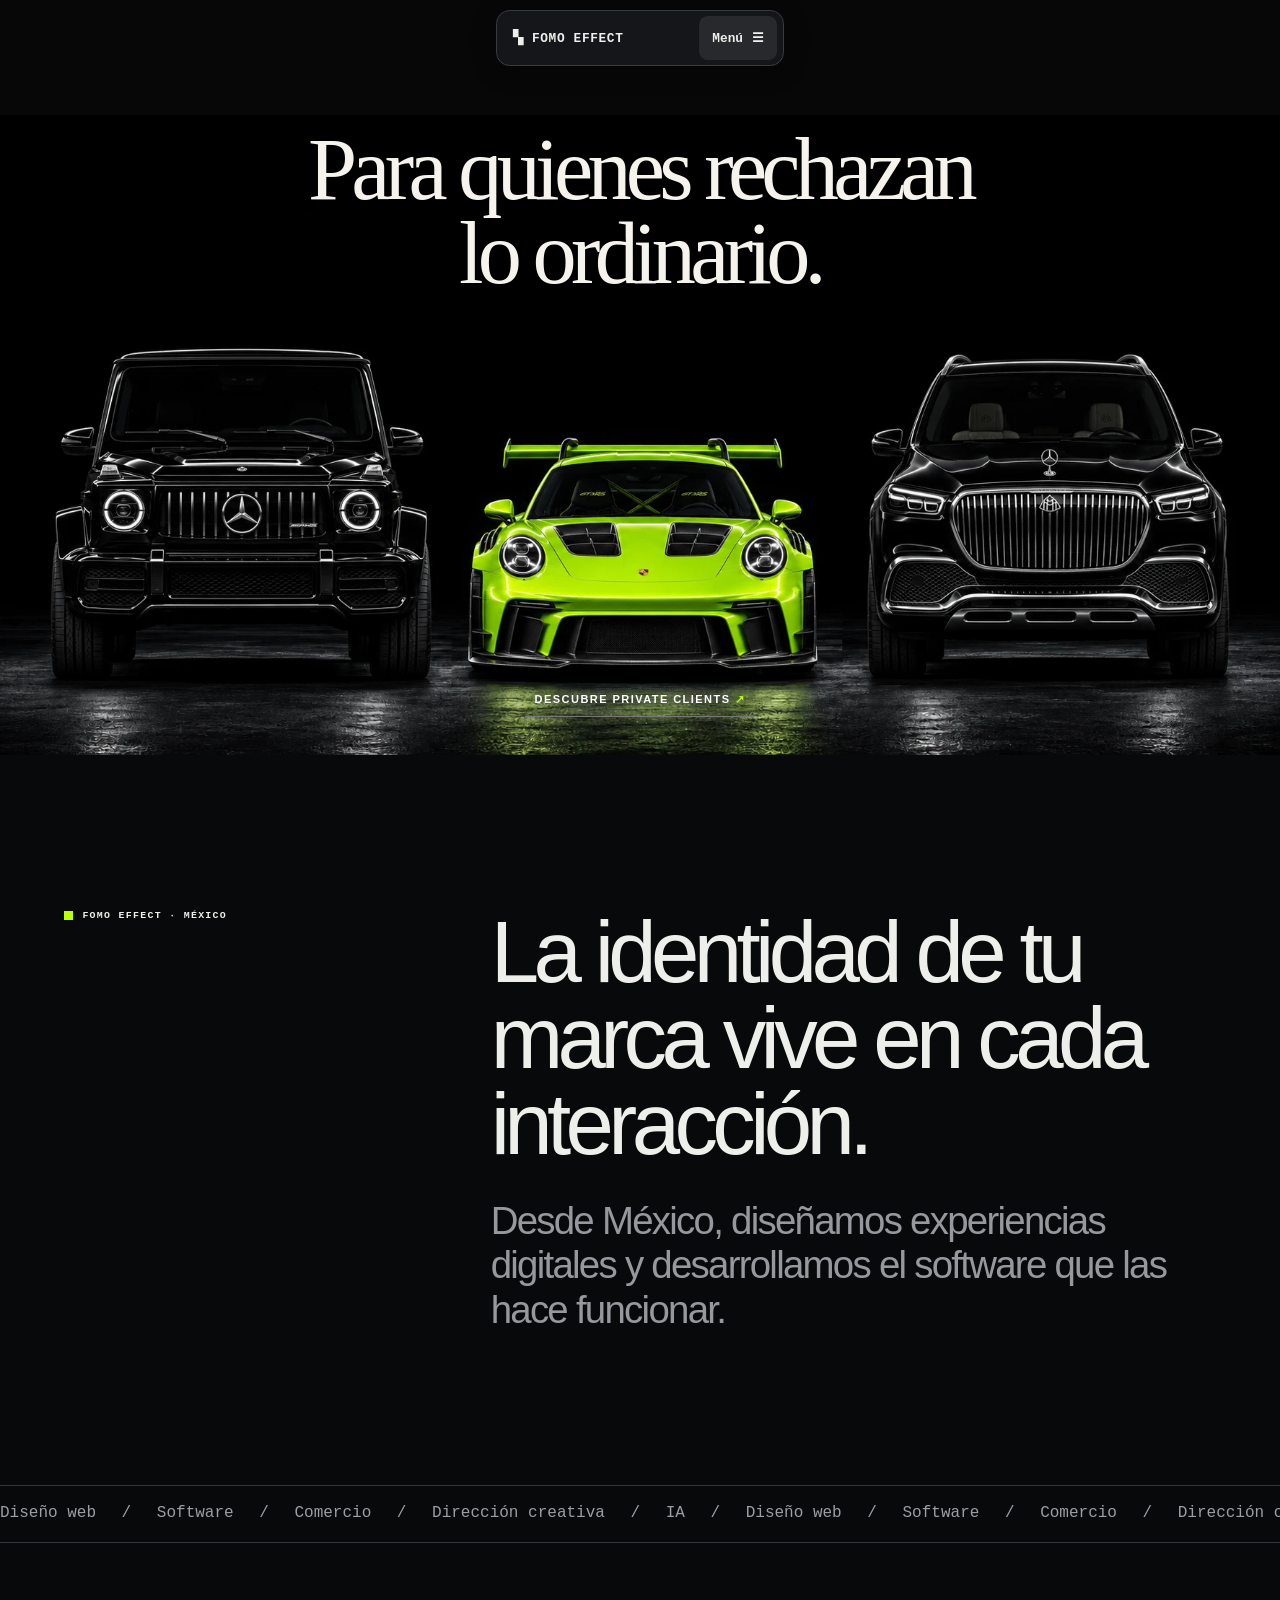
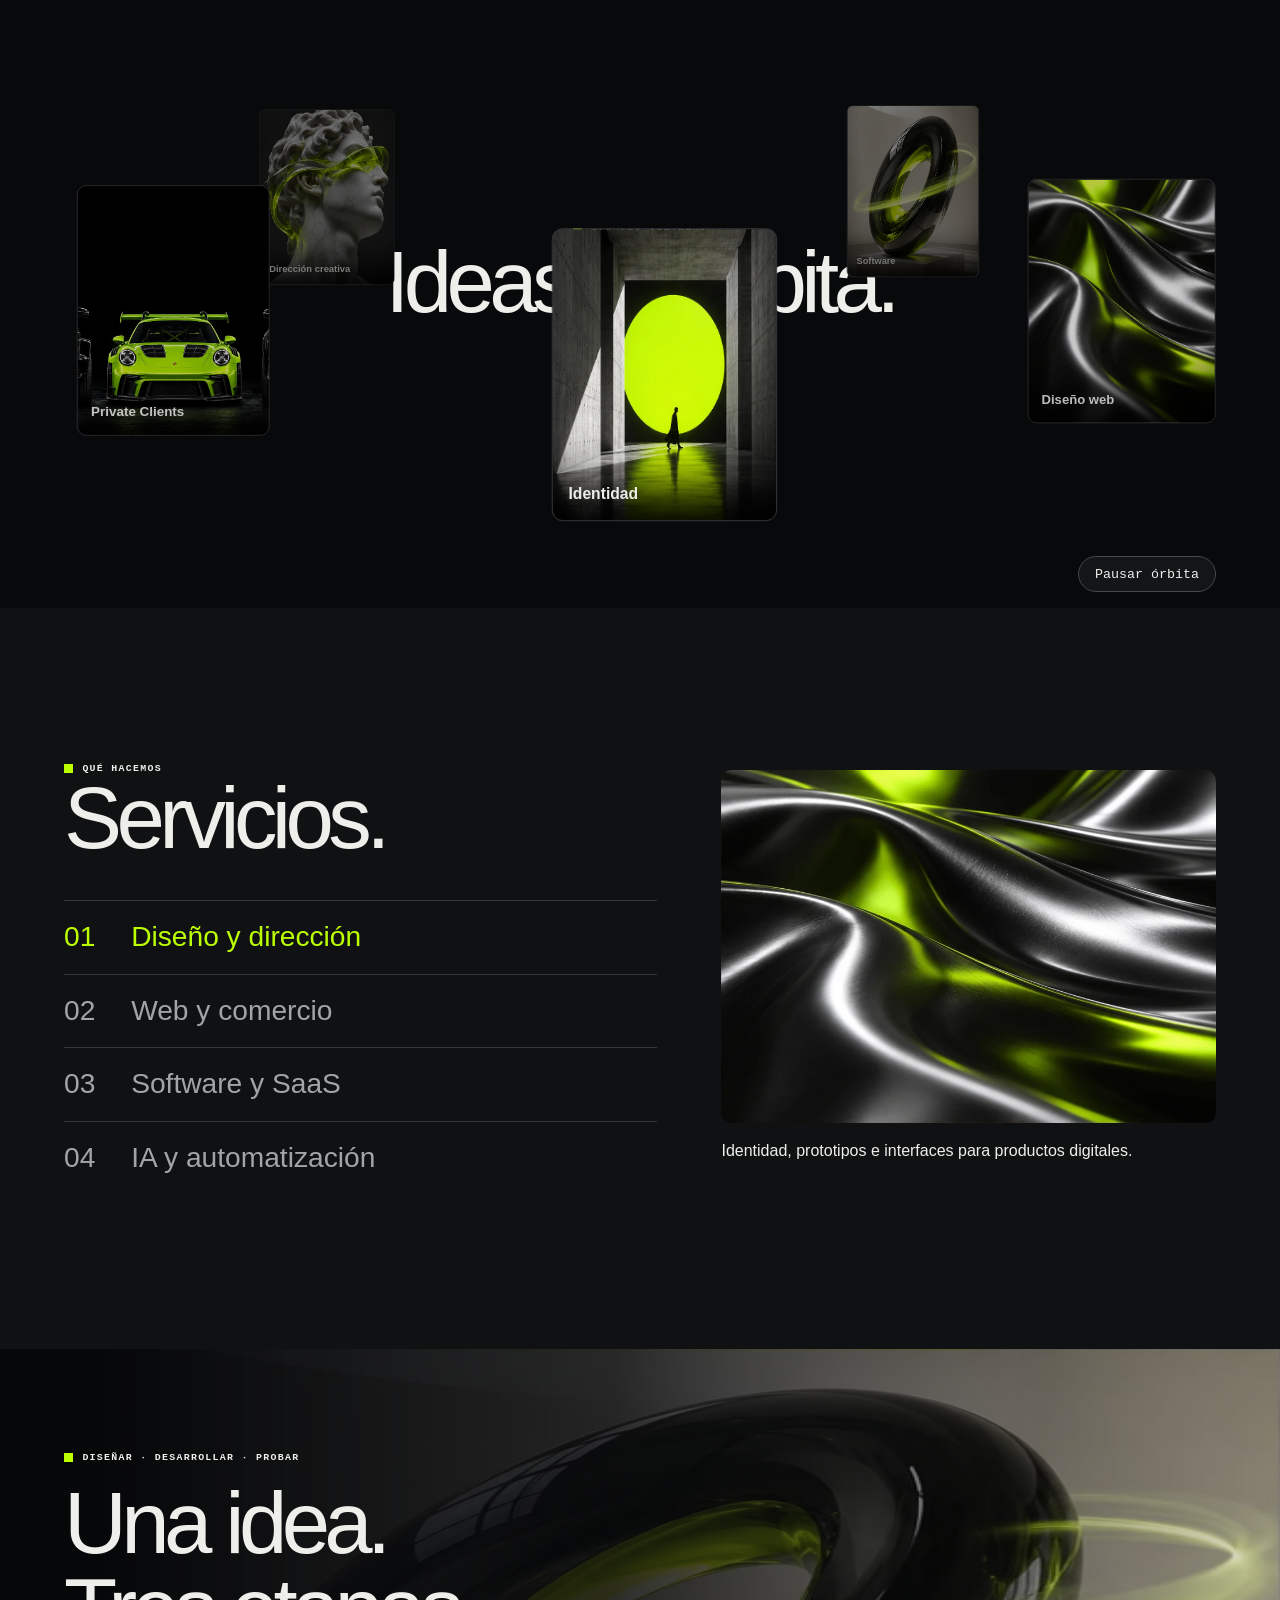
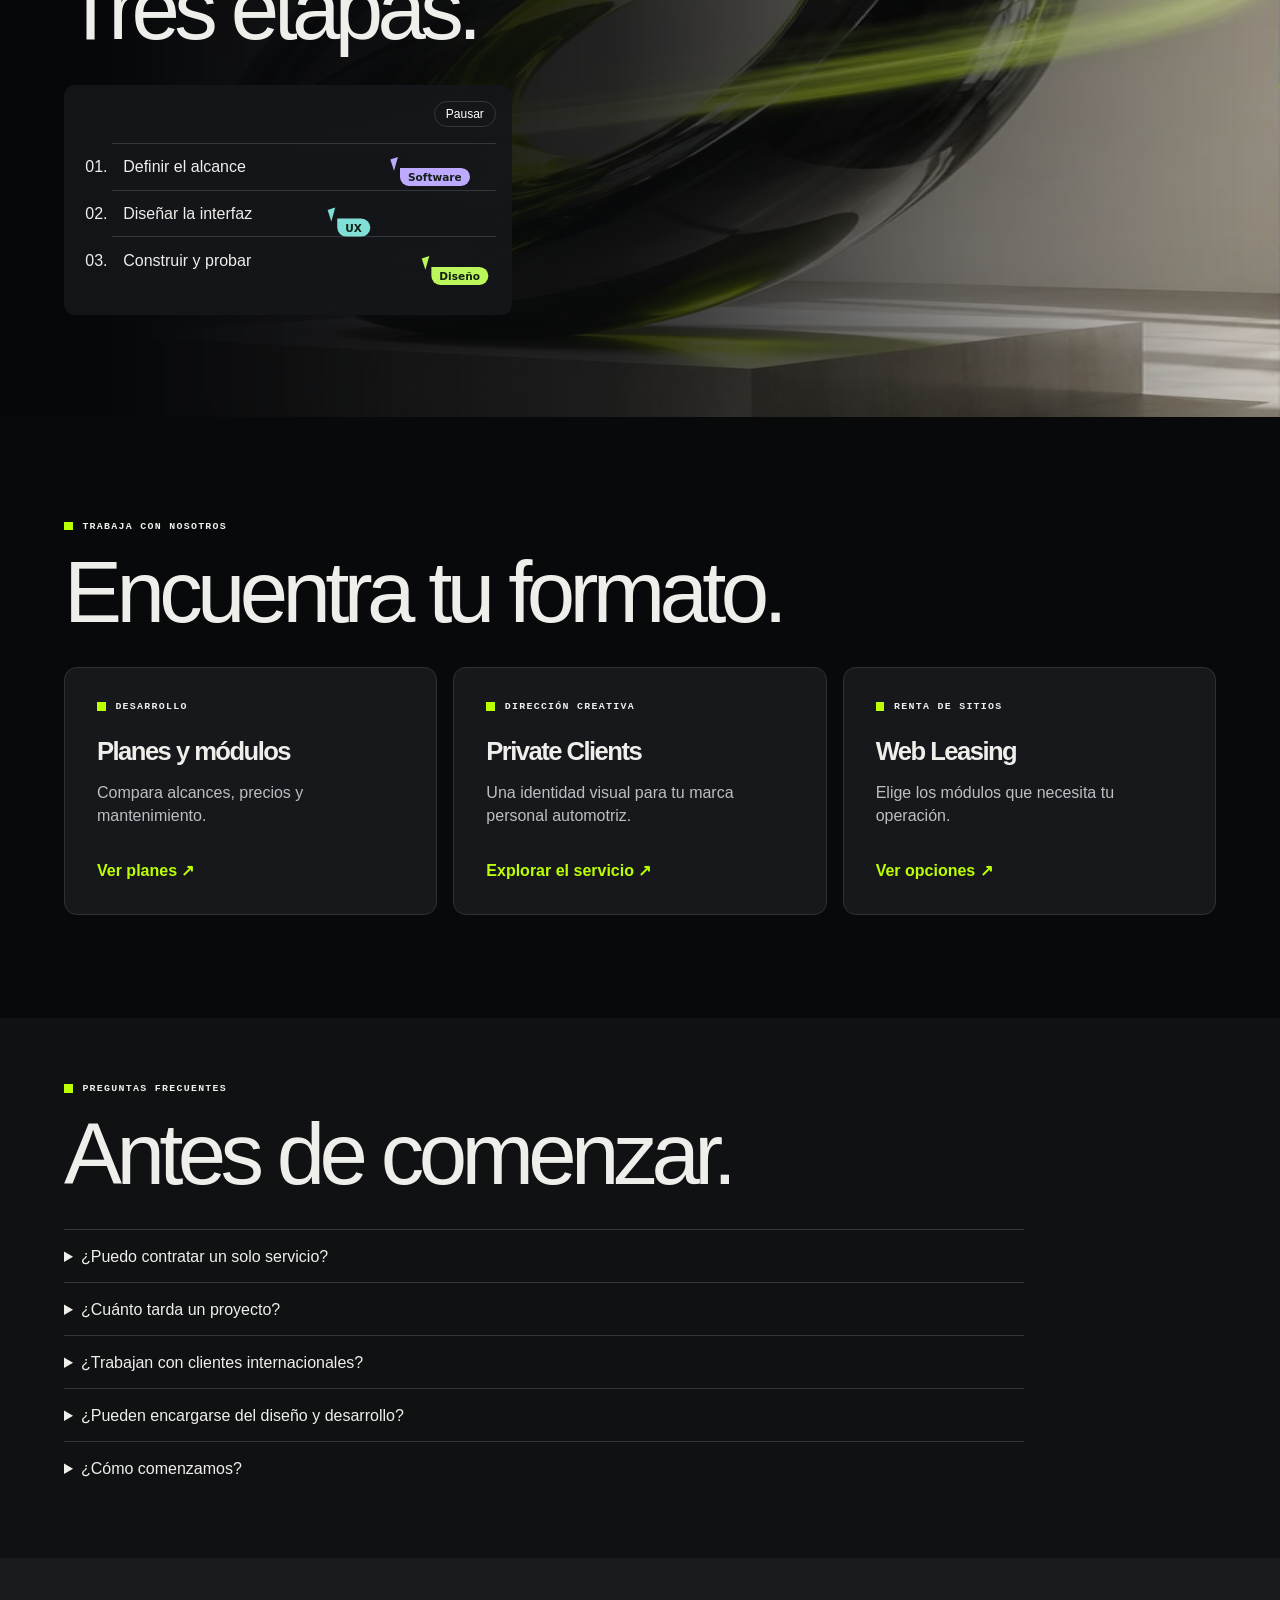
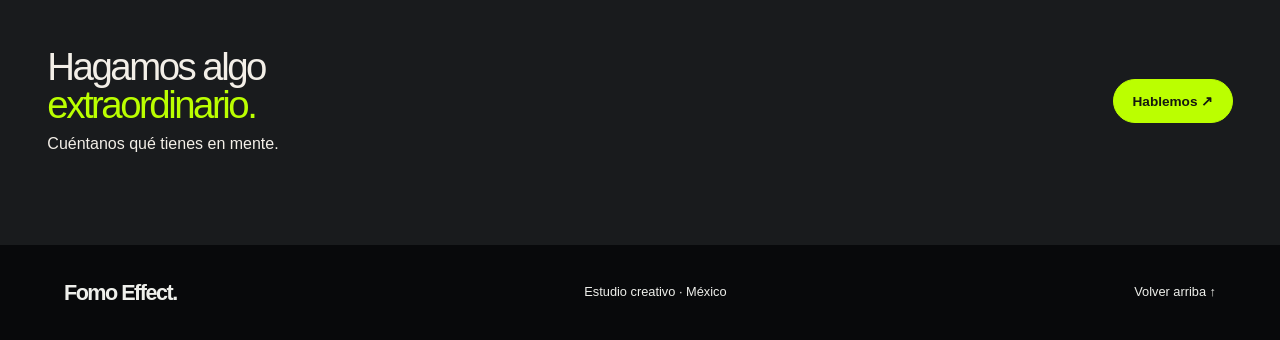
==== commit 83635761: "UX" ====
--- a/index.html
+++ b/index.html
@@ -1,50 +1,16 @@
-<!DOCTYPE html> <html lang="es-MX" data-redirect-timezone=1 dir=ltr><meta charset=utf-8><link rel="preload" href="assets/2854296fd2d8888dc9fc.woff2" as="font" type="font/woff2" crossorigin><link rel="stylesheet" href="assets/style-01.css"><link rel="stylesheet" href="assets/style-02.css">
-<meta name=viewport content="width=device-width, initial-scale=1, viewport-fit=cover">
+<!doctype html>
+<html lang="es-MX"><head><meta charset="utf-8"><meta name="viewport" content="width=device-width,initial-scale=1"><meta name="theme-color" content="#080908"><meta name="description" content="FOMO EFFECT, estudio creativo en México. Diseño, software y dirección creativa automotriz."><title>FOMO EFFECT — Estudio creativo</title><link rel="preload" as="image" href="assets/motor.webp"><link rel="stylesheet" href="assets/studio.css"><script defer src="assets/swarm.js"></script><link rel="stylesheet" href="assets/strata.css"><script defer src="assets/strata.js"></script><link rel="stylesheet" href="assets/navigation.css"><script defer src="assets/interior.js"></script></head>
+<body><a class="skip" href="#studio">Saltar al estudio</a>
+<div class="site-nav"><a class="site-brand" aria-label="FOMO EFFECT, inicio" href="index.html">▚ FOMO EFFECT</a><details><summary>Menú <span aria-hidden="true">☰</span></summary><nav aria-label="Navegación principal"><div><b>Estudio</b><a href="index.html" aria-current="page">Inicio</a><a href="index.html#services">Servicios</a><a href="planes/index.html">Planes</a><a href="index.html#contact">Contacto</a></div><div><b>Private Clients</b><a href="private-clients/index.html">Private Clients</a><a href="private-clients/servicios/index.html">Guía de servicios</a></div><div><b>Web Leasing</b><a href="web-leasing/index.html">Web Leasing</a><a href="web-leasing/mods/index.html">Fomo Mods</a><a href="web-leasing/cloud/index.html">Fomo Cloud</a><a href="web-leasing/adquirir-mi-sitio/index.html">Adquirir mi sitio</a><a href="web-leasing/condiciones/index.html">Condiciones</a><a href="web-leasing/solicitud/index.html">Solicitudes</a></div></nav></details></div><header class="garage" id="hero">
+<h1>Para quienes rechazan<br>lo ordinario.</h1><a class="caption" href="private-clients/index.html">Descubre Private Clients <span>↗</span></a></header>
+<main class="experience">
 
-<title>FOMO EFFECT — Diseño y tecnología</title>
-<meta name=description content="FOMO EFFECT combina diseño y tecnología desde México: desarrollo web, software a medida, IA, comercio electrónico, UX/UI y motion graphics.">
+<section id="studio" class="statement"><small>FOMO EFFECT · México</small><div><h2>La identidad de tu marca vive en cada interacción.</h2><p>Desde México, diseñamos experiencias digitales y desarrollamos el software que las hace funcionar.</p></div></section>
+<div class="ticker" aria-hidden="true"><div>Diseño web　 /　 Software　 /　 Comercio　 /　 Dirección creativa　 /　 IA　 /　 Diseño web　 /　 Software　 /　 Comercio　 /　 Dirección creativa　 /　 IA　 /　 </div></div>
+<section class="orbit"><div class="axis"><small>Estudio creativo</small><h2>Ideas en órbita.</h2></div><div class="satellites" aria-hidden="true"><div class="sat tile arch">Identidad</div><div class="sat tile wave">Diseño web</div><div class="sat tile ring">Software</div><div class="sat tile bust">Dirección creativa</div><div class="sat automotive">Private Clients</div></div><button class="orbit-toggle" type="button">Pausar órbita</button></section>
+<section class="selector" id="services"><div><small>Qué hacemos</small><h2>Servicios.</h2><div class="choices"><button data-art="wave" data-copy="Identidad, prototipos e interfaces para productos digitales.">01　 Diseño y dirección</button><button data-art="ring" data-copy="Sitios web y tiendas Shopify con recorridos de compra claros.">02　 Web y comercio</button><button data-art="bust" data-copy="Aplicaciones web, PWA y paneles adaptados a tu operación.">03　 Software y SaaS</button><button data-art="arch" data-copy="Integramos tus herramientas y automatizamos tareas repetitivas.">04　 IA y automatización</button></div></div><div class="service-view"><div class="tile wave"></div><p aria-live="polite">Identidad, prototipos e interfaces para productos digitales.</p></div></section>
+<section class="landmark" id="process"><small>Diseñar · desarrollar · probar</small><h2>Una idea.<br>Tres etapas.</h2><div class="workbench"><div class="bar"><button hidden id="motion" type="button">Pausar</button></div><ol><li>Definir el alcance</li><li>Diseñar la interfaz</li><li>Construir y probar</li></ol><div id="crew" aria-hidden="true"><i>Diseño</i><i>Software</i><i>UX</i></div></div></section>
+<section id="routes" class="offers"><small>Trabaja con nosotros</small><h2>Encuentra tu formato.</h2><div><a href="planes/index.html"><small>Desarrollo</small><h3>Planes y módulos</h3><p>Compara alcances, precios y mantenimiento.</p><strong>Ver planes ↗</strong></a><a href="private-clients/index.html"><small>Dirección creativa</small><h3>Private Clients</h3><p>Una identidad visual para tu marca personal automotriz.</p><strong>Explorar el servicio ↗</strong></a><a href="web-leasing/index.html"><small>Renta de sitios</small><h3>Web Leasing</h3><p>Elige los módulos que necesita tu operación.</p><strong>Ver opciones ↗</strong></a></div></section><section class="questions"><small>Preguntas frecuentes</small><h2>Antes de comenzar.</h2><details><summary>¿Puedo contratar un solo servicio?</summary><p>Sí. Podemos trabajar en una necesidad específica o combinar varias disciplinas según los objetivos de tu proyecto.</p></details><details><summary>¿Cuánto tarda un proyecto?</summary><p>Depende de su alcance, complejidad e integraciones. Después de conocer tus necesidades, definimos una estimación de tiempos.</p></details><details><summary>¿Trabajan con clientes internacionales?</summary><p>Sí. FOMO EFFECT opera desde México y puede colaborar de manera remota con clientes de otros países.</p></details><details><summary>¿Pueden encargarse del diseño y desarrollo?</summary><p>Sí. Integramos diseño e ingeniería para desarrollar experiencias digitales coherentes, desde la interfaz hasta su implementación.</p></details><details><summary>¿Cómo comenzamos?</summary><p>Cuéntanos tu idea y los requisitos del proyecto. Revisaremos la información para definir los siguientes pasos.</p></details></section>
+<section id="contact"><div><h2>Hagamos algo <em>extraordinario.</em></h2><p>Cuéntanos qué tienes en mente.</p></div><a class="button" href="https://wa.me/525574123521">Hablemos ↗</a></section></main>
+<footer><b>Fomo Effect.</b><span>Estudio creativo · México</span><a href="#hero">Volver arriba ↑</a></footer></body></html>
 
-
-<link href="assets/fomo-effect-logo.png" rel=icon>
-<meta property=og:type content=website>
-<meta property=og:title content="FOMO EFFECT — Diseño y tecnología">
-<meta property=og:description content="FOMO EFFECT combina diseño y tecnología desde México: desarrollo web, software a medida, IA, comercio electrónico, UX/UI y motion graphics.">
-<meta property=og:image content=assets/c2ef994af5afc0048c39.png>
-<meta name=twitter:card content=summary_large_image>
-<meta name=twitter:title content="FOMO EFFECT — Diseño y tecnología">
-<meta name=twitter:description content="FOMO EFFECT combina diseño y tecnología desde México: desarrollo web, software a medida, IA, comercio electrónico, UX/UI y motion graphics.">
-<meta name=twitter:image content=assets/c2ef994af5afc0048c39.png>
-
-<link rel="stylesheet" href="assets/style-03.css">
-<meta name=robots content=max-image-preview:large><link rel="stylesheet" href="assets/style-04.css"><link rel="stylesheet" href="assets/style-05.css">
-<link rel="stylesheet" href="assets/style-06.css"><link rel="stylesheet" href="assets/style-07.css"><meta name=referrer content=no-referrer><link rel="stylesheet" href="assets/style-08.css"><meta http-equiv=content-security-policy content="default-src 'none'; font-src 'self' data:; img-src 'self' data:; style-src 'self' 'unsafe-inline'; media-src 'self' data:; script-src 'self' 'unsafe-inline' data:; object-src 'self' data:; frame-src 'self' data:; form-action 'none'; base-uri 'none';"></head>
-<body>
- 
- 
- 
- 
- 
- <div id=main data-framer-hydrate-v2='{"routeId":"V2Ho_ZYv2","localeId":"default","breakpoints":[{"hash":"kocoi9","mediaQuery":"(min-width: 1440px)"},{"hash":"1ci05xl","mediaQuery":"(min-width: 810px) and (max-width: 1439.98px)"},{"hash":"2x37tr","mediaQuery":"(max-width: 809.98px)"},{"hash":"1coc4ul","mediaQuery":"(min-width: 1440px)"},{"hash":"1270z19","mediaQuery":"(min-width: 810px) and (max-width: 1439.98px)"},{"hash":"5554vo","mediaQuery":"(max-width: 809.98px)"}]}' data-framer-ssr-released-at=2026-07-09T11:07:28.000Z data-framer-page-optimized-at=2026-07-09T13:29:30.490Z data-framer-generated-page><link rel="stylesheet" href="assets/style-09.css"><div class="framer-DJyBn framer-1coc4ul" data-layout-template=true style=min-height:100vh;width:auto><div class=framer-m3lmtl-container><div class="ssr-variant hidden-5554vo hidden-1270z19" data-static-content><div class="framer-HC69E framer-kx94h framer-15riqx3 framer-v-15riqx3" data-framer-name=Desktop style=width:100%;opacity:1><div class=framer-s11thx data-framer-name=Top style=background-color:var(--token-9d9c85d4-e7c7-4cc3-9233-877e7ac4f0f8,rgb(3,7,18));opacity:1><div class=framer-1cxko8r data-framer-name=Container style=opacity:1><div class=framer-1s1slr4 data-framer-name="Text wrapper" style=opacity:1><div class=framer-1ox3slk data-framer-name=Arrow style="mask:linear-gradient(269deg,rgba(0,0,0,0) -18%,rgb(0,0,0) 100%);opacity:1"><div class=framer-1l3fz02 data-framer-name="Wrapper 1" style=opacity:1><div class=framer-1oj11s2 data-framer-name=Dot style=background-color:var(--token-cdf57ad2-0db2-4f34-b0ff-ddac49be8ec4,rgb(152,255,3));border-radius:999px;opacity:1></div><div class=framer-7df6jp data-framer-name=Dot style=background-color:var(--token-cdf57ad2-0db2-4f34-b0ff-ddac49be8ec4,rgb(152,255,3));border-radius:999px;opacity:1></div></div><div class=framer-19if3fv data-framer-name="Wrapper 2" style=opacity:1><div class=framer-1bd7grz data-framer-name=Top style=opacity:1><div class=framer-1ndfhy3 data-framer-name=Dot style=background-color:var(--token-cdf57ad2-0db2-4f34-b0ff-ddac49be8ec4,rgb(152,255,3));border-radius:999px;opacity:1></div><div class=framer-182cuze data-framer-name=Dot style=background-color:var(--token-cdf57ad2-0db2-4f34-b0ff-ddac49be8ec4,rgb(152,255,3));border-radius:999px;opacity:1></div></div><div class=framer-z5eavg data-framer-name=Bottom style=opacity:1><div class=framer-5ynbbd data-framer-name=Dot style=background-color:var(--token-cdf57ad2-0db2-4f34-b0ff-ddac49be8ec4,rgb(152,255,3));border-radius:999px;opacity:1></div><div class=framer-s04ys0 data-framer-name=Dot style=background-color:var(--token-cdf57ad2-0db2-4f34-b0ff-ddac49be8ec4,rgb(152,255,3));border-radius:999px;opacity:1></div></div></div><div class=framer-htaunk data-framer-name=Wrapper style=opacity:1><div class=framer-1fb7xs5 data-framer-name=Dot style=background-color:var(--token-cdf57ad2-0db2-4f34-b0ff-ddac49be8ec4,rgb(152,255,3));border-radius:999px;opacity:1></div><div class=framer-1xg5a97 data-framer-name=Dot style=background-color:var(--token-cdf57ad2-0db2-4f34-b0ff-ddac49be8ec4,rgb(152,255,3));border-radius:999px;opacity:1></div><div class=framer-1t70x1y data-framer-name=Dot style=background-color:var(--token-cdf57ad2-0db2-4f34-b0ff-ddac49be8ec4,rgb(152,255,3));border-radius:999px;opacity:1></div></div><div class=framer-1wteabn data-framer-name=Dot style=background-color:var(--token-cdf57ad2-0db2-4f34-b0ff-ddac49be8ec4,rgb(152,255,3));border-radius:999px;opacity:1></div></div><div class=framer-1b1684b data-framer-name=Text style=opacity:1><div class=framer-11oriq8 data-framer-component-type=RichTextContainer style=--framer-link-text-color:rgb(0,153,255);--framer-link-text-decoration:underline;transform:none;opacity:1><p class="framer-text framer-styles-preset-1xolxu9" data-styles-preset=xBXqXcRep>DISPONIBLES PARA</p></div><div class=framer-ryqqrl data-framer-component-type=RichTextContainer style=--extracted-r6o4lv:var(--token-cdf57ad2-0db2-4f34-b0ff-ddac49be8ec4,rgb(152,255,3));--framer-link-text-color:rgb(0,153,255);--framer-link-text-decoration:underline;transform:none;opacity:1><p class="framer-text framer-styles-preset-1xolxu9" data-styles-preset=xBXqXcRep style=--framer-text-color:var(--extracted-r6o4lv,var(--token-cdf57ad2-0db2-4f34-b0ff-ddac49be8ec4,rgb(152,255,3)))>NUEVOS PROYECTOS</p></div></div><div class=framer-4bbsf7 data-framer-name=Arrow style="mask:linear-gradient(269deg,rgba(0,0,0,0) -18%,rgb(0,0,0) 100%);transform:rotate(180deg);opacity:1"><div class=framer-1cxrm0q data-framer-name="Wrapper 1" style=opacity:1><div class=framer-171dj02 data-framer-name=Dot style=background-color:var(--token-cdf57ad2-0db2-4f34-b0ff-ddac49be8ec4,rgb(152,255,3));border-radius:999px;opacity:1></div><div class=framer-1a06u1z data-framer-name=Dot style=background-color:var(--token-cdf57ad2-0db2-4f34-b0ff-ddac49be8ec4,rgb(152,255,3));border-radius:999px;opacity:1></div></div><div class=framer-yc019j data-framer-name="Wrapper 2" style=opacity:1><div class=framer-19wotd1 data-framer-name=Top style=opacity:1><div class=framer-1b69h5u data-framer-name=Dot style=background-color:var(--token-cdf57ad2-0db2-4f34-b0ff-ddac49be8ec4,rgb(152,255,3));border-radius:999px;opacity:1></div><div class=framer-nbsu26 data-framer-name=Dot style=background-color:var(--token-cdf57ad2-0db2-4f34-b0ff-ddac49be8ec4,rgb(152,255,3));border-radius:999px;opacity:1></div></div><div class=framer-7f4x32 data-framer-name=Bottom style=opacity:1><div class=framer-1iuq802 data-framer-name=Dot style=background-color:var(--token-cdf57ad2-0db2-4f34-b0ff-ddac49be8ec4,rgb(152,255,3));border-radius:999px;opacity:1></div><div class=framer-nrvzof data-framer-name=Dot style=background-color:var(--token-cdf57ad2-0db2-4f34-b0ff-ddac49be8ec4,rgb(152,255,3));border-radius:999px;opacity:1></div></div></div><div class=framer-dnv8oi data-framer-name=Wrapper style=opacity:1><div class=framer-1uwtq54 data-framer-name=Dot style=background-color:var(--token-cdf57ad2-0db2-4f34-b0ff-ddac49be8ec4,rgb(152,255,3));border-radius:999px;opacity:1></div><div class=framer-wnvu23 data-framer-name=Dot style=background-color:var(--token-cdf57ad2-0db2-4f34-b0ff-ddac49be8ec4,rgb(152,255,3));border-radius:999px;opacity:1></div><div class=framer-1fpdf5w data-framer-name=Dot style=background-color:var(--token-cdf57ad2-0db2-4f34-b0ff-ddac49be8ec4,rgb(152,255,3));border-radius:999px;opacity:1></div></div><div class=framer-1ucd40z data-framer-name=Dot style=background-color:var(--token-cdf57ad2-0db2-4f34-b0ff-ddac49be8ec4,rgb(152,255,3));border-radius:999px;opacity:1></div></div></div></div></div><div class=framer-lyit2o-container style=opacity:1><div class="framer-mJuxO framer-cue281 framer-v-cue281" data-border=true data-framer-name=Desktop style=--border-bottom-width:1px;--border-color:var(--token-3c54b3ef-e4bd-40f8-a28b-783a0661d960,rgba(3,7,18,0.1));--border-left-width:0px;--border-right-width:0px;--border-style:solid;--border-top-width:0px;background-color:var(--token-0fbfb1aa-14cf-4d4e-9401-7de4a733d912,rgb(243,244,246));width:100%;opacity:1></div></div><div class=framer-w8spa data-framer-name=White style=opacity:1><div class=framer-1ns4ris data-framer-name=Container style=opacity:1><div class=framer-52j6z2 data-border=true data-framer-name="Content wrapper" style=--border-bottom-width:1px;--border-color:var(--token-3c54b3ef-e4bd-40f8-a28b-783a0661d960,rgba(3,7,18,0.1));--border-left-width:0px;--border-right-width:0px;--border-style:solid;--border-top-width:0px;background-color:var(--token-2bc0f755-ae64-4f52-813b-e449de1e88b3,rgb(255,255,255));opacity:1><div class=framer-4z04a7 data-border=true data-framer-name="Nav Logo" style=--border-bottom-width:0px;--border-color:var(--token-3c54b3ef-e4bd-40f8-a28b-783a0661d960,rgba(3,7,18,0.1));--border-left-width:1px;--border-right-width:1px;--border-style:solid;--border-top-width:0px;opacity:1><div class=framer-18odjh8-container style=opacity:1><a class="framer-Jrz9C framer-zyd1w0 framer-v-zyd1w0 framer-68mqe6" data-framer-name="Nav logo" href=#hero data-framer-page-link-current=true style=opacity:1><div class=framer-13yb521 data-framer-component-type=RichTextContainer style=--framer-link-text-color:rgb(0,153,255);--framer-link-text-decoration:underline;transform:none;opacity:1><p class=framer-text style='--font-selector:RlM7VXJiYW5pc3Qtc2VtaWJvbGQ=;--framer-font-family:"Urbanist","Urbanist Placeholder",sans-serif;--framer-font-size:32px;--framer-font-weight:600;--framer-line-height:0.96em'><span data-text-fill=true class=framer-text style="background-image:linear-gradient(90deg,var(--token-9865ed8d-00ba-4af5-9819-d475df51881b,rgb(85,89,92)) 0%,var(--token-339d6679-9119-4830-8fff-e9918e64dbd7,rgb(0,0,0)) 100%)">fomo effect.</span></p><img class="fomo-nav-logo" src="assets/fomo-effect-logo.png" alt="Logo Fomo Effect"></div><div class=framer-nnq9r5 data-framer-component-type=RichTextContainer style=--framer-link-text-color:rgb(0,153,255);--framer-link-text-decoration:underline;transform:none;opacity:1><p class=framer-text style='--font-selector:RlM7VXJiYW5pc3Qtc2VtaWJvbGQ=;--framer-font-family:"Urbanist","Urbanist Placeholder",sans-serif;--framer-font-size:9px;--framer-font-weight:600;--framer-line-height:0.8em'><span data-text-fill=true class=framer-text style="background-image:linear-gradient(90deg,rgb(85,89,92) 0%,rgb(0,0,0) 100%)">©</span></p></div></a></div><div class=framer-1t7u710-container style=opacity:1><div class="framer-c18DK framer-1yyan8j framer-v-1yyan8j" data-framer-name="Dark navy" style=background-color:var(--token-9d9c85d4-e7c7-4cc3-9233-877e7ac4f0f8,rgb(3,7,18));height:100%;width:100%;opacity:1></div></div><div class=framer-p68xho-container style=opacity:1><div class="framer-c18DK framer-1yyan8j framer-v-1yyan8j" data-framer-name="Dark navy" style=background-color:var(--token-9d9c85d4-e7c7-4cc3-9233-877e7ac4f0f8,rgb(3,7,18));height:100%;width:100%;opacity:1></div></div><div class=framer-17k871q-container style=opacity:1><div class="framer-c18DK framer-1yyan8j framer-v-1yyan8j" data-framer-name="Dark navy" style=background-color:var(--token-9d9c85d4-e7c7-4cc3-9233-877e7ac4f0f8,rgb(3,7,18));height:100%;width:100%;opacity:1></div></div><div class=framer-jfptg5-container style=opacity:1><div class="framer-c18DK framer-1yyan8j framer-v-1yyan8j" data-framer-name="Dark navy" style=background-color:var(--token-9d9c85d4-e7c7-4cc3-9233-877e7ac4f0f8,rgb(3,7,18));height:100%;width:100%;opacity:1></div></div></div><button id="mobile-menu-toggle" class="mobile-menu-toggle" type="button" aria-expanded="false" aria-controls="primary-navigation" aria-label="Abrir menú">Menú</button><div class=framer-1lapihd data-framer-name="Nav Menu wrapper" style=opacity:1 id="primary-navigation" role="navigation" aria-label="Navegación principal"><div class=framer-cgvoew data-framer-name="Nav menu" style=background-color:rgba(0,0,0,0);opacity:1><div class=framer-e51o6s-container style=opacity:1><a class="framer-Xk1rR framer-GDxBm framer-wezdX framer-o6b2xk framer-v-o6b2xk framer-1vtge89" data-framer-appear-id=o6b2xk data-framer-name="Nav link" data-highlight=true href=#hero data-framer-page-link-current=true tabindex=0 style=opacity:1;transform:none><div class=framer-m91a7n data-framer-component-type=RichTextContainer style=--extracted-r6o4lv:var(--token-9d9c85d4-e7c7-4cc3-9233-877e7ac4f0f8,rgb(3,7,18));--framer-link-text-color:rgb(0,153,255);--framer-link-text-decoration:underline;transform:none;opacity:1><p class="framer-text framer-styles-preset-13lpt6d" data-styles-preset=RXmiUshAy dir=auto style=--framer-text-alignment:start;--framer-text-color:var(--extracted-r6o4lv,var(--token-9d9c85d4-e7c7-4cc3-9233-877e7ac4f0f8,rgb(3,7,18)))>Inicio</p></div><div class=framer-1qg4z8s style=background-color:var(--token-9d9c85d4-e7c7-4cc3-9233-877e7ac4f0f8,rgb(3,7,18));opacity:1></div></a></div><div class=framer-z6oydk-container style=opacity:1><a class="framer-Xk1rR framer-GDxBm framer-wezdX framer-o6b2xk framer-v-o6b2xk framer-1vtge89" data-framer-appear-id=o6b2xk data-framer-name="Nav link" data-highlight=true href=#about-us tabindex=0 style=opacity:0.85;transform:none><div class=framer-m91a7n data-framer-component-type=RichTextContainer style=--extracted-r6o4lv:var(--token-9d9c85d4-e7c7-4cc3-9233-877e7ac4f0f8,rgb(3,7,18));--framer-link-text-color:rgb(0,153,255);--framer-link-text-decoration:underline;transform:none;opacity:1><p class="framer-text framer-styles-preset-13lpt6d" data-styles-preset=RXmiUshAy dir=auto style=--framer-text-alignment:start;--framer-text-color:var(--extracted-r6o4lv,var(--token-9d9c85d4-e7c7-4cc3-9233-877e7ac4f0f8,rgb(3,7,18)))>Nosotros</p></div><div class=framer-1qg4z8s style=background-color:var(--token-9d9c85d4-e7c7-4cc3-9233-877e7ac4f0f8,rgb(3,7,18));opacity:1></div></a></div><div class=framer-bvzl1b-container style=opacity:1><a class="framer-Xk1rR framer-GDxBm framer-wezdX framer-o6b2xk framer-v-o6b2xk framer-1vtge89" data-framer-appear-id=o6b2xk data-framer-name="Nav link" data-highlight=true href=#services tabindex=0 style=opacity:1;transform:none><div class=framer-m91a7n data-framer-component-type=RichTextContainer style=--extracted-r6o4lv:var(--token-9d9c85d4-e7c7-4cc3-9233-877e7ac4f0f8,rgb(3,7,18));--framer-link-text-color:rgb(0,153,255);--framer-link-text-decoration:underline;transform:none;opacity:1><p class="framer-text framer-styles-preset-13lpt6d" data-styles-preset=RXmiUshAy dir=auto style=--framer-text-alignment:start;--framer-text-color:var(--extracted-r6o4lv,var(--token-9d9c85d4-e7c7-4cc3-9233-877e7ac4f0f8,rgb(3,7,18)))>SERVICIOS</p></div><div class=framer-1qg4z8s style=background-color:var(--token-9d9c85d4-e7c7-4cc3-9233-877e7ac4f0f8,rgb(3,7,18));opacity:1></div></a></div><div class="framer-private-clients-nav-container" style="opacity:1"><a class="framer-Xk1rR framer-GDxBm framer-wezdX framer-o6b2xk framer-v-o6b2xk framer-1vtge89" data-framer-name="Nav link" data-highlight="true" href="private-clients/" tabindex="0" style="opacity:1;transform:none"><div class="framer-m91a7n" data-framer-component-type="RichTextContainer" style="transform:none;opacity:1"><p class="framer-text framer-styles-preset-13lpt6d">PRIVATE CLIENTS</p></div><div class="framer-1qg4z8s" style="background-color:var(--token-9d9c85d4-e7c7-4cc3-9233-877e7ac4f0f8,rgb(3,7,18));opacity:1"></div></a></div><div class=framer-4kvcx1-container style=opacity:1><a class="framer-Xk1rR framer-GDxBm framer-wezdX framer-o6b2xk framer-v-o6b2xk framer-1vtge89" data-framer-appear-id=o6b2xk data-framer-name="Nav link" data-highlight=true href=#project tabindex=0 style=opacity:1;transform:none><div class=framer-m91a7n data-framer-component-type=RichTextContainer style=--extracted-r6o4lv:var(--token-9d9c85d4-e7c7-4cc3-9233-877e7ac4f0f8,rgb(3,7,18));--framer-link-text-color:rgb(0,153,255);--framer-link-text-decoration:underline;transform:none;opacity:1><p class="framer-text framer-styles-preset-13lpt6d" data-styles-preset=RXmiUshAy dir=auto style=--framer-text-alignment:start;--framer-text-color:var(--extracted-r6o4lv,var(--token-9d9c85d4-e7c7-4cc3-9233-877e7ac4f0f8,rgb(3,7,18)))>PROYECTOS</p></div><div class=framer-1qg4z8s style=background-color:var(--token-9d9c85d4-e7c7-4cc3-9233-877e7ac4f0f8,rgb(3,7,18));opacity:1></div></a></div><div class=framer-2qx7iz-container style=opacity:1><a class="framer-Xk1rR framer-GDxBm framer-wezdX framer-o6b2xk framer-v-o6b2xk framer-1vtge89" data-framer-appear-id=o6b2xk data-framer-name="Nav link" data-highlight=true href="planes/" tabindex=0 style=opacity:1;transform:none><div class=framer-m91a7n data-framer-component-type=RichTextContainer style=--extracted-r6o4lv:var(--token-9d9c85d4-e7c7-4cc3-9233-877e7ac4f0f8,rgb(3,7,18));--framer-link-text-color:rgb(0,153,255);--framer-link-text-decoration:underline;transform:none;opacity:1><p class="framer-text framer-styles-preset-13lpt6d" data-styles-preset=RXmiUshAy dir=auto style=--framer-text-alignment:start;--framer-text-color:var(--extracted-r6o4lv,var(--token-9d9c85d4-e7c7-4cc3-9233-877e7ac4f0f8,rgb(3,7,18)))>PRECIOS</p></div><div class=framer-1qg4z8s style=background-color:var(--token-9d9c85d4-e7c7-4cc3-9233-877e7ac4f0f8,rgb(3,7,18));opacity:1></div></a></div><div class=framer-lfs56n-container style=opacity:1><a class="framer-Xk1rR framer-GDxBm framer-wezdX framer-o6b2xk framer-v-o6b2xk framer-1vtge89" data-framer-appear-id=o6b2xk data-framer-name="Nav link" data-highlight=true href=#contact tabindex=0 style=opacity:1;transform:none><div class=framer-m91a7n data-framer-component-type=RichTextContainer style=--extracted-r6o4lv:var(--token-9d9c85d4-e7c7-4cc3-9233-877e7ac4f0f8,rgb(3,7,18));--framer-link-text-color:rgb(0,153,255);--framer-link-text-decoration:underline;transform:none;opacity:1><p class="framer-text framer-styles-preset-13lpt6d" data-styles-preset=RXmiUshAy dir=auto style=--framer-text-alignment:start;--framer-text-color:var(--extracted-r6o4lv,var(--token-9d9c85d4-e7c7-4cc3-9233-877e7ac4f0f8,rgb(3,7,18)))>CONTACTO</p></div><div class=framer-1qg4z8s style=background-color:var(--token-9d9c85d4-e7c7-4cc3-9233-877e7ac4f0f8,rgb(3,7,18));opacity:1></div></a></div></div></div><div class=framer-6amac9 data-border=true data-framer-name="Nav button" style=--border-bottom-width:0px;--border-color:var(--token-3c54b3ef-e4bd-40f8-a28b-783a0661d960,rgba(3,7,18,0.1));--border-left-width:1px;--border-right-width:1px;--border-style:solid;--border-top-width:0px;opacity:1 data-mobile-nav-cta><div class=framer-19s5bri-container style=opacity:1><div class="framer-c18DK framer-1yyan8j framer-v-1yyan8j" data-framer-name="Dark navy" style=background-color:var(--token-9d9c85d4-e7c7-4cc3-9233-877e7ac4f0f8,rgb(3,7,18));height:100%;width:100%;opacity:1></div></div><div class=framer-18kxa8m-container style=opacity:1><a class="framer-1pSEY framer-2dJrY framer-1efwv9o framer-v-1efwv9o framer-gvo3e4" data-framer-name="Black button" href=#contact style="--97po5m:18.5px 24px 18.5px 24px;background:linear-gradient(rgba(64,69,74,0.8) 0%,rgb(38,39,41) 100%);border-radius:12px;box-shadow:0px 2.77px 2.21px 0px var(--token-ab8dd3e6-1175-4b94-a998-2b40fe2f16ff,rgba(0,0,0,0.12)),0px 5.65px 5.32px 0px var(--token-21df02e0-c7ba-44bf-a3ba-af71c2eb4ced,rgba(0,0,0,0.13)),4px 12.52px 10.02px 0px var(--token-21df02e0-c7ba-44bf-a3ba-af71c2eb4ced,rgba(0,0,0,0.13)),10px 22.34px 17.87px 0px var(--token-af299f98-dd0a-48c1-a232-3333d53792e8,rgba(0,0,0,0.14)),20px 41.78px 33.42px 0px var(--token-26f70c96-97b4-43a1-a85c-15fa2db248aa,rgba(0,0,0,0.15)),60px 50px 80px 0px var(--token-26f70c96-97b4-43a1-a85c-15fa2db248aa,rgba(0,0,0,0.15)),3px 3px 10px 0px var(--token-3c54b3ef-e4bd-40f8-a28b-783a0661d960,rgba(3,7,18,0.1)),inset 0px -4px 0px 1px var(--token-749bc66f-56ff-4a90-abf3-0d699632a8e1,rgba(255,255,255,0.1)),inset 0px -3px 0px 0px var(--token-54f49a39-1fca-439f-bc5d-f3fc47dd7074,rgb(26,26,26)),inset 0px 1px 0px 0px var(--token-46dd9299-bbaf-4442-b126-5314566efc41,rgba(255,255,255,0.6));opacity:1"><div class=framer-1kqyewy data-framer-component-type=RichTextContainer style=justify-content:center;--extracted-r6o4lv:var(--token-2bc0f755-ae64-4f52-813b-e449de1e88b3,rgb(255,255,255));--framer-link-text-color:rgb(0,153,255);--framer-link-text-decoration:underline;transform:none;opacity:1><p class="framer-text framer-styles-preset-1cex6rn" data-styles-preset=neF3AZ0oh style=--framer-text-color:var(--extracted-r6o4lv,var(--token-2bc0f755-ae64-4f52-813b-e449de1e88b3,rgb(255,255,255)))>Iniciar proyecto</p></div></a></div><div class=framer-tulmax-container style=opacity:1><div class="framer-c18DK framer-1yyan8j framer-v-1yyan8j" data-framer-name="Dark navy" style=background-color:var(--token-9d9c85d4-e7c7-4cc3-9233-877e7ac4f0f8,rgb(3,7,18));height:100%;width:100%;opacity:1></div></div><div class=framer-1hdf2nv-container style=opacity:1><div class="framer-c18DK framer-1yyan8j framer-v-1yyan8j" data-framer-name="Dark navy" style=background-color:var(--token-9d9c85d4-e7c7-4cc3-9233-877e7ac4f0f8,rgb(3,7,18));height:100%;width:100%;opacity:1></div></div><div class=framer-1754y0t-container style=opacity:1><div class="framer-c18DK framer-1yyan8j framer-v-1yyan8j" data-framer-name="Dark navy" style=background-color:var(--token-9d9c85d4-e7c7-4cc3-9233-877e7ac4f0f8,rgb(3,7,18));height:100%;width:100%;opacity:1></div></div></div></div></div></div></div></div></div><div class=framer-1ygj45f-container style=opacity:1;transform:none><a class="framer-d58T4 framer-fu4exw framer-v-fu4exw framer-bbnwwu" data-border=true data-framer-name="Variant 1" data-highlight=true href=#contact target=_blank rel=noopener style="--border-bottom-width:1.3px;--border-color:rgb(46,46,46);--border-left-width:1.3px;--border-right-width:1.3px;--border-style:solid;--border-top-width:1.3px;background-color:rgb(18,18,18);border-radius:10px;box-shadow:rgba(0,0,0,0.25) 0px 4px 6px 0px;opacity:1"><div class=framer-fslt8y style=border-top-left-radius:5px;border-top-right-radius:5px;opacity:1><div class=framer-1oks078-container style=opacity:1><section style=display:flex;flex-direction:row;width:100%;height:100%;max-width:100%;max-height:100%;place-items:center;margin:0px;padding:0px;list-style-type:none;opacity:1;user-select:none><div style=width:100%;height:100%;margin:0;padding:inherit;position:absolute;inset:0;overflow:hidden;border-radius:0;user-select:none;perspective:1200px><ul style=display:flex;flex-direction:column;width:100%;height:100%;max-width:100%;max-height:100%;place-items:center;margin:0px;padding:0px;list-style-type:none;gap:0px;cursor:auto;user-select:none;transform:translateY(-150px)><li style=display:contents><div class=framer-1u0w9yc data-framer-name=Cover style="flex-shrink:0;user-select:none;width:100%;height:100%;opacity:1;visibility:visible;transform:none;transform-origin:50% 100% 0px" aria-hidden=true><div style=position:absolute;border-radius:inherit;corner-shape:inherit;top:0;right:0;bottom:0;left:0 data-framer-background-image-wrapper=true><img decoding=async width=1600 height=1200 sizes="(min-width: 1440px) 160px, (min-width: 810px) and (max-width: 1439.98px) 160px, (max-width: 809.98px) 160px" srcset="assets/55bc230278bab2f908fe.avif 512w" src='assets/e9ad369c53861f7f7291.svg' alt style="display:block;width:100%;height:100%;border-radius:inherit;corner-shape:inherit;object-position:center center;object-fit:cover;background-blend-mode:normal!important;background-clip:content-box!important;background-position:50% 50%!important;background-color:rgba(0,0,0,0)!important;background-image:var(--sf-img-10)!important;background-size:cover!important;background-origin:content-box!important;background-repeat:no-repeat!important;background-attachment:scroll!important" loading=lazy></div></div><li style=display:contents><div class=framer-injptt data-framer-name=Screenshot_1 style="flex-shrink:0;user-select:none;width:100%;height:100%;opacity:1;visibility:visible;transform:none;transform-origin:50% 100% 0px" aria-hidden=true><div style=position:absolute;border-radius:inherit;corner-shape:inherit;top:0;right:0;bottom:0;left:0 data-framer-background-image-wrapper=true><img decoding=async width=1600 height=1200 sizes="(min-width: 1440px) 160px, (min-width: 810px) and (max-width: 1439.98px) 160px, (max-width: 809.98px) 160px" srcset="assets/0319c93f4fadab5464d9.avif 512w" src='assets/e9ad369c53861f7f7291.svg' alt style="display:block;width:100%;height:100%;border-radius:inherit;corner-shape:inherit;object-position:center center;object-fit:cover;background-blend-mode:normal!important;background-clip:content-box!important;background-position:50% 50%!important;background-color:rgba(0,0,0,0)!important;background-image:var(--sf-img-11)!important;background-size:cover!important;background-origin:content-box!important;background-repeat:no-repeat!important;background-attachment:scroll!important" loading=lazy></div></div><li style=display:contents><div class=framer-1u0w9yc data-framer-name=Cover style="flex-shrink:0;user-select:none;width:100%;height:100%;opacity:1;visibility:visible;transform:none;transform-origin:50% 0% 0px" aria-hidden=false><div style=position:absolute;border-radius:inherit;corner-shape:inherit;top:0;right:0;bottom:0;left:0 data-framer-background-image-wrapper=true><img decoding=async width=1600 height=1200 sizes="(min-width: 1440px) 160px, (min-width: 810px) and (max-width: 1439.98px) 160px, (max-width: 809.98px) 160px" srcset="assets/55bc230278bab2f908fe.avif 512w" src='assets/e9ad369c53861f7f7291.svg' alt style="display:block;width:100%;height:100%;border-radius:inherit;corner-shape:inherit;object-position:center center;object-fit:cover;background-blend-mode:normal!important;background-clip:content-box!important;background-position:50% 50%!important;background-color:rgba(0,0,0,0)!important;background-image:var(--sf-img-10)!important;background-size:cover!important;background-origin:content-box!important;background-repeat:no-repeat!important;background-attachment:scroll!important" loading=lazy></div></div><li style=display:contents><div class=framer-injptt data-framer-name=Screenshot_1 style="flex-shrink:0;user-select:none;width:100%;height:100%;opacity:1;visibility:visible;transform:none;transform-origin:50% 0% 0px" aria-hidden=true><div style=position:absolute;border-radius:inherit;corner-shape:inherit;top:0;right:0;bottom:0;left:0 data-framer-background-image-wrapper=true><img decoding=async width=1600 height=1200 sizes="(min-width: 1440px) 160px, (min-width: 810px) and (max-width: 1439.98px) 160px, (max-width: 809.98px) 160px" srcset="assets/0319c93f4fadab5464d9.avif 512w" src='assets/e9ad369c53861f7f7291.svg' alt style="display:block;width:100%;height:100%;border-radius:inherit;corner-shape:inherit;object-position:center center;object-fit:cover;background-blend-mode:normal!important;background-clip:content-box!important;background-position:50% 50%!important;background-color:rgba(0,0,0,0)!important;background-image:var(--sf-img-11)!important;background-size:cover!important;background-origin:content-box!important;background-repeat:no-repeat!important;background-attachment:scroll!important" loading=lazy></div></div><li style=display:contents><div class=framer-1u0w9yc data-framer-name=Cover style="flex-shrink:0;user-select:none;width:100%;height:100%;opacity:1;visibility:visible;transform:none;transform-origin:50% 0% 0px" aria-hidden=true><div style=position:absolute;border-radius:inherit;corner-shape:inherit;top:0;right:0;bottom:0;left:0 data-framer-background-image-wrapper=true><img decoding=async width=1600 height=1200 sizes="(min-width: 1440px) 160px, (min-width: 810px) and (max-width: 1439.98px) 160px, (max-width: 809.98px) 160px" srcset="assets/55bc230278bab2f908fe.avif 512w" src='assets/e9ad369c53861f7f7291.svg' alt style="display:block;width:100%;height:100%;border-radius:inherit;corner-shape:inherit;object-position:center center;object-fit:cover;background-blend-mode:normal!important;background-clip:content-box!important;background-position:50% 50%!important;background-color:rgba(0,0,0,0)!important;background-image:var(--sf-img-10)!important;background-size:cover!important;background-origin:content-box!important;background-repeat:no-repeat!important;background-attachment:scroll!important" loading=lazy></div></div><li style=display:contents><div class=framer-injptt data-framer-name=Screenshot_1 style="flex-shrink:0;user-select:none;width:100%;height:100%;opacity:1;visibility:visible;transform:none;transform-origin:50% 0% 0px" aria-hidden=true><div style=position:absolute;border-radius:inherit;corner-shape:inherit;top:0;right:0;bottom:0;left:0 data-framer-background-image-wrapper=true><img decoding=async width=1600 height=1200 sizes="(min-width: 1440px) 160px, (min-width: 810px) and (max-width: 1439.98px) 160px, (max-width: 809.98px) 160px" srcset="assets/0319c93f4fadab5464d9.avif 512w" src='assets/e9ad369c53861f7f7291.svg' alt style="display:block;width:100%;height:100%;border-radius:inherit;corner-shape:inherit;object-position:center center;object-fit:cover;background-blend-mode:normal!important;background-clip:content-box!important;background-position:50% 50%!important;background-color:rgba(0,0,0,0)!important;background-image:var(--sf-img-11)!important;background-size:cover!important;background-origin:content-box!important;background-repeat:no-repeat!important;background-attachment:scroll!important" loading=lazy></div></div><li style=display:contents><div class=framer-1u0w9yc data-framer-name=Cover style="flex-shrink:0;user-select:none;width:100%;height:100%;opacity:1;visibility:visible;transform:none;transform-origin:50% 0% 0px" aria-hidden=true><div style=position:absolute;border-radius:inherit;corner-shape:inherit;top:0;right:0;bottom:0;left:0 data-framer-background-image-wrapper=true><img decoding=async width=1600 height=1200 sizes="(min-width: 1440px) 160px, (min-width: 810px) and (max-width: 1439.98px) 160px, (max-width: 809.98px) 160px" srcset="assets/55bc230278bab2f908fe.avif 512w" src='assets/e9ad369c53861f7f7291.svg' alt style="display:block;width:100%;height:100%;border-radius:inherit;corner-shape:inherit;object-position:center center;object-fit:cover;background-blend-mode:normal!important;background-clip:content-box!important;background-position:50% 50%!important;background-color:rgba(0,0,0,0)!important;background-image:var(--sf-img-10)!important;background-size:cover!important;background-origin:content-box!important;background-repeat:no-repeat!important;background-attachment:scroll!important" loading=lazy></div></div><li style=display:contents><div class=framer-injptt data-framer-name=Screenshot_1 style="flex-shrink:0;user-select:none;width:100%;height:100%;opacity:1;visibility:visible;transform:none;transform-origin:50% 0% 0px" aria-hidden=true><div style=position:absolute;border-radius:inherit;corner-shape:inherit;top:0;right:0;bottom:0;left:0 data-framer-background-image-wrapper=true><img decoding=async width=1600 height=1200 sizes="(min-width: 1440px) 160px, (min-width: 810px) and (max-width: 1439.98px) 160px, (max-width: 809.98px) 160px" srcset="assets/0319c93f4fadab5464d9.avif 512w" src='assets/e9ad369c53861f7f7291.svg' alt style="display:block;width:100%;height:100%;border-radius:inherit;corner-shape:inherit;object-position:center center;object-fit:cover;background-blend-mode:normal!important;background-clip:content-box!important;background-position:50% 50%!important;background-color:rgba(0,0,0,0)!important;background-image:var(--sf-img-11)!important;background-size:cover!important;background-origin:content-box!important;background-repeat:no-repeat!important;background-attachment:scroll!important" loading=lazy></div></div></ul></div><fieldset style=display:flex;justify-content:space-between;align-items:center;position:absolute;pointer-events:none;user-select:none;top:0;left:0;right:0;bottom:0;border:0;padding:0;margin:0 aria-label="Controles de la presentación" class=framer--slideshow-controls><div style=position:absolute;display:flex;flex-direction:column;justify-content:space-between;gap:unset;opacity:1;align-items:center;inset:20px;top:20px;left:20px;right:20px;bottom:20px><button type=button aria-label="Anterior" tabindex=0 style=border-width:medium;border-style:none;border-color:currentcolor;border-image:none;display:none;place-content:center;place-items:center;overflow:hidden;background:rgba(0,0,0,0.2);cursor:pointer;margin:0px;padding:0px;width:40px;height:40px;border-radius:40px;pointer-events:auto;transform:rotate(90deg)></button><button type=button aria-label="Siguiente" tabindex=0 style=border-width:medium;border-style:none;border-color:currentcolor;border-image:none;display:none;place-content:center;place-items:center;overflow:hidden;background:rgba(0,0,0,0.2);cursor:pointer;margin:0px;padding:0px;width:40px;height:40px;border-radius:40px;pointer-events:auto;transform:rotate(90deg)></button></div></fieldset></section></div></div><div class=framer-1n1hqon style=opacity:1><div class=framer-1998thz data-framer-component-type=RichTextContainer style=justify-content:center;--extracted-r6o4lv:rgb(255,255,255);--framer-link-text-color:rgb(0,153,255);--framer-link-text-decoration:underline;transform:none;opacity:1><p class=framer-text style='--font-selector:RlI7SW50ZXJEaXNwbGF5LUJvbGQ=;--framer-font-family:"Inter Display","Inter Display Placeholder",sans-serif;--framer-font-size:11.5px;--framer-font-weight:700;--framer-line-height:1em;--framer-text-color:var(--extracted-r6o4lv,rgb(255,255,255))'>DISEÑO Y TECNOLOGÍA</p></div></div></a></div><link rel="stylesheet" href="assets/style-10.css"><div data-framer-root class="framer-DkAW2 framer-nbSU7 framer-FCrLB framer-QoWED framer-GDxBm framer-JcI01 framer-H7yVW framer-XruJc framer-iBHMl framer-kocoi9" style=min-height:100vh;width:auto;display:contents><div class=framer-67ghue data-framer-name="Main wrapper"><header class=framer-1xge37j data-border=true data-framer-name=Hero id=hero><div class=framer-15qyk8n data-framer-name=Container><div class=framer-1egoiys data-framer-name="Main wrapper"><div class=framer-fuwi98 data-framer-name=wrapper><div class=framer-a9kr2m data-framer-name="Text wrapper"><div class=framer-y5swt3 data-border=true data-framer-name=Text><div class=framer-qx1f5z data-framer-appear-id=qx1f5z data-framer-component-type=RichTextContainer style=opacity:1;transform:none;will-change:transform><h1 class="framer-text framer-styles-preset-1o38yw3" data-styles-preset=fUGSZR0nu dir=auto style=--framer-text-alignment:center><span data-text-fill=true style="background-image:linear-gradient(90deg,var(--token-9865ed8d-00ba-4af5-9819-d475df51881b,rgb(85,89,92)) 0%,var(--token-2ad3cfbc-8651-4409-8289-2b896ea7a000,rgb(0,0,0)) 100%)" class=framer-text>SOMOS</span></h1></div></div><div class="ssr-variant hidden-1ci05xl hidden-2x37tr"><div class=framer-1namqgq-container><div class="framer-oW9uQ framer-zhokfb framer-v-3ww2vo" data-framer-name="Arrow wrapper 11" data-highlight=true style=width:100%;opacity:1><div class=framer-1lw3b50-container data-framer-name="Main wrapper" name="Main wrapper" style=opacity:1><div name="Main wrapper" class="framer-2l9mG framer-5m9mjw framer-v-5m9mjw" data-framer-name=Desktop style=width:100%;opacity:1><div class=framer-dvuz1l data-framer-name=Responsive style=opacity:1><div class=framer-1q3h9op-container data-framer-name="Arrow 1" name="Arrow 1" style=opacity:1><div name="Arrow 1" class="framer-KhwBU framer-1yu5n3o framer-v-1yu5n3o" data-framer-name="inactive " style=opacity:0.2;transform:rotate(180deg)><div class=framer-v5um9j data-framer-name=Wrapper style=opacity:1><div class=framer-q982jh data-framer-name=Circle style=background-color:var(--token-0c8650d7-f245-4dd7-94de-e82d4b829000,rgb(2,50,79));border-radius:999px;opacity:1></div><div class=framer-24aqd3 data-framer-name="3 circle wrapper" style=opacity:1><div class=framer-w09yv9 data-framer-name=Circle style=background-color:var(--token-0c8650d7-f245-4dd7-94de-e82d4b829000,rgb(2,50,79));border-radius:999px;opacity:1></div><div class=framer-604frp data-framer-name=Circle style=background-color:var(--token-0c8650d7-f245-4dd7-94de-e82d4b829000,rgb(2,50,79));border-radius:999px;opacity:1></div><div class=framer-1y0au2a data-framer-name=Circle style=background-color:var(--token-0c8650d7-f245-4dd7-94de-e82d4b829000,rgb(2,50,79));border-radius:999px;opacity:1></div></div><div class=framer-3hbjt0 data-framer-name=Wrapper style=opacity:1><div class=framer-1v3gtsp data-framer-name="Top circle wrapper" style=opacity:1><div class=framer-kzub8t style=background-color:var(--token-0c8650d7-f245-4dd7-94de-e82d4b829000,rgb(2,50,79));border-radius:999px;opacity:1></div><div class=framer-1q9i355 style=background-color:rgb(2,50,79);border-radius:999px;opacity:1></div></div><div class=framer-noqnwi data-framer-name="Bottom circle wrapper" style=opacity:1><div class=framer-1bh90zk data-framer-name=Circle style=background-color:var(--token-0c8650d7-f245-4dd7-94de-e82d4b829000,rgb(2,50,79));border-radius:999px;opacity:1></div><div class=framer-13hfv5p data-framer-name=Circle style=background-color:var(--token-0c8650d7-f245-4dd7-94de-e82d4b829000,rgb(2,50,79));border-radius:999px;opacity:1></div></div></div><div class=framer-1gjzq6i data-framer-name="Circle wrapper" style=opacity:1><div class=framer-womhne data-framer-name=Circle style=background-color:var(--token-0c8650d7-f245-4dd7-94de-e82d4b829000,rgb(2,50,79));border-radius:999px;opacity:1></div><div class=framer-m8j8h7 data-framer-name=Circle style=background-color:var(--token-0c8650d7-f245-4dd7-94de-e82d4b829000,rgb(2,50,79));border-radius:999px;opacity:1></div></div></div></div></div><div class=framer-mqkgjy-container data-framer-name="Arrow 2" name="Arrow 2" style=opacity:1><div name="Arrow 2" class="framer-KhwBU framer-1yu5n3o framer-v-1yu5n3o" data-framer-name="inactive " style=opacity:0.2;transform:rotate(180deg);will-change:transform><div class=framer-v5um9j data-framer-name=Wrapper style=opacity:1><div class=framer-q982jh data-framer-name=Circle style=background-color:var(--token-0c8650d7-f245-4dd7-94de-e82d4b829000,rgb(2,50,79));border-radius:999px;opacity:1></div><div class=framer-24aqd3 data-framer-name="3 circle wrapper" style=opacity:1><div class=framer-w09yv9 data-framer-name=Circle style=background-color:var(--token-0c8650d7-f245-4dd7-94de-e82d4b829000,rgb(2,50,79));border-radius:999px;opacity:1></div><div class=framer-604frp data-framer-name=Circle style=background-color:var(--token-0c8650d7-f245-4dd7-94de-e82d4b829000,rgb(2,50,79));border-radius:999px;opacity:1></div><div class=framer-1y0au2a data-framer-name=Circle style=background-color:var(--token-0c8650d7-f245-4dd7-94de-e82d4b829000,rgb(2,50,79));border-radius:999px;opacity:1></div></div><div class=framer-3hbjt0 data-framer-name=Wrapper style=opacity:1><div class=framer-1v3gtsp data-framer-name="Top circle wrapper" style=opacity:1><div class=framer-kzub8t style=background-color:var(--token-0c8650d7-f245-4dd7-94de-e82d4b829000,rgb(2,50,79));border-radius:999px;opacity:1></div><div class=framer-1q9i355 style=background-color:rgb(2,50,79);border-radius:999px;opacity:1></div></div><div class=framer-noqnwi data-framer-name="Bottom circle wrapper" style=opacity:1><div class=framer-1bh90zk data-framer-name=Circle style=background-color:var(--token-0c8650d7-f245-4dd7-94de-e82d4b829000,rgb(2,50,79));border-radius:999px;opacity:1></div><div class=framer-13hfv5p data-framer-name=Circle style=background-color:var(--token-0c8650d7-f245-4dd7-94de-e82d4b829000,rgb(2,50,79));border-radius:999px;opacity:1></div></div></div><div class=framer-1gjzq6i data-framer-name="Circle wrapper" style=opacity:1><div class=framer-womhne data-framer-name=Circle style=background-color:var(--token-0c8650d7-f245-4dd7-94de-e82d4b829000,rgb(2,50,79));border-radius:999px;opacity:1></div><div class=framer-m8j8h7 data-framer-name=Circle style=background-color:var(--token-0c8650d7-f245-4dd7-94de-e82d4b829000,rgb(2,50,79));border-radius:999px;opacity:1></div></div></div></div></div><div class=framer-85kj5h-container data-framer-name="Arrow 3" name="Arrow 3" style=opacity:1><div name="Arrow 3" class="framer-KhwBU framer-1yu5n3o framer-v-1yu5n3o" data-framer-name="inactive " style=opacity:0.2;transform:rotate(180deg);will-change:transform><div class=framer-v5um9j data-framer-name=Wrapper style=opacity:1><div class=framer-q982jh data-framer-name=Circle style=background-color:var(--token-0c8650d7-f245-4dd7-94de-e82d4b829000,rgb(2,50,79));border-radius:999px;opacity:1></div><div class=framer-24aqd3 data-framer-name="3 circle wrapper" style=opacity:1><div class=framer-w09yv9 data-framer-name=Circle style=background-color:var(--token-0c8650d7-f245-4dd7-94de-e82d4b829000,rgb(2,50,79));border-radius:999px;opacity:1></div><div class=framer-604frp data-framer-name=Circle style=background-color:var(--token-0c8650d7-f245-4dd7-94de-e82d4b829000,rgb(2,50,79));border-radius:999px;opacity:1></div><div class=framer-1y0au2a data-framer-name=Circle style=background-color:var(--token-0c8650d7-f245-4dd7-94de-e82d4b829000,rgb(2,50,79));border-radius:999px;opacity:1></div></div><div class=framer-3hbjt0 data-framer-name=Wrapper style=opacity:1><div class=framer-1v3gtsp data-framer-name="Top circle wrapper" style=opacity:1><div class=framer-kzub8t style=background-color:var(--token-0c8650d7-f245-4dd7-94de-e82d4b829000,rgb(2,50,79));border-radius:999px;opacity:1></div><div class=framer-1q9i355 style=background-color:rgb(2,50,79);border-radius:999px;opacity:1></div></div><div class=framer-noqnwi data-framer-name="Bottom circle wrapper" style=opacity:1><div class=framer-1bh90zk data-framer-name=Circle style=background-color:var(--token-0c8650d7-f245-4dd7-94de-e82d4b829000,rgb(2,50,79));border-radius:999px;opacity:1></div><div class=framer-13hfv5p data-framer-name=Circle style=background-color:var(--token-0c8650d7-f245-4dd7-94de-e82d4b829000,rgb(2,50,79));border-radius:999px;opacity:1></div></div></div><div class=framer-1gjzq6i data-framer-name="Circle wrapper" style=opacity:1><div class=framer-womhne data-framer-name=Circle style=background-color:var(--token-0c8650d7-f245-4dd7-94de-e82d4b829000,rgb(2,50,79));border-radius:999px;opacity:1></div><div class=framer-m8j8h7 data-framer-name=Circle style=background-color:var(--token-0c8650d7-f245-4dd7-94de-e82d4b829000,rgb(2,50,79));border-radius:999px;opacity:1></div></div></div></div></div><div class=framer-hnckv8-container data-framer-name="Arrow 4" name="Arrow 4" style=opacity:1><div name="Arrow 4" class="framer-KhwBU framer-1yu5n3o framer-v-1yu5n3o" data-framer-name="inactive " style=opacity:0.2;transform:rotate(180deg);will-change:transform><div class=framer-v5um9j data-framer-name=Wrapper style=opacity:1><div class=framer-q982jh data-framer-name=Circle style=background-color:var(--token-0c8650d7-f245-4dd7-94de-e82d4b829000,rgb(2,50,79));border-radius:999px;opacity:1;will-change:auto></div><div class=framer-24aqd3 data-framer-name="3 circle wrapper" style=opacity:1><div class=framer-w09yv9 data-framer-name=Circle style=background-color:var(--token-0c8650d7-f245-4dd7-94de-e82d4b829000,rgb(2,50,79));border-radius:999px;opacity:1;will-change:auto></div><div class=framer-604frp data-framer-name=Circle style=background-color:var(--token-0c8650d7-f245-4dd7-94de-e82d4b829000,rgb(2,50,79));border-radius:999px;opacity:1;will-change:auto></div><div class=framer-1y0au2a data-framer-name=Circle style=background-color:var(--token-0c8650d7-f245-4dd7-94de-e82d4b829000,rgb(2,50,79));border-radius:999px;opacity:1;will-change:auto></div></div><div class=framer-3hbjt0 data-framer-name=Wrapper style=opacity:1><div class=framer-1v3gtsp data-framer-name="Top circle wrapper" style=opacity:1><div class=framer-kzub8t style=background-color:var(--token-0c8650d7-f245-4dd7-94de-e82d4b829000,rgb(2,50,79));border-radius:999px;opacity:1;will-change:auto></div><div class=framer-1q9i355 style=background-color:rgb(2,50,79);border-radius:999px;opacity:1></div></div><div class=framer-noqnwi data-framer-name="Bottom circle wrapper" style=opacity:1><div class=framer-1bh90zk data-framer-name=Circle style=background-color:var(--token-0c8650d7-f245-4dd7-94de-e82d4b829000,rgb(2,50,79));border-radius:999px;opacity:1;will-change:auto></div><div class=framer-13hfv5p data-framer-name=Circle style=background-color:var(--token-0c8650d7-f245-4dd7-94de-e82d4b829000,rgb(2,50,79));border-radius:999px;opacity:1;will-change:auto></div></div></div><div class=framer-1gjzq6i data-framer-name="Circle wrapper" style=opacity:1><div class=framer-womhne data-framer-name=Circle style=background-color:var(--token-0c8650d7-f245-4dd7-94de-e82d4b829000,rgb(2,50,79));border-radius:999px;opacity:1;will-change:auto></div><div class=framer-m8j8h7 data-framer-name=Circle style=background-color:var(--token-0c8650d7-f245-4dd7-94de-e82d4b829000,rgb(2,50,79));border-radius:999px;opacity:1;will-change:auto></div></div></div></div></div><div class=framer-1peka7i-container data-framer-name="Arrow 5" name="Arrow 5" style=opacity:1><div name="Arrow 5" class="framer-KhwBU framer-1yu5n3o framer-v-1yu5n3o" data-framer-name="inactive " style=opacity:0.2;transform:rotate(180deg);will-change:transform><div class=framer-v5um9j data-framer-name=Wrapper style=opacity:1><div class=framer-q982jh data-framer-name=Circle style=background-color:var(--token-0c8650d7-f245-4dd7-94de-e82d4b829000,rgb(2,50,79));border-radius:999px;opacity:1></div><div class=framer-24aqd3 data-framer-name="3 circle wrapper" style=opacity:1><div class=framer-w09yv9 data-framer-name=Circle style=background-color:var(--token-0c8650d7-f245-4dd7-94de-e82d4b829000,rgb(2,50,79));border-radius:999px;opacity:1></div><div class=framer-604frp data-framer-name=Circle style=background-color:var(--token-0c8650d7-f245-4dd7-94de-e82d4b829000,rgb(2,50,79));border-radius:999px;opacity:1></div><div class=framer-1y0au2a data-framer-name=Circle style=background-color:var(--token-0c8650d7-f245-4dd7-94de-e82d4b829000,rgb(2,50,79));border-radius:999px;opacity:1></div></div><div class=framer-3hbjt0 data-framer-name=Wrapper style=opacity:1><div class=framer-1v3gtsp data-framer-name="Top circle wrapper" style=opacity:1><div class=framer-kzub8t style=background-color:var(--token-0c8650d7-f245-4dd7-94de-e82d4b829000,rgb(2,50,79));border-radius:999px;opacity:1></div><div class=framer-1q9i355 style=background-color:rgb(2,50,79);border-radius:999px;opacity:1></div></div><div class=framer-noqnwi data-framer-name="Bottom circle wrapper" style=opacity:1><div class=framer-1bh90zk data-framer-name=Circle style=background-color:var(--token-0c8650d7-f245-4dd7-94de-e82d4b829000,rgb(2,50,79));border-radius:999px;opacity:1></div><div class=framer-13hfv5p data-framer-name=Circle style=background-color:var(--token-0c8650d7-f245-4dd7-94de-e82d4b829000,rgb(2,50,79));border-radius:999px;opacity:1></div></div></div><div class=framer-1gjzq6i data-framer-name="Circle wrapper" style=opacity:1><div class=framer-womhne data-framer-name=Circle style=background-color:var(--token-0c8650d7-f245-4dd7-94de-e82d4b829000,rgb(2,50,79));border-radius:999px;opacity:1></div><div class=framer-m8j8h7 data-framer-name=Circle style=background-color:var(--token-0c8650d7-f245-4dd7-94de-e82d4b829000,rgb(2,50,79));border-radius:999px;opacity:1></div></div></div></div></div><div class=framer-1wkd0md-container data-framer-name="Arrow 6" name="Arrow 6" style=opacity:1><div name="Arrow 6" class="framer-KhwBU framer-1yu5n3o framer-v-1yu5n3o" data-framer-name="inactive " style=opacity:0.2;transform:rotate(180deg);will-change:transform><div class=framer-v5um9j data-framer-name=Wrapper style=opacity:1><div class=framer-q982jh data-framer-name=Circle style=background-color:var(--token-0c8650d7-f245-4dd7-94de-e82d4b829000,rgb(2,50,79));border-radius:999px;opacity:1></div><div class=framer-24aqd3 data-framer-name="3 circle wrapper" style=opacity:1><div class=framer-w09yv9 data-framer-name=Circle style=background-color:var(--token-0c8650d7-f245-4dd7-94de-e82d4b829000,rgb(2,50,79));border-radius:999px;opacity:1></div><div class=framer-604frp data-framer-name=Circle style=background-color:var(--token-0c8650d7-f245-4dd7-94de-e82d4b829000,rgb(2,50,79));border-radius:999px;opacity:1></div><div class=framer-1y0au2a data-framer-name=Circle style=background-color:var(--token-0c8650d7-f245-4dd7-94de-e82d4b829000,rgb(2,50,79));border-radius:999px;opacity:1></div></div><div class=framer-3hbjt0 data-framer-name=Wrapper style=opacity:1><div class=framer-1v3gtsp data-framer-name="Top circle wrapper" style=opacity:1><div class=framer-kzub8t style=background-color:var(--token-0c8650d7-f245-4dd7-94de-e82d4b829000,rgb(2,50,79));border-radius:999px;opacity:1></div><div class=framer-1q9i355 style=background-color:rgb(2,50,79);border-radius:999px;opacity:1></div></div><div class=framer-noqnwi data-framer-name="Bottom circle wrapper" style=opacity:1><div class=framer-1bh90zk data-framer-name=Circle style=background-color:var(--token-0c8650d7-f245-4dd7-94de-e82d4b829000,rgb(2,50,79));border-radius:999px;opacity:1></div><div class=framer-13hfv5p data-framer-name=Circle style=background-color:var(--token-0c8650d7-f245-4dd7-94de-e82d4b829000,rgb(2,50,79));border-radius:999px;opacity:1></div></div></div><div class=framer-1gjzq6i data-framer-name="Circle wrapper" style=opacity:1><div class=framer-womhne data-framer-name=Circle style=background-color:var(--token-0c8650d7-f245-4dd7-94de-e82d4b829000,rgb(2,50,79));border-radius:999px;opacity:1></div><div class=framer-m8j8h7 data-framer-name=Circle style=background-color:var(--token-0c8650d7-f245-4dd7-94de-e82d4b829000,rgb(2,50,79));border-radius:999px;opacity:1></div></div></div></div></div><div class=framer-rpnbgu-container data-framer-name="Arrow 7" name="Arrow 7" style=opacity:1><div name="Arrow 7" class="framer-KhwBU framer-1yu5n3o framer-v-1yu5n3o" data-framer-name="inactive " style=opacity:0.2;transform:rotate(180deg);will-change:transform><div class=framer-v5um9j data-framer-name=Wrapper style=opacity:1><div class=framer-q982jh data-framer-name=Circle style=background-color:var(--token-0c8650d7-f245-4dd7-94de-e82d4b829000,rgb(2,50,79));border-radius:999px;opacity:1></div><div class=framer-24aqd3 data-framer-name="3 circle wrapper" style=opacity:1><div class=framer-w09yv9 data-framer-name=Circle style=background-color:var(--token-0c8650d7-f245-4dd7-94de-e82d4b829000,rgb(2,50,79));border-radius:999px;opacity:1></div><div class=framer-604frp data-framer-name=Circle style=background-color:var(--token-0c8650d7-f245-4dd7-94de-e82d4b829000,rgb(2,50,79));border-radius:999px;opacity:1></div><div class=framer-1y0au2a data-framer-name=Circle style=background-color:var(--token-0c8650d7-f245-4dd7-94de-e82d4b829000,rgb(2,50,79));border-radius:999px;opacity:1></div></div><div class=framer-3hbjt0 data-framer-name=Wrapper style=opacity:1><div class=framer-1v3gtsp data-framer-name="Top circle wrapper" style=opacity:1><div class=framer-kzub8t style=background-color:var(--token-0c8650d7-f245-4dd7-94de-e82d4b829000,rgb(2,50,79));border-radius:999px;opacity:1></div><div class=framer-1q9i355 style=background-color:rgb(2,50,79);border-radius:999px;opacity:1></div></div><div class=framer-noqnwi data-framer-name="Bottom circle wrapper" style=opacity:1><div class=framer-1bh90zk data-framer-name=Circle style=background-color:var(--token-0c8650d7-f245-4dd7-94de-e82d4b829000,rgb(2,50,79));border-radius:999px;opacity:1></div><div class=framer-13hfv5p data-framer-name=Circle style=background-color:var(--token-0c8650d7-f245-4dd7-94de-e82d4b829000,rgb(2,50,79));border-radius:999px;opacity:1></div></div></div><div class=framer-1gjzq6i data-framer-name="Circle wrapper" style=opacity:1><div class=framer-womhne data-framer-name=Circle style=background-color:var(--token-0c8650d7-f245-4dd7-94de-e82d4b829000,rgb(2,50,79));border-radius:999px;opacity:1></div><div class=framer-m8j8h7 data-framer-name=Circle style=background-color:var(--token-0c8650d7-f245-4dd7-94de-e82d4b829000,rgb(2,50,79));border-radius:999px;opacity:1></div></div></div></div></div><div class=framer-14oiozc-container data-framer-name="Arrow 8" name="Arrow 8" style=opacity:1><div name="Arrow 8" class="framer-KhwBU framer-1yu5n3o framer-v-1yu5n3o" data-framer-name="inactive " style=opacity:0.2;transform:rotate(180deg);will-change:transform><div class=framer-v5um9j data-framer-name=Wrapper style=opacity:1><div class=framer-q982jh data-framer-name=Circle style=background-color:var(--token-0c8650d7-f245-4dd7-94de-e82d4b829000,rgb(2,50,79));border-radius:999px;opacity:1></div><div class=framer-24aqd3 data-framer-name="3 circle wrapper" style=opacity:1><div class=framer-w09yv9 data-framer-name=Circle style=background-color:var(--token-0c8650d7-f245-4dd7-94de-e82d4b829000,rgb(2,50,79));border-radius:999px;opacity:1></div><div class=framer-604frp data-framer-name=Circle style=background-color:var(--token-0c8650d7-f245-4dd7-94de-e82d4b829000,rgb(2,50,79));border-radius:999px;opacity:1></div><div class=framer-1y0au2a data-framer-name=Circle style=background-color:var(--token-0c8650d7-f245-4dd7-94de-e82d4b829000,rgb(2,50,79));border-radius:999px;opacity:1></div></div><div class=framer-3hbjt0 data-framer-name=Wrapper style=opacity:1><div class=framer-1v3gtsp data-framer-name="Top circle wrapper" style=opacity:1><div class=framer-kzub8t style=background-color:var(--token-0c8650d7-f245-4dd7-94de-e82d4b829000,rgb(2,50,79));border-radius:999px;opacity:1></div><div class=framer-1q9i355 style=background-color:rgb(2,50,79);border-radius:999px;opacity:1></div></div><div class=framer-noqnwi data-framer-name="Bottom circle wrapper" style=opacity:1><div class=framer-1bh90zk data-framer-name=Circle style=background-color:var(--token-0c8650d7-f245-4dd7-94de-e82d4b829000,rgb(2,50,79));border-radius:999px;opacity:1></div><div class=framer-13hfv5p data-framer-name=Circle style=background-color:var(--token-0c8650d7-f245-4dd7-94de-e82d4b829000,rgb(2,50,79));border-radius:999px;opacity:1></div></div></div><div class=framer-1gjzq6i data-framer-name="Circle wrapper" style=opacity:1><div class=framer-womhne data-framer-name=Circle style=background-color:var(--token-0c8650d7-f245-4dd7-94de-e82d4b829000,rgb(2,50,79));border-radius:999px;opacity:1></div><div class=framer-m8j8h7 data-framer-name=Circle style=background-color:var(--token-0c8650d7-f245-4dd7-94de-e82d4b829000,rgb(2,50,79));border-radius:999px;opacity:1></div></div></div></div></div><div class=framer-3r21qr-container data-framer-name="Arrow 9" name="Arrow 9" style=opacity:1><div name="Arrow 9" class="framer-KhwBU framer-1yu5n3o framer-v-1yu5n3o" data-framer-name="inactive " style=opacity:0.2;transform:rotate(180deg);will-change:transform><div class=framer-v5um9j data-framer-name=Wrapper style=opacity:1><div class=framer-q982jh data-framer-name=Circle style=background-color:var(--token-0c8650d7-f245-4dd7-94de-e82d4b829000,rgb(2,50,79));border-radius:999px;opacity:1></div><div class=framer-24aqd3 data-framer-name="3 circle wrapper" style=opacity:1><div class=framer-w09yv9 data-framer-name=Circle style=background-color:var(--token-0c8650d7-f245-4dd7-94de-e82d4b829000,rgb(2,50,79));border-radius:999px;opacity:1></div><div class=framer-604frp data-framer-name=Circle style=background-color:var(--token-0c8650d7-f245-4dd7-94de-e82d4b829000,rgb(2,50,79));border-radius:999px;opacity:1></div><div class=framer-1y0au2a data-framer-name=Circle style=background-color:var(--token-0c8650d7-f245-4dd7-94de-e82d4b829000,rgb(2,50,79));border-radius:999px;opacity:1></div></div><div class=framer-3hbjt0 data-framer-name=Wrapper style=opacity:1><div class=framer-1v3gtsp data-framer-name="Top circle wrapper" style=opacity:1><div class=framer-kzub8t style=background-color:var(--token-0c8650d7-f245-4dd7-94de-e82d4b829000,rgb(2,50,79));border-radius:999px;opacity:1></div><div class=framer-1q9i355 style=background-color:rgb(2,50,79);border-radius:999px;opacity:1></div></div><div class=framer-noqnwi data-framer-name="Bottom circle wrapper" style=opacity:1><div class=framer-1bh90zk data-framer-name=Circle style=background-color:var(--token-0c8650d7-f245-4dd7-94de-e82d4b829000,rgb(2,50,79));border-radius:999px;opacity:1></div><div class=framer-13hfv5p data-framer-name=Circle style=background-color:var(--token-0c8650d7-f245-4dd7-94de-e82d4b829000,rgb(2,50,79));border-radius:999px;opacity:1></div></div></div><div class=framer-1gjzq6i data-framer-name="Circle wrapper" style=opacity:1><div class=framer-womhne data-framer-name=Circle style=background-color:var(--token-0c8650d7-f245-4dd7-94de-e82d4b829000,rgb(2,50,79));border-radius:999px;opacity:1></div><div class=framer-m8j8h7 data-framer-name=Circle style=background-color:var(--token-0c8650d7-f245-4dd7-94de-e82d4b829000,rgb(2,50,79));border-radius:999px;opacity:1></div></div></div></div></div><div class=framer-6rzons-container data-framer-name="Arrow 10" name="Arrow 10" style=opacity:1><div name="Arrow 10" class="framer-KhwBU framer-1yu5n3o framer-v-1yu5n3o" data-framer-name="inactive " style=opacity:0.2;transform:rotate(180deg);will-change:transform><div class=framer-v5um9j data-framer-name=Wrapper style=opacity:1><div class=framer-q982jh data-framer-name=Circle style=background-color:var(--token-0c8650d7-f245-4dd7-94de-e82d4b829000,rgb(2,50,79));border-radius:999px;opacity:1></div><div class=framer-24aqd3 data-framer-name="3 circle wrapper" style=opacity:1><div class=framer-w09yv9 data-framer-name=Circle style=background-color:var(--token-0c8650d7-f245-4dd7-94de-e82d4b829000,rgb(2,50,79));border-radius:999px;opacity:1></div><div class=framer-604frp data-framer-name=Circle style=background-color:var(--token-0c8650d7-f245-4dd7-94de-e82d4b829000,rgb(2,50,79));border-radius:999px;opacity:1></div><div class=framer-1y0au2a data-framer-name=Circle style=background-color:var(--token-0c8650d7-f245-4dd7-94de-e82d4b829000,rgb(2,50,79));border-radius:999px;opacity:1></div></div><div class=framer-3hbjt0 data-framer-name=Wrapper style=opacity:1><div class=framer-1v3gtsp data-framer-name="Top circle wrapper" style=opacity:1><div class=framer-kzub8t style=background-color:var(--token-0c8650d7-f245-4dd7-94de-e82d4b829000,rgb(2,50,79));border-radius:999px;opacity:1></div><div class=framer-1q9i355 style=background-color:rgb(2,50,79);border-radius:999px;opacity:1></div></div><div class=framer-noqnwi data-framer-name="Bottom circle wrapper" style=opacity:1><div class=framer-1bh90zk data-framer-name=Circle style=background-color:var(--token-0c8650d7-f245-4dd7-94de-e82d4b829000,rgb(2,50,79));border-radius:999px;opacity:1></div><div class=framer-13hfv5p data-framer-name=Circle style=background-color:var(--token-0c8650d7-f245-4dd7-94de-e82d4b829000,rgb(2,50,79));border-radius:999px;opacity:1></div></div></div><div class=framer-1gjzq6i data-framer-name="Circle wrapper" style=opacity:1><div class=framer-womhne data-framer-name=Circle style=background-color:var(--token-0c8650d7-f245-4dd7-94de-e82d4b829000,rgb(2,50,79));border-radius:999px;opacity:1></div><div class=framer-m8j8h7 data-framer-name=Circle style=background-color:var(--token-0c8650d7-f245-4dd7-94de-e82d4b829000,rgb(2,50,79));border-radius:999px;opacity:1></div></div></div></div></div><div class=framer-15zjko6-container data-framer-name="Arrow 11" name="Arrow 11" style=opacity:1><div name="Arrow 11" class="framer-KhwBU framer-1yu5n3o framer-v-1lbm3i5" data-framer-name="Idle 4" style=opacity:0.5;transform:rotate(180deg);will-change:transform><div class=framer-v5um9j data-framer-name=Wrapper style=opacity:1><div class=framer-q982jh data-framer-name=Circle style=background-color:var(--token-0c8650d7-f245-4dd7-94de-e82d4b829000,rgb(2,50,79));border-radius:999px;opacity:1></div><div class=framer-24aqd3 data-framer-name="3 circle wrapper" style=opacity:1><div class=framer-w09yv9 data-framer-name=Circle style=background-color:var(--token-0c8650d7-f245-4dd7-94de-e82d4b829000,rgb(2,50,79));border-radius:999px;opacity:1></div><div class=framer-604frp data-framer-name=Circle style=background-color:var(--token-0c8650d7-f245-4dd7-94de-e82d4b829000,rgb(2,50,79));border-radius:999px;opacity:1></div><div class=framer-1y0au2a data-framer-name=Circle style=background-color:var(--token-0c8650d7-f245-4dd7-94de-e82d4b829000,rgb(2,50,79));border-radius:999px;opacity:1></div></div><div class=framer-3hbjt0 data-framer-name=Wrapper style=opacity:1><div class=framer-1v3gtsp data-framer-name="Top circle wrapper" style=opacity:1><div class=framer-kzub8t style=background-color:var(--token-0c8650d7-f245-4dd7-94de-e82d4b829000,rgb(2,50,79));border-radius:999px;opacity:1></div><div class=framer-1q9i355 style=background-color:rgb(2,50,79);border-radius:999px;opacity:1></div></div><div class=framer-noqnwi data-framer-name="Bottom circle wrapper" style=opacity:1><div class=framer-1bh90zk data-framer-name=Circle style=background-color:var(--token-0c8650d7-f245-4dd7-94de-e82d4b829000,rgb(2,50,79));border-radius:999px;opacity:1></div><div class=framer-13hfv5p data-framer-name=Circle style=background-color:var(--token-0c8650d7-f245-4dd7-94de-e82d4b829000,rgb(2,50,79));border-radius:999px;opacity:1></div></div></div><div class=framer-1gjzq6i data-framer-name="Circle wrapper" style=opacity:1><div class=framer-womhne data-framer-name=Circle style=background-color:var(--token-0c8650d7-f245-4dd7-94de-e82d4b829000,rgb(2,50,79));border-radius:999px;opacity:1></div><div class=framer-m8j8h7 data-framer-name=Circle style=background-color:var(--token-0c8650d7-f245-4dd7-94de-e82d4b829000,rgb(2,50,79));border-radius:999px;opacity:1></div></div></div></div></div></div></div></div></div></div></div></div><div class="ssr-variant hidden-1ci05xl hidden-2x37tr"><div class=framer-t12oru-container><div class="framer-MjmCn framer-1bo0k6m framer-v-1bo0k6m" data-border=true data-framer-name=Desktop style=--border-bottom-width:0.84px;--border-color:var(--token-2d0bc998-434b-425b-8ec4-03c76c634d2b,rgba(0,0,0,0.25));--border-left-width:0.84px;--border-right-width:0.84px;--border-style:dashed;--border-top-width:0.84px;background-color:var(--token-7023ebcd-2b7a-43f9-895d-721491b0c75c,rgb(209,213,219));border-radius:24px;opacity:1><div class=framer-1q4hk3s data-border=true data-framer-name=Circle style=--border-bottom-width:0.84px;--border-color:var(--token-2d0bc998-434b-425b-8ec4-03c76c634d2b,rgba(0,0,0,0.25));--border-left-width:0.84px;--border-right-width:0.84px;--border-style:dashed;--border-top-width:0.84px;background-color:var(--token-2bc0f755-ae64-4f52-813b-e449de1e88b3,rgb(255,255,255));border-radius:999px;opacity:1><div class=framer-cf20or data-framer-name=wrapper style=opacity:1><div class=framer-1396wkc data-framer-name=Large style="background:linear-gradient(90deg,var(--token-9865ed8d-00ba-4af5-9819-d475df51881b,rgb(85,89,92)) 0%,var(--token-339d6679-9119-4830-8fff-e9918e64dbd7,rgb(0,0,0)) 100%);border-bottom-right-radius:999px;border-top-right-radius:999px;box-shadow:0px 2.77px 2.21px 0px var(--token-ab8dd3e6-1175-4b94-a998-2b40fe2f16ff,rgba(0,0,0,0.12)),0px 6.65px 5.32px 0px var(--token-21df02e0-c7ba-44bf-a3ba-af71c2eb4ced,rgba(0,0,0,0.13)),4px 12.52px 10.2px 0px var(--token-af299f98-dd0a-48c1-a232-3333d53792e8,rgba(0,0,0,0.14)),10px 22.34px 17px 0px var(--token-26f70c96-97b4-43a1-a85c-15fa2db248aa,rgba(0,0,0,0.15)),20px 41px 33px 0px var(--token-26f70c96-97b4-43a1-a85c-15fa2db248aa,rgba(0,0,0,0.15)),60px 50px 80px 0px var(--token-26f70c96-97b4-43a1-a85c-15fa2db248aa,rgba(0,0,0,0.15)),0px 3px 3px 0px var(--token-3c54b3ef-e4bd-40f8-a28b-783a0661d960,rgba(3,7,18,0.1)),inset 0px -6px 0px 1px var(--token-749bc66f-56ff-4a90-abf3-0d699632a8e1,rgba(255,255,255,0.1)),inset 0px -5px 0px 0px var(--token-54f49a39-1fca-439f-bc5d-f3fc47dd7074,rgb(26,26,26)),inset 0px 1px 0px 0px var(--token-46dd9299-bbaf-4442-b126-5314566efc41,rgba(255,255,255,0.6));opacity:1"></div><div class=framer-159noc2 data-framer-name=Large style="background:linear-gradient(90deg,var(--token-9865ed8d-00ba-4af5-9819-d475df51881b,rgb(85,89,92)) 0%,var(--token-339d6679-9119-4830-8fff-e9918e64dbd7,rgb(0,0,0)) 100%);border-bottom-right-radius:999px;border-top-right-radius:999px;box-shadow:0px 2.77px 2.21px 0px var(--token-ab8dd3e6-1175-4b94-a998-2b40fe2f16ff,rgba(0,0,0,0.12)),0px 6.65px 5.32px 0px var(--token-21df02e0-c7ba-44bf-a3ba-af71c2eb4ced,rgba(0,0,0,0.13)),4px 12.52px 10.2px 0px var(--token-af299f98-dd0a-48c1-a232-3333d53792e8,rgba(0,0,0,0.14)),10px 22.34px 17px 0px var(--token-26f70c96-97b4-43a1-a85c-15fa2db248aa,rgba(0,0,0,0.15)),20px 41px 33px 0px var(--token-26f70c96-97b4-43a1-a85c-15fa2db248aa,rgba(0,0,0,0.15)),60px 50px 80px 0px var(--token-26f70c96-97b4-43a1-a85c-15fa2db248aa,rgba(0,0,0,0.15)),0px 3px 3px 0px var(--token-3c54b3ef-e4bd-40f8-a28b-783a0661d960,rgba(3,7,18,0.1)),inset 0px -6px 0px 1px var(--token-749bc66f-56ff-4a90-abf3-0d699632a8e1,rgba(255,255,255,0.1)),inset 0px -5px 0px 0px var(--token-54f49a39-1fca-439f-bc5d-f3fc47dd7074,rgb(26,26,26)),inset 0px 1px 0px 0px var(--token-46dd9299-bbaf-4442-b126-5314566efc41,rgba(255,255,255,0.6));opacity:1"></div></div></div><div class=framer-1wcklwe data-border=true data-framer-name="Top absolute" style=--border-bottom-width:0px;--border-color:var(--token-882ca0e8-d580-4f03-9a91-470de2a53ebf,rgba(67,67,67,0.5));--border-left-width:1px;--border-right-width:1px;--border-style:dashed;--border-top-width:0px;background-color:var(--token-0fbfb1aa-14cf-4d4e-9401-7de4a733d912,rgb(243,244,246));opacity:1></div><div class=framer-15iuegp-container style=opacity:1><div class="framer-c18DK framer-1yyan8j framer-v-9vamhp" data-framer-name="Dark navy 8px" style=background-color:var(--token-9d9c85d4-e7c7-4cc3-9233-877e7ac4f0f8,rgb(3,7,18));opacity:1></div></div><div class=framer-1diwos-container style=opacity:1><div class="framer-c18DK framer-1yyan8j framer-v-9vamhp" data-framer-name="Dark navy 8px" style=background-color:var(--token-9d9c85d4-e7c7-4cc3-9233-877e7ac4f0f8,rgb(3,7,18));opacity:1></div></div><div class=framer-187unrl-container style=opacity:1><div class="framer-c18DK framer-1yyan8j framer-v-9vamhp" data-framer-name="Dark navy 8px" style=background-color:var(--token-9d9c85d4-e7c7-4cc3-9233-877e7ac4f0f8,rgb(3,7,18));opacity:1></div></div><div class=framer-sb9v97-container style=opacity:1><div class="framer-c18DK framer-1yyan8j framer-v-9vamhp" data-framer-name="Dark navy 8px" style=background-color:var(--token-9d9c85d4-e7c7-4cc3-9233-877e7ac4f0f8,rgb(3,7,18));opacity:1></div></div></div></div></div><div class=framer-1hwpv3s data-framer-name="Text wrapper"><div class=framer-g1dcmr data-border=true data-framer-name=Text><div class=framer-1vozo0s data-framer-appear-id=1vozo0s data-framer-component-type=RichTextContainer style=opacity:1;transform:none;will-change:transform><h1 class="framer-text framer-styles-preset-1o38yw3" data-styles-preset=fUGSZR0nu dir=auto><span data-text-fill=true style="background-image:linear-gradient(90deg,var(--token-9865ed8d-00ba-4af5-9819-d475df51881b,rgb(85,89,92)) 0%,var(--token-2ad3cfbc-8651-4409-8289-2b896ea7a000,rgb(0,0,0)) 100%)" class=framer-text>FOMO EFFECT</span></h1></div></div><div class="ssr-variant hidden-1ci05xl hidden-2x37tr"><div class=framer-17psvxg-container style=transform:rotate(180deg)><div class="framer-oW9uQ framer-zhokfb framer-v-extcar" data-framer-name="Arrow wrapper 8" data-highlight=true style=width:100%;opacity:1><div class=framer-1lw3b50-container data-framer-name="Main wrapper" name="Main wrapper" style=opacity:1><div name="Main wrapper" class="framer-2l9mG framer-5m9mjw framer-v-5m9mjw" data-framer-name=Desktop style=width:100%;opacity:1><div class=framer-dvuz1l data-framer-name=Responsive style=opacity:1><div class=framer-1q3h9op-container data-framer-name="Arrow 1" name="Arrow 1" style=opacity:1><div name="Arrow 1" class="framer-KhwBU framer-1yu5n3o framer-v-1yu5n3o" data-framer-name="inactive " style=opacity:0.2;transform:rotate(180deg)><div class=framer-v5um9j data-framer-name=Wrapper style=opacity:1><div class=framer-q982jh data-framer-name=Circle style=background-color:var(--token-0c8650d7-f245-4dd7-94de-e82d4b829000,rgb(2,50,79));border-radius:999px;opacity:1></div><div class=framer-24aqd3 data-framer-name="3 circle wrapper" style=opacity:1><div class=framer-w09yv9 data-framer-name=Circle style=background-color:var(--token-0c8650d7-f245-4dd7-94de-e82d4b829000,rgb(2,50,79));border-radius:999px;opacity:1></div><div class=framer-604frp data-framer-name=Circle style=background-color:var(--token-0c8650d7-f245-4dd7-94de-e82d4b829000,rgb(2,50,79));border-radius:999px;opacity:1></div><div class=framer-1y0au2a data-framer-name=Circle style=background-color:var(--token-0c8650d7-f245-4dd7-94de-e82d4b829000,rgb(2,50,79));border-radius:999px;opacity:1></div></div><div class=framer-3hbjt0 data-framer-name=Wrapper style=opacity:1><div class=framer-1v3gtsp data-framer-name="Top circle wrapper" style=opacity:1><div class=framer-kzub8t style=background-color:var(--token-0c8650d7-f245-4dd7-94de-e82d4b829000,rgb(2,50,79));border-radius:999px;opacity:1></div><div class=framer-1q9i355 style=background-color:rgb(2,50,79);border-radius:999px;opacity:1></div></div><div class=framer-noqnwi data-framer-name="Bottom circle wrapper" style=opacity:1><div class=framer-1bh90zk data-framer-name=Circle style=background-color:var(--token-0c8650d7-f245-4dd7-94de-e82d4b829000,rgb(2,50,79));border-radius:999px;opacity:1></div><div class=framer-13hfv5p data-framer-name=Circle style=background-color:var(--token-0c8650d7-f245-4dd7-94de-e82d4b829000,rgb(2,50,79));border-radius:999px;opacity:1></div></div></div><div class=framer-1gjzq6i data-framer-name="Circle wrapper" style=opacity:1><div class=framer-womhne data-framer-name=Circle style=background-color:var(--token-0c8650d7-f245-4dd7-94de-e82d4b829000,rgb(2,50,79));border-radius:999px;opacity:1></div><div class=framer-m8j8h7 data-framer-name=Circle style=background-color:var(--token-0c8650d7-f245-4dd7-94de-e82d4b829000,rgb(2,50,79));border-radius:999px;opacity:1></div></div></div></div></div><div class=framer-mqkgjy-container data-framer-name="Arrow 2" name="Arrow 2" style=opacity:1><div name="Arrow 2" class="framer-KhwBU framer-1yu5n3o framer-v-1yu5n3o" data-framer-name="inactive " style=opacity:0.2;transform:rotate(180deg);will-change:transform><div class=framer-v5um9j data-framer-name=Wrapper style=opacity:1><div class=framer-q982jh data-framer-name=Circle style=background-color:var(--token-0c8650d7-f245-4dd7-94de-e82d4b829000,rgb(2,50,79));border-radius:999px;opacity:1></div><div class=framer-24aqd3 data-framer-name="3 circle wrapper" style=opacity:1><div class=framer-w09yv9 data-framer-name=Circle style=background-color:var(--token-0c8650d7-f245-4dd7-94de-e82d4b829000,rgb(2,50,79));border-radius:999px;opacity:1></div><div class=framer-604frp data-framer-name=Circle style=background-color:var(--token-0c8650d7-f245-4dd7-94de-e82d4b829000,rgb(2,50,79));border-radius:999px;opacity:1></div><div class=framer-1y0au2a data-framer-name=Circle style=background-color:var(--token-0c8650d7-f245-4dd7-94de-e82d4b829000,rgb(2,50,79));border-radius:999px;opacity:1></div></div><div class=framer-3hbjt0 data-framer-name=Wrapper style=opacity:1><div class=framer-1v3gtsp data-framer-name="Top circle wrapper" style=opacity:1><div class=framer-kzub8t style=background-color:var(--token-0c8650d7-f245-4dd7-94de-e82d4b829000,rgb(2,50,79));border-radius:999px;opacity:1></div><div class=framer-1q9i355 style=background-color:rgb(2,50,79);border-radius:999px;opacity:1></div></div><div class=framer-noqnwi data-framer-name="Bottom circle wrapper" style=opacity:1><div class=framer-1bh90zk data-framer-name=Circle style=background-color:var(--token-0c8650d7-f245-4dd7-94de-e82d4b829000,rgb(2,50,79));border-radius:999px;opacity:1></div><div class=framer-13hfv5p data-framer-name=Circle style=background-color:var(--token-0c8650d7-f245-4dd7-94de-e82d4b829000,rgb(2,50,79));border-radius:999px;opacity:1></div></div></div><div class=framer-1gjzq6i data-framer-name="Circle wrapper" style=opacity:1><div class=framer-womhne data-framer-name=Circle style=background-color:var(--token-0c8650d7-f245-4dd7-94de-e82d4b829000,rgb(2,50,79));border-radius:999px;opacity:1></div><div class=framer-m8j8h7 data-framer-name=Circle style=background-color:var(--token-0c8650d7-f245-4dd7-94de-e82d4b829000,rgb(2,50,79));border-radius:999px;opacity:1></div></div></div></div></div><div class=framer-85kj5h-container data-framer-name="Arrow 3" name="Arrow 3" style=opacity:1><div name="Arrow 3" class="framer-KhwBU framer-1yu5n3o framer-v-1yu5n3o" data-framer-name="inactive " style=opacity:0.2;transform:rotate(180deg);will-change:transform><div class=framer-v5um9j data-framer-name=Wrapper style=opacity:1><div class=framer-q982jh data-framer-name=Circle style=background-color:var(--token-0c8650d7-f245-4dd7-94de-e82d4b829000,rgb(2,50,79));border-radius:999px;opacity:1></div><div class=framer-24aqd3 data-framer-name="3 circle wrapper" style=opacity:1><div class=framer-w09yv9 data-framer-name=Circle style=background-color:var(--token-0c8650d7-f245-4dd7-94de-e82d4b829000,rgb(2,50,79));border-radius:999px;opacity:1></div><div class=framer-604frp data-framer-name=Circle style=background-color:var(--token-0c8650d7-f245-4dd7-94de-e82d4b829000,rgb(2,50,79));border-radius:999px;opacity:1></div><div class=framer-1y0au2a data-framer-name=Circle style=background-color:var(--token-0c8650d7-f245-4dd7-94de-e82d4b829000,rgb(2,50,79));border-radius:999px;opacity:1></div></div><div class=framer-3hbjt0 data-framer-name=Wrapper style=opacity:1><div class=framer-1v3gtsp data-framer-name="Top circle wrapper" style=opacity:1><div class=framer-kzub8t style=background-color:var(--token-0c8650d7-f245-4dd7-94de-e82d4b829000,rgb(2,50,79));border-radius:999px;opacity:1></div><div class=framer-1q9i355 style=background-color:rgb(2,50,79);border-radius:999px;opacity:1></div></div><div class=framer-noqnwi data-framer-name="Bottom circle wrapper" style=opacity:1><div class=framer-1bh90zk data-framer-name=Circle style=background-color:var(--token-0c8650d7-f245-4dd7-94de-e82d4b829000,rgb(2,50,79));border-radius:999px;opacity:1></div><div class=framer-13hfv5p data-framer-name=Circle style=background-color:var(--token-0c8650d7-f245-4dd7-94de-e82d4b829000,rgb(2,50,79));border-radius:999px;opacity:1></div></div></div><div class=framer-1gjzq6i data-framer-name="Circle wrapper" style=opacity:1><div class=framer-womhne data-framer-name=Circle style=background-color:var(--token-0c8650d7-f245-4dd7-94de-e82d4b829000,rgb(2,50,79));border-radius:999px;opacity:1></div><div class=framer-m8j8h7 data-framer-name=Circle style=background-color:var(--token-0c8650d7-f245-4dd7-94de-e82d4b829000,rgb(2,50,79));border-radius:999px;opacity:1></div></div></div></div></div><div class=framer-hnckv8-container data-framer-name="Arrow 4" name="Arrow 4" style=opacity:1><div name="Arrow 4" class="framer-KhwBU framer-1yu5n3o framer-v-1yu5n3o" data-framer-name="inactive " style=opacity:0.2;transform:rotate(180deg);will-change:transform><div class=framer-v5um9j data-framer-name=Wrapper style=opacity:1><div class=framer-q982jh data-framer-name=Circle style=background-color:var(--token-0c8650d7-f245-4dd7-94de-e82d4b829000,rgb(2,50,79));border-radius:999px;opacity:1;will-change:auto></div><div class=framer-24aqd3 data-framer-name="3 circle wrapper" style=opacity:1><div class=framer-w09yv9 data-framer-name=Circle style=background-color:var(--token-0c8650d7-f245-4dd7-94de-e82d4b829000,rgb(2,50,79));border-radius:999px;opacity:1;will-change:auto></div><div class=framer-604frp data-framer-name=Circle style=background-color:var(--token-0c8650d7-f245-4dd7-94de-e82d4b829000,rgb(2,50,79));border-radius:999px;opacity:1;will-change:auto></div><div class=framer-1y0au2a data-framer-name=Circle style=background-color:var(--token-0c8650d7-f245-4dd7-94de-e82d4b829000,rgb(2,50,79));border-radius:999px;opacity:1;will-change:auto></div></div><div class=framer-3hbjt0 data-framer-name=Wrapper style=opacity:1><div class=framer-1v3gtsp data-framer-name="Top circle wrapper" style=opacity:1><div class=framer-kzub8t style=background-color:var(--token-0c8650d7-f245-4dd7-94de-e82d4b829000,rgb(2,50,79));border-radius:999px;opacity:1;will-change:auto></div><div class=framer-1q9i355 style=background-color:rgb(2,50,79);border-radius:999px;opacity:1></div></div><div class=framer-noqnwi data-framer-name="Bottom circle wrapper" style=opacity:1><div class=framer-1bh90zk data-framer-name=Circle style=background-color:var(--token-0c8650d7-f245-4dd7-94de-e82d4b829000,rgb(2,50,79));border-radius:999px;opacity:1;will-change:auto></div><div class=framer-13hfv5p data-framer-name=Circle style=background-color:var(--token-0c8650d7-f245-4dd7-94de-e82d4b829000,rgb(2,50,79));border-radius:999px;opacity:1;will-change:auto></div></div></div><div class=framer-1gjzq6i data-framer-name="Circle wrapper" style=opacity:1><div class=framer-womhne data-framer-name=Circle style=background-color:var(--token-0c8650d7-f245-4dd7-94de-e82d4b829000,rgb(2,50,79));border-radius:999px;opacity:1;will-change:auto></div><div class=framer-m8j8h7 data-framer-name=Circle style=background-color:var(--token-0c8650d7-f245-4dd7-94de-e82d4b829000,rgb(2,50,79));border-radius:999px;opacity:1;will-change:auto></div></div></div></div></div><div class=framer-1peka7i-container data-framer-name="Arrow 5" name="Arrow 5" style=opacity:1><div name="Arrow 5" class="framer-KhwBU framer-1yu5n3o framer-v-1yu5n3o" data-framer-name="inactive " style=opacity:0.2;transform:rotate(180deg);will-change:transform><div class=framer-v5um9j data-framer-name=Wrapper style=opacity:1><div class=framer-q982jh data-framer-name=Circle style=background-color:var(--token-0c8650d7-f245-4dd7-94de-e82d4b829000,rgb(2,50,79));border-radius:999px;opacity:1></div><div class=framer-24aqd3 data-framer-name="3 circle wrapper" style=opacity:1><div class=framer-w09yv9 data-framer-name=Circle style=background-color:var(--token-0c8650d7-f245-4dd7-94de-e82d4b829000,rgb(2,50,79));border-radius:999px;opacity:1></div><div class=framer-604frp data-framer-name=Circle style=background-color:var(--token-0c8650d7-f245-4dd7-94de-e82d4b829000,rgb(2,50,79));border-radius:999px;opacity:1></div><div class=framer-1y0au2a data-framer-name=Circle style=background-color:var(--token-0c8650d7-f245-4dd7-94de-e82d4b829000,rgb(2,50,79));border-radius:999px;opacity:1></div></div><div class=framer-3hbjt0 data-framer-name=Wrapper style=opacity:1><div class=framer-1v3gtsp data-framer-name="Top circle wrapper" style=opacity:1><div class=framer-kzub8t style=background-color:var(--token-0c8650d7-f245-4dd7-94de-e82d4b829000,rgb(2,50,79));border-radius:999px;opacity:1></div><div class=framer-1q9i355 style=background-color:rgb(2,50,79);border-radius:999px;opacity:1></div></div><div class=framer-noqnwi data-framer-name="Bottom circle wrapper" style=opacity:1><div class=framer-1bh90zk data-framer-name=Circle style=background-color:var(--token-0c8650d7-f245-4dd7-94de-e82d4b829000,rgb(2,50,79));border-radius:999px;opacity:1></div><div class=framer-13hfv5p data-framer-name=Circle style=background-color:var(--token-0c8650d7-f245-4dd7-94de-e82d4b829000,rgb(2,50,79));border-radius:999px;opacity:1></div></div></div><div class=framer-1gjzq6i data-framer-name="Circle wrapper" style=opacity:1><div class=framer-womhne data-framer-name=Circle style=background-color:var(--token-0c8650d7-f245-4dd7-94de-e82d4b829000,rgb(2,50,79));border-radius:999px;opacity:1></div><div class=framer-m8j8h7 data-framer-name=Circle style=background-color:var(--token-0c8650d7-f245-4dd7-94de-e82d4b829000,rgb(2,50,79));border-radius:999px;opacity:1></div></div></div></div></div><div class=framer-1wkd0md-container data-framer-name="Arrow 6" name="Arrow 6" style=opacity:1><div name="Arrow 6" class="framer-KhwBU framer-1yu5n3o framer-v-1yu5n3o" data-framer-name="inactive " style=opacity:0.2;transform:rotate(180deg);will-change:transform><div class=framer-v5um9j data-framer-name=Wrapper style=opacity:1><div class=framer-q982jh data-framer-name=Circle style=background-color:var(--token-0c8650d7-f245-4dd7-94de-e82d4b829000,rgb(2,50,79));border-radius:999px;opacity:1></div><div class=framer-24aqd3 data-framer-name="3 circle wrapper" style=opacity:1><div class=framer-w09yv9 data-framer-name=Circle style=background-color:var(--token-0c8650d7-f245-4dd7-94de-e82d4b829000,rgb(2,50,79));border-radius:999px;opacity:1></div><div class=framer-604frp data-framer-name=Circle style=background-color:var(--token-0c8650d7-f245-4dd7-94de-e82d4b829000,rgb(2,50,79));border-radius:999px;opacity:1></div><div class=framer-1y0au2a data-framer-name=Circle style=background-color:var(--token-0c8650d7-f245-4dd7-94de-e82d4b829000,rgb(2,50,79));border-radius:999px;opacity:1></div></div><div class=framer-3hbjt0 data-framer-name=Wrapper style=opacity:1><div class=framer-1v3gtsp data-framer-name="Top circle wrapper" style=opacity:1><div class=framer-kzub8t style=background-color:var(--token-0c8650d7-f245-4dd7-94de-e82d4b829000,rgb(2,50,79));border-radius:999px;opacity:1></div><div class=framer-1q9i355 style=background-color:rgb(2,50,79);border-radius:999px;opacity:1></div></div><div class=framer-noqnwi data-framer-name="Bottom circle wrapper" style=opacity:1><div class=framer-1bh90zk data-framer-name=Circle style=background-color:var(--token-0c8650d7-f245-4dd7-94de-e82d4b829000,rgb(2,50,79));border-radius:999px;opacity:1></div><div class=framer-13hfv5p data-framer-name=Circle style=background-color:var(--token-0c8650d7-f245-4dd7-94de-e82d4b829000,rgb(2,50,79));border-radius:999px;opacity:1></div></div></div><div class=framer-1gjzq6i data-framer-name="Circle wrapper" style=opacity:1><div class=framer-womhne data-framer-name=Circle style=background-color:var(--token-0c8650d7-f245-4dd7-94de-e82d4b829000,rgb(2,50,79));border-radius:999px;opacity:1></div><div class=framer-m8j8h7 data-framer-name=Circle style=background-color:var(--token-0c8650d7-f245-4dd7-94de-e82d4b829000,rgb(2,50,79));border-radius:999px;opacity:1></div></div></div></div></div><div class=framer-rpnbgu-container data-framer-name="Arrow 7" name="Arrow 7" style=opacity:1><div name="Arrow 7" class="framer-KhwBU framer-1yu5n3o framer-v-1yu5n3o" data-framer-name="inactive " style=opacity:0.2;transform:rotate(180deg);will-change:transform><div class=framer-v5um9j data-framer-name=Wrapper style=opacity:1><div class=framer-q982jh data-framer-name=Circle style=background-color:var(--token-0c8650d7-f245-4dd7-94de-e82d4b829000,rgb(2,50,79));border-radius:999px;opacity:1></div><div class=framer-24aqd3 data-framer-name="3 circle wrapper" style=opacity:1><div class=framer-w09yv9 data-framer-name=Circle style=background-color:var(--token-0c8650d7-f245-4dd7-94de-e82d4b829000,rgb(2,50,79));border-radius:999px;opacity:1></div><div class=framer-604frp data-framer-name=Circle style=background-color:var(--token-0c8650d7-f245-4dd7-94de-e82d4b829000,rgb(2,50,79));border-radius:999px;opacity:1></div><div class=framer-1y0au2a data-framer-name=Circle style=background-color:var(--token-0c8650d7-f245-4dd7-94de-e82d4b829000,rgb(2,50,79));border-radius:999px;opacity:1></div></div><div class=framer-3hbjt0 data-framer-name=Wrapper style=opacity:1><div class=framer-1v3gtsp data-framer-name="Top circle wrapper" style=opacity:1><div class=framer-kzub8t style=background-color:var(--token-0c8650d7-f245-4dd7-94de-e82d4b829000,rgb(2,50,79));border-radius:999px;opacity:1></div><div class=framer-1q9i355 style=background-color:rgb(2,50,79);border-radius:999px;opacity:1></div></div><div class=framer-noqnwi data-framer-name="Bottom circle wrapper" style=opacity:1><div class=framer-1bh90zk data-framer-name=Circle style=background-color:var(--token-0c8650d7-f245-4dd7-94de-e82d4b829000,rgb(2,50,79));border-radius:999px;opacity:1></div><div class=framer-13hfv5p data-framer-name=Circle style=background-color:var(--token-0c8650d7-f245-4dd7-94de-e82d4b829000,rgb(2,50,79));border-radius:999px;opacity:1></div></div></div><div class=framer-1gjzq6i data-framer-name="Circle wrapper" style=opacity:1><div class=framer-womhne data-framer-name=Circle style=background-color:var(--token-0c8650d7-f245-4dd7-94de-e82d4b829000,rgb(2,50,79));border-radius:999px;opacity:1></div><div class=framer-m8j8h7 data-framer-name=Circle style=background-color:var(--token-0c8650d7-f245-4dd7-94de-e82d4b829000,rgb(2,50,79));border-radius:999px;opacity:1></div></div></div></div></div><div class=framer-14oiozc-container data-framer-name="Arrow 8" name="Arrow 8" style=opacity:1><div name="Arrow 8" class="framer-KhwBU framer-1yu5n3o framer-v-w1ga9a" data-framer-name="Idle 3" style=opacity:0.5;transform:rotate(180deg);will-change:transform><div class=framer-v5um9j data-framer-name=Wrapper style=opacity:1><div class=framer-q982jh data-framer-name=Circle style=background-color:var(--token-0c8650d7-f245-4dd7-94de-e82d4b829000,rgb(2,50,79));border-radius:999px;opacity:1></div><div class=framer-24aqd3 data-framer-name="3 circle wrapper" style=opacity:1><div class=framer-w09yv9 data-framer-name=Circle style=background-color:var(--token-0c8650d7-f245-4dd7-94de-e82d4b829000,rgb(2,50,79));border-radius:999px;opacity:1></div><div class=framer-604frp data-framer-name=Circle style=background-color:var(--token-0c8650d7-f245-4dd7-94de-e82d4b829000,rgb(2,50,79));border-radius:999px;opacity:1></div><div class=framer-1y0au2a data-framer-name=Circle style=background-color:var(--token-0c8650d7-f245-4dd7-94de-e82d4b829000,rgb(2,50,79));border-radius:999px;opacity:1></div></div><div class=framer-3hbjt0 data-framer-name=Wrapper style=opacity:1><div class=framer-1v3gtsp data-framer-name="Top circle wrapper" style=opacity:1><div class=framer-kzub8t style=background-color:var(--token-0c8650d7-f245-4dd7-94de-e82d4b829000,rgb(2,50,79));border-radius:999px;opacity:1></div><div class=framer-1q9i355 style=background-color:rgb(2,50,79);border-radius:999px;opacity:1></div></div><div class=framer-noqnwi data-framer-name="Bottom circle wrapper" style=opacity:1><div class=framer-1bh90zk data-framer-name=Circle style=background-color:var(--token-0c8650d7-f245-4dd7-94de-e82d4b829000,rgb(2,50,79));border-radius:999px;opacity:1></div><div class=framer-13hfv5p data-framer-name=Circle style=background-color:var(--token-0c8650d7-f245-4dd7-94de-e82d4b829000,rgb(2,50,79));border-radius:999px;opacity:1></div></div></div><div class=framer-1gjzq6i data-framer-name="Circle wrapper" style=opacity:1><div class=framer-womhne data-framer-name=Circle style=background-color:var(--token-0c8650d7-f245-4dd7-94de-e82d4b829000,rgb(2,50,79));border-radius:999px;opacity:1></div><div class=framer-m8j8h7 data-framer-name=Circle style=background-color:var(--token-0c8650d7-f245-4dd7-94de-e82d4b829000,rgb(2,50,79));border-radius:999px;opacity:1></div></div></div></div></div><div class=framer-3r21qr-container data-framer-name="Arrow 9" name="Arrow 9" style=opacity:1><div name="Arrow 9" class="framer-KhwBU framer-1yu5n3o framer-v-1yu5n3o" data-framer-name="inactive " style=opacity:0.2;transform:rotate(180deg);will-change:transform><div class=framer-v5um9j data-framer-name=Wrapper style=opacity:1><div class=framer-q982jh data-framer-name=Circle style=background-color:var(--token-0c8650d7-f245-4dd7-94de-e82d4b829000,rgb(2,50,79));border-radius:999px;opacity:1></div><div class=framer-24aqd3 data-framer-name="3 circle wrapper" style=opacity:1><div class=framer-w09yv9 data-framer-name=Circle style=background-color:var(--token-0c8650d7-f245-4dd7-94de-e82d4b829000,rgb(2,50,79));border-radius:999px;opacity:1></div><div class=framer-604frp data-framer-name=Circle style=background-color:var(--token-0c8650d7-f245-4dd7-94de-e82d4b829000,rgb(2,50,79));border-radius:999px;opacity:1></div><div class=framer-1y0au2a data-framer-name=Circle style=background-color:var(--token-0c8650d7-f245-4dd7-94de-e82d4b829000,rgb(2,50,79));border-radius:999px;opacity:1></div></div><div class=framer-3hbjt0 data-framer-name=Wrapper style=opacity:1><div class=framer-1v3gtsp data-framer-name="Top circle wrapper" style=opacity:1><div class=framer-kzub8t style=background-color:var(--token-0c8650d7-f245-4dd7-94de-e82d4b829000,rgb(2,50,79));border-radius:999px;opacity:1></div><div class=framer-1q9i355 style=background-color:rgb(2,50,79);border-radius:999px;opacity:1></div></div><div class=framer-noqnwi data-framer-name="Bottom circle wrapper" style=opacity:1><div class=framer-1bh90zk data-framer-name=Circle style=background-color:var(--token-0c8650d7-f245-4dd7-94de-e82d4b829000,rgb(2,50,79));border-radius:999px;opacity:1></div><div class=framer-13hfv5p data-framer-name=Circle style=background-color:var(--token-0c8650d7-f245-4dd7-94de-e82d4b829000,rgb(2,50,79));border-radius:999px;opacity:1></div></div></div><div class=framer-1gjzq6i data-framer-name="Circle wrapper" style=opacity:1><div class=framer-womhne data-framer-name=Circle style=background-color:var(--token-0c8650d7-f245-4dd7-94de-e82d4b829000,rgb(2,50,79));border-radius:999px;opacity:1></div><div class=framer-m8j8h7 data-framer-name=Circle style=background-color:var(--token-0c8650d7-f245-4dd7-94de-e82d4b829000,rgb(2,50,79));border-radius:999px;opacity:1></div></div></div></div></div><div class=framer-6rzons-container data-framer-name="Arrow 10" name="Arrow 10" style=opacity:1><div name="Arrow 10" class="framer-KhwBU framer-1yu5n3o framer-v-1yu5n3o" data-framer-name="inactive " style=opacity:0.2;transform:rotate(180deg);will-change:transform><div class=framer-v5um9j data-framer-name=Wrapper style=opacity:1><div class=framer-q982jh data-framer-name=Circle style=background-color:var(--token-0c8650d7-f245-4dd7-94de-e82d4b829000,rgb(2,50,79));border-radius:999px;opacity:1></div><div class=framer-24aqd3 data-framer-name="3 circle wrapper" style=opacity:1><div class=framer-w09yv9 data-framer-name=Circle style=background-color:var(--token-0c8650d7-f245-4dd7-94de-e82d4b829000,rgb(2,50,79));border-radius:999px;opacity:1></div><div class=framer-604frp data-framer-name=Circle style=background-color:var(--token-0c8650d7-f245-4dd7-94de-e82d4b829000,rgb(2,50,79));border-radius:999px;opacity:1></div><div class=framer-1y0au2a data-framer-name=Circle style=background-color:var(--token-0c8650d7-f245-4dd7-94de-e82d4b829000,rgb(2,50,79));border-radius:999px;opacity:1></div></div><div class=framer-3hbjt0 data-framer-name=Wrapper style=opacity:1><div class=framer-1v3gtsp data-framer-name="Top circle wrapper" style=opacity:1><div class=framer-kzub8t style=background-color:var(--token-0c8650d7-f245-4dd7-94de-e82d4b829000,rgb(2,50,79));border-radius:999px;opacity:1></div><div class=framer-1q9i355 style=background-color:rgb(2,50,79);border-radius:999px;opacity:1></div></div><div class=framer-noqnwi data-framer-name="Bottom circle wrapper" style=opacity:1><div class=framer-1bh90zk data-framer-name=Circle style=background-color:var(--token-0c8650d7-f245-4dd7-94de-e82d4b829000,rgb(2,50,79));border-radius:999px;opacity:1></div><div class=framer-13hfv5p data-framer-name=Circle style=background-color:var(--token-0c8650d7-f245-4dd7-94de-e82d4b829000,rgb(2,50,79));border-radius:999px;opacity:1></div></div></div><div class=framer-1gjzq6i data-framer-name="Circle wrapper" style=opacity:1><div class=framer-womhne data-framer-name=Circle style=background-color:var(--token-0c8650d7-f245-4dd7-94de-e82d4b829000,rgb(2,50,79));border-radius:999px;opacity:1></div><div class=framer-m8j8h7 data-framer-name=Circle style=background-color:var(--token-0c8650d7-f245-4dd7-94de-e82d4b829000,rgb(2,50,79));border-radius:999px;opacity:1></div></div></div></div></div><div class=framer-15zjko6-container data-framer-name="Arrow 11" name="Arrow 11" style=opacity:1><div name="Arrow 11" class="framer-KhwBU framer-1yu5n3o framer-v-1yu5n3o" data-framer-name="inactive " style=opacity:0.2;transform:rotate(180deg);will-change:transform><div class=framer-v5um9j data-framer-name=Wrapper style=opacity:1><div class=framer-q982jh data-framer-name=Circle style=background-color:var(--token-0c8650d7-f245-4dd7-94de-e82d4b829000,rgb(2,50,79));border-radius:999px;opacity:1></div><div class=framer-24aqd3 data-framer-name="3 circle wrapper" style=opacity:1><div class=framer-w09yv9 data-framer-name=Circle style=background-color:var(--token-0c8650d7-f245-4dd7-94de-e82d4b829000,rgb(2,50,79));border-radius:999px;opacity:1></div><div class=framer-604frp data-framer-name=Circle style=background-color:var(--token-0c8650d7-f245-4dd7-94de-e82d4b829000,rgb(2,50,79));border-radius:999px;opacity:1></div><div class=framer-1y0au2a data-framer-name=Circle style=background-color:var(--token-0c8650d7-f245-4dd7-94de-e82d4b829000,rgb(2,50,79));border-radius:999px;opacity:1></div></div><div class=framer-3hbjt0 data-framer-name=Wrapper style=opacity:1><div class=framer-1v3gtsp data-framer-name="Top circle wrapper" style=opacity:1><div class=framer-kzub8t style=background-color:var(--token-0c8650d7-f245-4dd7-94de-e82d4b829000,rgb(2,50,79));border-radius:999px;opacity:1></div><div class=framer-1q9i355 style=background-color:rgb(2,50,79);border-radius:999px;opacity:1></div></div><div class=framer-noqnwi data-framer-name="Bottom circle wrapper" style=opacity:1><div class=framer-1bh90zk data-framer-name=Circle style=background-color:var(--token-0c8650d7-f245-4dd7-94de-e82d4b829000,rgb(2,50,79));border-radius:999px;opacity:1></div><div class=framer-13hfv5p data-framer-name=Circle style=background-color:var(--token-0c8650d7-f245-4dd7-94de-e82d4b829000,rgb(2,50,79));border-radius:999px;opacity:1></div></div></div><div class=framer-1gjzq6i data-framer-name="Circle wrapper" style=opacity:1><div class=framer-womhne data-framer-name=Circle style=background-color:var(--token-0c8650d7-f245-4dd7-94de-e82d4b829000,rgb(2,50,79));border-radius:999px;opacity:1></div><div class=framer-m8j8h7 data-framer-name=Circle style=background-color:var(--token-0c8650d7-f245-4dd7-94de-e82d4b829000,rgb(2,50,79));border-radius:999px;opacity:1></div></div></div></div></div></div></div></div></div></div></div></div></div><div class=framer-1mzama9 data-framer-name="Botom wrapper"><div class=framer-f1sg5u data-framer-appear-id=f1sg5u data-framer-component-type=RichTextContainer style=opacity:1;transform:none;will-change:transform><p class="framer-text framer-styles-preset-1jbobve" data-styles-preset=Gh1KQz4jn style=--framer-text-alignment:center;--framer-text-color:var(--token-9d9c85d4-e7c7-4cc3-9233-877e7ac4f0f8,rgb(3,7,18))>Diseñamos experiencias digitales y desarrollamos software a medida para marcas y empresas.</p></div><div class=framer-1jry1td data-framer-name="Button wrapper"><div class="ssr-variant hidden-2x37tr" data-static-content><div class=framer-1dhey80-container><a class="framer-1KpTj framer-HiJNY framer-p93asr framer-v-p93asr framer-1wysb33" data-framer-appear-id=p93asr href="planes/" style="background-color:var(--token-2bc0f755-ae64-4f52-813b-e449de1e88b3,rgb(255,255,255));border-radius:12px;box-shadow:inset 0px -6px 0px 1px var(--token-096a4c5a-d53e-425c-b64b-dcee2d8009fb,rgba(250,250,250,0.25)),inset 0px -5px 0px 0px var(--token-90fd8f8b-313c-4e9b-a5a9-01c8b26baac0,rgb(228,228,228)),inset 0px 1px 0px 0px var(--token-46dd9299-bbaf-4442-b126-5314566efc41,rgba(255,255,255,0.6)),0px 3px 3px 0px var(--token-cfe0be49-3dba-49a6-9ba2-3d3c4663fe88,rgba(0,0,0,0.04));opacity:1;transform:none;will-change:auto" data-framer-name="Pricing button"><div class=framer-sctd94 data-framer-component-type=RichTextContainer style=justify-content:center;--framer-link-text-color:rgb(0,153,255);--framer-link-text-decoration:underline;transform:none;opacity:1><p class="framer-text framer-styles-preset-1u0avwx" data-styles-preset=llwEzCpG3 style=--framer-text-alignment:center>Ver opciones</p></div></a></div></div><div class="ssr-variant hidden-2x37tr" data-static-content><div class=framer-1nxhe1q-container><a class="framer-M1sgu framer-HiJNY framer-iv6uq9 framer-v-iv6uq9 framer-dhoxpe" href=#services style="background:linear-gradient(180deg,var(--token-c04ffb3d-e37f-466f-a631-87bee8b6b1a4,rgb(64,69,74)) 0%,var(--token-c5f56cef-355c-4a80-b6b8-f948c774f0f2,rgb(41,44,46)) 100%);border-radius:12px;box-shadow:inset 0px -4px 0px 1px var(--token-749bc66f-56ff-4a90-abf3-0d699632a8e1,rgba(255,255,255,0.1)),inset 0px -3px 0px 0px var(--token-339d6679-9119-4830-8fff-e9918e64dbd7,rgb(0,0,0)),inset 0px 1px 0px 0px var(--token-46dd9299-bbaf-4442-b126-5314566efc41,rgba(255,255,255,0.6)),0px 2.77px 2.21px 0px var(--token-3c54b3ef-e4bd-40f8-a28b-783a0661d960,rgba(3,7,18,0.1)),0px 6.65px 5.32px 0px var(--token-26f70c96-97b4-43a1-a85c-15fa2db248aa,rgba(0,0,0,0.15)),0px 12.52px 10.02px 0px var(--token-26f70c96-97b4-43a1-a85c-15fa2db248aa,rgba(0,0,0,0.15)),inset 0px -5px 0px 0px rgb(26,26,26),inset 0px 1px 0px 0px rgba(245,245,245,0.6),0px 2px 2.21px 0px rgba(0,0,0,0.61),0px 6px 5.32px 0px rgba(0,0,0,0.12);opacity:1" data-framer-name=Button><div class=framer-7wencc data-framer-name="Icon wrapper" style=border-radius:10px;opacity:1><div class=framer-13dlslv data-framer-name=1 style=opacity:0.3><div style=position:absolute;border-radius:inherit;corner-shape:inherit;top:0;right:0;bottom:0;left:0 data-framer-background-image-wrapper=true><img decoding=async width=38 height=48 src='assets/27450b28d127d0d184d4.svg' alt style="display:block;width:100%;height:100%;border-radius:inherit;corner-shape:inherit;object-position:center center;object-fit:cover;background-blend-mode:normal!important;background-clip:content-box!important;background-position:50% 50%!important;background-color:rgba(0,0,0,0)!important;background-image:var(--sf-img-12)!important;background-size:cover!important;background-origin:content-box!important;background-repeat:no-repeat!important;background-attachment:scroll!important"></div></div></div><div class=framer-i8idkc data-framer-name=Animate style="background:linear-gradient(180deg,var(--token-7293b408-bbd8-427d-aed2-b9ecea911aae,rgb(178,255,67)) 0%,var(--token-cdf57ad2-0db2-4f34-b0ff-ddac49be8ec4,rgb(152,255,3)) 100%);border-radius:10px;box-shadow:inset 0px 1px 0px 0px var(--token-2bc0f755-ae64-4f52-813b-e449de1e88b3,rgb(255,255,255)),4px 8px 2px 0px var(--token-3c54b3ef-e4bd-40f8-a28b-783a0661d960,rgba(3,7,18,0.1)),inset 0px -2px 0.5px 0px var(--token-7d21e073-7231-4382-873b-d2baa963be77,rgba(117,197,0,0.25));transform:none;transform-origin:50% 50% 0px"><div class=framer-109rbmt-container style="transform:none;transform-origin:50% 50% 0px"><div class="framer-sS5BL framer-5d9kd5 framer-v-10744ul" data-framer-name=6 data-highlight=true style="width:100%;transform:none;transform-origin:50% 50% 0px;opacity:1"><div class=framer-awwusy data-framer-name=1 style="mask:linear-gradient(90deg,rgb(0,0,0) 100%,rgba(0,0,0,0) 100%);opacity:0.38745;will-change:transform;transform:none;transform-origin:50% 50% 0px"><div style=position:absolute;border-radius:inherit;corner-shape:inherit;top:0;right:0;bottom:0;left:0 data-framer-background-image-wrapper=true><img decoding=async width=38 height=48 src='assets/27450b28d127d0d184d4.svg' alt style="display:block;width:100%;height:100%;border-radius:inherit;corner-shape:inherit;object-position:center center;object-fit:cover;background-blend-mode:normal!important;background-clip:content-box!important;background-position:50% 50%!important;background-color:rgba(0,0,0,0)!important;background-image:var(--sf-img-12)!important;background-size:cover!important;background-origin:content-box!important;background-repeat:no-repeat!important;background-attachment:scroll!important"></div></div><div class=framer-xcz7fz data-framer-name=2 style="mask:linear-gradient(90deg,rgb(0,0,0) 100%,rgba(0,0,0,0) 100%);opacity:0.217914;will-change:transform;transform:none;transform-origin:50% 50% 0px"><div style=position:absolute;border-radius:inherit;corner-shape:inherit;top:0;right:0;bottom:0;left:0 data-framer-background-image-wrapper=true><img decoding=async width=38 height=48 src='assets/27450b28d127d0d184d4.svg' alt style="display:block;width:100%;height:100%;border-radius:inherit;corner-shape:inherit;object-position:center center;object-fit:cover;background-blend-mode:normal!important;background-clip:content-box!important;background-position:50% 50%!important;background-color:rgba(0,0,0,0)!important;background-image:var(--sf-img-12)!important;background-size:cover!important;background-origin:content-box!important;background-repeat:no-repeat!important;background-attachment:scroll!important"></div></div><div class=framer-jhe8o0 data-framer-name=3 style="mask:linear-gradient(90deg,rgb(0,0,0) 100%,rgba(0,0,0,0) 100%);opacity:0.511189;will-change:transform;transform:none;transform-origin:50% 50% 0px"><div style=position:absolute;border-radius:inherit;corner-shape:inherit;top:0;right:0;bottom:0;left:0 data-framer-background-image-wrapper=true><img decoding=async width=38 height=48 src='assets/27450b28d127d0d184d4.svg' alt style="display:block;width:100%;height:100%;border-radius:inherit;corner-shape:inherit;object-position:center center;object-fit:cover;background-blend-mode:normal!important;background-clip:content-box!important;background-position:50% 50%!important;background-color:rgba(0,0,0,0)!important;background-image:var(--sf-img-12)!important;background-size:cover!important;background-origin:content-box!important;background-repeat:no-repeat!important;background-attachment:scroll!important"></div></div><div class=framer-omohho data-framer-name=4 style="mask:linear-gradient(90deg,rgb(0,0,0) 100%,rgba(0,0,0,0) 100%);opacity:0.511183;will-change:transform;transform:none;transform-origin:50% 50% 0px"><div style=position:absolute;border-radius:inherit;corner-shape:inherit;top:0;right:0;bottom:0;left:0 data-framer-background-image-wrapper=true><img decoding=async width=38 height=48 src='assets/27450b28d127d0d184d4.svg' alt style="display:block;width:100%;height:100%;border-radius:inherit;corner-shape:inherit;object-position:center center;object-fit:cover;background-blend-mode:normal!important;background-clip:content-box!important;background-position:50% 50%!important;background-color:rgba(0,0,0,0)!important;background-image:var(--sf-img-12)!important;background-size:cover!important;background-origin:content-box!important;background-repeat:no-repeat!important;background-attachment:scroll!important"></div></div><div class=framer-1m6yp0p data-framer-name=5 style="mask:linear-gradient(90deg,rgb(0,0,0) 100%,rgba(0,0,0,0) 100%);opacity:0.499979;will-change:transform;transform:none;transform-origin:50% 50% 0px"><div style=position:absolute;border-radius:inherit;corner-shape:inherit;top:0;right:0;bottom:0;left:0 data-framer-background-image-wrapper=true><img decoding=async width=38 height=48 src='assets/27450b28d127d0d184d4.svg' alt style="display:block;width:100%;height:100%;border-radius:inherit;corner-shape:inherit;object-position:center center;object-fit:cover;background-blend-mode:normal!important;background-clip:content-box!important;background-position:50% 50%!important;background-color:rgba(0,0,0,0)!important;background-image:var(--sf-img-12)!important;background-size:cover!important;background-origin:content-box!important;background-repeat:no-repeat!important;background-attachment:scroll!important"></div></div><div class=framer-oadjc data-framer-name=6 style="mask:linear-gradient(90deg,rgb(0,0,0) 100%,rgba(0,0,0,0) 100%);opacity:0.511194;will-change:transform;transform:none;transform-origin:50% 50% 0px"><div style=position:absolute;border-radius:inherit;corner-shape:inherit;top:0;right:0;bottom:0;left:0 data-framer-background-image-wrapper=true><img decoding=async width=38 height=48 src='assets/27450b28d127d0d184d4.svg' alt style="display:block;width:100%;height:100%;border-radius:inherit;corner-shape:inherit;object-position:center center;object-fit:cover;background-blend-mode:normal!important;background-clip:content-box!important;background-position:50% 50%!important;background-color:rgba(0,0,0,0)!important;background-image:var(--sf-img-12)!important;background-size:cover!important;background-origin:content-box!important;background-repeat:no-repeat!important;background-attachment:scroll!important"></div></div></div></div></div><div class=framer-4plgqe data-framer-component-type=RichTextContainer style=--extracted-r6o4lv:var(--token-2bc0f755-ae64-4f52-813b-e449de1e88b3,rgb(255,255,255));--framer-link-text-color:rgb(0,153,255);--framer-link-text-decoration:underline;transform:none;opacity:1><p class="framer-text framer-styles-preset-1u0avwx" data-styles-preset=llwEzCpG3 style=--framer-text-alignment:center;--framer-text-color:var(--extracted-r6o4lv,var(--token-2bc0f755-ae64-4f52-813b-e449de1e88b3,rgb(255,255,255)))>Ver servicios</p></div></a></div></div></div></div></div></div><div class="ssr-variant hidden-1ci05xl hidden-2x37tr"><div class=framer-ohhe63 data-border=true data-framer-name="Abslute image " style=height:auto;aspect-ratio:1.76;transform:translateX(-50%)><div style=position:absolute;border-radius:inherit;corner-shape:inherit;top:0;right:0;bottom:0;left:0 data-framer-background-image-wrapper=true><img decoding=async width=1408 height=800 sizes="(min-width: 1440px) max(1408px, min(100vw - 32px, 1440px)), (min-width: 810px) and (max-width: 1439.98px) max(calc(100vw - 32px), min(100vw - 32px, 1440px)), (max-width: 809.98px) max(calc(100vw - 24px), min(100vw - 24px, 1440px))" srcset="assets/fe6d5f4307ca83134b00.avif 1408w" src='assets/6620b3724399992e4e96.svg' alt style="display:block;width:100%;height:100%;border-radius:inherit;corner-shape:inherit;object-position:center center;object-fit:cover;background-blend-mode:normal!important;background-clip:content-box!important;background-position:50% 50%!important;background-color:rgba(0,0,0,0)!important;background-image:var(--sf-img-13)!important;background-size:cover!important;background-origin:content-box!important;background-repeat:no-repeat!important;background-attachment:scroll!important"></div><div class=framer-exrder data-framer-name=Pixels><div class=framer-fnjcda data-framer-name="Top wrapper"><div class=framer-17cukax data-framer-name="Left side wrapper"></div><div class=framer-19hk37l data-framer-name="Right side wrapper"></div></div><div class=framer-15nolkr data-framer-name="Center wrapper"><div class=framer-3vd6nt data-framer-name=Center></div></div><div class=framer-1eufpm9 data-framer-name="Bottom wrapper"><div class=framer-1wtl5bh data-framer-name=Bottom></div></div></div><div class=framer-197a109 data-framer-name="Bottom Pixels"><div class=framer-wkv06c data-framer-name="Top wrapper"><div class=framer-1olxzl9 data-framer-name="Right side wrapper"></div></div><div class=framer-3frofh data-framer-name="Center wrapper"><div class=framer-1ta0if4 data-framer-name=Center></div></div><div class=framer-15oz2gb data-framer-name="Top wrapper"><div class=framer-1fecmay data-framer-name="Left side wrapper"></div><div class=framer-17fkpbs data-framer-name="Right side wrapper"></div></div></div></div></div></header><div class="ssr-variant hidden-1ci05xl hidden-2x37tr"><div class=framer-pmf1hr-container data-framer-name=Spacer name=Spacer><div name=Spacer class="framer-mJuxO framer-cue281 framer-v-cue281" data-border=true data-framer-name=Desktop style=--border-bottom-width:1px;--border-color:var(--token-3c54b3ef-e4bd-40f8-a28b-783a0661d960,rgba(3,7,18,0.1));--border-left-width:0px;--border-right-width:0px;--border-style:solid;--border-top-width:1px;background-color:var(--token-0fbfb1aa-14cf-4d4e-9401-7de4a733d912,rgb(243,244,246));width:100%;opacity:1></div></div></div><div class="ssr-variant hidden-2x37tr" data-static-content><div class=framer-2h19ob-container><section class="framer-2beQr framer-GDxBm framer-172sjxa framer-v-172sjxa" data-border=true data-framer-name=Desktop style=--border-bottom-width:1px;--border-color:var(--token-3c54b3ef-e4bd-40f8-a28b-783a0661d960,rgba(3,7,18,0.1));--border-left-width:0px;--border-right-width:0px;--border-style:solid;--border-top-width:1px;background-color:var(--token-6a136aea-db2c-4f64-b96e-534e0d7e9163,rgb(243,244,246));max-width:100%;width:100%;opacity:1><div class=framer-1brgiej data-framer-name=Container style=background-color:var(--token-43400ed2-3e46-4780-82d7-996f7a17bf5a,rgb(243,244,246));opacity:1><div class=framer-19s34ct data-border=true data-framer-name="Text " style=--border-bottom-width:0px;--border-color:var(--token-697a1175-e86a-44f8-8b7f-9f4d44f05ad4,rgba(3,7,18,0.1));--border-left-width:0px;--border-right-width:1px;--border-style:solid;--border-top-width:0px;background-color:var(--token-2bc0f755-ae64-4f52-813b-e449de1e88b3,rgb(255,255,255));opacity:1><div class=framer-ey9iup data-framer-component-type=RichTextContainer style=--extracted-r6o4lv:var(--token-9d9c85d4-e7c7-4cc3-9233-877e7ac4f0f8,rgb(3,7,18));--framer-link-text-color:rgb(0,153,255);--framer-link-text-decoration:underline;transform:none;opacity:1><p class="framer-text framer-styles-preset-13lpt6d" data-styles-preset=RXmiUshAy style=--framer-text-color:var(--extracted-r6o4lv,var(--token-9d9c85d4-e7c7-4cc3-9233-877e7ac4f0f8,rgb(3,7,18)))>//CREAMOS A NUESTRA MANERA</p></div></div><div class=framer-j6r9lx style=overflow-x:clip;display:flex;position:relative;opacity:1><ul style=display:flex;position:relative;list-style-type:none;padding:0px;margin:0px;justify-content:flex-start;flex-direction:row;gap:0px;opacity:1;align-items:center;width:100%;height:100%;max-height:100%;max-width:100%;transform:translateX(-1400px)><li class=ticker-item aria-hidden=false aria-posinset=1 aria-setsize=7 style=flex-grow:0;flex-shrink:0;position:relative;height:fit-content;width:fit-content;transform:translateX(2800px)><div class=framer-1sswmp data-border=true data-framer-name="logo wrapper" style=--border-bottom-width:0px;--border-color:var(--token-697a1175-e86a-44f8-8b7f-9f4d44f05ad4,rgba(3,7,18,0.1));--border-left-width:0px;--border-right-width:1px;--border-style:solid;--border-top-width:0px;background-color:var(--token-2bc0f755-ae64-4f52-813b-e449de1e88b3,rgb(255,255,255));opacity:1><div class=framer-1qlb1r8 data-framer-name=Logo style=opacity:1><div style=position:absolute;border-radius:inherit;corner-shape:inherit;top:0;right:0;bottom:0;left:0 data-framer-background-image-wrapper=true><img decoding=async width=79 height=64 src="assets/ca475bc46e93dc8478bd.svg" alt style=display:block;width:100%;height:100%;border-radius:inherit;corner-shape:inherit;object-position:center;object-fit:cover loading=lazy></div></div></div><li class=ticker-item aria-hidden=false aria-posinset=2 aria-setsize=7 style=flex-grow:0;flex-shrink:0;position:relative;height:fit-content;width:fit-content;transform:translateX(2800px)><div class=framer-iohuc8 data-border=true data-framer-name="logo wrapper" style=--border-bottom-width:0px;--border-color:var(--token-697a1175-e86a-44f8-8b7f-9f4d44f05ad4,rgba(3,7,18,0.1));--border-left-width:0px;--border-right-width:1px;--border-style:solid;--border-top-width:0px;background-color:var(--token-2bc0f755-ae64-4f52-813b-e449de1e88b3,rgb(255,255,255));opacity:1><div class=framer-62nk9g data-framer-name=Logo style=opacity:1><div style=position:absolute;border-radius:inherit;corner-shape:inherit;top:0;right:0;bottom:0;left:0 data-framer-background-image-wrapper=true><img decoding=async width=164 height=30 src=assets/d089ea8bbb69658e08b6.svg alt style=display:block;width:100%;height:100%;border-radius:inherit;corner-shape:inherit;object-position:center;object-fit:cover loading=lazy></div></div></div><li class=ticker-item aria-hidden=false aria-posinset=3 aria-setsize=7 style=flex-grow:0;flex-shrink:0;position:relative;height:fit-content;width:fit-content;transform:translateX(2800px)><div class=framer-bd2dg2 data-border=true data-framer-name="logo wrapper" style=--border-bottom-width:0px;--border-color:var(--token-697a1175-e86a-44f8-8b7f-9f4d44f05ad4,rgba(3,7,18,0.1));--border-left-width:0px;--border-right-width:1px;--border-style:solid;--border-top-width:0px;background-color:var(--token-2bc0f755-ae64-4f52-813b-e449de1e88b3,rgb(255,255,255));opacity:1><div class=framer-16f4qdj data-framer-name=Logo style=opacity:1><div style=position:absolute;border-radius:inherit;corner-shape:inherit;top:0;right:0;bottom:0;left:0 data-framer-background-image-wrapper=true><img decoding=async width=64 height=64 src="assets/f5251c94184913216c74.svg" alt style=display:block;width:100%;height:100%;border-radius:inherit;corner-shape:inherit;object-position:center;object-fit:cover loading=lazy></div></div></div><li class=ticker-item aria-hidden=false aria-posinset=4 aria-setsize=7 style=flex-grow:0;flex-shrink:0;position:relative;height:fit-content;width:fit-content;transform:translateX(2800px)><div class=framer-13xzr5k data-border=true data-framer-name="logo wrapper" style=--border-bottom-width:0px;--border-color:var(--token-697a1175-e86a-44f8-8b7f-9f4d44f05ad4,rgba(3,7,18,0.1));--border-left-width:0px;--border-right-width:1px;--border-style:solid;--border-top-width:0px;background-color:var(--token-2bc0f755-ae64-4f52-813b-e449de1e88b3,rgb(255,255,255));opacity:1><div class=framer-1vyak9l data-framer-name=Logo style=opacity:1><div style=position:absolute;border-radius:inherit;corner-shape:inherit;top:0;right:0;bottom:0;left:0 data-framer-background-image-wrapper=true><img decoding=async width=139 height=62 src=assets/a98cdd0747f8655de442.svg alt style=display:block;width:100%;height:100%;border-radius:inherit;corner-shape:inherit;object-position:center;object-fit:cover loading=lazy></div></div></div><li class=ticker-item aria-hidden=false aria-posinset=5 aria-setsize=7 style=flex-grow:0;flex-shrink:0;position:relative;height:fit-content;width:fit-content;transform:translateX(2800px)><div class=framer-1l89uft data-border=true data-framer-name="logo wrapper" style=--border-bottom-width:0px;--border-color:var(--token-697a1175-e86a-44f8-8b7f-9f4d44f05ad4,rgba(3,7,18,0.1));--border-left-width:0px;--border-right-width:1px;--border-style:solid;--border-top-width:0px;background-color:var(--token-2bc0f755-ae64-4f52-813b-e449de1e88b3,rgb(255,255,255));opacity:1><div class=framer-rwxkfk data-framer-name=Logo style=opacity:1><div style=position:absolute;border-radius:inherit;corner-shape:inherit;top:0;right:0;bottom:0;left:0 data-framer-background-image-wrapper=true><img decoding=async width=80 height=64 src="assets/60e88e0246e23570e768.svg" alt style=display:block;width:100%;height:100%;border-radius:inherit;corner-shape:inherit;object-position:center;object-fit:cover loading=lazy></div></div></div><li class=ticker-item aria-hidden=false aria-posinset=6 aria-setsize=7 style=flex-grow:0;flex-shrink:0;position:relative;height:fit-content;width:fit-content;transform:translateX(2800px)><div class=framer-1o4mhog data-border=true data-framer-name="logo wrapper" style=--border-bottom-width:0px;--border-color:var(--token-697a1175-e86a-44f8-8b7f-9f4d44f05ad4,rgba(3,7,18,0.1));--border-left-width:0px;--border-right-width:1px;--border-style:solid;--border-top-width:0px;background-color:var(--token-2bc0f755-ae64-4f52-813b-e449de1e88b3,rgb(255,255,255));opacity:1><div class=framer-ib3yb7 data-framer-name=Logo style=opacity:1><div style=position:absolute;border-radius:inherit;corner-shape:inherit;top:0;right:0;bottom:0;left:0 data-framer-background-image-wrapper=true><img decoding=async width=153 height=30 src="assets/5466157c6a67d966e62a.svg" alt style=display:block;width:100%;height:100%;border-radius:inherit;corner-shape:inherit;object-position:center;object-fit:cover loading=lazy></div></div></div><li class=ticker-item aria-hidden=false aria-posinset=7 aria-setsize=7 style=flex-grow:0;flex-shrink:0;position:relative;height:fit-content;width:fit-content;transform:translateX(2800px)><div class=framer-1gnu5ij data-border=true data-framer-name="logo wrapper" style=--border-bottom-width:0px;--border-color:var(--token-697a1175-e86a-44f8-8b7f-9f4d44f05ad4,rgba(3,7,18,0.1));--border-left-width:0px;--border-right-width:1px;--border-style:solid;--border-top-width:0px;background-color:var(--token-2bc0f755-ae64-4f52-813b-e449de1e88b3,rgb(255,255,255));opacity:1><div class=framer-436jth data-framer-name=Logo style=opacity:1><div style=position:absolute;border-radius:inherit;corner-shape:inherit;top:0;right:0;bottom:0;left:0 data-framer-background-image-wrapper=true><img decoding=async width=67 height=64 src="assets/c26f6bac78c70bce0c35.svg" alt style=display:block;width:100%;height:100%;border-radius:inherit;corner-shape:inherit;object-position:center;object-fit:cover loading=lazy></div></div></div><li class=clone-item aria-hidden=true style=flex-grow:0;flex-shrink:0;position:relative;height:fit-content;width:fit-content;transform:none><div class=framer-1sswmp data-border=true data-framer-name="logo wrapper" style=--border-bottom-width:0px;--border-color:var(--token-697a1175-e86a-44f8-8b7f-9f4d44f05ad4,rgba(3,7,18,0.1));--border-left-width:0px;--border-right-width:1px;--border-style:solid;--border-top-width:0px;background-color:var(--token-2bc0f755-ae64-4f52-813b-e449de1e88b3,rgb(255,255,255));opacity:1><div class=framer-1qlb1r8 data-framer-name=Logo style=opacity:1><div data-framer-background-image-wrapper=true style=position:absolute;border-radius:inherit;corner-shape:inherit;inset:0px><img decoding=async width=79 height=64 src="assets/ca475bc46e93dc8478bd.svg" alt style="display:block;width:100%;height:100%;border-radius:inherit;corner-shape:inherit;object-position:center center;object-fit:cover" loading=lazy></div></div></div><li class=clone-item aria-hidden=true style=flex-grow:0;flex-shrink:0;position:relative;height:fit-content;width:fit-content;transform:none><div class=framer-iohuc8 data-border=true data-framer-name="logo wrapper" style=--border-bottom-width:0px;--border-color:var(--token-697a1175-e86a-44f8-8b7f-9f4d44f05ad4,rgba(3,7,18,0.1));--border-left-width:0px;--border-right-width:1px;--border-style:solid;--border-top-width:0px;background-color:var(--token-2bc0f755-ae64-4f52-813b-e449de1e88b3,rgb(255,255,255));opacity:1><div class=framer-62nk9g data-framer-name=Logo style=opacity:1><div data-framer-background-image-wrapper=true style=position:absolute;border-radius:inherit;corner-shape:inherit;inset:0px><img decoding=async width=164 height=30 src=assets/d089ea8bbb69658e08b6.svg alt style="display:block;width:100%;height:100%;border-radius:inherit;corner-shape:inherit;object-position:center center;object-fit:cover" loading=lazy></div></div></div><li class=clone-item aria-hidden=true style=flex-grow:0;flex-shrink:0;position:relative;height:fit-content;width:fit-content;transform:none><div class=framer-bd2dg2 data-border=true data-framer-name="logo wrapper" style=--border-bottom-width:0px;--border-color:var(--token-697a1175-e86a-44f8-8b7f-9f4d44f05ad4,rgba(3,7,18,0.1));--border-left-width:0px;--border-right-width:1px;--border-style:solid;--border-top-width:0px;background-color:var(--token-2bc0f755-ae64-4f52-813b-e449de1e88b3,rgb(255,255,255));opacity:1><div class=framer-16f4qdj data-framer-name=Logo style=opacity:1><div data-framer-background-image-wrapper=true style=position:absolute;border-radius:inherit;corner-shape:inherit;inset:0px><img decoding=async width=64 height=64 src="assets/f5251c94184913216c74.svg" alt style="display:block;width:100%;height:100%;border-radius:inherit;corner-shape:inherit;object-position:center center;object-fit:cover" loading=lazy></div></div></div><li class=clone-item aria-hidden=true style=flex-grow:0;flex-shrink:0;position:relative;height:fit-content;width:fit-content;transform:none><div class=framer-13xzr5k data-border=true data-framer-name="logo wrapper" style=--border-bottom-width:0px;--border-color:var(--token-697a1175-e86a-44f8-8b7f-9f4d44f05ad4,rgba(3,7,18,0.1));--border-left-width:0px;--border-right-width:1px;--border-style:solid;--border-top-width:0px;background-color:var(--token-2bc0f755-ae64-4f52-813b-e449de1e88b3,rgb(255,255,255));opacity:1><div class=framer-1vyak9l data-framer-name=Logo style=opacity:1><div data-framer-background-image-wrapper=true style=position:absolute;border-radius:inherit;corner-shape:inherit;inset:0px><img decoding=async width=139 height=62 src=assets/a98cdd0747f8655de442.svg alt style="display:block;width:100%;height:100%;border-radius:inherit;corner-shape:inherit;object-position:center center;object-fit:cover" loading=lazy></div></div></div><li class=clone-item aria-hidden=true style=flex-grow:0;flex-shrink:0;position:relative;height:fit-content;width:fit-content;transform:none><div class=framer-1l89uft data-border=true data-framer-name="logo wrapper" style=--border-bottom-width:0px;--border-color:var(--token-697a1175-e86a-44f8-8b7f-9f4d44f05ad4,rgba(3,7,18,0.1));--border-left-width:0px;--border-right-width:1px;--border-style:solid;--border-top-width:0px;background-color:var(--token-2bc0f755-ae64-4f52-813b-e449de1e88b3,rgb(255,255,255));opacity:1><div class=framer-rwxkfk data-framer-name=Logo style=opacity:1><div data-framer-background-image-wrapper=true style=position:absolute;border-radius:inherit;corner-shape:inherit;inset:0px><img decoding=async width=80 height=64 src="assets/60e88e0246e23570e768.svg" alt style="display:block;width:100%;height:100%;border-radius:inherit;corner-shape:inherit;object-position:center center;object-fit:cover" loading=lazy></div></div></div><li class=clone-item aria-hidden=true style=flex-grow:0;flex-shrink:0;position:relative;height:fit-content;width:fit-content;transform:none><div class=framer-1o4mhog data-border=true data-framer-name="logo wrapper" style=--border-bottom-width:0px;--border-color:var(--token-697a1175-e86a-44f8-8b7f-9f4d44f05ad4,rgba(3,7,18,0.1));--border-left-width:0px;--border-right-width:1px;--border-style:solid;--border-top-width:0px;background-color:var(--token-2bc0f755-ae64-4f52-813b-e449de1e88b3,rgb(255,255,255));opacity:1><div class=framer-ib3yb7 data-framer-name=Logo style=opacity:1><div data-framer-background-image-wrapper=true style=position:absolute;border-radius:inherit;corner-shape:inherit;inset:0px><img decoding=async width=153 height=30 src="assets/5466157c6a67d966e62a.svg" alt style="display:block;width:100%;height:100%;border-radius:inherit;corner-shape:inherit;object-position:center center;object-fit:cover" loading=lazy></div></div></div><li class=clone-item aria-hidden=true style=flex-grow:0;flex-shrink:0;position:relative;height:fit-content;width:fit-content;transform:none><div class=framer-1gnu5ij data-border=true data-framer-name="logo wrapper" style=--border-bottom-width:0px;--border-color:var(--token-697a1175-e86a-44f8-8b7f-9f4d44f05ad4,rgba(3,7,18,0.1));--border-left-width:0px;--border-right-width:1px;--border-style:solid;--border-top-width:0px;background-color:var(--token-2bc0f755-ae64-4f52-813b-e449de1e88b3,rgb(255,255,255));opacity:1><div class=framer-436jth data-framer-name=Logo style=opacity:1><div data-framer-background-image-wrapper=true style=position:absolute;border-radius:inherit;corner-shape:inherit;inset:0px><img decoding=async width=67 height=64 src="assets/c26f6bac78c70bce0c35.svg" alt style="display:block;width:100%;height:100%;border-radius:inherit;corner-shape:inherit;object-position:center center;object-fit:cover" loading=lazy></div></div></div></ul></div> </div></section></div></div><div class="ssr-variant hidden-1ci05xl hidden-2x37tr"><div class=framer-1v8an3t-container data-framer-name=Spacer name=Spacer><div name=Spacer class="framer-mJuxO framer-cue281 framer-v-cue281" data-border=true data-framer-name=Desktop style=--border-bottom-width:1px;--border-color:var(--token-3c54b3ef-e4bd-40f8-a28b-783a0661d960,rgba(3,7,18,0.1));--border-left-width:0px;--border-right-width:0px;--border-style:solid;--border-top-width:1px;background-color:var(--token-0fbfb1aa-14cf-4d4e-9401-7de4a733d912,rgb(243,244,246));height:100%;width:100%;opacity:1></div></div></div><section class=framer-msma7a data-border=true data-framer-name="About us" id=about-us><div class=framer-uap2iz data-framer-name=Container><div class=framer-kvolqb data-framer-name="Main wrapper"><div class=framer-1i4c8y9 data-framer-name="Text wrapper"><div class=ssr-variant><div class=framer-tjm6gv-container data-framer-name="Section tag" name="Section tag"><div name="Section tag" class="framer-pjACP framer-GDxBm framer-iBHMl framer-1llywha framer-v-1llywha" data-framer-name="Section tag" style=background-color:var(--token-0fbfb1aa-14cf-4d4e-9401-7de4a733d912,rgb(243,244,246));opacity:1><div class=framer-h6ejg4-container data-framer-name="Rectangle " name="Rectangle " style=opacity:1><div name="Rectangle " class="framer-c18DK framer-1yyan8j framer-v-ohbcxv" data-framer-name="Lime green 12px" style=background-color:var(--token-cdf57ad2-0db2-4f34-b0ff-ddac49be8ec4,rgb(152,255,3));opacity:1></div></div><div class=framer-103dorc data-framer-component-type=RichTextContainer style=--extracted-r6o4lv:var(--token-9d9c85d4-e7c7-4cc3-9233-877e7ac4f0f8,rgb(3,7,18));--framer-link-text-color:rgb(0,153,255);--framer-link-text-decoration:underline;transform:none;opacity:1><p class="framer-text framer-styles-preset-13lpt6d" data-styles-preset=RXmiUshAy style=--framer-text-color:var(--extracted-r6o4lv,var(--token-9d9c85d4-e7c7-4cc3-9233-877e7ac4f0f8,rgb(3,7,18)))>nosotros</p></div></div></div></div><div class=framer-stv1c3 data-framer-component-type=RichTextContainer style=will-change:transform;opacity:1;transform:none><h2 class="framer-text framer-styles-preset-v5pzc9" data-styles-preset=MeF89MvDJ>Diseño y tecnología.</h2></div></div><div class=framer-f8my9p data-framer-name=Vertical><div class=framer-avnr9s data-framer-name=Horizantal><div class=framer-1n9b0nc data-framer-name="Left side wrapper"><div class=ssr-variant><div class=framer-r09uhk-container data-framer-name=Divider name=Divider style=will-change:transform;opacity:1;transform:none><div name=Divider class="framer-Q8QYc framer-1g1qmyu framer-v-1g1qmyu" data-border=true data-framer-name=Divider style=--border-bottom-width:1px;--border-color:var(--token-ceccc34d-151d-4799-861c-06adf27002c7,rgb(229,231,235));--border-left-width:1px;--border-right-width:1px;--border-style:solid;--border-top-width:1px;width:100%;opacity:1></div></div></div><div class=framer-rjyh56 data-framer-name="Description wrapper" style=will-change:transform;opacity:1;transform:none><div class=framer-1j9arbd data-framer-component-type=RichTextContainer style=transform:none><p class="framer-text framer-styles-preset-13lpt6d" data-styles-preset=RXmiUshAy>CREATIVIDAD E INGENIERÍA. <br class=framer-text>IDEAS QUE SE VUELVEN REALIDAD.</p></div></div><div class=ssr-variant><div class=framer-gxr8qc-container data-framer-name=Divider name=Divider style=will-change:transform;opacity:1;transform:none><div name=Divider class="framer-Q8QYc framer-1g1qmyu framer-v-1g1qmyu" data-border=true data-framer-name=Divider style=--border-bottom-width:1px;--border-color:var(--token-ceccc34d-151d-4799-861c-06adf27002c7,rgb(229,231,235));--border-left-width:1px;--border-right-width:1px;--border-style:solid;--border-top-width:1px;width:100%;opacity:1></div></div></div><div class="ssr-variant hidden-1ci05xl hidden-2x37tr" data-static-content><div class=framer-1tqs62g-container data-framer-name="About tag" name="About tag" style=will-change:transform;opacity:1;transform:none><div name="About tag" class="framer-yGXMh framer-FCrLB framer-1h2119z framer-v-1h2119z" data-framer-name="About Tag" style=width:100%;opacity:1><div class=framer-14g4jao-container style=opacity:1><div class="framer-gkzb3 framer-1bsm4bv framer-v-1bsm4bv" data-framer-name="About icon wrapper" style="--94rhjl:22px;background:linear-gradient(180deg,var(--token-c04ffb3d-e37f-466f-a631-87bee8b6b1a4,rgb(64,69,74)) 0%,var(--token-c5f56cef-355c-4a80-b6b8-f948c774f0f2,rgb(41,44,46)) 100%);border-radius:8px;opacity:1"><div class=framer-rqssd3 data-framer-name=Icon style=opacity:1><div style=position:absolute;border-radius:inherit;corner-shape:inherit;top:0;right:0;bottom:0;left:0 data-framer-background-image-wrapper=true><img decoding=async width=38 height=28 src="assets/2c503191b1dbcabcec0a.png" alt style=display:block;width:100%;height:100%;border-radius:inherit;corner-shape:inherit;object-position:center;object-fit:cover loading=lazy></div></div></div></div><div class=framer-2clwxm data-framer-name=Text style=opacity:1><div class=framer-fd4936-container data-code-component-plugin-id=84d4c1 style=opacity:1><div style='font-family:Urbanist,"Urbanist Placeholder",sans-serif;font-size:40px;font-style:normal;font-weight:700;letter-spacing:-0.02em;line-height:52px;text-align:left;color:var(--token-9d9c85d4-e7c7-4cc3-9233-877e7ac4f0f8,rgb(3,7,18));display:inline-block;min-width:max-content;position:relative;opacity:1;transform:none;transition:opacity 0.7s cubic-bezier(0.55,0.13,0.38,1.12),transform 0.7s cubic-bezier(0.55,0.13,0.38,1.12)'>WEB</div></div><div class=framer-11jnpsl data-framer-component-type=RichTextContainer style=--framer-link-text-color:rgb(0,153,255);--framer-link-text-decoration:underline;transform:none;opacity:1><p class="framer-text framer-styles-preset-1jbobve" data-styles-preset=Gh1KQz4jn>Sitios, tiendas y diseño UX/UI</p></div></div></div></div></div><div class=ssr-variant><div class=framer-1exlrok-container data-framer-name=Divider name=Divider style=will-change:transform;opacity:1;transform:none><div name=Divider class="framer-Q8QYc framer-1g1qmyu framer-v-1g1qmyu" data-border=true data-framer-name=Divider style=--border-bottom-width:1px;--border-color:var(--token-ceccc34d-151d-4799-861c-06adf27002c7,rgb(229,231,235));--border-left-width:1px;--border-right-width:1px;--border-style:solid;--border-top-width:1px;width:100%;opacity:1></div></div></div><div class="ssr-variant hidden-1ci05xl hidden-2x37tr" data-static-content><div class=framer-1rp3cqo-container data-framer-name="About tag" name="About tag" style=will-change:transform;opacity:1;transform:none><div name="About tag" class="framer-yGXMh framer-FCrLB framer-1h2119z framer-v-1h2119z" data-framer-name="About Tag" style=width:100%;opacity:1><div class=framer-14g4jao-container style=opacity:1><div class="framer-gkzb3 framer-1bsm4bv framer-v-1bsm4bv" data-framer-name="About icon wrapper" style="--94rhjl:22px;background:linear-gradient(180deg,var(--token-c04ffb3d-e37f-466f-a631-87bee8b6b1a4,rgb(64,69,74)) 0%,var(--token-c5f56cef-355c-4a80-b6b8-f948c774f0f2,rgb(41,44,46)) 100%);border-radius:8px;opacity:1"><div class=framer-rqssd3 data-framer-name=Icon style=opacity:1><div style=position:absolute;border-radius:inherit;corner-shape:inherit;top:0;right:0;bottom:0;left:0 data-framer-background-image-wrapper=true><img decoding=async width=29 height=29 src="assets/8e69ab1100419587e05d.avif" alt style=display:block;width:100%;height:100%;border-radius:inherit;corner-shape:inherit;object-position:center;object-fit:cover loading=lazy></div></div></div></div><div class=framer-2clwxm data-framer-name=Text style=opacity:1><div class=framer-fd4936-container data-code-component-plugin-id=84d4c1 style=opacity:1><div style='font-family:Urbanist,"Urbanist Placeholder",sans-serif;font-size:40px;font-style:normal;font-weight:700;letter-spacing:-0.02em;line-height:52px;text-align:left;color:var(--token-9d9c85d4-e7c7-4cc3-9233-877e7ac4f0f8,rgb(3,7,18));display:inline-block;min-width:max-content;position:relative;opacity:1;transform:none;transition:opacity 0.7s cubic-bezier(0.55,0.13,0.38,1.12),transform 0.7s cubic-bezier(0.55,0.13,0.38,1.12)'>SaaS</div></div><div class=framer-11jnpsl data-framer-component-type=RichTextContainer style=--framer-link-text-color:rgb(0,153,255);--framer-link-text-decoration:underline;transform:none;opacity:1><p class="framer-text framer-styles-preset-1jbobve" data-styles-preset=Gh1KQz4jn>Aplicaciones, PWA y plataformas</p></div></div></div></div></div><div class=ssr-variant><div class=framer-9f4da-container data-framer-name=Divider name=Divider style=will-change:transform;opacity:1;transform:none><div name=Divider class="framer-Q8QYc framer-1g1qmyu framer-v-1g1qmyu" data-border=true data-framer-name=Divider style=--border-bottom-width:1px;--border-color:var(--token-ceccc34d-151d-4799-861c-06adf27002c7,rgb(229,231,235));--border-left-width:1px;--border-right-width:1px;--border-style:solid;--border-top-width:1px;width:100%;opacity:1></div></div></div><div class="ssr-variant hidden-1ci05xl hidden-2x37tr" data-static-content><div class=framer-1rcjkkd-container data-framer-name="About tag" name="About tag" style=will-change:transform;opacity:1;transform:none><div name="About tag" class="framer-yGXMh framer-FCrLB framer-1h2119z framer-v-1h2119z" data-framer-name="About Tag" style=width:100%;opacity:1><div class=framer-14g4jao-container style=opacity:1><div class="framer-gkzb3 framer-1bsm4bv framer-v-1bsm4bv" data-framer-name="About icon wrapper" style="--94rhjl:22px;background:linear-gradient(180deg,var(--token-c04ffb3d-e37f-466f-a631-87bee8b6b1a4,rgb(64,69,74)) 0%,var(--token-c5f56cef-355c-4a80-b6b8-f948c774f0f2,rgb(41,44,46)) 100%);border-radius:8px;opacity:1"><div class=framer-rqssd3 data-framer-name=Icon style=opacity:1><div style=position:absolute;border-radius:inherit;corner-shape:inherit;top:0;right:0;bottom:0;left:0 data-framer-background-image-wrapper=true><img decoding=async width=30 height=31 src="assets/fa546840877e12f0eb4a.avif" alt style=display:block;width:100%;height:100%;border-radius:inherit;corner-shape:inherit;object-position:center;object-fit:cover loading=lazy></div></div></div></div><div class=framer-2clwxm data-framer-name=Text style=opacity:1><div class=framer-fd4936-container data-code-component-plugin-id=84d4c1 style=opacity:1><div style='font-family:Urbanist,"Urbanist Placeholder",sans-serif;font-size:40px;font-style:normal;font-weight:700;letter-spacing:-0.02em;line-height:52px;text-align:left;color:var(--token-9d9c85d4-e7c7-4cc3-9233-877e7ac4f0f8,rgb(3,7,18));display:inline-block;min-width:max-content;position:relative;opacity:1;transform:none;transition:opacity 0.7s cubic-bezier(0.55,0.13,0.38,1.12),transform 0.7s cubic-bezier(0.55,0.13,0.38,1.12)'>IA</div></div><div class=framer-11jnpsl data-framer-component-type=RichTextContainer style=--framer-link-text-color:rgb(0,153,255);--framer-link-text-decoration:underline;transform:none;opacity:1><p class="framer-text framer-styles-preset-1jbobve" data-styles-preset=Gh1KQz4jn>IA y flujos de trabajo inteligentes</p></div></div></div></div></div><div class=ssr-variant><div class=framer-1ipm6ke-container data-framer-name=Divider name=Divider style=will-change:transform;opacity:1;transform:none><div name=Divider class="framer-Q8QYc framer-1g1qmyu framer-v-1g1qmyu" data-border=true data-framer-name=Divider style=--border-bottom-width:1px;--border-color:var(--token-ceccc34d-151d-4799-861c-06adf27002c7,rgb(229,231,235));--border-left-width:1px;--border-right-width:1px;--border-style:solid;--border-top-width:1px;width:100%;opacity:1></div></div></div></div><div class=ssr-variant><a as=a class="framer-1ej76rx framer-1m6uors" data-framer-name="About image " href=https://unsplash.com/photos/silhouetted-people-looking-out-large-windows-at-city-yIA3KpsJaNs target=_blank rel=noopener style=will-change:transform;opacity:1;transform:none><div style=position:absolute;border-radius:inherit;corner-shape:inherit;top:0;right:0;bottom:0;left:0 data-framer-background-image-wrapper=true><img decoding=async loading=lazy width=1604 height=998 sizes="(min-width: 1440px) max(max(min(max(100vw, 1px), 1440px) - 32px, 1px) / 2, 1px), (min-width: 810px) and (max-width: 1439.98px) max(max(min(max(100vw, 1px), 1440px) - 32px, 1px) / 2, 1px), (max-width: 809.98px) max(min(max(100vw, 1px), 1440px) - 24px, 1px)" srcset="assets/2d25bb1312785207968f.avif 1024w" alt="Siluetas de personas junto a un ventanal con vista a la ciudad, en blanco y negro." style=display:block;width:100%;height:100%;border-radius:inherit;corner-shape:inherit;object-position:center;object-fit:cover></div><div class=framer-1lh5u1s data-framer-name=Pixel style=transform:rotate(180deg)><div class=framer-1yvnqa8 data-framer-name="Top wrapper"><div class=framer-5ud1zj data-framer-name=Frame></div><div class=framer-1alww4n></div></div><div class=framer-12aexcx data-framer-name="Center wrapper"><div class=framer-6p5b8b></div></div><div class=framer-1mlc5hz data-framer-name="Bottom wrapper"><div class=framer-1120dr9></div></div></div></a></div><div class=ssr-variant><div class=framer-1hsrgdh-container><div class="framer-c18DK framer-1yyan8j framer-v-1yyan8j" data-framer-name="Dark navy" style=background-color:var(--token-9d9c85d4-e7c7-4cc3-9233-877e7ac4f0f8,rgb(3,7,18));height:100%;width:100%;opacity:1></div></div></div><div class=ssr-variant><div class=framer-1jjw0d7-container><div class="framer-c18DK framer-1yyan8j framer-v-1yyan8j" data-framer-name="Dark navy" style=background-color:var(--token-9d9c85d4-e7c7-4cc3-9233-877e7ac4f0f8,rgb(3,7,18));height:100%;width:100%;opacity:1></div></div></div></div><div class="ssr-variant hidden-1ci05xl hidden-2x37tr"><div class=framer-1mtg47z-container><div class="framer-zVH5R framer-rnhaev framer-v-rnhaev" data-framer-name=Pattern style=width:100%;opacity:1><div class=framer-1ps25g data-border=true data-framer-name=wrapper style=--border-bottom-width:1px;--border-color:rgb(229,231,235);--border-left-width:1px;--border-right-width:1px;--border-style:solid;--border-top-width:1px;opacity:1><div class=framer-txg38a data-framer-name=Line style=background-color:var(--token-ceccc34d-151d-4799-861c-06adf27002c7,rgb(229,231,235));transform:rotate(-45deg);opacity:1></div><div class=framer-f2a6ja data-framer-name=Line style=background-color:var(--token-ceccc34d-151d-4799-861c-06adf27002c7,rgb(229,231,235));transform:rotate(-45deg);opacity:1></div><div class=framer-lkztvk data-framer-name=Line style=background-color:var(--token-ceccc34d-151d-4799-861c-06adf27002c7,rgb(229,231,235));transform:rotate(-45deg);opacity:1></div><div class=framer-1ldubzi data-framer-name=Line style=background-color:var(--token-ceccc34d-151d-4799-861c-06adf27002c7,rgb(229,231,235));transform:rotate(-45deg);opacity:1></div><div class=framer-1qw789b data-framer-name=Line style=background-color:var(--token-ceccc34d-151d-4799-861c-06adf27002c7,rgb(229,231,235));transform:rotate(-45deg);opacity:1></div><div class=framer-17itayf data-framer-name=Line style=background-color:var(--token-ceccc34d-151d-4799-861c-06adf27002c7,rgb(229,231,235));transform:rotate(-45deg);opacity:1></div><div class=framer-5eys6q data-framer-name=Line style=background-color:var(--token-ceccc34d-151d-4799-861c-06adf27002c7,rgb(229,231,235));transform:rotate(-45deg);opacity:1></div><div class=framer-amfcys data-framer-name=Line style=background-color:var(--token-ceccc34d-151d-4799-861c-06adf27002c7,rgb(229,231,235));transform:rotate(-45deg);opacity:1></div><div class=framer-1vzxu9g data-framer-name=Line style=background-color:var(--token-ceccc34d-151d-4799-861c-06adf27002c7,rgb(229,231,235));transform:rotate(-45deg);opacity:1></div><div class=framer-mqirz2 data-framer-name=Line style=background-color:var(--token-ceccc34d-151d-4799-861c-06adf27002c7,rgb(229,231,235));transform:rotate(-45deg);opacity:1></div><div class=framer-gs544g data-framer-name=Line style=background-color:var(--token-ceccc34d-151d-4799-861c-06adf27002c7,rgb(229,231,235));transform:rotate(-45deg);opacity:1></div><div class=framer-1ya9rnv data-framer-name=Line style=background-color:var(--token-ceccc34d-151d-4799-861c-06adf27002c7,rgb(229,231,235));transform:rotate(-45deg);opacity:1></div><div class=framer-16kxsfd data-framer-name=Line style=background-color:var(--token-ceccc34d-151d-4799-861c-06adf27002c7,rgb(229,231,235));transform:rotate(-45deg);opacity:1></div><div class=framer-1c3lz81 data-framer-name=Line style=background-color:var(--token-ceccc34d-151d-4799-861c-06adf27002c7,rgb(229,231,235));transform:rotate(-45deg);opacity:1></div><div class=framer-18sc58m data-framer-name=Line style=background-color:var(--token-ceccc34d-151d-4799-861c-06adf27002c7,rgb(229,231,235));transform:rotate(-45deg);opacity:1></div><div class=framer-naxszn data-framer-name=Line style=background-color:var(--token-ceccc34d-151d-4799-861c-06adf27002c7,rgb(229,231,235));transform:rotate(-45deg);opacity:1></div><div class=framer-1r1cq12 data-framer-name=Line style=background-color:var(--token-ceccc34d-151d-4799-861c-06adf27002c7,rgb(229,231,235));transform:rotate(-45deg);opacity:1></div><div class=framer-tu9r95 data-framer-name=Line style=background-color:var(--token-ceccc34d-151d-4799-861c-06adf27002c7,rgb(229,231,235));transform:rotate(-45deg);opacity:1></div><div class=framer-imjedm data-framer-name=Line style=background-color:var(--token-ceccc34d-151d-4799-861c-06adf27002c7,rgb(229,231,235));transform:rotate(-45deg);opacity:1></div><div class=framer-10rax47 data-framer-name=Line style=background-color:var(--token-ceccc34d-151d-4799-861c-06adf27002c7,rgb(229,231,235));transform:rotate(-45deg);opacity:1></div><div class=framer-hz5fmc data-framer-name=Line style=background-color:var(--token-ceccc34d-151d-4799-861c-06adf27002c7,rgb(229,231,235));transform:rotate(-45deg);opacity:1></div><div class=framer-1gnxurf data-framer-name=Line style=background-color:var(--token-ceccc34d-151d-4799-861c-06adf27002c7,rgb(229,231,235));transform:rotate(-45deg);opacity:1></div><div class=framer-ky1q85 data-framer-name=Line style=background-color:var(--token-ceccc34d-151d-4799-861c-06adf27002c7,rgb(229,231,235));transform:rotate(-45deg);opacity:1></div><div class=framer-1oc5fi8 data-framer-name=Line style=background-color:var(--token-ceccc34d-151d-4799-861c-06adf27002c7,rgb(229,231,235));transform:rotate(-45deg);opacity:1></div><div class=framer-jdb4x4 data-framer-name=Line style=background-color:var(--token-ceccc34d-151d-4799-861c-06adf27002c7,rgb(229,231,235));transform:rotate(-45deg);opacity:1></div><div class=framer-s64gn9 data-framer-name=Line style=background-color:var(--token-ceccc34d-151d-4799-861c-06adf27002c7,rgb(229,231,235));transform:rotate(-45deg);opacity:1></div><div class=framer-dzco2d data-framer-name=Line style=background-color:var(--token-ceccc34d-151d-4799-861c-06adf27002c7,rgb(229,231,235));transform:rotate(-45deg);opacity:1></div><div class=framer-14qtrzs data-framer-name=Line style=background-color:var(--token-ceccc34d-151d-4799-861c-06adf27002c7,rgb(229,231,235));transform:rotate(-45deg);opacity:1></div><div class=framer-k2cbu8 data-framer-name=Line style=background-color:var(--token-ceccc34d-151d-4799-861c-06adf27002c7,rgb(229,231,235));transform:rotate(-45deg);opacity:1></div><div class=framer-1ocv3lr data-framer-name=Line style=background-color:var(--token-ceccc34d-151d-4799-861c-06adf27002c7,rgb(229,231,235));transform:rotate(-45deg);opacity:1></div><div class=framer-l0qh2e data-framer-name=Line style=background-color:var(--token-ceccc34d-151d-4799-861c-06adf27002c7,rgb(229,231,235));transform:rotate(-45deg);opacity:1></div><div class=framer-rpwj87 data-framer-name=Line style=background-color:var(--token-ceccc34d-151d-4799-861c-06adf27002c7,rgb(229,231,235));transform:rotate(-45deg);opacity:1></div><div class=framer-16ea5ar data-framer-name=Line style=background-color:var(--token-ceccc34d-151d-4799-861c-06adf27002c7,rgb(229,231,235));transform:rotate(-45deg);opacity:1></div><div class=framer-bi20h data-framer-name=Line style=background-color:var(--token-ceccc34d-151d-4799-861c-06adf27002c7,rgb(229,231,235));transform:rotate(-45deg);opacity:1></div><div class=framer-g1qlr0 data-framer-name=Line style=background-color:var(--token-ceccc34d-151d-4799-861c-06adf27002c7,rgb(229,231,235));transform:rotate(-45deg);opacity:1></div><div class=framer-1kc5o6h data-framer-name=Line style=background-color:var(--token-ceccc34d-151d-4799-861c-06adf27002c7,rgb(229,231,235));transform:rotate(-45deg);opacity:1></div><div class=framer-88lnnq data-framer-name=Line style=background-color:var(--token-ceccc34d-151d-4799-861c-06adf27002c7,rgb(229,231,235));transform:rotate(-45deg);opacity:1></div><div class=framer-15xxhej data-framer-name=Line style=background-color:var(--token-ceccc34d-151d-4799-861c-06adf27002c7,rgb(229,231,235));transform:rotate(-45deg);opacity:1></div><div class=framer-qby0ew data-framer-name=Line style=background-color:var(--token-ceccc34d-151d-4799-861c-06adf27002c7,rgb(229,231,235));transform:rotate(-45deg);opacity:1></div><div class=framer-ptw1cm data-framer-name=Line style=background-color:var(--token-ceccc34d-151d-4799-861c-06adf27002c7,rgb(229,231,235));transform:rotate(-45deg);opacity:1></div><div class=framer-ima8fe data-framer-name=Line style=background-color:var(--token-ceccc34d-151d-4799-861c-06adf27002c7,rgb(229,231,235));transform:rotate(-45deg);opacity:1></div><div class=framer-1i6pku4 data-framer-name=Line style=background-color:var(--token-ceccc34d-151d-4799-861c-06adf27002c7,rgb(229,231,235));transform:rotate(-45deg);opacity:1></div><div class=framer-1qoylop data-framer-name=Line style=background-color:var(--token-ceccc34d-151d-4799-861c-06adf27002c7,rgb(229,231,235));transform:rotate(-45deg);opacity:1></div><div class=framer-szdxk7 data-framer-name=Line style=background-color:var(--token-ceccc34d-151d-4799-861c-06adf27002c7,rgb(229,231,235));transform:rotate(-45deg);opacity:1></div><div class=framer-1mwhw4y data-framer-name=Line style=background-color:var(--token-ceccc34d-151d-4799-861c-06adf27002c7,rgb(229,231,235));transform:rotate(-45deg);opacity:1></div><div class=framer-umusa7 data-framer-name=Line style=background-color:var(--token-ceccc34d-151d-4799-861c-06adf27002c7,rgb(229,231,235));transform:rotate(-45deg);opacity:1></div><div class=framer-1f2rfdb data-framer-name=Line style=background-color:var(--token-ceccc34d-151d-4799-861c-06adf27002c7,rgb(229,231,235));transform:rotate(-45deg);opacity:1></div><div class=framer-3mdwfq data-framer-name=Line style=background-color:var(--token-ceccc34d-151d-4799-861c-06adf27002c7,rgb(229,231,235));transform:rotate(-45deg);opacity:1></div><div class=framer-rqqbi4 data-framer-name=Line style=background-color:var(--token-ceccc34d-151d-4799-861c-06adf27002c7,rgb(229,231,235));transform:rotate(-45deg);opacity:1></div><div class=framer-b42x8g data-framer-name=Line style=background-color:var(--token-ceccc34d-151d-4799-861c-06adf27002c7,rgb(229,231,235));transform:rotate(-45deg);opacity:1></div><div class=framer-1yiy3pq data-framer-name=Line style=background-color:var(--token-ceccc34d-151d-4799-861c-06adf27002c7,rgb(229,231,235));transform:rotate(-45deg);opacity:1></div><div class=framer-jliyxx data-framer-name=Line style=background-color:var(--token-ceccc34d-151d-4799-861c-06adf27002c7,rgb(229,231,235));transform:rotate(-45deg);opacity:1></div><div class=framer-6ozs6h data-framer-name=Line style=background-color:var(--token-ceccc34d-151d-4799-861c-06adf27002c7,rgb(229,231,235));transform:rotate(-45deg);opacity:1></div><div class=framer-1rmutf1 data-framer-name=Line style=background-color:var(--token-ceccc34d-151d-4799-861c-06adf27002c7,rgb(229,231,235));transform:rotate(-45deg);opacity:1></div><div class=framer-1gwmmhl data-framer-name=Line style=background-color:var(--token-ceccc34d-151d-4799-861c-06adf27002c7,rgb(229,231,235));transform:rotate(-45deg);opacity:1></div><div class=framer-mja740 data-framer-name=Line style=background-color:var(--token-ceccc34d-151d-4799-861c-06adf27002c7,rgb(229,231,235));transform:rotate(-45deg);opacity:1></div><div class=framer-29eu02 data-framer-name=Line style=background-color:var(--token-ceccc34d-151d-4799-861c-06adf27002c7,rgb(229,231,235));transform:rotate(-45deg);opacity:1></div><div class=framer-1mbgt4d data-framer-name=Line style=background-color:var(--token-ceccc34d-151d-4799-861c-06adf27002c7,rgb(229,231,235));transform:rotate(-45deg);opacity:1></div><div class=framer-1vzue5g data-framer-name=Line style=background-color:var(--token-ceccc34d-151d-4799-861c-06adf27002c7,rgb(229,231,235));transform:rotate(-45deg);opacity:1></div><div class=framer-1g8ilqv data-framer-name=Line style=background-color:var(--token-ceccc34d-151d-4799-861c-06adf27002c7,rgb(229,231,235));transform:rotate(-45deg);opacity:1></div><div class=framer-5x7i1x data-framer-name=Line style=background-color:var(--token-ceccc34d-151d-4799-861c-06adf27002c7,rgb(229,231,235));transform:rotate(-45deg);opacity:1></div><div class=framer-9jqcxi data-framer-name=Line style=background-color:var(--token-ceccc34d-151d-4799-861c-06adf27002c7,rgb(229,231,235));transform:rotate(-45deg);opacity:1></div><div class=framer-47310b data-framer-name=Line style=background-color:var(--token-ceccc34d-151d-4799-861c-06adf27002c7,rgb(229,231,235));transform:rotate(-45deg);opacity:1></div><div class=framer-19yuhl6 data-framer-name=Line style=background-color:var(--token-ceccc34d-151d-4799-861c-06adf27002c7,rgb(229,231,235));transform:rotate(-45deg);opacity:1></div><div class=framer-wo2lij data-framer-name=Line style=background-color:var(--token-ceccc34d-151d-4799-861c-06adf27002c7,rgb(229,231,235));transform:rotate(-45deg);opacity:1></div><div class=framer-aq3l9o data-framer-name=Line style=background-color:var(--token-ceccc34d-151d-4799-861c-06adf27002c7,rgb(229,231,235));transform:rotate(-45deg);opacity:1></div><div class=framer-1gr2lbn data-framer-name=Line style=background-color:var(--token-ceccc34d-151d-4799-861c-06adf27002c7,rgb(229,231,235));transform:rotate(-45deg);opacity:1></div><div class=framer-1bdmn1o data-framer-name=Line style=background-color:var(--token-ceccc34d-151d-4799-861c-06adf27002c7,rgb(229,231,235));transform:rotate(-45deg);opacity:1></div><div class=framer-1qa3dz9 data-framer-name=Line style=background-color:var(--token-ceccc34d-151d-4799-861c-06adf27002c7,rgb(229,231,235));transform:rotate(-45deg);opacity:1></div><div class=framer-m9m5iq data-framer-name=Line style=background-color:var(--token-ceccc34d-151d-4799-861c-06adf27002c7,rgb(229,231,235));transform:rotate(-45deg);opacity:1></div><div class=framer-12fq2xi data-framer-name=Line style=background-color:var(--token-ceccc34d-151d-4799-861c-06adf27002c7,rgb(229,231,235));transform:rotate(-45deg);opacity:1></div><div class=framer-8zfnch data-framer-name=Line style=background-color:var(--token-ceccc34d-151d-4799-861c-06adf27002c7,rgb(229,231,235));transform:rotate(-45deg);opacity:1></div><div class=framer-1ndw4u8 data-framer-name=Line style=background-color:var(--token-ceccc34d-151d-4799-861c-06adf27002c7,rgb(229,231,235));transform:rotate(-45deg);opacity:1></div><div class=framer-fjw5em data-framer-name=Line style=background-color:var(--token-ceccc34d-151d-4799-861c-06adf27002c7,rgb(229,231,235));transform:rotate(-45deg);opacity:1></div><div class=framer-6vm2ll data-framer-name=Line style=background-color:var(--token-ceccc34d-151d-4799-861c-06adf27002c7,rgb(229,231,235));transform:rotate(-45deg);opacity:1></div><div class=framer-1et5zhv data-framer-name=Line style=background-color:var(--token-ceccc34d-151d-4799-861c-06adf27002c7,rgb(229,231,235));transform:rotate(-45deg);opacity:1></div><div class=framer-7rg2kr data-framer-name=Line style=background-color:var(--token-ceccc34d-151d-4799-861c-06adf27002c7,rgb(229,231,235));transform:rotate(-45deg);opacity:1></div><div class=framer-4tshed data-framer-name=Line style=background-color:var(--token-ceccc34d-151d-4799-861c-06adf27002c7,rgb(229,231,235));transform:rotate(-45deg);opacity:1></div><div class=framer-1eb09q5 data-framer-name=Line style=background-color:var(--token-ceccc34d-151d-4799-861c-06adf27002c7,rgb(229,231,235));transform:rotate(-45deg);opacity:1></div><div class=framer-1hp8hji data-framer-name=Line style=background-color:var(--token-ceccc34d-151d-4799-861c-06adf27002c7,rgb(229,231,235));transform:rotate(-45deg);opacity:1></div><div class=framer-f9g3na data-framer-name=Line style=background-color:var(--token-ceccc34d-151d-4799-861c-06adf27002c7,rgb(229,231,235));transform:rotate(-45deg);opacity:1></div><div class=framer-10ufgwc data-framer-name=Line style=background-color:var(--token-ceccc34d-151d-4799-861c-06adf27002c7,rgb(229,231,235));transform:rotate(-45deg);opacity:1></div><div class=framer-17xyljr data-framer-name=Line style=background-color:var(--token-ceccc34d-151d-4799-861c-06adf27002c7,rgb(229,231,235));transform:rotate(-45deg);opacity:1></div><div class=framer-b8k7hy data-framer-name=Line style=background-color:var(--token-ceccc34d-151d-4799-861c-06adf27002c7,rgb(229,231,235));transform:rotate(-45deg);opacity:1></div><div class=framer-1lj9hyc data-framer-name=Line style=background-color:var(--token-ceccc34d-151d-4799-861c-06adf27002c7,rgb(229,231,235));transform:rotate(-45deg);opacity:1></div><div class=framer-uizf7o data-framer-name=Line style=background-color:var(--token-ceccc34d-151d-4799-861c-06adf27002c7,rgb(229,231,235));transform:rotate(-45deg);opacity:1></div><div class=framer-1fzzlma data-framer-name=Line style=background-color:var(--token-ceccc34d-151d-4799-861c-06adf27002c7,rgb(229,231,235));transform:rotate(-45deg);opacity:1></div><div class=framer-32r3uy data-framer-name=Line style=background-color:var(--token-ceccc34d-151d-4799-861c-06adf27002c7,rgb(229,231,235));transform:rotate(-45deg);opacity:1></div><div class=framer-5fnwp5 data-framer-name=Line style=background-color:var(--token-ceccc34d-151d-4799-861c-06adf27002c7,rgb(229,231,235));transform:rotate(-45deg);opacity:1></div><div class=framer-rfo3ys data-framer-name=Line style=background-color:var(--token-ceccc34d-151d-4799-861c-06adf27002c7,rgb(229,231,235));transform:rotate(-45deg);opacity:1></div><div class=framer-12asi7t data-framer-name=Line style=background-color:var(--token-ceccc34d-151d-4799-861c-06adf27002c7,rgb(229,231,235));transform:rotate(-45deg);opacity:1></div><div class=framer-1bk1k8b data-framer-name=Line style=background-color:var(--token-ceccc34d-151d-4799-861c-06adf27002c7,rgb(229,231,235));transform:rotate(-45deg);opacity:1></div><div class=framer-1e9aj1m data-framer-name=Line style=background-color:var(--token-ceccc34d-151d-4799-861c-06adf27002c7,rgb(229,231,235));transform:rotate(-45deg);opacity:1></div><div class=framer-sntdlf data-framer-name=Line style=background-color:var(--token-ceccc34d-151d-4799-861c-06adf27002c7,rgb(229,231,235));transform:rotate(-45deg);opacity:1></div><div class=framer-4gtil7 data-framer-name=Line style=background-color:var(--token-ceccc34d-151d-4799-861c-06adf27002c7,rgb(229,231,235));transform:rotate(-45deg);opacity:1></div><div class=framer-smgu1g data-framer-name=Line style=background-color:var(--token-ceccc34d-151d-4799-861c-06adf27002c7,rgb(229,231,235));transform:rotate(-45deg);opacity:1></div><div class=framer-1pmet8i data-framer-name=Line style=background-color:var(--token-ceccc34d-151d-4799-861c-06adf27002c7,rgb(229,231,235));transform:rotate(-45deg);opacity:1></div><div class=framer-1sa71oa data-framer-name=Line style=background-color:var(--token-ceccc34d-151d-4799-861c-06adf27002c7,rgb(229,231,235));transform:rotate(-45deg);opacity:1></div><div class=framer-or4nvv data-framer-name=Line style=background-color:var(--token-ceccc34d-151d-4799-861c-06adf27002c7,rgb(229,231,235));transform:rotate(-45deg);opacity:1></div><div class=framer-h5yshk data-framer-name=Line style=background-color:var(--token-ceccc34d-151d-4799-861c-06adf27002c7,rgb(229,231,235));transform:rotate(-45deg);opacity:1></div><div class=framer-1fj09s6 data-framer-name=Line style=background-color:var(--token-ceccc34d-151d-4799-861c-06adf27002c7,rgb(229,231,235));transform:rotate(-45deg);opacity:1></div><div class=framer-1ijqiep data-framer-name=Line style=background-color:var(--token-ceccc34d-151d-4799-861c-06adf27002c7,rgb(229,231,235));transform:rotate(-45deg);opacity:1></div><div class=framer-q3uqoq data-framer-name=Line style=background-color:var(--token-ceccc34d-151d-4799-861c-06adf27002c7,rgb(229,231,235));transform:rotate(-45deg);opacity:1></div><div class=framer-1qej9x1 data-framer-name=Line style=background-color:var(--token-ceccc34d-151d-4799-861c-06adf27002c7,rgb(229,231,235));transform:rotate(-45deg);opacity:1></div><div class=framer-15cx8hj data-framer-name=Line style=background-color:var(--token-ceccc34d-151d-4799-861c-06adf27002c7,rgb(229,231,235));transform:rotate(-45deg);opacity:1></div><div class=framer-1nt5ljm data-framer-name=Line style=background-color:var(--token-ceccc34d-151d-4799-861c-06adf27002c7,rgb(229,231,235));transform:rotate(-45deg);opacity:1></div><div class=framer-1hni8mo data-framer-name=Line style=background-color:var(--token-ceccc34d-151d-4799-861c-06adf27002c7,rgb(229,231,235));transform:rotate(-45deg);opacity:1></div><div class=framer-15uxgdq data-framer-name=Line style=background-color:var(--token-ceccc34d-151d-4799-861c-06adf27002c7,rgb(229,231,235));transform:rotate(-45deg);opacity:1></div><div class=framer-1yuirj data-framer-name=Line style=background-color:var(--token-ceccc34d-151d-4799-861c-06adf27002c7,rgb(229,231,235));transform:rotate(-45deg);opacity:1></div><div class=framer-78fs3m data-framer-name=Line style=background-color:var(--token-ceccc34d-151d-4799-861c-06adf27002c7,rgb(229,231,235));transform:rotate(-45deg);opacity:1></div><div class=framer-cotz32 data-framer-name=Line style=background-color:var(--token-ceccc34d-151d-4799-861c-06adf27002c7,rgb(229,231,235));transform:rotate(-45deg);opacity:1></div><div class=framer-ydn89r data-framer-name=Line style=background-color:var(--token-ceccc34d-151d-4799-861c-06adf27002c7,rgb(229,231,235));transform:rotate(-45deg);opacity:1></div><div class=framer-zd6yx6 data-framer-name=Line style=background-color:var(--token-ceccc34d-151d-4799-861c-06adf27002c7,rgb(229,231,235));transform:rotate(-45deg);opacity:1></div><div class=framer-y9009j data-framer-name=Line style=background-color:var(--token-ceccc34d-151d-4799-861c-06adf27002c7,rgb(229,231,235));transform:rotate(-45deg);opacity:1></div><div class=framer-1y7v6bx data-framer-name=Line style=background-color:var(--token-ceccc34d-151d-4799-861c-06adf27002c7,rgb(229,231,235));transform:rotate(-45deg);opacity:1></div><div class=framer-7lv83j data-framer-name=Line style=background-color:var(--token-ceccc34d-151d-4799-861c-06adf27002c7,rgb(229,231,235));transform:rotate(-45deg);opacity:1></div><div class=framer-au8ba data-framer-name=Line style=background-color:var(--token-ceccc34d-151d-4799-861c-06adf27002c7,rgb(229,231,235));transform:rotate(-45deg);opacity:1></div><div class=framer-knyjtq data-framer-name=Line style=background-color:var(--token-ceccc34d-151d-4799-861c-06adf27002c7,rgb(229,231,235));transform:rotate(-45deg);opacity:1></div><div class=framer-sm51jb data-framer-name=Line style=background-color:var(--token-ceccc34d-151d-4799-861c-06adf27002c7,rgb(229,231,235));transform:rotate(-45deg);opacity:1></div><div class=framer-1xk2vyg data-framer-name=Line style=background-color:var(--token-ceccc34d-151d-4799-861c-06adf27002c7,rgb(229,231,235));transform:rotate(-45deg);opacity:1></div><div class=framer-asxjnl data-framer-name=Line style=background-color:var(--token-ceccc34d-151d-4799-861c-06adf27002c7,rgb(229,231,235));transform:rotate(-45deg);opacity:1></div><div class=framer-1b97qre data-framer-name=Line style=background-color:var(--token-ceccc34d-151d-4799-861c-06adf27002c7,rgb(229,231,235));transform:rotate(-45deg);opacity:1></div><div class=framer-tise9b data-framer-name=Line style=background-color:var(--token-ceccc34d-151d-4799-861c-06adf27002c7,rgb(229,231,235));transform:rotate(-45deg);opacity:1></div><div class=framer-14qtpvv data-framer-name=Line style=background-color:var(--token-ceccc34d-151d-4799-861c-06adf27002c7,rgb(229,231,235));transform:rotate(-45deg);opacity:1></div><div class=framer-wxq0p8 data-framer-name=Line style=background-color:var(--token-ceccc34d-151d-4799-861c-06adf27002c7,rgb(229,231,235));transform:rotate(-45deg);opacity:1></div><div class=framer-1igea1d data-framer-name=Line style=background-color:var(--token-ceccc34d-151d-4799-861c-06adf27002c7,rgb(229,231,235));transform:rotate(-45deg);opacity:1></div><div class=framer-p50v3x data-framer-name=Line style=background-color:var(--token-ceccc34d-151d-4799-861c-06adf27002c7,rgb(229,231,235));transform:rotate(-45deg);opacity:1></div><div class=framer-1s9nyqr data-framer-name=Line style=background-color:var(--token-ceccc34d-151d-4799-861c-06adf27002c7,rgb(229,231,235));transform:rotate(-45deg);opacity:1></div><div class=framer-4itgp data-framer-name=Line style=background-color:var(--token-ceccc34d-151d-4799-861c-06adf27002c7,rgb(229,231,235));transform:rotate(-45deg);opacity:1></div><div class=framer-jxslw5 data-framer-name=Line style=background-color:var(--token-ceccc34d-151d-4799-861c-06adf27002c7,rgb(229,231,235));transform:rotate(-45deg);opacity:1></div><div class=framer-1bu1aam data-framer-name=Line style=background-color:var(--token-ceccc34d-151d-4799-861c-06adf27002c7,rgb(229,231,235));transform:rotate(-45deg);opacity:1></div><div class=framer-6z0m8f data-framer-name=Line style=background-color:var(--token-ceccc34d-151d-4799-861c-06adf27002c7,rgb(229,231,235));transform:rotate(-45deg);opacity:1></div><div class=framer-eyqkj2 data-framer-name=Line style=background-color:var(--token-ceccc34d-151d-4799-861c-06adf27002c7,rgb(229,231,235));transform:rotate(-45deg);opacity:1></div><div class=framer-vlha9t data-framer-name=Line style=background-color:var(--token-ceccc34d-151d-4799-861c-06adf27002c7,rgb(229,231,235));transform:rotate(-45deg);opacity:1></div><div class=framer-1tf04ci data-framer-name=Line style=background-color:var(--token-ceccc34d-151d-4799-861c-06adf27002c7,rgb(229,231,235));transform:rotate(-45deg);opacity:1></div><div class=framer-njehmr data-framer-name=Line style=background-color:var(--token-ceccc34d-151d-4799-861c-06adf27002c7,rgb(229,231,235));transform:rotate(-45deg);opacity:1></div><div class=framer-byvjdl data-framer-name=Line style=background-color:var(--token-ceccc34d-151d-4799-861c-06adf27002c7,rgb(229,231,235));transform:rotate(-45deg);opacity:1></div><div class=framer-1ja7nfn data-framer-name=Line style=background-color:var(--token-ceccc34d-151d-4799-861c-06adf27002c7,rgb(229,231,235));transform:rotate(-45deg);opacity:1></div><div class=framer-1mpxrk3 data-framer-name=Line style=background-color:var(--token-ceccc34d-151d-4799-861c-06adf27002c7,rgb(229,231,235));transform:rotate(-45deg);opacity:1></div><div class=framer-t5ehlg data-framer-name=Line style=background-color:var(--token-ceccc34d-151d-4799-861c-06adf27002c7,rgb(229,231,235));transform:rotate(-45deg);opacity:1></div><div class=framer-1rtotm3 data-framer-name=Line style=background-color:var(--token-ceccc34d-151d-4799-861c-06adf27002c7,rgb(229,231,235));transform:rotate(-45deg);opacity:1></div><div class=framer-qibrjt data-framer-name=Line style=background-color:var(--token-ceccc34d-151d-4799-861c-06adf27002c7,rgb(229,231,235));transform:rotate(-45deg);opacity:1></div><div class=framer-1ieyy3z data-framer-name=Line style=background-color:var(--token-ceccc34d-151d-4799-861c-06adf27002c7,rgb(229,231,235));transform:rotate(-45deg);opacity:1></div><div class=framer-1sgzf8z data-framer-name=Line style=background-color:var(--token-ceccc34d-151d-4799-861c-06adf27002c7,rgb(229,231,235));transform:rotate(-45deg);opacity:1></div><div class=framer-gs4g4q data-framer-name=Line style=background-color:var(--token-ceccc34d-151d-4799-861c-06adf27002c7,rgb(229,231,235));transform:rotate(-45deg);opacity:1></div><div class=framer-6wfrt9 data-framer-name=Line style=background-color:var(--token-ceccc34d-151d-4799-861c-06adf27002c7,rgb(229,231,235));transform:rotate(-45deg);opacity:1></div><div class=framer-5it6v3 data-framer-name=Line style=background-color:var(--token-ceccc34d-151d-4799-861c-06adf27002c7,rgb(229,231,235));transform:rotate(-45deg);opacity:1></div><div class=framer-wdr353 data-framer-name=Line style=background-color:var(--token-ceccc34d-151d-4799-861c-06adf27002c7,rgb(229,231,235));transform:rotate(-45deg);opacity:1></div><div class=framer-qnznul data-framer-name=Line style=background-color:var(--token-ceccc34d-151d-4799-861c-06adf27002c7,rgb(229,231,235));transform:rotate(-45deg);opacity:1></div><div class=framer-19jk5z5 data-framer-name=Line style=background-color:var(--token-ceccc34d-151d-4799-861c-06adf27002c7,rgb(229,231,235));transform:rotate(-45deg);opacity:1></div><div class=framer-zj0m35 data-framer-name=Line style=background-color:var(--token-ceccc34d-151d-4799-861c-06adf27002c7,rgb(229,231,235));transform:rotate(-45deg);opacity:1></div><div class=framer-jct3o6 data-framer-name=Line style=background-color:var(--token-ceccc34d-151d-4799-861c-06adf27002c7,rgb(229,231,235));transform:rotate(-45deg);opacity:1></div><div class=framer-zw33d6 data-framer-name=Line style=background-color:var(--token-ceccc34d-151d-4799-861c-06adf27002c7,rgb(229,231,235));transform:rotate(-45deg);opacity:1></div><div class=framer-6o2bqb data-framer-name=Line style=background-color:var(--token-ceccc34d-151d-4799-861c-06adf27002c7,rgb(229,231,235));transform:rotate(-45deg);opacity:1></div><div class=framer-1h9pvqw data-framer-name=Line style=background-color:var(--token-ceccc34d-151d-4799-861c-06adf27002c7,rgb(229,231,235));transform:rotate(-45deg);opacity:1></div><div class=framer-7nfyz5 data-framer-name=Line style=background-color:var(--token-ceccc34d-151d-4799-861c-06adf27002c7,rgb(229,231,235));transform:rotate(-45deg);opacity:1></div><div class=framer-hjdit data-framer-name=Line style=background-color:var(--token-ceccc34d-151d-4799-861c-06adf27002c7,rgb(229,231,235));transform:rotate(-45deg);opacity:1></div><div class=framer-jlwzhz data-framer-name=Line style=background-color:var(--token-ceccc34d-151d-4799-861c-06adf27002c7,rgb(229,231,235));transform:rotate(-45deg);opacity:1></div><div class=framer-p4ieet data-framer-name=Line style=background-color:var(--token-ceccc34d-151d-4799-861c-06adf27002c7,rgb(229,231,235));transform:rotate(-45deg);opacity:1></div><div class=framer-1e24epq data-framer-name=Line style=background-color:var(--token-ceccc34d-151d-4799-861c-06adf27002c7,rgb(229,231,235));transform:rotate(-45deg);opacity:1></div><div class=framer-yrylg2 data-framer-name=Line style=background-color:var(--token-ceccc34d-151d-4799-861c-06adf27002c7,rgb(229,231,235));transform:rotate(-45deg);opacity:1></div><div class=framer-wyyxjt data-framer-name=Line style=background-color:var(--token-ceccc34d-151d-4799-861c-06adf27002c7,rgb(229,231,235));transform:rotate(-45deg);opacity:1></div><div class=framer-1huhczx data-framer-name=Line style=background-color:var(--token-ceccc34d-151d-4799-861c-06adf27002c7,rgb(229,231,235));transform:rotate(-45deg);opacity:1></div></div><div class=framer-158zef0-container style=opacity:1><div class="framer-c18DK framer-1yyan8j framer-v-1yyan8j" data-framer-name="Dark navy" style=background-color:var(--token-9d9c85d4-e7c7-4cc3-9233-877e7ac4f0f8,rgb(3,7,18));height:100%;width:100%;opacity:1></div></div><div class=framer-1vfprm3-container style=opacity:1><div class="framer-c18DK framer-1yyan8j framer-v-1yyan8j" data-framer-name="Dark navy" style=background-color:var(--token-9d9c85d4-e7c7-4cc3-9233-877e7ac4f0f8,rgb(3,7,18));height:100%;width:100%;opacity:1></div></div><div class=framer-jcrrla-container style=opacity:1><div class="framer-c18DK framer-1yyan8j framer-v-1yyan8j" data-framer-name="Dark navy" style=background-color:var(--token-9d9c85d4-e7c7-4cc3-9233-877e7ac4f0f8,rgb(3,7,18));height:100%;width:100%;opacity:1></div></div><div class=framer-lrp162-container style=opacity:1><div class="framer-c18DK framer-1yyan8j framer-v-1yyan8j" data-framer-name="Dark navy" style=background-color:var(--token-9d9c85d4-e7c7-4cc3-9233-877e7ac4f0f8,rgb(3,7,18));height:100%;width:100%;opacity:1></div></div></div></div></div></div></div></div></section><div class="ssr-variant hidden-1ci05xl hidden-2x37tr"><div class=framer-rsd488-container data-framer-name=Spacer name=Spacer><div name=Spacer class="framer-mJuxO framer-cue281 framer-v-cue281" data-border=true data-framer-name=Desktop style=--border-bottom-width:1px;--border-color:var(--token-3c54b3ef-e4bd-40f8-a28b-783a0661d960,rgba(3,7,18,0.1));--border-left-width:0px;--border-right-width:0px;--border-style:solid;--border-top-width:1px;background-color:var(--token-0fbfb1aa-14cf-4d4e-9401-7de4a733d912,rgb(243,244,246));height:100%;width:100%;opacity:1></div></div></div><section class=framer-nh4enu data-framer-name=Services id=services><div class=framer-59acm6 data-framer-name=Container><div class=framer-12dpkgw data-framer-name="Main wrapper"><div class=framer-nlufbp data-framer-name="Text wrapper"><div class=ssr-variant><div class=framer-4flt1i-container data-framer-name="Section tag" name="Section tag"><div name="Section tag" class="framer-pjACP framer-GDxBm framer-iBHMl framer-1llywha framer-v-1llywha" data-framer-name="Section tag" style=background-color:var(--token-0fbfb1aa-14cf-4d4e-9401-7de4a733d912,rgb(243,244,246));opacity:1><div class=framer-h6ejg4-container data-framer-name="Rectangle " name="Rectangle " style=opacity:1><div name="Rectangle " class="framer-c18DK framer-1yyan8j framer-v-ohbcxv" data-framer-name="Lime green 12px" style=background-color:var(--token-cdf57ad2-0db2-4f34-b0ff-ddac49be8ec4,rgb(152,255,3));opacity:1></div></div><div class=framer-103dorc data-framer-component-type=RichTextContainer style=--extracted-r6o4lv:var(--token-9d9c85d4-e7c7-4cc3-9233-877e7ac4f0f8,rgb(3,7,18));--framer-link-text-color:rgb(0,153,255);--framer-link-text-decoration:underline;transform:none;opacity:1><p class="framer-text framer-styles-preset-13lpt6d" data-styles-preset=RXmiUshAy style=--framer-text-color:var(--extracted-r6o4lv,var(--token-9d9c85d4-e7c7-4cc3-9233-877e7ac4f0f8,rgb(3,7,18)))>Servicios</p></div></div></div></div><div class=framer-4x2c6u data-framer-component-type=RichTextContainer style=transform:none><h2 class="framer-text framer-styles-preset-v5pzc9" data-styles-preset=MeF89MvDJ style=--framer-text-alignment:center><span style=display:inline-block;opacity:1;transform:none;will-change:transform>Creamos</span> <span style=display:inline-block;opacity:1;transform:none;will-change:transform>tu</span> <span style=display:inline-block;opacity:1;transform:none;will-change:transform>próximo</span> <span style=display:inline-block;opacity:1;transform:none;will-change:transform>producto</span></h2></div></div><div class=framer-hk1cu5 data-framer-name=Wrapper><div class="ssr-variant hidden-1ci05xl hidden-2x37tr" data-static-content><div class=framer-u7jisj data-framer-name="Grid 4x" style=grid-template-columns:repeat(4,1fr)><div style=display:flex;flex-direction:column;row-gap:0;width:100%><div class=framer-1pa1b7b-container data-framer-name="Service card" name="Service card" style=will-change:transform;opacity:1;transform:none><div name="Service card" class="framer-FnkkT framer-iBHMl framer-2dJrY framer-bd9ytp framer-v-bd9ytp" data-border=true data-framer-name="Service card" style=--border-bottom-width:1px;--border-color:var(--token-ceccc34d-151d-4799-861c-06adf27002c7,rgb(229,231,235));--border-left-width:1px;--border-right-width:1px;--border-style:solid;--border-top-width:1px;width:100%;opacity:1><div class=framer-8v801 data-framer-name="Top wrapper" style=opacity:1><div class=framer-e6sn8y-container data-framer-name="Section tag" name="Section tag" style=opacity:1><div name="Section tag" class="framer-pjACP framer-GDxBm framer-iBHMl framer-1llywha framer-v-bqqn6z" data-framer-name="Dark navy" style=background-color:var(--token-9d9c85d4-e7c7-4cc3-9233-877e7ac4f0f8,rgb(3,7,18));opacity:1><div class=framer-h6ejg4-container data-framer-name="Rectangle " name="Rectangle " style=opacity:1><div name="Rectangle " class="framer-c18DK framer-1yyan8j framer-v-ohbcxv" data-framer-name="Lime green 12px" style=background-color:var(--token-cdf57ad2-0db2-4f34-b0ff-ddac49be8ec4,rgb(152,255,3));opacity:1></div></div><div class=framer-103dorc data-framer-component-type=RichTextContainer style=--extracted-r6o4lv:var(--token-6119fd2e-12e6-4584-a904-059d2982e750,rgb(249,250,251));--framer-link-text-color:rgb(0,153,255);--framer-link-text-decoration:underline;transform:none;opacity:1><p class="framer-text framer-styles-preset-13lpt6d" data-styles-preset=RXmiUshAy style=--framer-text-color:var(--extracted-r6o4lv,var(--token-6119fd2e-12e6-4584-a904-059d2982e750,rgb(249,250,251)))>IA Y AUTOMATIZACIÓN</p></div></div></div><div class=framer-1059q8f data-framer-component-type=RichTextContainer style=--framer-link-text-color:rgb(0,153,255);--framer-link-text-decoration:underline;opacity:1;transform:none><p class="framer-text framer-styles-preset-ssp3c" data-styles-preset=bFgW78cfL>Creamos flujos inteligentes, integraciones de IA y herramientas para simplificar procesos empresariales.</p></div></div><div class=framer-1nufe6g data-framer-name="Bottom wrapper" style=opacity:1><div class=framer-r8grb3 data-framer-component-type=RichTextContainer style=--extracted-r6o4lv:var(--token-ceccc34d-151d-4799-861c-06adf27002c7,rgb(229,231,235));--framer-link-text-color:rgb(0,153,255);--framer-link-text-decoration:underline;transform:none;opacity:1><p class=framer-text style=--font-selector:SW50ZXItTWVkaXVt;--framer-font-size:200px;--framer-font-weight:500;--framer-letter-spacing:-0.06em;--framer-line-height:160px;--framer-text-alignment:center;--framer-text-color:var(--extracted-r6o4lv,var(--token-ceccc34d-151d-4799-861c-06adf27002c7,rgb(229,231,235)))>01</p></div><div class=framer-e9p2mb data-framer-name=Wrapper style=opacity:1><div class=framer-1gic66p data-framer-name=Text style=opacity:1><div class=framer-1qi1fuh data-framer-name=Underline style=background-color:var(--token-cdf57ad2-0db2-4f34-b0ff-ddac49be8ec4,rgb(152,255,3));opacity:1></div><div class=framer-xrie5k data-framer-name="Text wrapper" style=opacity:1><div class=framer-b34pe9 data-framer-component-type=RichTextContainer style=--framer-link-text-color:rgb(0,153,255);--framer-link-text-decoration:underline;transform:none;opacity:1><p class="framer-text framer-styles-preset-1cex6rn" data-styles-preset=neF3AZ0oh>Automatización de procesos</p></div><div class=framer-1b6zv1 data-framer-component-type=RichTextContainer style=--framer-link-text-color:rgb(0,153,255);--framer-link-text-decoration:underline;transform:none;opacity:1><p class="framer-text framer-styles-preset-1cex6rn" data-styles-preset=neF3AZ0oh>Integraciones de IA</p></div><div class=framer-1ku7obr data-framer-component-type=RichTextContainer style=--framer-link-text-color:rgb(0,153,255);--framer-link-text-decoration:underline;transform:none;opacity:1><p class="framer-text framer-styles-preset-1cex6rn" data-styles-preset=neF3AZ0oh>Asistentes a medida</p></div><div class=framer-y7xo9h data-framer-component-type=RichTextContainer style=--framer-link-text-color:rgb(0,153,255);--framer-link-text-decoration:underline;transform:none;opacity:1><p class="framer-text framer-styles-preset-1cex6rn" data-styles-preset=neF3AZ0oh>Herramientas internas</p></div></div></div></div></div><div class=framer-13914nx data-framer-name=Image style=opacity:0;transform:scale(1.1)><div style=position:absolute;border-radius:inherit;corner-shape:inherit;top:0;right:0;bottom:0;left:0 data-framer-background-image-wrapper=true><img decoding=async loading=lazy width=704 height=1360 sizes="(min-width: 1440px) calc(max((min(max(100vw, 1px), 1440px) - 32px) / 4, 50px) + 20px), (min-width: 810px) and (max-width: 1439.98px) calc(max((min(max(100vw, 1px), 1440px) - 32px) / 2, 50px) + 20px), (max-width: 809.98px) calc(max(min(max(100vw, 1px), 1440px) - 24px, 50px) + 20px)" srcset="assets/f443cd7c3e4407d0e7fe.avif 530w" alt style=display:block;width:100%;height:100%;border-radius:inherit;corner-shape:inherit;object-position:center;object-fit:cover></div></div><div class=framer-12hqbq1 data-framer-name="White color" style=background-color:var(--token-2bc0f755-ae64-4f52-813b-e449de1e88b3,rgb(255,255,255));opacity:1;transform:none></div></div></div><div class=framer-1j2z14z-container data-framer-name=Rectangle name=Rectangle><div name=Rectangle class="framer-c18DK framer-1yyan8j framer-v-1yyan8j" data-framer-name="Dark navy" style=background-color:var(--token-9d9c85d4-e7c7-4cc3-9233-877e7ac4f0f8,rgb(3,7,18));height:100%;width:100%;opacity:1></div></div></div><div style=display:flex;flex-direction:column;row-gap:0;width:100%><div class=framer-1utnmmy-container data-framer-name="Service card" name="Service card" style=will-change:transform;opacity:1;transform:none><div name="Service card" class="framer-FnkkT framer-iBHMl framer-2dJrY framer-bd9ytp framer-v-bd9ytp" data-border=true style=--border-bottom-width:1px;--border-color:var(--token-ceccc34d-151d-4799-861c-06adf27002c7,rgb(229,231,235));--border-left-width:1px;--border-right-width:1px;--border-style:solid;--border-top-width:1px;width:100%;opacity:1 data-framer-name="Service card"><div class=framer-8v801 data-framer-name="Top wrapper" style=opacity:1><div class=framer-e6sn8y-container data-framer-name="Section tag" name="Section tag" style=opacity:1><div name="Section tag" class="framer-pjACP framer-GDxBm framer-iBHMl framer-1llywha framer-v-bqqn6z" data-framer-name="Dark navy" style=background-color:var(--token-9d9c85d4-e7c7-4cc3-9233-877e7ac4f0f8,rgb(3,7,18));opacity:1><div class=framer-h6ejg4-container data-framer-name="Rectangle " name="Rectangle " style=opacity:1><div name="Rectangle " class="framer-c18DK framer-1yyan8j framer-v-ohbcxv" data-framer-name="Lime green 12px" style=background-color:var(--token-cdf57ad2-0db2-4f34-b0ff-ddac49be8ec4,rgb(152,255,3));opacity:1></div></div><div class=framer-103dorc data-framer-component-type=RichTextContainer style=--extracted-r6o4lv:var(--token-6119fd2e-12e6-4584-a904-059d2982e750,rgb(249,250,251));--framer-link-text-color:rgb(0,153,255);--framer-link-text-decoration:underline;transform:none;opacity:1><p class="framer-text framer-styles-preset-13lpt6d" data-styles-preset=RXmiUshAy style=--framer-text-color:var(--extracted-r6o4lv,var(--token-6119fd2e-12e6-4584-a904-059d2982e750,rgb(249,250,251)))>SOFTWARE Y SAAS</p></div></div></div><div class=framer-1059q8f data-framer-component-type=RichTextContainer style=--framer-link-text-color:rgb(0,153,255);--framer-link-text-decoration:underline;opacity:1;transform:none;will-change:transform><p class="framer-text framer-styles-preset-ssp3c" data-styles-preset=bFgW78cfL>Desarrollamos aplicaciones, plataformas y sistemas adaptados a las necesidades de tu proyecto.</p></div></div><div class=framer-1nufe6g data-framer-name="Bottom wrapper" style=opacity:1><div class=framer-r8grb3 data-framer-component-type=RichTextContainer style=--extracted-r6o4lv:var(--token-ceccc34d-151d-4799-861c-06adf27002c7,rgb(229,231,235));--framer-link-text-color:rgb(0,153,255);--framer-link-text-decoration:underline;transform:none;opacity:1><p class=framer-text style=--font-selector:SW50ZXItTWVkaXVt;--framer-font-size:200px;--framer-font-weight:500;--framer-letter-spacing:-0.06em;--framer-line-height:160px;--framer-text-alignment:center;--framer-text-color:var(--extracted-r6o4lv,var(--token-ceccc34d-151d-4799-861c-06adf27002c7,rgb(229,231,235)))>02</p></div><div class=framer-e9p2mb data-framer-name=Wrapper style=opacity:1><div class=framer-1gic66p data-framer-name=Text style="transform:none;transform-origin:50% 50% 0px"><div class=framer-1qi1fuh data-framer-name=Underline style="background-color:var(--token-cdf57ad2-0db2-4f34-b0ff-ddac49be8ec4,rgb(152,255,3));transform:none;transform-origin:50% 50% 0px"></div><div class=framer-xrie5k data-framer-name="Text wrapper" style="transform:none;transform-origin:50% 50% 0px"><div class=framer-b34pe9 data-framer-component-type=RichTextContainer style="--framer-link-text-color:rgb(0,153,255);--framer-link-text-decoration:underline;transform:none;transform-origin:50% 50% 0px;will-change:auto;--extracted-r6o4lv:undefined"><p class="framer-text framer-styles-preset-1cex6rn" data-styles-preset=neF3AZ0oh>Aplicaciones web y PWA</p></div><div class=framer-1b6zv1 data-framer-component-type=RichTextContainer style="--framer-link-text-color:rgb(0,153,255);--framer-link-text-decoration:underline;transform:none;transform-origin:50% 50% 0px;will-change:auto;--extracted-r6o4lv:undefined"><p class="framer-text framer-styles-preset-1cex6rn" data-styles-preset=neF3AZ0oh>Paneles y sistemas</p></div><div class=framer-1ku7obr data-framer-component-type=RichTextContainer style="--framer-link-text-color:rgb(0,153,255);--framer-link-text-decoration:underline;transform:none;transform-origin:50% 50% 0px;will-change:auto;--extracted-r6o4lv:undefined"><p class="framer-text framer-styles-preset-1cex6rn" data-styles-preset=neF3AZ0oh>Plataformas SaaS</p></div><div class=framer-y7xo9h data-framer-component-type=RichTextContainer style="--framer-link-text-color:rgb(0,153,255);--framer-link-text-decoration:underline;transform:none;transform-origin:50% 50% 0px;will-change:auto;--extracted-r6o4lv:undefined"><p class="framer-text framer-styles-preset-1cex6rn" data-styles-preset=neF3AZ0oh>Integraciones a medida</p></div></div></div></div></div><div class=framer-13914nx data-framer-name=Image style="opacity:0;transform:scale(1.1,1.1);transform-origin:50% 50% 0px;will-change:transform"><div style=position:absolute;border-radius:inherit;corner-shape:inherit;top:0;right:0;bottom:0;left:0 data-framer-background-image-wrapper=true><img decoding=async loading=lazy width=704 height=1360 sizes="calc(max((min(max(100vw, 1px), 1440px) - 32px) / 4, 50px) + 20px)" srcset="assets/fe9102d68c5eb845ad3b.avif 530w" alt style=display:block;width:100%;height:100%;border-radius:inherit;corner-shape:inherit;object-position:center;object-fit:cover></div></div><div class=framer-12hqbq1 data-framer-name="White color" style=background-color:var(--token-2bc0f755-ae64-4f52-813b-e449de1e88b3,rgb(255,255,255));opacity:1;transform:none;will-change:transform></div></div></div><div class=framer-nsbmq3-container data-framer-name=Rectangle name=Rectangle><div name=Rectangle class="framer-c18DK framer-1yyan8j framer-v-1yyan8j" data-framer-name="Dark navy" style=background-color:var(--token-9d9c85d4-e7c7-4cc3-9233-877e7ac4f0f8,rgb(3,7,18));height:100%;width:100%;opacity:1></div></div></div><div style=display:flex;flex-direction:column;row-gap:0;width:100%><div class=framer-1uhymrj-container data-framer-name="Service card" name="Service card" style=will-change:transform;opacity:1;transform:none><div name="Service card" class="framer-FnkkT framer-iBHMl framer-2dJrY framer-bd9ytp framer-v-bd9ytp" data-border=true data-framer-name="Service card" style=--border-bottom-width:1px;--border-color:var(--token-ceccc34d-151d-4799-861c-06adf27002c7,rgb(229,231,235));--border-left-width:1px;--border-right-width:1px;--border-style:solid;--border-top-width:1px;width:100%;opacity:1><div class=framer-8v801 data-framer-name="Top wrapper" style=opacity:1><div class=framer-e6sn8y-container data-framer-name="Section tag" name="Section tag" style=opacity:1><div name="Section tag" class="framer-pjACP framer-GDxBm framer-iBHMl framer-1llywha framer-v-bqqn6z" data-framer-name="Dark navy" style=background-color:var(--token-9d9c85d4-e7c7-4cc3-9233-877e7ac4f0f8,rgb(3,7,18));opacity:1><div class=framer-h6ejg4-container data-framer-name="Rectangle " name="Rectangle " style=opacity:1><div name="Rectangle " class="framer-c18DK framer-1yyan8j framer-v-ohbcxv" data-framer-name="Lime green 12px" style=background-color:var(--token-cdf57ad2-0db2-4f34-b0ff-ddac49be8ec4,rgb(152,255,3));opacity:1></div></div><div class=framer-103dorc data-framer-component-type=RichTextContainer style=--extracted-r6o4lv:var(--token-6119fd2e-12e6-4584-a904-059d2982e750,rgb(249,250,251));--framer-link-text-color:rgb(0,153,255);--framer-link-text-decoration:underline;transform:none;opacity:1><p class="framer-text framer-styles-preset-13lpt6d" data-styles-preset=RXmiUshAy style=--framer-text-color:var(--extracted-r6o4lv,var(--token-6119fd2e-12e6-4584-a904-059d2982e750,rgb(249,250,251)))>WEB Y COMERCIO</p></div></div></div><div class=framer-1059q8f data-framer-component-type=RichTextContainer style=--framer-link-text-color:rgb(0,153,255);--framer-link-text-decoration:underline;opacity:1;transform:none><p class="framer-text framer-styles-preset-ssp3c" data-styles-preset=bFgW78cfL>Diseñamos sitios web y tiendas Shopify que combinan estética, usabilidad y funcionalidad.</p></div></div><div class=framer-1nufe6g data-framer-name="Bottom wrapper" style=opacity:1><div class=framer-r8grb3 data-framer-component-type=RichTextContainer style=--extracted-r6o4lv:var(--token-ceccc34d-151d-4799-861c-06adf27002c7,rgb(229,231,235));--framer-link-text-color:rgb(0,153,255);--framer-link-text-decoration:underline;transform:none;opacity:1><p class=framer-text style=--font-selector:SW50ZXItTWVkaXVt;--framer-font-size:200px;--framer-font-weight:500;--framer-letter-spacing:-0.06em;--framer-line-height:160px;--framer-text-alignment:center;--framer-text-color:var(--extracted-r6o4lv,var(--token-ceccc34d-151d-4799-861c-06adf27002c7,rgb(229,231,235)))>03</p></div><div class=framer-e9p2mb data-framer-name=Wrapper style=opacity:1><div class=framer-1gic66p data-framer-name=Text style=opacity:1><div class=framer-1qi1fuh data-framer-name=Underline style=background-color:var(--token-cdf57ad2-0db2-4f34-b0ff-ddac49be8ec4,rgb(152,255,3));opacity:1></div><div class=framer-xrie5k data-framer-name="Text wrapper" style=opacity:1><div class=framer-b34pe9 data-framer-component-type=RichTextContainer style=--framer-link-text-color:rgb(0,153,255);--framer-link-text-decoration:underline;transform:none;opacity:1><p class="framer-text framer-styles-preset-1cex6rn" data-styles-preset=neF3AZ0oh>Sitios y páginas de campaña</p></div><div class=framer-1b6zv1 data-framer-component-type=RichTextContainer style=--framer-link-text-color:rgb(0,153,255);--framer-link-text-decoration:underline;transform:none;opacity:1><p class="framer-text framer-styles-preset-1cex6rn" data-styles-preset=neF3AZ0oh>Tiendas Shopify</p></div><div class=framer-1ku7obr data-framer-component-type=RichTextContainer style=--framer-link-text-color:rgb(0,153,255);--framer-link-text-decoration:underline;transform:none;opacity:1><p class="framer-text framer-styles-preset-1cex6rn" data-styles-preset=neF3AZ0oh>Tiendas a medida</p></div><div class=framer-y7xo9h data-framer-component-type=RichTextContainer style=--framer-link-text-color:rgb(0,153,255);--framer-link-text-decoration:underline;transform:none;opacity:1><p class="framer-text framer-styles-preset-1cex6rn" data-styles-preset=neF3AZ0oh>Integraciones web</p></div></div></div></div></div><div class=framer-13914nx data-framer-name=Image style=opacity:0;transform:scale(1.1)><div style=position:absolute;border-radius:inherit;corner-shape:inherit;top:0;right:0;bottom:0;left:0 data-framer-background-image-wrapper=true><img decoding=async loading=lazy width=704 height=1360 sizes="(min-width: 1440px) calc(max((min(max(100vw, 1px), 1440px) - 32px) / 4, 50px) + 20px), (min-width: 810px) and (max-width: 1439.98px) calc(max((min(max(100vw, 1px), 1440px) - 32px) / 2, 50px) + 20px), (max-width: 809.98px) calc(max(min(max(100vw, 1px), 1440px) - 24px, 50px) + 20px)" srcset="assets/d23f4221c043c28b729e.avif 530w" alt style=display:block;width:100%;height:100%;border-radius:inherit;corner-shape:inherit;object-position:center;object-fit:cover></div></div><div class=framer-12hqbq1 data-framer-name="White color" style=background-color:var(--token-2bc0f755-ae64-4f52-813b-e449de1e88b3,rgb(255,255,255));opacity:1;transform:none></div></div></div></div><div style=display:flex;flex-direction:column;row-gap:0;width:100%><div class=framer-jl9ufh-container data-framer-name="Service card" name="Service card" style=will-change:transform;opacity:1;transform:none><div name="Service card" class="framer-FnkkT framer-iBHMl framer-2dJrY framer-bd9ytp framer-v-bd9ytp" data-border=true data-framer-name="Service card" style=--border-bottom-width:1px;--border-color:var(--token-ceccc34d-151d-4799-861c-06adf27002c7,rgb(229,231,235));--border-left-width:1px;--border-right-width:1px;--border-style:solid;--border-top-width:1px;width:100%;opacity:1><div class=framer-8v801 data-framer-name="Top wrapper" style=opacity:1><div class=framer-e6sn8y-container data-framer-name="Section tag" name="Section tag" style=opacity:1><div name="Section tag" class="framer-pjACP framer-GDxBm framer-iBHMl framer-1llywha framer-v-bqqn6z" data-framer-name="Dark navy" style=background-color:var(--token-9d9c85d4-e7c7-4cc3-9233-877e7ac4f0f8,rgb(3,7,18));opacity:1><div class=framer-h6ejg4-container data-framer-name="Rectangle " name="Rectangle " style=opacity:1><div name="Rectangle " class="framer-c18DK framer-1yyan8j framer-v-ohbcxv" data-framer-name="Lime green 12px" style=background-color:var(--token-cdf57ad2-0db2-4f34-b0ff-ddac49be8ec4,rgb(152,255,3));opacity:1></div></div><div class=framer-103dorc data-framer-component-type=RichTextContainer style=--extracted-r6o4lv:var(--token-6119fd2e-12e6-4584-a904-059d2982e750,rgb(249,250,251));--framer-link-text-color:rgb(0,153,255);--framer-link-text-decoration:underline;transform:none;opacity:1><p class="framer-text framer-styles-preset-13lpt6d" data-styles-preset=RXmiUshAy style=--framer-text-color:var(--extracted-r6o4lv,var(--token-6119fd2e-12e6-4584-a904-059d2982e750,rgb(249,250,251)))>DISEÑO Y MOTION</p></div></div></div><div class=framer-1059q8f data-framer-component-type=RichTextContainer style=--framer-link-text-color:rgb(0,153,255);--framer-link-text-decoration:underline;opacity:1;transform:none><p class="framer-text framer-styles-preset-ssp3c" data-styles-preset=bFgW78cfL>Creamos interfaces, diseño visual, edición audiovisual y motion graphics para marcas y creadores.</p></div></div><div class=framer-1nufe6g data-framer-name="Bottom wrapper" style=opacity:1><div class=framer-r8grb3 data-framer-component-type=RichTextContainer style=--extracted-r6o4lv:var(--token-ceccc34d-151d-4799-861c-06adf27002c7,rgb(229,231,235));--framer-link-text-color:rgb(0,153,255);--framer-link-text-decoration:underline;transform:none;opacity:1><p class=framer-text style=--font-selector:SW50ZXItTWVkaXVt;--framer-font-size:200px;--framer-font-weight:500;--framer-letter-spacing:-0.06em;--framer-line-height:160px;--framer-text-alignment:center;--framer-text-color:var(--extracted-r6o4lv,var(--token-ceccc34d-151d-4799-861c-06adf27002c7,rgb(229,231,235)))>04</p></div><div class=framer-e9p2mb data-framer-name=Wrapper style=opacity:1><div class=framer-1gic66p data-framer-name=Text style=opacity:1><div class=framer-1qi1fuh data-framer-name=Underline style=background-color:var(--token-cdf57ad2-0db2-4f34-b0ff-ddac49be8ec4,rgb(152,255,3));opacity:1></div><div class=framer-xrie5k data-framer-name="Text wrapper" style=opacity:1><div class=framer-b34pe9 data-framer-component-type=RichTextContainer style=--framer-link-text-color:rgb(0,153,255);--framer-link-text-decoration:underline;transform:none;opacity:1><p class="framer-text framer-styles-preset-1cex6rn" data-styles-preset=neF3AZ0oh>Diseño UX/UI</p></div><div class=framer-1b6zv1 data-framer-component-type=RichTextContainer style=--framer-link-text-color:rgb(0,153,255);--framer-link-text-decoration:underline;transform:none;opacity:1><p class="framer-text framer-styles-preset-1cex6rn" data-styles-preset=neF3AZ0oh>Video para redes sociales</p></div><div class=framer-1ku7obr data-framer-component-type=RichTextContainer style=--framer-link-text-color:rgb(0,153,255);--framer-link-text-decoration:underline;transform:none;opacity:1><p class="framer-text framer-styles-preset-1cex6rn" data-styles-preset=neF3AZ0oh>Motion Graphics</p></div><div class=framer-y7xo9h data-framer-component-type=RichTextContainer style=--framer-link-text-color:rgb(0,153,255);--framer-link-text-decoration:underline;transform:none;opacity:1><p class="framer-text framer-styles-preset-1cex6rn" data-styles-preset=neF3AZ0oh>Sistemas de diseño</p></div></div></div></div></div><div class=framer-13914nx data-framer-name=Image style=opacity:0;transform:scale(1.1)><div style=position:absolute;border-radius:inherit;corner-shape:inherit;top:0;right:0;bottom:0;left:0 data-framer-background-image-wrapper=true><img decoding=async loading=lazy width=704 height=1360 sizes="(min-width: 1440px) calc(max((min(max(100vw, 1px), 1440px) - 32px) / 4, 50px) + 20px), (min-width: 810px) and (max-width: 1439.98px) calc(max((min(max(100vw, 1px), 1440px) - 32px) / 2, 50px) + 20px), (max-width: 809.98px) calc(max(min(max(100vw, 1px), 1440px) - 24px, 50px) + 20px)" srcset="assets/2f29cd1ccb82212bec45.avif 530w" alt style=display:block;width:100%;height:100%;border-radius:inherit;corner-shape:inherit;object-position:center;object-fit:cover></div></div><div class=framer-12hqbq1 data-framer-name="White color" style=background-color:var(--token-2bc0f755-ae64-4f52-813b-e449de1e88b3,rgb(255,255,255));opacity:1;transform:none></div></div></div></div></div></div><div class="ssr-variant hidden-1ci05xl hidden-2x37tr"><div class=framer-1k6bxxt-container data-framer-name=Pattern name=Pattern><div name=Pattern class="framer-zVH5R framer-rnhaev framer-v-rnhaev" data-framer-name=Pattern style=width:100%;opacity:1><div class=framer-1ps25g data-border=true data-framer-name=wrapper style=--border-bottom-width:1px;--border-color:rgb(229,231,235);--border-left-width:1px;--border-right-width:1px;--border-style:solid;--border-top-width:1px;opacity:1><div class=framer-txg38a data-framer-name=Line style=background-color:var(--token-ceccc34d-151d-4799-861c-06adf27002c7,rgb(229,231,235));transform:rotate(-45deg);opacity:1></div><div class=framer-f2a6ja data-framer-name=Line style=background-color:var(--token-ceccc34d-151d-4799-861c-06adf27002c7,rgb(229,231,235));transform:rotate(-45deg);opacity:1></div><div class=framer-lkztvk data-framer-name=Line style=background-color:var(--token-ceccc34d-151d-4799-861c-06adf27002c7,rgb(229,231,235));transform:rotate(-45deg);opacity:1></div><div class=framer-1ldubzi data-framer-name=Line style=background-color:var(--token-ceccc34d-151d-4799-861c-06adf27002c7,rgb(229,231,235));transform:rotate(-45deg);opacity:1></div><div class=framer-1qw789b data-framer-name=Line style=background-color:var(--token-ceccc34d-151d-4799-861c-06adf27002c7,rgb(229,231,235));transform:rotate(-45deg);opacity:1></div><div class=framer-17itayf data-framer-name=Line style=background-color:var(--token-ceccc34d-151d-4799-861c-06adf27002c7,rgb(229,231,235));transform:rotate(-45deg);opacity:1></div><div class=framer-5eys6q data-framer-name=Line style=background-color:var(--token-ceccc34d-151d-4799-861c-06adf27002c7,rgb(229,231,235));transform:rotate(-45deg);opacity:1></div><div class=framer-amfcys data-framer-name=Line style=background-color:var(--token-ceccc34d-151d-4799-861c-06adf27002c7,rgb(229,231,235));transform:rotate(-45deg);opacity:1></div><div class=framer-1vzxu9g data-framer-name=Line style=background-color:var(--token-ceccc34d-151d-4799-861c-06adf27002c7,rgb(229,231,235));transform:rotate(-45deg);opacity:1></div><div class=framer-mqirz2 data-framer-name=Line style=background-color:var(--token-ceccc34d-151d-4799-861c-06adf27002c7,rgb(229,231,235));transform:rotate(-45deg);opacity:1></div><div class=framer-gs544g data-framer-name=Line style=background-color:var(--token-ceccc34d-151d-4799-861c-06adf27002c7,rgb(229,231,235));transform:rotate(-45deg);opacity:1></div><div class=framer-1ya9rnv data-framer-name=Line style=background-color:var(--token-ceccc34d-151d-4799-861c-06adf27002c7,rgb(229,231,235));transform:rotate(-45deg);opacity:1></div><div class=framer-16kxsfd data-framer-name=Line style=background-color:var(--token-ceccc34d-151d-4799-861c-06adf27002c7,rgb(229,231,235));transform:rotate(-45deg);opacity:1></div><div class=framer-1c3lz81 data-framer-name=Line style=background-color:var(--token-ceccc34d-151d-4799-861c-06adf27002c7,rgb(229,231,235));transform:rotate(-45deg);opacity:1></div><div class=framer-18sc58m data-framer-name=Line style=background-color:var(--token-ceccc34d-151d-4799-861c-06adf27002c7,rgb(229,231,235));transform:rotate(-45deg);opacity:1></div><div class=framer-naxszn data-framer-name=Line style=background-color:var(--token-ceccc34d-151d-4799-861c-06adf27002c7,rgb(229,231,235));transform:rotate(-45deg);opacity:1></div><div class=framer-1r1cq12 data-framer-name=Line style=background-color:var(--token-ceccc34d-151d-4799-861c-06adf27002c7,rgb(229,231,235));transform:rotate(-45deg);opacity:1></div><div class=framer-tu9r95 data-framer-name=Line style=background-color:var(--token-ceccc34d-151d-4799-861c-06adf27002c7,rgb(229,231,235));transform:rotate(-45deg);opacity:1></div><div class=framer-imjedm data-framer-name=Line style=background-color:var(--token-ceccc34d-151d-4799-861c-06adf27002c7,rgb(229,231,235));transform:rotate(-45deg);opacity:1></div><div class=framer-10rax47 data-framer-name=Line style=background-color:var(--token-ceccc34d-151d-4799-861c-06adf27002c7,rgb(229,231,235));transform:rotate(-45deg);opacity:1></div><div class=framer-hz5fmc data-framer-name=Line style=background-color:var(--token-ceccc34d-151d-4799-861c-06adf27002c7,rgb(229,231,235));transform:rotate(-45deg);opacity:1></div><div class=framer-1gnxurf data-framer-name=Line style=background-color:var(--token-ceccc34d-151d-4799-861c-06adf27002c7,rgb(229,231,235));transform:rotate(-45deg);opacity:1></div><div class=framer-ky1q85 data-framer-name=Line style=background-color:var(--token-ceccc34d-151d-4799-861c-06adf27002c7,rgb(229,231,235));transform:rotate(-45deg);opacity:1></div><div class=framer-1oc5fi8 data-framer-name=Line style=background-color:var(--token-ceccc34d-151d-4799-861c-06adf27002c7,rgb(229,231,235));transform:rotate(-45deg);opacity:1></div><div class=framer-jdb4x4 data-framer-name=Line style=background-color:var(--token-ceccc34d-151d-4799-861c-06adf27002c7,rgb(229,231,235));transform:rotate(-45deg);opacity:1></div><div class=framer-s64gn9 data-framer-name=Line style=background-color:var(--token-ceccc34d-151d-4799-861c-06adf27002c7,rgb(229,231,235));transform:rotate(-45deg);opacity:1></div><div class=framer-dzco2d data-framer-name=Line style=background-color:var(--token-ceccc34d-151d-4799-861c-06adf27002c7,rgb(229,231,235));transform:rotate(-45deg);opacity:1></div><div class=framer-14qtrzs data-framer-name=Line style=background-color:var(--token-ceccc34d-151d-4799-861c-06adf27002c7,rgb(229,231,235));transform:rotate(-45deg);opacity:1></div><div class=framer-k2cbu8 data-framer-name=Line style=background-color:var(--token-ceccc34d-151d-4799-861c-06adf27002c7,rgb(229,231,235));transform:rotate(-45deg);opacity:1></div><div class=framer-1ocv3lr data-framer-name=Line style=background-color:var(--token-ceccc34d-151d-4799-861c-06adf27002c7,rgb(229,231,235));transform:rotate(-45deg);opacity:1></div><div class=framer-l0qh2e data-framer-name=Line style=background-color:var(--token-ceccc34d-151d-4799-861c-06adf27002c7,rgb(229,231,235));transform:rotate(-45deg);opacity:1></div><div class=framer-rpwj87 data-framer-name=Line style=background-color:var(--token-ceccc34d-151d-4799-861c-06adf27002c7,rgb(229,231,235));transform:rotate(-45deg);opacity:1></div><div class=framer-16ea5ar data-framer-name=Line style=background-color:var(--token-ceccc34d-151d-4799-861c-06adf27002c7,rgb(229,231,235));transform:rotate(-45deg);opacity:1></div><div class=framer-bi20h data-framer-name=Line style=background-color:var(--token-ceccc34d-151d-4799-861c-06adf27002c7,rgb(229,231,235));transform:rotate(-45deg);opacity:1></div><div class=framer-g1qlr0 data-framer-name=Line style=background-color:var(--token-ceccc34d-151d-4799-861c-06adf27002c7,rgb(229,231,235));transform:rotate(-45deg);opacity:1></div><div class=framer-1kc5o6h data-framer-name=Line style=background-color:var(--token-ceccc34d-151d-4799-861c-06adf27002c7,rgb(229,231,235));transform:rotate(-45deg);opacity:1></div><div class=framer-88lnnq data-framer-name=Line style=background-color:var(--token-ceccc34d-151d-4799-861c-06adf27002c7,rgb(229,231,235));transform:rotate(-45deg);opacity:1></div><div class=framer-15xxhej data-framer-name=Line style=background-color:var(--token-ceccc34d-151d-4799-861c-06adf27002c7,rgb(229,231,235));transform:rotate(-45deg);opacity:1></div><div class=framer-qby0ew data-framer-name=Line style=background-color:var(--token-ceccc34d-151d-4799-861c-06adf27002c7,rgb(229,231,235));transform:rotate(-45deg);opacity:1></div><div class=framer-ptw1cm data-framer-name=Line style=background-color:var(--token-ceccc34d-151d-4799-861c-06adf27002c7,rgb(229,231,235));transform:rotate(-45deg);opacity:1></div><div class=framer-ima8fe data-framer-name=Line style=background-color:var(--token-ceccc34d-151d-4799-861c-06adf27002c7,rgb(229,231,235));transform:rotate(-45deg);opacity:1></div><div class=framer-1i6pku4 data-framer-name=Line style=background-color:var(--token-ceccc34d-151d-4799-861c-06adf27002c7,rgb(229,231,235));transform:rotate(-45deg);opacity:1></div><div class=framer-1qoylop data-framer-name=Line style=background-color:var(--token-ceccc34d-151d-4799-861c-06adf27002c7,rgb(229,231,235));transform:rotate(-45deg);opacity:1></div><div class=framer-szdxk7 data-framer-name=Line style=background-color:var(--token-ceccc34d-151d-4799-861c-06adf27002c7,rgb(229,231,235));transform:rotate(-45deg);opacity:1></div><div class=framer-1mwhw4y data-framer-name=Line style=background-color:var(--token-ceccc34d-151d-4799-861c-06adf27002c7,rgb(229,231,235));transform:rotate(-45deg);opacity:1></div><div class=framer-umusa7 data-framer-name=Line style=background-color:var(--token-ceccc34d-151d-4799-861c-06adf27002c7,rgb(229,231,235));transform:rotate(-45deg);opacity:1></div><div class=framer-1f2rfdb data-framer-name=Line style=background-color:var(--token-ceccc34d-151d-4799-861c-06adf27002c7,rgb(229,231,235));transform:rotate(-45deg);opacity:1></div><div class=framer-3mdwfq data-framer-name=Line style=background-color:var(--token-ceccc34d-151d-4799-861c-06adf27002c7,rgb(229,231,235));transform:rotate(-45deg);opacity:1></div><div class=framer-rqqbi4 data-framer-name=Line style=background-color:var(--token-ceccc34d-151d-4799-861c-06adf27002c7,rgb(229,231,235));transform:rotate(-45deg);opacity:1></div><div class=framer-b42x8g data-framer-name=Line style=background-color:var(--token-ceccc34d-151d-4799-861c-06adf27002c7,rgb(229,231,235));transform:rotate(-45deg);opacity:1></div><div class=framer-1yiy3pq data-framer-name=Line style=background-color:var(--token-ceccc34d-151d-4799-861c-06adf27002c7,rgb(229,231,235));transform:rotate(-45deg);opacity:1></div><div class=framer-jliyxx data-framer-name=Line style=background-color:var(--token-ceccc34d-151d-4799-861c-06adf27002c7,rgb(229,231,235));transform:rotate(-45deg);opacity:1></div><div class=framer-6ozs6h data-framer-name=Line style=background-color:var(--token-ceccc34d-151d-4799-861c-06adf27002c7,rgb(229,231,235));transform:rotate(-45deg);opacity:1></div><div class=framer-1rmutf1 data-framer-name=Line style=background-color:var(--token-ceccc34d-151d-4799-861c-06adf27002c7,rgb(229,231,235));transform:rotate(-45deg);opacity:1></div><div class=framer-1gwmmhl data-framer-name=Line style=background-color:var(--token-ceccc34d-151d-4799-861c-06adf27002c7,rgb(229,231,235));transform:rotate(-45deg);opacity:1></div><div class=framer-mja740 data-framer-name=Line style=background-color:var(--token-ceccc34d-151d-4799-861c-06adf27002c7,rgb(229,231,235));transform:rotate(-45deg);opacity:1></div><div class=framer-29eu02 data-framer-name=Line style=background-color:var(--token-ceccc34d-151d-4799-861c-06adf27002c7,rgb(229,231,235));transform:rotate(-45deg);opacity:1></div><div class=framer-1mbgt4d data-framer-name=Line style=background-color:var(--token-ceccc34d-151d-4799-861c-06adf27002c7,rgb(229,231,235));transform:rotate(-45deg);opacity:1></div><div class=framer-1vzue5g data-framer-name=Line style=background-color:var(--token-ceccc34d-151d-4799-861c-06adf27002c7,rgb(229,231,235));transform:rotate(-45deg);opacity:1></div><div class=framer-1g8ilqv data-framer-name=Line style=background-color:var(--token-ceccc34d-151d-4799-861c-06adf27002c7,rgb(229,231,235));transform:rotate(-45deg);opacity:1></div><div class=framer-5x7i1x data-framer-name=Line style=background-color:var(--token-ceccc34d-151d-4799-861c-06adf27002c7,rgb(229,231,235));transform:rotate(-45deg);opacity:1></div><div class=framer-9jqcxi data-framer-name=Line style=background-color:var(--token-ceccc34d-151d-4799-861c-06adf27002c7,rgb(229,231,235));transform:rotate(-45deg);opacity:1></div><div class=framer-47310b data-framer-name=Line style=background-color:var(--token-ceccc34d-151d-4799-861c-06adf27002c7,rgb(229,231,235));transform:rotate(-45deg);opacity:1></div><div class=framer-19yuhl6 data-framer-name=Line style=background-color:var(--token-ceccc34d-151d-4799-861c-06adf27002c7,rgb(229,231,235));transform:rotate(-45deg);opacity:1></div><div class=framer-wo2lij data-framer-name=Line style=background-color:var(--token-ceccc34d-151d-4799-861c-06adf27002c7,rgb(229,231,235));transform:rotate(-45deg);opacity:1></div><div class=framer-aq3l9o data-framer-name=Line style=background-color:var(--token-ceccc34d-151d-4799-861c-06adf27002c7,rgb(229,231,235));transform:rotate(-45deg);opacity:1></div><div class=framer-1gr2lbn data-framer-name=Line style=background-color:var(--token-ceccc34d-151d-4799-861c-06adf27002c7,rgb(229,231,235));transform:rotate(-45deg);opacity:1></div><div class=framer-1bdmn1o data-framer-name=Line style=background-color:var(--token-ceccc34d-151d-4799-861c-06adf27002c7,rgb(229,231,235));transform:rotate(-45deg);opacity:1></div><div class=framer-1qa3dz9 data-framer-name=Line style=background-color:var(--token-ceccc34d-151d-4799-861c-06adf27002c7,rgb(229,231,235));transform:rotate(-45deg);opacity:1></div><div class=framer-m9m5iq data-framer-name=Line style=background-color:var(--token-ceccc34d-151d-4799-861c-06adf27002c7,rgb(229,231,235));transform:rotate(-45deg);opacity:1></div><div class=framer-12fq2xi data-framer-name=Line style=background-color:var(--token-ceccc34d-151d-4799-861c-06adf27002c7,rgb(229,231,235));transform:rotate(-45deg);opacity:1></div><div class=framer-8zfnch data-framer-name=Line style=background-color:var(--token-ceccc34d-151d-4799-861c-06adf27002c7,rgb(229,231,235));transform:rotate(-45deg);opacity:1></div><div class=framer-1ndw4u8 data-framer-name=Line style=background-color:var(--token-ceccc34d-151d-4799-861c-06adf27002c7,rgb(229,231,235));transform:rotate(-45deg);opacity:1></div><div class=framer-fjw5em data-framer-name=Line style=background-color:var(--token-ceccc34d-151d-4799-861c-06adf27002c7,rgb(229,231,235));transform:rotate(-45deg);opacity:1></div><div class=framer-6vm2ll data-framer-name=Line style=background-color:var(--token-ceccc34d-151d-4799-861c-06adf27002c7,rgb(229,231,235));transform:rotate(-45deg);opacity:1></div><div class=framer-1et5zhv data-framer-name=Line style=background-color:var(--token-ceccc34d-151d-4799-861c-06adf27002c7,rgb(229,231,235));transform:rotate(-45deg);opacity:1></div><div class=framer-7rg2kr data-framer-name=Line style=background-color:var(--token-ceccc34d-151d-4799-861c-06adf27002c7,rgb(229,231,235));transform:rotate(-45deg);opacity:1></div><div class=framer-4tshed data-framer-name=Line style=background-color:var(--token-ceccc34d-151d-4799-861c-06adf27002c7,rgb(229,231,235));transform:rotate(-45deg);opacity:1></div><div class=framer-1eb09q5 data-framer-name=Line style=background-color:var(--token-ceccc34d-151d-4799-861c-06adf27002c7,rgb(229,231,235));transform:rotate(-45deg);opacity:1></div><div class=framer-1hp8hji data-framer-name=Line style=background-color:var(--token-ceccc34d-151d-4799-861c-06adf27002c7,rgb(229,231,235));transform:rotate(-45deg);opacity:1></div><div class=framer-f9g3na data-framer-name=Line style=background-color:var(--token-ceccc34d-151d-4799-861c-06adf27002c7,rgb(229,231,235));transform:rotate(-45deg);opacity:1></div><div class=framer-10ufgwc data-framer-name=Line style=background-color:var(--token-ceccc34d-151d-4799-861c-06adf27002c7,rgb(229,231,235));transform:rotate(-45deg);opacity:1></div><div class=framer-17xyljr data-framer-name=Line style=background-color:var(--token-ceccc34d-151d-4799-861c-06adf27002c7,rgb(229,231,235));transform:rotate(-45deg);opacity:1></div><div class=framer-b8k7hy data-framer-name=Line style=background-color:var(--token-ceccc34d-151d-4799-861c-06adf27002c7,rgb(229,231,235));transform:rotate(-45deg);opacity:1></div><div class=framer-1lj9hyc data-framer-name=Line style=background-color:var(--token-ceccc34d-151d-4799-861c-06adf27002c7,rgb(229,231,235));transform:rotate(-45deg);opacity:1></div><div class=framer-uizf7o data-framer-name=Line style=background-color:var(--token-ceccc34d-151d-4799-861c-06adf27002c7,rgb(229,231,235));transform:rotate(-45deg);opacity:1></div><div class=framer-1fzzlma data-framer-name=Line style=background-color:var(--token-ceccc34d-151d-4799-861c-06adf27002c7,rgb(229,231,235));transform:rotate(-45deg);opacity:1></div><div class=framer-32r3uy data-framer-name=Line style=background-color:var(--token-ceccc34d-151d-4799-861c-06adf27002c7,rgb(229,231,235));transform:rotate(-45deg);opacity:1></div><div class=framer-5fnwp5 data-framer-name=Line style=background-color:var(--token-ceccc34d-151d-4799-861c-06adf27002c7,rgb(229,231,235));transform:rotate(-45deg);opacity:1></div><div class=framer-rfo3ys data-framer-name=Line style=background-color:var(--token-ceccc34d-151d-4799-861c-06adf27002c7,rgb(229,231,235));transform:rotate(-45deg);opacity:1></div><div class=framer-12asi7t data-framer-name=Line style=background-color:var(--token-ceccc34d-151d-4799-861c-06adf27002c7,rgb(229,231,235));transform:rotate(-45deg);opacity:1></div><div class=framer-1bk1k8b data-framer-name=Line style=background-color:var(--token-ceccc34d-151d-4799-861c-06adf27002c7,rgb(229,231,235));transform:rotate(-45deg);opacity:1></div><div class=framer-1e9aj1m data-framer-name=Line style=background-color:var(--token-ceccc34d-151d-4799-861c-06adf27002c7,rgb(229,231,235));transform:rotate(-45deg);opacity:1></div><div class=framer-sntdlf data-framer-name=Line style=background-color:var(--token-ceccc34d-151d-4799-861c-06adf27002c7,rgb(229,231,235));transform:rotate(-45deg);opacity:1></div><div class=framer-4gtil7 data-framer-name=Line style=background-color:var(--token-ceccc34d-151d-4799-861c-06adf27002c7,rgb(229,231,235));transform:rotate(-45deg);opacity:1></div><div class=framer-smgu1g data-framer-name=Line style=background-color:var(--token-ceccc34d-151d-4799-861c-06adf27002c7,rgb(229,231,235));transform:rotate(-45deg);opacity:1></div><div class=framer-1pmet8i data-framer-name=Line style=background-color:var(--token-ceccc34d-151d-4799-861c-06adf27002c7,rgb(229,231,235));transform:rotate(-45deg);opacity:1></div><div class=framer-1sa71oa data-framer-name=Line style=background-color:var(--token-ceccc34d-151d-4799-861c-06adf27002c7,rgb(229,231,235));transform:rotate(-45deg);opacity:1></div><div class=framer-or4nvv data-framer-name=Line style=background-color:var(--token-ceccc34d-151d-4799-861c-06adf27002c7,rgb(229,231,235));transform:rotate(-45deg);opacity:1></div><div class=framer-h5yshk data-framer-name=Line style=background-color:var(--token-ceccc34d-151d-4799-861c-06adf27002c7,rgb(229,231,235));transform:rotate(-45deg);opacity:1></div><div class=framer-1fj09s6 data-framer-name=Line style=background-color:var(--token-ceccc34d-151d-4799-861c-06adf27002c7,rgb(229,231,235));transform:rotate(-45deg);opacity:1></div><div class=framer-1ijqiep data-framer-name=Line style=background-color:var(--token-ceccc34d-151d-4799-861c-06adf27002c7,rgb(229,231,235));transform:rotate(-45deg);opacity:1></div><div class=framer-q3uqoq data-framer-name=Line style=background-color:var(--token-ceccc34d-151d-4799-861c-06adf27002c7,rgb(229,231,235));transform:rotate(-45deg);opacity:1></div><div class=framer-1qej9x1 data-framer-name=Line style=background-color:var(--token-ceccc34d-151d-4799-861c-06adf27002c7,rgb(229,231,235));transform:rotate(-45deg);opacity:1></div><div class=framer-15cx8hj data-framer-name=Line style=background-color:var(--token-ceccc34d-151d-4799-861c-06adf27002c7,rgb(229,231,235));transform:rotate(-45deg);opacity:1></div><div class=framer-1nt5ljm data-framer-name=Line style=background-color:var(--token-ceccc34d-151d-4799-861c-06adf27002c7,rgb(229,231,235));transform:rotate(-45deg);opacity:1></div><div class=framer-1hni8mo data-framer-name=Line style=background-color:var(--token-ceccc34d-151d-4799-861c-06adf27002c7,rgb(229,231,235));transform:rotate(-45deg);opacity:1></div><div class=framer-15uxgdq data-framer-name=Line style=background-color:var(--token-ceccc34d-151d-4799-861c-06adf27002c7,rgb(229,231,235));transform:rotate(-45deg);opacity:1></div><div class=framer-1yuirj data-framer-name=Line style=background-color:var(--token-ceccc34d-151d-4799-861c-06adf27002c7,rgb(229,231,235));transform:rotate(-45deg);opacity:1></div><div class=framer-78fs3m data-framer-name=Line style=background-color:var(--token-ceccc34d-151d-4799-861c-06adf27002c7,rgb(229,231,235));transform:rotate(-45deg);opacity:1></div><div class=framer-cotz32 data-framer-name=Line style=background-color:var(--token-ceccc34d-151d-4799-861c-06adf27002c7,rgb(229,231,235));transform:rotate(-45deg);opacity:1></div><div class=framer-ydn89r data-framer-name=Line style=background-color:var(--token-ceccc34d-151d-4799-861c-06adf27002c7,rgb(229,231,235));transform:rotate(-45deg);opacity:1></div><div class=framer-zd6yx6 data-framer-name=Line style=background-color:var(--token-ceccc34d-151d-4799-861c-06adf27002c7,rgb(229,231,235));transform:rotate(-45deg);opacity:1></div><div class=framer-y9009j data-framer-name=Line style=background-color:var(--token-ceccc34d-151d-4799-861c-06adf27002c7,rgb(229,231,235));transform:rotate(-45deg);opacity:1></div><div class=framer-1y7v6bx data-framer-name=Line style=background-color:var(--token-ceccc34d-151d-4799-861c-06adf27002c7,rgb(229,231,235));transform:rotate(-45deg);opacity:1></div><div class=framer-7lv83j data-framer-name=Line style=background-color:var(--token-ceccc34d-151d-4799-861c-06adf27002c7,rgb(229,231,235));transform:rotate(-45deg);opacity:1></div><div class=framer-au8ba data-framer-name=Line style=background-color:var(--token-ceccc34d-151d-4799-861c-06adf27002c7,rgb(229,231,235));transform:rotate(-45deg);opacity:1></div><div class=framer-knyjtq data-framer-name=Line style=background-color:var(--token-ceccc34d-151d-4799-861c-06adf27002c7,rgb(229,231,235));transform:rotate(-45deg);opacity:1></div><div class=framer-sm51jb data-framer-name=Line style=background-color:var(--token-ceccc34d-151d-4799-861c-06adf27002c7,rgb(229,231,235));transform:rotate(-45deg);opacity:1></div><div class=framer-1xk2vyg data-framer-name=Line style=background-color:var(--token-ceccc34d-151d-4799-861c-06adf27002c7,rgb(229,231,235));transform:rotate(-45deg);opacity:1></div><div class=framer-asxjnl data-framer-name=Line style=background-color:var(--token-ceccc34d-151d-4799-861c-06adf27002c7,rgb(229,231,235));transform:rotate(-45deg);opacity:1></div><div class=framer-1b97qre data-framer-name=Line style=background-color:var(--token-ceccc34d-151d-4799-861c-06adf27002c7,rgb(229,231,235));transform:rotate(-45deg);opacity:1></div><div class=framer-tise9b data-framer-name=Line style=background-color:var(--token-ceccc34d-151d-4799-861c-06adf27002c7,rgb(229,231,235));transform:rotate(-45deg);opacity:1></div><div class=framer-14qtpvv data-framer-name=Line style=background-color:var(--token-ceccc34d-151d-4799-861c-06adf27002c7,rgb(229,231,235));transform:rotate(-45deg);opacity:1></div><div class=framer-wxq0p8 data-framer-name=Line style=background-color:var(--token-ceccc34d-151d-4799-861c-06adf27002c7,rgb(229,231,235));transform:rotate(-45deg);opacity:1></div><div class=framer-1igea1d data-framer-name=Line style=background-color:var(--token-ceccc34d-151d-4799-861c-06adf27002c7,rgb(229,231,235));transform:rotate(-45deg);opacity:1></div><div class=framer-p50v3x data-framer-name=Line style=background-color:var(--token-ceccc34d-151d-4799-861c-06adf27002c7,rgb(229,231,235));transform:rotate(-45deg);opacity:1></div><div class=framer-1s9nyqr data-framer-name=Line style=background-color:var(--token-ceccc34d-151d-4799-861c-06adf27002c7,rgb(229,231,235));transform:rotate(-45deg);opacity:1></div><div class=framer-4itgp data-framer-name=Line style=background-color:var(--token-ceccc34d-151d-4799-861c-06adf27002c7,rgb(229,231,235));transform:rotate(-45deg);opacity:1></div><div class=framer-jxslw5 data-framer-name=Line style=background-color:var(--token-ceccc34d-151d-4799-861c-06adf27002c7,rgb(229,231,235));transform:rotate(-45deg);opacity:1></div><div class=framer-1bu1aam data-framer-name=Line style=background-color:var(--token-ceccc34d-151d-4799-861c-06adf27002c7,rgb(229,231,235));transform:rotate(-45deg);opacity:1></div><div class=framer-6z0m8f data-framer-name=Line style=background-color:var(--token-ceccc34d-151d-4799-861c-06adf27002c7,rgb(229,231,235));transform:rotate(-45deg);opacity:1></div><div class=framer-eyqkj2 data-framer-name=Line style=background-color:var(--token-ceccc34d-151d-4799-861c-06adf27002c7,rgb(229,231,235));transform:rotate(-45deg);opacity:1></div><div class=framer-vlha9t data-framer-name=Line style=background-color:var(--token-ceccc34d-151d-4799-861c-06adf27002c7,rgb(229,231,235));transform:rotate(-45deg);opacity:1></div><div class=framer-1tf04ci data-framer-name=Line style=background-color:var(--token-ceccc34d-151d-4799-861c-06adf27002c7,rgb(229,231,235));transform:rotate(-45deg);opacity:1></div><div class=framer-njehmr data-framer-name=Line style=background-color:var(--token-ceccc34d-151d-4799-861c-06adf27002c7,rgb(229,231,235));transform:rotate(-45deg);opacity:1></div><div class=framer-byvjdl data-framer-name=Line style=background-color:var(--token-ceccc34d-151d-4799-861c-06adf27002c7,rgb(229,231,235));transform:rotate(-45deg);opacity:1></div><div class=framer-1ja7nfn data-framer-name=Line style=background-color:var(--token-ceccc34d-151d-4799-861c-06adf27002c7,rgb(229,231,235));transform:rotate(-45deg);opacity:1></div><div class=framer-1mpxrk3 data-framer-name=Line style=background-color:var(--token-ceccc34d-151d-4799-861c-06adf27002c7,rgb(229,231,235));transform:rotate(-45deg);opacity:1></div><div class=framer-t5ehlg data-framer-name=Line style=background-color:var(--token-ceccc34d-151d-4799-861c-06adf27002c7,rgb(229,231,235));transform:rotate(-45deg);opacity:1></div><div class=framer-1rtotm3 data-framer-name=Line style=background-color:var(--token-ceccc34d-151d-4799-861c-06adf27002c7,rgb(229,231,235));transform:rotate(-45deg);opacity:1></div><div class=framer-qibrjt data-framer-name=Line style=background-color:var(--token-ceccc34d-151d-4799-861c-06adf27002c7,rgb(229,231,235));transform:rotate(-45deg);opacity:1></div><div class=framer-1ieyy3z data-framer-name=Line style=background-color:var(--token-ceccc34d-151d-4799-861c-06adf27002c7,rgb(229,231,235));transform:rotate(-45deg);opacity:1></div><div class=framer-1sgzf8z data-framer-name=Line style=background-color:var(--token-ceccc34d-151d-4799-861c-06adf27002c7,rgb(229,231,235));transform:rotate(-45deg);opacity:1></div><div class=framer-gs4g4q data-framer-name=Line style=background-color:var(--token-ceccc34d-151d-4799-861c-06adf27002c7,rgb(229,231,235));transform:rotate(-45deg);opacity:1></div><div class=framer-6wfrt9 data-framer-name=Line style=background-color:var(--token-ceccc34d-151d-4799-861c-06adf27002c7,rgb(229,231,235));transform:rotate(-45deg);opacity:1></div><div class=framer-5it6v3 data-framer-name=Line style=background-color:var(--token-ceccc34d-151d-4799-861c-06adf27002c7,rgb(229,231,235));transform:rotate(-45deg);opacity:1></div><div class=framer-wdr353 data-framer-name=Line style=background-color:var(--token-ceccc34d-151d-4799-861c-06adf27002c7,rgb(229,231,235));transform:rotate(-45deg);opacity:1></div><div class=framer-qnznul data-framer-name=Line style=background-color:var(--token-ceccc34d-151d-4799-861c-06adf27002c7,rgb(229,231,235));transform:rotate(-45deg);opacity:1></div><div class=framer-19jk5z5 data-framer-name=Line style=background-color:var(--token-ceccc34d-151d-4799-861c-06adf27002c7,rgb(229,231,235));transform:rotate(-45deg);opacity:1></div><div class=framer-zj0m35 data-framer-name=Line style=background-color:var(--token-ceccc34d-151d-4799-861c-06adf27002c7,rgb(229,231,235));transform:rotate(-45deg);opacity:1></div><div class=framer-jct3o6 data-framer-name=Line style=background-color:var(--token-ceccc34d-151d-4799-861c-06adf27002c7,rgb(229,231,235));transform:rotate(-45deg);opacity:1></div><div class=framer-zw33d6 data-framer-name=Line style=background-color:var(--token-ceccc34d-151d-4799-861c-06adf27002c7,rgb(229,231,235));transform:rotate(-45deg);opacity:1></div><div class=framer-6o2bqb data-framer-name=Line style=background-color:var(--token-ceccc34d-151d-4799-861c-06adf27002c7,rgb(229,231,235));transform:rotate(-45deg);opacity:1></div><div class=framer-1h9pvqw data-framer-name=Line style=background-color:var(--token-ceccc34d-151d-4799-861c-06adf27002c7,rgb(229,231,235));transform:rotate(-45deg);opacity:1></div><div class=framer-7nfyz5 data-framer-name=Line style=background-color:var(--token-ceccc34d-151d-4799-861c-06adf27002c7,rgb(229,231,235));transform:rotate(-45deg);opacity:1></div><div class=framer-hjdit data-framer-name=Line style=background-color:var(--token-ceccc34d-151d-4799-861c-06adf27002c7,rgb(229,231,235));transform:rotate(-45deg);opacity:1></div><div class=framer-jlwzhz data-framer-name=Line style=background-color:var(--token-ceccc34d-151d-4799-861c-06adf27002c7,rgb(229,231,235));transform:rotate(-45deg);opacity:1></div><div class=framer-p4ieet data-framer-name=Line style=background-color:var(--token-ceccc34d-151d-4799-861c-06adf27002c7,rgb(229,231,235));transform:rotate(-45deg);opacity:1></div><div class=framer-1e24epq data-framer-name=Line style=background-color:var(--token-ceccc34d-151d-4799-861c-06adf27002c7,rgb(229,231,235));transform:rotate(-45deg);opacity:1></div><div class=framer-yrylg2 data-framer-name=Line style=background-color:var(--token-ceccc34d-151d-4799-861c-06adf27002c7,rgb(229,231,235));transform:rotate(-45deg);opacity:1></div><div class=framer-wyyxjt data-framer-name=Line style=background-color:var(--token-ceccc34d-151d-4799-861c-06adf27002c7,rgb(229,231,235));transform:rotate(-45deg);opacity:1></div><div class=framer-1huhczx data-framer-name=Line style=background-color:var(--token-ceccc34d-151d-4799-861c-06adf27002c7,rgb(229,231,235));transform:rotate(-45deg);opacity:1></div></div><div class=framer-158zef0-container style=opacity:1><div class="framer-c18DK framer-1yyan8j framer-v-1yyan8j" data-framer-name="Dark navy" style=background-color:var(--token-9d9c85d4-e7c7-4cc3-9233-877e7ac4f0f8,rgb(3,7,18));height:100%;width:100%;opacity:1></div></div><div class=framer-1vfprm3-container style=opacity:1><div class="framer-c18DK framer-1yyan8j framer-v-1yyan8j" data-framer-name="Dark navy" style=background-color:var(--token-9d9c85d4-e7c7-4cc3-9233-877e7ac4f0f8,rgb(3,7,18));height:100%;width:100%;opacity:1></div></div><div class=framer-jcrrla-container style=opacity:1><div class="framer-c18DK framer-1yyan8j framer-v-1yyan8j" data-framer-name="Dark navy" style=background-color:var(--token-9d9c85d4-e7c7-4cc3-9233-877e7ac4f0f8,rgb(3,7,18));height:100%;width:100%;opacity:1></div></div><div class=framer-lrp162-container style=opacity:1><div class="framer-c18DK framer-1yyan8j framer-v-1yyan8j" data-framer-name="Dark navy" style=background-color:var(--token-9d9c85d4-e7c7-4cc3-9233-877e7ac4f0f8,rgb(3,7,18));height:100%;width:100%;opacity:1></div></div></div></div></div></div></div></div></section><div class="private-service-summary"><p class="private-service-summary-kicker">PRIVATE CLIENTS</p><p>Una propuesta de fotografía automotriz, producción audiovisual y dirección creativa para propietarios de vehículos de lujo que quieren construir una identidad digital propia.</p><a href="private-clients/">CONOCE PRIVATE CLIENTS <span aria-hidden="true">↗</span></a></div><div class="ssr-variant hidden-1ci05xl hidden-2x37tr"><div class=framer-uwbfro-container data-framer-name=Spacer name=Spacer><div name=Spacer class="framer-mJuxO framer-cue281 framer-v-cue281" data-border=true data-framer-name=Desktop style=--border-bottom-width:1px;--border-color:var(--token-3c54b3ef-e4bd-40f8-a28b-783a0661d960,rgba(3,7,18,0.1));--border-left-width:0px;--border-right-width:0px;--border-style:solid;--border-top-width:1px;background-color:var(--token-0fbfb1aa-14cf-4d4e-9401-7de4a733d912,rgb(243,244,246));height:100%;width:100%;opacity:1></div></div></div><section class=framer-krm6f7 data-framer-name="Our vision" id=our-vision><div class=framer-1l47mrj data-framer-name=Container><div class=framer-1oomz4x data-framer-name="Main wrapper"><div class=framer-1j9ldtf data-framer-name="Text wrapper"><div class=ssr-variant><div class=framer-s5o4ro-container data-framer-name="Section tag" name="Section tag"><div name="Section tag" class="framer-pjACP framer-GDxBm framer-iBHMl framer-1llywha framer-v-ks503u" data-framer-name=White style=background-color:var(--token-2bc0f755-ae64-4f52-813b-e449de1e88b3,rgb(255,255,255));opacity:1><div class=framer-h6ejg4-container data-framer-name="Rectangle " name="Rectangle " style=opacity:1><div name="Rectangle " class="framer-c18DK framer-1yyan8j framer-v-ohbcxv" data-framer-name="Lime green 12px" style=background-color:var(--token-cdf57ad2-0db2-4f34-b0ff-ddac49be8ec4,rgb(152,255,3));opacity:1></div></div><div class=framer-103dorc data-framer-component-type=RichTextContainer style=--extracted-r6o4lv:var(--token-9d9c85d4-e7c7-4cc3-9233-877e7ac4f0f8,rgb(3,7,18));--framer-link-text-color:rgb(0,153,255);--framer-link-text-decoration:underline;transform:none;opacity:1><p class="framer-text framer-styles-preset-13lpt6d" data-styles-preset=RXmiUshAy style=--framer-text-color:var(--extracted-r6o4lv,var(--token-9d9c85d4-e7c7-4cc3-9233-877e7ac4f0f8,rgb(3,7,18)))>NUESTRA VISIÓN</p></div></div></div></div><div class=framer-1pae7k8 data-framer-name="Heading wrapper"><div class=framer-183ahdk data-framer-component-type=RichTextContainer style=transform:none><h2 class="framer-text framer-styles-preset-v5pzc9" data-styles-preset=MeF89MvDJ style=--framer-text-alignment:center><span style=display:inline-block;opacity:1;filter:blur(0px);transform:none;will-change:transform>Cada</span> <span style=display:inline-block;opacity:1;filter:blur(0px);transform:none;will-change:transform>solución</span> <span style=display:inline-block;opacity:1;filter:blur(0px);transform:none;will-change:transform>que</span> <span style=display:inline-block;opacity:1;filter:blur(0px);transform:none;will-change:transform>creamos</span></h2></div><div class=framer-ica858 data-framer-name="Image wrapper"><div class=framer-1klaz6r data-framer-component-type=RichTextContainer style=transform:none><h2 class="framer-text framer-styles-preset-v5pzc9" data-styles-preset=MeF89MvDJ style=--framer-text-alignment:center><span style=display:inline-block;opacity:1;filter:blur(0px);transform:none;will-change:transform>parte</span></h2></div><div class=framer-s7e2r1 data-framer-name="Image wrapper"><div class=framer-198kf36 data-framer-name="Work Merger Image"><div style=position:absolute;border-radius:inherit;corner-shape:inherit;top:0;right:0;bottom:0;left:0 data-framer-background-image-wrapper=true><img decoding=async loading=lazy width=1972 height=1120 sizes="(min-width: 1440px) 140px, (min-width: 810px) and (max-width: 1439.98px) 140px, (max-width: 809.98px) 140px" srcset="assets/0c70c1133fb504f8863a.avif 512w" alt="Teléfono verde entre dos dispositivos plateados, con un mensaje destacado en pantalla." style=display:block;width:100%;height:100%;border-radius:inherit;corner-shape:inherit;object-position:center;object-fit:cover></div></div></div><div class=framer-p14oup data-framer-component-type=RichTextContainer style=transform:none><h2 class="framer-text framer-styles-preset-v5pzc9" data-styles-preset=MeF89MvDJ style=--framer-text-alignment:center><span style=display:inline-block;opacity:1;filter:blur(0px);transform:none;will-change:transform>de</span> <span style=display:inline-block;opacity:1;filter:blur(0px);transform:none;will-change:transform>un</span></h2></div></div><div class=framer-1vbt33u data-framer-component-type=RichTextContainer style=transform:none><h2 class="framer-text framer-styles-preset-v5pzc9" data-styles-preset=MeF89MvDJ style=--framer-text-alignment:center><span style=display:inline-block;opacity:1;filter:blur(0px);transform:none;will-change:transform>propósito</span> <span style=display:inline-block;opacity:1;filter:blur(0px);transform:none;will-change:transform>claro</span> <span style=display:inline-block;opacity:1;filter:blur(0px);transform:none;will-change:transform>y</span> <span style=display:inline-block;opacity:1;filter:blur(0px);transform:none;will-change:transform>útil.</span></h2></div></div></div><div class=framer-ze3p5a data-framer-component-type=RichTextContainer style=transform:none><p class="framer-text framer-styles-preset-1jbobve" data-styles-preset=Gh1KQz4jn dir=auto style=--framer-text-alignment:center>Cada interacción debe tener sentido. Combinamos diseño y desarrollo para crear soluciones útiles, atractivas y listas para evolucionar.</p></div></div></div></section><div class="ssr-variant hidden-1ci05xl hidden-2x37tr"><div class=framer-1yzdffz-container data-framer-name=Spacer name=Spacer><div name=Spacer class="framer-mJuxO framer-cue281 framer-v-cue281" data-border=true data-framer-name=Desktop style=--border-bottom-width:1px;--border-color:var(--token-3c54b3ef-e4bd-40f8-a28b-783a0661d960,rgba(3,7,18,0.1));--border-left-width:0px;--border-right-width:0px;--border-style:solid;--border-top-width:1px;background-color:var(--token-0fbfb1aa-14cf-4d4e-9401-7de4a733d912,rgb(243,244,246));height:100%;width:100%;opacity:1></div></div></div><div class="ssr-variant hidden-1ci05xl hidden-2x37tr" data-static-content><div class=framer-11b1dm9-container data-framer-name="Section project" id=project name="Section project"><section name="Section project" class="framer-yIqAV framer-1bk6zn4 framer-v-xqhmdn" data-framer-name="Project 02" style=background-color:var(--token-6a136aea-db2c-4f64-b96e-534e0d7e9163,rgb(243,244,246));width:100%;opacity:1><div class=framer-o1w8k8-container data-framer-name="Section project" name="Section project" style=opacity:1><div gcke5iocb=pointer name="Section project" class="framer-N1DW9 framer-RiCsu framer-FCrLB framer-t6jev2 framer-v-t6jev2" data-framer-name=Desktop style=width:100%;opacity:1><div class=framer-1sawkw3 data-framer-name=Container style=opacity:1><div class=framer-1lympli data-framer-name="Image wrapper" style=opacity:1><div class=framer-rwolxw-container style=opacity:1><div class="framer-jWBbq framer-84p5yi framer-v-fdoczo" data-framer-name="Project images 2" style=height:100%;width:100%;opacity:1><div class=framer-pcwnvi data-framer-name="Project img 1" style=transform:translateX(-50%);opacity:1><div style=position:absolute;border-radius:inherit;corner-shape:inherit;top:0;right:0;bottom:0;left:0 data-framer-background-image-wrapper=true><img decoding=async loading=lazy width=4224 height=2400 src="assets/a51800c65296d2827151.avif" alt style=display:block;width:100%;height:100%;border-radius:inherit;corner-shape:inherit;object-position:center;object-fit:cover></div></div><div class=framer-1u5plm3 data-framer-name="Project img 1" style=transform:translateX(-50%);opacity:1><div style=position:absolute;border-radius:inherit;corner-shape:inherit;top:0;right:0;bottom:0;left:0 data-framer-background-image-wrapper=true><img decoding=async loading=lazy width=4224 height=2400 sizes="(min-width: 1440px) calc(min(max(max(100vw, 1px), 1px), 1440px) - 32px), (min-width: 810px) and (max-width: 1439.98px) calc(min(max(max(100vw, 1px), 1px), 1440px) - 32px), (max-width: 809.98px) calc(min(max(max(100vw, 1px), 1px), 1440px) - 24px)" srcset="assets/6bc87fc4147522717d48.webp 2048w" alt style=display:block;width:100%;height:100%;border-radius:inherit;corner-shape:inherit;object-position:center;object-fit:cover></div></div><div class=framer-ob9owj data-framer-name="Project img 1" style=transform:translateX(-50%);opacity:1><div style=position:absolute;border-radius:inherit;corner-shape:inherit;top:0;right:0;bottom:0;left:0 data-framer-background-image-wrapper=true><img decoding=async loading=lazy width=4224 height=2400 src="assets/da37cecf1af3c321222a.webp" alt style=display:block;width:100%;height:100%;border-radius:inherit;corner-shape:inherit;object-position:center;object-fit:cover></div></div></div></div><a class="framer-kdwqno framer-qukk1k" data-framer-cursor=ek9fzu data-framer-name="Project link overlay" href=#project style=opacity:1></a><div class=framer-1aysorp data-framer-name=Pixel style=opacity:1><div class=framer-1qiqmwk data-framer-name="Top wrapper" style=opacity:1><div class=framer-15pmz65 style=background-color:var(--token-0fbfb1aa-14cf-4d4e-9401-7de4a733d912,rgb(243,244,246));opacity:1></div><div class=framer-17vlh0j style=background-color:var(--token-0fbfb1aa-14cf-4d4e-9401-7de4a733d912,rgb(243,244,246));opacity:1></div></div><div class=framer-14eyxtm data-framer-name="Center wrapper" style=opacity:1><div class=framer-1kxfqaq style=background-color:var(--token-0fbfb1aa-14cf-4d4e-9401-7de4a733d912,rgb(243,244,246));opacity:1></div></div><div class=framer-11ue31k data-framer-name="Bottom wrapper" style=opacity:1><div class=framer-1ypujel style=background-color:var(--token-0fbfb1aa-14cf-4d4e-9401-7de4a733d912,rgb(243,244,246));opacity:1></div></div></div><div class=framer-18tp770 data-framer-name=Pixel style=opacity:0.9;transform:rotate(90deg)><div class=framer-yvkbs4 data-framer-name="Top wrapper" style=opacity:1><div class=framer-13b6ib0 style=background-color:var(--token-0fbfb1aa-14cf-4d4e-9401-7de4a733d912,rgb(243,244,246));opacity:1></div><div class=framer-1qcgt0o style=background-color:var(--token-0fbfb1aa-14cf-4d4e-9401-7de4a733d912,rgb(243,244,246));opacity:1></div></div><div class=framer-1pdmfjx data-framer-name="Center wrapper" style=opacity:1><div class=framer-1h8en25 style=background-color:var(--token-0fbfb1aa-14cf-4d4e-9401-7de4a733d912,rgb(243,244,246));opacity:1></div></div><div class=framer-15zpskf data-framer-name="Bottom wrapper" style=opacity:1><div class=framer-x1p0ad style=background-color:var(--token-0fbfb1aa-14cf-4d4e-9401-7de4a733d912,rgb(243,244,246));opacity:1></div></div></div><a class="framer-veisgk framer-qukk1k" data-border=true data-framer-name="Main wrapper" href=#project style=--border-bottom-width:1px;--border-color:var(--token-5c5c065b-e390-4d99-81e8-f1b8a8c46f44,rgba(255,255,255,0.3));--border-left-width:0px;--border-right-width:1px;--border-style:solid;--border-top-width:0px;backdrop-filter:blur(92px);background-color:var(--token-2d0bc998-434b-425b-8ec4-03c76c634d2b,rgba(0,0,0,0.25));opacity:1><div class=framer-qnxdn8 data-border=true data-framer-name="Top wrapper" style=--border-bottom-width:1px;--border-color:var(--token-5c5c065b-e390-4d99-81e8-f1b8a8c46f44,rgba(255,255,255,0.3));--border-left-width:0px;--border-right-width:0px;--border-style:solid;--border-top-width:1px;opacity:1><div class=framer-1y8gimg data-framer-component-type=RichTextContainer style=--framer-link-text-color:rgb(0,153,255);--framer-link-text-decoration:underline;transform:none;opacity:1><h3 class="framer-text framer-styles-preset-1fetok" data-styles-preset=h5lBZlOFn>Muestra visual</h3></div><div class=framer-xfgpgt data-framer-component-type=RichTextContainer style=--extracted-r6o4lv:var(--token-2bc0f755-ae64-4f52-813b-e449de1e88b3,rgb(255,255,255));--framer-link-text-color:rgb(0,153,255);--framer-link-text-decoration:underline;transform:none;opacity:1><p class="framer-text framer-styles-preset-1jbobve" data-styles-preset=Gh1KQz4jn dir=auto style=--framer-text-color:var(--extracted-r6o4lv,var(--token-2bc0f755-ae64-4f52-813b-e449de1e88b3,rgb(255,255,255)))>Demostración de la plantilla como referencia visual. No es un proyecto, producto ni caso de éxito de FOMO EFFECT.</p></div></div><div class=framer-1tb0lfn data-framer-name="Grid 3x" style=opacity:1><div class=framer-1101hlh-container data-framer-name="Count wrapper" name="Count wrapper" style=opacity:1><div name="Count wrapper" class="framer-lcCn1 framer-H7yVW framer-iBHMl framer-1deyg27 framer-v-1deyg27" data-border=true data-framer-name="Count wrapper" style=--border-bottom-width:0px;--border-color:var(--token-5c5c065b-e390-4d99-81e8-f1b8a8c46f44,rgba(255,255,255,0.3));--border-left-width:0px;--border-right-width:1px;--border-style:solid;--border-top-width:0px;width:100%;opacity:1><div class=framer-3axyef data-framer-component-type=RichTextContainer style=--framer-link-text-color:rgb(0,153,255);--framer-link-text-decoration:underline;transform:none;opacity:1><h5 class="framer-text framer-styles-preset-1noi8vp" data-styles-preset=CUPxNqAyB>UX/UI</h5></div><div class=framer-axyfww data-framer-component-type=RichTextContainer style=--extracted-r6o4lv:var(--token-a3cd33b7-2d85-4f43-a29e-91b8f418beb8,rgb(255,255,255));--framer-link-text-color:rgb(0,153,255);--framer-link-text-decoration:underline;transform:none;opacity:1><p class="framer-text framer-styles-preset-ssp3c" data-styles-preset=bFgW78cfL dir=auto style=--framer-text-color:var(--extracted-r6o4lv,var(--token-a3cd33b7-2d85-4f43-a29e-91b8f418beb8,rgb(255,255,255)))>Estudio de interfaz</p></div></div></div><div class=framer-m6ix6r-container data-framer-name="Count wrapper" name="Count wrapper" style=opacity:1><div name="Count wrapper" class="framer-lcCn1 framer-H7yVW framer-iBHMl framer-1deyg27 framer-v-1deyg27" data-border=true data-framer-name="Count wrapper" style=--border-bottom-width:0px;--border-color:var(--token-5c5c065b-e390-4d99-81e8-f1b8a8c46f44,rgba(255,255,255,0.3));--border-left-width:0px;--border-right-width:1px;--border-style:solid;--border-top-width:0px;width:100%;opacity:1><div class=framer-3axyef data-framer-component-type=RichTextContainer style=--framer-link-text-color:rgb(0,153,255);--framer-link-text-decoration:underline;transform:none;opacity:1><h5 class="framer-text framer-styles-preset-1noi8vp" data-styles-preset=CUPxNqAyB>Concepto</h5></div><div class=framer-axyfww data-framer-component-type=RichTextContainer style=--extracted-r6o4lv:var(--token-a3cd33b7-2d85-4f43-a29e-91b8f418beb8,rgb(255,255,255));--framer-link-text-color:rgb(0,153,255);--framer-link-text-decoration:underline;transform:none;opacity:1><p class="framer-text framer-styles-preset-ssp3c" data-styles-preset=bFgW78cfL dir=auto style=--framer-text-color:var(--extracted-r6o4lv,var(--token-a3cd33b7-2d85-4f43-a29e-91b8f418beb8,rgb(255,255,255)))>Funciones de muestra</p></div></div></div><div class=framer-1nju960-container data-framer-name="Count wrapper" name="Count wrapper" style=opacity:1><div name="Count wrapper" class="framer-lcCn1 framer-H7yVW framer-iBHMl framer-1deyg27 framer-v-1deyg27" data-border=true data-framer-name="Count wrapper" style=--border-bottom-width:0px;--border-color:var(--token-5c5c065b-e390-4d99-81e8-f1b8a8c46f44,rgba(255,255,255,0.3));--border-left-width:0px;--border-right-width:1px;--border-style:solid;--border-top-width:0px;width:100%;opacity:1><div class=framer-3axyef data-framer-component-type=RichTextContainer style=--framer-link-text-color:rgb(0,153,255);--framer-link-text-decoration:underline;transform:none;opacity:1><h5 class="framer-text framer-styles-preset-1noi8vp" data-styles-preset=CUPxNqAyB>Animación</h5></div><div class=framer-axyfww data-framer-component-type=RichTextContainer style=--extracted-r6o4lv:var(--token-a3cd33b7-2d85-4f43-a29e-91b8f418beb8,rgb(255,255,255));--framer-link-text-color:rgb(0,153,255);--framer-link-text-decoration:underline;transform:none;opacity:1><p class="framer-text framer-styles-preset-ssp3c" data-styles-preset=bFgW78cfL dir=auto style=--framer-text-color:var(--extracted-r6o4lv,var(--token-a3cd33b7-2d85-4f43-a29e-91b8f418beb8,rgb(255,255,255)))>Referencia visual</p></div></div></div></div></a><div class=framer-1uivlwb data-border=true data-framer-name="Arrow wrapper" style=--border-bottom-width:0px;--border-color:var(--token-5c5c065b-e390-4d99-81e8-f1b8a8c46f44,rgba(255,255,255,0.3));--border-left-width:1px;--border-right-width:0px;--border-style:solid;--border-top-width:1px;background-color:var(--token-2d0bc998-434b-425b-8ec4-03c76c634d2b,rgba(0,0,0,0.25));opacity:1><div class=framer-yfmwgj-container data-framer-name="Next/previous buttons" name="Next/previous buttons" style=opacity:1><div name="Next/previous buttons" class="framer-xS1Zx framer-ydlp3h framer-v-ydlp3h" data-border=true data-framer-name="Prev arrow" data-highlight=true tabindex=0 style=--border-bottom-width:0px;--border-color:var(--token-5c5c065b-e390-4d99-81e8-f1b8a8c46f44,rgba(255,255,255,0.3));--border-left-width:1px;--border-right-width:1px;--border-style:solid;--border-top-width:1px;background-color:rgba(0,0,0,0);opacity:1><div class=framer-1ya3nx1 data-framer-name="Arrow wrapper" style=opacity:1><div data-framer-name=icon class="framer-6maoJ framer-1qz3dso" style=--1df8v9o:var(--token-6119fd2e-12e6-4584-a904-059d2982e750,rgb(249,250,251));opacity:1></div></div></div></div><div class=framer-1obwsdq-container data-framer-name="Next/previous buttons" name="Next/previous buttons" style=opacity:1><div name="Next/previous buttons" class="framer-8ZsE9 framer-bjmr9u framer-v-bjmr9u" data-border=true data-framer-name="Next arrow" data-highlight=true tabindex=0 style=--border-bottom-width:0px;--border-color:var(--token-5c5c065b-e390-4d99-81e8-f1b8a8c46f44,rgba(255,255,255,0.3));--border-left-width:1px;--border-right-width:1px;--border-style:solid;--border-top-width:1px;background-color:rgba(0,0,0,0);opacity:1><div class=framer-j8bwpx data-framer-name="Arrow wrapper" style=opacity:1><div data-framer-name=1 class="framer-6maoJ framer-9pxifq" style=--1df8v9o:var(--token-6119fd2e-12e6-4584-a904-059d2982e750,rgb(249,250,251));transform:rotate(180deg);opacity:1></div></div></div></div></div></div></div></div></div></section></div></div><div class=framer-idy34x data-border=true data-framer-name=Process><div class=framer-1wj5d6w data-framer-name=Container><div class=framer-14h8yx0 data-framer-name="Main wrapper"><div class=framer-1wx75ui data-framer-name=Wrapper><div class=framer-7aiy3c data-framer-name="Text wrapper"><div class=framer-qtm9ps data-framer-name="Heading wrapper"><div class=ssr-variant><div class=framer-199easw-container data-framer-name="Section tag" name="Section tag"><div name="Section tag" class="framer-pjACP framer-GDxBm framer-iBHMl framer-1llywha framer-v-1llywha" data-framer-name="Section tag" style=background-color:var(--token-0fbfb1aa-14cf-4d4e-9401-7de4a733d912,rgb(243,244,246));opacity:1><div class=framer-h6ejg4-container data-framer-name="Rectangle " name="Rectangle " style=opacity:1><div name="Rectangle " class="framer-c18DK framer-1yyan8j framer-v-ohbcxv" data-framer-name="Lime green 12px" style=background-color:var(--token-cdf57ad2-0db2-4f34-b0ff-ddac49be8ec4,rgb(152,255,3));opacity:1></div></div><div class=framer-103dorc data-framer-component-type=RichTextContainer style=--extracted-r6o4lv:var(--token-9d9c85d4-e7c7-4cc3-9233-877e7ac4f0f8,rgb(3,7,18));--framer-link-text-color:rgb(0,153,255);--framer-link-text-decoration:underline;transform:none;opacity:1><p class="framer-text framer-styles-preset-13lpt6d" data-styles-preset=RXmiUshAy style=--framer-text-color:var(--extracted-r6o4lv,var(--token-9d9c85d4-e7c7-4cc3-9233-877e7ac4f0f8,rgb(3,7,18)))>PROCESO</p></div></div></div></div><div class=framer-sz10d6 data-framer-component-type=RichTextContainer style=will-change:transform;opacity:1;transform:none><h2 class="framer-text framer-styles-preset-v5pzc9" data-styles-preset=MeF89MvDJ dir=auto>Combinamos diseño<br class=framer-text>Y tecnología</h2></div></div><div class=framer-p66l87 data-framer-name="Button wrapper"><div class=framer-v1xfly data-framer-component-type=RichTextContainer style=transform:none><p class="framer-text framer-styles-preset-1jbobve" data-styles-preset=Gh1KQz4jn>De tu primera idea a una solución lista para usarse.</p></div><div class="ssr-variant hidden-2x37tr" data-static-content><div class=framer-vha39s-container data-framer-name=Button name=Button><a name=Button class="framer-M1sgu framer-HiJNY framer-iv6uq9 framer-v-iv6uq9 framer-dhoxpe" data-framer-name=Button href=#contact style="background:linear-gradient(180deg,var(--token-c04ffb3d-e37f-466f-a631-87bee8b6b1a4,rgb(64,69,74)) 0%,var(--token-c5f56cef-355c-4a80-b6b8-f948c774f0f2,rgb(41,44,46)) 100%);border-radius:12px;box-shadow:inset 0px -4px 0px 1px var(--token-749bc66f-56ff-4a90-abf3-0d699632a8e1,rgba(255,255,255,0.1)),inset 0px -3px 0px 0px var(--token-339d6679-9119-4830-8fff-e9918e64dbd7,rgb(0,0,0)),inset 0px 1px 0px 0px var(--token-46dd9299-bbaf-4442-b126-5314566efc41,rgba(255,255,255,0.6)),0px 2.77px 2.21px 0px var(--token-3c54b3ef-e4bd-40f8-a28b-783a0661d960,rgba(3,7,18,0.1)),0px 6.65px 5.32px 0px var(--token-26f70c96-97b4-43a1-a85c-15fa2db248aa,rgba(0,0,0,0.15)),0px 12.52px 10.02px 0px var(--token-26f70c96-97b4-43a1-a85c-15fa2db248aa,rgba(0,0,0,0.15)),inset 0px -5px 0px 0px rgb(26,26,26),inset 0px 1px 0px 0px rgba(245,245,245,0.6),0px 2px 2.21px 0px rgba(0,0,0,0.61),0px 6px 5.32px 0px rgba(0,0,0,0.12);opacity:1"><div class=framer-7wencc data-framer-name="Icon wrapper" style=border-radius:10px;opacity:1><div class=framer-13dlslv data-framer-name=1 style=opacity:0.3><div style=position:absolute;border-radius:inherit;corner-shape:inherit;top:0;right:0;bottom:0;left:0 data-framer-background-image-wrapper=true><img decoding=async loading=lazy width=38 height=48 src='assets/27450b28d127d0d184d4.svg' alt style="display:block;width:100%;height:100%;border-radius:inherit;corner-shape:inherit;object-position:center center;object-fit:cover;background-blend-mode:normal!important;background-clip:content-box!important;background-position:50% 50%!important;background-color:rgba(0,0,0,0)!important;background-image:var(--sf-img-12)!important;background-size:cover!important;background-origin:content-box!important;background-repeat:no-repeat!important;background-attachment:scroll!important"></div></div></div><div class=framer-i8idkc data-framer-name=Animate style="background:linear-gradient(180deg,var(--token-7293b408-bbd8-427d-aed2-b9ecea911aae,rgb(178,255,67)) 0%,var(--token-cdf57ad2-0db2-4f34-b0ff-ddac49be8ec4,rgb(152,255,3)) 100%);border-radius:10px;box-shadow:inset 0px 1px 0px 0px var(--token-2bc0f755-ae64-4f52-813b-e449de1e88b3,rgb(255,255,255)),4px 8px 2px 0px var(--token-3c54b3ef-e4bd-40f8-a28b-783a0661d960,rgba(3,7,18,0.1)),inset 0px -2px 0.5px 0px var(--token-7d21e073-7231-4382-873b-d2baa963be77,rgba(117,197,0,0.25));opacity:1"><div class=framer-109rbmt-container style=opacity:1><div class="framer-sS5BL framer-5d9kd5 framer-v-1nh1bvz" data-framer-name=3 data-highlight=true style=width:100%;opacity:1><div class=framer-awwusy data-framer-name=1 style="mask:linear-gradient(90deg,rgb(0,0,0) 100%,rgba(0,0,0,0) 100%);opacity:0.5;will-change:transform"><div style=position:absolute;border-radius:inherit;corner-shape:inherit;top:0;right:0;bottom:0;left:0 data-framer-background-image-wrapper=true><img decoding=async loading=lazy width=38 height=48 src='assets/27450b28d127d0d184d4.svg' alt style="display:block;width:100%;height:100%;border-radius:inherit;corner-shape:inherit;object-position:center center;object-fit:cover;background-blend-mode:normal!important;background-clip:content-box!important;background-position:50% 50%!important;background-color:rgba(0,0,0,0)!important;background-image:var(--sf-img-12)!important;background-size:cover!important;background-origin:content-box!important;background-repeat:no-repeat!important;background-attachment:scroll!important"></div></div><div class=framer-xcz7fz data-framer-name=2 style="mask:linear-gradient(90deg,rgb(0,0,0) 100%,rgba(0,0,0,0) 100%);opacity:0.2;will-change:transform"><div style=position:absolute;border-radius:inherit;corner-shape:inherit;top:0;right:0;bottom:0;left:0 data-framer-background-image-wrapper=true><img decoding=async loading=lazy width=38 height=48 src='assets/27450b28d127d0d184d4.svg' alt style="display:block;width:100%;height:100%;border-radius:inherit;corner-shape:inherit;object-position:center center;object-fit:cover;background-blend-mode:normal!important;background-clip:content-box!important;background-position:50% 50%!important;background-color:rgba(0,0,0,0)!important;background-image:var(--sf-img-12)!important;background-size:cover!important;background-origin:content-box!important;background-repeat:no-repeat!important;background-attachment:scroll!important"></div></div><div class=framer-jhe8o0 data-framer-name=3 style="mask:linear-gradient(90deg,rgb(0,0,0) 100%,rgba(0,0,0,0) 100%);opacity:1;will-change:transform"><div style=position:absolute;border-radius:inherit;corner-shape:inherit;top:0;right:0;bottom:0;left:0 data-framer-background-image-wrapper=true><img decoding=async loading=lazy width=38 height=48 src='assets/27450b28d127d0d184d4.svg' alt style="display:block;width:100%;height:100%;border-radius:inherit;corner-shape:inherit;object-position:center center;object-fit:cover;background-blend-mode:normal!important;background-clip:content-box!important;background-position:50% 50%!important;background-color:rgba(0,0,0,0)!important;background-image:var(--sf-img-12)!important;background-size:cover!important;background-origin:content-box!important;background-repeat:no-repeat!important;background-attachment:scroll!important"></div></div><div class=framer-omohho data-framer-name=4 style="mask:linear-gradient(90deg,rgb(0,0,0) 100%,rgba(0,0,0,0) 100%);opacity:0.5;will-change:transform"><div style=position:absolute;border-radius:inherit;corner-shape:inherit;top:0;right:0;bottom:0;left:0 data-framer-background-image-wrapper=true><img decoding=async loading=lazy width=38 height=48 src='assets/27450b28d127d0d184d4.svg' alt style="display:block;width:100%;height:100%;border-radius:inherit;corner-shape:inherit;object-position:center center;object-fit:cover;background-blend-mode:normal!important;background-clip:content-box!important;background-position:50% 50%!important;background-color:rgba(0,0,0,0)!important;background-image:var(--sf-img-12)!important;background-size:cover!important;background-origin:content-box!important;background-repeat:no-repeat!important;background-attachment:scroll!important"></div></div><div class=framer-1m6yp0p data-framer-name=5 style="mask:linear-gradient(90deg,rgb(0,0,0) 100%,rgba(0,0,0,0) 100%);opacity:0.5;will-change:transform"><div style=position:absolute;border-radius:inherit;corner-shape:inherit;top:0;right:0;bottom:0;left:0 data-framer-background-image-wrapper=true><img decoding=async loading=lazy width=38 height=48 src='assets/27450b28d127d0d184d4.svg' alt style="display:block;width:100%;height:100%;border-radius:inherit;corner-shape:inherit;object-position:center center;object-fit:cover;background-blend-mode:normal!important;background-clip:content-box!important;background-position:50% 50%!important;background-color:rgba(0,0,0,0)!important;background-image:var(--sf-img-12)!important;background-size:cover!important;background-origin:content-box!important;background-repeat:no-repeat!important;background-attachment:scroll!important"></div></div><div class=framer-oadjc data-framer-name=6 style="mask:linear-gradient(90deg,rgb(0,0,0) 100%,rgba(0,0,0,0) 100%);opacity:0.5;will-change:transform"><div style=position:absolute;border-radius:inherit;corner-shape:inherit;top:0;right:0;bottom:0;left:0 data-framer-background-image-wrapper=true><img decoding=async loading=lazy width=38 height=48 src='assets/27450b28d127d0d184d4.svg' alt style="display:block;width:100%;height:100%;border-radius:inherit;corner-shape:inherit;object-position:center center;object-fit:cover;background-blend-mode:normal!important;background-clip:content-box!important;background-position:50% 50%!important;background-color:rgba(0,0,0,0)!important;background-image:var(--sf-img-12)!important;background-size:cover!important;background-origin:content-box!important;background-repeat:no-repeat!important;background-attachment:scroll!important"></div></div></div></div></div><div class=framer-4plgqe data-framer-component-type=RichTextContainer style=--extracted-r6o4lv:var(--token-2bc0f755-ae64-4f52-813b-e449de1e88b3,rgb(255,255,255));--framer-link-text-color:rgb(0,153,255);--framer-link-text-decoration:underline;transform:none;opacity:1><p class="framer-text framer-styles-preset-1u0avwx" data-styles-preset=llwEzCpG3 style=--framer-text-alignment:center;--framer-text-color:var(--extracted-r6o4lv,var(--token-2bc0f755-ae64-4f52-813b-e449de1e88b3,rgb(255,255,255)))>Iniciar proyecto</p></div></a></div></div></div></div><div class=framer-1akkj6i data-framer-name="Right Side wrapper"><div class=framer-v8rr17 data-framer-name="Discover card"><div class="ssr-variant hidden-2x37tr" data-static-content><div class=framer-1nifr6f data-framer-name="Top wrapper"><div class=framer-1tgmtrt data-framer-name="White color"><div class=framer-11hkxwa data-framer-name="Top wrapper"><div class=ssr-variant><div class=framer-118lpw7-container data-framer-name="Process buton" name="Process buton"><div name="Process buton" class="framer-eWauO framer-HiJNY framer-GDxBm framer-15qx33t framer-v-15qx33t" data-framer-name="Temp button" style="--ts8z5n:17px 58px 17px 59px;background-color:var(--token-9d9c85d4-e7c7-4cc3-9233-877e7ac4f0f8,rgb(3,7,18));border-radius:4px;opacity:1"><div class=framer-t49w0c data-framer-component-type=RichTextContainer style=--extracted-r6o4lv:var(--token-6119fd2e-12e6-4584-a904-059d2982e750,rgb(249,250,251));--framer-link-text-color:rgb(0,153,255);--framer-link-text-decoration:underline;transform:none;opacity:1><p class="framer-text framer-styles-preset-1u0avwx" data-styles-preset=llwEzCpG3 style=--framer-text-color:var(--extracted-r6o4lv,var(--token-6119fd2e-12e6-4584-a904-059d2982e750,rgb(249,250,251)))>Objetivos</p></div></div></div></div><div class="ssr-variant hidden-1ci05xl"><div class="framer-4v41ov-container hidden-2x37tr" data-framer-name="Process buton" name="Process buton"><div name="Process buton" class="framer-eWauO framer-HiJNY framer-GDxBm framer-15qx33t framer-v-1dvvqot" data-framer-name="Temp button" style="--ts8z5n:16px 58px 16px 59px;background-color:var(--token-6a136aea-db2c-4f64-b96e-534e0d7e9163,rgb(243,244,246));border-radius:4px;opacity:1"></div></div></div></div><div class=framer-10y1nss data-framer-name="Center wrapper"><div class="ssr-variant hidden-1ci05xl"><div class="framer-tdw9oj-container hidden-2x37tr"><div class="framer-eWauO framer-HiJNY framer-GDxBm framer-15qx33t framer-v-1dvvqot" data-framer-name="Temp button" style="--ts8z5n:16px 58px 16px 59px;background-color:var(--token-6a136aea-db2c-4f64-b96e-534e0d7e9163,rgb(243,244,246));border-radius:4px;opacity:1"></div></div></div><div class="ssr-variant hidden-1ci05xl" data-static-content><div class=framer-18ozkq2-container><div class="framer-eWauO framer-HiJNY framer-GDxBm framer-15qx33t framer-v-1avwvks" data-framer-name="Temp button" style="--ts8z5n:17px 36px 17px 36px;background-color:var(--token-9d9c85d4-e7c7-4cc3-9233-877e7ac4f0f8,rgb(3,7,18));border-radius:4px;opacity:1"><div class=framer-t49w0c data-framer-component-type=RichTextContainer style=--extracted-r6o4lv:var(--token-cdf57ad2-0db2-4f34-b0ff-ddac49be8ec4,rgb(152,255,3));--framer-link-text-color:rgb(0,153,255);--framer-link-text-decoration:underline;transform:none;opacity:1><p class="framer-text framer-styles-preset-1u0avwx" data-styles-preset=llwEzCpG3 style=--framer-text-color:var(--extracted-r6o4lv,var(--token-cdf57ad2-0db2-4f34-b0ff-ddac49be8ec4,rgb(152,255,3)))>Retos</p></div></div></div></div><div class="ssr-variant hidden-1ci05xl"><div class="framer-1yovkyz-container hidden-2x37tr"><div class="framer-eWauO framer-HiJNY framer-GDxBm framer-15qx33t framer-v-1dvvqot" data-framer-name="Temp button" style="--ts8z5n:16px 58px 16px 59px;background-color:var(--token-6a136aea-db2c-4f64-b96e-534e0d7e9163,rgb(243,244,246));border-radius:4px;opacity:1"></div></div></div></div><div class=framer-15wawgb data-framer-name="Bottom wrapper"><div class=ssr-variant><div class="framer-b6y0t-container hidden-2x37tr"><div class="framer-eWauO framer-HiJNY framer-GDxBm framer-15qx33t framer-v-1dvvqot" data-framer-name="Temp button" style="--ts8z5n:16px 58px 16px 59px;background-color:var(--token-6a136aea-db2c-4f64-b96e-534e0d7e9163,rgb(243,244,246));border-radius:4px;opacity:1"></div></div></div><div class="ssr-variant hidden-1ci05xl" data-static-content><div class=framer-cef0yr-container><div class="framer-eWauO framer-HiJNY framer-GDxBm framer-15qx33t framer-v-1r3vx5i" data-framer-name="Temp button" style="--ts8z5n:20px 58px 21px 59px;background-color:var(--token-93e42ebb-6259-4c79-b118-4bf15a3e2ddc,rgb(209,213,219));border-radius:4px;opacity:1"><div class=framer-t49w0c data-framer-component-type=RichTextContainer style=--extracted-r6o4lv:var(--token-9d9c85d4-e7c7-4cc3-9233-877e7ac4f0f8,rgb(3,7,18));--framer-link-text-color:rgb(0,153,255);--framer-link-text-decoration:underline;transform:none;opacity:1><p class="framer-text framer-styles-preset-13lpt6d" data-styles-preset=RXmiUshAy style=--framer-text-color:var(--extracted-r6o4lv,var(--token-9d9c85d4-e7c7-4cc3-9233-877e7ac4f0f8,rgb(3,7,18)))>Públicos</p></div></div></div></div></div></div><div class=ssr-variant><div class=framer-a80pro data-framer-name=Image><div style=position:absolute;border-radius:inherit;corner-shape:inherit;top:0;right:0;bottom:0;left:0 data-framer-background-image-wrapper=true><img decoding=async loading=lazy width=185 height=160 src="assets/1c89879745d0e33e823b.avif" alt style=display:block;width:100%;height:100%;border-radius:inherit;corner-shape:inherit;object-position:center;object-fit:cover></div></div></div></div></div><div class=ssr-variant><div class=framer-1cfanz5-container><div class="framer-mh2wf framer-GzBH4 framer-XruJc framer-FCrLB framer-iuu5t3 framer-v-iuu5t3" data-framer-name="Variant 1" style=width:100%;opacity:1><div class=framer-ujv9p3 data-framer-component-type=RichTextContainer style=--extracted-r6o4lv:var(--token-777d4a96-6f89-4dc7-ab72-03827dee2e5b,rgb(107,114,128));--framer-link-text-color:rgb(0,153,255);--framer-link-text-decoration:underline;transform:none;opacity:1><p class="framer-text framer-styles-preset-gih9ie" data-styles-preset=nipijYWNB style=--framer-text-color:var(--extracted-r6o4lv,var(--token-777d4a96-6f89-4dc7-ab72-03827dee2e5b,rgb(107,114,128)))>//01</p></div><div class=framer-q82mg2 data-framer-name="Text " style=opacity:1><div class=framer-qlfy85 data-framer-component-type=RichTextContainer style=--framer-link-text-color:rgb(0,153,255);--framer-link-text-decoration:underline;transform:none;opacity:1><h6 class="framer-text framer-styles-preset-b6eh5x" data-styles-preset=mxragOn3s style=--framer-text-alignment:left>Descubrir</h6></div><div class=framer-1e0ise3 data-framer-component-type=RichTextContainer style=--framer-link-text-color:rgb(0,153,255);--framer-link-text-decoration:underline;transform:none;opacity:1><p class="framer-text framer-styles-preset-1jbobve" data-styles-preset=Gh1KQz4jn>Conocemos tu proyecto, objetivos, necesidades y oportunidades.</p></div></div></div></div></div></div><div class=framer-6vntzn data-framer-name="Strategy card"><div class=framer-fq2g58 data-framer-name="Top wrapper"><div class=framer-awxv4w data-framer-name="White color"><div class="ssr-variant hidden-1ci05xl hidden-2x37tr" data-static-content><div class=framer-1xa24jq-container data-framer-name="Process button" id=1xa24jq name="Process button"><div name="Process button" class="framer-eWauO framer-HiJNY framer-GDxBm framer-15qx33t framer-v-1i2j23p" data-framer-name="Temp button" style="--ts8z5n:16px 20px 16px 20px;background-color:var(--token-9d9c85d4-e7c7-4cc3-9233-877e7ac4f0f8,rgb(3,7,18));border-radius:4px;opacity:1"><div class=framer-t49w0c data-framer-component-type=RichTextContainer style=--extracted-r6o4lv:var(--token-cdf57ad2-0db2-4f34-b0ff-ddac49be8ec4,rgb(152,255,3));--framer-link-text-color:rgb(0,153,255);--framer-link-text-decoration:underline;transform:none;opacity:1><p class="framer-text framer-styles-preset-13lpt6d" data-styles-preset=RXmiUshAy style=--framer-text-color:var(--extracted-r6o4lv,var(--token-cdf57ad2-0db2-4f34-b0ff-ddac49be8ec4,rgb(152,255,3)))>Requisitos del proyecto</p></div></div></div></div><div class=framer-h74gcn><div class=framer-vh0kum data-framer-name=Frame></div><div class=framer-172jfwm data-framer-name=Frame></div></div><div class=framer-6on96k><div class=framer-xcj65j></div></div><div class=ssr-variant><div class=framer-h8gwtp><div style=position:absolute;border-radius:inherit;corner-shape:inherit;top:0;right:0;bottom:0;left:0 data-framer-background-image-wrapper=true><img decoding=async loading=lazy width=56 height=87 src="assets/6e17e97d400b8196a964.png" alt style=display:block;width:100%;height:100%;border-radius:inherit;corner-shape:inherit;object-position:center;object-fit:cover></div></div></div><div class=framer-1grv8cg><div style=position:absolute;border-radius:inherit;corner-shape:inherit;top:0;right:0;bottom:0;left:0 data-framer-background-image-wrapper=true><img decoding=async loading=lazy width=56 height=54 src=assets/7b128bd843a0496fb30a.png alt style=display:block;width:100%;height:100%;border-radius:inherit;corner-shape:inherit;object-position:center;object-fit:cover></div></div><div class=ssr-variant><div class=framer-9uu10n><div style=position:absolute;border-radius:inherit;corner-shape:inherit;top:0;right:0;bottom:0;left:0 data-framer-background-image-wrapper=true><img decoding=async loading=lazy width=40 height=194 src="assets/95dc023c4f2d08bb4198.png" alt style=display:block;width:100%;height:100%;border-radius:inherit;corner-shape:inherit;object-position:center;object-fit:cover></div></div></div><div class=ssr-variant><div class="framer-1lcunl hidden-2x37tr"><div style=position:absolute;border-radius:inherit;corner-shape:inherit;top:0;right:0;bottom:0;left:0 data-framer-background-image-wrapper=true><img decoding=async loading=lazy width=40 height=54 src="assets/83064714941859c32b54.png" alt style=display:block;width:100%;height:100%;border-radius:inherit;corner-shape:inherit;object-position:center;object-fit:cover></div></div></div></div></div><div class=ssr-variant><div class=framer-9qlw2g-container><div class="framer-mh2wf framer-GzBH4 framer-XruJc framer-FCrLB framer-iuu5t3 framer-v-iuu5t3" data-framer-name="Variant 1" style=width:100%;opacity:1><div class=framer-ujv9p3 data-framer-component-type=RichTextContainer style=--extracted-r6o4lv:var(--token-777d4a96-6f89-4dc7-ab72-03827dee2e5b,rgb(107,114,128));--framer-link-text-color:rgb(0,153,255);--framer-link-text-decoration:underline;transform:none;opacity:1><p class="framer-text framer-styles-preset-gih9ie" data-styles-preset=nipijYWNB style=--framer-text-color:var(--extracted-r6o4lv,var(--token-777d4a96-6f89-4dc7-ab72-03827dee2e5b,rgb(107,114,128)))>//02</p></div><div class=framer-q82mg2 data-framer-name="Text " style=opacity:1><div class=framer-qlfy85 data-framer-component-type=RichTextContainer style=--framer-link-text-color:rgb(0,153,255);--framer-link-text-decoration:underline;transform:none;opacity:1><h6 class="framer-text framer-styles-preset-b6eh5x" data-styles-preset=mxragOn3s style=--framer-text-alignment:left>Definir</h6></div><div class=framer-1e0ise3 data-framer-component-type=RichTextContainer style=--framer-link-text-color:rgb(0,153,255);--framer-link-text-decoration:underline;transform:none;opacity:1><p class="framer-text framer-styles-preset-1jbobve" data-styles-preset=Gh1KQz4jn>Definimos la dirección creativa y técnica, el alcance y los entregables.</p></div></div></div></div></div></div><div class=framer-62q9s2 data-framer-name="Develop card"><div class=framer-ahfemf data-framer-name="Top wrapper"><div class=framer-18x0v0f data-framer-name="White color"><div class=framer-hjo7s9 data-framer-name=wrapper><div class=framer-1oz5hqu data-framer-name="Left side "></div><div class=framer-p3glio data-framer-name="Center wrapper"><div class=framer-746gik data-framer-name="Top wraper"><div class=framer-1wqagsv data-framer-name=wrapper><div class=framer-15v91on data-framer-name="Top line"></div><div class=framer-d59nsd data-framer-name="Bottom line"></div></div><div class=framer-12cyx3f data-framer-name=Green></div></div><div class=framer-9m7knb data-framer-name="Bottom wrapper"></div></div><div class=framer-1k7b486><div class=framer-zb2a81 data-framer-name="Right wrapper"></div></div></div></div></div><div class=ssr-variant><div class=framer-1yrxu8s-container><div class="framer-mh2wf framer-GzBH4 framer-XruJc framer-FCrLB framer-iuu5t3 framer-v-iuu5t3" data-framer-name="Variant 1" style=width:100%;opacity:1><div class=framer-ujv9p3 data-framer-component-type=RichTextContainer style=--extracted-r6o4lv:var(--token-777d4a96-6f89-4dc7-ab72-03827dee2e5b,rgb(107,114,128));--framer-link-text-color:rgb(0,153,255);--framer-link-text-decoration:underline;transform:none;opacity:1><p class="framer-text framer-styles-preset-gih9ie" data-styles-preset=nipijYWNB style=--framer-text-color:var(--extracted-r6o4lv,var(--token-777d4a96-6f89-4dc7-ab72-03827dee2e5b,rgb(107,114,128)))>//03</p></div><div class=framer-q82mg2 data-framer-name="Text " style=opacity:1><div class=framer-qlfy85 data-framer-component-type=RichTextContainer style=--framer-link-text-color:rgb(0,153,255);--framer-link-text-decoration:underline;transform:none;opacity:1><h6 class="framer-text framer-styles-preset-b6eh5x" data-styles-preset=mxragOn3s style=--framer-text-alignment:left>Construir</h6></div><div class=framer-1e0ise3 data-framer-component-type=RichTextContainer style=--framer-link-text-color:rgb(0,153,255);--framer-link-text-decoration:underline;transform:none;opacity:1><p class="framer-text framer-styles-preset-1jbobve" data-styles-preset=Gh1KQz4jn>Diseñamos, desarrollamos e integramos la solución.</p></div></div></div></div></div></div><div class=framer-46y0u6 data-framer-name="Evolve card"><div class=framer-g747wz data-framer-name="Top wrapper"><div class=framer-11wwoei data-framer-name="White wrapper"><div class=framer-1sjtljx data-framer-name="Main wrapper"><div class=framer-11f0009 data-framer-name=Wrapper></div><div class=framer-9z4lns data-framer-name=Wrapper></div><div class=framer-17kgpzw data-framer-name=Center><div class=framer-1wiwvmv data-framer-name=Wrapper></div></div><div class=framer-1odlf1k data-framer-name=Wrapper></div><div class=framer-1vp1f38 data-framer-name=Wrapper></div><div class=framer-glkqzy><div style=position:absolute;border-radius:inherit;corner-shape:inherit;top:0;right:0;bottom:0;left:0 data-framer-background-image-wrapper=true><img decoding=async loading=lazy width=85 height=97 src="assets/e45804191407f05fcce3.png" alt style=display:block;width:100%;height:100%;border-radius:inherit;corner-shape:inherit;object-position:center;object-fit:cover></div></div></div></div></div><div class=ssr-variant><div class=framer-xq4wqf-container><div class="framer-mh2wf framer-GzBH4 framer-XruJc framer-FCrLB framer-iuu5t3 framer-v-iuu5t3" data-framer-name="Variant 1" style=width:100%;opacity:1><div class=framer-ujv9p3 data-framer-component-type=RichTextContainer style=--extracted-r6o4lv:var(--token-777d4a96-6f89-4dc7-ab72-03827dee2e5b,rgb(107,114,128));--framer-link-text-color:rgb(0,153,255);--framer-link-text-decoration:underline;transform:none;opacity:1><p class="framer-text framer-styles-preset-gih9ie" data-styles-preset=nipijYWNB style=--framer-text-color:var(--extracted-r6o4lv,var(--token-777d4a96-6f89-4dc7-ab72-03827dee2e5b,rgb(107,114,128)))>//04</p></div><div class=framer-q82mg2 data-framer-name="Text " style=opacity:1><div class=framer-qlfy85 data-framer-component-type=RichTextContainer style=--framer-link-text-color:rgb(0,153,255);--framer-link-text-decoration:underline;transform:none;opacity:1><h6 class="framer-text framer-styles-preset-b6eh5x" data-styles-preset=mxragOn3s style=--framer-text-alignment:left>Lanzar</h6></div><div class=framer-1e0ise3 data-framer-component-type=RichTextContainer style=--framer-link-text-color:rgb(0,153,255);--framer-link-text-decoration:underline;transform:none;opacity:1><p class="framer-text framer-styles-preset-1jbobve" data-styles-preset=Gh1KQz4jn>Revisamos, entregamos y preparamos el proyecto para su siguiente etapa.</p></div></div></div></div></div></div></div></div><div class="ssr-variant hidden-1ci05xl hidden-2x37tr"><div class=framer-9510q8-container><div class="framer-zVH5R framer-rnhaev framer-v-rnhaev" data-framer-name=Pattern style=width:100%;opacity:1><div class=framer-1ps25g data-border=true data-framer-name=wrapper style=--border-bottom-width:1px;--border-color:rgb(229,231,235);--border-left-width:1px;--border-right-width:1px;--border-style:solid;--border-top-width:1px;opacity:1><div class=framer-txg38a data-framer-name=Line style=background-color:var(--token-ceccc34d-151d-4799-861c-06adf27002c7,rgb(229,231,235));transform:rotate(-45deg);opacity:1></div><div class=framer-f2a6ja data-framer-name=Line style=background-color:var(--token-ceccc34d-151d-4799-861c-06adf27002c7,rgb(229,231,235));transform:rotate(-45deg);opacity:1></div><div class=framer-lkztvk data-framer-name=Line style=background-color:var(--token-ceccc34d-151d-4799-861c-06adf27002c7,rgb(229,231,235));transform:rotate(-45deg);opacity:1></div><div class=framer-1ldubzi data-framer-name=Line style=background-color:var(--token-ceccc34d-151d-4799-861c-06adf27002c7,rgb(229,231,235));transform:rotate(-45deg);opacity:1></div><div class=framer-1qw789b data-framer-name=Line style=background-color:var(--token-ceccc34d-151d-4799-861c-06adf27002c7,rgb(229,231,235));transform:rotate(-45deg);opacity:1></div><div class=framer-17itayf data-framer-name=Line style=background-color:var(--token-ceccc34d-151d-4799-861c-06adf27002c7,rgb(229,231,235));transform:rotate(-45deg);opacity:1></div><div class=framer-5eys6q data-framer-name=Line style=background-color:var(--token-ceccc34d-151d-4799-861c-06adf27002c7,rgb(229,231,235));transform:rotate(-45deg);opacity:1></div><div class=framer-amfcys data-framer-name=Line style=background-color:var(--token-ceccc34d-151d-4799-861c-06adf27002c7,rgb(229,231,235));transform:rotate(-45deg);opacity:1></div><div class=framer-1vzxu9g data-framer-name=Line style=background-color:var(--token-ceccc34d-151d-4799-861c-06adf27002c7,rgb(229,231,235));transform:rotate(-45deg);opacity:1></div><div class=framer-mqirz2 data-framer-name=Line style=background-color:var(--token-ceccc34d-151d-4799-861c-06adf27002c7,rgb(229,231,235));transform:rotate(-45deg);opacity:1></div><div class=framer-gs544g data-framer-name=Line style=background-color:var(--token-ceccc34d-151d-4799-861c-06adf27002c7,rgb(229,231,235));transform:rotate(-45deg);opacity:1></div><div class=framer-1ya9rnv data-framer-name=Line style=background-color:var(--token-ceccc34d-151d-4799-861c-06adf27002c7,rgb(229,231,235));transform:rotate(-45deg);opacity:1></div><div class=framer-16kxsfd data-framer-name=Line style=background-color:var(--token-ceccc34d-151d-4799-861c-06adf27002c7,rgb(229,231,235));transform:rotate(-45deg);opacity:1></div><div class=framer-1c3lz81 data-framer-name=Line style=background-color:var(--token-ceccc34d-151d-4799-861c-06adf27002c7,rgb(229,231,235));transform:rotate(-45deg);opacity:1></div><div class=framer-18sc58m data-framer-name=Line style=background-color:var(--token-ceccc34d-151d-4799-861c-06adf27002c7,rgb(229,231,235));transform:rotate(-45deg);opacity:1></div><div class=framer-naxszn data-framer-name=Line style=background-color:var(--token-ceccc34d-151d-4799-861c-06adf27002c7,rgb(229,231,235));transform:rotate(-45deg);opacity:1></div><div class=framer-1r1cq12 data-framer-name=Line style=background-color:var(--token-ceccc34d-151d-4799-861c-06adf27002c7,rgb(229,231,235));transform:rotate(-45deg);opacity:1></div><div class=framer-tu9r95 data-framer-name=Line style=background-color:var(--token-ceccc34d-151d-4799-861c-06adf27002c7,rgb(229,231,235));transform:rotate(-45deg);opacity:1></div><div class=framer-imjedm data-framer-name=Line style=background-color:var(--token-ceccc34d-151d-4799-861c-06adf27002c7,rgb(229,231,235));transform:rotate(-45deg);opacity:1></div><div class=framer-10rax47 data-framer-name=Line style=background-color:var(--token-ceccc34d-151d-4799-861c-06adf27002c7,rgb(229,231,235));transform:rotate(-45deg);opacity:1></div><div class=framer-hz5fmc data-framer-name=Line style=background-color:var(--token-ceccc34d-151d-4799-861c-06adf27002c7,rgb(229,231,235));transform:rotate(-45deg);opacity:1></div><div class=framer-1gnxurf data-framer-name=Line style=background-color:var(--token-ceccc34d-151d-4799-861c-06adf27002c7,rgb(229,231,235));transform:rotate(-45deg);opacity:1></div><div class=framer-ky1q85 data-framer-name=Line style=background-color:var(--token-ceccc34d-151d-4799-861c-06adf27002c7,rgb(229,231,235));transform:rotate(-45deg);opacity:1></div><div class=framer-1oc5fi8 data-framer-name=Line style=background-color:var(--token-ceccc34d-151d-4799-861c-06adf27002c7,rgb(229,231,235));transform:rotate(-45deg);opacity:1></div><div class=framer-jdb4x4 data-framer-name=Line style=background-color:var(--token-ceccc34d-151d-4799-861c-06adf27002c7,rgb(229,231,235));transform:rotate(-45deg);opacity:1></div><div class=framer-s64gn9 data-framer-name=Line style=background-color:var(--token-ceccc34d-151d-4799-861c-06adf27002c7,rgb(229,231,235));transform:rotate(-45deg);opacity:1></div><div class=framer-dzco2d data-framer-name=Line style=background-color:var(--token-ceccc34d-151d-4799-861c-06adf27002c7,rgb(229,231,235));transform:rotate(-45deg);opacity:1></div><div class=framer-14qtrzs data-framer-name=Line style=background-color:var(--token-ceccc34d-151d-4799-861c-06adf27002c7,rgb(229,231,235));transform:rotate(-45deg);opacity:1></div><div class=framer-k2cbu8 data-framer-name=Line style=background-color:var(--token-ceccc34d-151d-4799-861c-06adf27002c7,rgb(229,231,235));transform:rotate(-45deg);opacity:1></div><div class=framer-1ocv3lr data-framer-name=Line style=background-color:var(--token-ceccc34d-151d-4799-861c-06adf27002c7,rgb(229,231,235));transform:rotate(-45deg);opacity:1></div><div class=framer-l0qh2e data-framer-name=Line style=background-color:var(--token-ceccc34d-151d-4799-861c-06adf27002c7,rgb(229,231,235));transform:rotate(-45deg);opacity:1></div><div class=framer-rpwj87 data-framer-name=Line style=background-color:var(--token-ceccc34d-151d-4799-861c-06adf27002c7,rgb(229,231,235));transform:rotate(-45deg);opacity:1></div><div class=framer-16ea5ar data-framer-name=Line style=background-color:var(--token-ceccc34d-151d-4799-861c-06adf27002c7,rgb(229,231,235));transform:rotate(-45deg);opacity:1></div><div class=framer-bi20h data-framer-name=Line style=background-color:var(--token-ceccc34d-151d-4799-861c-06adf27002c7,rgb(229,231,235));transform:rotate(-45deg);opacity:1></div><div class=framer-g1qlr0 data-framer-name=Line style=background-color:var(--token-ceccc34d-151d-4799-861c-06adf27002c7,rgb(229,231,235));transform:rotate(-45deg);opacity:1></div><div class=framer-1kc5o6h data-framer-name=Line style=background-color:var(--token-ceccc34d-151d-4799-861c-06adf27002c7,rgb(229,231,235));transform:rotate(-45deg);opacity:1></div><div class=framer-88lnnq data-framer-name=Line style=background-color:var(--token-ceccc34d-151d-4799-861c-06adf27002c7,rgb(229,231,235));transform:rotate(-45deg);opacity:1></div><div class=framer-15xxhej data-framer-name=Line style=background-color:var(--token-ceccc34d-151d-4799-861c-06adf27002c7,rgb(229,231,235));transform:rotate(-45deg);opacity:1></div><div class=framer-qby0ew data-framer-name=Line style=background-color:var(--token-ceccc34d-151d-4799-861c-06adf27002c7,rgb(229,231,235));transform:rotate(-45deg);opacity:1></div><div class=framer-ptw1cm data-framer-name=Line style=background-color:var(--token-ceccc34d-151d-4799-861c-06adf27002c7,rgb(229,231,235));transform:rotate(-45deg);opacity:1></div><div class=framer-ima8fe data-framer-name=Line style=background-color:var(--token-ceccc34d-151d-4799-861c-06adf27002c7,rgb(229,231,235));transform:rotate(-45deg);opacity:1></div><div class=framer-1i6pku4 data-framer-name=Line style=background-color:var(--token-ceccc34d-151d-4799-861c-06adf27002c7,rgb(229,231,235));transform:rotate(-45deg);opacity:1></div><div class=framer-1qoylop data-framer-name=Line style=background-color:var(--token-ceccc34d-151d-4799-861c-06adf27002c7,rgb(229,231,235));transform:rotate(-45deg);opacity:1></div><div class=framer-szdxk7 data-framer-name=Line style=background-color:var(--token-ceccc34d-151d-4799-861c-06adf27002c7,rgb(229,231,235));transform:rotate(-45deg);opacity:1></div><div class=framer-1mwhw4y data-framer-name=Line style=background-color:var(--token-ceccc34d-151d-4799-861c-06adf27002c7,rgb(229,231,235));transform:rotate(-45deg);opacity:1></div><div class=framer-umusa7 data-framer-name=Line style=background-color:var(--token-ceccc34d-151d-4799-861c-06adf27002c7,rgb(229,231,235));transform:rotate(-45deg);opacity:1></div><div class=framer-1f2rfdb data-framer-name=Line style=background-color:var(--token-ceccc34d-151d-4799-861c-06adf27002c7,rgb(229,231,235));transform:rotate(-45deg);opacity:1></div><div class=framer-3mdwfq data-framer-name=Line style=background-color:var(--token-ceccc34d-151d-4799-861c-06adf27002c7,rgb(229,231,235));transform:rotate(-45deg);opacity:1></div><div class=framer-rqqbi4 data-framer-name=Line style=background-color:var(--token-ceccc34d-151d-4799-861c-06adf27002c7,rgb(229,231,235));transform:rotate(-45deg);opacity:1></div><div class=framer-b42x8g data-framer-name=Line style=background-color:var(--token-ceccc34d-151d-4799-861c-06adf27002c7,rgb(229,231,235));transform:rotate(-45deg);opacity:1></div><div class=framer-1yiy3pq data-framer-name=Line style=background-color:var(--token-ceccc34d-151d-4799-861c-06adf27002c7,rgb(229,231,235));transform:rotate(-45deg);opacity:1></div><div class=framer-jliyxx data-framer-name=Line style=background-color:var(--token-ceccc34d-151d-4799-861c-06adf27002c7,rgb(229,231,235));transform:rotate(-45deg);opacity:1></div><div class=framer-6ozs6h data-framer-name=Line style=background-color:var(--token-ceccc34d-151d-4799-861c-06adf27002c7,rgb(229,231,235));transform:rotate(-45deg);opacity:1></div><div class=framer-1rmutf1 data-framer-name=Line style=background-color:var(--token-ceccc34d-151d-4799-861c-06adf27002c7,rgb(229,231,235));transform:rotate(-45deg);opacity:1></div><div class=framer-1gwmmhl data-framer-name=Line style=background-color:var(--token-ceccc34d-151d-4799-861c-06adf27002c7,rgb(229,231,235));transform:rotate(-45deg);opacity:1></div><div class=framer-mja740 data-framer-name=Line style=background-color:var(--token-ceccc34d-151d-4799-861c-06adf27002c7,rgb(229,231,235));transform:rotate(-45deg);opacity:1></div><div class=framer-29eu02 data-framer-name=Line style=background-color:var(--token-ceccc34d-151d-4799-861c-06adf27002c7,rgb(229,231,235));transform:rotate(-45deg);opacity:1></div><div class=framer-1mbgt4d data-framer-name=Line style=background-color:var(--token-ceccc34d-151d-4799-861c-06adf27002c7,rgb(229,231,235));transform:rotate(-45deg);opacity:1></div><div class=framer-1vzue5g data-framer-name=Line style=background-color:var(--token-ceccc34d-151d-4799-861c-06adf27002c7,rgb(229,231,235));transform:rotate(-45deg);opacity:1></div><div class=framer-1g8ilqv data-framer-name=Line style=background-color:var(--token-ceccc34d-151d-4799-861c-06adf27002c7,rgb(229,231,235));transform:rotate(-45deg);opacity:1></div><div class=framer-5x7i1x data-framer-name=Line style=background-color:var(--token-ceccc34d-151d-4799-861c-06adf27002c7,rgb(229,231,235));transform:rotate(-45deg);opacity:1></div><div class=framer-9jqcxi data-framer-name=Line style=background-color:var(--token-ceccc34d-151d-4799-861c-06adf27002c7,rgb(229,231,235));transform:rotate(-45deg);opacity:1></div><div class=framer-47310b data-framer-name=Line style=background-color:var(--token-ceccc34d-151d-4799-861c-06adf27002c7,rgb(229,231,235));transform:rotate(-45deg);opacity:1></div><div class=framer-19yuhl6 data-framer-name=Line style=background-color:var(--token-ceccc34d-151d-4799-861c-06adf27002c7,rgb(229,231,235));transform:rotate(-45deg);opacity:1></div><div class=framer-wo2lij data-framer-name=Line style=background-color:var(--token-ceccc34d-151d-4799-861c-06adf27002c7,rgb(229,231,235));transform:rotate(-45deg);opacity:1></div><div class=framer-aq3l9o data-framer-name=Line style=background-color:var(--token-ceccc34d-151d-4799-861c-06adf27002c7,rgb(229,231,235));transform:rotate(-45deg);opacity:1></div><div class=framer-1gr2lbn data-framer-name=Line style=background-color:var(--token-ceccc34d-151d-4799-861c-06adf27002c7,rgb(229,231,235));transform:rotate(-45deg);opacity:1></div><div class=framer-1bdmn1o data-framer-name=Line style=background-color:var(--token-ceccc34d-151d-4799-861c-06adf27002c7,rgb(229,231,235));transform:rotate(-45deg);opacity:1></div><div class=framer-1qa3dz9 data-framer-name=Line style=background-color:var(--token-ceccc34d-151d-4799-861c-06adf27002c7,rgb(229,231,235));transform:rotate(-45deg);opacity:1></div><div class=framer-m9m5iq data-framer-name=Line style=background-color:var(--token-ceccc34d-151d-4799-861c-06adf27002c7,rgb(229,231,235));transform:rotate(-45deg);opacity:1></div><div class=framer-12fq2xi data-framer-name=Line style=background-color:var(--token-ceccc34d-151d-4799-861c-06adf27002c7,rgb(229,231,235));transform:rotate(-45deg);opacity:1></div><div class=framer-8zfnch data-framer-name=Line style=background-color:var(--token-ceccc34d-151d-4799-861c-06adf27002c7,rgb(229,231,235));transform:rotate(-45deg);opacity:1></div><div class=framer-1ndw4u8 data-framer-name=Line style=background-color:var(--token-ceccc34d-151d-4799-861c-06adf27002c7,rgb(229,231,235));transform:rotate(-45deg);opacity:1></div><div class=framer-fjw5em data-framer-name=Line style=background-color:var(--token-ceccc34d-151d-4799-861c-06adf27002c7,rgb(229,231,235));transform:rotate(-45deg);opacity:1></div><div class=framer-6vm2ll data-framer-name=Line style=background-color:var(--token-ceccc34d-151d-4799-861c-06adf27002c7,rgb(229,231,235));transform:rotate(-45deg);opacity:1></div><div class=framer-1et5zhv data-framer-name=Line style=background-color:var(--token-ceccc34d-151d-4799-861c-06adf27002c7,rgb(229,231,235));transform:rotate(-45deg);opacity:1></div><div class=framer-7rg2kr data-framer-name=Line style=background-color:var(--token-ceccc34d-151d-4799-861c-06adf27002c7,rgb(229,231,235));transform:rotate(-45deg);opacity:1></div><div class=framer-4tshed data-framer-name=Line style=background-color:var(--token-ceccc34d-151d-4799-861c-06adf27002c7,rgb(229,231,235));transform:rotate(-45deg);opacity:1></div><div class=framer-1eb09q5 data-framer-name=Line style=background-color:var(--token-ceccc34d-151d-4799-861c-06adf27002c7,rgb(229,231,235));transform:rotate(-45deg);opacity:1></div><div class=framer-1hp8hji data-framer-name=Line style=background-color:var(--token-ceccc34d-151d-4799-861c-06adf27002c7,rgb(229,231,235));transform:rotate(-45deg);opacity:1></div><div class=framer-f9g3na data-framer-name=Line style=background-color:var(--token-ceccc34d-151d-4799-861c-06adf27002c7,rgb(229,231,235));transform:rotate(-45deg);opacity:1></div><div class=framer-10ufgwc data-framer-name=Line style=background-color:var(--token-ceccc34d-151d-4799-861c-06adf27002c7,rgb(229,231,235));transform:rotate(-45deg);opacity:1></div><div class=framer-17xyljr data-framer-name=Line style=background-color:var(--token-ceccc34d-151d-4799-861c-06adf27002c7,rgb(229,231,235));transform:rotate(-45deg);opacity:1></div><div class=framer-b8k7hy data-framer-name=Line style=background-color:var(--token-ceccc34d-151d-4799-861c-06adf27002c7,rgb(229,231,235));transform:rotate(-45deg);opacity:1></div><div class=framer-1lj9hyc data-framer-name=Line style=background-color:var(--token-ceccc34d-151d-4799-861c-06adf27002c7,rgb(229,231,235));transform:rotate(-45deg);opacity:1></div><div class=framer-uizf7o data-framer-name=Line style=background-color:var(--token-ceccc34d-151d-4799-861c-06adf27002c7,rgb(229,231,235));transform:rotate(-45deg);opacity:1></div><div class=framer-1fzzlma data-framer-name=Line style=background-color:var(--token-ceccc34d-151d-4799-861c-06adf27002c7,rgb(229,231,235));transform:rotate(-45deg);opacity:1></div><div class=framer-32r3uy data-framer-name=Line style=background-color:var(--token-ceccc34d-151d-4799-861c-06adf27002c7,rgb(229,231,235));transform:rotate(-45deg);opacity:1></div><div class=framer-5fnwp5 data-framer-name=Line style=background-color:var(--token-ceccc34d-151d-4799-861c-06adf27002c7,rgb(229,231,235));transform:rotate(-45deg);opacity:1></div><div class=framer-rfo3ys data-framer-name=Line style=background-color:var(--token-ceccc34d-151d-4799-861c-06adf27002c7,rgb(229,231,235));transform:rotate(-45deg);opacity:1></div><div class=framer-12asi7t data-framer-name=Line style=background-color:var(--token-ceccc34d-151d-4799-861c-06adf27002c7,rgb(229,231,235));transform:rotate(-45deg);opacity:1></div><div class=framer-1bk1k8b data-framer-name=Line style=background-color:var(--token-ceccc34d-151d-4799-861c-06adf27002c7,rgb(229,231,235));transform:rotate(-45deg);opacity:1></div><div class=framer-1e9aj1m data-framer-name=Line style=background-color:var(--token-ceccc34d-151d-4799-861c-06adf27002c7,rgb(229,231,235));transform:rotate(-45deg);opacity:1></div><div class=framer-sntdlf data-framer-name=Line style=background-color:var(--token-ceccc34d-151d-4799-861c-06adf27002c7,rgb(229,231,235));transform:rotate(-45deg);opacity:1></div><div class=framer-4gtil7 data-framer-name=Line style=background-color:var(--token-ceccc34d-151d-4799-861c-06adf27002c7,rgb(229,231,235));transform:rotate(-45deg);opacity:1></div><div class=framer-smgu1g data-framer-name=Line style=background-color:var(--token-ceccc34d-151d-4799-861c-06adf27002c7,rgb(229,231,235));transform:rotate(-45deg);opacity:1></div><div class=framer-1pmet8i data-framer-name=Line style=background-color:var(--token-ceccc34d-151d-4799-861c-06adf27002c7,rgb(229,231,235));transform:rotate(-45deg);opacity:1></div><div class=framer-1sa71oa data-framer-name=Line style=background-color:var(--token-ceccc34d-151d-4799-861c-06adf27002c7,rgb(229,231,235));transform:rotate(-45deg);opacity:1></div><div class=framer-or4nvv data-framer-name=Line style=background-color:var(--token-ceccc34d-151d-4799-861c-06adf27002c7,rgb(229,231,235));transform:rotate(-45deg);opacity:1></div><div class=framer-h5yshk data-framer-name=Line style=background-color:var(--token-ceccc34d-151d-4799-861c-06adf27002c7,rgb(229,231,235));transform:rotate(-45deg);opacity:1></div><div class=framer-1fj09s6 data-framer-name=Line style=background-color:var(--token-ceccc34d-151d-4799-861c-06adf27002c7,rgb(229,231,235));transform:rotate(-45deg);opacity:1></div><div class=framer-1ijqiep data-framer-name=Line style=background-color:var(--token-ceccc34d-151d-4799-861c-06adf27002c7,rgb(229,231,235));transform:rotate(-45deg);opacity:1></div><div class=framer-q3uqoq data-framer-name=Line style=background-color:var(--token-ceccc34d-151d-4799-861c-06adf27002c7,rgb(229,231,235));transform:rotate(-45deg);opacity:1></div><div class=framer-1qej9x1 data-framer-name=Line style=background-color:var(--token-ceccc34d-151d-4799-861c-06adf27002c7,rgb(229,231,235));transform:rotate(-45deg);opacity:1></div><div class=framer-15cx8hj data-framer-name=Line style=background-color:var(--token-ceccc34d-151d-4799-861c-06adf27002c7,rgb(229,231,235));transform:rotate(-45deg);opacity:1></div><div class=framer-1nt5ljm data-framer-name=Line style=background-color:var(--token-ceccc34d-151d-4799-861c-06adf27002c7,rgb(229,231,235));transform:rotate(-45deg);opacity:1></div><div class=framer-1hni8mo data-framer-name=Line style=background-color:var(--token-ceccc34d-151d-4799-861c-06adf27002c7,rgb(229,231,235));transform:rotate(-45deg);opacity:1></div><div class=framer-15uxgdq data-framer-name=Line style=background-color:var(--token-ceccc34d-151d-4799-861c-06adf27002c7,rgb(229,231,235));transform:rotate(-45deg);opacity:1></div><div class=framer-1yuirj data-framer-name=Line style=background-color:var(--token-ceccc34d-151d-4799-861c-06adf27002c7,rgb(229,231,235));transform:rotate(-45deg);opacity:1></div><div class=framer-78fs3m data-framer-name=Line style=background-color:var(--token-ceccc34d-151d-4799-861c-06adf27002c7,rgb(229,231,235));transform:rotate(-45deg);opacity:1></div><div class=framer-cotz32 data-framer-name=Line style=background-color:var(--token-ceccc34d-151d-4799-861c-06adf27002c7,rgb(229,231,235));transform:rotate(-45deg);opacity:1></div><div class=framer-ydn89r data-framer-name=Line style=background-color:var(--token-ceccc34d-151d-4799-861c-06adf27002c7,rgb(229,231,235));transform:rotate(-45deg);opacity:1></div><div class=framer-zd6yx6 data-framer-name=Line style=background-color:var(--token-ceccc34d-151d-4799-861c-06adf27002c7,rgb(229,231,235));transform:rotate(-45deg);opacity:1></div><div class=framer-y9009j data-framer-name=Line style=background-color:var(--token-ceccc34d-151d-4799-861c-06adf27002c7,rgb(229,231,235));transform:rotate(-45deg);opacity:1></div><div class=framer-1y7v6bx data-framer-name=Line style=background-color:var(--token-ceccc34d-151d-4799-861c-06adf27002c7,rgb(229,231,235));transform:rotate(-45deg);opacity:1></div><div class=framer-7lv83j data-framer-name=Line style=background-color:var(--token-ceccc34d-151d-4799-861c-06adf27002c7,rgb(229,231,235));transform:rotate(-45deg);opacity:1></div><div class=framer-au8ba data-framer-name=Line style=background-color:var(--token-ceccc34d-151d-4799-861c-06adf27002c7,rgb(229,231,235));transform:rotate(-45deg);opacity:1></div><div class=framer-knyjtq data-framer-name=Line style=background-color:var(--token-ceccc34d-151d-4799-861c-06adf27002c7,rgb(229,231,235));transform:rotate(-45deg);opacity:1></div><div class=framer-sm51jb data-framer-name=Line style=background-color:var(--token-ceccc34d-151d-4799-861c-06adf27002c7,rgb(229,231,235));transform:rotate(-45deg);opacity:1></div><div class=framer-1xk2vyg data-framer-name=Line style=background-color:var(--token-ceccc34d-151d-4799-861c-06adf27002c7,rgb(229,231,235));transform:rotate(-45deg);opacity:1></div><div class=framer-asxjnl data-framer-name=Line style=background-color:var(--token-ceccc34d-151d-4799-861c-06adf27002c7,rgb(229,231,235));transform:rotate(-45deg);opacity:1></div><div class=framer-1b97qre data-framer-name=Line style=background-color:var(--token-ceccc34d-151d-4799-861c-06adf27002c7,rgb(229,231,235));transform:rotate(-45deg);opacity:1></div><div class=framer-tise9b data-framer-name=Line style=background-color:var(--token-ceccc34d-151d-4799-861c-06adf27002c7,rgb(229,231,235));transform:rotate(-45deg);opacity:1></div><div class=framer-14qtpvv data-framer-name=Line style=background-color:var(--token-ceccc34d-151d-4799-861c-06adf27002c7,rgb(229,231,235));transform:rotate(-45deg);opacity:1></div><div class=framer-wxq0p8 data-framer-name=Line style=background-color:var(--token-ceccc34d-151d-4799-861c-06adf27002c7,rgb(229,231,235));transform:rotate(-45deg);opacity:1></div><div class=framer-1igea1d data-framer-name=Line style=background-color:var(--token-ceccc34d-151d-4799-861c-06adf27002c7,rgb(229,231,235));transform:rotate(-45deg);opacity:1></div><div class=framer-p50v3x data-framer-name=Line style=background-color:var(--token-ceccc34d-151d-4799-861c-06adf27002c7,rgb(229,231,235));transform:rotate(-45deg);opacity:1></div><div class=framer-1s9nyqr data-framer-name=Line style=background-color:var(--token-ceccc34d-151d-4799-861c-06adf27002c7,rgb(229,231,235));transform:rotate(-45deg);opacity:1></div><div class=framer-4itgp data-framer-name=Line style=background-color:var(--token-ceccc34d-151d-4799-861c-06adf27002c7,rgb(229,231,235));transform:rotate(-45deg);opacity:1></div><div class=framer-jxslw5 data-framer-name=Line style=background-color:var(--token-ceccc34d-151d-4799-861c-06adf27002c7,rgb(229,231,235));transform:rotate(-45deg);opacity:1></div><div class=framer-1bu1aam data-framer-name=Line style=background-color:var(--token-ceccc34d-151d-4799-861c-06adf27002c7,rgb(229,231,235));transform:rotate(-45deg);opacity:1></div><div class=framer-6z0m8f data-framer-name=Line style=background-color:var(--token-ceccc34d-151d-4799-861c-06adf27002c7,rgb(229,231,235));transform:rotate(-45deg);opacity:1></div><div class=framer-eyqkj2 data-framer-name=Line style=background-color:var(--token-ceccc34d-151d-4799-861c-06adf27002c7,rgb(229,231,235));transform:rotate(-45deg);opacity:1></div><div class=framer-vlha9t data-framer-name=Line style=background-color:var(--token-ceccc34d-151d-4799-861c-06adf27002c7,rgb(229,231,235));transform:rotate(-45deg);opacity:1></div><div class=framer-1tf04ci data-framer-name=Line style=background-color:var(--token-ceccc34d-151d-4799-861c-06adf27002c7,rgb(229,231,235));transform:rotate(-45deg);opacity:1></div><div class=framer-njehmr data-framer-name=Line style=background-color:var(--token-ceccc34d-151d-4799-861c-06adf27002c7,rgb(229,231,235));transform:rotate(-45deg);opacity:1></div><div class=framer-byvjdl data-framer-name=Line style=background-color:var(--token-ceccc34d-151d-4799-861c-06adf27002c7,rgb(229,231,235));transform:rotate(-45deg);opacity:1></div><div class=framer-1ja7nfn data-framer-name=Line style=background-color:var(--token-ceccc34d-151d-4799-861c-06adf27002c7,rgb(229,231,235));transform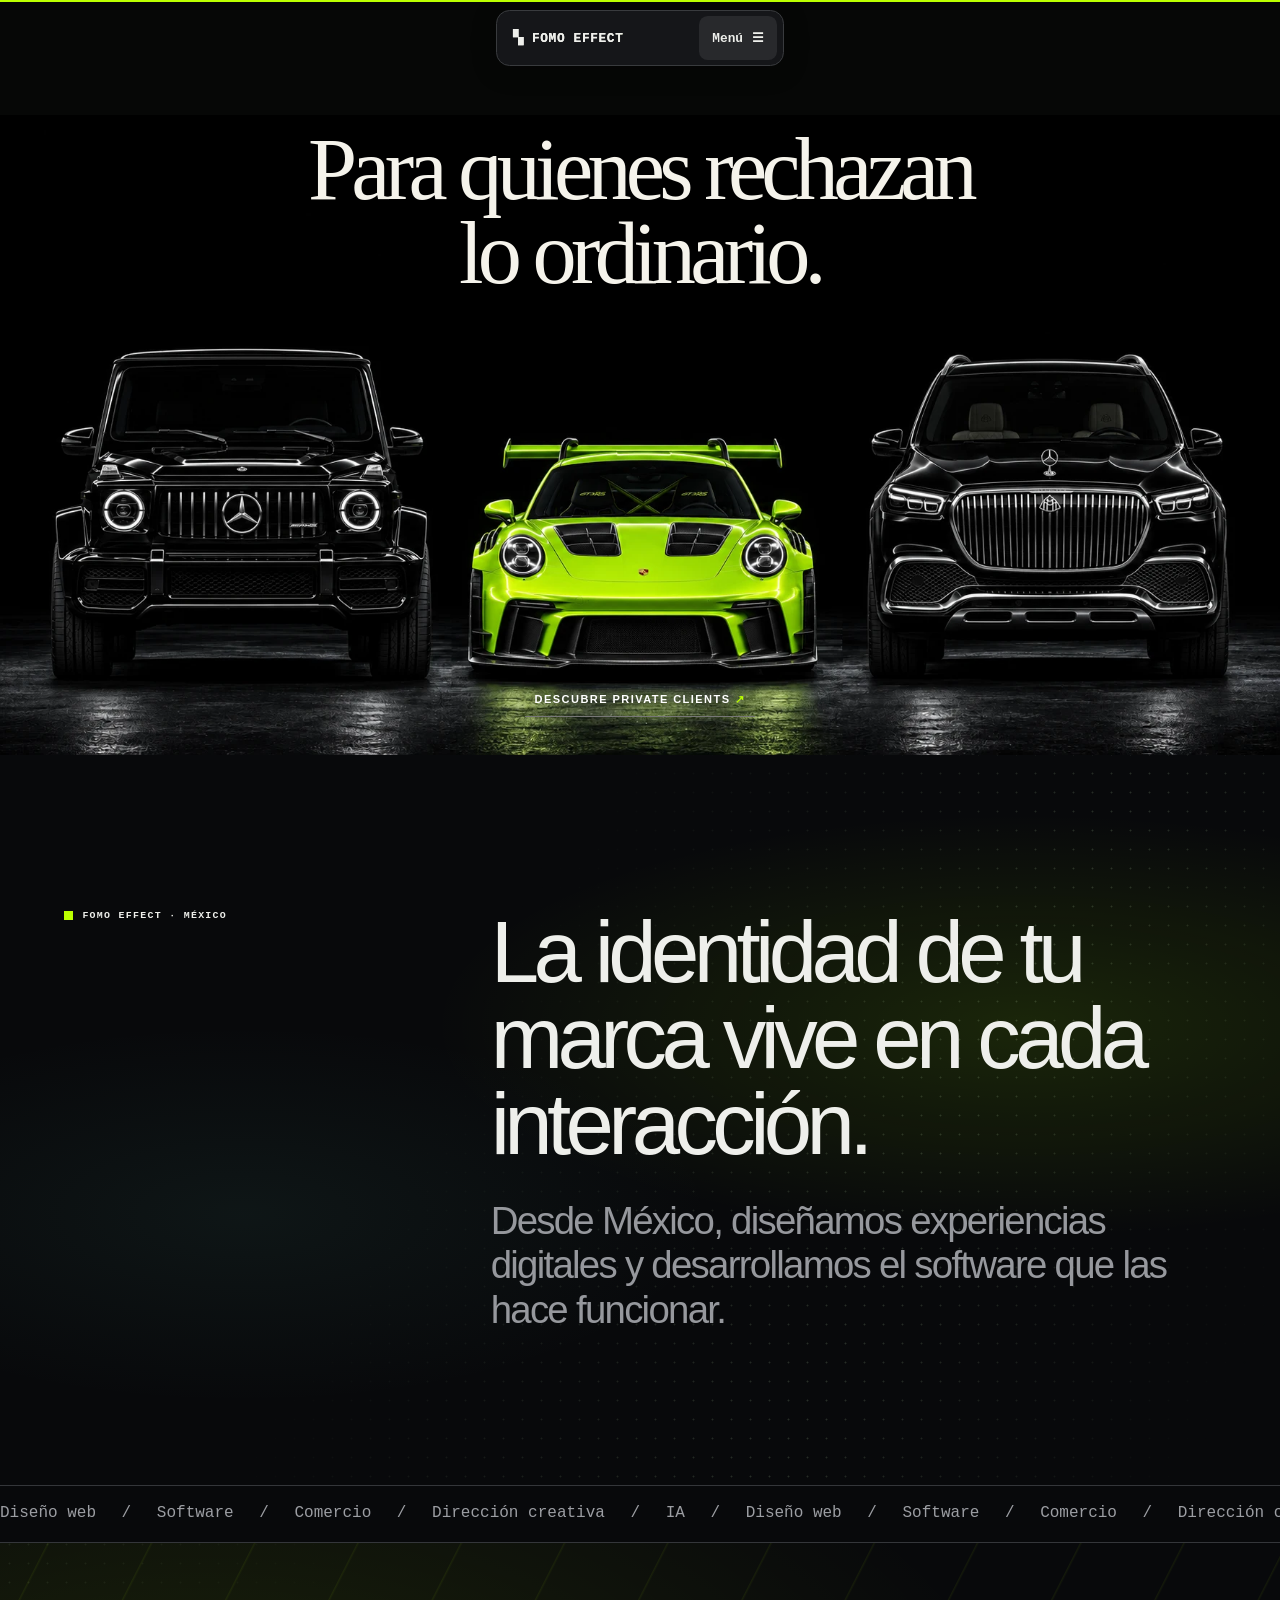
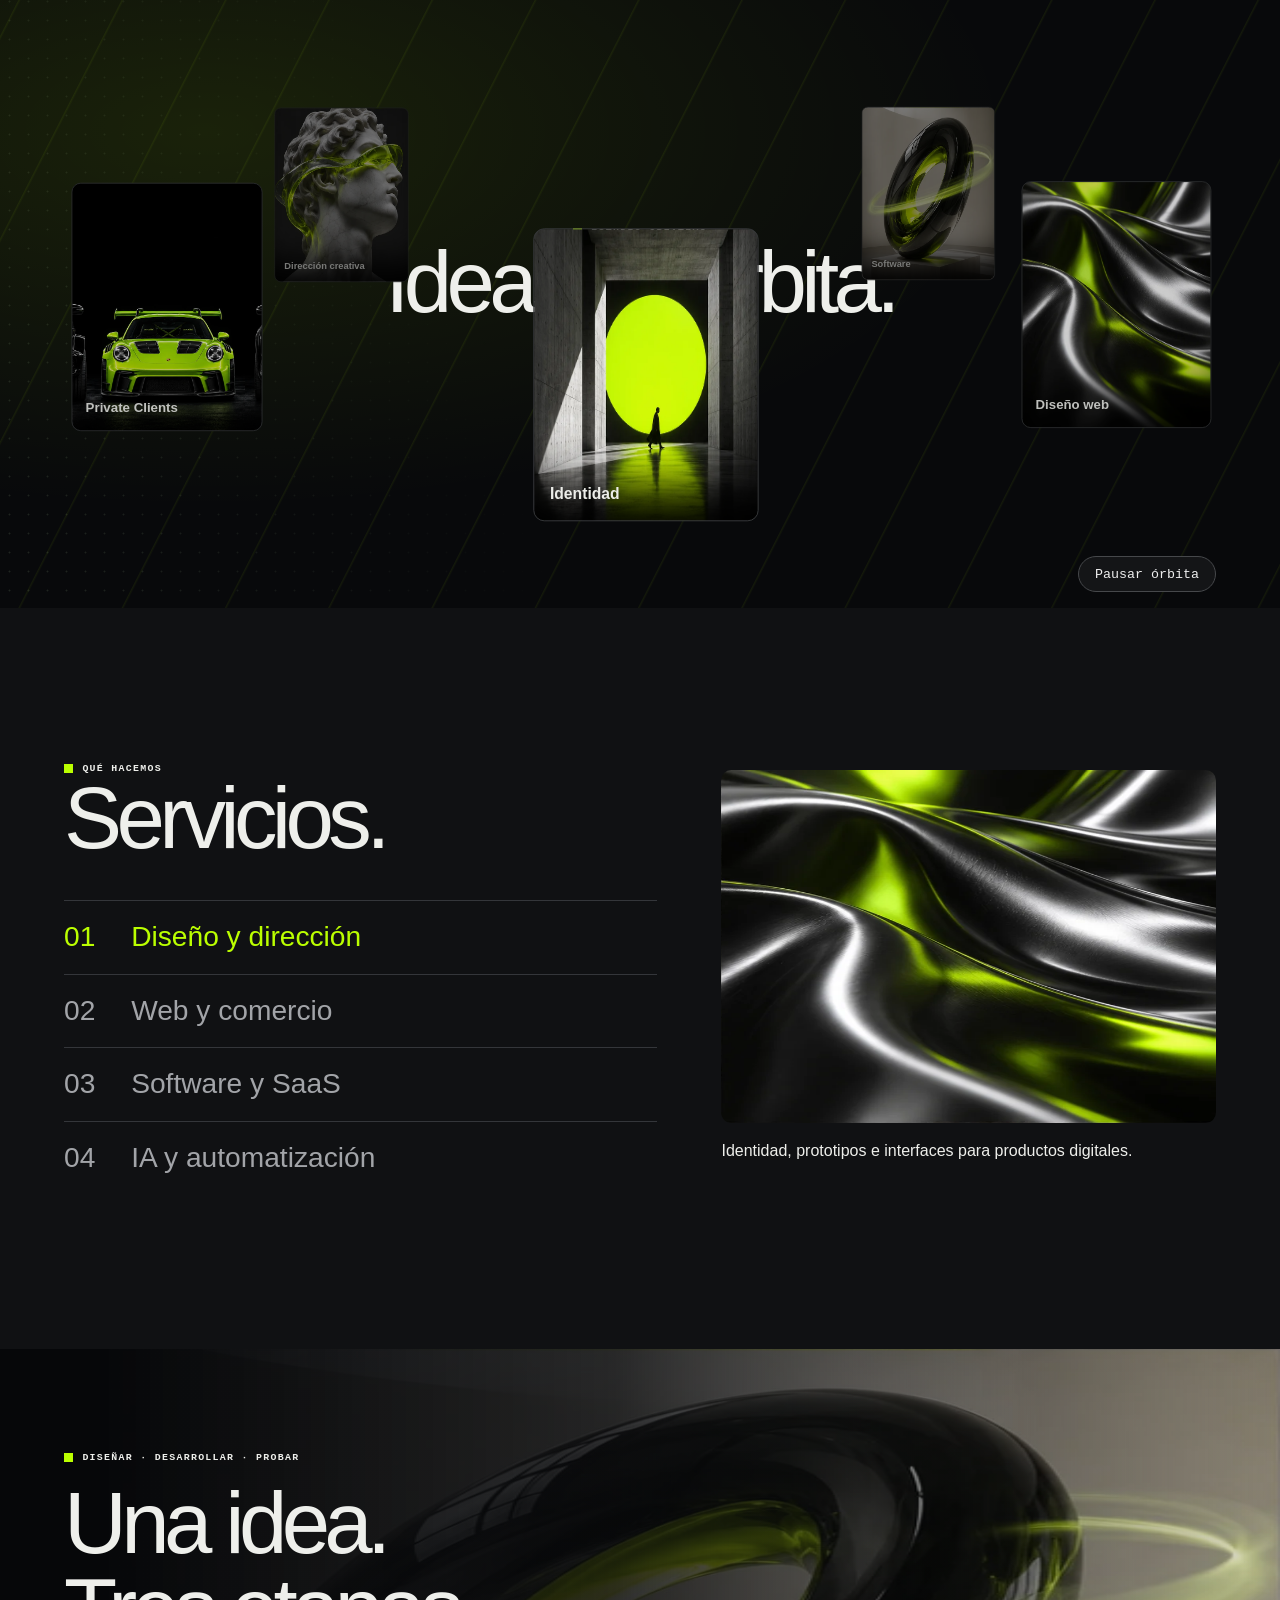
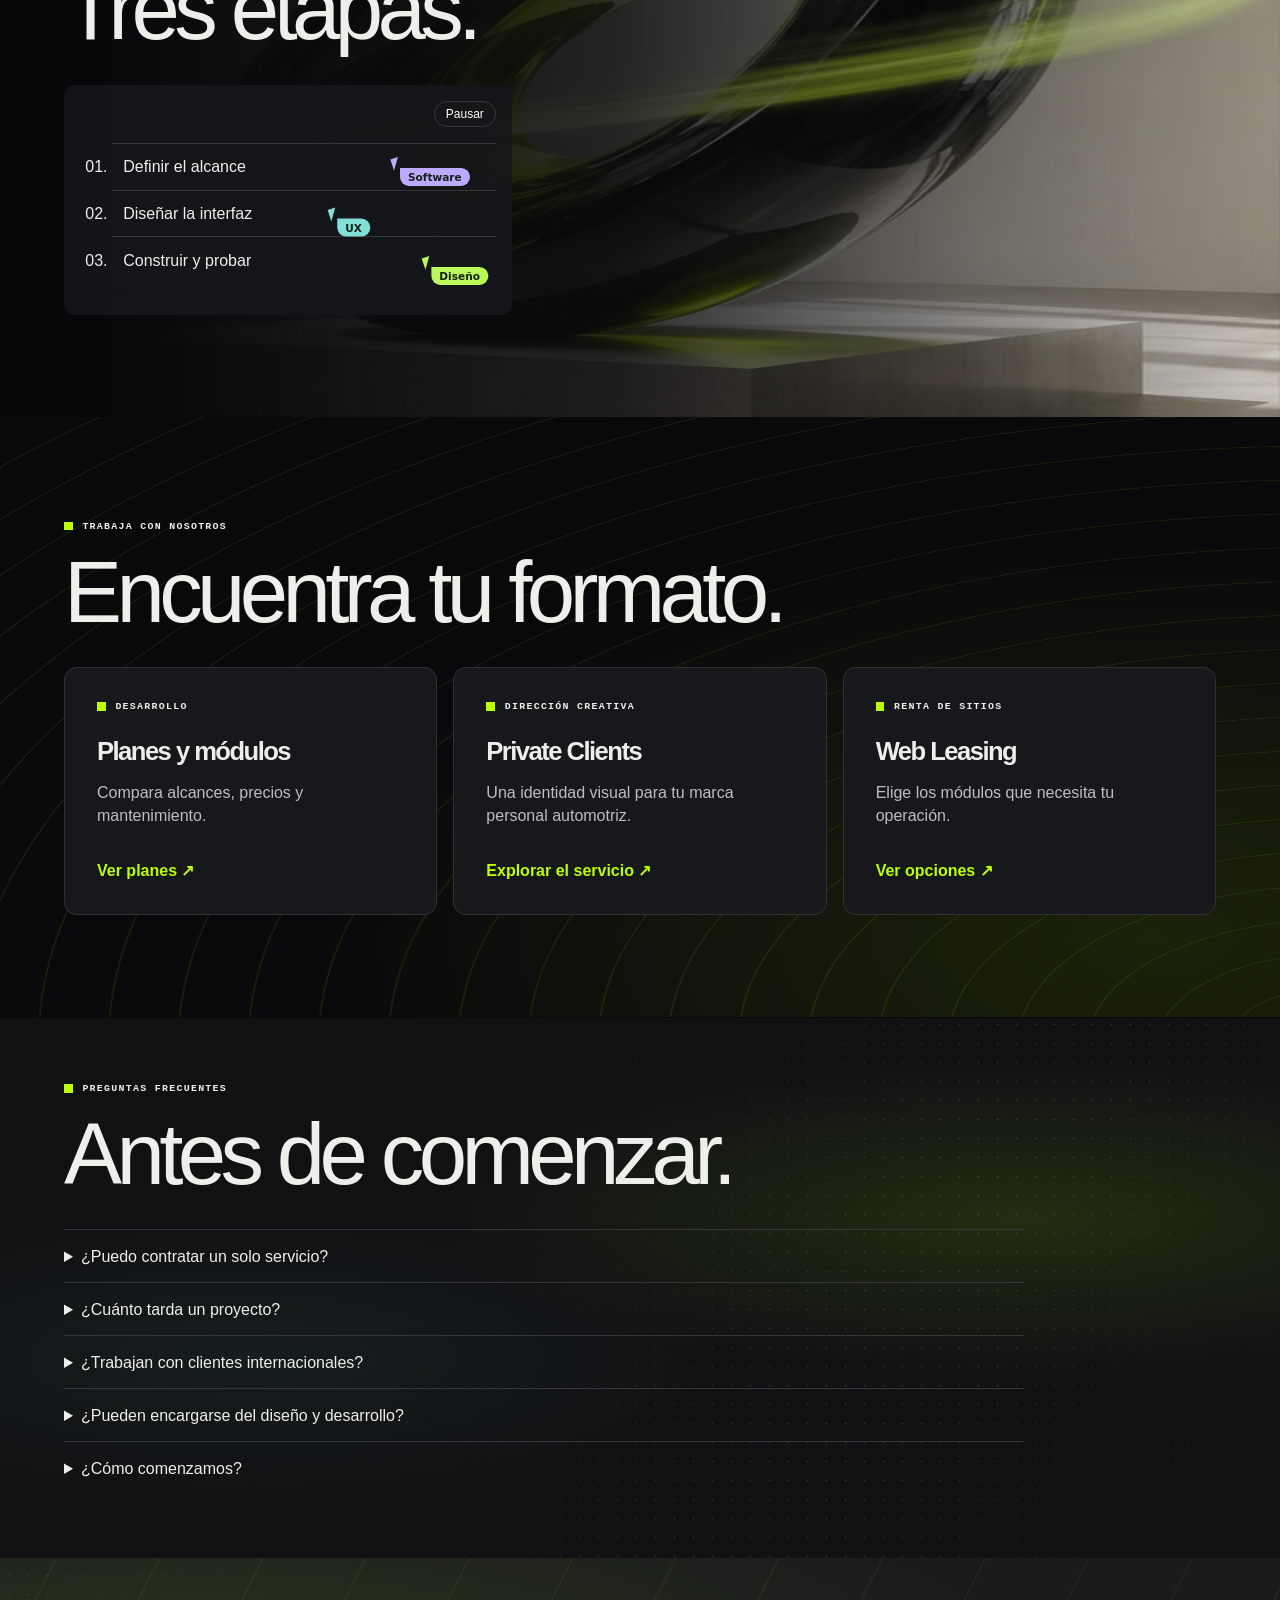
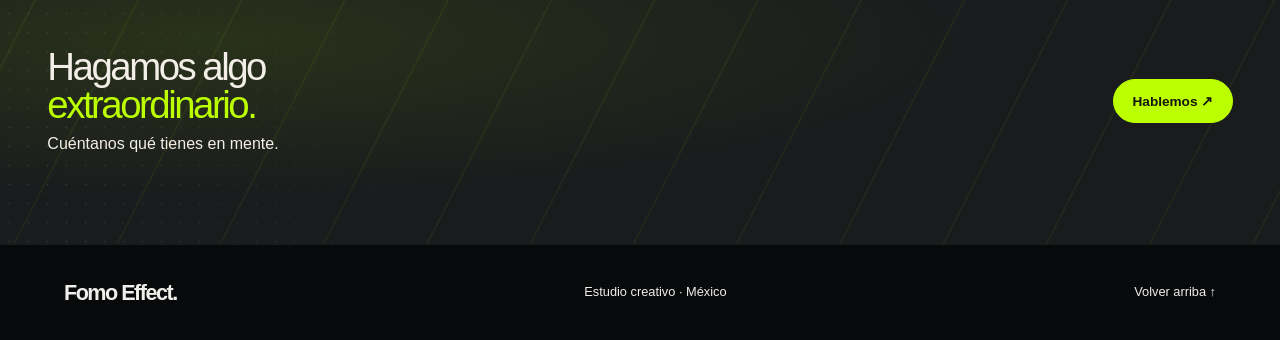
==== commit 20e4b4f7: "animationes" ====
--- a/index.html
+++ b/index.html
@@ -1,5 +1,5 @@
 <!doctype html>
-<html lang="es-MX"><head><meta charset="utf-8"><meta name="viewport" content="width=device-width,initial-scale=1"><meta name="theme-color" content="#080908"><meta name="description" content="FOMO EFFECT, estudio creativo en México. Diseño, software y dirección creativa automotriz."><title>FOMO EFFECT — Estudio creativo</title><link rel="preload" as="image" href="assets/motor.webp"><link rel="stylesheet" href="assets/studio.css"><script defer src="assets/swarm.js"></script><link rel="stylesheet" href="assets/strata.css"><script defer src="assets/strata.js"></script><link rel="stylesheet" href="assets/navigation.css"><script defer src="assets/interior.js"></script></head>
+<html lang="es-MX"><head><meta charset="utf-8"><meta name="viewport" content="width=device-width,initial-scale=1"><meta name="theme-color" content="#080908"><meta name="description" content="FOMO EFFECT, estudio creativo en México. Diseño, software y dirección creativa automotriz."><title>FOMO EFFECT — Estudio creativo</title><link rel="preload" as="image" href="assets/motor.webp"><link rel="stylesheet" href="assets/studio.css"><script defer src="assets/swarm.js"></script><link rel="stylesheet" href="assets/strata.css"><script defer src="assets/strata.js"></script><link rel="stylesheet" href="assets/navigation.css"><script defer src="assets/interior.js"></script><link rel="stylesheet" href="assets/scroll-motion.css"><script defer src="assets/scroll-motion.js"></script></head>
 <body><a class="skip" href="#studio">Saltar al estudio</a>
 <div class="site-nav"><a class="site-brand" aria-label="FOMO EFFECT, inicio" href="index.html">▚ FOMO EFFECT</a><details><summary>Menú <span aria-hidden="true">☰</span></summary><nav aria-label="Navegación principal"><div><b>Estudio</b><a href="index.html" aria-current="page">Inicio</a><a href="index.html#services">Servicios</a><a href="planes/index.html">Planes</a><a href="index.html#contact">Contacto</a></div><div><b>Private Clients</b><a href="private-clients/index.html">Private Clients</a><a href="private-clients/servicios/index.html">Guía de servicios</a></div><div><b>Web Leasing</b><a href="web-leasing/index.html">Web Leasing</a><a href="web-leasing/mods/index.html">Fomo Mods</a><a href="web-leasing/cloud/index.html">Fomo Cloud</a><a href="web-leasing/adquirir-mi-sitio/index.html">Adquirir mi sitio</a><a href="web-leasing/condiciones/index.html">Condiciones</a><a href="web-leasing/solicitud/index.html">Solicitudes</a></div></nav></details></div><header class="garage" id="hero">
 <h1>Para quienes rechazan<br>lo ordinario.</h1><a class="caption" href="private-clients/index.html">Descubre Private Clients <span>↗</span></a></header>
--- a/assets/navigation.css
+++ b/assets/navigation.css
@@ -20,3 +20,20 @@
 .site-nav nav a:is(:hover,[aria-current]), .site-nav summary:hover { color:#bbff00; background:#252725; }
 .site-nav :focus-visible { outline:2px solid #bbff00; outline-offset:2px; }
 @media(max-width:600px){ .site-nav nav { grid-template-columns:1fr; gap:.4rem; } .site-nav nav>div+div { border-top:1px solid #333538; padding-top:.5rem; } }
+@media (prefers-reduced-motion:no-preference) {
+  .motion-word { display:inline-block; animation:word-resolve .44s var(--delay) cubic-bezier(.2,.7,.2,1) backwards; }
+  @keyframes word-resolve { from { opacity:.15; filter:blur(4px); transform:translateY(.35em); } }
+  .site-nav details[open] nav>div { animation:menu-arrive .24s ease-out backwards; }
+  .site-nav details[open] nav>div:nth-child(2) { animation-delay:40ms; }
+  .site-nav details[open] nav>div:nth-child(3) { animation-delay:80ms; }
+  @keyframes menu-arrive { from { opacity:.25; translate:0 6px; } }
+  .motion-spark { position:fixed; z-index:150; pointer-events:none; width:0; height:0; }
+  .motion-spark i { position:absolute; width:7px; height:2px; border-radius:2px; background:#bbff00; animation:spark-out .36s ease-out both; }
+  @keyframes spark-out {
+    from { transform:rotate(var(--angle)) translateX(5px); opacity:1; }
+    to { transform:rotate(var(--angle)) translateX(22px) scaleX(.35); opacity:0; }
+  }
+}
+@media (hover:hover) and (pointer:fine) and (prefers-reduced-motion:no-preference) {
+  body .motion-tilt:hover { transform:perspective(800px) rotateX(var(--pitch)) rotateY(var(--yaw)); transition:transform .12s ease-out; }
+}
--- a/assets/scroll-motion.css
+++ b/assets/scroll-motion.css
@@ -0,0 +1,51 @@
+/* Ambient light stays behind content and never participates in hit testing. */
+.light-stage { position:relative; isolation:isolate; }
+.light-field {
+  position:absolute; inset:0; z-index:-1; pointer-events:none; overflow:hidden;
+  border-radius:inherit; contain:paint;
+}
+.light-field::before,.light-field::after { content:""; position:absolute; inset:-4% 0; }
+.light-field::before {
+  background:radial-gradient(ellipse 55% 32% at 80% 38%,#a6ff001e,transparent 84%),
+             radial-gradient(ellipse 46% 30% at 19% 62%,#62beac12,transparent 80%);
+}
+.light-field::after {
+  background-image:radial-gradient(circle,#d8ffc643 .8px,transparent 1.15px);
+  background-size:19px 19px; mask-image:linear-gradient(118deg,transparent 36%,#0009 69%,transparent 94%);
+}
+.field-1::before { background:repeating-linear-gradient(117deg,transparent 0 54px,#baff0011 55px,transparent 57px 92px),radial-gradient(ellipse at 16% 30%,#baff001a,transparent 53%); }
+.field-1::after { mask-image:linear-gradient(72deg,#0007,transparent 40%); }
+.field-2::before { background:repeating-radial-gradient(ellipse at 105% 100%,transparent 0 44px,#bbff001a 45px,transparent 47px 70px); }
+.field-2::after { background:radial-gradient(ellipse at 90% 84%,#bbff001b,transparent 52%);mask-image:none; }
+@media(prefers-reduced-motion:no-preference) {
+  .text-arrival { animation:editorial-resolve .55s cubic-bezier(.2,.65,.2,1) backwards; }
+  h1.text-arrival,h2.text-arrival { animation-name:headline-reveal; animation-duration:.72s; }
+  @keyframes editorial-resolve { from { opacity:.55; translate:0 .38rem; } }
+  @keyframes headline-reveal { from { clip-path:inset(0 0 80% 0); opacity:.6; } to { clip-path:inset(-12% -2%); } }
+  :is(.choices button,.site-nav nav a,.fomo-cta,.button,.private-button):active { scale:.98; }
+  @supports (animation-timeline:scroll()) {
+    body::after { content:""; position:fixed; z-index:115; inset:0 0 auto; height:2px; background:#bbff00; pointer-events:none; transform-origin:left; animation:reading-line linear both; animation-timeline:scroll(root); }
+    @keyframes reading-line { from { transform:scaleX(0); } to { transform:scaleX(1); } }
+    .light-stage { view-timeline-name:--surface; }
+    .light-field::before { animation:light-travel linear both; animation-timeline:--surface; }
+    @keyframes light-travel { from { transform:translateY(-3%) scale(1.04); } to { transform:translateY(3%) scale(1.04); } }
+    .service-view .tile { animation:art-expand linear both; animation-timeline:view(); animation-range:entry 0% cover 40%; }
+    @keyframes art-expand { from { clip-path:inset(8% 5% round 1.3rem); } to { clip-path:inset(0 round .65rem); } }
+  }
+}
+@media(max-width:600px) {
+  .light-field::after { background-size:24px 24px; opacity:.65; }
+  .text-arrival { animation-duration:.35s; }
+}
+@media(prefers-reduced-motion:no-preference) {
+  .site-brand { background-image:linear-gradient(110deg,#efefe9 33%,#bbff00 47%,#fff 52%,#efefe9 67%); background-size:285% 100%; background-clip:text; }
+  .site-nav .site-brand:is(:hover,:focus-visible) { color:transparent; animation:brand-sheen .85s ease-out both; }
+  @keyframes brand-sheen { from { background-position:100% 0; } to { background-position:0 0; } }
+  :is(.offers a,.private-card,.fomo-grid article,.ps-details section):focus-within {
+    outline:1px solid #bbff0066; outline-offset:2px;
+  }
+  :is(.questions,.leasing-panel) details[open]>:not(summary) { animation:answer-unfold .28s ease-out; }
+  @keyframes answer-unfold { from { opacity:.4; translate:0 -.35rem; } }
+  :is(.private-form,.leasing-form) :is(input,textarea,select) { transition:border-color .2s,box-shadow .2s; }
+  :is(.private-form,.leasing-form) :is(input,textarea,select):focus-visible { border-color:#bbff00; box-shadow:0 0 0 3px #bbff0022; }
+}
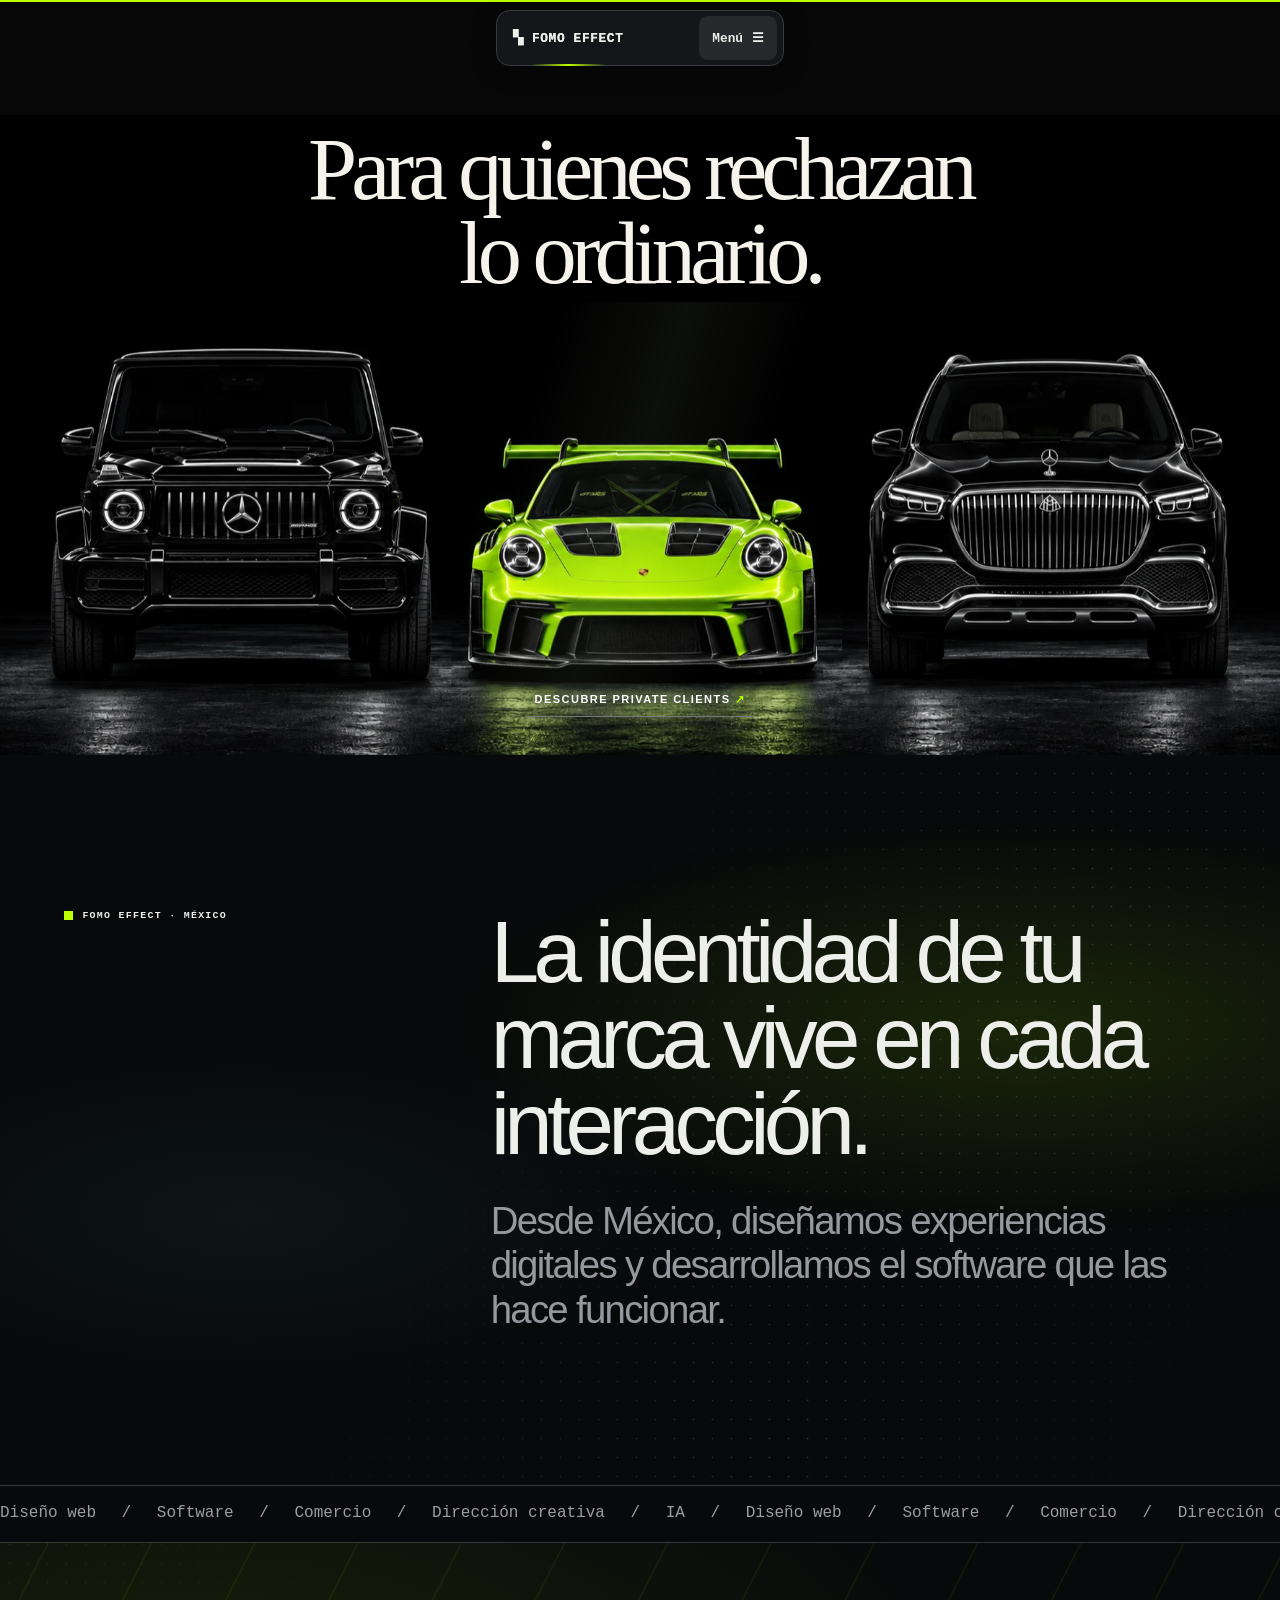
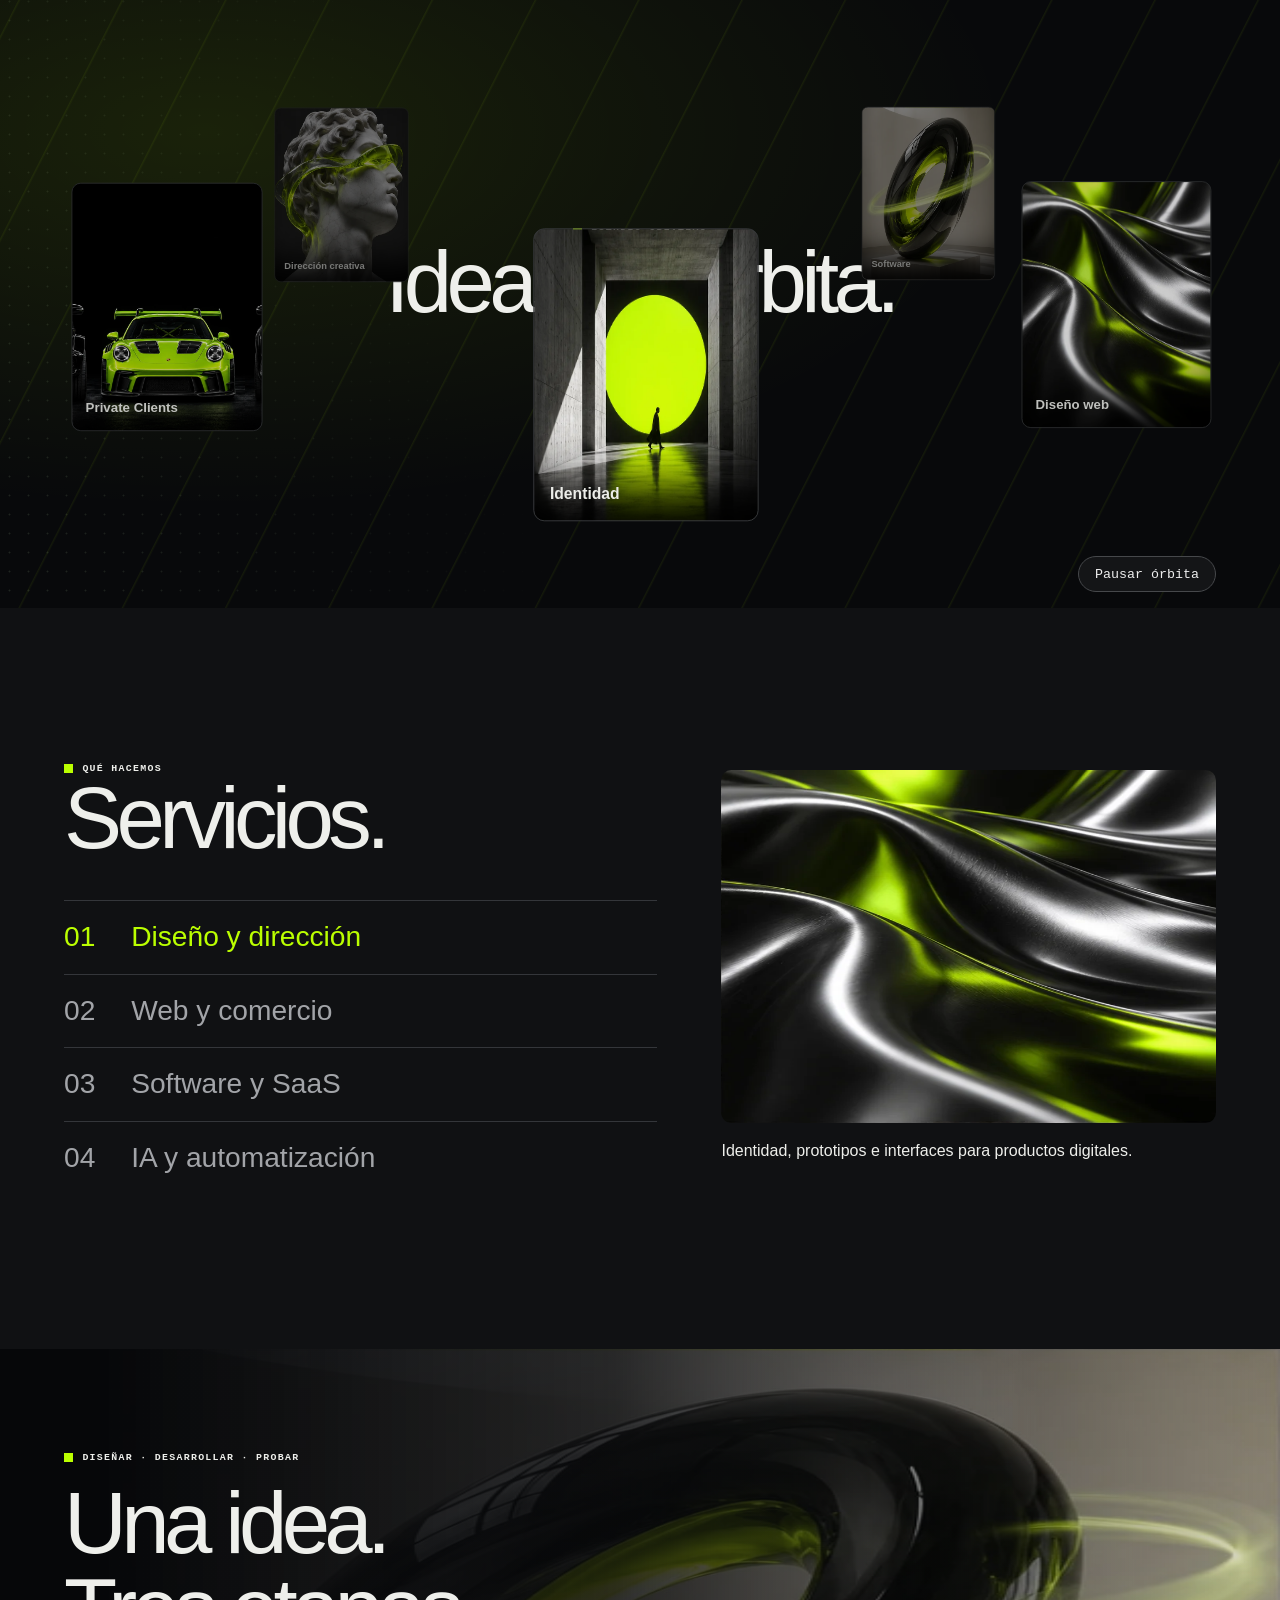
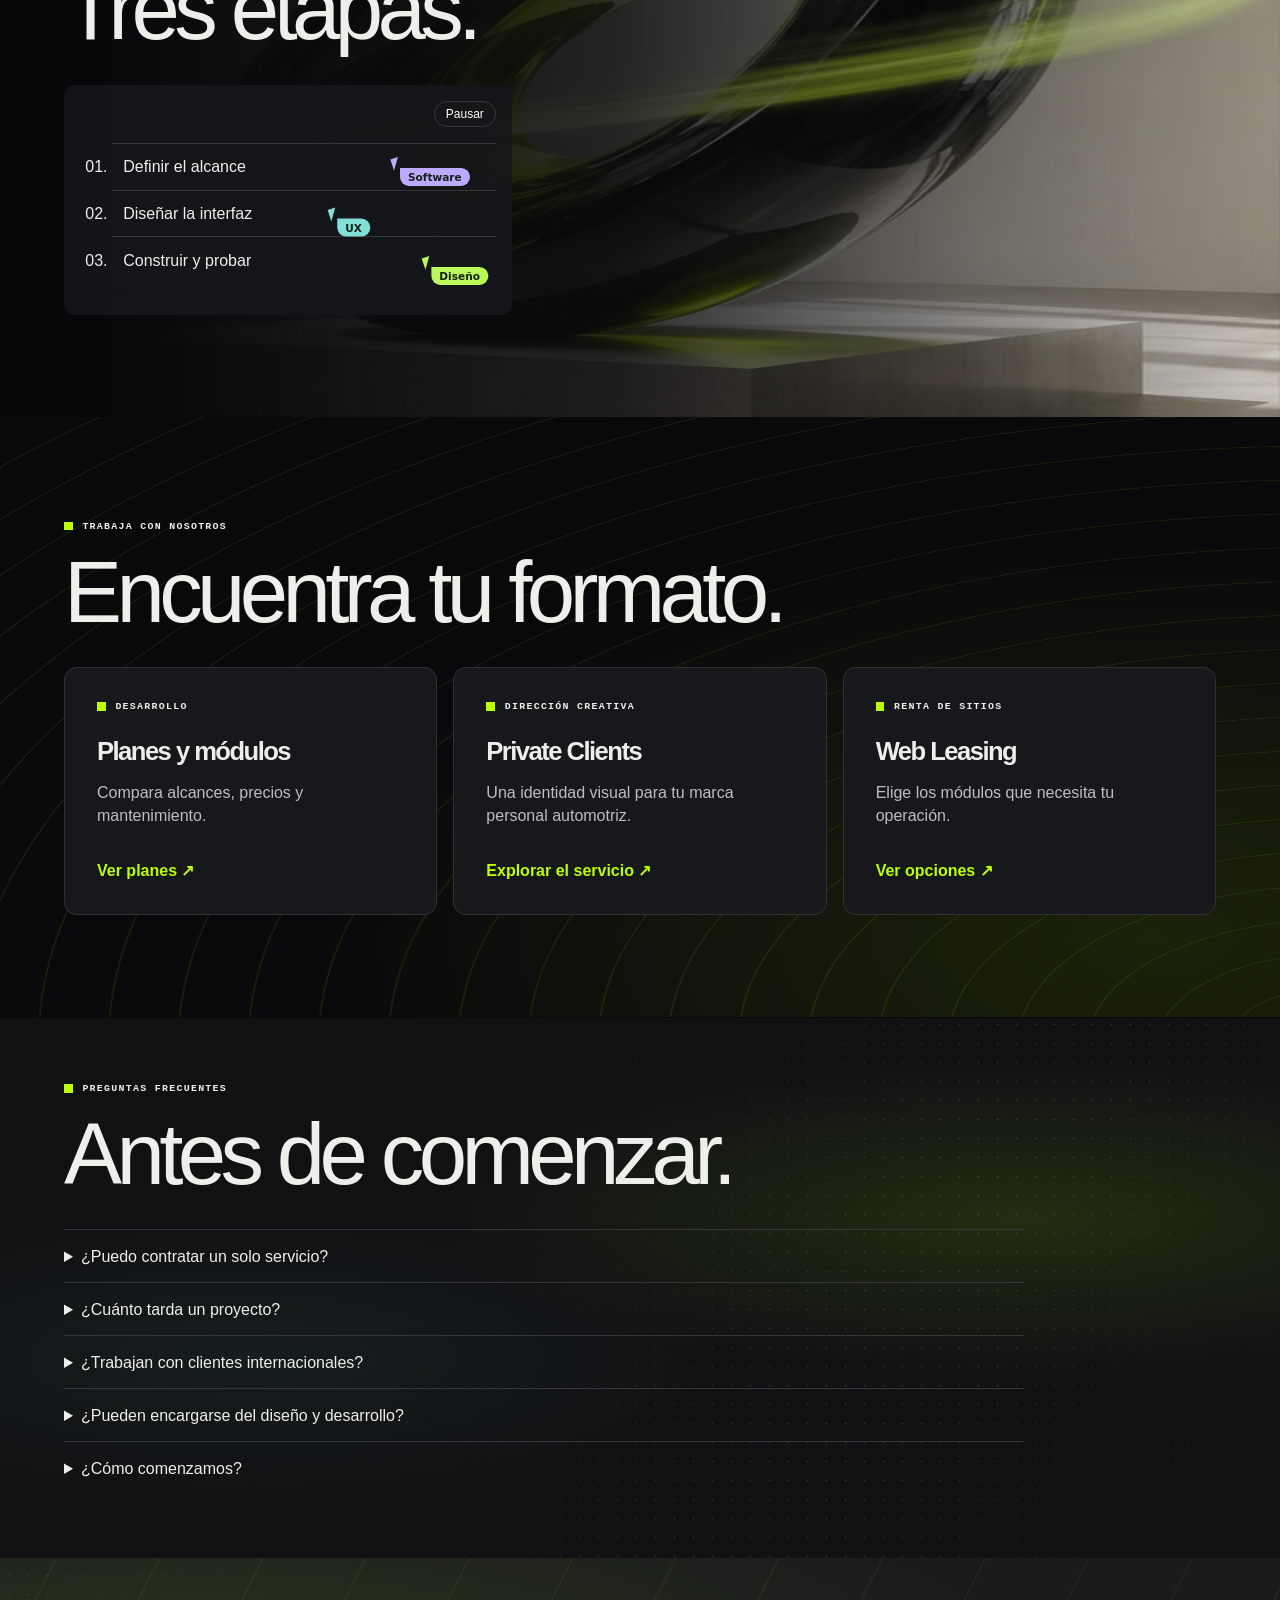
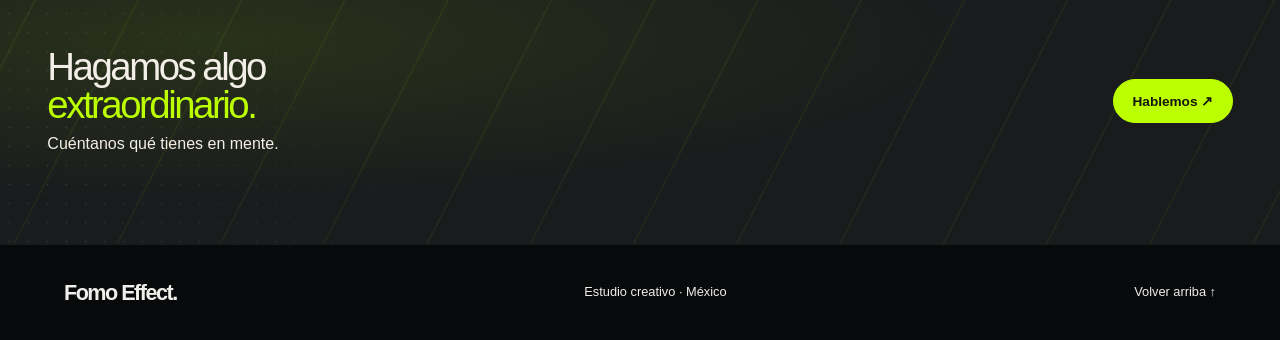
==== commit 19e46473: "portada" ====
--- a/index.html
+++ b/index.html
@@ -1,5 +1,5 @@
 <!doctype html>
-<html lang="es-MX"><head><meta charset="utf-8"><meta name="viewport" content="width=device-width,initial-scale=1"><meta name="theme-color" content="#080908"><meta name="description" content="FOMO EFFECT, estudio creativo en México. Diseño, software y dirección creativa automotriz."><title>FOMO EFFECT — Estudio creativo</title><link rel="preload" as="image" href="assets/motor.webp"><link rel="stylesheet" href="assets/studio.css"><script defer src="assets/swarm.js"></script><link rel="stylesheet" href="assets/strata.css"><script defer src="assets/strata.js"></script><link rel="stylesheet" href="assets/navigation.css"><script defer src="assets/interior.js"></script><link rel="stylesheet" href="assets/scroll-motion.css"><script defer src="assets/scroll-motion.js"></script></head>
+<html lang="es-MX"><head><meta charset="utf-8"><meta name="viewport" content="width=device-width,initial-scale=1"><meta name="theme-color" content="#080908"><meta name="description" content="FOMO EFFECT, estudio creativo en México. Diseño, software y dirección creativa automotriz."><title>FOMO EFFECT — Estudio creativo</title><link rel="preload" as="image" href="assets/motor.webp"><link rel="stylesheet" href="assets/studio.css"><script defer src="assets/swarm.js"></script><link rel="stylesheet" href="assets/strata.css"><script defer src="assets/strata.js"></script><link rel="stylesheet" href="assets/navigation.css"><script defer src="assets/interior.js"></script><link rel="stylesheet" href="assets/scroll-motion.css?v=ab4ad70b68"><script defer src="assets/scroll-motion.js"></script></head>
 <body><a class="skip" href="#studio">Saltar al estudio</a>
 <div class="site-nav"><a class="site-brand" aria-label="FOMO EFFECT, inicio" href="index.html">▚ FOMO EFFECT</a><details><summary>Menú <span aria-hidden="true">☰</span></summary><nav aria-label="Navegación principal"><div><b>Estudio</b><a href="index.html" aria-current="page">Inicio</a><a href="index.html#services">Servicios</a><a href="planes/index.html">Planes</a><a href="index.html#contact">Contacto</a></div><div><b>Private Clients</b><a href="private-clients/index.html">Private Clients</a><a href="private-clients/servicios/index.html">Guía de servicios</a></div><div><b>Web Leasing</b><a href="web-leasing/index.html">Web Leasing</a><a href="web-leasing/mods/index.html">Fomo Mods</a><a href="web-leasing/cloud/index.html">Fomo Cloud</a><a href="web-leasing/adquirir-mi-sitio/index.html">Adquirir mi sitio</a><a href="web-leasing/condiciones/index.html">Condiciones</a><a href="web-leasing/solicitud/index.html">Solicitudes</a></div></nav></details></div><header class="garage" id="hero">
 <h1>Para quienes rechazan<br>lo ordinario.</h1><a class="caption" href="private-clients/index.html">Descubre Private Clients <span>↗</span></a></header>
--- a/assets/scroll-motion.css
+++ b/assets/scroll-motion.css
@@ -49,3 +49,42 @@
   :is(.private-form,.leasing-form) :is(input,textarea,select) { transition:border-color .2s,box-shadow .2s; }
   :is(.private-form,.leasing-form) :is(input,textarea,select):focus-visible { border-color:#bbff00; box-shadow:0 0 0 3px #bbff0022; }
 }
+/* The camera and the scroll offset use separate layers to keep the typography still. */
+.garage { overflow:hidden; background-image:none; }
+.garage::before {
+  content:""; position:absolute; inset:0; z-index:-1; pointer-events:none;
+  background-image:url(motor.webp); background-repeat:no-repeat;
+  background-size:inherit; background-position:inherit;
+}
+.site-nav summary span { transition:rotate .3s ease; }
+.site-nav details[open] summary span { rotate:90deg; }
+@media (prefers-reduced-motion:no-preference) {
+  .garage::before { animation:garage-camera 9s ease-in-out infinite alternate; transform-origin:50% 75%; }
+  @keyframes garage-camera {
+    from { transform:scale(1) translateX(0); }
+    to { transform:scale(1.075) translateX(-.45%); }
+  }
+  .garage::after {
+    content:""; position:absolute; inset:40% 0 6%; pointer-events:none; z-index:-1;
+    background:linear-gradient(107deg,transparent 40%,#ddffc30f 49%,transparent 58%);
+    animation:studio-light 6s ease-in-out infinite;
+  }
+  @keyframes studio-light {
+    0%,100% { transform:translateX(-62%); opacity:0; }
+    20% { opacity:1; } 75%,99% { transform:translateX(64%); opacity:0; }
+  }
+  .site-nav { animation:nav-arrival .65s cubic-bezier(.16,1,.3,1) both; }
+  @keyframes nav-arrival { from { opacity:.2; translate:0 -1.1rem; } to { opacity:1; translate:0 0; } }
+  .site-nav::after {
+    content:""; position:absolute; bottom:-1px; left:12%; width:26%; height:2px;
+    border-radius:2px; pointer-events:none;
+    background:linear-gradient(90deg,transparent,#bbff00,transparent);
+    animation:nav-signal 3.4s ease-in-out infinite alternate;
+  }
+  @keyframes nav-signal { from { transform:translateX(0); } to { transform:translateX(190%); } }
+  @supports(animation-timeline:scroll()) {
+    .garage::before { animation:garage-camera 9s ease-in-out infinite alternate, garage-depth linear both; animation-timeline:auto,scroll(root); animation-range:normal,0 75vh; }
+    @keyframes garage-depth { from { translate:0 0; } to { translate:0 8%; } }
+  }
+}
+@media(prefers-reduced-motion:reduce){.site-nav summary span{transition:none}}
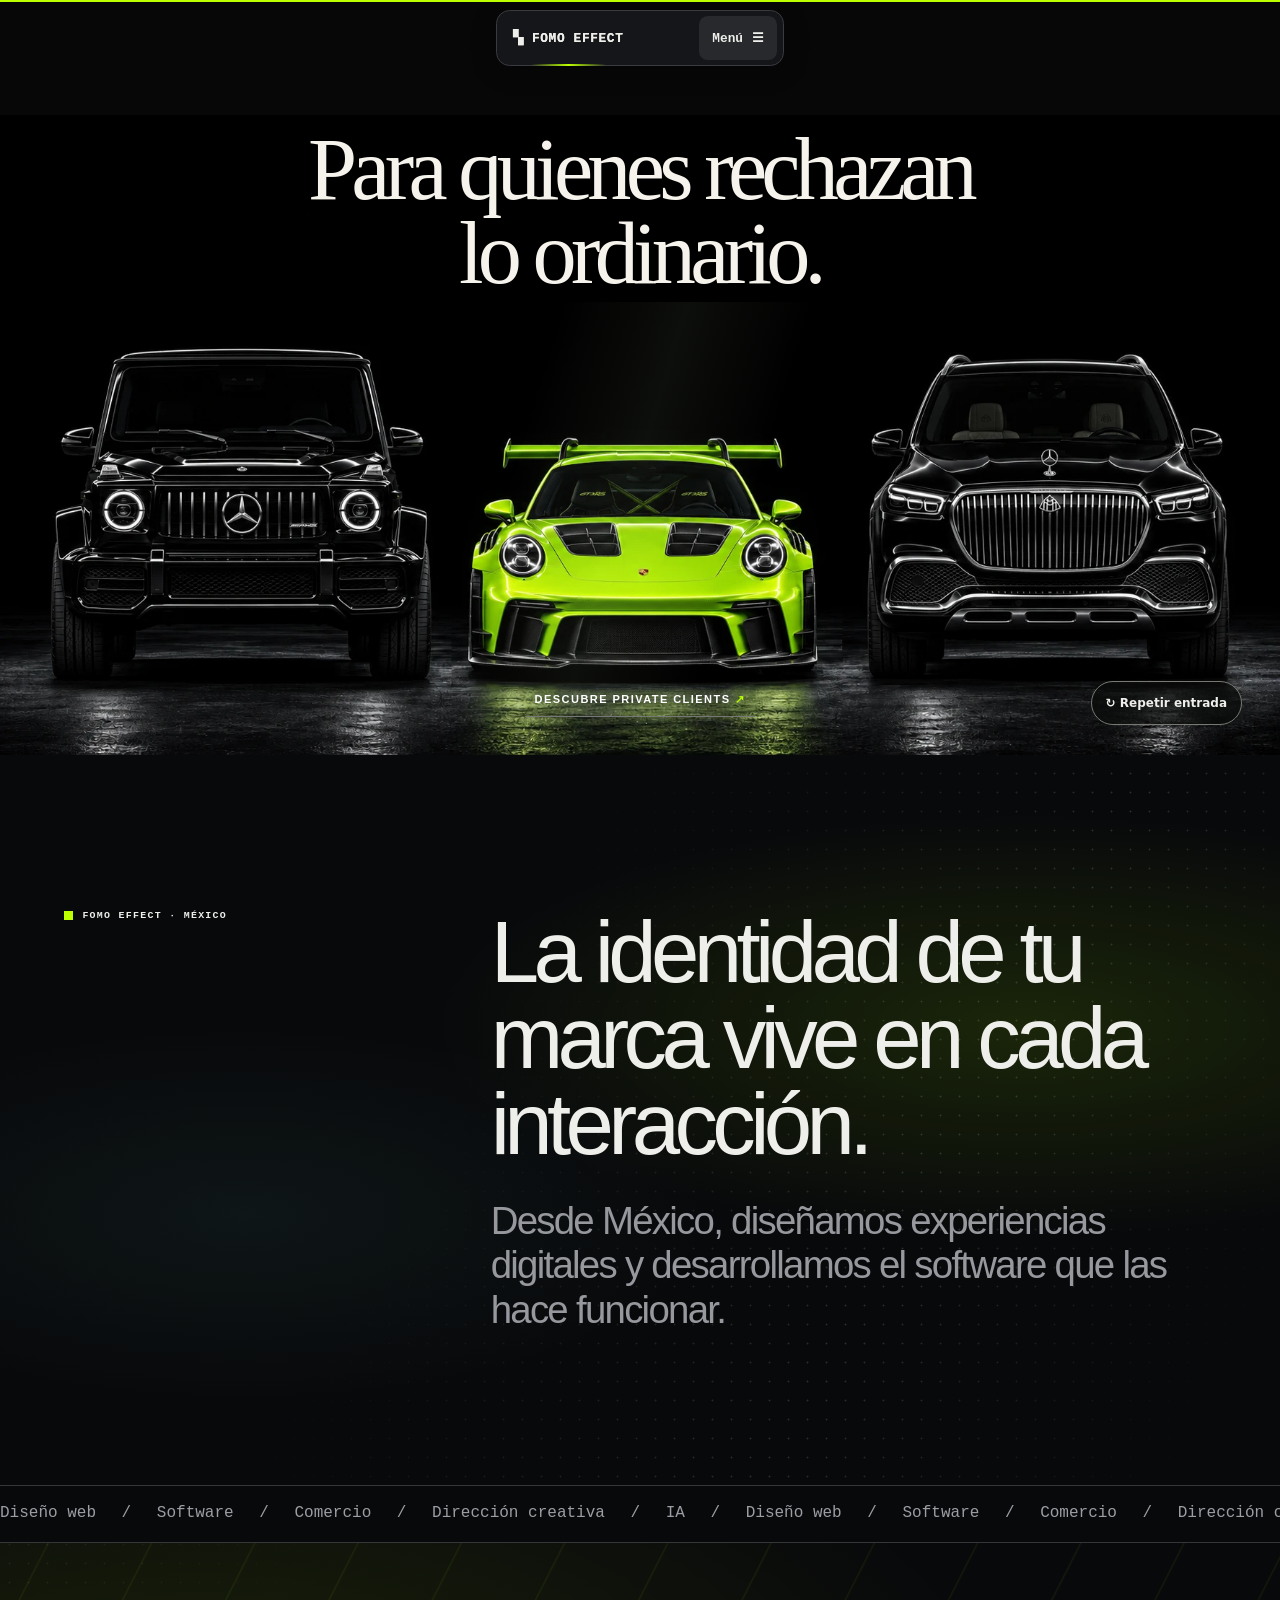
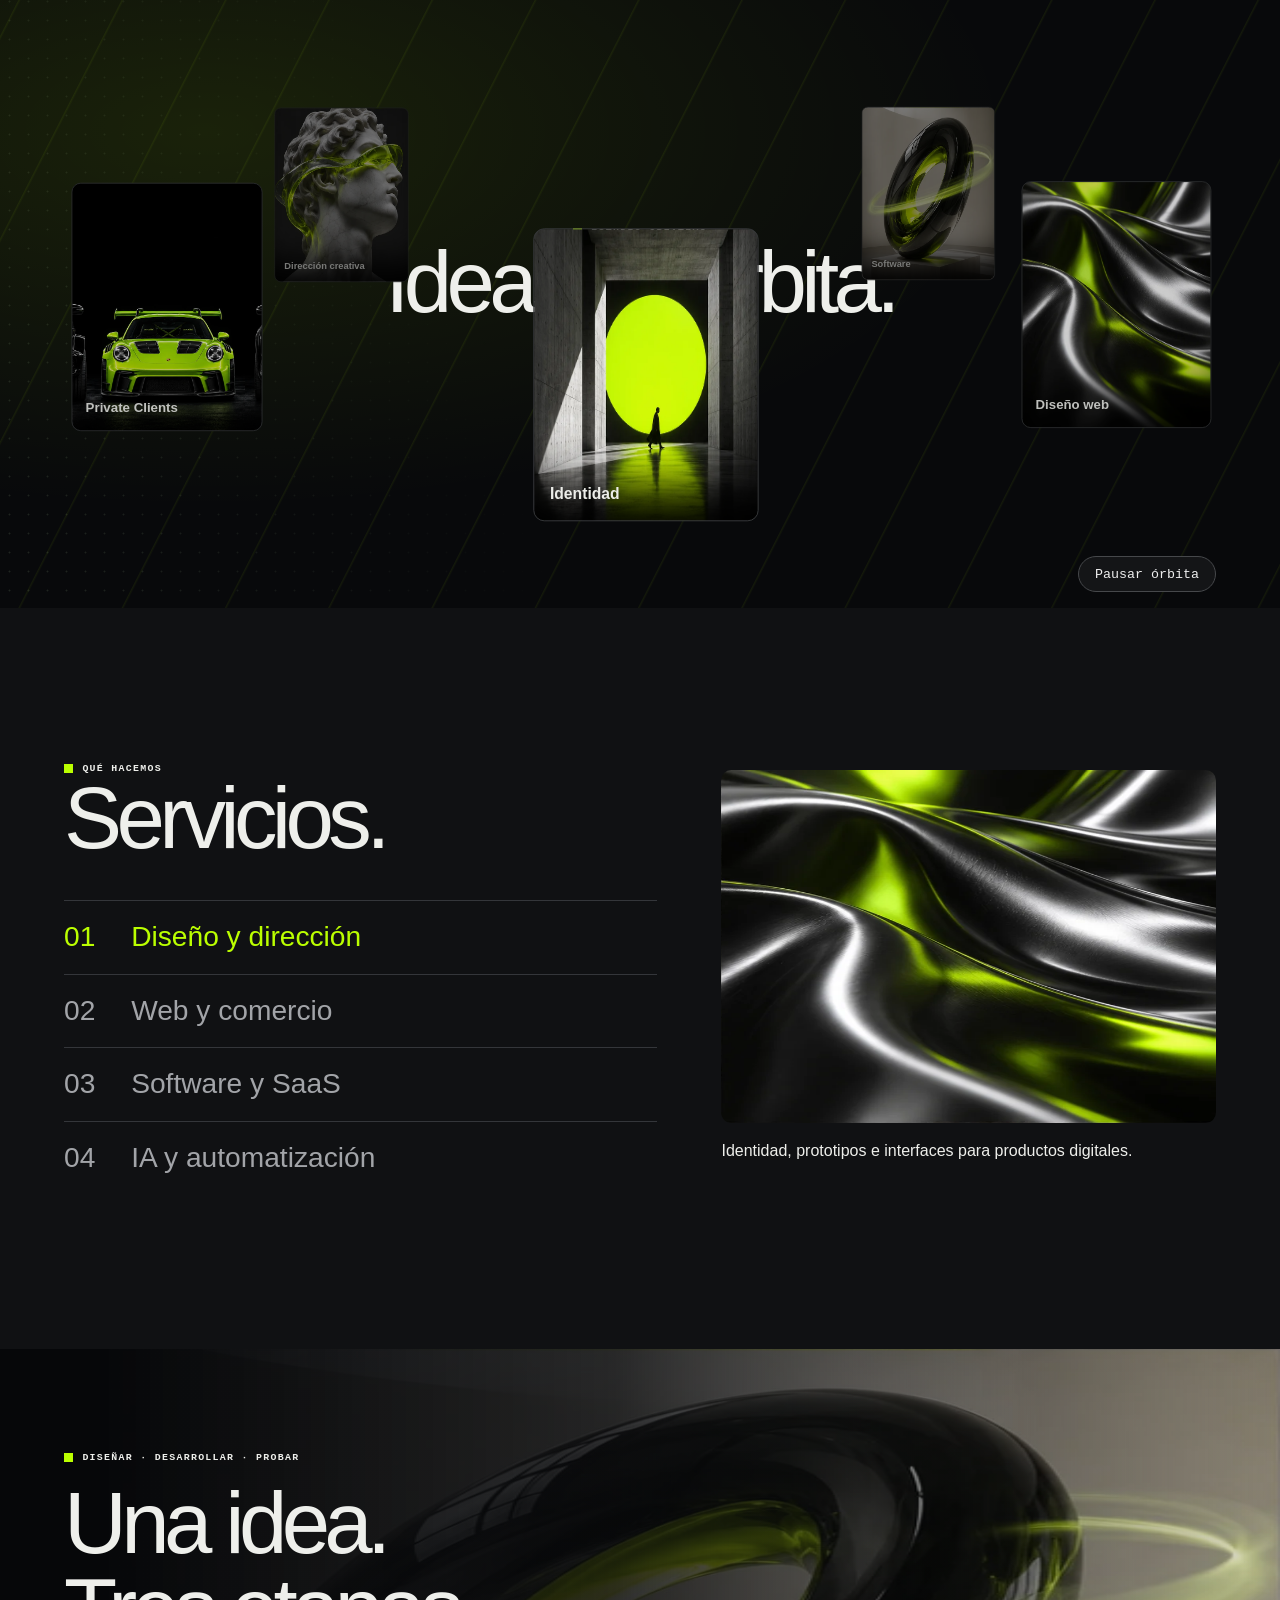
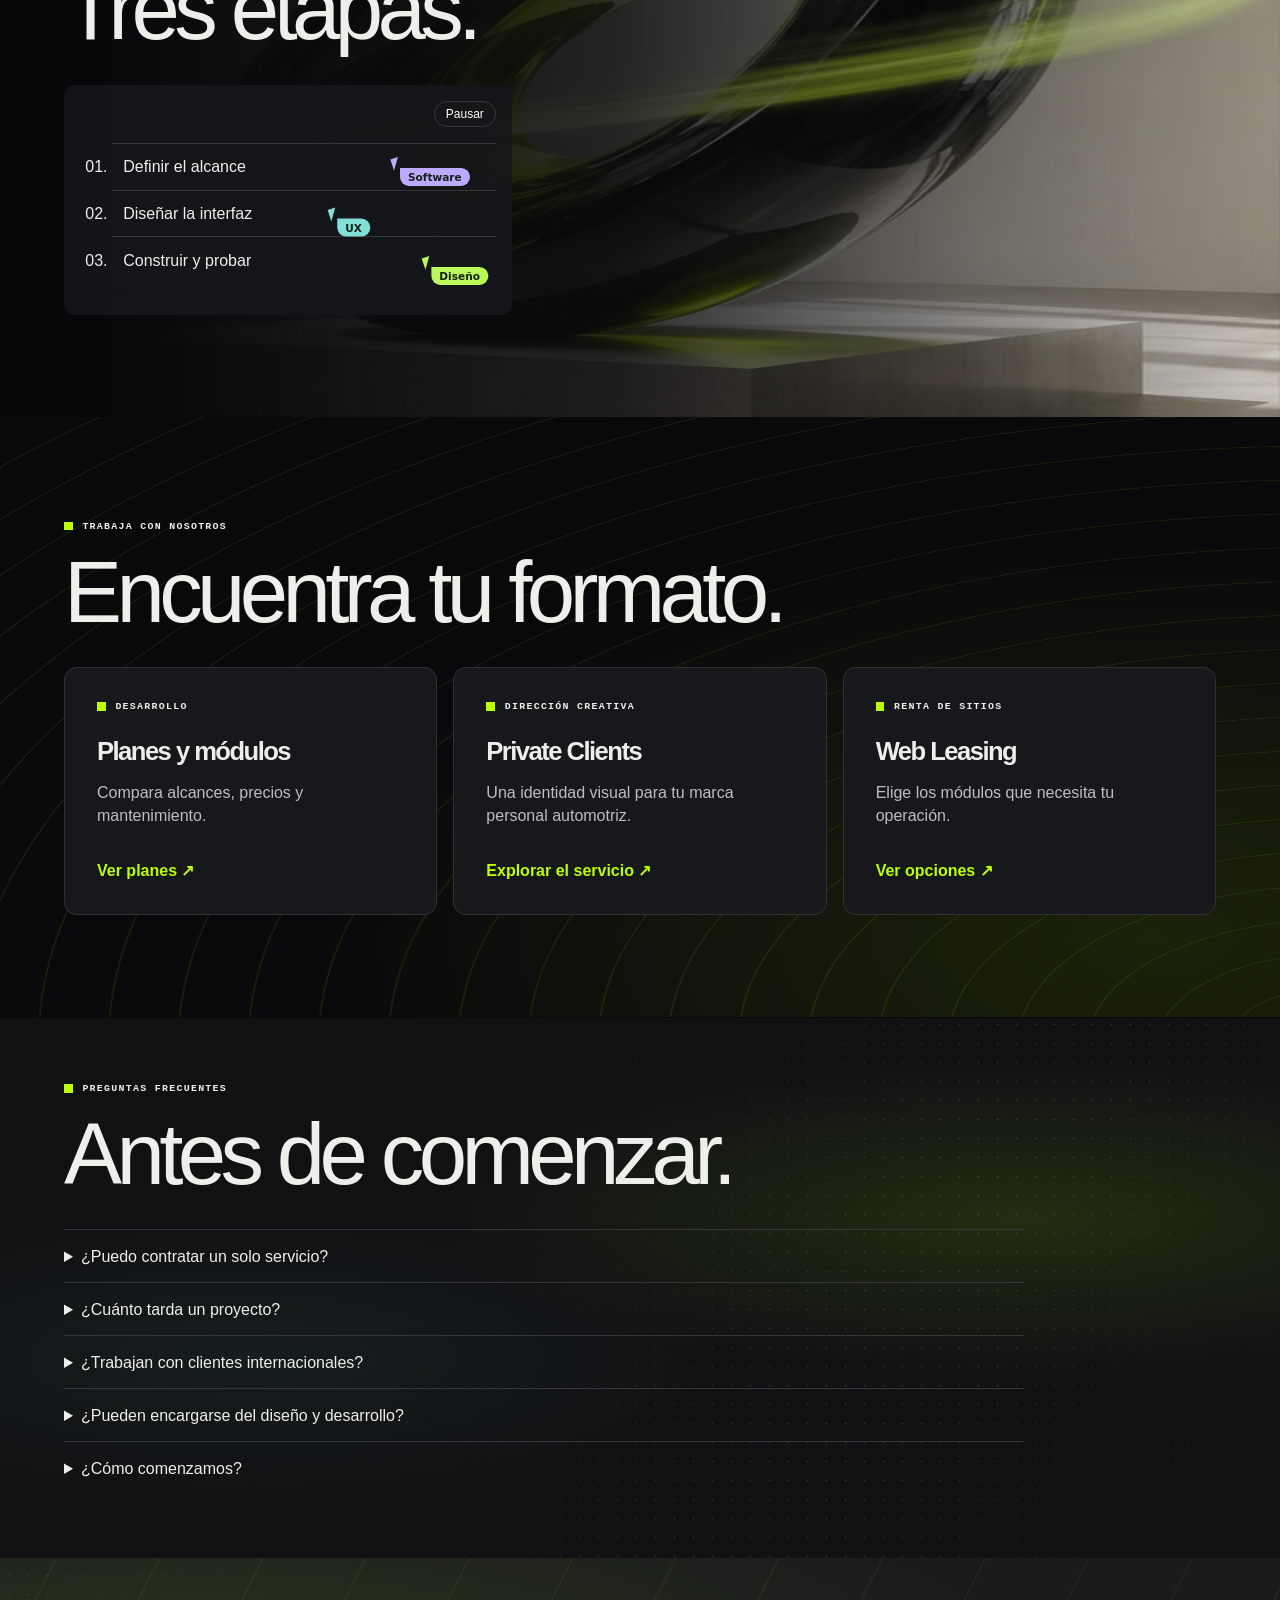
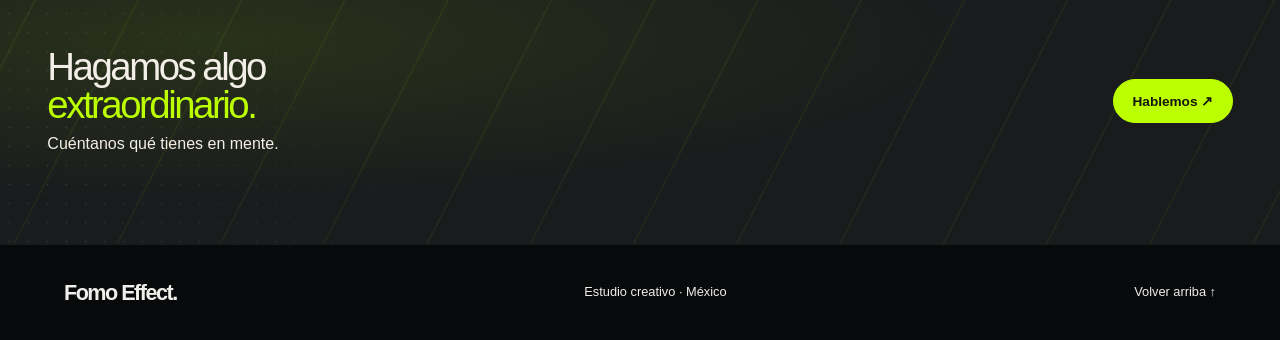
==== commit 3d2be089: "o" ====
--- a/index.html
+++ b/index.html
@@ -1,8 +1,10 @@
 <!doctype html>
-<html lang="es-MX"><head><meta charset="utf-8"><meta name="viewport" content="width=device-width,initial-scale=1"><meta name="theme-color" content="#080908"><meta name="description" content="FOMO EFFECT, estudio creativo en México. Diseño, software y dirección creativa automotriz."><title>FOMO EFFECT — Estudio creativo</title><link rel="preload" as="image" href="assets/motor.webp"><link rel="stylesheet" href="assets/studio.css"><script defer src="assets/swarm.js"></script><link rel="stylesheet" href="assets/strata.css"><script defer src="assets/strata.js"></script><link rel="stylesheet" href="assets/navigation.css"><script defer src="assets/interior.js"></script><link rel="stylesheet" href="assets/scroll-motion.css?v=ab4ad70b68"><script defer src="assets/scroll-motion.js"></script></head>
+<html lang="es-MX"><head><meta charset="utf-8"><meta name="viewport" content="width=device-width,initial-scale=1"><meta name="theme-color" content="#080908"><meta name="description" content="FOMO EFFECT, estudio creativo en México. Diseño, software y dirección creativa automotriz."><title>FOMO EFFECT — Estudio creativo</title><link rel="preload" as="image" href="assets/motor.webp"><link rel="stylesheet" href="assets/studio.css"><script defer src="assets/swarm.js"></script><link rel="stylesheet" href="assets/strata.css"><script defer src="assets/strata.js"></script><link rel="stylesheet" href="assets/navigation.css"><script defer src="assets/interior.js"></script><link rel="stylesheet" href="assets/scroll-motion.css?v=ab4ad70b68"><script defer src="assets/scroll-motion.js"></script><link rel="stylesheet" href="assets/garage-intro.css"><script defer src="assets/garage-intro.js"></script></head>
 <body><a class="skip" href="#studio">Saltar al estudio</a>
 <div class="site-nav"><a class="site-brand" aria-label="FOMO EFFECT, inicio" href="index.html">▚ FOMO EFFECT</a><details><summary>Menú <span aria-hidden="true">☰</span></summary><nav aria-label="Navegación principal"><div><b>Estudio</b><a href="index.html" aria-current="page">Inicio</a><a href="index.html#services">Servicios</a><a href="planes/index.html">Planes</a><a href="index.html#contact">Contacto</a></div><div><b>Private Clients</b><a href="private-clients/index.html">Private Clients</a><a href="private-clients/servicios/index.html">Guía de servicios</a></div><div><b>Web Leasing</b><a href="web-leasing/index.html">Web Leasing</a><a href="web-leasing/mods/index.html">Fomo Mods</a><a href="web-leasing/cloud/index.html">Fomo Cloud</a><a href="web-leasing/adquirir-mi-sitio/index.html">Adquirir mi sitio</a><a href="web-leasing/condiciones/index.html">Condiciones</a><a href="web-leasing/solicitud/index.html">Solicitudes</a></div></nav></details></div><header class="garage" id="hero">
-<h1>Para quienes rechazan<br>lo ordinario.</h1><a class="caption" href="private-clients/index.html">Descubre Private Clients <span>↗</span></a></header>
+<div class="garage-panels" aria-hidden="true"><i></i><i></i><i></i></div>
+<h1 aria-label="Para quienes rechazan lo ordinario."><span aria-hidden="true">Para</span> <span aria-hidden="true">quienes</span> <span aria-hidden="true">rechazan</span><br><span aria-hidden="true">lo</span> <span aria-hidden="true">ordinario.</span></h1>
+<button class="replay-intro" type="button" hidden>↻ Repetir entrada</button><a class="caption" href="private-clients/index.html">Descubre Private Clients <span>↗</span></a></header>
 <main class="experience">
 
 <section id="studio" class="statement"><small>FOMO EFFECT · México</small><div><h2>La identidad de tu marca vive en cada interacción.</h2><p>Desde México, diseñamos experiencias digitales y desarrollamos el software que las hace funcionar.</p></div></section>
--- a/assets/garage-intro.css
+++ b/assets/garage-intro.css
@@ -0,0 +1,11 @@
+.garage-panels { position:absolute; inset:0; z-index:-1; pointer-events:none; background-size:inherit; background-position:inherit; visibility:hidden; }
+.garage-panels i { position:absolute; inset:0; background: url(motor.webp) no-repeat; background-size:inherit; background-position:inherit; }
+.garage-panels i:first-child { clip-path:inset(0 66.65% 0 0); }
+.garage-panels i:nth-child(2) { clip-path:inset(0 33.32% 0 33.32%); }
+.garage-panels i:last-child { clip-path:inset(0 0 0 66.65%); }
+.garage h1 span { display:inline-block; }
+.garage.intro-running::before,.garage.intro-running::after { visibility:hidden; }
+.garage.intro-running .garage-panels { visibility:visible; }
+.garage.intro-ready::before { animation:none; }
+.garage .replay-intro { position:absolute; right:3%; bottom:4%; color:#eeefeb; background:#090b09b8; border:1px solid #777a73; border-radius:2rem; padding:.55rem .85rem; min-height:44px; cursor:pointer; font:600 .75rem/1.2 system-ui,sans-serif; }
+@media(max-width:600px){.garage .replay-intro { top:4.2rem; bottom:auto; right:.65rem; font-size:.65rem; min-height:44px; padding:.35rem .55rem; }}
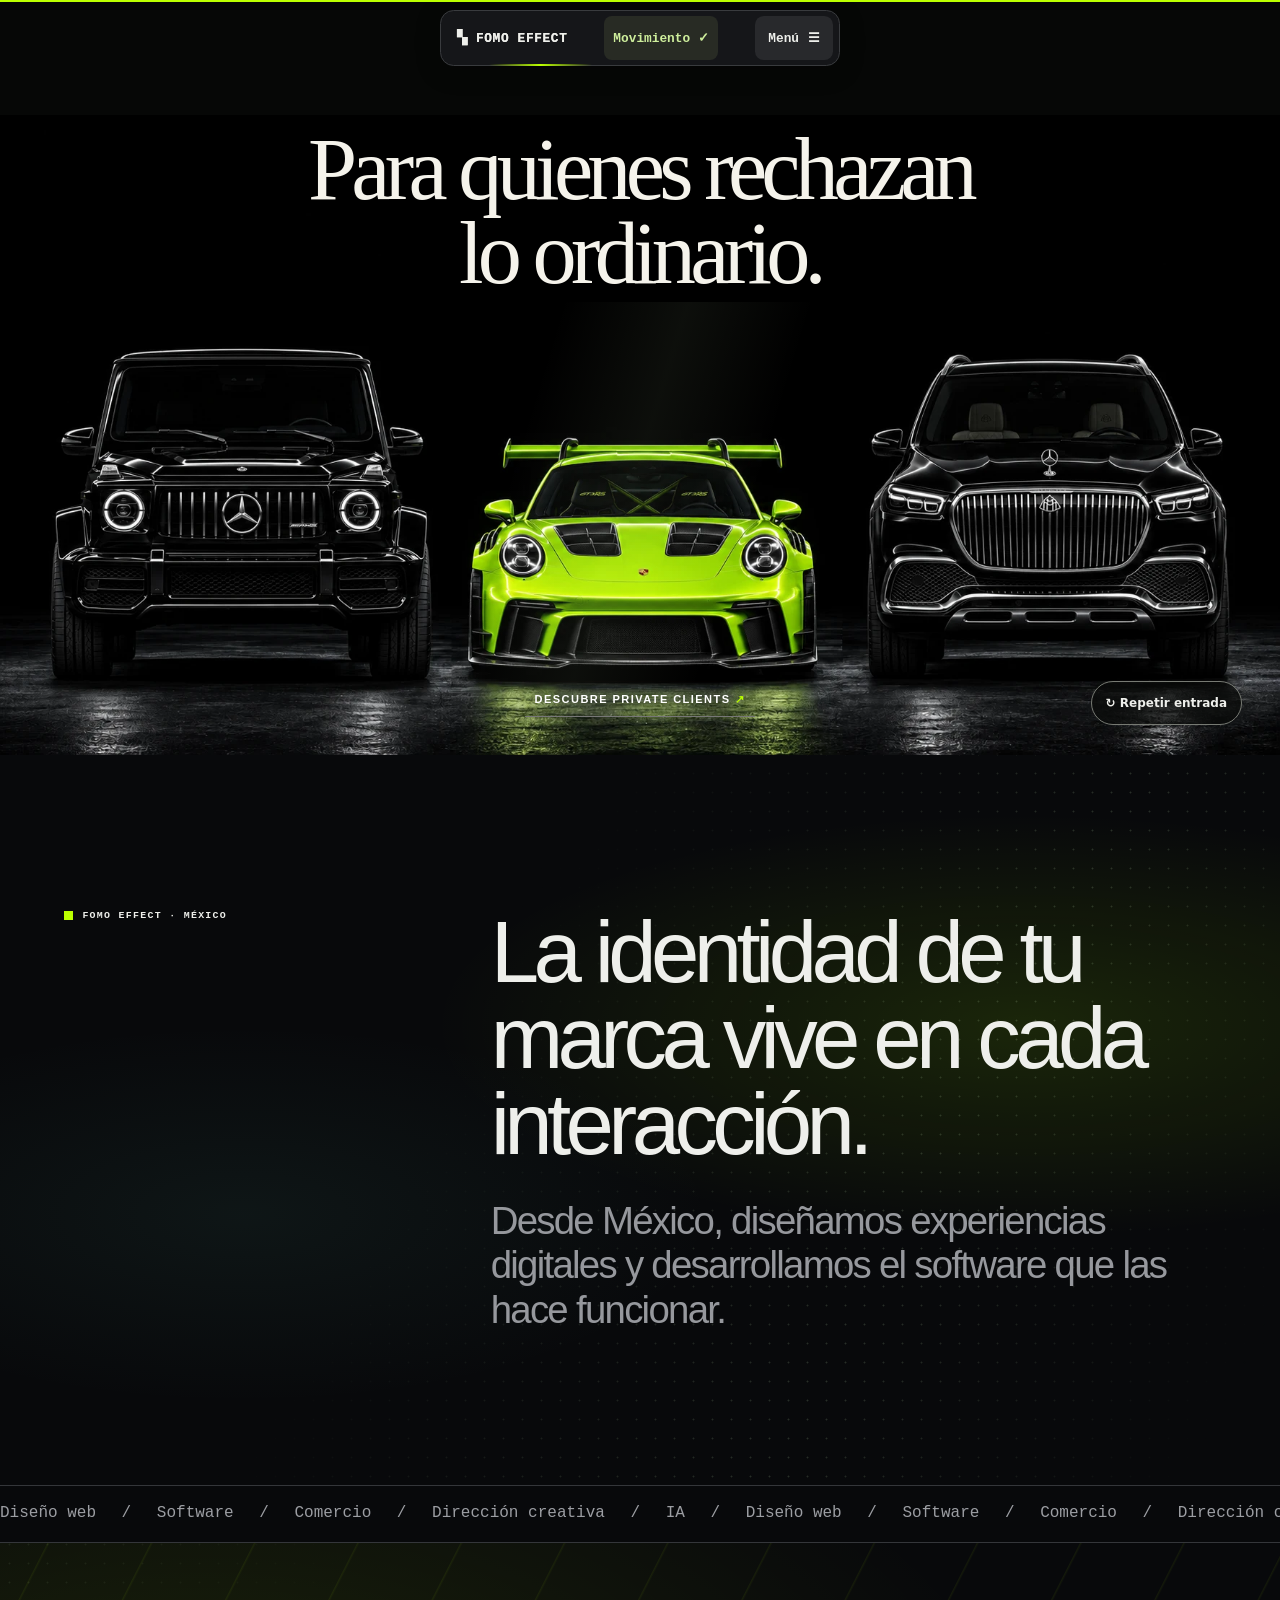
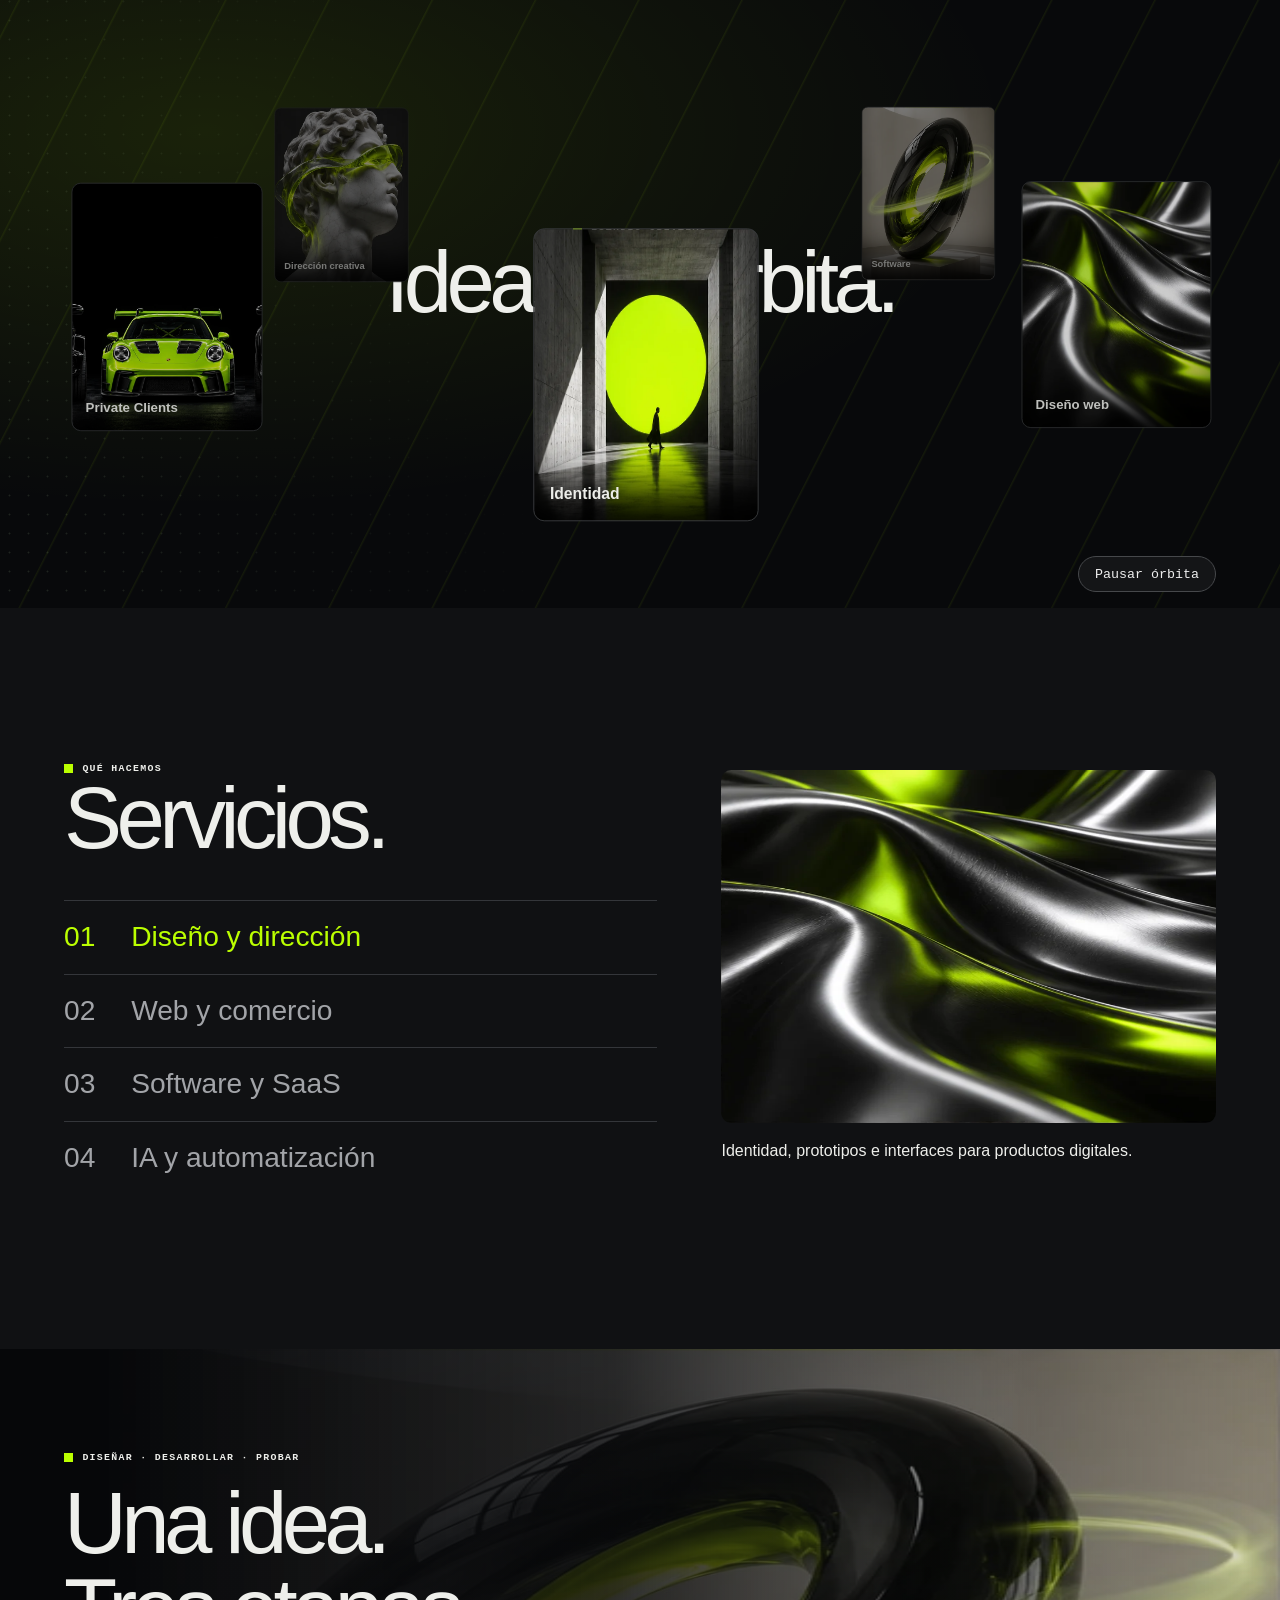
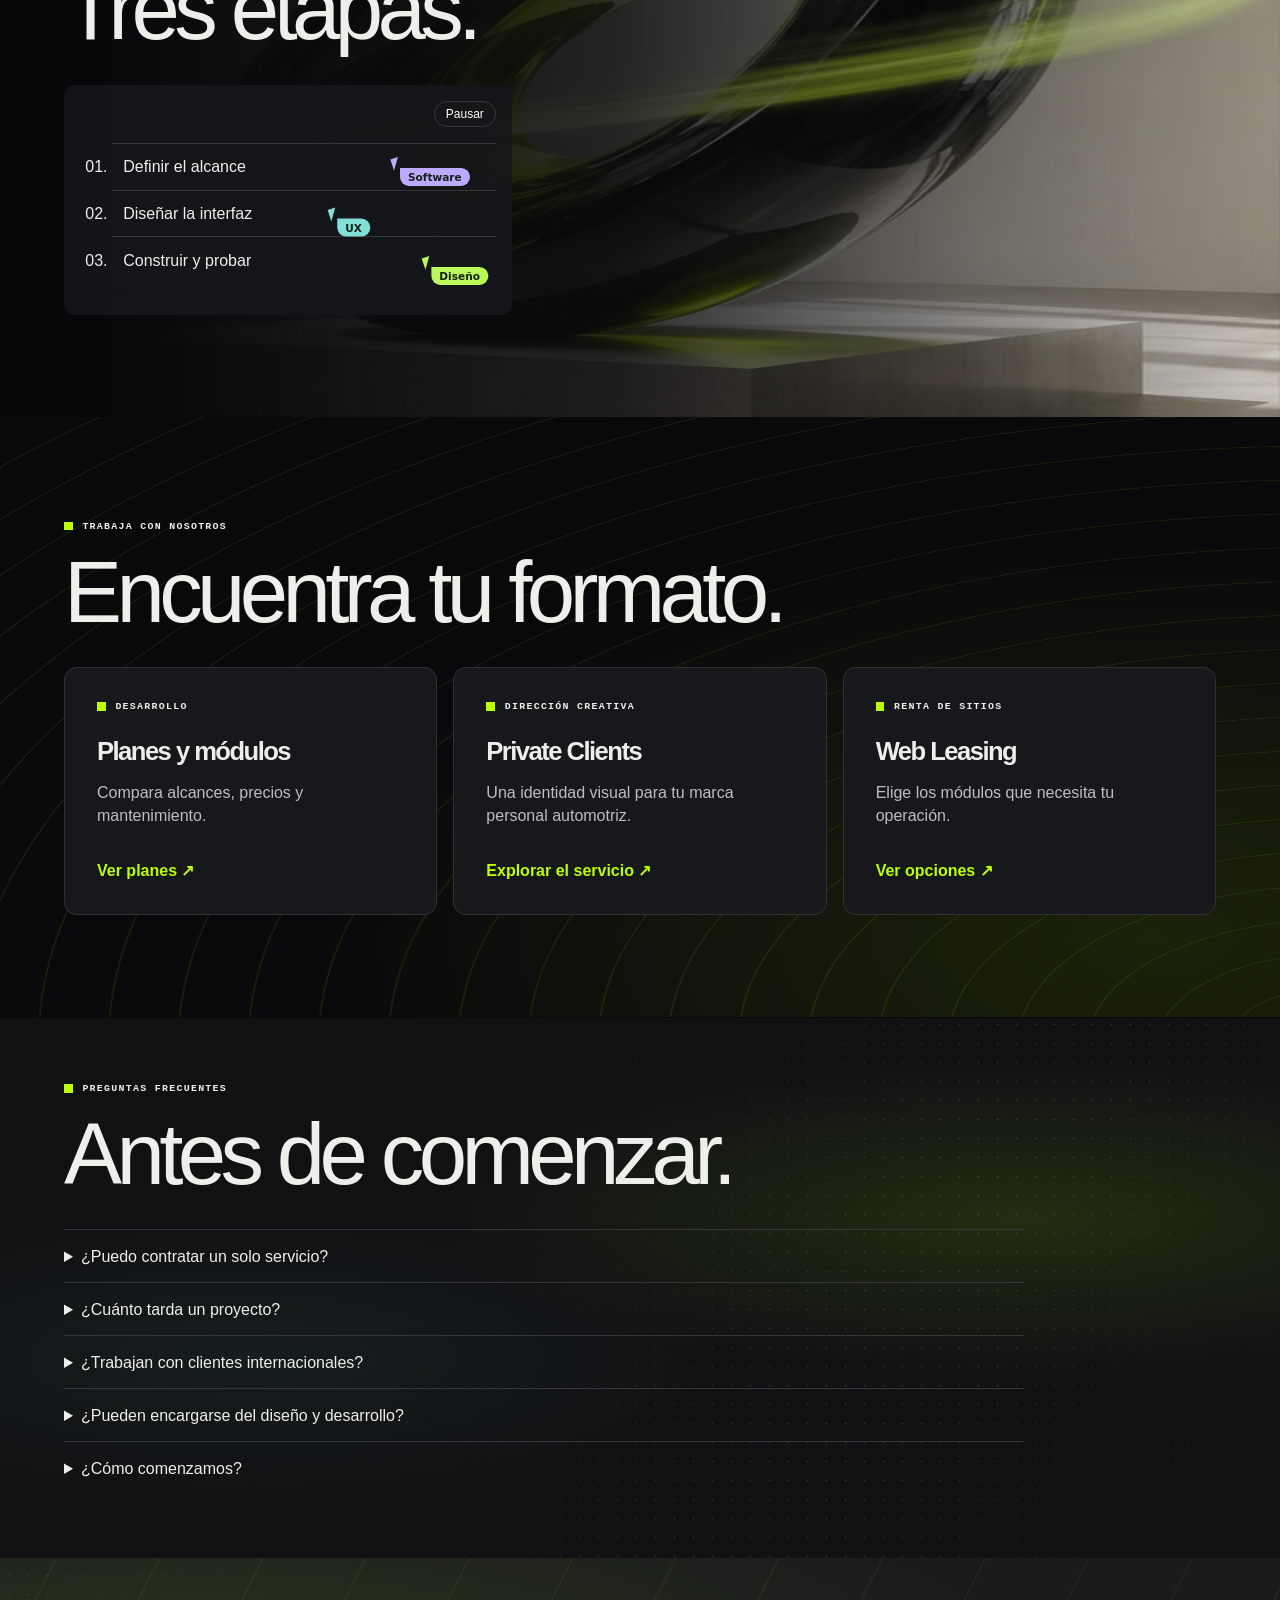
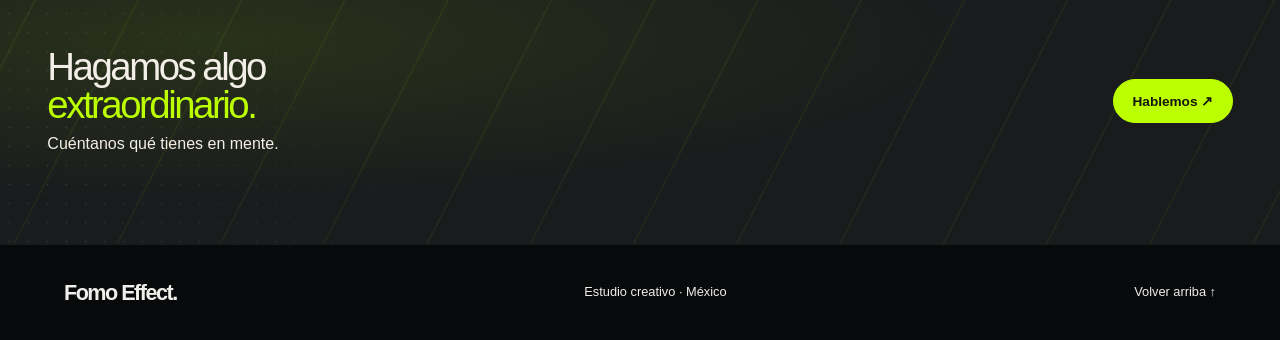
==== commit 569a7444: "animation" ====
--- a/index.html
+++ b/index.html
@@ -1,5 +1,5 @@
 <!doctype html>
-<html lang="es-MX"><head><meta charset="utf-8"><meta name="viewport" content="width=device-width,initial-scale=1"><meta name="theme-color" content="#080908"><meta name="description" content="FOMO EFFECT, estudio creativo en México. Diseño, software y dirección creativa automotriz."><title>FOMO EFFECT — Estudio creativo</title><link rel="preload" as="image" href="assets/motor.webp"><link rel="stylesheet" href="assets/studio.css"><script defer src="assets/swarm.js"></script><link rel="stylesheet" href="assets/strata.css"><script defer src="assets/strata.js"></script><link rel="stylesheet" href="assets/navigation.css"><script defer src="assets/interior.js"></script><link rel="stylesheet" href="assets/scroll-motion.css?v=ab4ad70b68"><script defer src="assets/scroll-motion.js"></script><link rel="stylesheet" href="assets/garage-intro.css"><script defer src="assets/garage-intro.js"></script></head>
+<html lang="es-MX"><head><script src="assets/motion-settings.js?v=4672258245"></script><meta charset="utf-8"><meta name="viewport" content="width=device-width,initial-scale=1"><meta name="theme-color" content="#080908"><meta name="description" content="FOMO EFFECT, estudio creativo en México. Diseño, software y dirección creativa automotriz."><title>FOMO EFFECT — Estudio creativo</title><link rel="preload" as="image" href="assets/motor.webp"><link rel="stylesheet" href="assets/studio.css?v=9fe4bf9ce6"><script defer src="assets/swarm.js?v=63bdf6e4bc"></script><link rel="stylesheet" href="assets/strata.css?v=c3122b7e5d"><script defer src="assets/strata.js?v=85e0712cce"></script><link rel="stylesheet" href="assets/navigation.css?v=1c11a2a026"><script defer src="assets/interior.js?v=0f1e352940"></script><link rel="stylesheet" href="assets/scroll-motion.css?v=012447ab73"><script defer src="assets/scroll-motion.js?v=6505c759d2"></script><link rel="stylesheet" href="assets/garage-intro.css?v=94445f276e"><script defer src="assets/garage-intro.js?v=357611b410"></script></head>
 <body><a class="skip" href="#studio">Saltar al estudio</a>
 <div class="site-nav"><a class="site-brand" aria-label="FOMO EFFECT, inicio" href="index.html">▚ FOMO EFFECT</a><details><summary>Menú <span aria-hidden="true">☰</span></summary><nav aria-label="Navegación principal"><div><b>Estudio</b><a href="index.html" aria-current="page">Inicio</a><a href="index.html#services">Servicios</a><a href="planes/index.html">Planes</a><a href="index.html#contact">Contacto</a></div><div><b>Private Clients</b><a href="private-clients/index.html">Private Clients</a><a href="private-clients/servicios/index.html">Guía de servicios</a></div><div><b>Web Leasing</b><a href="web-leasing/index.html">Web Leasing</a><a href="web-leasing/mods/index.html">Fomo Mods</a><a href="web-leasing/cloud/index.html">Fomo Cloud</a><a href="web-leasing/adquirir-mi-sitio/index.html">Adquirir mi sitio</a><a href="web-leasing/condiciones/index.html">Condiciones</a><a href="web-leasing/solicitud/index.html">Solicitudes</a></div></nav></details></div><header class="garage" id="hero">
 <div class="garage-panels" aria-hidden="true"><i></i><i></i><i></i></div>
--- a/assets/strata.css
+++ b/assets/strata.css
@@ -1 +1 @@
-body{background:#08090b;color:#eeefeb}.experience{--rule:#34363a;max-width:none;padding:0}.experience>section:not(.orbit),footer{padding-inline:max(5vw,calc((100vw - 1450px)/2))}.experience section{scroll-margin-top:5rem}.experience small,.dock,.ticker,.orbit-toggle{font-family:ui-monospace,monospace}.experience small:before{width:.55rem;height:.55rem;background:var(--lime)}.experience h2{font-weight:450;letter-spacing:-.065em;font-size:clamp(3rem,6.8vw,7.4rem)}.dock{position:sticky;top:.65rem;z-index:8;display:flex;align-items:center;gap:1.25rem;margin:0 auto;width:max-content;max-width:94%;padding:.5rem .6rem .5rem 1rem;background:#16171af5;border:1px solid #292a2e;border-radius:.8rem;font-size:.77rem;letter-spacing:.04em}.dock summary,.choices button,.orbit-toggle{cursor:pointer}.dock summary{list-style:none;background:#252629;border-radius:.4rem;padding:.45rem .7rem}.dock nav{position:absolute;top:105%;right:0;background:#1c1d20;padding:1rem;display:grid;gap:.8rem;border-radius:.7rem}.signal{min-width:11rem;color:var(--lime)}.statement,.selector{display:grid;grid-template-columns:1fr 2fr;gap:5vw;padding-block:clamp(5rem,12vw,13rem)}.statement p{font-size:clamp(1.3rem,3vw,3rem);letter-spacing:-.045em;line-height:1.15;color:#96989d;margin-top:2rem}.ticker{overflow:hidden;border-block:1px solid var(--rule);padding:1rem 0;color:#9c9ea3}.ticker div{width:max-content;animation:ribbon 25s linear infinite}@keyframes ribbon{to{transform:translateX(-50%)}}.orbit{position:relative;overflow:hidden;height:clamp(380px,52vw,760px);isolation:isolate}.axis,.satellites{position:absolute;inset:0;display:grid;place-content:center;text-align:center}.satellites{pointer-events:none}.sat{position:absolute;top:50%;left:50%;width:clamp(105px,18vw,280px);aspect-ratio:.77;display:flex;align-items:end;padding:1rem;border:1px solid #36383a;border-radius:.7rem;box-shadow:inset 0 -65px 55px -30px #000;font-weight:600}.orbit-toggle{position:absolute;bottom:1rem;right:5%;border:1px solid #46484b;border-radius:2rem;background:#141517;color:#eee;padding:.6rem 1rem}.selector{grid-template-columns:1.2fr 1fr;align-items:center;background:#101113}.choices{margin-top:2.4rem}.choices button{display:block;width:100%;background:transparent;color:#a2a4a8;border:0;border-top:1px solid var(--rule);text-align:left;font:inherit;font-size:clamp(1rem,2.2vw,2.3rem);padding:1rem 0}.choices button[aria-pressed=true]{color:var(--lime)}.service-view .tile{aspect-ratio:1.4;border-radius:.65rem}.service-view p{margin-top:1rem;min-height:3em}.landmark{padding-block:8vw;background:linear-gradient(90deg,#060709 8%,#08090bd9 48%,#08090b22),url(objects.webp) left bottom/200% 200%;min-height:65vh}.landmark h2,.offers h2,.questions h2{margin:1rem 0 2rem}.workbench{max-width:28rem;background:#151619ed;padding:1rem;border-radius:.7rem}.bar button{color:white}.offers{padding-block:8vw}.offers>div{display:grid;grid-template-columns:repeat(3,1fr);gap:1rem}.offers a{display:flex;flex-direction:column;align-items:start;padding:2rem;background:#17181b;border:1px solid #303135;border-radius:.8rem;transition:transform .3s}.offers a:hover{transform:translateY(-5px)}.offers h3{margin:1.6rem 0 1rem}.offers p{color:#bcbec2;margin-bottom:2rem}.offers strong{margin-top:auto;color:var(--lime)}.experience .questions{max-width:none;margin:0;padding-block:4rem;background:#101113}.questions details{max-width:60rem}.experience #contact{border-radius:0;padding-block:7vw;background:#191b1d}.experience #contact h2{max-width:14ch}footer{max-width:none;padding-block:2rem}.garage{color:#f5f3eb}@media(max-width:720px){.statement,.selector,.offers>div{grid-template-columns:1fr}.statement,.selector{gap:1.7rem;padding-block:4rem}.signal{min-width:7rem;font-size:.66rem}.dock{gap:.65rem}.sat{padding:.6rem;font-size:.8rem}.landmark{min-height:0;padding-block:4rem}.offers a{padding:1.4rem}.offers h3{font-size:1.8rem}.orbit{height:350px}.choices{margin-top:1.3rem}}@media(prefers-reduced-motion:reduce){.ticker div{animation:none}.offers a{transition:none}}
+body{background:#08090b;color:#eeefeb}.experience{--rule:#34363a;max-width:none;padding:0}.experience>section:not(.orbit),footer{padding-inline:max(5vw,calc((100vw - 1450px)/2))}.experience section{scroll-margin-top:5rem}.experience small,.dock,.ticker,.orbit-toggle{font-family:ui-monospace,monospace}.experience small:before{width:.55rem;height:.55rem;background:var(--lime)}.experience h2{font-weight:450;letter-spacing:-.065em;font-size:clamp(3rem,6.8vw,7.4rem)}.dock{position:sticky;top:.65rem;z-index:8;display:flex;align-items:center;gap:1.25rem;margin:0 auto;width:max-content;max-width:94%;padding:.5rem .6rem .5rem 1rem;background:#16171af5;border:1px solid #292a2e;border-radius:.8rem;font-size:.77rem;letter-spacing:.04em}.dock summary,.choices button,.orbit-toggle{cursor:pointer}.dock summary{list-style:none;background:#252629;border-radius:.4rem;padding:.45rem .7rem}.dock nav{position:absolute;top:105%;right:0;background:#1c1d20;padding:1rem;display:grid;gap:.8rem;border-radius:.7rem}.signal{min-width:11rem;color:var(--lime)}.statement,.selector{display:grid;grid-template-columns:1fr 2fr;gap:5vw;padding-block:clamp(5rem,12vw,13rem)}.statement p{font-size:clamp(1.3rem,3vw,3rem);letter-spacing:-.045em;line-height:1.15;color:#96989d;margin-top:2rem}.ticker{overflow:hidden;border-block:1px solid var(--rule);padding:1rem 0;color:#9c9ea3}.ticker div{width:max-content;animation:ribbon 25s linear infinite}@keyframes ribbon{to{transform:translateX(-50%)}}.orbit{position:relative;overflow:hidden;height:clamp(380px,52vw,760px);isolation:isolate}.axis,.satellites{position:absolute;inset:0;display:grid;place-content:center;text-align:center}.satellites{pointer-events:none}.sat{position:absolute;top:50%;left:50%;width:clamp(105px,18vw,280px);aspect-ratio:.77;display:flex;align-items:end;padding:1rem;border:1px solid #36383a;border-radius:.7rem;box-shadow:inset 0 -65px 55px -30px #000;font-weight:600}.orbit-toggle{position:absolute;bottom:1rem;right:5%;border:1px solid #46484b;border-radius:2rem;background:#141517;color:#eee;padding:.6rem 1rem}.selector{grid-template-columns:1.2fr 1fr;align-items:center;background:#101113}.choices{margin-top:2.4rem}.choices button{display:block;width:100%;background:transparent;color:#a2a4a8;border:0;border-top:1px solid var(--rule);text-align:left;font:inherit;font-size:clamp(1rem,2.2vw,2.3rem);padding:1rem 0}.choices button[aria-pressed=true]{color:var(--lime)}.service-view .tile{aspect-ratio:1.4;border-radius:.65rem}.service-view p{margin-top:1rem;min-height:3em}.landmark{padding-block:8vw;background:linear-gradient(90deg,#060709 8%,#08090bd9 48%,#08090b22),url(objects.webp) left bottom/200% 200%;min-height:65vh}.landmark h2,.offers h2,.questions h2{margin:1rem 0 2rem}.workbench{max-width:28rem;background:#151619ed;padding:1rem;border-radius:.7rem}.bar button{color:white}.offers{padding-block:8vw}.offers>div{display:grid;grid-template-columns:repeat(3,1fr);gap:1rem}.offers a{display:flex;flex-direction:column;align-items:start;padding:2rem;background:#17181b;border:1px solid #303135;border-radius:.8rem;transition:transform .3s}.offers a:hover{transform:translateY(-5px)}.offers h3{margin:1.6rem 0 1rem}.offers p{color:#bcbec2;margin-bottom:2rem}.offers strong{margin-top:auto;color:var(--lime)}.experience .questions{max-width:none;margin:0;padding-block:4rem;background:#101113}.questions details{max-width:60rem}.experience #contact{border-radius:0;padding-block:7vw;background:#191b1d}.experience #contact h2{max-width:14ch}footer{max-width:none;padding-block:2rem}.garage{color:#f5f3eb}@media(max-width:720px){.statement,.selector,.offers>div{grid-template-columns:1fr}.statement,.selector{gap:1.7rem;padding-block:4rem}.signal{min-width:7rem;font-size:.66rem}.dock{gap:.65rem}.sat{padding:.6rem;font-size:.8rem}.landmark{min-height:0;padding-block:4rem}.offers a{padding:1.4rem}.offers h3{font-size:1.8rem}.orbit{height:350px}.choices{margin-top:1.3rem}}@scope (:root[data-motion="soft"]) {.ticker div{animation:none}.offers a{transition:none}}
--- a/assets/navigation.css
+++ b/assets/navigation.css
@@ -20,7 +20,7 @@
 .site-nav nav a:is(:hover,[aria-current]), .site-nav summary:hover { color:#bbff00; background:#252725; }
 .site-nav :focus-visible { outline:2px solid #bbff00; outline-offset:2px; }
 @media(max-width:600px){ .site-nav nav { grid-template-columns:1fr; gap:.4rem; } .site-nav nav>div+div { border-top:1px solid #333538; padding-top:.5rem; } }
-@media (prefers-reduced-motion:no-preference) {
+@scope (:root[data-motion="full"]) {
   .motion-word { display:inline-block; animation:word-resolve .44s var(--delay) cubic-bezier(.2,.7,.2,1) backwards; }
   @keyframes word-resolve { from { opacity:.15; filter:blur(4px); transform:translateY(.35em); } }
   .site-nav details[open] nav>div { animation:menu-arrive .24s ease-out backwards; }
@@ -34,6 +34,12 @@
     to { transform:rotate(var(--angle)) translateX(22px) scaleX(.35); opacity:0; }
   }
 }
-@media (hover:hover) and (pointer:fine) and (prefers-reduced-motion:no-preference) {
+@media (hover:hover) and (pointer:fine) {@scope (:root[data-motion="full"]) {
   body .motion-tilt:hover { transform:perspective(800px) rotateX(var(--pitch)) rotateY(var(--yaw)); transition:transform .12s ease-out; }
-}
+}}
+
+.site-nav { width:min(25rem,calc(100% - 1rem)); gap:.45rem; }
+.site-nav .motion-choice { min-height:44px; padding:.35rem .6rem; border:0; border-radius:.5rem; background:#282b24; color:#ceee9c; font:inherit; cursor:pointer; }
+@media(max-width:420px){.site-nav{font-size:.69rem;padding-left:.6rem}.site-nav summary{padding:0 .55rem}}
+:root[data-motion="soft"] .text-arrival { animation:soft-ink .85s ease-out both; }
+@keyframes soft-ink { from { opacity:.52; } to { opacity:1; } }
--- a/assets/scroll-motion.css
+++ b/assets/scroll-motion.css
@@ -17,7 +17,7 @@
 .field-1::after { mask-image:linear-gradient(72deg,#0007,transparent 40%); }
 .field-2::before { background:repeating-radial-gradient(ellipse at 105% 100%,transparent 0 44px,#bbff001a 45px,transparent 47px 70px); }
 .field-2::after { background:radial-gradient(ellipse at 90% 84%,#bbff001b,transparent 52%);mask-image:none; }
-@media(prefers-reduced-motion:no-preference) {
+@scope (:root[data-motion="full"]) {
   .text-arrival { animation:editorial-resolve .55s cubic-bezier(.2,.65,.2,1) backwards; }
   h1.text-arrival,h2.text-arrival { animation-name:headline-reveal; animation-duration:.72s; }
   @keyframes editorial-resolve { from { opacity:.55; translate:0 .38rem; } }
@@ -37,7 +37,7 @@
   .light-field::after { background-size:24px 24px; opacity:.65; }
   .text-arrival { animation-duration:.35s; }
 }
-@media(prefers-reduced-motion:no-preference) {
+@scope (:root[data-motion="full"]) {
   .site-brand { background-image:linear-gradient(110deg,#efefe9 33%,#bbff00 47%,#fff 52%,#efefe9 67%); background-size:285% 100%; background-clip:text; }
   .site-nav .site-brand:is(:hover,:focus-visible) { color:transparent; animation:brand-sheen .85s ease-out both; }
   @keyframes brand-sheen { from { background-position:100% 0; } to { background-position:0 0; } }
@@ -58,7 +58,7 @@
 }
 .site-nav summary span { transition:rotate .3s ease; }
 .site-nav details[open] summary span { rotate:90deg; }
-@media (prefers-reduced-motion:no-preference) {
+@scope (:root[data-motion="full"]) {
   .garage::before { animation:garage-camera 9s ease-in-out infinite alternate; transform-origin:50% 75%; }
   @keyframes garage-camera {
     from { transform:scale(1) translateX(0); }
@@ -87,4 +87,4 @@
     @keyframes garage-depth { from { translate:0 0; } to { translate:0 8%; } }
   }
 }
-@media(prefers-reduced-motion:reduce){.site-nav summary span{transition:none}}
+@scope (:root[data-motion="soft"]) {.site-nav summary span{transition:none}}
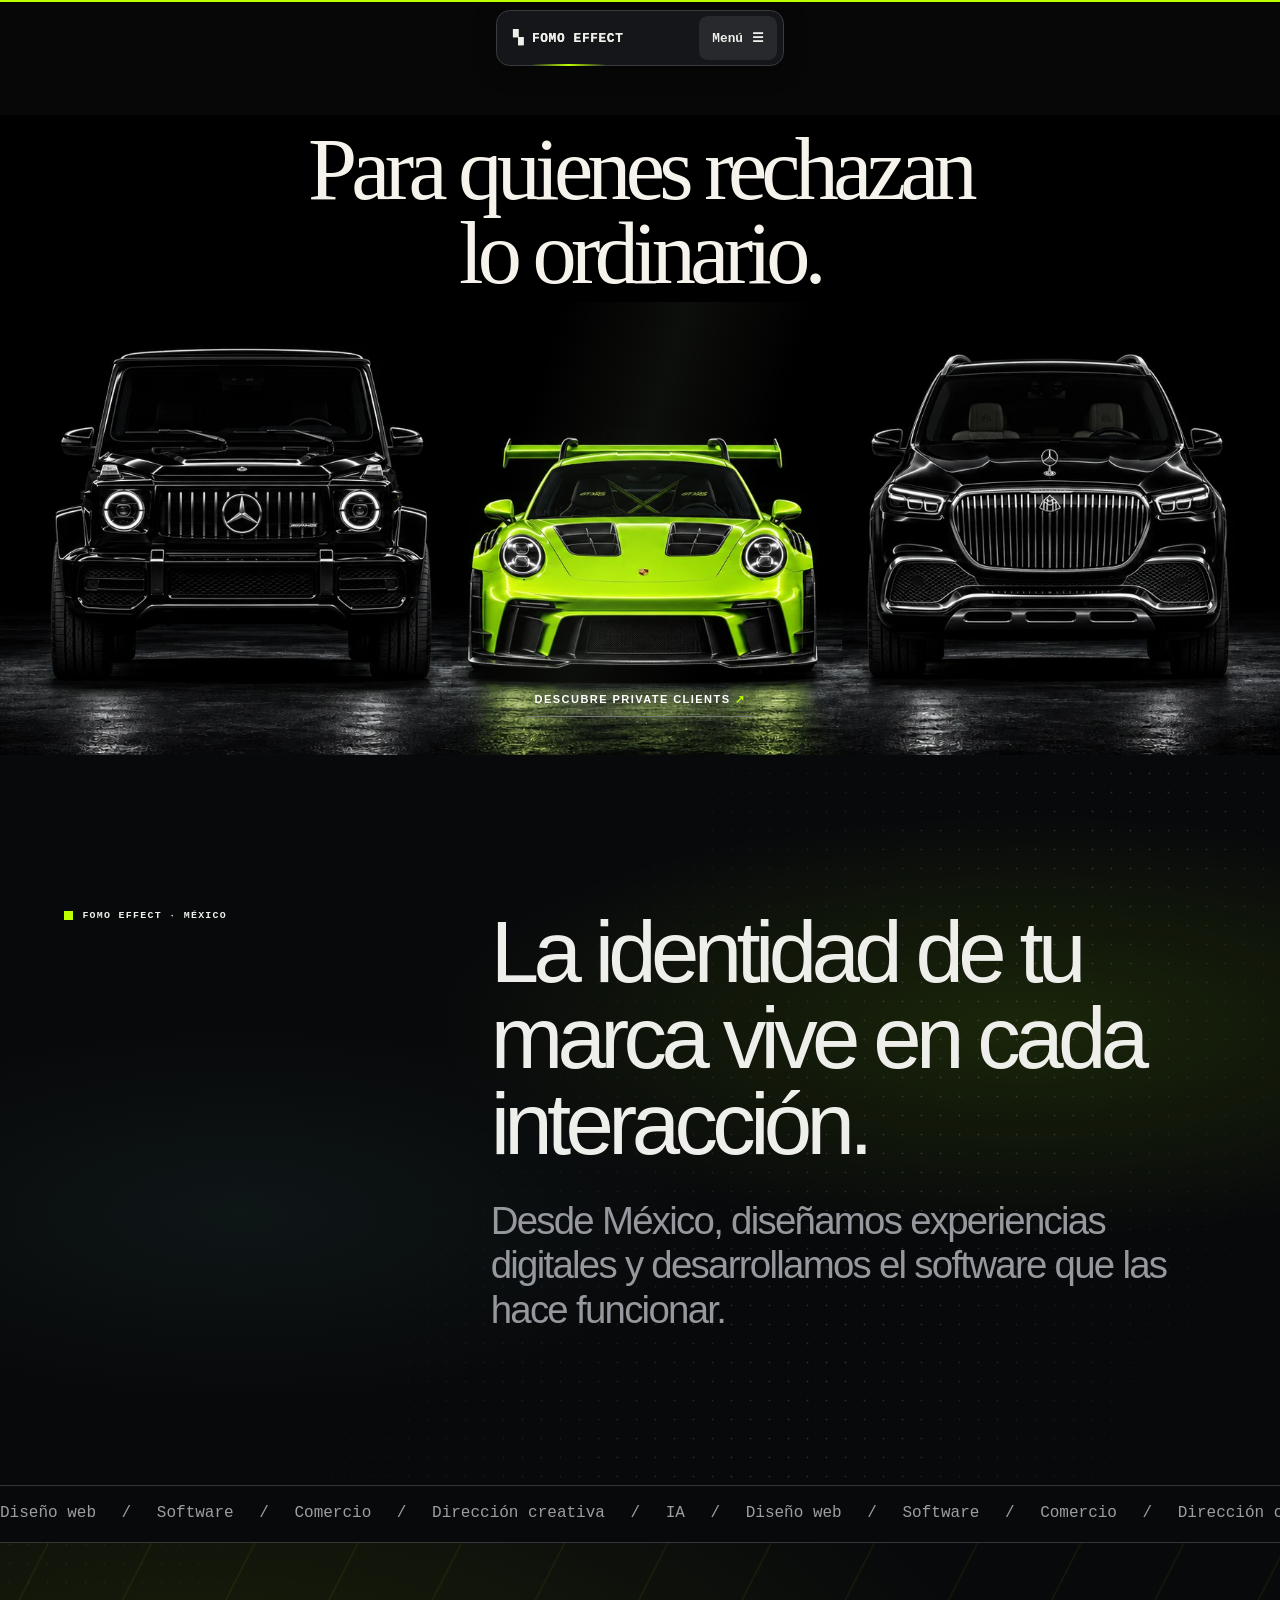
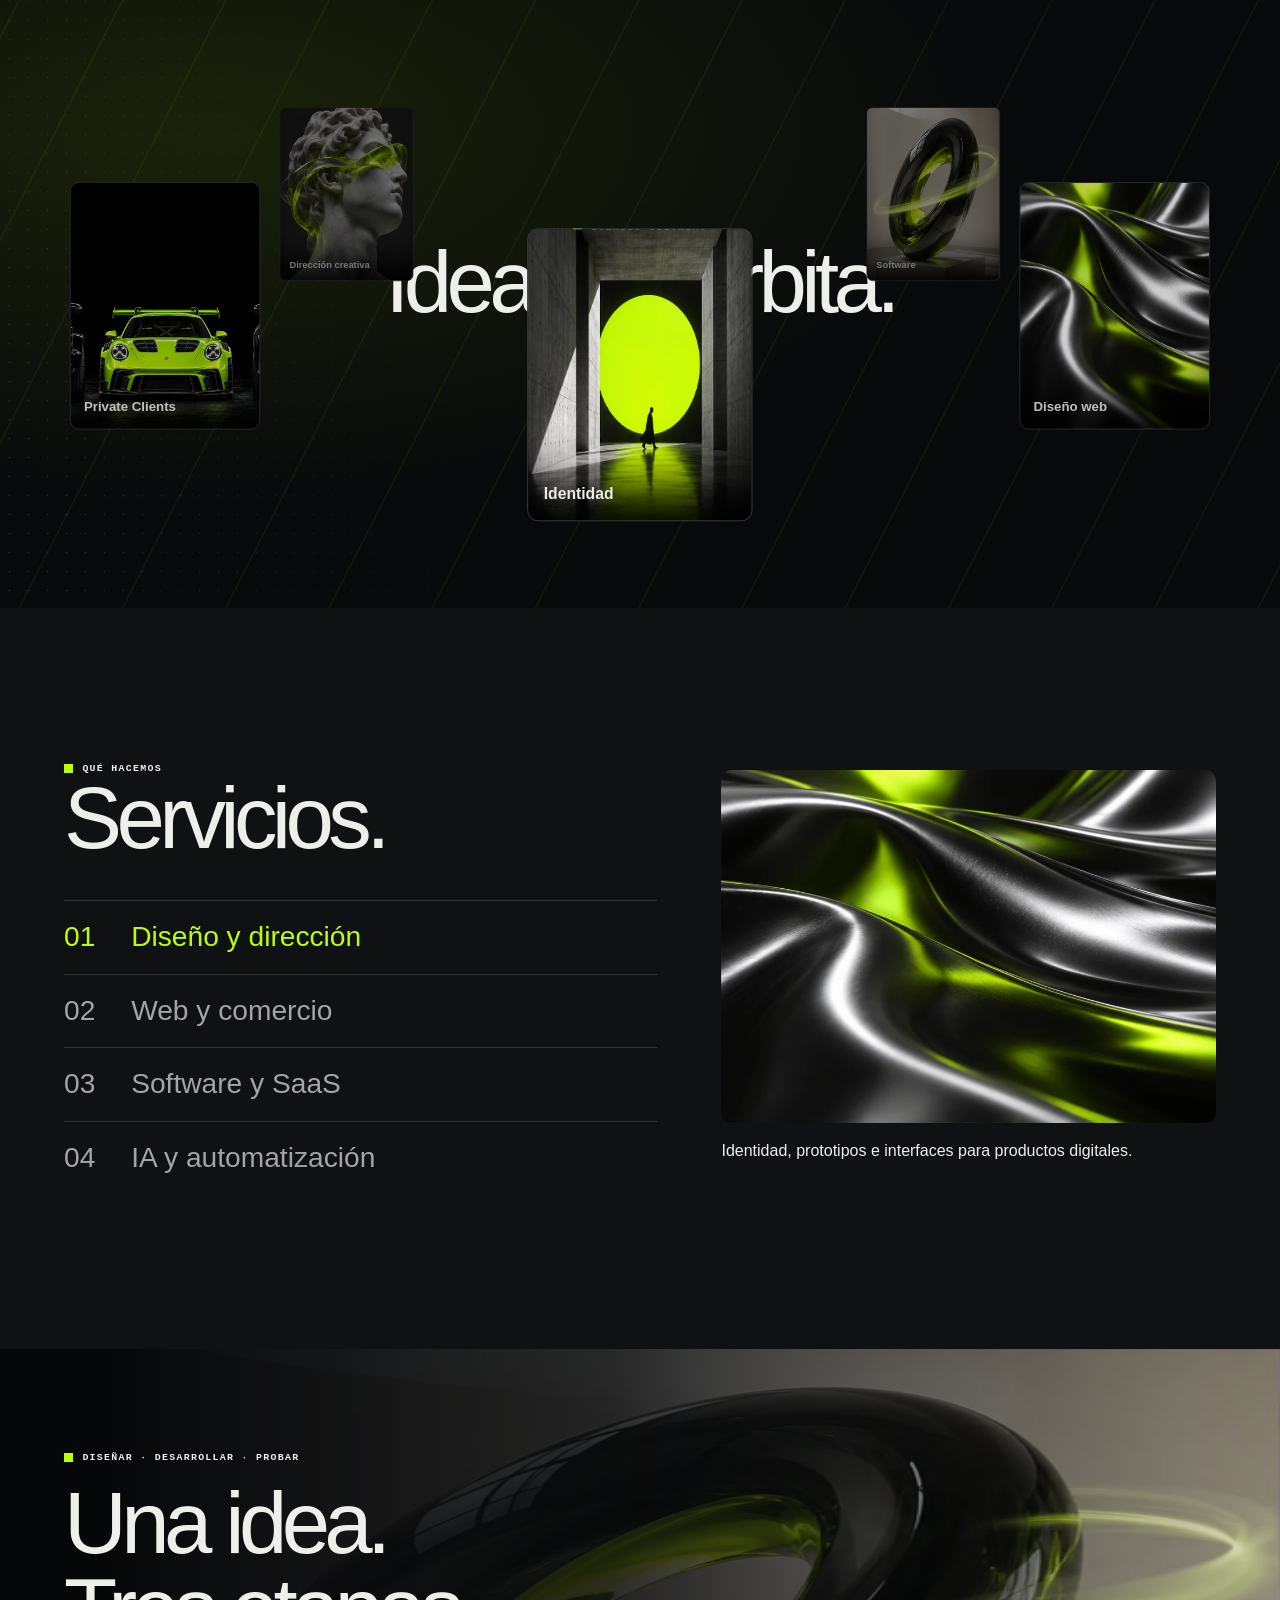
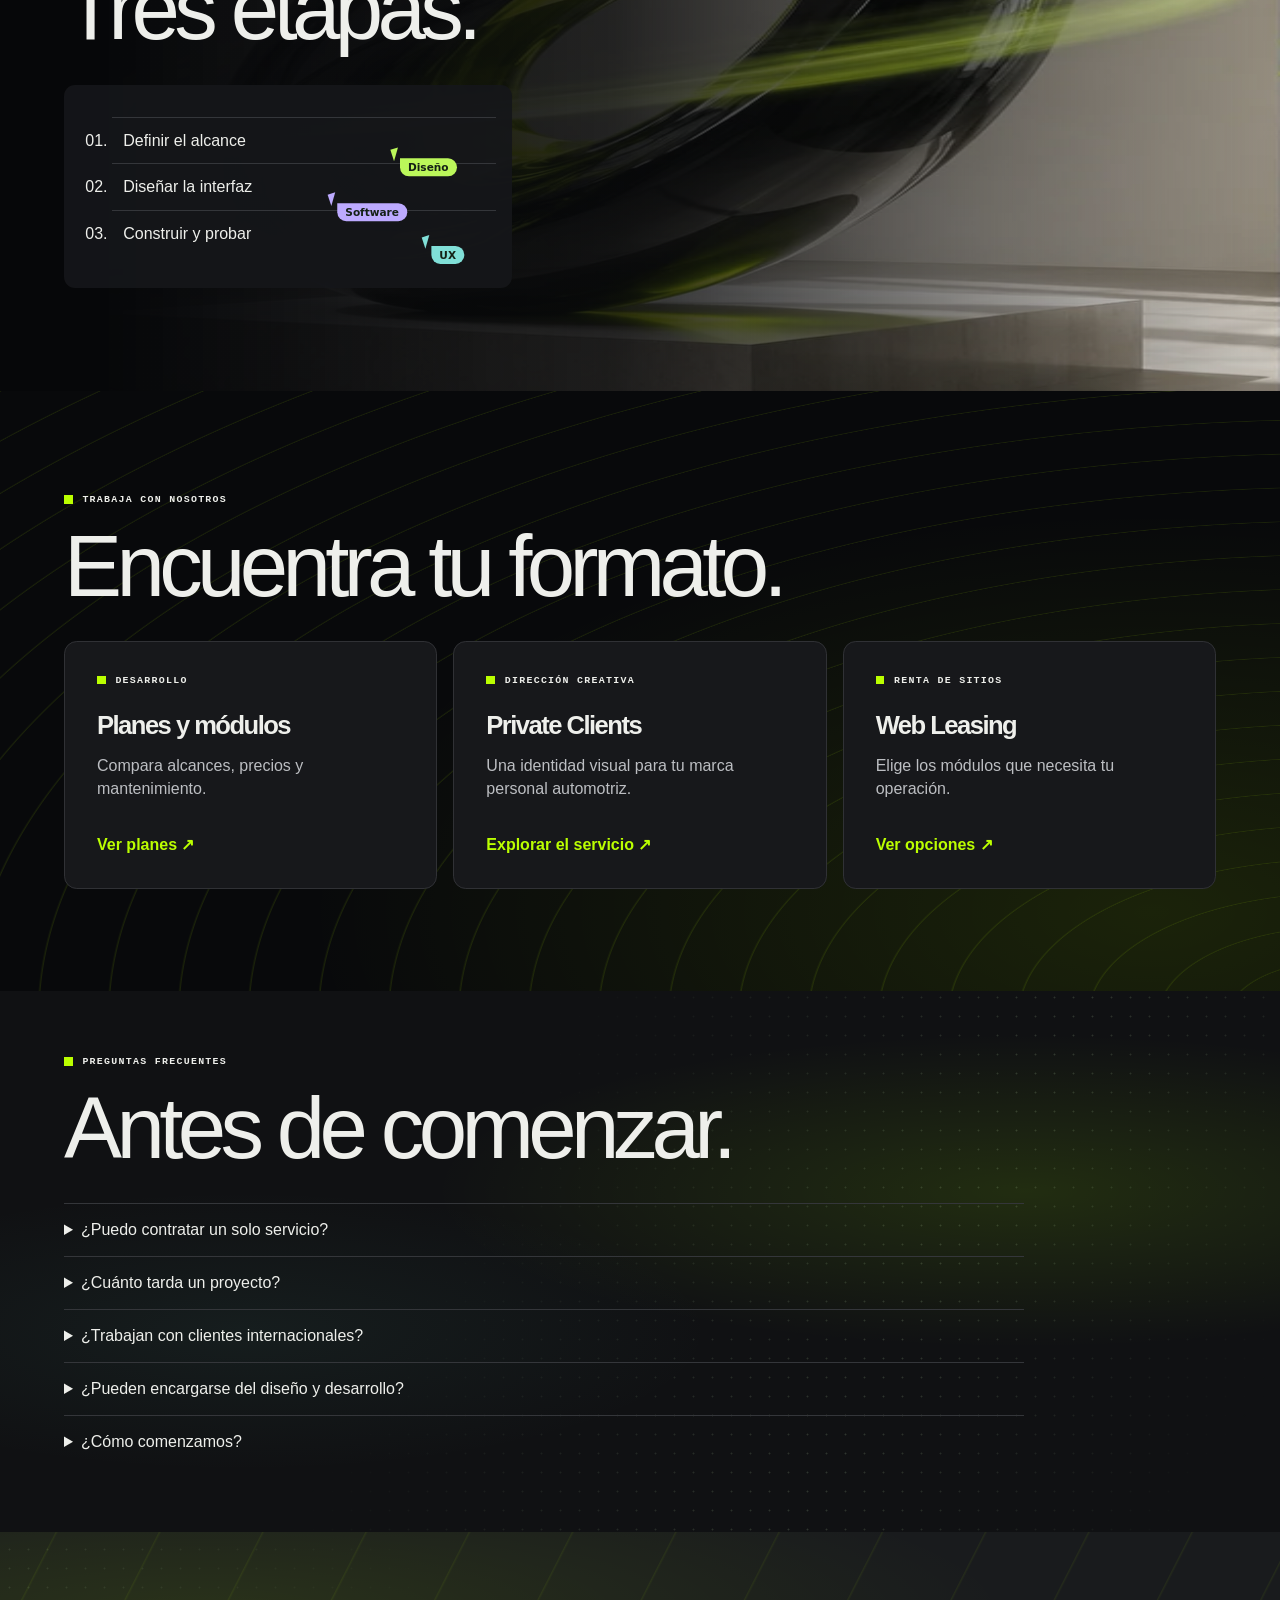
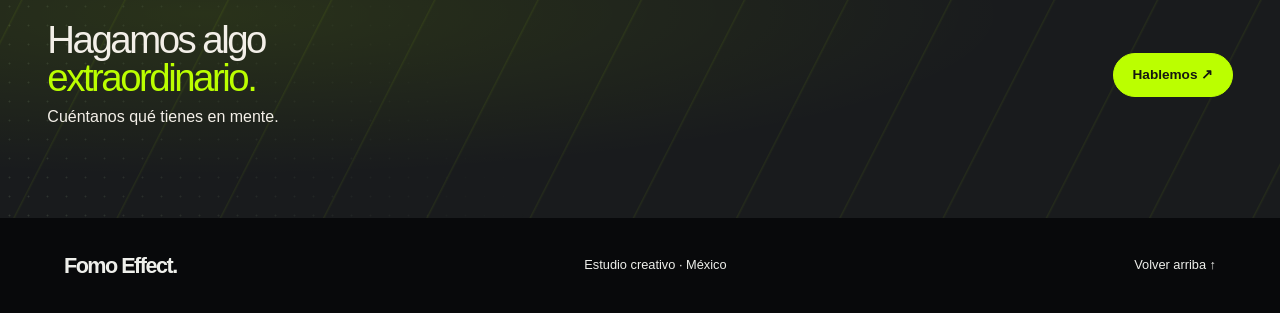
==== commit 8758ce8f: "o" ====
--- a/index.html
+++ b/index.html
@@ -1,17 +1,17 @@
 <!doctype html>
-<html lang="es-MX"><head><script src="assets/motion-settings.js?v=4672258245"></script><meta charset="utf-8"><meta name="viewport" content="width=device-width,initial-scale=1"><meta name="theme-color" content="#080908"><meta name="description" content="FOMO EFFECT, estudio creativo en México. Diseño, software y dirección creativa automotriz."><title>FOMO EFFECT — Estudio creativo</title><link rel="preload" as="image" href="assets/motor.webp"><link rel="stylesheet" href="assets/studio.css?v=9fe4bf9ce6"><script defer src="assets/swarm.js?v=63bdf6e4bc"></script><link rel="stylesheet" href="assets/strata.css?v=c3122b7e5d"><script defer src="assets/strata.js?v=85e0712cce"></script><link rel="stylesheet" href="assets/navigation.css?v=1c11a2a026"><script defer src="assets/interior.js?v=0f1e352940"></script><link rel="stylesheet" href="assets/scroll-motion.css?v=012447ab73"><script defer src="assets/scroll-motion.js?v=6505c759d2"></script><link rel="stylesheet" href="assets/garage-intro.css?v=94445f276e"><script defer src="assets/garage-intro.js?v=357611b410"></script></head>
+<html data-motion="full" lang="es-MX"><head><meta charset="utf-8"><meta name="viewport" content="width=device-width,initial-scale=1"><meta name="theme-color" content="#080908"><meta name="description" content="FOMO EFFECT, estudio creativo en México. Diseño, software y dirección creativa automotriz."><title>FOMO EFFECT — Estudio creativo</title><link rel="preload" as="image" href="assets/motor.webp"><link rel="stylesheet" href="assets/studio.css?v=9fe4bf9ce6"><script defer src="assets/swarm.js?v=b36c463b6d"></script><link rel="stylesheet" href="assets/strata.css?v=c3122b7e5d"><script defer src="assets/strata.js?v=30aa98bdf7"></script><link rel="stylesheet" href="assets/navigation.css?v=0386a27cc7"><script defer src="assets/interior.js?v=765bd95e82"></script><link rel="stylesheet" href="assets/scroll-motion.css?v=012447ab73"><script defer src="assets/scroll-motion.js?v=6505c759d2"></script><link rel="stylesheet" href="assets/garage-intro.css?v=94445f276e"><script defer src="assets/garage-intro.js?v=a94a73e91e"></script></head>
 <body><a class="skip" href="#studio">Saltar al estudio</a>
 <div class="site-nav"><a class="site-brand" aria-label="FOMO EFFECT, inicio" href="index.html">▚ FOMO EFFECT</a><details><summary>Menú <span aria-hidden="true">☰</span></summary><nav aria-label="Navegación principal"><div><b>Estudio</b><a href="index.html" aria-current="page">Inicio</a><a href="index.html#services">Servicios</a><a href="planes/index.html">Planes</a><a href="index.html#contact">Contacto</a></div><div><b>Private Clients</b><a href="private-clients/index.html">Private Clients</a><a href="private-clients/servicios/index.html">Guía de servicios</a></div><div><b>Web Leasing</b><a href="web-leasing/index.html">Web Leasing</a><a href="web-leasing/mods/index.html">Fomo Mods</a><a href="web-leasing/cloud/index.html">Fomo Cloud</a><a href="web-leasing/adquirir-mi-sitio/index.html">Adquirir mi sitio</a><a href="web-leasing/condiciones/index.html">Condiciones</a><a href="web-leasing/solicitud/index.html">Solicitudes</a></div></nav></details></div><header class="garage" id="hero">
 <div class="garage-panels" aria-hidden="true"><i></i><i></i><i></i></div>
 <h1 aria-label="Para quienes rechazan lo ordinario."><span aria-hidden="true">Para</span> <span aria-hidden="true">quienes</span> <span aria-hidden="true">rechazan</span><br><span aria-hidden="true">lo</span> <span aria-hidden="true">ordinario.</span></h1>
-<button class="replay-intro" type="button" hidden>↻ Repetir entrada</button><a class="caption" href="private-clients/index.html">Descubre Private Clients <span>↗</span></a></header>
+<a class="caption" href="private-clients/index.html">Descubre Private Clients <span>↗</span></a></header>
 <main class="experience">
 
 <section id="studio" class="statement"><small>FOMO EFFECT · México</small><div><h2>La identidad de tu marca vive en cada interacción.</h2><p>Desde México, diseñamos experiencias digitales y desarrollamos el software que las hace funcionar.</p></div></section>
 <div class="ticker" aria-hidden="true"><div>Diseño web　 /　 Software　 /　 Comercio　 /　 Dirección creativa　 /　 IA　 /　 Diseño web　 /　 Software　 /　 Comercio　 /　 Dirección creativa　 /　 IA　 /　 </div></div>
-<section class="orbit"><div class="axis"><small>Estudio creativo</small><h2>Ideas en órbita.</h2></div><div class="satellites" aria-hidden="true"><div class="sat tile arch">Identidad</div><div class="sat tile wave">Diseño web</div><div class="sat tile ring">Software</div><div class="sat tile bust">Dirección creativa</div><div class="sat automotive">Private Clients</div></div><button class="orbit-toggle" type="button">Pausar órbita</button></section>
+<section class="orbit"><div class="axis"><small>Estudio creativo</small><h2>Ideas en órbita.</h2></div><div class="satellites" aria-hidden="true"><div class="sat tile arch">Identidad</div><div class="sat tile wave">Diseño web</div><div class="sat tile ring">Software</div><div class="sat tile bust">Dirección creativa</div><div class="sat automotive">Private Clients</div></div></section>
 <section class="selector" id="services"><div><small>Qué hacemos</small><h2>Servicios.</h2><div class="choices"><button data-art="wave" data-copy="Identidad, prototipos e interfaces para productos digitales.">01　 Diseño y dirección</button><button data-art="ring" data-copy="Sitios web y tiendas Shopify con recorridos de compra claros.">02　 Web y comercio</button><button data-art="bust" data-copy="Aplicaciones web, PWA y paneles adaptados a tu operación.">03　 Software y SaaS</button><button data-art="arch" data-copy="Integramos tus herramientas y automatizamos tareas repetitivas.">04　 IA y automatización</button></div></div><div class="service-view"><div class="tile wave"></div><p aria-live="polite">Identidad, prototipos e interfaces para productos digitales.</p></div></section>
-<section class="landmark" id="process"><small>Diseñar · desarrollar · probar</small><h2>Una idea.<br>Tres etapas.</h2><div class="workbench"><div class="bar"><button hidden id="motion" type="button">Pausar</button></div><ol><li>Definir el alcance</li><li>Diseñar la interfaz</li><li>Construir y probar</li></ol><div id="crew" aria-hidden="true"><i>Diseño</i><i>Software</i><i>UX</i></div></div></section>
+<section class="landmark" id="process"><small>Diseñar · desarrollar · probar</small><h2>Una idea.<br>Tres etapas.</h2><div class="workbench"><ol><li>Definir el alcance</li><li>Diseñar la interfaz</li><li>Construir y probar</li></ol><div id="crew" aria-hidden="true"><i>Diseño</i><i>Software</i><i>UX</i></div></div></section>
 <section id="routes" class="offers"><small>Trabaja con nosotros</small><h2>Encuentra tu formato.</h2><div><a href="planes/index.html"><small>Desarrollo</small><h3>Planes y módulos</h3><p>Compara alcances, precios y mantenimiento.</p><strong>Ver planes ↗</strong></a><a href="private-clients/index.html"><small>Dirección creativa</small><h3>Private Clients</h3><p>Una identidad visual para tu marca personal automotriz.</p><strong>Explorar el servicio ↗</strong></a><a href="web-leasing/index.html"><small>Renta de sitios</small><h3>Web Leasing</h3><p>Elige los módulos que necesita tu operación.</p><strong>Ver opciones ↗</strong></a></div></section><section class="questions"><small>Preguntas frecuentes</small><h2>Antes de comenzar.</h2><details><summary>¿Puedo contratar un solo servicio?</summary><p>Sí. Podemos trabajar en una necesidad específica o combinar varias disciplinas según los objetivos de tu proyecto.</p></details><details><summary>¿Cuánto tarda un proyecto?</summary><p>Depende de su alcance, complejidad e integraciones. Después de conocer tus necesidades, definimos una estimación de tiempos.</p></details><details><summary>¿Trabajan con clientes internacionales?</summary><p>Sí. FOMO EFFECT opera desde México y puede colaborar de manera remota con clientes de otros países.</p></details><details><summary>¿Pueden encargarse del diseño y desarrollo?</summary><p>Sí. Integramos diseño e ingeniería para desarrollar experiencias digitales coherentes, desde la interfaz hasta su implementación.</p></details><details><summary>¿Cómo comenzamos?</summary><p>Cuéntanos tu idea y los requisitos del proyecto. Revisaremos la información para definir los siguientes pasos.</p></details></section>
 <section id="contact"><div><h2>Hagamos algo <em>extraordinario.</em></h2><p>Cuéntanos qué tienes en mente.</p></div><a class="button" href="https://wa.me/525574123521">Hablemos ↗</a></section></main>
 <footer><b>Fomo Effect.</b><span>Estudio creativo · México</span><a href="#hero">Volver arriba ↑</a></footer></body></html>
--- a/assets/navigation.css
+++ b/assets/navigation.css
@@ -38,8 +38,5 @@
   body .motion-tilt:hover { transform:perspective(800px) rotateX(var(--pitch)) rotateY(var(--yaw)); transition:transform .12s ease-out; }
 }}
 
-.site-nav { width:min(25rem,calc(100% - 1rem)); gap:.45rem; }
-.site-nav .motion-choice { min-height:44px; padding:.35rem .6rem; border:0; border-radius:.5rem; background:#282b24; color:#ceee9c; font:inherit; cursor:pointer; }
-@media(max-width:420px){.site-nav{font-size:.69rem;padding-left:.6rem}.site-nav summary{padding:0 .55rem}}
 :root[data-motion="soft"] .text-arrival { animation:soft-ink .85s ease-out both; }
 @keyframes soft-ink { from { opacity:.52; } to { opacity:1; } }
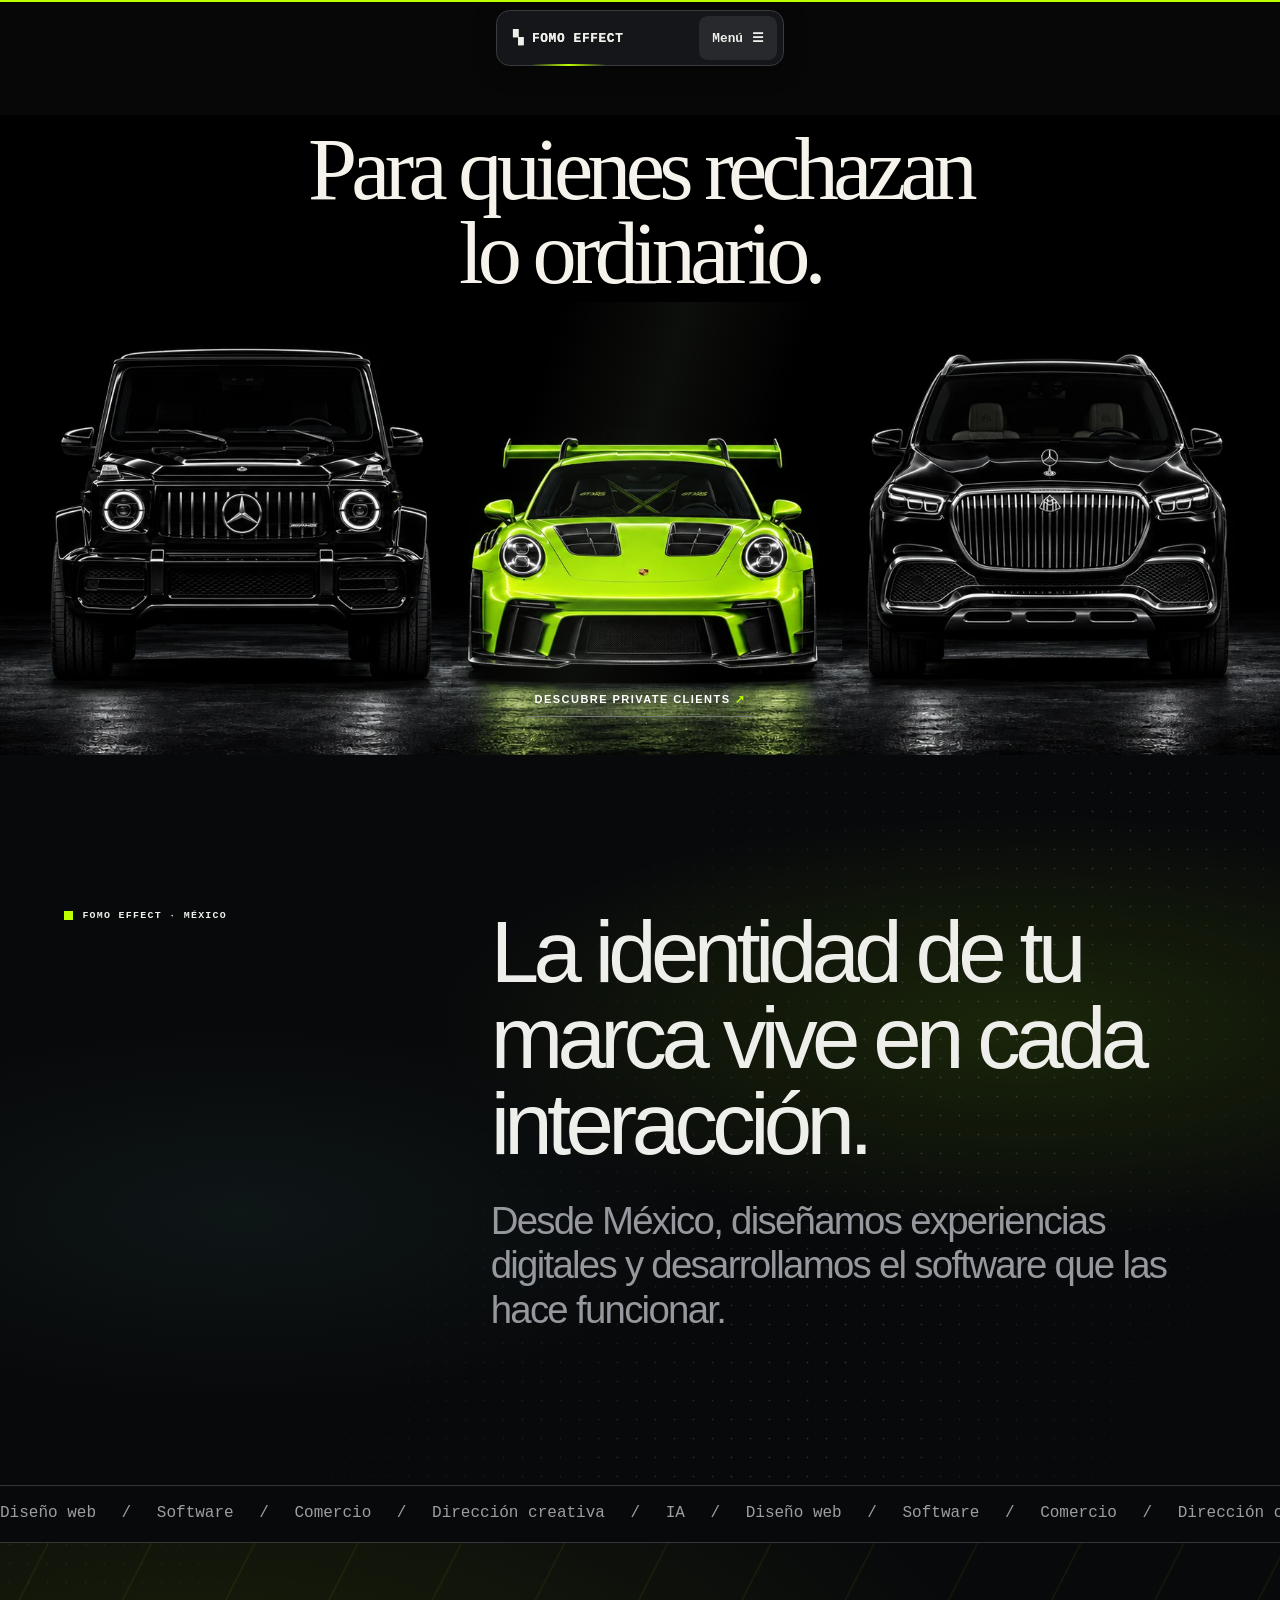
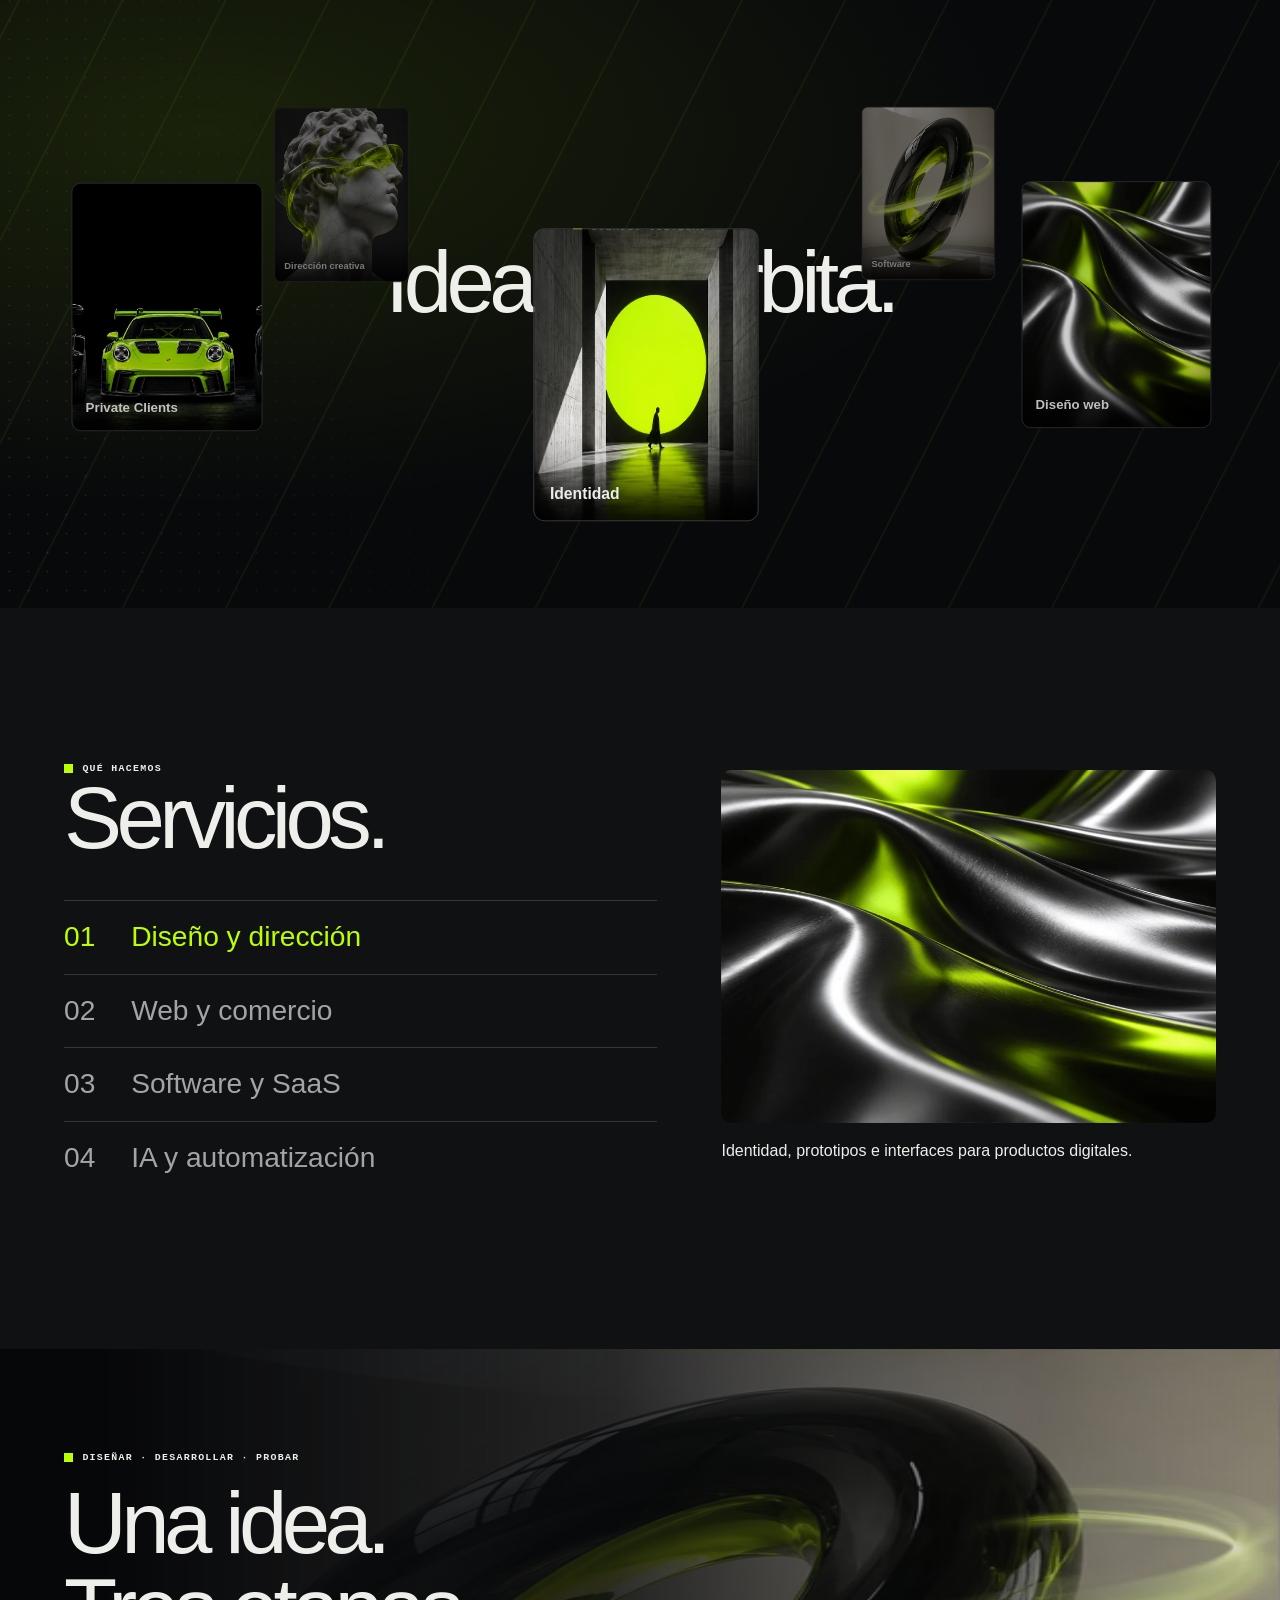
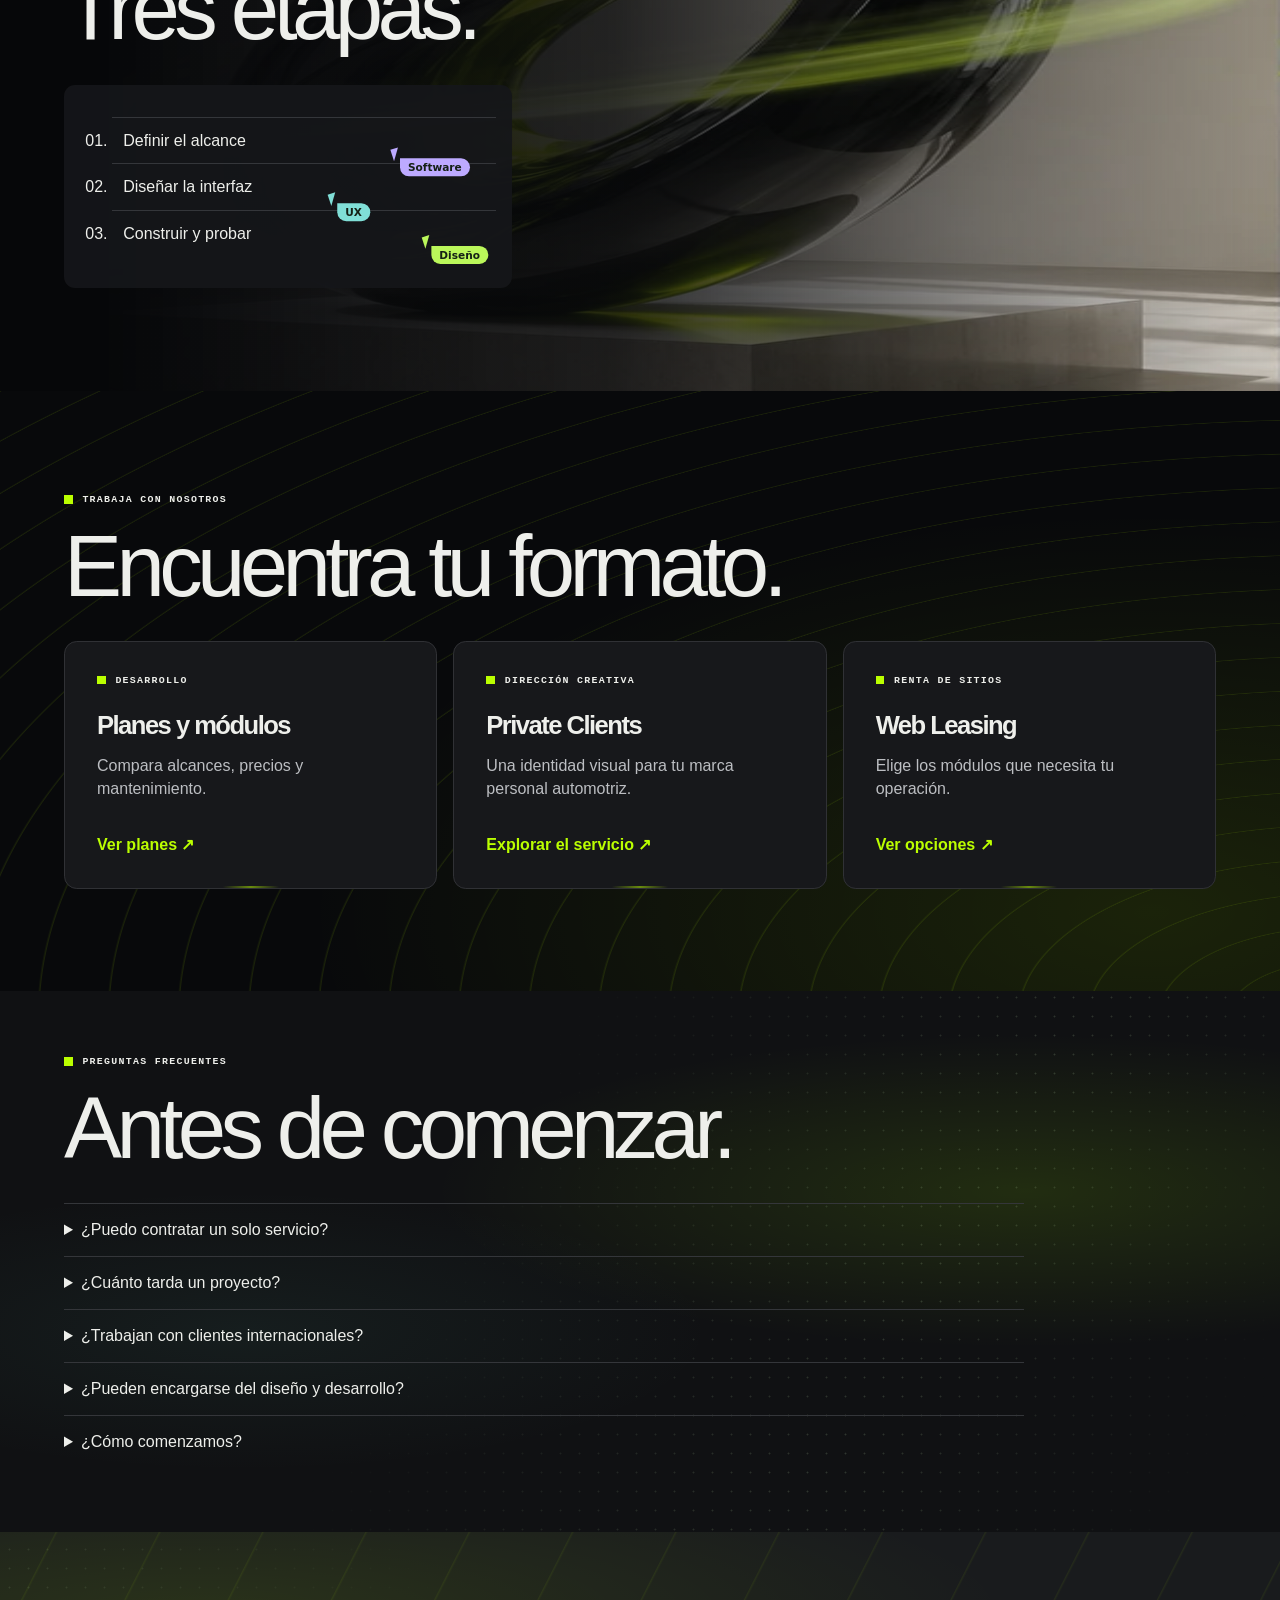
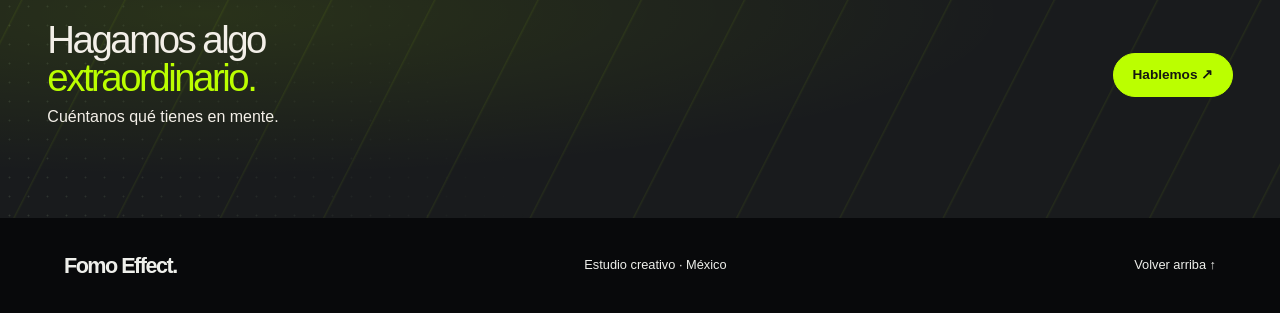
==== commit 0da7a78f: "uxverse" ====
--- a/index.html
+++ b/index.html
@@ -1,5 +1,5 @@
 <!doctype html>
-<html data-motion="full" lang="es-MX"><head><meta charset="utf-8"><meta name="viewport" content="width=device-width,initial-scale=1"><meta name="theme-color" content="#080908"><meta name="description" content="FOMO EFFECT, estudio creativo en México. Diseño, software y dirección creativa automotriz."><title>FOMO EFFECT — Estudio creativo</title><link rel="preload" as="image" href="assets/motor.webp"><link rel="stylesheet" href="assets/studio.css?v=9fe4bf9ce6"><script defer src="assets/swarm.js?v=b36c463b6d"></script><link rel="stylesheet" href="assets/strata.css?v=c3122b7e5d"><script defer src="assets/strata.js?v=30aa98bdf7"></script><link rel="stylesheet" href="assets/navigation.css?v=0386a27cc7"><script defer src="assets/interior.js?v=765bd95e82"></script><link rel="stylesheet" href="assets/scroll-motion.css?v=012447ab73"><script defer src="assets/scroll-motion.js?v=6505c759d2"></script><link rel="stylesheet" href="assets/garage-intro.css?v=94445f276e"><script defer src="assets/garage-intro.js?v=a94a73e91e"></script></head>
+<html data-motion="full" lang="es-MX"><head><meta charset="utf-8"><meta name="viewport" content="width=device-width,initial-scale=1"><meta name="theme-color" content="#080908"><meta name="description" content="FOMO EFFECT, estudio creativo en México. Diseño, software y dirección creativa automotriz."><title>FOMO EFFECT — Estudio creativo</title><link rel="preload" as="image" href="assets/motor.webp"><link rel="stylesheet" href="assets/studio.css?v=9fe4bf9ce6"><script defer src="assets/swarm.js?v=b36c463b6d"></script><link rel="stylesheet" href="assets/strata.css?v=c3122b7e5d"><script defer src="assets/strata.js?v=30aa98bdf7"></script><link rel="stylesheet" href="assets/navigation.css?v=a0c0f29eb2"><script defer src="assets/interior.js?v=765bd95e82"></script><link rel="stylesheet" href="assets/scroll-motion.css?v=012447ab73"><script defer src="assets/scroll-motion.js?v=6505c759d2"></script><link rel="stylesheet" href="assets/garage-intro.css?v=94445f276e"><script defer src="assets/garage-intro.js?v=a94a73e91e"></script></head>
 <body><a class="skip" href="#studio">Saltar al estudio</a>
 <div class="site-nav"><a class="site-brand" aria-label="FOMO EFFECT, inicio" href="index.html">▚ FOMO EFFECT</a><details><summary>Menú <span aria-hidden="true">☰</span></summary><nav aria-label="Navegación principal"><div><b>Estudio</b><a href="index.html" aria-current="page">Inicio</a><a href="index.html#services">Servicios</a><a href="planes/index.html">Planes</a><a href="index.html#contact">Contacto</a></div><div><b>Private Clients</b><a href="private-clients/index.html">Private Clients</a><a href="private-clients/servicios/index.html">Guía de servicios</a></div><div><b>Web Leasing</b><a href="web-leasing/index.html">Web Leasing</a><a href="web-leasing/mods/index.html">Fomo Mods</a><a href="web-leasing/cloud/index.html">Fomo Cloud</a><a href="web-leasing/adquirir-mi-sitio/index.html">Adquirir mi sitio</a><a href="web-leasing/condiciones/index.html">Condiciones</a><a href="web-leasing/solicitud/index.html">Solicitudes</a></div></nav></details></div><header class="garage" id="hero">
 <div class="garage-panels" aria-hidden="true"><i></i><i></i><i></i></div>
--- a/assets/navigation.css
+++ b/assets/navigation.css
@@ -40,3 +40,30 @@
 
 :root[data-motion="soft"] .text-arrival { animation:soft-ink .85s ease-out both; }
 @keyframes soft-ink { from { opacity:.52; } to { opacity:1; } }
+/* Uiverse-inspired control treatments, drawn with CSS in the studio palette. */
+:is(.button,.private-button,.fomo-cta) {
+  position:relative; overflow:hidden; isolation:isolate;
+}
+:is(.button,.private-button,.fomo-cta)::after {
+  content:""; position:absolute; inset:-35% auto -35% -52%; width:34%;
+  background:linear-gradient(90deg,transparent,#ffffff70,transparent);
+  transform:skewX(-18deg); pointer-events:none;
+}
+:is(.button,.private-button,.fomo-cta):is(:hover,:focus-visible,:active)::after {
+  animation:button-polish .55s ease-out;
+}
+@keyframes button-polish { to { transform:translateX(490%) skewX(-18deg); } }
+#private-clients .private-form label:has(input[type="checkbox"]) {
+  border:1px solid #454744; border-radius:.65rem; padding:.5rem .75rem;
+  min-height:44px; cursor:pointer; transition:background .2s,border-color .2s;
+}
+#private-clients .private-form label:has(input:checked) { border-color:#bbff00; background:#242d13; }
+#private-clients .private-form input[type="checkbox"] { accent-color:#bbff00; }
+#private-clients .private-form label:has(input[type="checkbox"]:focus-visible) { outline:2px solid #bbff00; outline-offset:2px; }
+.offers>div>a { position:relative; }
+.offers>div>a::after {
+  content:""; position:absolute; inset:auto 8% 0; height:2px;
+  background:linear-gradient(90deg,transparent,#bbff00,transparent);
+  transform:scaleX(.18); opacity:.5; transition:transform .32s,opacity .32s;
+}
+.offers>div>a:is(:hover,:focus-visible,:active)::after { transform:scaleX(1); opacity:1; }
